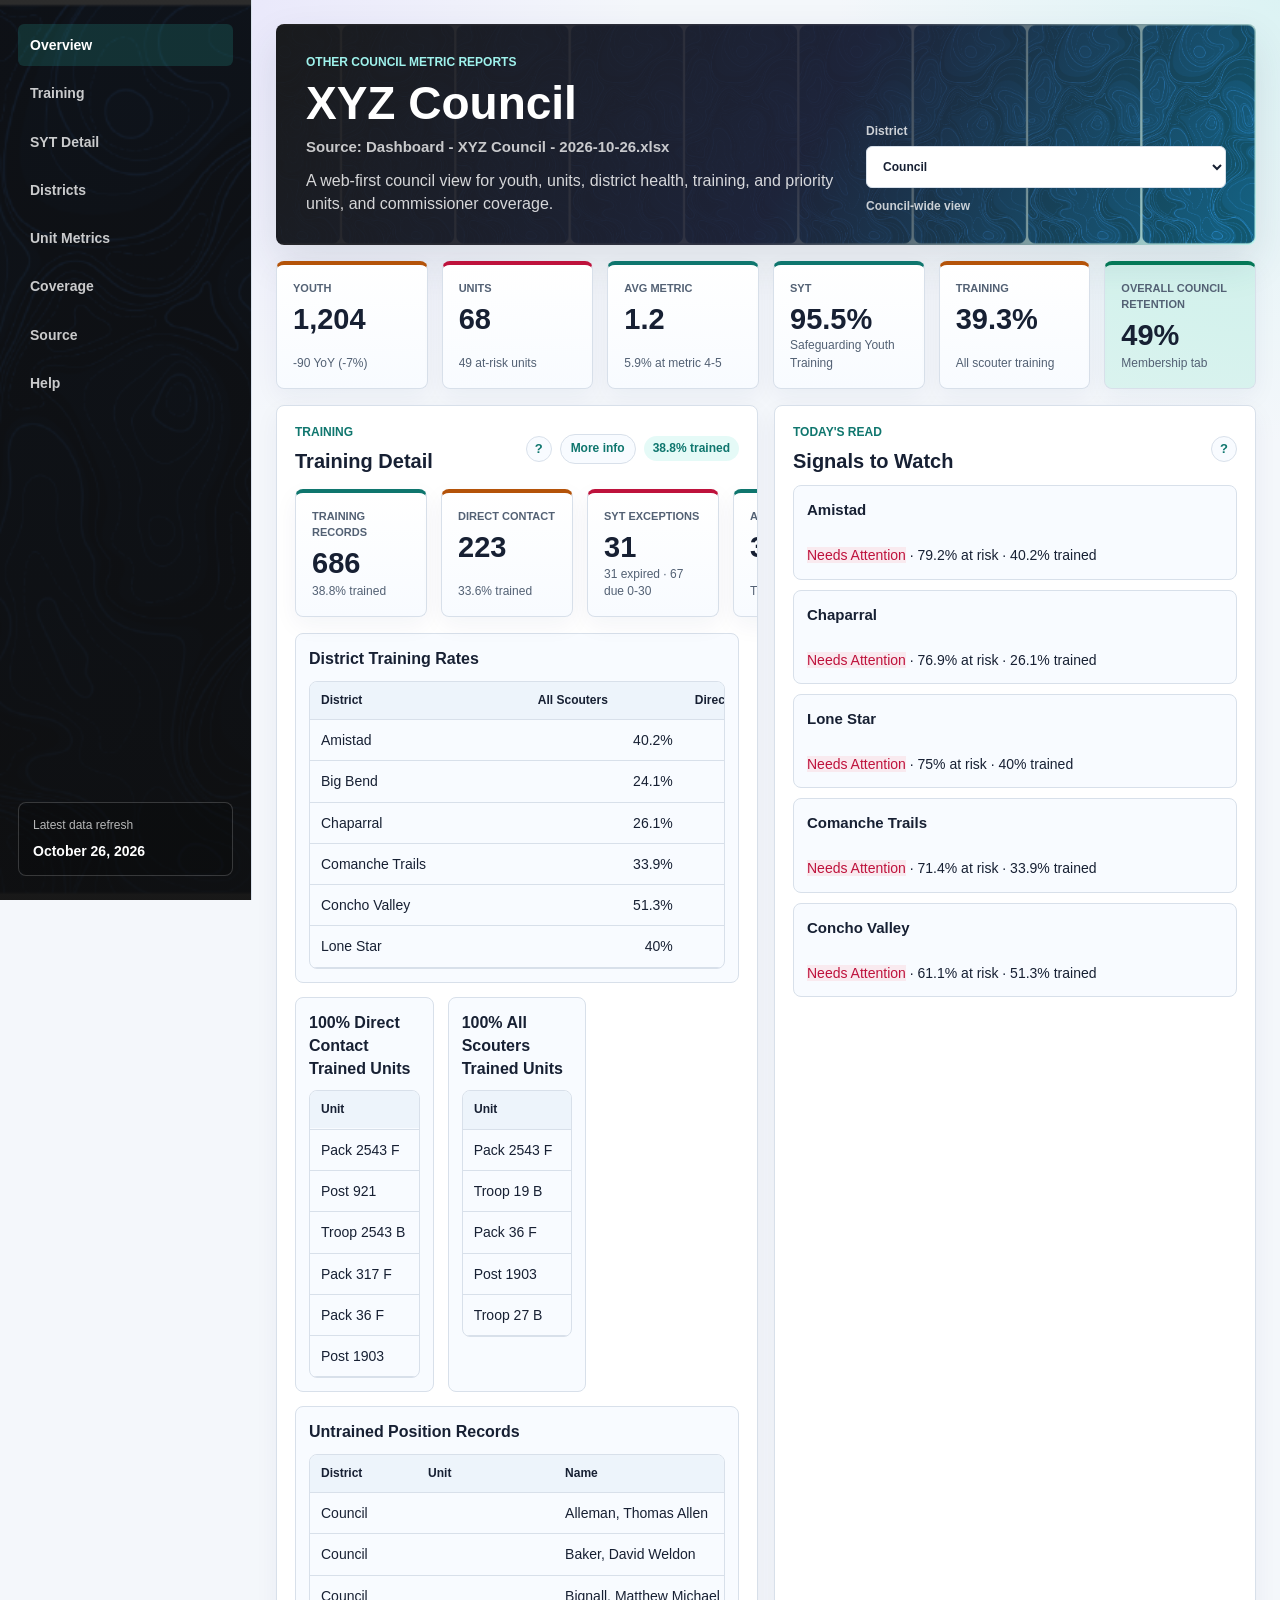
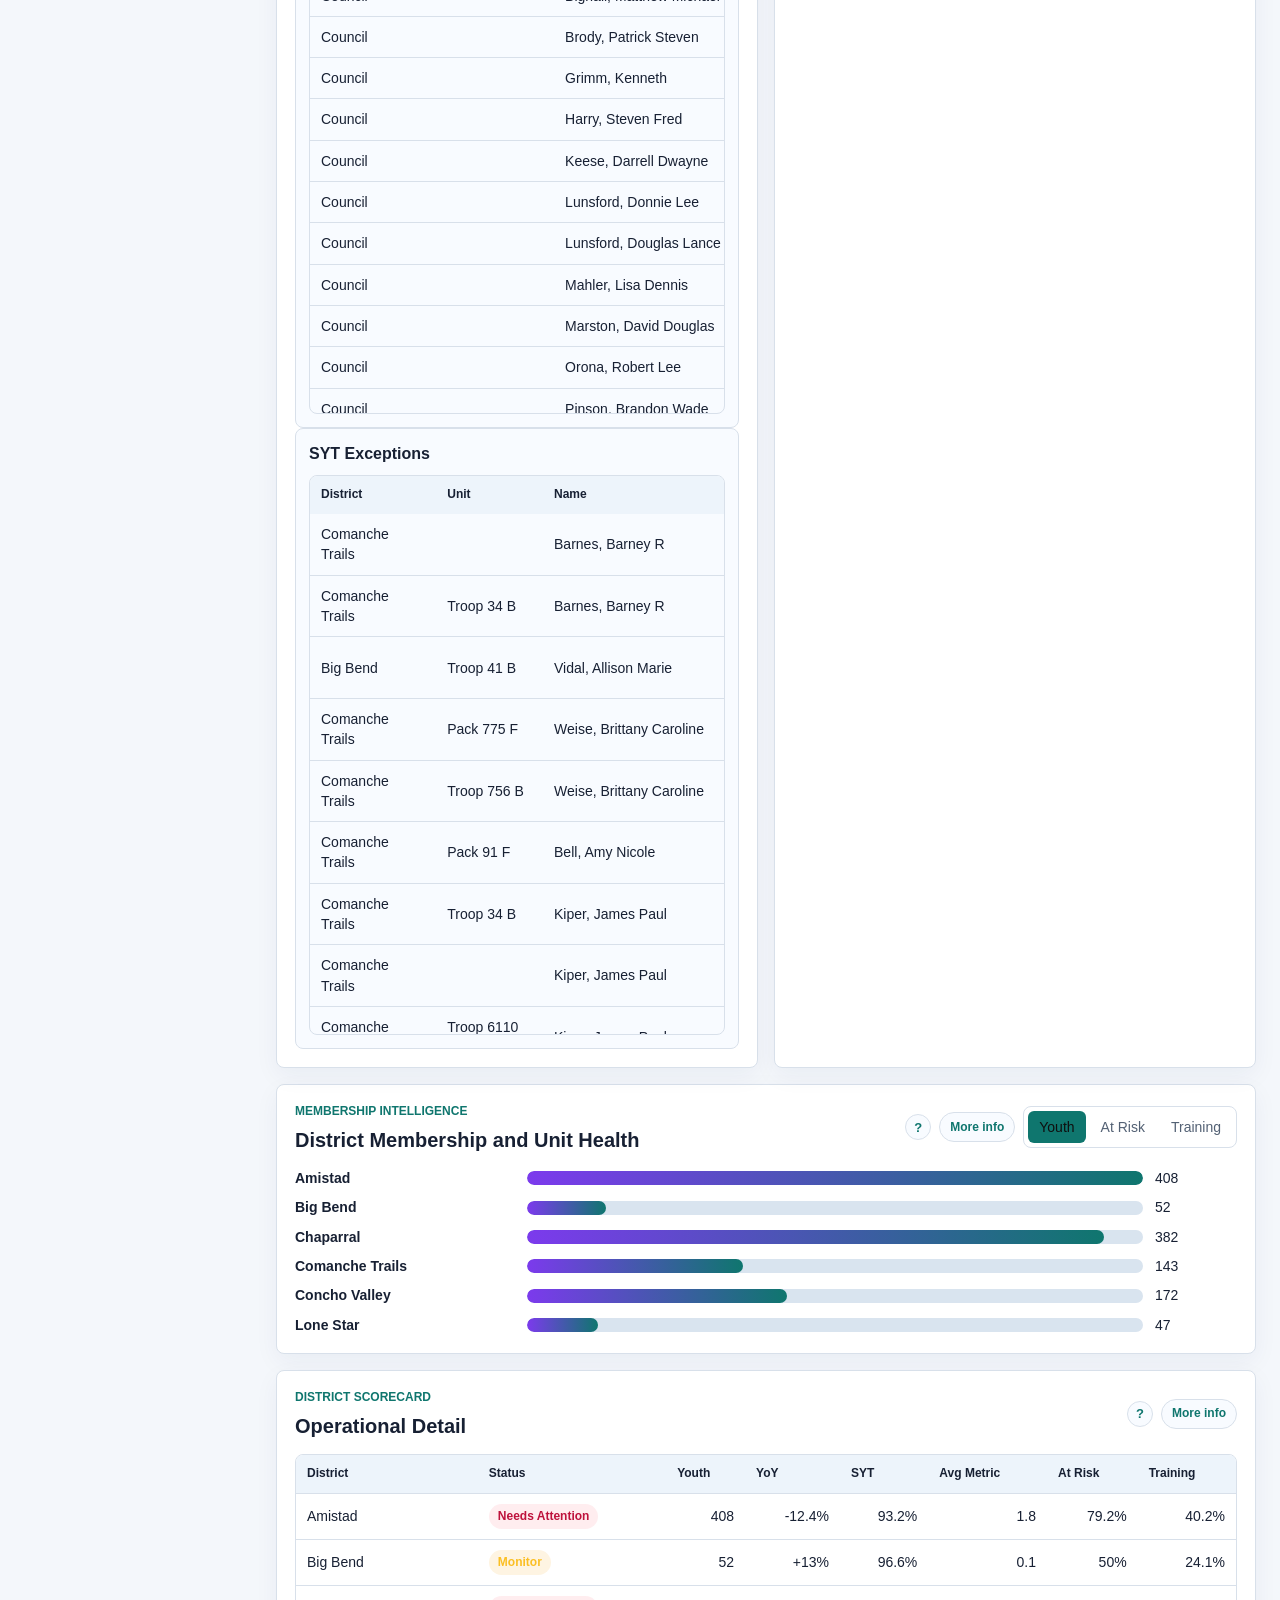
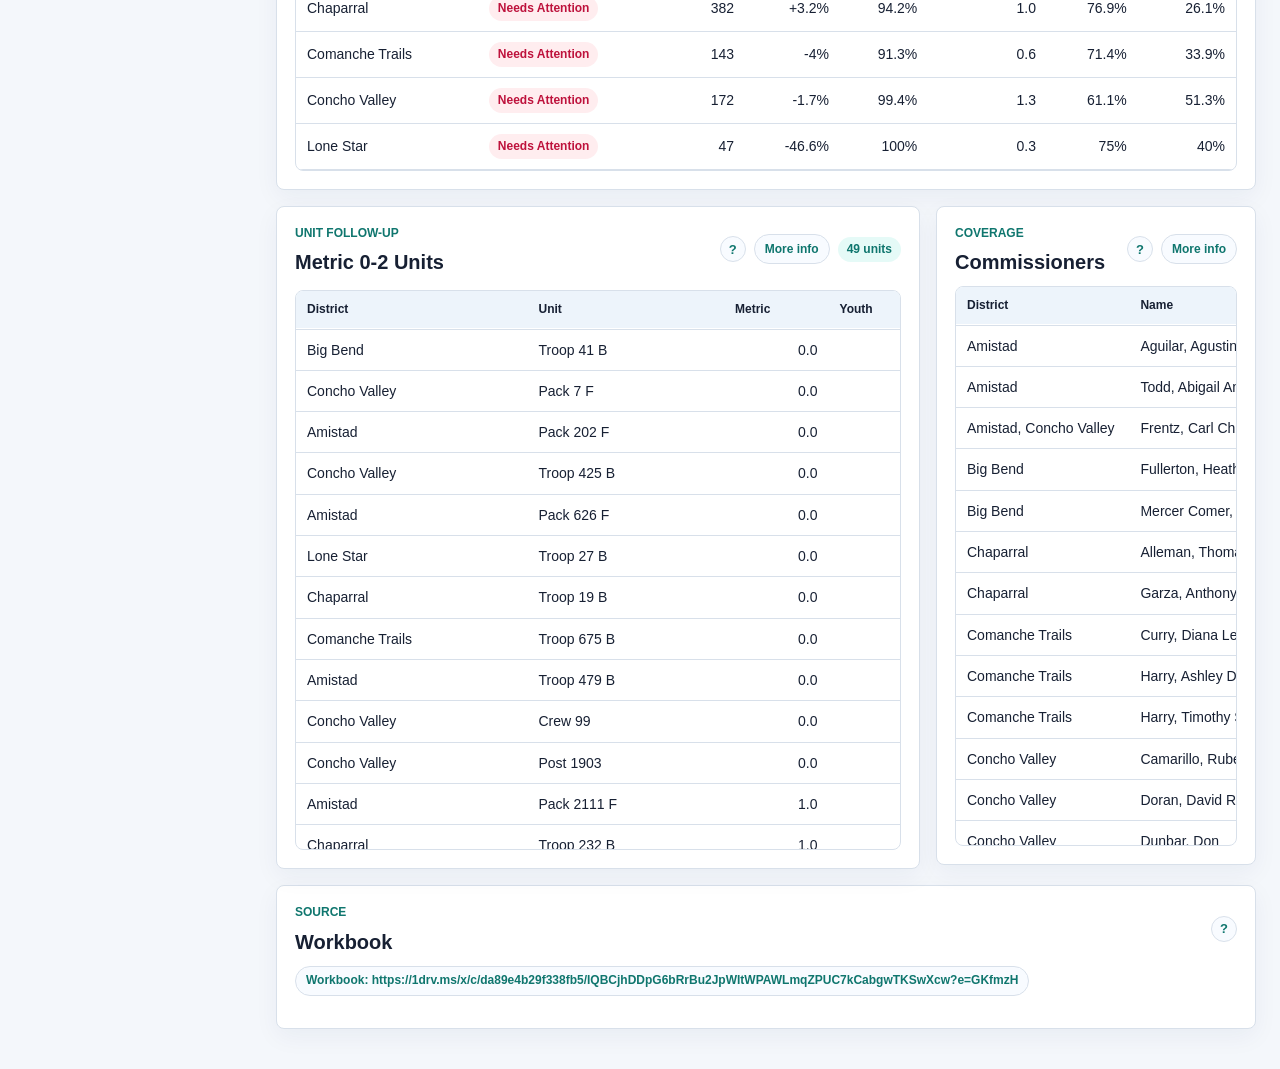
==== index.html @ b9febe0d "Publish XYZ Council dashboard snapshot" ====
<!doctype html>
<html lang="en">
<head>
  <meta charset="utf-8">
  <meta name="viewport" content="width=device-width, initial-scale=1">
  <title>XYZ Council Dashboard</title>
  <link rel="stylesheet" href="assets/dashboard-20260824-iols-ready-v1.css">
</head>
<body>
  <div class="app-shell">
    <aside class="sidebar" aria-label="Council dashboard navigation">
      <nav>
        <a href="#overview" class="active" aria-current="page">Overview</a>
        <a href="#training">Training</a>
        <a href="syt.html">SYT Detail</a>
        <a href="#districts">Districts</a>
        <a href="unit-metrics.html">Unit Metrics</a>
        <a href="#commissioners">Coverage</a>
        <a href="#source">Source</a>
        <a href="help.html">Help</a>
      </nav>
      <div class="sidebar-note">
        <span>Latest data refresh</span>
        <strong>October 26, 2026</strong>
      </div>
    </aside>
    <main>
      <header class="hero" id="overview">
        <div>
          <p class="eyebrow">Other Council Metric Reports</p>
          <h1>XYZ Council <span class="title-data-date">Source: Dashboard - XYZ Council - 2026-10-26.xlsx</span></h1>
          <p class="lede">A web-first council view for youth, units, district health, training, and priority units, and commissioner coverage.</p>
        </div>
        <div class="hero-actions masthead-filters" aria-label="Dashboard filters">
          <label class="control"><span>District</span><select id="mastheadDistrictSelect"></select></label>
          <p class="filter-note" id="mastheadFilterNote">Council-wide view</p>
        </div>
      </header>

      <section class="kpi-grid" id="kpis" aria-label="Council metrics"></section>

      <section class="focus-grid">
        <section class="panel focus-panel" id="training" aria-labelledby="trainingTitle">
          <div class="panel-head compact">
            <div><p class="section-kicker">Training</p><h2 id="trainingTitle">Training Detail</h2></div>
            <div class="panel-actions"><span class="help-tip" tabindex="0" aria-label="Summarizes the workbook Training, Training Dive, and SYT tabs. It shows leader training completion, direct-contact readiness, and selected follow-up lists from the latest council workbook."><span aria-hidden="true">?</span><span class="help-bubble">Summarizes the workbook Training, Training Dive, and SYT tabs. It shows leader training completion, direct-contact readiness, and selected follow-up lists from the latest council workbook.</span></span><a class="detail-link" href="training.html">More info</a><span class="count-pill" id="trainingStatus"></span></div>
          </div>
          <div id="trainingContent"></div>
        </section>
        <section class="panel focus-panel" aria-labelledby="signalsTitle">
          <div class="panel-head compact">
            <div><p class="section-kicker">Today&apos;s read</p><h2 id="signalsTitle">Signals to Watch</h2></div>
            <div class="panel-actions"><span class="help-tip" tabindex="0" aria-label="Highlights districts with the highest operational risk signals, primarily at-risk unit rate, training rate, and membership movement calculated from the workbook tabs."><span aria-hidden="true">?</span><span class="help-bubble">Highlights districts with the highest operational risk signals, primarily at-risk unit rate, training rate, and membership movement calculated from the workbook tabs.</span></span></div>
          </div>
          <div id="signals" class="signal-list"></div>
        </section>
      </section>

      <section class="panel">
          <div class="panel-head">
            <div><p class="section-kicker">Membership intelligence</p><h2>District Membership and Unit Health</h2></div>
            <div class="panel-actions">
              <span class="help-tip" tabindex="0" aria-label="Uses the Membership tab for youth, units, YoY, SYT, and PIN, then blends in Unit Metric Compare, Unit Metrics, Glance, and Training Dive fields to show district health."><span aria-hidden="true">?</span><span class="help-bubble">Uses the Membership tab for youth, units, YoY, SYT, and PIN, then blends in Unit Metric Compare, Unit Metrics, Glance, and Training Dive fields to show district health.</span></span>
              <a class="detail-link" href="membership.html">More info</a>
              <div class="segmented" id="districtChartMetric" role="group" aria-label="Chart metric">
                <button class="active" type="button" data-metric="members" aria-pressed="true">Youth</button>
                <button type="button" data-metric="at_risk_rate" aria-pressed="false">At Risk</button>
                <button type="button" data-metric="training_pct" aria-pressed="false">Training</button>
              </div>
            </div>
          </div>
          <div class="chart-list" id="districtChart"></div>
      </section>

      <section class="panel table-panel" id="districts">
          <div class="panel-head">
            <div><p class="section-kicker">District scorecard</p><h2>Operational Detail</h2></div>
            <div class="panel-actions"><span class="help-tip" tabindex="0" aria-label="District rows are keyed from the Membership tab and enriched with unit metric, training, and contact fields. Status is derived from YoY, SYT, training, and at-risk unit thresholds."><span aria-hidden="true">?</span><span class="help-bubble">District rows are keyed from the Membership tab and enriched with unit metric, training, and contact fields. Status is derived from YoY, SYT, training, and at-risk unit thresholds.</span></span><a class="detail-link" href="membership.html">More info</a></div>
          </div>
        <div class="table-wrap"><table><thead><tr><th>District</th><th>Status</th><th>Youth</th><th>YoY</th><th>SYT</th><th>Avg Metric</th><th>At Risk</th><th>Training</th></tr></thead><tbody id="districtRows"></tbody></table></div>
      </section>

      <section class="dashboard-grid">
        <section class="panel table-panel wide" id="priority">
          <div class="panel-head">
            <div><p class="section-kicker">Unit follow-up</p><h2>Metric 0-2 Units</h2></div>
            <div class="panel-actions"><span class="help-tip" tabindex="0" aria-label="Lists units from the Unit Metrics tab with a Unit Metric score of 0, 1, or 2. These are treated as priority follow-up units because they carry the weakest health scores."><span aria-hidden="true">?</span><span class="help-bubble">Lists units from the Unit Metrics tab with a Unit Metric score of 0, 1, or 2. These are treated as priority follow-up units because they carry the weakest health scores.</span></span><a class="detail-link" href="unit-metrics.html">More info</a><span class="count-pill" id="priorityCount"></span></div>
          </div>
          <div class="table-wrap"><table><thead><tr><th>District</th><th>Unit</th><th>Metric</th><th>Youth</th><th>UL/CC</th><th>Small</th><th>YoY</th></tr></thead><tbody id="priorityRows"></tbody></table></div>
        </section>
        
        <section class="panel table-panel" id="commissioners">
          <div class="panel-head compact"><div><p class="section-kicker">Coverage</p><h2>Commissioners</h2></div><div class="panel-actions"><span class="help-tip" tabindex="0" aria-label="Shows commissioner coverage from the Commissioners tab when present, or from the Assigned tab by grouping assigned units by commissioner when no commissioner roster is available."><span aria-hidden="true">?</span><span class="help-bubble">Shows commissioner coverage from the Commissioners tab when present, or from the Assigned tab by grouping assigned units by commissioner when no commissioner roster is available.</span></span><a class="detail-link" href="commissioners.html">More info</a></div></div>
          <div class="table-wrap"><table><thead><tr><th>District</th><th>Name</th><th>Position</th><th>Trained</th><th>Assigned Units</th></tr></thead><tbody id="commissionerRows"></tbody></table></div>
        </section>
      </section>
      <section class="panel source" id="source">
        <div class="panel-head compact"><div><p class="section-kicker">Source</p><h2>Workbook</h2></div><div class="panel-actions"><span class="help-tip" tabindex="0" aria-label="This comes from the OneDrive Dashboard URL in the control workbook and includes an optional Unit Detail OneDrive link when provided. Rebuilds use the newest downloaded .xlsx file in the council folder."><span aria-hidden="true">?</span><span class="help-bubble">This comes from the OneDrive Dashboard URL in the control workbook and includes an optional Unit Detail OneDrive link when provided. Rebuilds use the newest downloaded .xlsx file in the council folder.</span></span></div></div>
        <p><a class="detail-link" href="https://1drv.ms/x/c/da89e4b29f338fb5/IQBCjhDDpG6bRrBu2JpWItWPAWLmqZPUC7kCabgwTKSwXcw?e=GKfmzH" target="_blank" rel="noopener noreferrer">Workbook: https://1drv.ms/x/c/da89e4b29f338fb5/IQBCjhDDpG6bRrBu2JpWItWPAWLmqZPUC7kCabgwTKSwXcw?e=GKfmzH</a></p>
      </section>
    </main>
  </div>
  <script>window.COUNCIL_DATA = {"name":"XYZ Council","slug":"xyz-council","folder":"/Users/petersargent/Library/CloudStorage/GoogleDrive-peter@imetpetersargent.com/Shared drives/Other Council Metric Reports/XYZ Council","source":"/Users/petersargent/Library/CloudStorage/GoogleDrive-peter@imetpetersargent.com/Shared drives/Other Council Metric Reports/XYZ Council/Dashboard - XYZ Council - 2026-10-26.xlsx","source_name":"Dashboard - XYZ Council - 2026-10-26.xlsx","source_mtime":"2026-10-26T09:48:50","source_url":"https://1drv.ms/x/c/da89e4b29f338fb5/IQBCjhDDpG6bRrBu2JpWItWPAWLmqZPUC7kCabgwTKSwXcw?e=GKfmzH","unit_detail_source_url":null,"council":{"units":68.0,"members":1204.0,"last_year_members":1294.0,"yoy_delta":-90.0,"at_risk_units":49,"healthy_units":4,"commissioners":24,"unit_commissioners_only":13,"duplicate_commissioner_registrations":2,"syt_pct":0.9548762736535662,"pin_pct":null,"yoy_pct":-0.0695517774343122,"at_risk_rate":0.7205882352941176,"healthy_rate":0.058823529411764705,"avg_metric":1.2365196078431373,"retention_rate":0.4895588235294117,"training_pct":0.39343538374023507,"status_counts":{"Needs Attention":5,"Monitor":1}},"districts":[{"district":"Amistad","district_label":"Amistad 02","units":24.0,"members":408.0,"last_year_members":466.0,"yoy_delta":-58.0,"yoy_pct":-0.12446351931330472,"year_end_2025":436.0,"year_end_delta":-28.0,"year_end_pct":-0.06422018348623854,"syt_pct":0.9316770186335404,"pin_pct":null,"retention_rate":0.26625,"district_chair":null,"district_commissioner":"Carl Frentz","field_exec":null,"avg_metric":1.75,"metric_0_2_rate":0.19,"metric_3_rate":0.03,"metric_4_5_rate":0.02,"ul_cc_trained_rate":0.16666666666666666,"small_unit_rate":0.4583333333333333,"membership_yoy_growth_rate":0.6666666666666666,"rank_advancement_rate":0.3333333333333333,"outdoor_rate":0.125,"training_pct":0.4024390243902439,"direct_contact_training_pct":0.39705882352941174,"at_risk_units":19,"healthy_units":2,"at_risk_rate":0.7916666666666666,"healthy_rate":0.08333333333333333,"status":"Needs Attention"},{"district":"Big Bend","district_label":"Big Bend 04","units":2.0,"members":52.0,"last_year_members":46.0,"yoy_delta":6.0,"yoy_pct":0.13043478260869565,"year_end_2025":40.0,"year_end_delta":12.0,"year_end_pct":0.3,"syt_pct":0.9655172413793104,"pin_pct":null,"retention_rate":0.78,"district_chair":"James Fry","district_commissioner":null,"field_exec":null,"avg_metric":0.125,"metric_0_2_rate":1.0,"metric_3_rate":1.0,"metric_4_5_rate":0.0,"ul_cc_trained_rate":0.0,"small_unit_rate":0.041666666666666664,"membership_yoy_growth_rate":0.041666666666666664,"rank_advancement_rate":0.041666666666666664,"outdoor_rate":0.0,"training_pct":0.2413793103448276,"direct_contact_training_pct":0.2222222222222222,"at_risk_units":1,"healthy_units":0,"at_risk_rate":0.5,"healthy_rate":0.0,"status":"Monitor"},{"district":"Chaparral","district_label":"Chaparral 06","units":13.0,"members":382.0,"last_year_members":370.0,"yoy_delta":12.0,"yoy_pct":0.032432432432432434,"year_end_2025":353.0,"year_end_delta":29.0,"year_end_pct":0.0821529745042493,"syt_pct":0.9421487603305785,"pin_pct":null,"retention_rate":0.6153846153846154,"district_chair":null,"district_commissioner":"Thomas Alleman","field_exec":null,"avg_metric":0.9583333333333334,"metric_0_2_rate":0.1,"metric_3_rate":0.03,"metric_4_5_rate":0.0,"ul_cc_trained_rate":0.08333333333333333,"small_unit_rate":0.4166666666666667,"membership_yoy_growth_rate":0.3333333333333333,"rank_advancement_rate":0.125,"outdoor_rate":0.0,"training_pct":0.26119402985074625,"direct_contact_training_pct":0.18604651162790697,"at_risk_units":10,"healthy_units":0,"at_risk_rate":0.7692307692307693,"healthy_rate":0.0,"status":"Needs Attention"},{"district":"Comanche Trails","district_label":"Comanche Trails 02","units":7.0,"members":143.0,"last_year_members":149.0,"yoy_delta":-6.0,"yoy_pct":-0.040268456375838924,"year_end_2025":122.0,"year_end_delta":21.0,"year_end_pct":0.1721311475409836,"syt_pct":0.912621359223301,"pin_pct":null,"retention_rate":0.5157142857142857,"district_chair":null,"district_commissioner":"Ashley Harry","field_exec":null,"avg_metric":0.625,"metric_0_2_rate":0.05,"metric_3_rate":1.0,"metric_4_5_rate":1.0,"ul_cc_trained_rate":0.08333333333333333,"small_unit_rate":0.16666666666666666,"membership_yoy_growth_rate":0.16666666666666666,"rank_advancement_rate":0.20833333333333334,"outdoor_rate":0.0,"training_pct":0.3394495412844037,"direct_contact_training_pct":0.2413793103448276,"at_risk_units":5,"healthy_units":1,"at_risk_rate":0.7142857142857143,"healthy_rate":0.14285714285714285,"status":"Needs Attention"},{"district":"Concho Valley","district_label":"Concho Valley 03","units":18.0,"members":172.0,"last_year_members":175.0,"yoy_delta":-3.0,"yoy_pct":-0.017142857142857144,"year_end_2025":188.0,"year_end_delta":-16.0,"year_end_pct":-0.0851063829787234,"syt_pct":0.9936708860759493,"pin_pct":null,"retention_rate":0.6572222222222223,"district_chair":"Samantha Lindsey","district_commissioner":null,"field_exec":null,"avg_metric":1.3333333333333333,"metric_0_2_rate":0.11,"metric_3_rate":0.06,"metric_4_5_rate":1.0,"ul_cc_trained_rate":0.2916666666666667,"small_unit_rate":0.20833333333333334,"membership_yoy_growth_rate":0.375,"rank_advancement_rate":0.3333333333333333,"outdoor_rate":0.125,"training_pct":0.5133689839572193,"direct_contact_training_pct":0.46551724137931033,"at_risk_units":11,"healthy_units":1,"at_risk_rate":0.6111111111111112,"healthy_rate":0.05555555555555555,"status":"Needs Attention"},{"district":"Lone Star","district_label":"Lone Star 05","units":4.0,"members":47.0,"last_year_members":88.0,"yoy_delta":-41.0,"yoy_pct":-0.4659090909090909,"year_end_2025":78.0,"year_end_delta":-31.0,"year_end_pct":-0.3974358974358974,"syt_pct":1.0,"pin_pct":null,"retention_rate":0.475,"district_chair":null,"district_commissioner":"Anthony Miranda","field_exec":null,"avg_metric":0.25,"metric_0_2_rate":0.03,"metric_3_rate":1.0,"metric_4_5_rate":0.0,"ul_cc_trained_rate":0.041666666666666664,"small_unit_rate":0.08333333333333333,"membership_yoy_growth_rate":0.0,"rank_advancement_rate":0.125,"outdoor_rate":0.0,"training_pct":0.4,"direct_contact_training_pct":0.25,"at_risk_units":3,"healthy_units":0,"at_risk_rate":0.75,"healthy_rate":0.0,"status":"Needs Attention"}],"training":{"available":true,"dive":{"available":true,"council":{"district":"XYZ Council","district_label":"XYZ Council","all_scouters_pct":0.3877551020408163,"direct_contact_pct":0.336322869955157,"all_scouters_count":null,"direct_contact_count":null},"districts":[{"district":"Amistad","district_label":"Amistad 02","all_scouters_pct":0.4024390243902439,"direct_contact_pct":0.39705882352941174,"all_scouters_count":164,"direct_contact_count":68},{"district":"Big Bend","district_label":"Big Bend 04","all_scouters_pct":0.2413793103448276,"direct_contact_pct":0.2222222222222222,"all_scouters_count":29,"direct_contact_count":9},{"district":"Chaparral","district_label":"Chaparral 06","all_scouters_pct":0.26119402985074625,"direct_contact_pct":0.18604651162790697,"all_scouters_count":134,"direct_contact_count":43},{"district":"Comanche Trails","district_label":"Comanche Trails 02","all_scouters_pct":0.3394495412844037,"direct_contact_pct":0.2413793103448276,"all_scouters_count":109,"direct_contact_count":29},{"district":"Concho Valley","district_label":"Concho Valley 03","all_scouters_pct":0.5133689839572193,"direct_contact_pct":0.46551724137931033,"all_scouters_count":187,"direct_contact_count":58},{"district":"Lone Star","district_label":"Lone Star 05","all_scouters_pct":0.4,"direct_contact_pct":0.25,"all_scouters_count":35,"direct_contact_count":16}],"cant_camp_available":false,"direct_contact_honor_roll":[{"district":"Amistad","unit":"Pack 2543 F"},{"district":"Amistad","unit":"Post 921"},{"district":"Amistad","unit":"Troop 2543 B"},{"district":"Chaparral","unit":"Pack 317 F"},{"district":"Concho Valley","unit":"Pack 36 F"},{"district":"Concho Valley","unit":"Post 1903"}],"all_scouters_honor_roll":[{"district":"Amistad","unit":"Pack 2543 F"},{"district":"Chaparral","unit":"Troop 19 B"},{"district":"Concho Valley","unit":"Pack 36 F"},{"district":"Concho Valley","unit":"Post 1903"},{"district":"Lone Star","unit":"Troop 27 B"}],"no_baloo_packs":[],"cant_camp_troops":[]},"people":{"available":true,"total":686,"trained":266,"trained_pct":0.3877551020408163,"direct_contact":223,"direct_contact_trained":75,"direct_contact_trained_pct":0.336322869955157,"districts":[{"district":"Big Bend","total":29,"trained":7,"trained_pct":0.2413793103448276,"direct_contact":9,"direct_contact_trained":2,"direct_contact_trained_pct":0.2222222222222222},{"district":"Chaparral","total":134,"trained":35,"trained_pct":0.26119402985074625,"direct_contact":43,"direct_contact_trained":8,"direct_contact_trained_pct":0.18604651162790697},{"district":"Comanche Trails","total":109,"trained":37,"trained_pct":0.3394495412844037,"direct_contact":29,"direct_contact_trained":7,"direct_contact_trained_pct":0.2413793103448276},{"district":"Council","total":28,"trained":11,"trained_pct":0.39285714285714285,"direct_contact":0,"direct_contact_trained":0,"direct_contact_trained_pct":null},{"district":"Lone Star","total":35,"trained":14,"trained_pct":0.4,"direct_contact":16,"direct_contact_trained":4,"direct_contact_trained_pct":0.25},{"district":"Amistad","total":164,"trained":66,"trained_pct":0.4024390243902439,"direct_contact":68,"direct_contact_trained":27,"direct_contact_trained_pct":0.39705882352941174},{"district":"Concho Valley","total":187,"trained":96,"trained_pct":0.5133689839572193,"direct_contact":58,"direct_contact_trained":27,"direct_contact_trained_pct":0.46551724137931033}],"rows":[{"district":"Council","unit":"","unit_type":"","name":"Alleman, Thomas Allen","position":"Council Executive Board Member","trained":false,"direct_contact":false,"mandatory_codes":"","classroom_codes":"H91","online_codes":"SCO_1000, SCO_1002, SCO_16001, SCO_16002, SCO_16003, SCO_16004, SCO_16005, SCO_16006, SCO_16007, SCO_16008, SCO_16009","syt_expires":"2027-02-05T00:00:00","hazardous_weather_expires":null,"baloo_expires":null,"iols_trained":false},{"district":"Council","unit":"","unit_type":"","name":"Baker, David Weldon","position":"Council Vice-President","trained":false,"direct_contact":false,"mandatory_codes":"SCO_1264","classroom_codes":"H109","online_codes":"SCO_1000, SCO_1002, SCO_16001, SCO_16002, SCO_16003, SCO_16004, SCO_16005, SCO_16006, SCO_16007, SCO_16008, SCO_16009, SCO_16010, SCO_16011","syt_expires":"2027-09-19T00:00:00","hazardous_weather_expires":null,"baloo_expires":null,"iols_trained":false},{"district":"Council","unit":"","unit_type":"","name":"Bergmann, Daniel Roy","position":"Council Executive Board Member","trained":true,"direct_contact":false,"mandatory_codes":"","classroom_codes":"","online_codes":"","syt_expires":"2027-08-26T00:00:00","hazardous_weather_expires":null,"baloo_expires":null,"iols_trained":false},{"district":"Council","unit":"","unit_type":"","name":"Bignall, Matthew Michael","position":"Merit Badge Counselor","trained":false,"direct_contact":false,"mandatory_codes":"","classroom_codes":"D76","online_codes":"SCO_486","syt_expires":"2026-12-09T00:00:00","hazardous_weather_expires":null,"baloo_expires":null,"iols_trained":false},{"district":"Council","unit":"","unit_type":"","name":"Bignall, Patricia Neipuni","position":"Merit Badge Counselor","trained":true,"direct_contact":false,"mandatory_codes":"","classroom_codes":"","online_codes":"","syt_expires":"2026-10-16T00:00:00","hazardous_weather_expires":null,"baloo_expires":null,"iols_trained":false},{"district":"Council","unit":"","unit_type":"","name":"Brody, Patrick Steven","position":"Council Executive Board Member","trained":false,"direct_contact":false,"mandatory_codes":"","classroom_codes":"H91","online_codes":"SCO_1000, SCO_1002, SCO_16001, SCO_16002, SCO_16003, SCO_16004, SCO_16005, SCO_16006, SCO_16007, SCO_16008, SCO_16009","syt_expires":"2027-02-15T00:00:00","hazardous_weather_expires":null,"baloo_expires":null,"iols_trained":false},{"district":"Council","unit":"","unit_type":"","name":"Davis, Deborah ","position":"Merit Badge Counselor","trained":true,"direct_contact":false,"mandatory_codes":"","classroom_codes":"","online_codes":"","syt_expires":"2027-06-03T00:00:00","hazardous_weather_expires":null,"baloo_expires":null,"iols_trained":false},{"district":"Council","unit":"","unit_type":"","name":"Davis, Randy Michael","position":"Merit Badge Counselor","trained":true,"direct_contact":false,"mandatory_codes":"","classroom_codes":"","online_codes":"","syt_expires":"2026-12-03T00:00:00","hazardous_weather_expires":null,"baloo_expires":null,"iols_trained":false},{"district":"Council","unit":"","unit_type":"","name":"Franke, Kevin Thomas","position":"Assistant Council Commissioner","trained":true,"direct_contact":false,"mandatory_codes":"","classroom_codes":"","online_codes":"","syt_expires":"2027-03-28T00:00:00","hazardous_weather_expires":null,"baloo_expires":null,"iols_trained":false},{"district":"Council","unit":"","unit_type":"","name":"Franke, Kevin Thomas","position":"Merit Badge Counselor","trained":true,"direct_contact":false,"mandatory_codes":"","classroom_codes":"","online_codes":"","syt_expires":"2027-03-28T00:00:00","hazardous_weather_expires":null,"baloo_expires":null,"iols_trained":false},{"district":"Council","unit":"","unit_type":"","name":"Gillian, John Thomas","position":"Council Commissioner","trained":true,"direct_contact":false,"mandatory_codes":"","classroom_codes":"","online_codes":"","syt_expires":"2026-11-18T00:00:00","hazardous_weather_expires":null,"baloo_expires":null,"iols_trained":false},{"district":"Council","unit":"","unit_type":"","name":"Grimm, Kenneth ","position":"Council Executive Board Member","trained":false,"direct_contact":false,"mandatory_codes":"","classroom_codes":"H91","online_codes":"SCO_1000, SCO_1002, SCO_16001, SCO_16002, SCO_16003, SCO_16004, SCO_16005, SCO_16006, SCO_16007, SCO_16008, SCO_16009","syt_expires":"2026-12-07T00:00:00","hazardous_weather_expires":null,"baloo_expires":null,"iols_trained":false},{"district":"Council","unit":"","unit_type":"","name":"Harry, Steven Fred","position":"Council Executive Board Member","trained":false,"direct_contact":false,"mandatory_codes":"","classroom_codes":"H91","online_codes":"SCO_1000, SCO_1002, SCO_16001, SCO_16002, SCO_16003, SCO_16004, SCO_16005, SCO_16006, SCO_16007, SCO_16008, SCO_16009","syt_expires":"2027-03-29T00:00:00","hazardous_weather_expires":null,"baloo_expires":null,"iols_trained":false},{"district":"Council","unit":"","unit_type":"","name":"Houston, Bill ","position":"Council Commissioner","trained":true,"direct_contact":false,"mandatory_codes":"","classroom_codes":"","online_codes":"","syt_expires":"2026-11-17T00:00:00","hazardous_weather_expires":null,"baloo_expires":null,"iols_trained":false},{"district":"Council","unit":"","unit_type":"","name":"Houston, Bill ","position":"Merit Badge Counselor","trained":true,"direct_contact":false,"mandatory_codes":"","classroom_codes":"","online_codes":"","syt_expires":"2026-11-17T00:00:00","hazardous_weather_expires":null,"baloo_expires":null,"iols_trained":false},{"district":"Council","unit":"","unit_type":"","name":"Keese, Darrell Dwayne","position":"Council Executive Board Member","trained":false,"direct_contact":false,"mandatory_codes":"","classroom_codes":"H91","online_codes":"SCO_1000, SCO_1002, SCO_16001, SCO_16002, SCO_16003, SCO_16004, SCO_16005, SCO_16006, SCO_16007, SCO_16008, SCO_16009","syt_expires":"2027-10-21T00:00:00","hazardous_weather_expires":null,"baloo_expires":null,"iols_trained":false},{"district":"Council","unit":"","unit_type":"","name":"Lunsford, Donnie Lee","position":"Council Executive Board Member","trained":false,"direct_contact":false,"mandatory_codes":"","classroom_codes":"H91","online_codes":"SCO_16001, SCO_16002, SCO_16003, SCO_16004, SCO_16005, SCO_16006, SCO_16007, SCO_16008, SCO_16009","syt_expires":"2026-12-12T00:00:00","hazardous_weather_expires":null,"baloo_expires":null,"iols_trained":false},{"district":"Council","unit":"","unit_type":"","name":"Lunsford, Douglas Lance","position":"Roundtable Commissioner","trained":false,"direct_contact":false,"mandatory_codes":"","classroom_codes":"SCO_782, SCO_783, SCO_784, SCO_785, SCO_786, SCO_787, SCO_904","online_codes":"","syt_expires":"2027-04-07T00:00:00","hazardous_weather_expires":null,"baloo_expires":null,"iols_trained":false},{"district":"Council","unit":"","unit_type":"","name":"Mahler, Lisa Dennis","position":"Council Executive Board Member","trained":false,"direct_contact":false,"mandatory_codes":"","classroom_codes":"H91","online_codes":"SCO_16001, SCO_16002, SCO_16003, SCO_16004, SCO_16005, SCO_16006, SCO_16007, SCO_16008, SCO_16009","syt_expires":"2026-11-28T00:00:00","hazardous_weather_expires":null,"baloo_expires":null,"iols_trained":false},{"district":"Council","unit":"","unit_type":"","name":"Marston, David Douglas","position":"Council Executive Board Member","trained":false,"direct_contact":false,"mandatory_codes":"","classroom_codes":"H91","online_codes":"SCO_1000, SCO_1002, SCO_16001, SCO_16002, SCO_16003, SCO_16004, SCO_16005, SCO_16006, SCO_16007, SCO_16008, SCO_16009","syt_expires":"2027-04-21T00:00:00","hazardous_weather_expires":null,"baloo_expires":null,"iols_trained":false},{"district":"Council","unit":"","unit_type":"","name":"Orona, Robert Lee","position":"Council Executive Board Member","trained":false,"direct_contact":false,"mandatory_codes":"","classroom_codes":"H91","online_codes":"SCO_1000, SCO_1002, SCO_16001, SCO_16002, SCO_16003, SCO_16004, SCO_16005, SCO_16006, SCO_16007, SCO_16008, SCO_16009","syt_expires":"2027-09-24T00:00:00","hazardous_weather_expires":null,"baloo_expires":null,"iols_trained":false},{"district":"Council","unit":"","unit_type":"","name":"Pinson, Brandon Wade","position":"Council Executive Board Member","trained":false,"direct_contact":false,"mandatory_codes":"Y01","classroom_codes":"H91","online_codes":"SCO_1000, SCO_1002, SCO_16001, SCO_16002, SCO_16003, SCO_16004, SCO_16005, SCO_16006, SCO_16007, SCO_16008, SCO_16009","syt_expires":"2026-10-01T00:00:00","hazardous_weather_expires":null,"baloo_expires":null,"iols_trained":false},{"district":"Council","unit":"","unit_type":"","name":"Sloan, Mary Janet","position":"Merit Badge Counselor","trained":false,"direct_contact":false,"mandatory_codes":"","classroom_codes":"D76","online_codes":"SCO_471, SCO_472, SCO_474, SCO_486","syt_expires":"2027-02-11T00:00:00","hazardous_weather_expires":null,"baloo_expires":null,"iols_trained":false},{"district":"Council","unit":"","unit_type":"","name":"Strouhal, Paul Brian","position":"Council Executive Board Member","trained":false,"direct_contact":false,"mandatory_codes":"","classroom_codes":"H91","online_codes":"SCO_1000, SCO_1002, SCO_16001, SCO_16002, SCO_16003, SCO_16004, SCO_16005, SCO_16006, SCO_16007, SCO_16008, SCO_16009","syt_expires":"2027-07-24T00:00:00","hazardous_weather_expires":null,"baloo_expires":null,"iols_trained":false},{"district":"Council","unit":"","unit_type":"","name":"Terrill, Michael Burton","position":"Council President","trained":false,"direct_contact":false,"mandatory_codes":"SCO_1264","classroom_codes":"H109","online_codes":"SCO_1000, SCO_1002, SCO_16001, SCO_16002, SCO_16003, SCO_16004, SCO_16005, SCO_16006, SCO_16007, SCO_16008, SCO_16009, SCO_16010, SCO_16011","syt_expires":"2027-06-19T00:00:00","hazardous_weather_expires":null,"baloo_expires":null,"iols_trained":false},{"district":"Council","unit":"","unit_type":"","name":"Wagoner, Dan ","position":"Council Executive Board Member","trained":false,"direct_contact":false,"mandatory_codes":"","classroom_codes":"H91","online_codes":"SCO_1000, SCO_1002, SCO_16001, SCO_16002, SCO_16003, SCO_16004, SCO_16005, SCO_16006, SCO_16007, SCO_16008, SCO_16009","syt_expires":"2027-10-11T00:00:00","hazardous_weather_expires":null,"baloo_expires":null,"iols_trained":false},{"district":"Council","unit":"","unit_type":"","name":"Ward, Spencer Ryan","position":"Assistant Council Commissioner","trained":true,"direct_contact":false,"mandatory_codes":"","classroom_codes":"","online_codes":"","syt_expires":"2027-05-14T00:00:00","hazardous_weather_expires":null,"baloo_expires":null,"iols_trained":false},{"district":"Council","unit":"","unit_type":"","name":"Woodall, James Matthew","position":"Council Executive Board Member","trained":true,"direct_contact":false,"mandatory_codes":"","classroom_codes":"","online_codes":"","syt_expires":"2027-06-06T00:00:00","hazardous_weather_expires":null,"baloo_expires":null,"iols_trained":false},{"district":"Amistad","unit":"","unit_type":"","name":"Adam, Benjamin Jeffrey","position":"District Member-at-Large","trained":false,"direct_contact":false,"mandatory_codes":"","classroom_codes":"","online_codes":"SCO_1000, SCO_1002, SCO_1004, SCO_1005, SCO_1006, SCO_1007, SCO_11012, SCO_11013, SCO_11016, SCO_11017, SCO_11059, SCO_1109, SCO_11105, SCO_11106, SCO_11107, SCO_11108, SCO_1264, SCO_1502, SCO_1503, SCO_1504, SCO_1505, SCO_1508, SCO_1509, SCO_1510, SCO_607","syt_expires":"2027-06-13T00:00:00","hazardous_weather_expires":null,"baloo_expires":null,"iols_trained":false},{"district":"Amistad","unit":"","unit_type":"","name":"Aguilar, Agustin ","position":"Unit Commissioner","trained":false,"direct_contact":false,"mandatory_codes":"","classroom_codes":"D20","online_codes":"SCO_770, SCO_771, SCO_772, SCO_773, SCO_774, SCO_775, SCO_776, SCO_777, SCO_778, SCO_779, SCO_780, SCO_781","syt_expires":"2027-07-09T00:00:00","hazardous_weather_expires":null,"baloo_expires":null,"iols_trained":false},{"district":"Amistad","unit":"","unit_type":"","name":"Beltran, David Selvino","position":"District Member-at-Large","trained":false,"direct_contact":false,"mandatory_codes":"","classroom_codes":"","online_codes":"SCO_1000, SCO_1002, SCO_1004, SCO_1005, SCO_1006, SCO_1007, SCO_11012, SCO_11013, SCO_11016, SCO_11017, SCO_11059, SCO_1109, SCO_11105, SCO_11106, SCO_11107, SCO_11108, SCO_1264, SCO_1502, SCO_1503, SCO_1504, SCO_1505, SCO_1508, SCO_1509, SCO_1510, SCO_607","syt_expires":"2027-01-20T00:00:00","hazardous_weather_expires":null,"baloo_expires":null,"iols_trained":false},{"district":"Amistad","unit":"","unit_type":"","name":"Blackwell, Karen Dyer","position":"Merit Badge Counselor","trained":true,"direct_contact":false,"mandatory_codes":"","classroom_codes":"","online_codes":"","syt_expires":"2027-10-09T00:00:00","hazardous_weather_expires":null,"baloo_expires":null,"iols_trained":false},{"district":"Amistad","unit":"","unit_type":"","name":"Frentz, Carl Christopher","position":"District Commissioner","trained":true,"direct_contact":false,"mandatory_codes":"","classroom_codes":"","online_codes":"","syt_expires":"2027-05-18T00:00:00","hazardous_weather_expires":null,"baloo_expires":null,"iols_trained":false},{"district":"Amistad","unit":"","unit_type":"","name":"Jones, Vanessa Lynn","position":"Merit Badge Counselor","trained":true,"direct_contact":false,"mandatory_codes":"","classroom_codes":"","online_codes":"","syt_expires":"2027-10-22T00:00:00","hazardous_weather_expires":null,"baloo_expires":null,"iols_trained":false},{"district":"Amistad","unit":"","unit_type":"","name":"McElwain, James Hubert","position":"Merit Badge Counselor","trained":true,"direct_contact":false,"mandatory_codes":"","classroom_codes":"","online_codes":"","syt_expires":"2026-12-09T00:00:00","hazardous_weather_expires":null,"baloo_expires":null,"iols_trained":false},{"district":"Amistad","unit":"","unit_type":"","name":"Meyer, David Ray","position":"Merit Badge Counselor","trained":false,"direct_contact":false,"mandatory_codes":"","classroom_codes":"D76","online_codes":"SCO_471, SCO_472, SCO_474, SCO_486","syt_expires":"2027-06-21T00:00:00","hazardous_weather_expires":null,"baloo_expires":null,"iols_trained":false},{"district":"Amistad","unit":"","unit_type":"","name":"Palmer, Robin Anne","position":"District Committee Member","trained":false,"direct_contact":false,"mandatory_codes":"","classroom_codes":"D61","online_codes":"SCO_1002, SCO_1004, SCO_1005, SCO_1006, SCO_1007, SCO_11012, SCO_11013, SCO_11016, SCO_11017, SCO_11059, SCO_11107, SCO_11108, SCO_1264, SCO_1502, SCO_1503, SCO_1504, SCO_1508, SCO_1509, SCO_1510, SCO_607","syt_expires":"2027-03-15T00:00:00","hazardous_weather_expires":null,"baloo_expires":null,"iols_trained":false},{"district":"Amistad","unit":"","unit_type":"","name":"Shinaberry, John Adam","position":"Merit Badge Counselor","trained":false,"direct_contact":false,"mandatory_codes":"","classroom_codes":"D76","online_codes":"SCO_471, SCO_472, SCO_474, SCO_486","syt_expires":"2027-09-27T00:00:00","hazardous_weather_expires":null,"baloo_expires":null,"iols_trained":false},{"district":"Amistad","unit":"","unit_type":"","name":"Todd, Abigail Anne","position":"Unit Commissioner","trained":false,"direct_contact":false,"mandatory_codes":"","classroom_codes":"D20","online_codes":"SCO_770, SCO_771, SCO_772, SCO_773, SCO_774, SCO_775, SCO_776, SCO_777, SCO_778, SCO_779, SCO_780, SCO_781","syt_expires":"2027-09-02T00:00:00","hazardous_weather_expires":null,"baloo_expires":null,"iols_trained":false},{"district":"Amistad","unit":"Pack 95 F","unit_type":"Pack","name":"Beltran, David Selvino","position":"Committee Member","trained":false,"direct_contact":false,"mandatory_codes":"","classroom_codes":"C60","online_codes":"SCO_459","syt_expires":"2027-01-20T00:00:00","hazardous_weather_expires":null,"baloo_expires":null,"iols_trained":false},{"district":"Amistad","unit":"Pack 95 F","unit_type":"Pack","name":"Guerra, Lorenzo Alejandro","position":"Council Unit Representative","trained":false,"direct_contact":false,"mandatory_codes":"","classroom_codes":"D72","online_codes":"SCO_267, SCO_268, SCO_269, SCO_270","syt_expires":"2027-04-14T00:00:00","hazardous_weather_expires":null,"baloo_expires":null,"iols_trained":false},{"district":"Amistad","unit":"Pack 95 F","unit_type":"Pack","name":"Guerra, Santiago Emmanuel","position":"Assistant Cubmaster","trained":false,"direct_contact":true,"mandatory_codes":"","classroom_codes":"C40","online_codes":"SCO_450, SCO_451, SCO_453, SCO_454, SCO_457, SCO_458, SCO_460, SCO_461, SCO_462, SCO_463, SCO_464, SCO_465, SCO_466","syt_expires":"2027-02-16T00:00:00","hazardous_weather_expires":"SCO_800","baloo_expires":null,"iols_trained":false},{"district":"Amistad","unit":"Pack 95 F","unit_type":"Pack","name":"Larsen, Mathew Jacob","position":"Den Leader","trained":false,"direct_contact":true,"mandatory_codes":"SCO_800","classroom_codes":"C42","online_codes":"SCO_450, SCO_451, SCO_452, SCO_453, SCO_454, SCO_455, SCO_456, SCO_457, SCO_460, SCO_461, SCO_462, SCO_463, SCO_464, SCO_465, SCO_466","syt_expires":"2027-10-17T00:00:00","hazardous_weather_expires":"SCO_800","baloo_expires":null,"iols_trained":false},{"district":"Amistad","unit":"Pack 95 F","unit_type":"Pack","name":"Ponce, Francisco Ricardo","position":"Assistant Cubmaster","trained":false,"direct_contact":true,"mandatory_codes":"SCO_800","classroom_codes":"C40","online_codes":"SCO_450, SCO_451, SCO_453, SCO_454, SCO_457, SCO_458, SCO_460, SCO_461, SCO_462, SCO_463, SCO_464, SCO_465, SCO_466","syt_expires":"2027-06-11T00:00:00","hazardous_weather_expires":"SCO_800","baloo_expires":null,"iols_trained":false},{"district":"Amistad","unit":"Pack 95 F","unit_type":"Pack","name":"Ponce, Francisco Ricardo","position":"Cubmaster","trained":false,"direct_contact":true,"mandatory_codes":"SCO_800","classroom_codes":"C40","online_codes":"SCO_450, SCO_451, SCO_453, SCO_454, SCO_457, SCO_458, SCO_460, SCO_461, SCO_462, SCO_463, SCO_464, SCO_465, SCO_466","syt_expires":"2027-06-11T00:00:00","hazardous_weather_expires":"SCO_800","baloo_expires":null,"iols_trained":false},{"district":"Amistad","unit":"Pack 95 F","unit_type":"Pack","name":"Rios-Gutierrez, Angelica Amanda","position":"Den Leader","trained":false,"direct_contact":true,"mandatory_codes":"SCO_800","classroom_codes":"C42","online_codes":"SCO_450, SCO_451, SCO_452, SCO_453, SCO_454, SCO_455, SCO_456, SCO_457, SCO_460, SCO_461, SCO_462, SCO_463, SCO_464, SCO_465, SCO_466","syt_expires":"2027-09-05T00:00:00","hazardous_weather_expires":"SCO_800","baloo_expires":null,"iols_trained":false},{"district":"Amistad","unit":"Pack 95 F","unit_type":"Pack","name":"Rubalcaba, Andrew ","position":"Asst. Den Leader","trained":false,"direct_contact":true,"mandatory_codes":"SCO_800","classroom_codes":"C42","online_codes":"SCO_450, SCO_451, SCO_452, SCO_453, SCO_454, SCO_455, SCO_456, SCO_457, SCO_460, SCO_461, SCO_462, SCO_463, SCO_464, SCO_465, SCO_466","syt_expires":"2027-09-01T00:00:00","hazardous_weather_expires":"SCO_800","baloo_expires":null,"iols_trained":false},{"district":"Amistad","unit":"Pack 95 F","unit_type":"Pack","name":"Rubalcaba, Andrew ","position":"Den Leader","trained":false,"direct_contact":true,"mandatory_codes":"SCO_800","classroom_codes":"C42","online_codes":"SCO_450, SCO_451, SCO_452, SCO_453, SCO_454, SCO_455, SCO_456, SCO_457, SCO_460, SCO_461, SCO_462, SCO_463, SCO_464, SCO_465, SCO_466","syt_expires":"2027-09-01T00:00:00","hazardous_weather_expires":"SCO_800","baloo_expires":null,"iols_trained":false},{"district":"Amistad","unit":"Pack 202 F","unit_type":"Pack","name":"Pavlinski, Holly ","position":"Asst. Den Leader","trained":false,"direct_contact":true,"mandatory_codes":"SCO_800","classroom_codes":"C42","online_codes":"SCO_450, SCO_451, SCO_452, SCO_453, SCO_454, SCO_455, SCO_456, SCO_457, SCO_460, SCO_461, SCO_462, SCO_463, SCO_464, SCO_465, SCO_466","syt_expires":"2026-10-31T00:00:00","hazardous_weather_expires":"SCO_800","baloo_expires":null,"iols_trained":false},{"district":"Amistad","unit":"Pack 222 F","unit_type":"Pack","name":"Alcantara, Natalie Paniagua","position":"Cubmaster","trained":false,"direct_contact":true,"mandatory_codes":"SCO_800","classroom_codes":"C40","online_codes":"","syt_expires":"2026-10-28T00:00:00","hazardous_weather_expires":"SCO_800","baloo_expires":null,"iols_trained":false},{"district":"Amistad","unit":"Pack 222 F","unit_type":"Pack","name":"Fleenor, James ","position":"Den Leader","trained":false,"direct_contact":true,"mandatory_codes":"SCO_800","classroom_codes":"C42","online_codes":"SCO_450, SCO_451, SCO_452, SCO_453, SCO_454, SCO_455, SCO_456, SCO_457, SCO_460, SCO_461, SCO_462, SCO_463, SCO_464, SCO_465, SCO_466","syt_expires":"2027-03-08T00:00:00","hazardous_weather_expires":"SCO_800","baloo_expires":null,"iols_trained":false},{"district":"Amistad","unit":"Pack 222 F","unit_type":"Pack","name":"Gomez, Alejandro ","position":"Asst. Den Leader","trained":true,"direct_contact":true,"mandatory_codes":"","classroom_codes":"","online_codes":"","syt_expires":"2027-07-19T00:00:00","hazardous_weather_expires":"SCO_800","baloo_expires":null,"iols_trained":false},{"district":"Amistad","unit":"Pack 222 F","unit_type":"Pack","name":"Herrera, Mayra ","position":"Committee Member","trained":true,"direct_contact":false,"mandatory_codes":"","classroom_codes":"","online_codes":"","syt_expires":"2026-10-17T00:00:00","hazardous_weather_expires":null,"baloo_expires":null,"iols_trained":false},{"district":"Amistad","unit":"Pack 222 F","unit_type":"Pack","name":"Martinez, Priscilla Andrea","position":"Committee Chair","trained":false,"direct_contact":false,"mandatory_codes":"","classroom_codes":"C60","online_codes":"SCO_450, SCO_451, SCO_453, SCO_454, SCO_459, SCO_460, SCO_461, SCO_462, SCO_463, SCO_465, SCO_466, SCO_467, SCO_468, SCO_469","syt_expires":"2027-03-26T00:00:00","hazardous_weather_expires":null,"baloo_expires":null,"iols_trained":false},{"district":"Amistad","unit":"Pack 222 F","unit_type":"Pack","name":"Overfelt, Joshua D","position":"Chartered Organization Rep.","trained":false,"direct_contact":false,"mandatory_codes":"","classroom_codes":"D72","online_codes":"SCO_267, SCO_268, SCO_269, SCO_270","syt_expires":"2027-06-23T00:00:00","hazardous_weather_expires":null,"baloo_expires":null,"iols_trained":false},{"district":"Amistad","unit":"Pack 222 F","unit_type":"Pack","name":"Rodriguez, Pat ","position":"Den Leader","trained":false,"direct_contact":true,"mandatory_codes":"SCO_800, Y01","classroom_codes":"C42","online_codes":"SCO_450, SCO_451, SCO_452, SCO_453, SCO_454, SCO_455, SCO_456, SCO_457, SCO_460, SCO_461, SCO_462, SCO_463, SCO_464, SCO_465, SCO_466","syt_expires":"2026-10-14T00:00:00","hazardous_weather_expires":"SCO_800","baloo_expires":null,"iols_trained":false},{"district":"Amistad","unit":"Pack 222 F","unit_type":"Pack","name":"Soto, Veronica Jo","position":"Committee Member","trained":false,"direct_contact":false,"mandatory_codes":"","classroom_codes":"C60","online_codes":"SCO_450, SCO_451, SCO_454, SCO_459, SCO_460, SCO_461, SCO_462, SCO_463, SCO_466","syt_expires":"2027-03-29T00:00:00","hazardous_weather_expires":null,"baloo_expires":null,"iols_trained":false},{"district":"Amistad","unit":"Pack 267 F","unit_type":"Pack","name":"Dingenary, Mary Falcon","position":"Den Leader","trained":false,"direct_contact":true,"mandatory_codes":"SCO_800","classroom_codes":"C42","online_codes":"SCO_450, SCO_451, SCO_452, SCO_453, SCO_454, SCO_455, SCO_456, SCO_457, SCO_460, SCO_461, SCO_463, SCO_464, SCO_465, SCO_466","syt_expires":"2027-03-13T00:00:00","hazardous_weather_expires":"SCO_800","baloo_expires":null,"iols_trained":false},{"district":"Amistad","unit":"Pack 267 F","unit_type":"Pack","name":"Guerra, Lorenzo Alejandro","position":"Council Unit Representative","trained":false,"direct_contact":false,"mandatory_codes":"","classroom_codes":"D72","online_codes":"SCO_267, SCO_268, SCO_269, SCO_270","syt_expires":"2027-04-14T00:00:00","hazardous_weather_expires":null,"baloo_expires":null,"iols_trained":false},{"district":"Amistad","unit":"Pack 267 F","unit_type":"Pack","name":"Guerra, Santiago Emmanuel","position":"Asst. Den Leader","trained":false,"direct_contact":true,"mandatory_codes":"","classroom_codes":"C42","online_codes":"SCO_450, SCO_451, SCO_452, SCO_453, SCO_454, SCO_455, SCO_456, SCO_457, SCO_460, SCO_461, SCO_462, SCO_463, SCO_464, SCO_465, SCO_466","syt_expires":"2027-02-16T00:00:00","hazardous_weather_expires":"SCO_800","baloo_expires":null,"iols_trained":false},{"district":"Amistad","unit":"Pack 267 F","unit_type":"Pack","name":"Mosqueda, Jennifer Diane","position":"Cubmaster","trained":true,"direct_contact":true,"mandatory_codes":"","classroom_codes":"","online_codes":"","syt_expires":"2027-03-04T00:00:00","hazardous_weather_expires":"SCO_800","baloo_expires":null,"iols_trained":false},{"district":"Amistad","unit":"Pack 280 F","unit_type":"Pack","name":"Blackwell, Karen Dyer","position":"Den Leader","trained":true,"direct_contact":true,"mandatory_codes":"","classroom_codes":"","online_codes":"","syt_expires":"2027-10-09T00:00:00","hazardous_weather_expires":"SCO_800","baloo_expires":null,"iols_trained":false},{"district":"Amistad","unit":"Pack 280 F","unit_type":"Pack","name":"Bowen, Shane ","position":"Den Leader","trained":false,"direct_contact":true,"mandatory_codes":"SCO_800","classroom_codes":"C42","online_codes":"SCO_450, SCO_451, SCO_452, SCO_453, SCO_454, SCO_455, SCO_456, SCO_457, SCO_460, SCO_461, SCO_462, SCO_463, SCO_464, SCO_465, SCO_466","syt_expires":"2027-10-13T00:00:00","hazardous_weather_expires":"SCO_800","baloo_expires":null,"iols_trained":false},{"district":"Amistad","unit":"Pack 280 F","unit_type":"Pack","name":"Cockroft, Kristen ","position":"Committee Member","trained":false,"direct_contact":false,"mandatory_codes":"","classroom_codes":"C60","online_codes":"SCO_450, SCO_451, SCO_454, SCO_459, SCO_460, SCO_461, SCO_462, SCO_463, SCO_466","syt_expires":"2027-09-30T00:00:00","hazardous_weather_expires":null,"baloo_expires":null,"iols_trained":false},{"district":"Amistad","unit":"Pack 280 F","unit_type":"Pack","name":"Erb, Paula Nicole ","position":"Committee Member","trained":false,"direct_contact":false,"mandatory_codes":"","classroom_codes":"C60","online_codes":"SCO_450, SCO_451, SCO_454, SCO_459, SCO_460, SCO_461, SCO_462, SCO_463, SCO_466","syt_expires":"2027-09-01T00:00:00","hazardous_weather_expires":null,"baloo_expires":null,"iols_trained":false},{"district":"Amistad","unit":"Pack 280 F","unit_type":"Pack","name":"Fletcher, Heather Yolanda","position":"Committee Chair","trained":true,"direct_contact":false,"mandatory_codes":"","classroom_codes":"","online_codes":"","syt_expires":"2026-11-21T00:00:00","hazardous_weather_expires":null,"baloo_expires":null,"iols_trained":false},{"district":"Amistad","unit":"Pack 280 F","unit_type":"Pack","name":"Fletcher, Heather Yolanda","position":"Committee Member","trained":true,"direct_contact":false,"mandatory_codes":"","classroom_codes":"","online_codes":"","syt_expires":"2026-11-21T00:00:00","hazardous_weather_expires":null,"baloo_expires":null,"iols_trained":false},{"district":"Amistad","unit":"Pack 280 F","unit_type":"Pack","name":"Guerra, Santiago Emmanuel","position":"Committee Member","trained":false,"direct_contact":false,"mandatory_codes":"","classroom_codes":"C60","online_codes":"SCO_450, SCO_451, SCO_454, SCO_459, SCO_460, SCO_461, SCO_462, SCO_463, SCO_466","syt_expires":"2027-02-16T00:00:00","hazardous_weather_expires":null,"baloo_expires":null,"iols_trained":false},{"district":"Amistad","unit":"Pack 280 F","unit_type":"Pack","name":"Meyer, Angela M","position":"Committee Member","trained":false,"direct_contact":false,"mandatory_codes":"","classroom_codes":"C60","online_codes":"SCO_450, SCO_451, SCO_454, SCO_459, SCO_460, SCO_461, SCO_462, SCO_463, SCO_466","syt_expires":"2027-03-26T00:00:00","hazardous_weather_expires":null,"baloo_expires":null,"iols_trained":false},{"district":"Amistad","unit":"Pack 280 F","unit_type":"Pack","name":"Meyer, David Ray","position":"Chartered Organization Rep.","trained":false,"direct_contact":false,"mandatory_codes":"","classroom_codes":"D72","online_codes":"SCO_267, SCO_268, SCO_269, SCO_270","syt_expires":"2027-06-21T00:00:00","hazardous_weather_expires":null,"baloo_expires":null,"iols_trained":false},{"district":"Amistad","unit":"Pack 280 F","unit_type":"Pack","name":"Meyer, David Ray","position":"Committee Chair","trained":false,"direct_contact":false,"mandatory_codes":"","classroom_codes":"C60","online_codes":"SCO_459, SCO_460, SCO_461, SCO_462, SCO_463, SCO_466, SCO_468, SCO_469","syt_expires":"2027-06-21T00:00:00","hazardous_weather_expires":null,"baloo_expires":null,"iols_trained":false},{"district":"Amistad","unit":"Pack 280 F","unit_type":"Pack","name":"Meyer, David Ray","position":"Committee Member","trained":false,"direct_contact":false,"mandatory_codes":"","classroom_codes":"C60","online_codes":"SCO_459, SCO_460, SCO_461, SCO_462, SCO_463, SCO_466","syt_expires":"2027-06-21T00:00:00","hazardous_weather_expires":null,"baloo_expires":null,"iols_trained":false},{"district":"Amistad","unit":"Pack 280 F","unit_type":"Pack","name":"Shinaberry, Amber Joycelyn","position":"Den Leader","trained":false,"direct_contact":true,"mandatory_codes":"SCO_800","classroom_codes":"C42","online_codes":"SCO_450, SCO_451, SCO_452, SCO_453, SCO_454, SCO_455, SCO_456, SCO_457, SCO_460, SCO_461, SCO_463, SCO_464, SCO_465, SCO_466","syt_expires":"2027-08-24T00:00:00","hazardous_weather_expires":"SCO_800","baloo_expires":null,"iols_trained":false},{"district":"Amistad","unit":"Pack 280 F","unit_type":"Pack","name":"Shinaberry, John Adam","position":"Cubmaster","trained":true,"direct_contact":true,"mandatory_codes":"","classroom_codes":"","online_codes":"","syt_expires":"2027-09-27T00:00:00","hazardous_weather_expires":"SCO_800","baloo_expires":null,"iols_trained":false},{"district":"Amistad","unit":"Pack 479 F","unit_type":"Pack","name":"Field, Johnny Joe","position":"Committee Member","trained":true,"direct_contact":false,"mandatory_codes":"","classroom_codes":"","online_codes":"","syt_expires":"2026-11-10T00:00:00","hazardous_weather_expires":null,"baloo_expires":null,"iols_trained":false},{"district":"Amistad","unit":"Pack 479 F","unit_type":"Pack","name":"Guerra, Lorenzo Alejandro","position":"Council Unit Representative","trained":false,"direct_contact":false,"mandatory_codes":"","classroom_codes":"D72","online_codes":"SCO_267, SCO_268, SCO_269, SCO_270","syt_expires":"2027-04-14T00:00:00","hazardous_weather_expires":null,"baloo_expires":null,"iols_trained":false},{"district":"Amistad","unit":"Pack 479 F","unit_type":"Pack","name":"McNamara, Frances ","position":"Asst. Den Leader","trained":false,"direct_contact":true,"mandatory_codes":"SCO_800","classroom_codes":"C42","online_codes":"SCO_450, SCO_451, SCO_452, SCO_453, SCO_454, SCO_455, SCO_456, SCO_457, SCO_460, SCO_461, SCO_462, SCO_463, SCO_464, SCO_465, SCO_466","syt_expires":"2026-11-30T00:00:00","hazardous_weather_expires":"SCO_800","baloo_expires":null,"iols_trained":false},{"district":"Amistad","unit":"Pack 479 F","unit_type":"Pack","name":"Rodriguez, Mariz ","position":"Cubmaster","trained":false,"direct_contact":true,"mandatory_codes":"Y01","classroom_codes":"C40","online_codes":"","syt_expires":"2026-10-15T00:00:00","hazardous_weather_expires":"SCO_800","baloo_expires":null,"iols_trained":false},{"district":"Amistad","unit":"Pack 479 F","unit_type":"Pack","name":"Rodriguez, Vidal ","position":"Den Leader","trained":false,"direct_contact":true,"mandatory_codes":"SCO_800","classroom_codes":"C42","online_codes":"SCO_450, SCO_451, SCO_452, SCO_453, SCO_454, SCO_455, SCO_456, SCO_457, SCO_460, SCO_461, SCO_462, SCO_463, SCO_464, SCO_465, SCO_466","syt_expires":"2026-11-11T00:00:00","hazardous_weather_expires":"SCO_800","baloo_expires":null,"iols_trained":false},{"district":"Amistad","unit":"Pack 626 F","unit_type":"Pack","name":"Diaz, David Daniel","position":"Chartered Organization Rep.","trained":false,"direct_contact":false,"mandatory_codes":"Y01","classroom_codes":"D72","online_codes":"SCO_267, SCO_268, SCO_269, SCO_270","syt_expires":"2026-10-05T00:00:00","hazardous_weather_expires":null,"baloo_expires":null,"iols_trained":false},{"district":"Amistad","unit":"Pack 626 F","unit_type":"Pack","name":"Diaz, David Daniel","position":"Committee Member","trained":false,"direct_contact":false,"mandatory_codes":"Y01","classroom_codes":"C60","online_codes":"SCO_450, SCO_451, SCO_454, SCO_459, SCO_460, SCO_461, SCO_462, SCO_463, SCO_466","syt_expires":"2026-10-05T00:00:00","hazardous_weather_expires":null,"baloo_expires":null,"iols_trained":false},{"district":"Amistad","unit":"Pack 626 F","unit_type":"Pack","name":"Garcia, Raymond C.","position":"Committee Member","trained":true,"direct_contact":false,"mandatory_codes":"","classroom_codes":"","online_codes":"","syt_expires":"2027-01-27T00:00:00","hazardous_weather_expires":null,"baloo_expires":null,"iols_trained":false},{"district":"Amistad","unit":"Pack 2111 F","unit_type":"Pack","name":"Guerra, Lorenzo Alejandro","position":"Chartered Organization Rep.","trained":false,"direct_contact":false,"mandatory_codes":"","classroom_codes":"D72","online_codes":"SCO_267, SCO_268, SCO_269, SCO_270","syt_expires":"2027-04-14T00:00:00","hazardous_weather_expires":null,"baloo_expires":null,"iols_trained":false},{"district":"Amistad","unit":"Pack 2111 F","unit_type":"Pack","name":"Guerra, Lorenzo Alejandro","position":"Committee Chair","trained":false,"direct_contact":false,"mandatory_codes":"","classroom_codes":"C60","online_codes":"SCO_450, SCO_451, SCO_453, SCO_454, SCO_459, SCO_460, SCO_461, SCO_463, SCO_465, SCO_466, SCO_467, SCO_468, SCO_469","syt_expires":"2027-04-14T00:00:00","hazardous_weather_expires":null,"baloo_expires":null,"iols_trained":false},{"district":"Amistad","unit":"Pack 2378 F","unit_type":"Pack","name":"Ford, Dustin ","position":"Cubmaster","trained":true,"direct_contact":true,"mandatory_codes":"","classroom_codes":"","online_codes":"","syt_expires":"2026-10-29T00:00:00","hazardous_weather_expires":"SCO_800","baloo_expires":null,"iols_trained":false},{"district":"Amistad","unit":"Pack 2378 F","unit_type":"Pack","name":"Frerich, Madison Kathleen","position":"Den Leader","trained":false,"direct_contact":true,"mandatory_codes":"SCO_800","classroom_codes":"C42","online_codes":"","syt_expires":"2026-11-11T00:00:00","hazardous_weather_expires":"SCO_800","baloo_expires":null,"iols_trained":false},{"district":"Amistad","unit":"Pack 2378 F","unit_type":"Pack","name":"Guerra, Lorenzo Alejandro","position":"Council Unit Representative","trained":false,"direct_contact":false,"mandatory_codes":"","classroom_codes":"D72","online_codes":"SCO_267, SCO_268, SCO_269, SCO_270","syt_expires":"2027-04-14T00:00:00","hazardous_weather_expires":null,"baloo_expires":null,"iols_trained":false},{"district":"Amistad","unit":"Pack 2378 F","unit_type":"Pack","name":"Wilson, Britney ","position":"Asst. Den Leader","trained":false,"direct_contact":true,"mandatory_codes":"SCO_800","classroom_codes":"C42","online_codes":"SCO_450, SCO_451, SCO_452, SCO_453, SCO_454, SCO_455, SCO_456, SCO_457, SCO_460, SCO_461, SCO_462, SCO_463, SCO_464, SCO_465, SCO_466","syt_expires":"2026-11-06T00:00:00","hazardous_weather_expires":"SCO_800","baloo_expires":null,"iols_trained":false},{"district":"Amistad","unit":"Pack 2543 F","unit_type":"Pack","name":"Cruz, Victor ","position":"Den Leader","trained":true,"direct_contact":true,"mandatory_codes":"","classroom_codes":"","online_codes":"","syt_expires":"2027-09-15T00:00:00","hazardous_weather_expires":"SCO_800","baloo_expires":null,"iols_trained":false},{"district":"Amistad","unit":"Pack 2543 F","unit_type":"Pack","name":"Escobar, Bianca ","position":"Committee Member","trained":true,"direct_contact":false,"mandatory_codes":"","classroom_codes":"","online_codes":"","syt_expires":"2027-10-16T00:00:00","hazardous_weather_expires":null,"baloo_expires":null,"iols_trained":false},{"district":"Amistad","unit":"Pack 2543 F","unit_type":"Pack","name":"Frausto, Hector Felix","position":"Chartered Organization Rep.","trained":true,"direct_contact":false,"mandatory_codes":"","classroom_codes":"","online_codes":"","syt_expires":"2027-05-31T00:00:00","hazardous_weather_expires":null,"baloo_expires":null,"iols_trained":false},{"district":"Amistad","unit":"Pack 2543 F","unit_type":"Pack","name":"Gutierrez, Jorge Luis","position":"Assistant Cubmaster","trained":true,"direct_contact":true,"mandatory_codes":"","classroom_codes":"","online_codes":"","syt_expires":"2027-06-19T00:00:00","hazardous_weather_expires":"SCO_800","baloo_expires":null,"iols_trained":false},{"district":"Amistad","unit":"Pack 2543 F","unit_type":"Pack","name":"Landois, Olivia ","position":"Committee Member","trained":true,"direct_contact":false,"mandatory_codes":"","classroom_codes":"","online_codes":"","syt_expires":"2027-09-11T00:00:00","hazardous_weather_expires":null,"baloo_expires":null,"iols_trained":false},{"district":"Amistad","unit":"Pack 2543 F","unit_type":"Pack","name":"Landois, Osbaldo ","position":"Den Leader","trained":true,"direct_contact":true,"mandatory_codes":"","classroom_codes":"","online_codes":"","syt_expires":"2027-09-14T00:00:00","hazardous_weather_expires":"SCO_800","baloo_expires":null,"iols_trained":false},{"district":"Amistad","unit":"Pack 2543 F","unit_type":"Pack","name":"McFall, Dorothy ","position":"Committee Chair","trained":true,"direct_contact":false,"mandatory_codes":"","classroom_codes":"","online_codes":"","syt_expires":"2027-05-10T00:00:00","hazardous_weather_expires":null,"baloo_expires":null,"iols_trained":false},{"district":"Amistad","unit":"Pack 2543 F","unit_type":"Pack","name":"McFall, Theodore Patrick","position":"Cubmaster","trained":true,"direct_contact":true,"mandatory_codes":"","classroom_codes":"","online_codes":"","syt_expires":"2027-08-05T00:00:00","hazardous_weather_expires":"SCO_800","baloo_expires":null,"iols_trained":false},{"district":"Amistad","unit":"Pack 2543 F","unit_type":"Pack","name":"Rodriguez, Willie ","position":"Den Leader","trained":true,"direct_contact":true,"mandatory_codes":"","classroom_codes":"","online_codes":"","syt_expires":"2027-05-23T00:00:00","hazardous_weather_expires":"SCO_800","baloo_expires":null,"iols_trained":false},{"district":"Amistad","unit":"Pack 2543 F","unit_type":"Pack","name":"Rosas, Vanesa ","position":"Committee Member","trained":true,"direct_contact":false,"mandatory_codes":"","classroom_codes":"","online_codes":"","syt_expires":"2027-08-11T00:00:00","hazardous_weather_expires":null,"baloo_expires":null,"iols_trained":false},{"district":"Amistad","unit":"Pack 2543 F","unit_type":"Pack","name":"Vega, Jose ","position":"Unit Scouter Reserve","trained":true,"direct_contact":false,"mandatory_codes":"","classroom_codes":"","online_codes":"","syt_expires":"2027-09-10T00:00:00","hazardous_weather_expires":null,"baloo_expires":null,"iols_trained":false},{"district":"Amistad","unit":"Pack 8562 F","unit_type":"Pack","name":"Artiaga, Trinedad Guadalupe","position":"Assistant Cubmaster","trained":false,"direct_contact":true,"mandatory_codes":"SCO_800, Y01","classroom_codes":"C40","online_codes":"SCO_453, SCO_457, SCO_458, SCO_460, SCO_461, SCO_462, SCO_463, SCO_464, SCO_465","syt_expires":"2026-10-16T00:00:00","hazardous_weather_expires":"SCO_800","baloo_expires":null,"iols_trained":false},{"district":"Amistad","unit":"Pack 8562 F","unit_type":"Pack","name":"Beltran, David Selvino","position":"Cubmaster","trained":true,"direct_contact":true,"mandatory_codes":"","classroom_codes":"","online_codes":"","syt_expires":"2027-01-20T00:00:00","hazardous_weather_expires":"SCO_800","baloo_expires":null,"iols_trained":false},{"district":"Amistad","unit":"Pack 8562 F","unit_type":"Pack","name":"Bolivar, Honorio Sionosa","position":"Unit Scouter Reserve","trained":true,"direct_contact":false,"mandatory_codes":"","classroom_codes":"","online_codes":"","syt_expires":"2027-04-02T00:00:00","hazardous_weather_expires":null,"baloo_expires":null,"iols_trained":false},{"district":"Amistad","unit":"Pack 8562 F","unit_type":"Pack","name":"Camarillo, Ruben Joshua","position":"Den Leader","trained":true,"direct_contact":true,"mandatory_codes":"","classroom_codes":"","online_codes":"","syt_expires":"2027-07-02T00:00:00","hazardous_weather_expires":"SCO_800","baloo_expires":null,"iols_trained":false},{"district":"Amistad","unit":"Pack 8562 F","unit_type":"Pack","name":"Flores, Eloisa ","position":"Committee Chair","trained":true,"direct_contact":false,"mandatory_codes":"","classroom_codes":"","online_codes":"","syt_expires":"2026-09-05T00:00:00","hazardous_weather_expires":null,"baloo_expires":null,"iols_trained":false},{"district":"Amistad","unit":"Pack 8562 F","unit_type":"Pack","name":"Flores, Melissa Araceli","position":"Committee Member","trained":false,"direct_contact":false,"mandatory_codes":"","classroom_codes":"C60","online_codes":"SCO_450, SCO_451, SCO_454, SCO_459, SCO_460, SCO_461, SCO_462, SCO_463, SCO_466","syt_expires":"2027-02-01T00:00:00","hazardous_weather_expires":null,"baloo_expires":null,"iols_trained":false},{"district":"Amistad","unit":"Pack 8562 F","unit_type":"Pack","name":"Gutierrez, Ricardo ","position":"Chartered Organization Rep.","trained":false,"direct_contact":false,"mandatory_codes":"Y01","classroom_codes":"D72","online_codes":"SCO_267, SCO_268, SCO_269, SCO_270","syt_expires":"2026-10-22T00:00:00","hazardous_weather_expires":null,"baloo_expires":null,"iols_trained":false},{"district":"Amistad","unit":"Pack 8562 F","unit_type":"Pack","name":"Lozano, Jacqueline ","position":"Committee Member","trained":true,"direct_contact":false,"mandatory_codes":"","classroom_codes":"","online_codes":"","syt_expires":"2027-05-16T00:00:00","hazardous_weather_expires":null,"baloo_expires":null,"iols_trained":false},{"district":"Amistad","unit":"Pack 8562 F","unit_type":"Pack","name":"Perez, Jesus ","position":"Unit Scouter Reserve","trained":true,"direct_contact":false,"mandatory_codes":"","classroom_codes":"","online_codes":"","syt_expires":"2027-04-20T00:00:00","hazardous_weather_expires":null,"baloo_expires":null,"iols_trained":false},{"district":"Amistad","unit":"Post 920","unit_type":"Post","name":"Bernal, Sadee ","position":"Post - Explorer Post Associate Advisor","trained":false,"direct_contact":true,"mandatory_codes":"SCO_800","classroom_codes":"L01","online_codes":"","syt_expires":"2027-07-18T00:00:00","hazardous_weather_expires":"SCO_800","baloo_expires":null,"iols_trained":false},{"district":"Amistad","unit":"Post 920","unit_type":"Post","name":"Ceniceros, Abel ","position":"Post Committee Chair","trained":false,"direct_contact":false,"mandatory_codes":"","classroom_codes":"L01","online_codes":"SCO_303, SCO_306, SCO_308, SCO_315","syt_expires":"2027-07-20T00:00:00","hazardous_weather_expires":null,"baloo_expires":null,"iols_trained":false},{"district":"Amistad","unit":"Post 920","unit_type":"Post","name":"Conejo, Jose ","position":"Post - Explorer Post Associate Advisor","trained":false,"direct_contact":true,"mandatory_codes":"SCO_800","classroom_codes":"L01","online_codes":"SCO_1005, SCO_301, SCO_305, SCO_307, SCO_309, SCO_310, SCO_311, SCO_312, SCO_313, SCO_314, SCO_316, SCO_317","syt_expires":"2027-02-16T00:00:00","hazardous_weather_expires":"SCO_800","baloo_expires":null,"iols_trained":false},{"district":"Amistad","unit":"Post 920","unit_type":"Post","name":"Faria-Jimenez, Alex ","position":"Explorer Post Advisor","trained":false,"direct_contact":true,"mandatory_codes":"SCO_800","classroom_codes":"L01","online_codes":"","syt_expires":"2027-07-17T00:00:00","hazardous_weather_expires":"SCO_800","baloo_expires":null,"iols_trained":false},{"district":"Amistad","unit":"Post 920","unit_type":"Post","name":"Inzunza, Estefania Escobedo","position":"Post - Explorer Post Associate Advisor","trained":true,"direct_contact":true,"mandatory_codes":"","classroom_codes":"","online_codes":"","syt_expires":"2027-04-20T00:00:00","hazardous_weather_expires":"SCO_800","baloo_expires":null,"iols_trained":false},{"district":"Amistad","unit":"Post 920","unit_type":"Post","name":"Lopez Juarez, Victor Erick","position":"Post Committee Member","trained":false,"direct_contact":false,"mandatory_codes":"","classroom_codes":"L01","online_codes":"SCO_303, SCO_306, SCO_308, SCO_315","syt_expires":"2027-07-17T00:00:00","hazardous_weather_expires":null,"baloo_expires":null,"iols_trained":false},{"district":"Amistad","unit":"Post 920","unit_type":"Post","name":"Oleus, Jean ","position":"Post - Explorer Post Associate Advisor","trained":true,"direct_contact":true,"mandatory_codes":"","classroom_codes":"","online_codes":"","syt_expires":"2027-07-22T00:00:00","hazardous_weather_expires":"SCO_800","baloo_expires":null,"iols_trained":false},{"district":"Amistad","unit":"Post 920","unit_type":"Post","name":"Renkema, Daniel ","position":"Post - Explorer Post Associate Advisor","trained":true,"direct_contact":true,"mandatory_codes":"","classroom_codes":"","online_codes":"","syt_expires":"2027-07-15T00:00:00","hazardous_weather_expires":"SCO_800","baloo_expires":null,"iols_trained":false},{"district":"Amistad","unit":"Post 920","unit_type":"Post","name":"Wade, Abdourahmane ","position":"Post - Explorer Post Associate Advisor","trained":false,"direct_contact":true,"mandatory_codes":"SCO_800","classroom_codes":"L01","online_codes":"","syt_expires":"2027-07-17T00:00:00","hazardous_weather_expires":"SCO_800","baloo_expires":null,"iols_trained":false},{"district":"Amistad","unit":"Post 921","unit_type":"Post","name":"Arellano, Julian ","position":"Post Committee Chair","trained":false,"direct_contact":false,"mandatory_codes":"","classroom_codes":"L01","online_codes":"SCO_303, SCO_306, SCO_307, SCO_308, SCO_309, SCO_310, SCO_311, SCO_312, SCO_314, SCO_315, SCO_316","syt_expires":"2027-02-23T00:00:00","hazardous_weather_expires":null,"baloo_expires":null,"iols_trained":false},{"district":"Amistad","unit":"Post 921","unit_type":"Post","name":"Polanco, Melody Amelia","position":"Explorer Post Advisor","trained":true,"direct_contact":true,"mandatory_codes":"","classroom_codes":"","online_codes":"","syt_expires":"N/A","hazardous_weather_expires":"SCO_800","baloo_expires":null,"iols_trained":false},{"district":"Amistad","unit":"Post 921","unit_type":"Post","name":"Trevino, Gabriela ","position":"Explorer Post Advisor","trained":true,"direct_contact":true,"mandatory_codes":"","classroom_codes":"","online_codes":"","syt_expires":"2027-09-22T00:00:00","hazardous_weather_expires":"SCO_800","baloo_expires":null,"iols_trained":false},{"district":"Amistad","unit":"Post 925","unit_type":"Post","name":"Campos, Michael ","position":"Post - Explorer Post Associate Advisor","trained":false,"direct_contact":true,"mandatory_codes":"SCO_800","classroom_codes":"L01","online_codes":"SCO_307, SCO_317","syt_expires":"2027-02-24T00:00:00","hazardous_weather_expires":"SCO_800","baloo_expires":null,"iols_trained":false},{"district":"Amistad","unit":"Post 925","unit_type":"Post","name":"Cazares, Martin ","position":"Post Committee Member","trained":false,"direct_contact":false,"mandatory_codes":"","classroom_codes":"L01","online_codes":"SCO_303, SCO_306, SCO_307, SCO_308, SCO_309, SCO_310, SCO_311, SCO_312, SCO_314, SCO_315, SCO_316","syt_expires":"2027-04-30T00:00:00","hazardous_weather_expires":null,"baloo_expires":null,"iols_trained":false},{"district":"Amistad","unit":"Post 925","unit_type":"Post","name":"Conejo, Jose ","position":"Post - Explorer Post Associate Advisor","trained":false,"direct_contact":true,"mandatory_codes":"SCO_800","classroom_codes":"L01","online_codes":"SCO_1005, SCO_301, SCO_305, SCO_307, SCO_309, SCO_310, SCO_311, SCO_312, SCO_313, SCO_314, SCO_316, SCO_317","syt_expires":"2027-02-16T00:00:00","hazardous_weather_expires":"SCO_800","baloo_expires":null,"iols_trained":false},{"district":"Amistad","unit":"Post 925","unit_type":"Post","name":"Hernandez, Guillermo Alfonso","position":"Post - Explorer Post Associate Advisor","trained":false,"direct_contact":true,"mandatory_codes":"SCO_800","classroom_codes":"L01","online_codes":"SCO_1005, SCO_301, SCO_305, SCO_307, SCO_309, SCO_310, SCO_311, SCO_312, SCO_313, SCO_314, SCO_316, SCO_317","syt_expires":"2027-02-14T00:00:00","hazardous_weather_expires":"SCO_800","baloo_expires":null,"iols_trained":false},{"district":"Amistad","unit":"Post 925","unit_type":"Post","name":"Inzunza, Estefania Escobedo","position":"Explorer Post Advisor","trained":true,"direct_contact":true,"mandatory_codes":"","classroom_codes":"","online_codes":"","syt_expires":"2027-04-20T00:00:00","hazardous_weather_expires":"SCO_800","baloo_expires":null,"iols_trained":false},{"district":"Amistad","unit":"Post 925","unit_type":"Post","name":"Lazo, Carlos Alfredo Alfredo","position":"Post - Explorer Post Associate Advisor","trained":true,"direct_contact":true,"mandatory_codes":"","classroom_codes":"","online_codes":"","syt_expires":"2027-02-19T00:00:00","hazardous_weather_expires":"SCO_800","baloo_expires":null,"iols_trained":false},{"district":"Amistad","unit":"Post 925","unit_type":"Post","name":"Losoya, Jacob Rey","position":"Post Committee Chair","trained":false,"direct_contact":false,"mandatory_codes":"","classroom_codes":"L01","online_codes":"SCO_303, SCO_306, SCO_307, SCO_308, SCO_309, SCO_310, SCO_311, SCO_312, SCO_314, SCO_315, SCO_316","syt_expires":"2027-05-20T00:00:00","hazardous_weather_expires":null,"baloo_expires":null,"iols_trained":false},{"district":"Amistad","unit":"Post 925","unit_type":"Post","name":"Snider, Julianna ","position":"Post Committee Member","trained":false,"direct_contact":false,"mandatory_codes":"","classroom_codes":"L01","online_codes":"SCO_303, SCO_306, SCO_307, SCO_308, SCO_309, SCO_310, SCO_311, SCO_312, SCO_314, SCO_315, SCO_316","syt_expires":"2027-07-24T00:00:00","hazardous_weather_expires":null,"baloo_expires":null,"iols_trained":false},{"district":"Amistad","unit":"Post 925","unit_type":"Post","name":"Teague, Justin Andrew","position":"Post - Explorer Post Associate Advisor","trained":true,"direct_contact":true,"mandatory_codes":"","classroom_codes":"","online_codes":"","syt_expires":"2027-02-14T00:00:00","hazardous_weather_expires":"SCO_800","baloo_expires":null,"iols_trained":false},{"district":"Amistad","unit":"Post 927","unit_type":"Post","name":"Becerra, Cruz Daniel","position":"Post - Explorer Post Associate Advisor","trained":false,"direct_contact":true,"mandatory_codes":"SCO_800","classroom_codes":"L01","online_codes":"SCO_1005, SCO_301, SCO_305, SCO_307, SCO_309, SCO_310, SCO_311, SCO_312, SCO_313, SCO_314, SCO_316, SCO_317","syt_expires":"2026-10-30T00:00:00","hazardous_weather_expires":"SCO_800","baloo_expires":null,"iols_trained":false},{"district":"Amistad","unit":"Post 927","unit_type":"Post","name":"Dritschel, Ryan ","position":"Post - Explorer Post Associate Advisor","trained":false,"direct_contact":true,"mandatory_codes":"SCO_800","classroom_codes":"L01","online_codes":"SCO_1005, SCO_301, SCO_305, SCO_307, SCO_309, SCO_310, SCO_311, SCO_312, SCO_313, SCO_314, SCO_316, SCO_317","syt_expires":"2026-10-29T00:00:00","hazardous_weather_expires":"SCO_800","baloo_expires":null,"iols_trained":false},{"district":"Amistad","unit":"Post 927","unit_type":"Post","name":"Joy, David ","position":"Explorer Post Advisor","trained":false,"direct_contact":true,"mandatory_codes":"SCO_800","classroom_codes":"L01","online_codes":"SCO_1005, SCO_301, SCO_305, SCO_307, SCO_309, SCO_310, SCO_311, SCO_312, SCO_313, SCO_314, SCO_316, SCO_317","syt_expires":"2026-10-27T00:00:00","hazardous_weather_expires":"SCO_800","baloo_expires":null,"iols_trained":false},{"district":"Amistad","unit":"Post 927","unit_type":"Post","name":"Merino Ruiz, Diego Alexander","position":"Post Committee Member","trained":false,"direct_contact":false,"mandatory_codes":"","classroom_codes":"L01","online_codes":"SCO_303, SCO_306, SCO_307, SCO_308, SCO_309, SCO_310, SCO_311, SCO_312, SCO_314, SCO_315, SCO_316","syt_expires":"2026-11-04T00:00:00","hazardous_weather_expires":null,"baloo_expires":null,"iols_trained":false},{"district":"Amistad","unit":"Post 927","unit_type":"Post","name":"Rios, Pamela ","position":"Post Committee Member","trained":false,"direct_contact":false,"mandatory_codes":"","classroom_codes":"L01","online_codes":"SCO_303, SCO_306, SCO_307, SCO_308, SCO_309, SCO_310, SCO_311, SCO_312, SCO_314, SCO_315, SCO_316","syt_expires":"2026-11-03T00:00:00","hazardous_weather_expires":null,"baloo_expires":null,"iols_trained":false},{"district":"Amistad","unit":"Post 927","unit_type":"Post","name":"White, Logan ","position":"Post Committee Chair","trained":false,"direct_contact":false,"mandatory_codes":"","classroom_codes":"L01","online_codes":"SCO_303, SCO_306, SCO_307, SCO_308, SCO_309, SCO_310, SCO_311, SCO_312, SCO_314, SCO_315, SCO_316","syt_expires":"2026-10-29T00:00:00","hazardous_weather_expires":null,"baloo_expires":null,"iols_trained":false},{"district":"Amistad","unit":"Post 2302","unit_type":"Post","name":"Acosta, Raquel ","position":"Post Committee Chair","trained":false,"direct_contact":false,"mandatory_codes":"","classroom_codes":"L01","online_codes":"SCO_303, SCO_306, SCO_307, SCO_308, SCO_309, SCO_310, SCO_311, SCO_312, SCO_314, SCO_315, SCO_316","syt_expires":"2027-06-23T00:00:00","hazardous_weather_expires":null,"baloo_expires":null,"iols_trained":false},{"district":"Amistad","unit":"Post 2302","unit_type":"Post","name":"Galindo, Yvette ","position":"Post Committee Member","trained":false,"direct_contact":false,"mandatory_codes":"","classroom_codes":"L01","online_codes":"SCO_303, SCO_306, SCO_307, SCO_308, SCO_309, SCO_310, SCO_311, SCO_312, SCO_314, SCO_315, SCO_316","syt_expires":"2027-07-08T00:00:00","hazardous_weather_expires":null,"baloo_expires":null,"iols_trained":false},{"district":"Amistad","unit":"Post 2302","unit_type":"Post","name":"Hernandez, Jorge Alberto","position":"Post Committee Member","trained":false,"direct_contact":false,"mandatory_codes":"","classroom_codes":"L01","online_codes":"SCO_303, SCO_306, SCO_307, SCO_308, SCO_309, SCO_310, SCO_311, SCO_312, SCO_314, SCO_315, SCO_316","syt_expires":"2027-07-01T00:00:00","hazardous_weather_expires":null,"baloo_expires":null,"iols_trained":false},{"district":"Amistad","unit":"Post 2303","unit_type":"Post","name":"Figueroa Molina, Kenny Xavier","position":"Post Committee Member","trained":false,"direct_contact":false,"mandatory_codes":"","classroom_codes":"L01","online_codes":"SCO_303, SCO_306, SCO_307, SCO_308, SCO_309, SCO_310, SCO_311, SCO_312, SCO_314, SCO_315, SCO_316","syt_expires":"2027-07-09T00:00:00","hazardous_weather_expires":null,"baloo_expires":null,"iols_trained":false},{"district":"Amistad","unit":"Post 2303","unit_type":"Post","name":"Garza, Jesus Humberto","position":"Explorer Post Advisor","trained":false,"direct_contact":true,"mandatory_codes":"SCO_800","classroom_codes":"L01","online_codes":"","syt_expires":"2027-07-09T00:00:00","hazardous_weather_expires":"SCO_800","baloo_expires":null,"iols_trained":false},{"district":"Amistad","unit":"Post 2303","unit_type":"Post","name":"Gomez, Edgar Israel","position":"Post Committee Chair","trained":false,"direct_contact":false,"mandatory_codes":"","classroom_codes":"L01","online_codes":"SCO_303, SCO_306, SCO_307, SCO_308, SCO_309, SCO_310, SCO_311, SCO_312, SCO_314, SCO_315, SCO_316","syt_expires":"2027-08-10T00:00:00","hazardous_weather_expires":null,"baloo_expires":null,"iols_trained":false},{"district":"Amistad","unit":"Post 2303","unit_type":"Post","name":"Guerra, Lorenzo Alejandro","position":"Post Committee Member","trained":false,"direct_contact":false,"mandatory_codes":"","classroom_codes":"L01","online_codes":"SCO_303, SCO_306, SCO_308, SCO_309, SCO_311, SCO_312, SCO_314, SCO_315, SCO_316","syt_expires":"2027-04-14T00:00:00","hazardous_weather_expires":null,"baloo_expires":null,"iols_trained":false},{"district":"Amistad","unit":"Troop 255 B","unit_type":"Troop","name":"Alderete, Julia Carolina","position":"Unit Scouter Reserve","trained":true,"direct_contact":false,"mandatory_codes":"","classroom_codes":"","online_codes":"","syt_expires":"2026-12-26T00:00:00","hazardous_weather_expires":null,"baloo_expires":null,"iols_trained":false},{"district":"Amistad","unit":"Troop 255 B","unit_type":"Troop","name":"Alderete, Ricardo ","position":"Unit Scouter Reserve","trained":true,"direct_contact":false,"mandatory_codes":"","classroom_codes":"","online_codes":"","syt_expires":"2026-12-26T00:00:00","hazardous_weather_expires":null,"baloo_expires":null,"iols_trained":false},{"district":"Amistad","unit":"Troop 255 B","unit_type":"Troop","name":"Blackwell, Karen Dyer","position":"Committee Member","trained":true,"direct_contact":false,"mandatory_codes":"","classroom_codes":"","online_codes":"","syt_expires":"2027-10-09T00:00:00","hazardous_weather_expires":null,"baloo_expires":null,"iols_trained":false},{"district":"Amistad","unit":"Troop 255 B","unit_type":"Troop","name":"Blackwell, Karen Dyer","position":"Unit Scouter Reserve","trained":true,"direct_contact":false,"mandatory_codes":"","classroom_codes":"","online_codes":"","syt_expires":"2027-10-09T00:00:00","hazardous_weather_expires":null,"baloo_expires":null,"iols_trained":false},{"district":"Amistad","unit":"Troop 255 B","unit_type":"Troop","name":"Casas Ortiz, Sebastian ","position":"Unit College Scouter Reserve","trained":true,"direct_contact":false,"mandatory_codes":"","classroom_codes":"","online_codes":"","syt_expires":"2026-11-23T00:00:00","hazardous_weather_expires":null,"baloo_expires":null,"iols_trained":false},{"district":"Amistad","unit":"Troop 255 B","unit_type":"Troop","name":"Davis, Deborah ","position":"Committee Member","trained":false,"direct_contact":false,"mandatory_codes":"","classroom_codes":"WS10","online_codes":"SCO_473, SCO_476, SCO_481, SCO_485","syt_expires":"2027-06-03T00:00:00","hazardous_weather_expires":null,"baloo_expires":null,"iols_trained":false},{"district":"Amistad","unit":"Troop 255 B","unit_type":"Troop","name":"Davis, Randy Michael","position":"Assistant Scoutmaster","trained":true,"direct_contact":true,"mandatory_codes":"","classroom_codes":"","online_codes":"","syt_expires":"2026-12-03T00:00:00","hazardous_weather_expires":"SCO_800","baloo_expires":null,"iols_trained":true},{"district":"Amistad","unit":"Troop 255 B","unit_type":"Troop","name":"Davis, Zachary Wayne","position":"Assistant Scoutmaster","trained":true,"direct_contact":true,"mandatory_codes":"","classroom_codes":"","online_codes":"","syt_expires":"2026-12-03T00:00:00","hazardous_weather_expires":"SCO_800","baloo_expires":null,"iols_trained":true},{"district":"Amistad","unit":"Troop 255 B","unit_type":"Troop","name":"Fletcher, Heather Yolanda","position":"Unit Scouter Reserve","trained":true,"direct_contact":false,"mandatory_codes":"","classroom_codes":"","online_codes":"","syt_expires":"2026-11-21T00:00:00","hazardous_weather_expires":null,"baloo_expires":null,"iols_trained":false},{"district":"Amistad","unit":"Troop 255 B","unit_type":"Troop","name":"Guerra, Santiago Emmanuel","position":"Unit College Scouter Reserve","trained":true,"direct_contact":false,"mandatory_codes":"","classroom_codes":"","online_codes":"","syt_expires":"2027-02-16T00:00:00","hazardous_weather_expires":null,"baloo_expires":null,"iols_trained":false},{"district":"Amistad","unit":"Troop 255 B","unit_type":"Troop","name":"Jones, Vanessa Lynn","position":"Committee Chair","trained":true,"direct_contact":false,"mandatory_codes":"","classroom_codes":"","online_codes":"","syt_expires":"2027-10-22T00:00:00","hazardous_weather_expires":null,"baloo_expires":null,"iols_trained":false},{"district":"Amistad","unit":"Troop 255 B","unit_type":"Troop","name":"Klasen, Gloria Irene","position":"Committee Member","trained":false,"direct_contact":false,"mandatory_codes":"","classroom_codes":"WS10","online_codes":"SCO_471, SCO_472, SCO_473, SCO_474, SCO_476, SCO_481, SCO_482, SCO_485","syt_expires":"2026-12-03T00:00:00","hazardous_weather_expires":null,"baloo_expires":null,"iols_trained":false},{"district":"Amistad","unit":"Troop 255 B","unit_type":"Troop","name":"Klasen, Gloria Irene","position":"Chartered Organization Rep.","trained":true,"direct_contact":false,"mandatory_codes":"","classroom_codes":"","online_codes":"","syt_expires":"2026-12-03T00:00:00","hazardous_weather_expires":null,"baloo_expires":null,"iols_trained":false},{"district":"Amistad","unit":"Troop 255 B","unit_type":"Troop","name":"Meyer, David Ray","position":"Scoutmaster","trained":false,"direct_contact":true,"mandatory_codes":"","classroom_codes":"S24","online_codes":"SCO_471, SCO_472, SCO_473, SCO_474, SCO_475, SCO_476, SCO_477, SCO_478, SCO_479, SCO_480, SCO_481, SCO_482, SCO_484, SCO_485","syt_expires":"2027-06-21T00:00:00","hazardous_weather_expires":"SCO_800","baloo_expires":null,"iols_trained":true},{"district":"Amistad","unit":"Troop 255 B","unit_type":"Troop","name":"Shinaberry, John Adam","position":"Assistant Scoutmaster","trained":false,"direct_contact":true,"mandatory_codes":"S11","classroom_codes":"S24","online_codes":"SCO_471, SCO_472, SCO_473, SCO_474, SCO_475, SCO_476, SCO_477, SCO_478, SCO_479, SCO_480, SCO_481, SCO_482, SCO_484, SCO_485","syt_expires":"2027-09-27T00:00:00","hazardous_weather_expires":"SCO_800","baloo_expires":null,"iols_trained":false},{"district":"Amistad","unit":"Troop 255 B","unit_type":"Troop","name":"Taylor, Joaquin ","position":"Unit College Scouter Reserve","trained":true,"direct_contact":false,"mandatory_codes":"","classroom_codes":"","online_codes":"","syt_expires":"2027-10-03T00:00:00","hazardous_weather_expires":null,"baloo_expires":null,"iols_trained":false},{"district":"Amistad","unit":"Troop 288 B","unit_type":"Troop","name":"Aguilar, Agustin ","position":"Assistant Scoutmaster","trained":false,"direct_contact":true,"mandatory_codes":"S11, SCO_800","classroom_codes":"S24","online_codes":"SCO_471, SCO_472, SCO_473, SCO_474, SCO_475, SCO_476, SCO_477, SCO_478, SCO_479, SCO_480, SCO_481, SCO_482, SCO_484, SCO_485","syt_expires":"2027-07-09T00:00:00","hazardous_weather_expires":"SCO_800","baloo_expires":null,"iols_trained":false},{"district":"Amistad","unit":"Troop 288 B","unit_type":"Troop","name":"Alamillo, Dalivov ","position":"Committee Member","trained":false,"direct_contact":false,"mandatory_codes":"","classroom_codes":"WS10","online_codes":"SCO_471, SCO_472, SCO_473, SCO_474, SCO_476, SCO_481, SCO_482, SCO_485","syt_expires":"2026-11-26T00:00:00","hazardous_weather_expires":null,"baloo_expires":null,"iols_trained":false},{"district":"Amistad","unit":"Troop 288 B","unit_type":"Troop","name":"Flores, Javier ","position":"Scoutmaster","trained":false,"direct_contact":true,"mandatory_codes":"S11","classroom_codes":"S24","online_codes":"SCO_471, SCO_473, SCO_474, SCO_475, SCO_476, SCO_477, SCO_478, SCO_482, SCO_485","syt_expires":"2027-03-20T00:00:00","hazardous_weather_expires":"SCO_800","baloo_expires":null,"iols_trained":false},{"district":"Amistad","unit":"Troop 479 B","unit_type":"Troop","name":"Alaniz, Amy Marie","position":"Committee Chair","trained":false,"direct_contact":false,"mandatory_codes":"","classroom_codes":"WS10","online_codes":"SCO_479, SCO_483","syt_expires":"2027-01-17T00:00:00","hazardous_weather_expires":null,"baloo_expires":null,"iols_trained":false},{"district":"Amistad","unit":"Troop 479 B","unit_type":"Troop","name":"Alaniz, Jeremiah Jaden","position":"Assistant Scoutmaster","trained":false,"direct_contact":true,"mandatory_codes":"S11","classroom_codes":"S24","online_codes":"SCO_471, SCO_473, SCO_474, SCO_475, SCO_476, SCO_477, SCO_478, SCO_479, SCO_480, SCO_481, SCO_482, SCO_484, SCO_485","syt_expires":"2027-01-15T00:00:00","hazardous_weather_expires":"SCO_800","baloo_expires":null,"iols_trained":false},{"district":"Amistad","unit":"Troop 479 B","unit_type":"Troop","name":"Isenberg, Jeffrey Mark","position":"Assistant Scoutmaster","trained":true,"direct_contact":true,"mandatory_codes":"","classroom_codes":"","online_codes":"","syt_expires":"2026-12-10T00:00:00","hazardous_weather_expires":"SCO_800","baloo_expires":null,"iols_trained":true},{"district":"Amistad","unit":"Troop 479 B","unit_type":"Troop","name":"McElwain, James Hubert","position":"Assistant Scoutmaster","trained":true,"direct_contact":true,"mandatory_codes":"","classroom_codes":"","online_codes":"","syt_expires":"2026-12-09T00:00:00","hazardous_weather_expires":"SCO_800","baloo_expires":null,"iols_trained":true},{"district":"Amistad","unit":"Troop 479 B","unit_type":"Troop","name":"Shimp, Samuel Kline","position":"Assistant Scoutmaster","trained":false,"direct_contact":true,"mandatory_codes":"SCO_800","classroom_codes":"","online_codes":"SCO_471, SCO_472, SCO_473, SCO_474, SCO_475, SCO_476, SCO_477, SCO_478, SCO_479, SCO_480, SCO_481, SCO_482, SCO_484, SCO_485","syt_expires":"2026-11-18T00:00:00","hazardous_weather_expires":"SCO_800","baloo_expires":null,"iols_trained":true},{"district":"Amistad","unit":"Troop 626 B","unit_type":"Troop","name":"Diaz, David Daniel","position":"Chartered Organization Rep.","trained":false,"direct_contact":false,"mandatory_codes":"Y01","classroom_codes":"D72","online_codes":"SCO_267, SCO_268, SCO_269, SCO_270","syt_expires":"2026-10-05T00:00:00","hazardous_weather_expires":null,"baloo_expires":null,"iols_trained":false},{"district":"Amistad","unit":"Troop 626 B","unit_type":"Troop","name":"Garcia, Raymond C.","position":"Committee Member","trained":true,"direct_contact":false,"mandatory_codes":"","classroom_codes":"","online_codes":"","syt_expires":"2027-01-27T00:00:00","hazardous_weather_expires":null,"baloo_expires":null,"iols_trained":false},{"district":"Amistad","unit":"Troop 626 G","unit_type":"Troop","name":"Diaz, David Daniel","position":"Chartered Organization Rep.","trained":false,"direct_contact":false,"mandatory_codes":"Y01","classroom_codes":"D72","online_codes":"SCO_267, SCO_268, SCO_269, SCO_270","syt_expires":"2026-10-05T00:00:00","hazardous_weather_expires":null,"baloo_expires":null,"iols_trained":false},{"district":"Amistad","unit":"Troop 1024 G","unit_type":"Troop","name":"Adam, Benjamin Jeffrey","position":"Committee Member","trained":true,"direct_contact":false,"mandatory_codes":"","classroom_codes":"","online_codes":"","syt_expires":"2027-06-13T00:00:00","hazardous_weather_expires":null,"baloo_expires":null,"iols_trained":false},{"district":"Amistad","unit":"Troop 1024 G","unit_type":"Troop","name":"Adam, Terri Ann","position":"Committee Chair","trained":true,"direct_contact":false,"mandatory_codes":"","classroom_codes":"","online_codes":"","syt_expires":"2027-06-02T00:00:00","hazardous_weather_expires":null,"baloo_expires":null,"iols_trained":false},{"district":"Amistad","unit":"Troop 1024 G","unit_type":"Troop","name":"Blackwell, Karen Dyer","position":"Assistant Scoutmaster","trained":true,"direct_contact":true,"mandatory_codes":"","classroom_codes":"","online_codes":"","syt_expires":"2027-10-09T00:00:00","hazardous_weather_expires":"SCO_800","baloo_expires":null,"iols_trained":true},{"district":"Amistad","unit":"Troop 1024 G","unit_type":"Troop","name":"Blackwell, Karen Dyer","position":"Scoutmaster","trained":true,"direct_contact":true,"mandatory_codes":"","classroom_codes":"","online_codes":"","syt_expires":"2027-10-09T00:00:00","hazardous_weather_expires":"SCO_800","baloo_expires":null,"iols_trained":true},{"district":"Amistad","unit":"Troop 1024 G","unit_type":"Troop","name":"Guerra, Lorenzo Alejandro","position":"Scoutmaster","trained":false,"direct_contact":true,"mandatory_codes":"S11","classroom_codes":"","online_codes":"SCO_471, SCO_473, SCO_474, SCO_475, SCO_476, SCO_477, SCO_478, SCO_482, SCO_485","syt_expires":"2027-04-14T00:00:00","hazardous_weather_expires":"SCO_800","baloo_expires":null,"iols_trained":false},{"district":"Amistad","unit":"Troop 1024 G","unit_type":"Troop","name":"Guerra, Lorenzo Alejandro","position":"Unit Scouter Reserve","trained":true,"direct_contact":false,"mandatory_codes":"","classroom_codes":"","online_codes":"","syt_expires":"2027-04-14T00:00:00","hazardous_weather_expires":null,"baloo_expires":null,"iols_trained":false},{"district":"Amistad","unit":"Troop 1024 G","unit_type":"Troop","name":"Hernandez, Alina Rocio","position":"Assistant Scoutmaster","trained":false,"direct_contact":true,"mandatory_codes":"S11, SCO_800","classroom_codes":"S24","online_codes":"SCO_471, SCO_473, SCO_474, SCO_475, SCO_476, SCO_477, SCO_478, SCO_479, SCO_480, SCO_481, SCO_482, SCO_484, SCO_485","syt_expires":"2027-06-14T00:00:00","hazardous_weather_expires":"SCO_800","baloo_expires":null,"iols_trained":false},{"district":"Amistad","unit":"Troop 1024 G","unit_type":"Troop","name":"Meyer, David Ray","position":"Committee Member","trained":false,"direct_contact":false,"mandatory_codes":"","classroom_codes":"WS10","online_codes":"SCO_471, SCO_472, SCO_473, SCO_474, SCO_476, SCO_481, SCO_482, SCO_485","syt_expires":"2027-06-21T00:00:00","hazardous_weather_expires":null,"baloo_expires":null,"iols_trained":false},{"district":"Amistad","unit":"Troop 1024 G","unit_type":"Troop","name":"Palmer, Krystyna ","position":"Committee Member","trained":false,"direct_contact":false,"mandatory_codes":"","classroom_codes":"WS10","online_codes":"SCO_471, SCO_472, SCO_473, SCO_474, SCO_476, SCO_481, SCO_482, SCO_485","syt_expires":"2026-12-12T00:00:00","hazardous_weather_expires":null,"baloo_expires":null,"iols_trained":false},{"district":"Amistad","unit":"Troop 1024 G","unit_type":"Troop","name":"Prather, Angela ","position":"Chartered Organization Rep.","trained":false,"direct_contact":false,"mandatory_codes":"","classroom_codes":"D72","online_codes":"SCO_267, SCO_268, SCO_269, SCO_270","syt_expires":"2026-12-10T00:00:00","hazardous_weather_expires":null,"baloo_expires":null,"iols_trained":false},{"district":"Amistad","unit":"Troop 1024 G","unit_type":"Troop","name":"Prather, Angela ","position":"Committee Member","trained":false,"direct_contact":false,"mandatory_codes":"","classroom_codes":"WS10","online_codes":"SCO_471, SCO_472, SCO_473, SCO_474, SCO_476, SCO_481, SCO_482, SCO_485","syt_expires":"2026-12-10T00:00:00","hazardous_weather_expires":null,"baloo_expires":null,"iols_trained":false},{"district":"Amistad","unit":"Troop 2543 B","unit_type":"Troop","name":"Escobar, Bianca ","position":"Committee Member","trained":true,"direct_contact":false,"mandatory_codes":"","classroom_codes":"","online_codes":"","syt_expires":"2027-10-16T00:00:00","hazardous_weather_expires":null,"baloo_expires":null,"iols_trained":false},{"district":"Amistad","unit":"Troop 2543 B","unit_type":"Troop","name":"Frausto, Hector Felix","position":"Chartered Organization Rep.","trained":true,"direct_contact":false,"mandatory_codes":"","classroom_codes":"","online_codes":"","syt_expires":"2027-05-31T00:00:00","hazardous_weather_expires":null,"baloo_expires":null,"iols_trained":false},{"district":"Amistad","unit":"Troop 2543 B","unit_type":"Troop","name":"Gutierrez, Jorge Luis","position":"Committee Member","trained":false,"direct_contact":false,"mandatory_codes":"","classroom_codes":"WS10","online_codes":"SCO_472, SCO_473, SCO_474, SCO_476, SCO_481, SCO_482","syt_expires":"2027-06-19T00:00:00","hazardous_weather_expires":null,"baloo_expires":null,"iols_trained":false},{"district":"Amistad","unit":"Troop 2543 B","unit_type":"Troop","name":"Gutierrez, Jorge Luis","position":"Unit Scouter Reserve","trained":true,"direct_contact":false,"mandatory_codes":"","classroom_codes":"","online_codes":"","syt_expires":"2027-06-19T00:00:00","hazardous_weather_expires":null,"baloo_expires":null,"iols_trained":false},{"district":"Amistad","unit":"Troop 2543 B","unit_type":"Troop","name":"McFall, Dorothy ","position":"Committee Chair","trained":true,"direct_contact":false,"mandatory_codes":"","classroom_codes":"","online_codes":"","syt_expires":"2027-05-10T00:00:00","hazardous_weather_expires":null,"baloo_expires":null,"iols_trained":false},{"district":"Amistad","unit":"Troop 2543 B","unit_type":"Troop","name":"McFall, Theodore Patrick","position":"Scoutmaster","trained":true,"direct_contact":true,"mandatory_codes":"","classroom_codes":"","online_codes":"","syt_expires":"2027-08-05T00:00:00","hazardous_weather_expires":"SCO_800","baloo_expires":null,"iols_trained":true},{"district":"Amistad","unit":"Troop 2543 B","unit_type":"Troop","name":"Rosas, Vanesa ","position":"Committee Member","trained":true,"direct_contact":false,"mandatory_codes":"","classroom_codes":"","online_codes":"","syt_expires":"2027-08-11T00:00:00","hazardous_weather_expires":null,"baloo_expires":null,"iols_trained":false},{"district":"Amistad","unit":"Troop 8562 F","unit_type":"Troop","name":"Beltran, David Selvino","position":"Committee Member","trained":false,"direct_contact":false,"mandatory_codes":"","classroom_codes":"WS10","online_codes":"SCO_471, SCO_473, SCO_474, SCO_476, SCO_482, SCO_485","syt_expires":"2027-01-20T00:00:00","hazardous_weather_expires":null,"baloo_expires":null,"iols_trained":false},{"district":"Amistad","unit":"Troop 8562 F","unit_type":"Troop","name":"Camarillo, Ruben Joshua","position":"Scoutmaster","trained":false,"direct_contact":true,"mandatory_codes":"S11","classroom_codes":"S24","online_codes":"","syt_expires":"2027-07-02T00:00:00","hazardous_weather_expires":"SCO_800","baloo_expires":null,"iols_trained":false},{"district":"Amistad","unit":"Troop 8562 F","unit_type":"Troop","name":"Gutierrez, Ricardo ","position":"Chartered Organization Rep.","trained":false,"direct_contact":false,"mandatory_codes":"Y01","classroom_codes":"D72","online_codes":"SCO_267, SCO_268, SCO_269, SCO_270","syt_expires":"2026-10-22T00:00:00","hazardous_weather_expires":null,"baloo_expires":null,"iols_trained":false},{"district":"Amistad","unit":"Troop 8562 F","unit_type":"Troop","name":"Lozano, Jacqueline ","position":"Committee Chair","trained":true,"direct_contact":false,"mandatory_codes":"","classroom_codes":"","online_codes":"","syt_expires":"2027-05-16T00:00:00","hazardous_weather_expires":null,"baloo_expires":null,"iols_trained":false},{"district":"Amistad","unit":"Troop 8562 F","unit_type":"Troop","name":"Yenero, Denisse ","position":"Committee Member","trained":false,"direct_contact":false,"mandatory_codes":"Y01","classroom_codes":"WS10","online_codes":"SCO_471, SCO_472, SCO_473, SCO_474, SCO_476, SCO_481, SCO_482, SCO_485","syt_expires":"2026-10-22T00:00:00","hazardous_weather_expires":null,"baloo_expires":null,"iols_trained":false},{"district":"Big Bend","unit":"","unit_type":"","name":"Billings, Adrian Nelson","position":"Merit Badge Counselor","trained":false,"direct_contact":false,"mandatory_codes":"","classroom_codes":"D76","online_codes":"SCO_472, SCO_474, SCO_486","syt_expires":"2027-06-11T00:00:00","hazardous_weather_expires":null,"baloo_expires":null,"iols_trained":false},{"district":"Big Bend","unit":"","unit_type":"","name":"Billings, Susan Elizabeth","position":"Merit Badge Counselor","trained":false,"direct_contact":false,"mandatory_codes":"","classroom_codes":"D76","online_codes":"SCO_471, SCO_472, SCO_474, SCO_486","syt_expires":"2027-06-11T00:00:00","hazardous_weather_expires":null,"baloo_expires":null,"iols_trained":false},{"district":"Big Bend","unit":"","unit_type":"","name":"Cayton, Kevin Robert","position":"Merit Badge Counselor","trained":true,"direct_contact":false,"mandatory_codes":"","classroom_codes":"","online_codes":"","syt_expires":"2027-05-10T00:00:00","hazardous_weather_expires":null,"baloo_expires":null,"iols_trained":false},{"district":"Big Bend","unit":"","unit_type":"","name":"Fry, James Jason","position":"District Chair","trained":true,"direct_contact":false,"mandatory_codes":"","classroom_codes":"","online_codes":"","syt_expires":"2027-02-21T00:00:00","hazardous_weather_expires":null,"baloo_expires":null,"iols_trained":false},{"district":"Big Bend","unit":"","unit_type":"","name":"Fullerton, Heather ","position":"Unit Commissioner","trained":false,"direct_contact":false,"mandatory_codes":"","classroom_codes":"D20","online_codes":"SCO_770, SCO_771, SCO_772, SCO_773, SCO_774, SCO_775, SCO_776, SCO_777, SCO_778, SCO_779, SCO_780, SCO_781","syt_expires":"2027-05-01T00:00:00","hazardous_weather_expires":null,"baloo_expires":null,"iols_trained":false},{"district":"Big Bend","unit":"","unit_type":"","name":"Holguin, Hector Saenz","position":"Merit Badge Counselor","trained":true,"direct_contact":false,"mandatory_codes":"","classroom_codes":"","online_codes":"","syt_expires":"2027-06-30T00:00:00","hazardous_weather_expires":null,"baloo_expires":null,"iols_trained":false},{"district":"Big Bend","unit":"","unit_type":"","name":"Martin, Selena Doss","position":"Merit Badge Counselor","trained":false,"direct_contact":false,"mandatory_codes":"","classroom_codes":"D76","online_codes":"SCO_471, SCO_472, SCO_474, SCO_486","syt_expires":"2027-06-11T00:00:00","hazardous_weather_expires":null,"baloo_expires":null,"iols_trained":false},{"district":"Big Bend","unit":"","unit_type":"","name":"McClanahan, Andrew Scott","position":"District Member-at-Large","trained":false,"direct_contact":false,"mandatory_codes":"","classroom_codes":"","online_codes":"SCO_1000, SCO_1002, SCO_1004, SCO_1005, SCO_1006, SCO_1007, SCO_11012, SCO_11013, SCO_11016, SCO_11017, SCO_11059, SCO_1109, SCO_11105, SCO_11106, SCO_11107, SCO_11108, SCO_1264, SCO_1502, SCO_1503, SCO_1504, SCO_1505, SCO_1508, SCO_1509, SCO_1510, SCO_607","syt_expires":"2027-07-20T00:00:00","hazardous_weather_expires":null,"baloo_expires":null,"iols_trained":false},{"district":"Big Bend","unit":"","unit_type":"","name":"Mercer Comer, Christina Marie","position":"Asst. District Commissioner","trained":true,"direct_contact":false,"mandatory_codes":"","classroom_codes":"","online_codes":"","syt_expires":"2027-02-19T00:00:00","hazardous_weather_expires":null,"baloo_expires":null,"iols_trained":false},{"district":"Big Bend","unit":"Pack 141 F","unit_type":"Pack","name":"Cayton, Amber Kim","position":"Committee Member","trained":false,"direct_contact":false,"mandatory_codes":"","classroom_codes":"C60","online_codes":"SCO_450, SCO_451, SCO_454, SCO_459, SCO_460, SCO_461, SCO_462, SCO_463, SCO_466","syt_expires":"2027-09-12T00:00:00","hazardous_weather_expires":null,"baloo_expires":null,"iols_trained":false},{"district":"Big Bend","unit":"Pack 141 F","unit_type":"Pack","name":"Cayton, Kevin Robert","position":"Den Leader","trained":true,"direct_contact":true,"mandatory_codes":"","classroom_codes":"","online_codes":"","syt_expires":"2027-05-10T00:00:00","hazardous_weather_expires":"SCO_800","baloo_expires":null,"iols_trained":false},{"district":"Big Bend","unit":"Pack 141 F","unit_type":"Pack","name":"Martin, Selena Doss","position":"Chartered Organization Rep.","trained":false,"direct_contact":false,"mandatory_codes":"","classroom_codes":"D72","online_codes":"SCO_267, SCO_268, SCO_269, SCO_270","syt_expires":"2027-06-11T00:00:00","hazardous_weather_expires":null,"baloo_expires":null,"iols_trained":false},{"district":"Big Bend","unit":"Pack 141 F","unit_type":"Pack","name":"Mears, Arthur Lee","position":"Den Leader","trained":false,"direct_contact":true,"mandatory_codes":"","classroom_codes":"C42","online_codes":"SCO_450, SCO_451, SCO_452, SCO_453, SCO_454, SCO_455, SCO_456, SCO_457, SCO_460, SCO_461, SCO_464, SCO_465, SCO_466","syt_expires":"2027-09-29T00:00:00","hazardous_weather_expires":"SCO_800","baloo_expires":null,"iols_trained":false},{"district":"Big Bend","unit":"Pack 141 F","unit_type":"Pack","name":"Mears, Rebecca Lee","position":"Committee Chair","trained":true,"direct_contact":false,"mandatory_codes":"","classroom_codes":"","online_codes":"","syt_expires":"2027-08-18T00:00:00","hazardous_weather_expires":null,"baloo_expires":null,"iols_trained":false},{"district":"Big Bend","unit":"Pack 141 F","unit_type":"Pack","name":"Montilva Pilonieta, Gabriela ","position":"Den Leader","trained":false,"direct_contact":true,"mandatory_codes":"SCO_800","classroom_codes":"C42","online_codes":"SCO_450, SCO_451, SCO_452, SCO_453, SCO_454, SCO_455, SCO_456, SCO_457, SCO_460, SCO_461, SCO_466","syt_expires":"2027-09-08T00:00:00","hazardous_weather_expires":"SCO_800","baloo_expires":null,"iols_trained":false},{"district":"Big Bend","unit":"Pack 141 F","unit_type":"Pack","name":"Parada, Sandra ","position":"Committee Member","trained":false,"direct_contact":false,"mandatory_codes":"","classroom_codes":"C60","online_codes":"SCO_450, SCO_451, SCO_454, SCO_459, SCO_460, SCO_461, SCO_462, SCO_463, SCO_466","syt_expires":"2027-09-06T00:00:00","hazardous_weather_expires":null,"baloo_expires":null,"iols_trained":false},{"district":"Big Bend","unit":"Pack 141 F","unit_type":"Pack","name":"Savery, Dolores ","position":"Den Leader","trained":true,"direct_contact":true,"mandatory_codes":"","classroom_codes":"","online_codes":"","syt_expires":"2027-07-17T00:00:00","hazardous_weather_expires":"SCO_800","baloo_expires":null,"iols_trained":false},{"district":"Big Bend","unit":"Pack 141 F","unit_type":"Pack","name":"Savery, Georgia Eloisa","position":"Committee Member","trained":false,"direct_contact":false,"mandatory_codes":"","classroom_codes":"C60","online_codes":"SCO_450, SCO_451, SCO_454, SCO_459, SCO_460, SCO_461, SCO_462, SCO_463, SCO_466","syt_expires":"2027-08-26T00:00:00","hazardous_weather_expires":null,"baloo_expires":null,"iols_trained":false},{"district":"Big Bend","unit":"Pack 141 F","unit_type":"Pack","name":"Savery, Robert Richard","position":"Cubmaster","trained":false,"direct_contact":true,"mandatory_codes":"SCO_800","classroom_codes":"C40","online_codes":"","syt_expires":"2027-07-02T00:00:00","hazardous_weather_expires":"SCO_800","baloo_expires":null,"iols_trained":false},{"district":"Big Bend","unit":"Pack 141 F","unit_type":"Pack","name":"Vidal, Crisantos ","position":"Committee Member","trained":false,"direct_contact":false,"mandatory_codes":"","classroom_codes":"C60","online_codes":"SCO_450, SCO_451, SCO_454, SCO_459, SCO_460, SCO_461, SCO_462, SCO_463, SCO_466","syt_expires":"2026-12-18T00:00:00","hazardous_weather_expires":null,"baloo_expires":null,"iols_trained":false},{"district":"Big Bend","unit":"Pack 141 F","unit_type":"Pack","name":"Zwahr, Erika L","position":"Committee Member","trained":false,"direct_contact":false,"mandatory_codes":"","classroom_codes":"C60","online_codes":"SCO_450, SCO_451, SCO_454, SCO_459, SCO_460, SCO_461, SCO_462, SCO_463, SCO_466","syt_expires":"2026-12-11T00:00:00","hazardous_weather_expires":null,"baloo_expires":null,"iols_trained":false},{"district":"Big Bend","unit":"Troop 41 B","unit_type":"Troop","name":"Billings, Adrian Nelson","position":"Assistant Scoutmaster","trained":false,"direct_contact":true,"mandatory_codes":"","classroom_codes":"S24","online_codes":"SCO_472, SCO_473, SCO_474, SCO_475, SCO_476, SCO_477, SCO_478, SCO_479, SCO_480, SCO_481, SCO_482, SCO_484, SCO_485","syt_expires":"2027-06-11T00:00:00","hazardous_weather_expires":"SCO_800","baloo_expires":null,"iols_trained":true},{"district":"Big Bend","unit":"Troop 41 B","unit_type":"Troop","name":"Billings, Susan Elizabeth","position":"Committee Member","trained":false,"direct_contact":false,"mandatory_codes":"","classroom_codes":"WS10","online_codes":"SCO_471, SCO_472, SCO_473, SCO_474, SCO_476, SCO_481, SCO_482, SCO_485","syt_expires":"2027-06-11T00:00:00","hazardous_weather_expires":null,"baloo_expires":null,"iols_trained":false},{"district":"Big Bend","unit":"Troop 41 B","unit_type":"Troop","name":"Cayton, Kevin Robert","position":"Assistant Scoutmaster","trained":false,"direct_contact":true,"mandatory_codes":"S11","classroom_codes":"S24","online_codes":"SCO_475, SCO_476, SCO_477, SCO_480, SCO_482, SCO_484, SCO_485","syt_expires":"2027-05-10T00:00:00","hazardous_weather_expires":"SCO_800","baloo_expires":null,"iols_trained":false},{"district":"Big Bend","unit":"Troop 41 B","unit_type":"Troop","name":"Holguin, Adela ","position":"Committee Member","trained":false,"direct_contact":false,"mandatory_codes":"","classroom_codes":"WS10","online_codes":"SCO_471, SCO_472, SCO_473, SCO_474, SCO_476, SCO_481, SCO_482, SCO_485","syt_expires":"2027-08-26T00:00:00","hazardous_weather_expires":null,"baloo_expires":null,"iols_trained":false},{"district":"Big Bend","unit":"Troop 41 B","unit_type":"Troop","name":"Holguin, Hector Saenz","position":"Scoutmaster","trained":false,"direct_contact":true,"mandatory_codes":"S11, SCO_800","classroom_codes":"S24","online_codes":"","syt_expires":"2027-06-30T00:00:00","hazardous_weather_expires":"SCO_800","baloo_expires":null,"iols_trained":false},{"district":"Big Bend","unit":"Troop 41 B","unit_type":"Troop","name":"Savery, Dolores ","position":"Committee Member","trained":false,"direct_contact":false,"mandatory_codes":"","classroom_codes":"WS10","online_codes":"SCO_471, SCO_472, SCO_473, SCO_474, SCO_476, SCO_481, SCO_482, SCO_485","syt_expires":"2027-07-17T00:00:00","hazardous_weather_expires":null,"baloo_expires":null,"iols_trained":false},{"district":"Big Bend","unit":"Troop 41 B","unit_type":"Troop","name":"Savery, Robert Richard","position":"Assistant Scoutmaster","trained":false,"direct_contact":true,"mandatory_codes":"SCO_800","classroom_codes":"S24","online_codes":"SCO_471, SCO_472, SCO_473, SCO_474, SCO_475, SCO_476, SCO_477, SCO_478, SCO_479, SCO_480, SCO_481, SCO_482, SCO_484, SCO_485","syt_expires":"2027-07-02T00:00:00","hazardous_weather_expires":"SCO_800","baloo_expires":null,"iols_trained":true},{"district":"Big Bend","unit":"Troop 41 B","unit_type":"Troop","name":"Vidal, Allison Marie","position":"Committee Member","trained":false,"direct_contact":false,"mandatory_codes":"Y01","classroom_codes":"WS10","online_codes":"SCO_471, SCO_472, SCO_473, SCO_474, SCO_476, SCO_481, SCO_482, SCO_485","syt_expires":"2026-08-02T00:00:00","hazardous_weather_expires":null,"baloo_expires":null,"iols_trained":false},{"district":"Chaparral","unit":"","unit_type":"","name":"Alleman, Thomas Allen","position":"District Commissioner","trained":false,"direct_contact":false,"mandatory_codes":"","classroom_codes":"SCO_792, SCO_793, SCO_794, SCO_900, SCO_901, SCO_902, SCO_903, SCO_906, SCO_907, SCO_908","online_codes":"","syt_expires":"2027-02-05T00:00:00","hazardous_weather_expires":null,"baloo_expires":null,"iols_trained":false},{"district":"Chaparral","unit":"","unit_type":"","name":"Alleman, Thomas Allen","position":"District Member-at-Large","trained":false,"direct_contact":false,"mandatory_codes":"","classroom_codes":"","online_codes":"SCO_1000, SCO_1002, SCO_1004, SCO_1005, SCO_1006, SCO_1007, SCO_11012, SCO_11013, SCO_11016, SCO_11017, SCO_11059, SCO_1109, SCO_11105, SCO_11106, SCO_11107, SCO_11108, SCO_1264, SCO_1502, SCO_1503, SCO_1504, SCO_1505, SCO_1508, SCO_1509, SCO_1510, SCO_607","syt_expires":"2027-02-05T00:00:00","hazardous_weather_expires":null,"baloo_expires":null,"iols_trained":false},{"district":"Chaparral","unit":"","unit_type":"","name":"Alleman, Thomas Allen","position":"Merit Badge Counselor","trained":true,"direct_contact":false,"mandatory_codes":"","classroom_codes":"","online_codes":"","syt_expires":"2027-02-05T00:00:00","hazardous_weather_expires":null,"baloo_expires":null,"iols_trained":false},{"district":"Chaparral","unit":"","unit_type":"","name":"Castillo, Julio ","position":"Merit Badge Counselor","trained":true,"direct_contact":false,"mandatory_codes":"","classroom_codes":"","online_codes":"","syt_expires":"2027-09-30T00:00:00","hazardous_weather_expires":null,"baloo_expires":null,"iols_trained":false},{"district":"Chaparral","unit":"","unit_type":"","name":"Doss, Nolen Howard","position":"Merit Badge Counselor","trained":false,"direct_contact":false,"mandatory_codes":"","classroom_codes":"D76","online_codes":"SCO_471, SCO_472, SCO_474, SCO_486","syt_expires":"2027-09-02T00:00:00","hazardous_weather_expires":null,"baloo_expires":null,"iols_trained":false},{"district":"Chaparral","unit":"","unit_type":"","name":"Eberly, John Glade","position":"District Committee Member","trained":false,"direct_contact":false,"mandatory_codes":"","classroom_codes":"D61","online_codes":"SCO_11012, SCO_11013, SCO_11016, SCO_11017, SCO_11059, SCO_1109, SCO_11105, SCO_11106, SCO_11107, SCO_11108, SCO_1264, SCO_1502, SCO_1503, SCO_1504, SCO_1505, SCO_1508, SCO_1509, SCO_1510","syt_expires":"2027-05-19T00:00:00","hazardous_weather_expires":null,"baloo_expires":null,"iols_trained":false},{"district":"Chaparral","unit":"","unit_type":"","name":"Eberly, John Glade","position":"Merit Badge Counselor","trained":true,"direct_contact":false,"mandatory_codes":"","classroom_codes":"","online_codes":"","syt_expires":"2027-05-19T00:00:00","hazardous_weather_expires":null,"baloo_expires":null,"iols_trained":false},{"district":"Chaparral","unit":"","unit_type":"","name":"Flores, Jeweliann Carrol","position":"District Member-at-Large","trained":false,"direct_contact":false,"mandatory_codes":"","classroom_codes":"","online_codes":"SCO_1000, SCO_1002, SCO_1004, SCO_1005, SCO_1006, SCO_1007, SCO_11012, SCO_11013, SCO_11016, SCO_11017, SCO_11059, SCO_1109, SCO_11105, SCO_11106, SCO_11107, SCO_11108, SCO_1264, SCO_1502, SCO_1503, SCO_1504, SCO_1505, SCO_1508, SCO_1509, SCO_1510, SCO_607","syt_expires":"2027-05-30T00:00:00","hazardous_weather_expires":null,"baloo_expires":null,"iols_trained":false},{"district":"Chaparral","unit":"","unit_type":"","name":"Flores, Jeweliann Carrol","position":"Merit Badge Counselor","trained":true,"direct_contact":false,"mandatory_codes":"","classroom_codes":"","online_codes":"","syt_expires":"2027-05-30T00:00:00","hazardous_weather_expires":null,"baloo_expires":null,"iols_trained":false},{"district":"Chaparral","unit":"","unit_type":"","name":"Gabriel, Kelly Bill","position":"District Member-at-Large","trained":false,"direct_contact":false,"mandatory_codes":"","classroom_codes":"","online_codes":"SCO_1000, SCO_1002, SCO_1004, SCO_1005, SCO_1006, SCO_1007, SCO_11012, SCO_11013, SCO_11016, SCO_11017, SCO_11059, SCO_1109, SCO_11105, SCO_11106, SCO_11107, SCO_11108, SCO_1264, SCO_1502, SCO_1503, SCO_1504, SCO_1505, SCO_1508, SCO_1509, SCO_1510, SCO_607","syt_expires":"2026-11-20T00:00:00","hazardous_weather_expires":null,"baloo_expires":null,"iols_trained":false},{"district":"Chaparral","unit":"","unit_type":"","name":"Garza, Anthony ","position":"District Committee Member","trained":false,"direct_contact":false,"mandatory_codes":"","classroom_codes":"D61","online_codes":"SCO_11013, SCO_11016, SCO_11017, SCO_11059, SCO_11107, SCO_11108, SCO_1264, SCO_1502, SCO_1503, SCO_1504, SCO_1505, SCO_1508, SCO_1509, SCO_1510, SCO_607","syt_expires":"2027-04-15T00:00:00","hazardous_weather_expires":null,"baloo_expires":null,"iols_trained":false},{"district":"Chaparral","unit":"","unit_type":"","name":"Garza, Anthony ","position":"Unit Commissioner","trained":false,"direct_contact":false,"mandatory_codes":"","classroom_codes":"D20","online_codes":"SCO_779, SCO_780, SCO_781","syt_expires":"2027-04-15T00:00:00","hazardous_weather_expires":null,"baloo_expires":null,"iols_trained":false},{"district":"Chaparral","unit":"","unit_type":"","name":"Geick, Alan Joel","position":"District Member-at-Large","trained":false,"direct_contact":false,"mandatory_codes":"","classroom_codes":"","online_codes":"SCO_1000, SCO_1002, SCO_1004, SCO_1005, SCO_1006, SCO_1007, SCO_11012, SCO_11013, SCO_11016, SCO_11017, SCO_11059, SCO_1109, SCO_11105, SCO_11106, SCO_11107, SCO_11108, SCO_1264, SCO_1502, SCO_1503, SCO_1504, SCO_1505, SCO_1508, SCO_1509, SCO_1510, SCO_607","syt_expires":"2026-11-19T00:00:00","hazardous_weather_expires":null,"baloo_expires":null,"iols_trained":false},{"district":"Chaparral","unit":"","unit_type":"","name":"Hinrichs, Tyler Ryan","position":"District Member-at-Large","trained":false,"direct_contact":false,"mandatory_codes":"","classroom_codes":"","online_codes":"SCO_1000, SCO_1002, SCO_1004, SCO_1005, SCO_1006, SCO_1007, SCO_11012, SCO_11013, SCO_11016, SCO_11017, SCO_11059, SCO_1109, SCO_11105, SCO_11106, SCO_11107, SCO_11108, SCO_1264, SCO_1502, SCO_1503, SCO_1504, SCO_1505, SCO_1508, SCO_1509, SCO_1510, SCO_607","syt_expires":"2026-11-19T00:00:00","hazardous_weather_expires":null,"baloo_expires":null,"iols_trained":false},{"district":"Chaparral","unit":"","unit_type":"","name":"Holcomb, Cara Leigh","position":"Merit Badge Counselor","trained":false,"direct_contact":false,"mandatory_codes":"","classroom_codes":"D76","online_codes":"SCO_471, SCO_472, SCO_474, SCO_486","syt_expires":"2027-05-31T00:00:00","hazardous_weather_expires":null,"baloo_expires":null,"iols_trained":false},{"district":"Chaparral","unit":"","unit_type":"","name":"Hood, Jack W","position":"Merit Badge Counselor","trained":false,"direct_contact":false,"mandatory_codes":"","classroom_codes":"D76","online_codes":"SCO_471, SCO_472, SCO_474, SCO_486","syt_expires":"2027-08-07T00:00:00","hazardous_weather_expires":null,"baloo_expires":null,"iols_trained":false},{"district":"Chaparral","unit":"","unit_type":"","name":"Jennings, Hannah Abigail","position":"Merit Badge Counselor","trained":true,"direct_contact":false,"mandatory_codes":"","classroom_codes":"","online_codes":"","syt_expires":"2027-05-17T00:00:00","hazardous_weather_expires":null,"baloo_expires":null,"iols_trained":false},{"district":"Chaparral","unit":"","unit_type":"","name":"Keller, Jessica Lea","position":"Merit Badge Counselor","trained":false,"direct_contact":false,"mandatory_codes":"","classroom_codes":"D76","online_codes":"SCO_486","syt_expires":"2027-08-26T00:00:00","hazardous_weather_expires":null,"baloo_expires":null,"iols_trained":false},{"district":"Chaparral","unit":"","unit_type":"","name":"Priebe, Billy Marvin","position":"Merit Badge Counselor","trained":true,"direct_contact":false,"mandatory_codes":"","classroom_codes":"","online_codes":"","syt_expires":"2027-09-16T00:00:00","hazardous_weather_expires":null,"baloo_expires":null,"iols_trained":false},{"district":"Chaparral","unit":"","unit_type":"","name":"Rust, Kenneth ","position":"District Member-at-Large","trained":false,"direct_contact":false,"mandatory_codes":"","classroom_codes":"","online_codes":"SCO_1000, SCO_1002, SCO_1004, SCO_1005, SCO_1006, SCO_1007, SCO_11012, SCO_11013, SCO_11016, SCO_11017, SCO_11059, SCO_1109, SCO_11105, SCO_11106, SCO_11107, SCO_11108, SCO_1264, SCO_1502, SCO_1503, SCO_1504, SCO_1505, SCO_1508, SCO_1509, SCO_1510, SCO_607","syt_expires":"2027-01-16T00:00:00","hazardous_weather_expires":null,"baloo_expires":null,"iols_trained":false},{"district":"Chaparral","unit":"","unit_type":"","name":"Sites, David Thomas","position":"Merit Badge Counselor","trained":false,"direct_contact":false,"mandatory_codes":"","classroom_codes":"D76","online_codes":"SCO_471, SCO_472, SCO_474, SCO_486","syt_expires":"2027-06-03T00:00:00","hazardous_weather_expires":null,"baloo_expires":null,"iols_trained":false},{"district":"Chaparral","unit":"","unit_type":"","name":"Yee, Lonnie Chinn","position":"District Committee Member","trained":false,"direct_contact":false,"mandatory_codes":"Y01","classroom_codes":"D61","online_codes":"SCO_1000, SCO_1002, SCO_1004, SCO_1005, SCO_1006, SCO_1007, SCO_11012, SCO_11013, SCO_11016, SCO_11017, SCO_11059, SCO_1109, SCO_11105, SCO_11106, SCO_11107, SCO_11108, SCO_1264, SCO_1502, SCO_1503, SCO_1504, SCO_1505, SCO_1508, SCO_1509, SCO_1510, SCO_607","syt_expires":"2026-09-29T00:00:00","hazardous_weather_expires":null,"baloo_expires":null,"iols_trained":false},{"district":"Chaparral","unit":"Crew 3719","unit_type":"Crew","name":"Eberly, John Glade","position":"Committee Member","trained":false,"direct_contact":false,"mandatory_codes":"","classroom_codes":"WS12","online_codes":"SCO_102, SCO_105, SCO_107, SCO_108, SCO_109, SCO_110, SCO_111, SCO_112, SCO_113, SCO_114","syt_expires":"2027-05-19T00:00:00","hazardous_weather_expires":null,"baloo_expires":null,"iols_trained":false},{"district":"Chaparral","unit":"Crew 3719","unit_type":"Crew","name":"Eberly, John Glade","position":"Chartered Organization Rep.","trained":true,"direct_contact":false,"mandatory_codes":"","classroom_codes":"","online_codes":"","syt_expires":"2027-05-19T00:00:00","hazardous_weather_expires":null,"baloo_expires":null,"iols_trained":false},{"district":"Chaparral","unit":"Crew 3719","unit_type":"Crew","name":"Orona, Robert Lee","position":"Committee Chair","trained":false,"direct_contact":false,"mandatory_codes":"","classroom_codes":"WS12","online_codes":"SCO_101, SCO_102, SCO_103, SCO_104, SCO_105, SCO_107, SCO_108, SCO_109, SCO_110, SCO_111, SCO_112, SCO_113, SCO_114","syt_expires":"2027-09-24T00:00:00","hazardous_weather_expires":null,"baloo_expires":null,"iols_trained":false},{"district":"Chaparral","unit":"Crew 3719","unit_type":"Crew","name":"Segovia, Elisa Nicole","position":"Committee Member","trained":false,"direct_contact":false,"mandatory_codes":"","classroom_codes":"WS12","online_codes":"SCO_101, SCO_102, SCO_103, SCO_104, SCO_105, SCO_107, SCO_108, SCO_109, SCO_110, SCO_111, SCO_112, SCO_113, SCO_114","syt_expires":"2027-05-19T00:00:00","hazardous_weather_expires":null,"baloo_expires":null,"iols_trained":false},{"district":"Chaparral","unit":"Crew 3719","unit_type":"Crew","name":"Wright, Lynda S","position":"Venturing Crew Advisor","trained":false,"direct_contact":true,"mandatory_codes":"SCO_800","classroom_codes":"P21","online_codes":"SCO_101, SCO_102, SCO_103, SCO_104, SCO_105, SCO_107, SCO_108, SCO_109, SCO_110, SCO_111, SCO_112, SCO_113, SCO_114","syt_expires":"2027-02-01T00:00:00","hazardous_weather_expires":"SCO_800","baloo_expires":null,"iols_trained":false},{"district":"Chaparral","unit":"Pack 3 B","unit_type":"Pack","name":"Kavanagh, Katharine ","position":"Den Leader","trained":false,"direct_contact":true,"mandatory_codes":"SCO_800, Y01","classroom_codes":"C42","online_codes":"SCO_450, SCO_451, SCO_452, SCO_453, SCO_454, SCO_455, SCO_456, SCO_457, SCO_460, SCO_461, SCO_462, SCO_463, SCO_464, SCO_465, SCO_466","syt_expires":"2026-09-30T00:00:00","hazardous_weather_expires":"SCO_800","baloo_expires":null,"iols_trained":false},{"district":"Chaparral","unit":"Pack 3 B","unit_type":"Pack","name":"Kuzmich, Clarissa ","position":"Den Leader","trained":false,"direct_contact":true,"mandatory_codes":"SCO_800","classroom_codes":"C42","online_codes":"SCO_450, SCO_451, SCO_452, SCO_453, SCO_454, SCO_455, SCO_456, SCO_457, SCO_460, SCO_461, SCO_462, SCO_463, SCO_464, SCO_465, SCO_466","syt_expires":"2027-08-14T00:00:00","hazardous_weather_expires":"SCO_800","baloo_expires":null,"iols_trained":false},{"district":"Chaparral","unit":"Pack 3 B","unit_type":"Pack","name":"Parsons, Joel ","position":"Committee Member","trained":false,"direct_contact":false,"mandatory_codes":"Y01","classroom_codes":"C60","online_codes":"SCO_450, SCO_451, SCO_454, SCO_459, SCO_460, SCO_461, SCO_462, SCO_463, SCO_466","syt_expires":"2026-10-15T00:00:00","hazardous_weather_expires":null,"baloo_expires":null,"iols_trained":false},{"district":"Chaparral","unit":"Pack 3 B","unit_type":"Pack","name":"Sollee, Elizabeth Gates","position":"Committee Member","trained":false,"direct_contact":false,"mandatory_codes":"","classroom_codes":"C60","online_codes":"SCO_450, SCO_451, SCO_454, SCO_459, SCO_460, SCO_461, SCO_462, SCO_463, SCO_466","syt_expires":"2027-09-24T00:00:00","hazardous_weather_expires":null,"baloo_expires":null,"iols_trained":false},{"district":"Chaparral","unit":"Pack 3 B","unit_type":"Pack","name":"Sollee, Elizabeth Gates","position":"Den Leader","trained":false,"direct_contact":true,"mandatory_codes":"SCO_800","classroom_codes":"C42","online_codes":"SCO_450, SCO_451, SCO_452, SCO_453, SCO_454, SCO_455, SCO_456, SCO_457, SCO_460, SCO_461, SCO_462, SCO_463, SCO_464, SCO_465, SCO_466","syt_expires":"2027-09-24T00:00:00","hazardous_weather_expires":"SCO_800","baloo_expires":null,"iols_trained":false},{"district":"Chaparral","unit":"Pack 3 B","unit_type":"Pack","name":"Stike, Aaron ","position":"Committee Chair","trained":false,"direct_contact":false,"mandatory_codes":"","classroom_codes":"C60","online_codes":"SCO_453, SCO_454, SCO_459, SCO_460, SCO_461, SCO_467, SCO_468, SCO_469","syt_expires":"2027-08-19T00:00:00","hazardous_weather_expires":null,"baloo_expires":null,"iols_trained":false},{"district":"Chaparral","unit":"Pack 3 B","unit_type":"Pack","name":"Viney, Reagan ","position":"Committee Member","trained":false,"direct_contact":false,"mandatory_codes":"","classroom_codes":"C60","online_codes":"SCO_459, SCO_460, SCO_461","syt_expires":"2027-06-14T00:00:00","hazardous_weather_expires":null,"baloo_expires":null,"iols_trained":false},{"district":"Chaparral","unit":"Pack 3 B","unit_type":"Pack","name":"Viney, Reagan ","position":"Chartered Organization Rep.","trained":false,"direct_contact":false,"mandatory_codes":"","classroom_codes":"D72","online_codes":"SCO_267, SCO_268, SCO_269, SCO_270","syt_expires":"2027-06-14T00:00:00","hazardous_weather_expires":null,"baloo_expires":null,"iols_trained":false},{"district":"Chaparral","unit":"Pack 67 F","unit_type":"Pack","name":"Doss, Nolen Howard","position":"Committee Member","trained":true,"direct_contact":false,"mandatory_codes":"","classroom_codes":"","online_codes":"","syt_expires":"2027-09-02T00:00:00","hazardous_weather_expires":null,"baloo_expires":null,"iols_trained":false},{"district":"Chaparral","unit":"Pack 67 F","unit_type":"Pack","name":"Flores, Cecilio Gonzales","position":"Committee Member","trained":true,"direct_contact":false,"mandatory_codes":"","classroom_codes":"","online_codes":"","syt_expires":"2027-09-02T00:00:00","hazardous_weather_expires":null,"baloo_expires":null,"iols_trained":false},{"district":"Chaparral","unit":"Pack 67 F","unit_type":"Pack","name":"Flores, Jeweliann Carrol","position":"Committee Chair","trained":true,"direct_contact":false,"mandatory_codes":"","classroom_codes":"","online_codes":"","syt_expires":"2027-05-30T00:00:00","hazardous_weather_expires":null,"baloo_expires":null,"iols_trained":false},{"district":"Chaparral","unit":"Pack 67 F","unit_type":"Pack","name":"Gomez, Hillary Elizabeth","position":"Committee Member","trained":false,"direct_contact":false,"mandatory_codes":"","classroom_codes":"C60","online_codes":"SCO_450, SCO_451, SCO_454, SCO_459, SCO_460, SCO_461, SCO_462, SCO_463, SCO_466","syt_expires":"2027-09-24T00:00:00","hazardous_weather_expires":null,"baloo_expires":null,"iols_trained":false},{"district":"Chaparral","unit":"Pack 67 F","unit_type":"Pack","name":"Heinrich, Joshua ","position":"Assistant Cubmaster","trained":false,"direct_contact":true,"mandatory_codes":"SCO_800","classroom_codes":"C40","online_codes":"SCO_450, SCO_451, SCO_453, SCO_454, SCO_457, SCO_458, SCO_460, SCO_461, SCO_462, SCO_463, SCO_464, SCO_465, SCO_466","syt_expires":"2027-08-29T00:00:00","hazardous_weather_expires":"SCO_800","baloo_expires":null,"iols_trained":false},{"district":"Chaparral","unit":"Pack 67 F","unit_type":"Pack","name":"Keller, Jessica Lea","position":"Committee Member","trained":false,"direct_contact":false,"mandatory_codes":"","classroom_codes":"C60","online_codes":"SCO_459","syt_expires":"2027-08-26T00:00:00","hazardous_weather_expires":null,"baloo_expires":null,"iols_trained":false},{"district":"Chaparral","unit":"Pack 67 F","unit_type":"Pack","name":"Little, Jessica ","position":"Cubmaster","trained":false,"direct_contact":true,"mandatory_codes":"SCO_800","classroom_codes":"C40","online_codes":"SCO_450, SCO_451, SCO_453, SCO_454, SCO_457, SCO_458, SCO_460, SCO_461, SCO_462, SCO_463, SCO_464, SCO_465, SCO_466","syt_expires":"2027-09-04T00:00:00","hazardous_weather_expires":"SCO_800","baloo_expires":null,"iols_trained":false},{"district":"Chaparral","unit":"Pack 67 F","unit_type":"Pack","name":"McConnell, Donald W","position":"Chartered Organization Rep.","trained":true,"direct_contact":false,"mandatory_codes":"","classroom_codes":"","online_codes":"","syt_expires":"2027-09-29T00:00:00","hazardous_weather_expires":null,"baloo_expires":null,"iols_trained":false},{"district":"Chaparral","unit":"Pack 67 F","unit_type":"Pack","name":"McConnell, Donald W","position":"Pack Trainer","trained":false,"direct_contact":false,"mandatory_codes":"D70","classroom_codes":"C60, D70","online_codes":"SCO_20014, SCO_20015, SCO_20016, SCO_20017, SCO_20018, SCO_20019, SCO_20020, SCO_20021, SCO_451, SCO_454, SCO_459, SCO_460, SCO_461, SCO_462, SCO_463, SCO_466","syt_expires":"2027-09-29T00:00:00","hazardous_weather_expires":null,"baloo_expires":null,"iols_trained":false},{"district":"Chaparral","unit":"Pack 67 F","unit_type":"Pack","name":"Segura, Amanda ","position":"Den Leader","trained":false,"direct_contact":true,"mandatory_codes":"SCO_800","classroom_codes":"C42","online_codes":"SCO_450, SCO_451, SCO_452, SCO_453, SCO_454, SCO_455, SCO_456, SCO_457, SCO_460, SCO_461, SCO_462, SCO_463, SCO_464, SCO_465, SCO_466","syt_expires":"2026-12-08T00:00:00","hazardous_weather_expires":"SCO_800","baloo_expires":null,"iols_trained":false},{"district":"Chaparral","unit":"Pack 84 B","unit_type":"Pack","name":"Baker, Carl Eugene","position":"Committee Member","trained":false,"direct_contact":false,"mandatory_codes":"","classroom_codes":"C60","online_codes":"SCO_450, SCO_451, SCO_454, SCO_459, SCO_460, SCO_461, SCO_462, SCO_463, SCO_466","syt_expires":"2027-01-26T00:00:00","hazardous_weather_expires":null,"baloo_expires":null,"iols_trained":false},{"district":"Chaparral","unit":"Pack 84 B","unit_type":"Pack","name":"Baker, Lynn Anne","position":"Committee Member","trained":false,"direct_contact":false,"mandatory_codes":"","classroom_codes":"C60","online_codes":"SCO_450, SCO_451, SCO_454, SCO_459, SCO_460, SCO_461, SCO_462, SCO_463, SCO_466","syt_expires":"2027-01-26T00:00:00","hazardous_weather_expires":null,"baloo_expires":null,"iols_trained":false},{"district":"Chaparral","unit":"Pack 84 B","unit_type":"Pack","name":"Casey, Thomas Joseph","position":"Committee Chair","trained":false,"direct_contact":false,"mandatory_codes":"","classroom_codes":"C60","online_codes":"SCO_450, SCO_451, SCO_453, SCO_454, SCO_459, SCO_460, SCO_461, SCO_462, SCO_463, SCO_465, SCO_466, SCO_467, SCO_468, SCO_469","syt_expires":"2027-01-04T00:00:00","hazardous_weather_expires":null,"baloo_expires":null,"iols_trained":false},{"district":"Chaparral","unit":"Pack 84 B","unit_type":"Pack","name":"Hill, Tyler Jacob","position":"Den Leader","trained":false,"direct_contact":true,"mandatory_codes":"SCO_800","classroom_codes":"C42","online_codes":"SCO_450, SCO_451, SCO_452, SCO_453, SCO_454, SCO_455, SCO_456, SCO_457, SCO_460, SCO_461, SCO_464, SCO_465, SCO_466","syt_expires":"2027-01-10T00:00:00","hazardous_weather_expires":"SCO_800","baloo_expires":null,"iols_trained":false},{"district":"Chaparral","unit":"Pack 84 B","unit_type":"Pack","name":"Lunceford, Andrew ","position":"Cubmaster","trained":false,"direct_contact":true,"mandatory_codes":"SCO_800","classroom_codes":"C40","online_codes":"SCO_450, SCO_451, SCO_453, SCO_454, SCO_457, SCO_458, SCO_460, SCO_461, SCO_462, SCO_463, SCO_464, SCO_465, SCO_466","syt_expires":"2027-01-06T00:00:00","hazardous_weather_expires":"SCO_800","baloo_expires":null,"iols_trained":false},{"district":"Chaparral","unit":"Pack 84 B","unit_type":"Pack","name":"Sites, David Thomas","position":"Chartered Organization Rep.","trained":false,"direct_contact":false,"mandatory_codes":"","classroom_codes":"D72","online_codes":"SCO_267, SCO_268, SCO_269, SCO_270","syt_expires":"2027-06-03T00:00:00","hazardous_weather_expires":null,"baloo_expires":null,"iols_trained":false},{"district":"Chaparral","unit":"Pack 157 B","unit_type":"Pack","name":"Elliott, Tom ","position":"Den Leader","trained":false,"direct_contact":true,"mandatory_codes":"SCO_800","classroom_codes":"C42","online_codes":"SCO_450, SCO_451, SCO_452, SCO_453, SCO_454, SCO_455, SCO_456, SCO_457, SCO_460, SCO_461, SCO_462, SCO_463, SCO_464, SCO_465, SCO_466","syt_expires":"2027-03-18T00:00:00","hazardous_weather_expires":"SCO_800","baloo_expires":null,"iols_trained":false},{"district":"Chaparral","unit":"Pack 157 B","unit_type":"Pack","name":"Garner, Joseph T","position":"Committee Member","trained":false,"direct_contact":false,"mandatory_codes":"","classroom_codes":"C60","online_codes":"SCO_450, SCO_451, SCO_454, SCO_459, SCO_460, SCO_461, SCO_462, SCO_463, SCO_466","syt_expires":"2027-03-24T00:00:00","hazardous_weather_expires":null,"baloo_expires":null,"iols_trained":false},{"district":"Chaparral","unit":"Pack 157 B","unit_type":"Pack","name":"Garza, Anthony ","position":"Assistant Cubmaster","trained":true,"direct_contact":true,"mandatory_codes":"","classroom_codes":"","online_codes":"","syt_expires":"2027-04-15T00:00:00","hazardous_weather_expires":"SCO_800","baloo_expires":null,"iols_trained":false},{"district":"Chaparral","unit":"Pack 157 B","unit_type":"Pack","name":"Garza, Victoria Ellen","position":"Cubmaster","trained":true,"direct_contact":true,"mandatory_codes":"","classroom_codes":"","online_codes":"","syt_expires":"2026-11-03T00:00:00","hazardous_weather_expires":"SCO_800","baloo_expires":null,"iols_trained":false},{"district":"Chaparral","unit":"Pack 157 B","unit_type":"Pack","name":"Golembieski, Amanda ","position":"Den Leader","trained":true,"direct_contact":true,"mandatory_codes":"","classroom_codes":"","online_codes":"","syt_expires":"2026-11-07T00:00:00","hazardous_weather_expires":"SCO_800","baloo_expires":null,"iols_trained":false},{"district":"Chaparral","unit":"Pack 157 B","unit_type":"Pack","name":"Hawley, Lauren Elizabeth","position":"Den Leader","trained":false,"direct_contact":true,"mandatory_codes":"SCO_800","classroom_codes":"C42","online_codes":"SCO_450, SCO_451, SCO_452, SCO_453, SCO_454, SCO_455, SCO_456, SCO_457, SCO_460, SCO_461, SCO_462, SCO_463, SCO_464, SCO_465, SCO_466","syt_expires":"2027-08-26T00:00:00","hazardous_weather_expires":"SCO_800","baloo_expires":null,"iols_trained":false},{"district":"Chaparral","unit":"Pack 157 B","unit_type":"Pack","name":"Hawley, Lauren Elizabeth","position":"Assistant Cubmaster","trained":false,"direct_contact":true,"mandatory_codes":"SCO_800","classroom_codes":"C40","online_codes":"SCO_450, SCO_451, SCO_453, SCO_454, SCO_457, SCO_458, SCO_460, SCO_461, SCO_462, SCO_463, SCO_464, SCO_465, SCO_466","syt_expires":"2027-08-26T00:00:00","hazardous_weather_expires":"SCO_800","baloo_expires":null,"iols_trained":false},{"district":"Chaparral","unit":"Pack 157 B","unit_type":"Pack","name":"Hawley, Michael Aaron","position":"Den Leader","trained":false,"direct_contact":true,"mandatory_codes":"","classroom_codes":"C42","online_codes":"SCO_452, SCO_453, SCO_454, SCO_455, SCO_456, SCO_457, SCO_460, SCO_461, SCO_463, SCO_464, SCO_465, SCO_466","syt_expires":"2027-08-02T00:00:00","hazardous_weather_expires":"SCO_800","baloo_expires":null,"iols_trained":false},{"district":"Chaparral","unit":"Pack 157 B","unit_type":"Pack","name":"Moore, Joshua ","position":"Den Leader","trained":false,"direct_contact":true,"mandatory_codes":"SCO_800","classroom_codes":"C42","online_codes":"SCO_456, SCO_460, SCO_461, SCO_463, SCO_464, SCO_466","syt_expires":"2027-09-22T00:00:00","hazardous_weather_expires":"SCO_800","baloo_expires":null,"iols_trained":false},{"district":"Chaparral","unit":"Pack 157 B","unit_type":"Pack","name":"Party, Robert ","position":"Committee Member","trained":true,"direct_contact":false,"mandatory_codes":"","classroom_codes":"","online_codes":"","syt_expires":"2027-03-02T00:00:00","hazardous_weather_expires":null,"baloo_expires":null,"iols_trained":false},{"district":"Chaparral","unit":"Pack 157 B","unit_type":"Pack","name":"Smith, Andrew Kenneth","position":"Chartered Organization Rep.","trained":false,"direct_contact":false,"mandatory_codes":"","classroom_codes":"D72","online_codes":"SCO_267, SCO_268, SCO_269, SCO_270","syt_expires":"2027-09-13T00:00:00","hazardous_weather_expires":null,"baloo_expires":null,"iols_trained":false},{"district":"Chaparral","unit":"Pack 157 B","unit_type":"Pack","name":"Smith, Jessica Corine","position":"Committee Member","trained":false,"direct_contact":false,"mandatory_codes":"","classroom_codes":"C60","online_codes":"SCO_450, SCO_451, SCO_454, SCO_459, SCO_460, SCO_461, SCO_462, SCO_463, SCO_466","syt_expires":"2027-09-13T00:00:00","hazardous_weather_expires":null,"baloo_expires":null,"iols_trained":false},{"district":"Chaparral","unit":"Pack 157 B","unit_type":"Pack","name":"Tipton, Amanda ","position":"Committee Member","trained":false,"direct_contact":false,"mandatory_codes":"","classroom_codes":"C60","online_codes":"SCO_450, SCO_451, SCO_454, SCO_459, SCO_460, SCO_461, SCO_462, SCO_463, SCO_466","syt_expires":"2027-03-16T00:00:00","hazardous_weather_expires":null,"baloo_expires":null,"iols_trained":false},{"district":"Chaparral","unit":"Pack 157 B","unit_type":"Pack","name":"Waters, Matthew Francis","position":"Committee Chair","trained":true,"direct_contact":false,"mandatory_codes":"","classroom_codes":"","online_codes":"","syt_expires":"2027-09-05T00:00:00","hazardous_weather_expires":null,"baloo_expires":null,"iols_trained":false},{"district":"Chaparral","unit":"Pack 157 B","unit_type":"Pack","name":"Wegner, Sabrina Dawn","position":"Chartered Organization Rep.","trained":false,"direct_contact":false,"mandatory_codes":"","classroom_codes":"D72","online_codes":"SCO_268, SCO_269","syt_expires":"2027-06-14T00:00:00","hazardous_weather_expires":null,"baloo_expires":null,"iols_trained":false},{"district":"Chaparral","unit":"Pack 157 B","unit_type":"Pack","name":"Wegner, Sabrina Dawn","position":"Committee Member","trained":false,"direct_contact":false,"mandatory_codes":"","classroom_codes":"C60","online_codes":"SCO_450, SCO_451, SCO_454, SCO_459, SCO_460, SCO_461, SCO_462, SCO_463, SCO_466","syt_expires":"2027-06-14T00:00:00","hazardous_weather_expires":null,"baloo_expires":null,"iols_trained":false},{"district":"Chaparral","unit":"Pack 317 F","unit_type":"Pack","name":"Donaldson, Jamie ","position":"Committee Member","trained":false,"direct_contact":false,"mandatory_codes":"","classroom_codes":"C60","online_codes":"SCO_459","syt_expires":"2026-12-10T00:00:00","hazardous_weather_expires":null,"baloo_expires":null,"iols_trained":false},{"district":"Chaparral","unit":"Pack 317 F","unit_type":"Pack","name":"Eberly, John Glade","position":"Chartered Organization Rep.","trained":true,"direct_contact":false,"mandatory_codes":"","classroom_codes":"","online_codes":"","syt_expires":"2027-05-19T00:00:00","hazardous_weather_expires":null,"baloo_expires":null,"iols_trained":false},{"district":"Chaparral","unit":"Pack 317 F","unit_type":"Pack","name":"Eberly, John Glade","position":"Committee Chair","trained":true,"direct_contact":false,"mandatory_codes":"","classroom_codes":"","online_codes":"","syt_expires":"2027-05-19T00:00:00","hazardous_weather_expires":null,"baloo_expires":null,"iols_trained":false},{"district":"Chaparral","unit":"Pack 317 F","unit_type":"Pack","name":"Gee, Melissa Marcela","position":"Cubmaster","trained":true,"direct_contact":true,"mandatory_codes":"","classroom_codes":"","online_codes":"","syt_expires":"2027-02-04T00:00:00","hazardous_weather_expires":"SCO_800","baloo_expires":null,"iols_trained":false},{"district":"Chaparral","unit":"Pack 317 F","unit_type":"Pack","name":"Ortegon, Daniel ","position":"Committee Member","trained":false,"direct_contact":false,"mandatory_codes":"","classroom_codes":"C60","online_codes":"SCO_450, SCO_451, SCO_454, SCO_459, SCO_460, SCO_461, SCO_462, SCO_463, SCO_466","syt_expires":"2026-11-03T00:00:00","hazardous_weather_expires":null,"baloo_expires":null,"iols_trained":false},{"district":"Chaparral","unit":"Pack 317 F","unit_type":"Pack","name":"Ortegon, Marissa ","position":"Committee Member","trained":false,"direct_contact":false,"mandatory_codes":"Y01","classroom_codes":"C60","online_codes":"SCO_450, SCO_451, SCO_454, SCO_459, SCO_460, SCO_461, SCO_462, SCO_463, SCO_466","syt_expires":"2026-09-11T00:00:00","hazardous_weather_expires":null,"baloo_expires":null,"iols_trained":false},{"district":"Chaparral","unit":"Pack 317 F","unit_type":"Pack","name":"Roberson, Patrick Norwood","position":"Assistant Cubmaster","trained":true,"direct_contact":true,"mandatory_codes":"","classroom_codes":"","online_codes":"","syt_expires":"2027-08-09T00:00:00","hazardous_weather_expires":"SCO_800","baloo_expires":null,"iols_trained":false},{"district":"Chaparral","unit":"Pack 317 F","unit_type":"Pack","name":"Saenz, Connie Diann","position":"Committee Member","trained":false,"direct_contact":false,"mandatory_codes":"Y01","classroom_codes":"C60","online_codes":"SCO_450, SCO_451, SCO_454, SCO_459, SCO_460, SCO_461, SCO_462, SCO_463, SCO_466","syt_expires":"2026-10-16T00:00:00","hazardous_weather_expires":null,"baloo_expires":null,"iols_trained":false},{"district":"Chaparral","unit":"Post 1950","unit_type":"Post","name":"Barnt, Tanner Blaine","position":"Post Committee Member","trained":false,"direct_contact":false,"mandatory_codes":"","classroom_codes":"L01","online_codes":"SCO_303, SCO_306, SCO_307, SCO_308, SCO_309, SCO_310, SCO_311, SCO_312, SCO_314, SCO_315, SCO_316","syt_expires":"2027-09-25T00:00:00","hazardous_weather_expires":null,"baloo_expires":null,"iols_trained":false},{"district":"Chaparral","unit":"Post 1950","unit_type":"Post","name":"Barnt, Wesley Ray","position":"Explorer Post Advisor","trained":false,"direct_contact":true,"mandatory_codes":"SCO_800","classroom_codes":"L01","online_codes":"SCO_1005, SCO_301, SCO_305, SCO_307, SCO_309, SCO_311, SCO_312, SCO_314, SCO_316, SCO_317","syt_expires":"2027-05-08T00:00:00","hazardous_weather_expires":"SCO_800","baloo_expires":null,"iols_trained":false},{"district":"Chaparral","unit":"Post 1950","unit_type":"Post","name":"Bredimus, Brandon G","position":"Post Committee Chair","trained":false,"direct_contact":false,"mandatory_codes":"","classroom_codes":"L01","online_codes":"SCO_303, SCO_306, SCO_307, SCO_308, SCO_309, SCO_310, SCO_311, SCO_312, SCO_314, SCO_315, SCO_316","syt_expires":"2027-05-22T00:00:00","hazardous_weather_expires":null,"baloo_expires":null,"iols_trained":false},{"district":"Chaparral","unit":"Post 1950","unit_type":"Post","name":"Herren, Erica Carter","position":"Post - Explorer Post Associate Advisor","trained":false,"direct_contact":true,"mandatory_codes":"SCO_800","classroom_codes":"L01","online_codes":"SCO_1005, SCO_301, SCO_305, SCO_307, SCO_309, SCO_310, SCO_311, SCO_312, SCO_313, SCO_314, SCO_316, SCO_317","syt_expires":"2027-06-12T00:00:00","hazardous_weather_expires":"SCO_800","baloo_expires":null,"iols_trained":false},{"district":"Chaparral","unit":"Post 1950","unit_type":"Post","name":"Torres, Xavier ","position":"Post Committee Member","trained":false,"direct_contact":false,"mandatory_codes":"","classroom_codes":"L01","online_codes":"SCO_303, SCO_306, SCO_307, SCO_308, SCO_309, SCO_310, SCO_311, SCO_312, SCO_314, SCO_315, SCO_316","syt_expires":"2027-09-28T00:00:00","hazardous_weather_expires":null,"baloo_expires":null,"iols_trained":false},{"district":"Chaparral","unit":"Post 1950","unit_type":"Post","name":"Warpula, Timothy Todd","position":"Post Committee Member","trained":false,"direct_contact":false,"mandatory_codes":"","classroom_codes":"L01","online_codes":"SCO_303, SCO_306, SCO_307, SCO_308, SCO_309, SCO_310, SCO_311, SCO_312, SCO_314, SCO_315, SCO_316","syt_expires":"2027-06-11T00:00:00","hazardous_weather_expires":null,"baloo_expires":null,"iols_trained":false},{"district":"Chaparral","unit":"Post 1950","unit_type":"Post","name":"spirito, katheryn michelle","position":"Post Committee Member","trained":false,"direct_contact":false,"mandatory_codes":"","classroom_codes":"L01","online_codes":"SCO_303, SCO_306, SCO_307, SCO_308, SCO_309, SCO_310, SCO_311, SCO_312, SCO_314, SCO_315, SCO_316","syt_expires":"2027-09-10T00:00:00","hazardous_weather_expires":null,"baloo_expires":null,"iols_trained":false},{"district":"Chaparral","unit":"Troop 19 B","unit_type":"Troop","name":"Bunch, Rachel ","position":"Committee Member","trained":true,"direct_contact":false,"mandatory_codes":"","classroom_codes":"","online_codes":"","syt_expires":"2026-12-09T00:00:00","hazardous_weather_expires":null,"baloo_expires":null,"iols_trained":false},{"district":"Chaparral","unit":"Troop 19 B","unit_type":"Troop","name":"McConnell, Donald W","position":"Chartered Organization Rep.","trained":true,"direct_contact":false,"mandatory_codes":"","classroom_codes":"","online_codes":"","syt_expires":"2027-09-29T00:00:00","hazardous_weather_expires":null,"baloo_expires":null,"iols_trained":false},{"district":"Chaparral","unit":"Troop 19 B","unit_type":"Troop","name":"McConnell, Kathy Hart","position":"Committee Member","trained":true,"direct_contact":false,"mandatory_codes":"","classroom_codes":"","online_codes":"","syt_expires":"2027-09-30T00:00:00","hazardous_weather_expires":null,"baloo_expires":null,"iols_trained":false},{"district":"Chaparral","unit":"Troop 84 B","unit_type":"Troop","name":"Franzon-Erazo, Soeli ","position":"Committee Member","trained":false,"direct_contact":false,"mandatory_codes":"","classroom_codes":"WS10","online_codes":"SCO_471, SCO_472, SCO_473, SCO_474, SCO_476, SCO_481, SCO_482, SCO_485","syt_expires":"2027-06-28T00:00:00","hazardous_weather_expires":null,"baloo_expires":null,"iols_trained":false},{"district":"Chaparral","unit":"Troop 84 B","unit_type":"Troop","name":"Martinez, Raymond Guadalupe","position":"Scoutmaster","trained":false,"direct_contact":true,"mandatory_codes":"S11, SCO_800","classroom_codes":"S24","online_codes":"SCO_471, SCO_472, SCO_473, SCO_474, SCO_475, SCO_476, SCO_477, SCO_478, SCO_479, SCO_480, SCO_481, SCO_482, SCO_484, SCO_485","syt_expires":"2027-07-16T00:00:00","hazardous_weather_expires":"SCO_800","baloo_expires":null,"iols_trained":false},{"district":"Chaparral","unit":"Troop 84 B","unit_type":"Troop","name":"Sites, David Thomas","position":"Chartered Organization Rep.","trained":false,"direct_contact":false,"mandatory_codes":"","classroom_codes":"D72","online_codes":"SCO_267, SCO_268, SCO_269, SCO_270","syt_expires":"2027-06-03T00:00:00","hazardous_weather_expires":null,"baloo_expires":null,"iols_trained":false},{"district":"Chaparral","unit":"Troop 160 B","unit_type":"Troop","name":"Alleman, Thomas Allen","position":"Committee Member","trained":true,"direct_contact":false,"mandatory_codes":"","classroom_codes":"","online_codes":"","syt_expires":"2027-02-05T00:00:00","hazardous_weather_expires":null,"baloo_expires":null,"iols_trained":false},{"district":"Chaparral","unit":"Troop 160 B","unit_type":"Troop","name":"Baker, David Weldon","position":"Assistant Scoutmaster","trained":false,"direct_contact":true,"mandatory_codes":"S11, SCO_800","classroom_codes":"","online_codes":"SCO_471, SCO_472, SCO_473, SCO_474, SCO_475, SCO_476, SCO_477, SCO_478, SCO_479, SCO_480, SCO_481, SCO_482, SCO_484, SCO_485","syt_expires":"2027-09-19T00:00:00","hazardous_weather_expires":"SCO_800","baloo_expires":null,"iols_trained":false},{"district":"Chaparral","unit":"Troop 160 B","unit_type":"Troop","name":"Clark, Randy Lee","position":"Scoutmaster","trained":false,"direct_contact":true,"mandatory_codes":"S11","classroom_codes":"S24","online_codes":"","syt_expires":"2026-11-30T00:00:00","hazardous_weather_expires":"SCO_800","baloo_expires":null,"iols_trained":false},{"district":"Chaparral","unit":"Troop 160 B","unit_type":"Troop","name":"Cooper, James Franklin","position":"Committee Member","trained":false,"direct_contact":false,"mandatory_codes":"","classroom_codes":"WS10","online_codes":"SCO_472, SCO_473, SCO_474, SCO_476, SCO_481, SCO_482, SCO_485","syt_expires":"2027-06-21T00:00:00","hazardous_weather_expires":null,"baloo_expires":null,"iols_trained":false},{"district":"Chaparral","unit":"Troop 160 B","unit_type":"Troop","name":"Covington, Middleton Samuel","position":"Committee Member","trained":false,"direct_contact":false,"mandatory_codes":"","classroom_codes":"WS10","online_codes":"SCO_471, SCO_472, SCO_473, SCO_474, SCO_476, SCO_481, SCO_482, SCO_485","syt_expires":"2027-06-02T00:00:00","hazardous_weather_expires":null,"baloo_expires":null,"iols_trained":false},{"district":"Chaparral","unit":"Troop 160 B","unit_type":"Troop","name":"Eberly, John Glade","position":"Committee Member","trained":true,"direct_contact":false,"mandatory_codes":"","classroom_codes":"","online_codes":"","syt_expires":"2027-05-19T00:00:00","hazardous_weather_expires":null,"baloo_expires":null,"iols_trained":false},{"district":"Chaparral","unit":"Troop 160 B","unit_type":"Troop","name":"Faught, Mitchell ","position":"Committee Member","trained":false,"direct_contact":false,"mandatory_codes":"","classroom_codes":"WS10","online_codes":"SCO_471, SCO_472, SCO_473, SCO_474, SCO_476, SCO_481, SCO_482, SCO_485","syt_expires":"2027-04-13T00:00:00","hazardous_weather_expires":null,"baloo_expires":null,"iols_trained":false},{"district":"Chaparral","unit":"Troop 160 B","unit_type":"Troop","name":"Fischer, Thomas Richard","position":"Assistant Scoutmaster","trained":false,"direct_contact":true,"mandatory_codes":"S11, SCO_800","classroom_codes":"S24","online_codes":"SCO_471, SCO_472, SCO_473, SCO_474, SCO_475, SCO_476, SCO_477, SCO_478, SCO_479, SCO_480, SCO_481, SCO_482, SCO_484, SCO_485","syt_expires":"2027-06-11T00:00:00","hazardous_weather_expires":"SCO_800","baloo_expires":null,"iols_trained":false},{"district":"Chaparral","unit":"Troop 160 B","unit_type":"Troop","name":"Green, Casey Lee","position":"Assistant Scoutmaster","trained":false,"direct_contact":true,"mandatory_codes":"S11, SCO_800","classroom_codes":"S24","online_codes":"SCO_471, SCO_472, SCO_473, SCO_474, SCO_475, SCO_476, SCO_477, SCO_478, SCO_479, SCO_480, SCO_481, SCO_482, SCO_484, SCO_485","syt_expires":"2027-10-02T00:00:00","hazardous_weather_expires":"SCO_800","baloo_expires":null,"iols_trained":false},{"district":"Chaparral","unit":"Troop 160 B","unit_type":"Troop","name":"Hall, Christopher Thomas","position":"Committee Chair","trained":true,"direct_contact":false,"mandatory_codes":"","classroom_codes":"","online_codes":"","syt_expires":"2027-02-18T00:00:00","hazardous_weather_expires":null,"baloo_expires":null,"iols_trained":false},{"district":"Chaparral","unit":"Troop 160 B","unit_type":"Troop","name":"Harry, Timothy Steven","position":"Committee Member","trained":false,"direct_contact":false,"mandatory_codes":"","classroom_codes":"WS10","online_codes":"SCO_471, SCO_472, SCO_473, SCO_474, SCO_476, SCO_481, SCO_482, SCO_485","syt_expires":"2027-06-15T00:00:00","hazardous_weather_expires":null,"baloo_expires":null,"iols_trained":false},{"district":"Chaparral","unit":"Troop 160 B","unit_type":"Troop","name":"Hawley, Michael Aaron","position":"Assistant Scoutmaster","trained":false,"direct_contact":true,"mandatory_codes":"S11","classroom_codes":"S24","online_codes":"SCO_471, SCO_472, SCO_473, SCO_475, SCO_476, SCO_477, SCO_478, SCO_479, SCO_480, SCO_481, SCO_482, SCO_484, SCO_485","syt_expires":"2027-08-02T00:00:00","hazardous_weather_expires":"SCO_800","baloo_expires":null,"iols_trained":false},{"district":"Chaparral","unit":"Troop 160 B","unit_type":"Troop","name":"Priebe, Billy Marvin","position":"Assistant Scoutmaster","trained":false,"direct_contact":true,"mandatory_codes":"","classroom_codes":"S24","online_codes":"SCO_471, SCO_472, SCO_473, SCO_474, SCO_475, SCO_477, SCO_478, SCO_479, SCO_480, SCO_481, SCO_482, SCO_484, SCO_485","syt_expires":"2027-09-16T00:00:00","hazardous_weather_expires":"SCO_800","baloo_expires":null,"iols_trained":true},{"district":"Chaparral","unit":"Troop 160 B","unit_type":"Troop","name":"Stubbs, Brian ","position":"Assistant Scoutmaster","trained":false,"direct_contact":true,"mandatory_codes":"S11","classroom_codes":"S24","online_codes":"SCO_471, SCO_472, SCO_473, SCO_474, SCO_475, SCO_476, SCO_477, SCO_478, SCO_479, SCO_480, SCO_481, SCO_482, SCO_484, SCO_485","syt_expires":"2027-06-11T00:00:00","hazardous_weather_expires":"SCO_800","baloo_expires":null,"iols_trained":false},{"district":"Chaparral","unit":"Troop 160 B","unit_type":"Troop","name":"Teller, Brian Alan","position":"Assistant Scoutmaster","trained":false,"direct_contact":true,"mandatory_codes":"S11, SCO_800","classroom_codes":"S24","online_codes":"SCO_471, SCO_472, SCO_473, SCO_474, SCO_475, SCO_476, SCO_477, SCO_478, SCO_479, SCO_480, SCO_481, SCO_482, SCO_484, SCO_485","syt_expires":"2027-10-01T00:00:00","hazardous_weather_expires":"SCO_800","baloo_expires":null,"iols_trained":false},{"district":"Chaparral","unit":"Troop 160 B","unit_type":"Troop","name":"Wegner, Sabrina Dawn","position":"Chartered Organization Rep.","trained":false,"direct_contact":false,"mandatory_codes":"","classroom_codes":"D72","online_codes":"SCO_268, SCO_269","syt_expires":"2027-06-14T00:00:00","hazardous_weather_expires":null,"baloo_expires":null,"iols_trained":false},{"district":"Chaparral","unit":"Troop 160 B","unit_type":"Troop","name":"Wiggins, Russell David","position":"Committee Member","trained":false,"direct_contact":false,"mandatory_codes":"","classroom_codes":"WS10","online_codes":"SCO_471, SCO_472, SCO_473, SCO_474, SCO_476, SCO_481, SCO_482, SCO_485","syt_expires":"2027-06-07T00:00:00","hazardous_weather_expires":null,"baloo_expires":null,"iols_trained":false},{"district":"Chaparral","unit":"Troop 160 B","unit_type":"Troop","name":"Wright, Michael Brian","position":"Assistant Scoutmaster","trained":false,"direct_contact":true,"mandatory_codes":"S11","classroom_codes":"S24","online_codes":"SCO_471, SCO_472, SCO_473, SCO_475, SCO_476, SCO_477, SCO_478, SCO_479, SCO_480, SCO_481, SCO_482, SCO_484, SCO_485","syt_expires":"2027-08-09T00:00:00","hazardous_weather_expires":"SCO_800","baloo_expires":null,"iols_trained":false},{"district":"Chaparral","unit":"Troop 175 B","unit_type":"Troop","name":"Bulla, Tom ","position":"Assistant Scoutmaster","trained":false,"direct_contact":true,"mandatory_codes":"SCO_800","classroom_codes":"S24","online_codes":"SCO_471, SCO_472, SCO_473, SCO_474, SCO_476, SCO_477, SCO_478, SCO_479, SCO_480, SCO_481, SCO_482, SCO_484, SCO_485","syt_expires":"2027-08-28T00:00:00","hazardous_weather_expires":"SCO_800","baloo_expires":null,"iols_trained":true},{"district":"Chaparral","unit":"Troop 175 B","unit_type":"Troop","name":"Disney, Dallas Carson","position":"Scoutmaster","trained":true,"direct_contact":true,"mandatory_codes":"","classroom_codes":"","online_codes":"","syt_expires":"2027-08-23T00:00:00","hazardous_weather_expires":"SCO_800","baloo_expires":null,"iols_trained":true},{"district":"Chaparral","unit":"Troop 175 B","unit_type":"Troop","name":"Flores, Cecilio Gonzales","position":"Unit Scouter Reserve","trained":true,"direct_contact":false,"mandatory_codes":"","classroom_codes":"","online_codes":"","syt_expires":"2027-09-02T00:00:00","hazardous_weather_expires":null,"baloo_expires":null,"iols_trained":false},{"district":"Chaparral","unit":"Troop 175 B","unit_type":"Troop","name":"Holcomb, Cara Leigh","position":"Chartered Organization Rep.","trained":false,"direct_contact":false,"mandatory_codes":"","classroom_codes":"D72","online_codes":"SCO_267, SCO_268, SCO_269, SCO_270","syt_expires":"2027-05-31T00:00:00","hazardous_weather_expires":null,"baloo_expires":null,"iols_trained":false},{"district":"Chaparral","unit":"Troop 175 B","unit_type":"Troop","name":"Holcomb, Cara Leigh","position":"Committee Chair","trained":false,"direct_contact":false,"mandatory_codes":"","classroom_codes":"WS10","online_codes":"SCO_471, SCO_472, SCO_473, SCO_474, SCO_476, SCO_479, SCO_481, SCO_482, SCO_483, SCO_485","syt_expires":"2027-05-31T00:00:00","hazardous_weather_expires":null,"baloo_expires":null,"iols_trained":false},{"district":"Chaparral","unit":"Troop 175 B","unit_type":"Troop","name":"Holcomb, Lance Tyler","position":"Committee Member","trained":true,"direct_contact":false,"mandatory_codes":"","classroom_codes":"","online_codes":"","syt_expires":"2027-02-23T00:00:00","hazardous_weather_expires":null,"baloo_expires":null,"iols_trained":false},{"district":"Chaparral","unit":"Troop 175 B","unit_type":"Troop","name":"Jennings, Gordon ","position":"Unit College Scouter Reserve","trained":true,"direct_contact":false,"mandatory_codes":"","classroom_codes":"","online_codes":"","syt_expires":"2027-06-12T00:00:00","hazardous_weather_expires":null,"baloo_expires":null,"iols_trained":false},{"district":"Chaparral","unit":"Troop 175 B","unit_type":"Troop","name":"Pinson, Brandon Wade","position":"Committee Member","trained":false,"direct_contact":false,"mandatory_codes":"Y01","classroom_codes":"WS10","online_codes":"SCO_471, SCO_472, SCO_473, SCO_474, SCO_476, SCO_481, SCO_482, SCO_485","syt_expires":"2026-10-01T00:00:00","hazardous_weather_expires":null,"baloo_expires":null,"iols_trained":false},{"district":"Chaparral","unit":"Troop 232 B","unit_type":"Troop","name":"Alleman, Thomas Allen","position":"Committee Member","trained":true,"direct_contact":false,"mandatory_codes":"","classroom_codes":"","online_codes":"","syt_expires":"2027-02-05T00:00:00","hazardous_weather_expires":null,"baloo_expires":null,"iols_trained":false},{"district":"Chaparral","unit":"Troop 232 B","unit_type":"Troop","name":"Dunn, Luke ","position":"Assistant Scoutmaster","trained":false,"direct_contact":true,"mandatory_codes":"S11","classroom_codes":"S24","online_codes":"SCO_471, SCO_472, SCO_473, SCO_474, SCO_475, SCO_476, SCO_477, SCO_478, SCO_479, SCO_480, SCO_481, SCO_482, SCO_484, SCO_485","syt_expires":"2027-06-03T00:00:00","hazardous_weather_expires":"SCO_800","baloo_expires":null,"iols_trained":false},{"district":"Chaparral","unit":"Troop 232 B","unit_type":"Troop","name":"Hood, Jack W","position":"Chartered Organization Rep.","trained":false,"direct_contact":false,"mandatory_codes":"","classroom_codes":"D72","online_codes":"SCO_267, SCO_268, SCO_269, SCO_270","syt_expires":"2027-08-07T00:00:00","hazardous_weather_expires":null,"baloo_expires":null,"iols_trained":false},{"district":"Chaparral","unit":"Troop 232 B","unit_type":"Troop","name":"Hood, Jack W","position":"Committee Chair","trained":false,"direct_contact":false,"mandatory_codes":"","classroom_codes":"WS10","online_codes":"SCO_471, SCO_472, SCO_473, SCO_474, SCO_476, SCO_479, SCO_481, SCO_482, SCO_483, SCO_485","syt_expires":"2027-08-07T00:00:00","hazardous_weather_expires":null,"baloo_expires":null,"iols_trained":false},{"district":"Chaparral","unit":"Troop 232 B","unit_type":"Troop","name":"Parker, Stephen R","position":"Assistant Scoutmaster","trained":false,"direct_contact":true,"mandatory_codes":"SCO_800","classroom_codes":"S24","online_codes":"SCO_471, SCO_472, SCO_473, SCO_474, SCO_475, SCO_476, SCO_477, SCO_478, SCO_479, SCO_480, SCO_481, SCO_482, SCO_484, SCO_485","syt_expires":"2026-12-03T00:00:00","hazardous_weather_expires":"SCO_800","baloo_expires":null,"iols_trained":true},{"district":"Chaparral","unit":"Troop 232 B","unit_type":"Troop","name":"Ross, Paul ","position":"Assistant Scoutmaster","trained":false,"direct_contact":true,"mandatory_codes":"S11, SCO_800","classroom_codes":"S24","online_codes":"SCO_471, SCO_472, SCO_473, SCO_474, SCO_475, SCO_476, SCO_477, SCO_478, SCO_479, SCO_480, SCO_481, SCO_482, SCO_484, SCO_485","syt_expires":"2027-05-28T00:00:00","hazardous_weather_expires":"SCO_800","baloo_expires":null,"iols_trained":false},{"district":"Chaparral","unit":"Troop 232 B","unit_type":"Troop","name":"Shreves, Larry Shawn","position":"Assistant Scoutmaster","trained":false,"direct_contact":true,"mandatory_codes":"S11","classroom_codes":"S24","online_codes":"SCO_471, SCO_472, SCO_473, SCO_474, SCO_475, SCO_476, SCO_477, SCO_478, SCO_479, SCO_480, SCO_481, SCO_482, SCO_484, SCO_485","syt_expires":"2027-08-06T00:00:00","hazardous_weather_expires":"SCO_800","baloo_expires":null,"iols_trained":false},{"district":"Chaparral","unit":"Troop 232 B","unit_type":"Troop","name":"Shreves, Valarie Dawn","position":"Assistant Scoutmaster","trained":false,"direct_contact":true,"mandatory_codes":"S11, SCO_800","classroom_codes":"","online_codes":"SCO_471, SCO_472, SCO_473, SCO_474, SCO_475, SCO_476, SCO_477, SCO_478, SCO_479, SCO_480, SCO_481, SCO_482, SCO_484, SCO_485","syt_expires":"2027-08-06T00:00:00","hazardous_weather_expires":"SCO_800","baloo_expires":null,"iols_trained":false},{"district":"Chaparral","unit":"Troop 232 B","unit_type":"Troop","name":"Snider, Joshua William","position":"Scoutmaster","trained":false,"direct_contact":true,"mandatory_codes":"S11, SCO_800","classroom_codes":"S24","online_codes":"SCO_471, SCO_472, SCO_473, SCO_474, SCO_475, SCO_476, SCO_477, SCO_478, SCO_479, SCO_480, SCO_481, SCO_482, SCO_484, SCO_485","syt_expires":"2027-10-21T00:00:00","hazardous_weather_expires":"SCO_800","baloo_expires":null,"iols_trained":false},{"district":"Chaparral","unit":"Troop 232 B","unit_type":"Troop","name":"Sullivan, Chad M","position":"Assistant Scoutmaster","trained":false,"direct_contact":true,"mandatory_codes":"S11, SCO_800","classroom_codes":"S24","online_codes":"SCO_471, SCO_472, SCO_473, SCO_474, SCO_475, SCO_476, SCO_477, SCO_478, SCO_479, SCO_480, SCO_481, SCO_482, SCO_484, SCO_485","syt_expires":"2027-06-15T00:00:00","hazardous_weather_expires":"SCO_800","baloo_expires":null,"iols_trained":false},{"district":"Chaparral","unit":"Troop 232 B","unit_type":"Troop","name":"Walker, Herman Clifford","position":"Committee Member","trained":false,"direct_contact":false,"mandatory_codes":"","classroom_codes":"WS10","online_codes":"SCO_471, SCO_472, SCO_473, SCO_474, SCO_476, SCO_481, SCO_482, SCO_485","syt_expires":"2027-05-30T00:00:00","hazardous_weather_expires":null,"baloo_expires":null,"iols_trained":false},{"district":"Chaparral","unit":"Troop 719 G","unit_type":"Troop","name":"Brame, Kristen ","position":"Committee Member","trained":false,"direct_contact":false,"mandatory_codes":"","classroom_codes":"WS10","online_codes":"SCO_471, SCO_472, SCO_473, SCO_474, SCO_476, SCO_481, SCO_482, SCO_485","syt_expires":"2027-04-23T00:00:00","hazardous_weather_expires":null,"baloo_expires":null,"iols_trained":false},{"district":"Chaparral","unit":"Troop 719 G","unit_type":"Troop","name":"Castillo, Anna Marie","position":"Committee Member","trained":false,"direct_contact":false,"mandatory_codes":"","classroom_codes":"WS10","online_codes":"SCO_471, SCO_473, SCO_474, SCO_476, SCO_481, SCO_485","syt_expires":"2027-08-23T00:00:00","hazardous_weather_expires":null,"baloo_expires":null,"iols_trained":false},{"district":"Chaparral","unit":"Troop 719 G","unit_type":"Troop","name":"Castillo, Julio ","position":"Assistant Scoutmaster","trained":false,"direct_contact":true,"mandatory_codes":"SCO_800","classroom_codes":"S24","online_codes":"SCO_473, SCO_475, SCO_476, SCO_477, SCO_478, SCO_479, SCO_480, SCO_481, SCO_482, SCO_484, SCO_485","syt_expires":"2027-09-30T00:00:00","hazardous_weather_expires":"SCO_800","baloo_expires":null,"iols_trained":true},{"district":"Chaparral","unit":"Troop 719 G","unit_type":"Troop","name":"Disney, Dallas Carson","position":"Assistant Scoutmaster","trained":true,"direct_contact":true,"mandatory_codes":"","classroom_codes":"","online_codes":"","syt_expires":"2027-08-23T00:00:00","hazardous_weather_expires":"SCO_800","baloo_expires":null,"iols_trained":true},{"district":"Chaparral","unit":"Troop 719 G","unit_type":"Troop","name":"Disney, Jamie ","position":"Committee Chair","trained":false,"direct_contact":false,"mandatory_codes":"","classroom_codes":"WS10","online_codes":"SCO_471, SCO_472, SCO_473, SCO_474, SCO_476, SCO_479, SCO_481, SCO_482, SCO_483, SCO_485","syt_expires":"2027-05-08T00:00:00","hazardous_weather_expires":null,"baloo_expires":null,"iols_trained":false},{"district":"Chaparral","unit":"Troop 719 G","unit_type":"Troop","name":"Harty, Kathy ","position":"Committee Member","trained":false,"direct_contact":false,"mandatory_codes":"","classroom_codes":"WS10","online_codes":"SCO_471, SCO_472, SCO_473, SCO_474, SCO_476, SCO_481, SCO_482, SCO_485","syt_expires":"2027-07-14T00:00:00","hazardous_weather_expires":null,"baloo_expires":null,"iols_trained":false},{"district":"Chaparral","unit":"Troop 719 G","unit_type":"Troop","name":"Jennings, Hannah Abigail","position":"Scoutmaster","trained":true,"direct_contact":true,"mandatory_codes":"","classroom_codes":"","online_codes":"","syt_expires":"2027-05-17T00:00:00","hazardous_weather_expires":"SCO_800","baloo_expires":null,"iols_trained":true},{"district":"Chaparral","unit":"Troop 719 G","unit_type":"Troop","name":"McConnell, Donald W","position":"Chartered Organization Rep.","trained":true,"direct_contact":false,"mandatory_codes":"","classroom_codes":"","online_codes":"","syt_expires":"2027-09-29T00:00:00","hazardous_weather_expires":null,"baloo_expires":null,"iols_trained":false},{"district":"Chaparral","unit":"Troop 719 G","unit_type":"Troop","name":"McConnell, Kathy Hart","position":"Committee Member","trained":true,"direct_contact":false,"mandatory_codes":"","classroom_codes":"","online_codes":"","syt_expires":"2027-09-30T00:00:00","hazardous_weather_expires":null,"baloo_expires":null,"iols_trained":false},{"district":"Comanche Trails","unit":"","unit_type":"","name":"Armstrong, Brance R","position":"District Member-at-Large","trained":false,"direct_contact":false,"mandatory_codes":"","classroom_codes":"","online_codes":"SCO_1000, SCO_1002, SCO_1004, SCO_1005, SCO_1006, SCO_1007, SCO_11012, SCO_11013, SCO_11016, SCO_11017, SCO_11059, SCO_1109, SCO_11105, SCO_11106, SCO_11107, SCO_11108, SCO_1264, SCO_1502, SCO_1503, SCO_1504, SCO_1505, SCO_1508, SCO_1509, SCO_1510, SCO_607","syt_expires":"2027-09-22T00:00:00","hazardous_weather_expires":null,"baloo_expires":null,"iols_trained":false},{"district":"Comanche Trails","unit":"","unit_type":"","name":"Barnes, Barney R","position":"Merit Badge Counselor","trained":false,"direct_contact":false,"mandatory_codes":"Y01","classroom_codes":"D76","online_codes":"SCO_471, SCO_472, SCO_474, SCO_486","syt_expires":"2026-05-31T00:00:00","hazardous_weather_expires":null,"baloo_expires":null,"iols_trained":false},{"district":"Comanche Trails","unit":"","unit_type":"","name":"Bergmann, Daniel Roy","position":"Merit Badge Counselor","trained":true,"direct_contact":false,"mandatory_codes":"","classroom_codes":"","online_codes":"","syt_expires":"2027-08-26T00:00:00","hazardous_weather_expires":null,"baloo_expires":null,"iols_trained":false},{"district":"Comanche Trails","unit":"","unit_type":"","name":"Chavez, Christine Joy","position":"Merit Badge Counselor","trained":false,"direct_contact":false,"mandatory_codes":"","classroom_codes":"D76","online_codes":"SCO_471, SCO_472, SCO_474, SCO_486","syt_expires":"2027-04-09T00:00:00","hazardous_weather_expires":null,"baloo_expires":null,"iols_trained":false},{"district":"Comanche Trails","unit":"","unit_type":"","name":"Curry, Diana Lee","position":"Unit Commissioner","trained":false,"direct_contact":false,"mandatory_codes":"","classroom_codes":"D20","online_codes":"SCO_770, SCO_771, SCO_772, SCO_773, SCO_774, SCO_775, SCO_776, SCO_777, SCO_778, SCO_779, SCO_780, SCO_781","syt_expires":"2027-07-23T00:00:00","hazardous_weather_expires":null,"baloo_expires":null,"iols_trained":false},{"district":"Comanche Trails","unit":"","unit_type":"","name":"Disney, Dallas Carson","position":"Nova Counselor","trained":true,"direct_contact":false,"mandatory_codes":"","classroom_codes":"","online_codes":"","syt_expires":"2027-08-23T00:00:00","hazardous_weather_expires":null,"baloo_expires":null,"iols_trained":false},{"district":"Comanche Trails","unit":"","unit_type":"","name":"Disney, Dallas Carson","position":"Merit Badge Counselor","trained":true,"direct_contact":false,"mandatory_codes":"","classroom_codes":"","online_codes":"","syt_expires":"2027-08-23T00:00:00","hazardous_weather_expires":null,"baloo_expires":null,"iols_trained":false},{"district":"Comanche Trails","unit":"","unit_type":"","name":"Gilley, Tim ","position":"Merit Badge Counselor","trained":false,"direct_contact":false,"mandatory_codes":"","classroom_codes":"D76","online_codes":"SCO_471, SCO_472, SCO_474, SCO_486","syt_expires":"2027-01-25T00:00:00","hazardous_weather_expires":null,"baloo_expires":null,"iols_trained":false},{"district":"Comanche Trails","unit":"","unit_type":"","name":"Gillian, John Thomas","position":"District Member-at-Large","trained":false,"direct_contact":false,"mandatory_codes":"","classroom_codes":"","online_codes":"SCO_1000, SCO_1002, SCO_1004, SCO_1005, SCO_1006, SCO_1007, SCO_11012, SCO_11013, SCO_11016, SCO_11017, SCO_11059, SCO_1109, SCO_11105, SCO_11106, SCO_11107, SCO_11108, SCO_1264, SCO_1502, SCO_1503, SCO_1504, SCO_1505, SCO_1508, SCO_1509, SCO_1510, SCO_607","syt_expires":"2026-11-18T00:00:00","hazardous_weather_expires":null,"baloo_expires":null,"iols_trained":false},{"district":"Comanche Trails","unit":"","unit_type":"","name":"Gillian, John Thomas","position":"Merit Badge Counselor","trained":true,"direct_contact":false,"mandatory_codes":"","classroom_codes":"","online_codes":"","syt_expires":"2026-11-18T00:00:00","hazardous_weather_expires":null,"baloo_expires":null,"iols_trained":false},{"district":"Comanche Trails","unit":"","unit_type":"","name":"Harry, Ashley Diane","position":"District Commissioner","trained":false,"direct_contact":false,"mandatory_codes":"","classroom_codes":"SCO_792, SCO_793, SCO_794, SCO_900, SCO_901, SCO_902, SCO_903, SCO_906, SCO_907, SCO_908","online_codes":"","syt_expires":"2027-08-29T00:00:00","hazardous_weather_expires":null,"baloo_expires":null,"iols_trained":false},{"district":"Comanche Trails","unit":"","unit_type":"","name":"Harry, Timothy Steven","position":"Unit Commissioner","trained":false,"direct_contact":false,"mandatory_codes":"","classroom_codes":"D20","online_codes":"SCO_770, SCO_771, SCO_772, SCO_773, SCO_774, SCO_775, SCO_776, SCO_777, SCO_778, SCO_779, SCO_780, SCO_781","syt_expires":"2027-06-15T00:00:00","hazardous_weather_expires":null,"baloo_expires":null,"iols_trained":false},{"district":"Comanche Trails","unit":"","unit_type":"","name":"Kiper, Evelyne Bernadette","position":"Merit Badge Counselor","trained":true,"direct_contact":false,"mandatory_codes":"","classroom_codes":"","online_codes":"","syt_expires":"2027-04-16T00:00:00","hazardous_weather_expires":null,"baloo_expires":null,"iols_trained":false},{"district":"Comanche Trails","unit":"","unit_type":"","name":"Kiper, Evelyne Bernadette","position":"Nova Counselor","trained":true,"direct_contact":false,"mandatory_codes":"","classroom_codes":"","online_codes":"","syt_expires":"2027-04-16T00:00:00","hazardous_weather_expires":null,"baloo_expires":null,"iols_trained":false},{"district":"Comanche Trails","unit":"","unit_type":"","name":"Kiper, James Paul","position":"Merit Badge Counselor","trained":true,"direct_contact":false,"mandatory_codes":"","classroom_codes":"","online_codes":"","syt_expires":"2026-08-27T00:00:00","hazardous_weather_expires":null,"baloo_expires":null,"iols_trained":false},{"district":"Comanche Trails","unit":"","unit_type":"","name":"Lopez, Raquel ","position":"Merit Badge Counselor","trained":false,"direct_contact":false,"mandatory_codes":"","classroom_codes":"D76","online_codes":"SCO_471, SCO_472, SCO_474, SCO_486","syt_expires":"2026-11-06T00:00:00","hazardous_weather_expires":null,"baloo_expires":null,"iols_trained":false},{"district":"Comanche Trails","unit":"","unit_type":"","name":"Reichardt, Adam John","position":"Merit Badge Counselor","trained":false,"direct_contact":false,"mandatory_codes":"","classroom_codes":"D76","online_codes":"SCO_486","syt_expires":"2026-11-05T00:00:00","hazardous_weather_expires":null,"baloo_expires":null,"iols_trained":false},{"district":"Comanche Trails","unit":"","unit_type":"","name":"Reichardt, Jennifer Lee","position":"Merit Badge Counselor","trained":false,"direct_contact":false,"mandatory_codes":"","classroom_codes":"D76","online_codes":"SCO_471, SCO_472, SCO_474, SCO_486","syt_expires":"2026-12-03T00:00:00","hazardous_weather_expires":null,"baloo_expires":null,"iols_trained":false},{"district":"Comanche Trails","unit":"","unit_type":"","name":"Turner, Michael ","position":"Merit Badge Counselor","trained":false,"direct_contact":false,"mandatory_codes":"","classroom_codes":"D76","online_codes":"SCO_471","syt_expires":"2027-06-28T00:00:00","hazardous_weather_expires":null,"baloo_expires":null,"iols_trained":false},{"district":"Comanche Trails","unit":"","unit_type":"","name":"Wagoner, Dan ","position":"Merit Badge Counselor","trained":false,"direct_contact":false,"mandatory_codes":"","classroom_codes":"D76","online_codes":"SCO_471, SCO_472, SCO_474, SCO_486","syt_expires":"2027-10-11T00:00:00","hazardous_weather_expires":null,"baloo_expires":null,"iols_trained":false},{"district":"Comanche Trails","unit":"","unit_type":"","name":"Wright, Lynda S","position":"Merit Badge Counselor","trained":false,"direct_contact":false,"mandatory_codes":"","classroom_codes":"D76","online_codes":"SCO_471, SCO_472, SCO_486","syt_expires":"2027-02-01T00:00:00","hazardous_weather_expires":null,"baloo_expires":null,"iols_trained":false},{"district":"Comanche Trails","unit":"Pack 58 F","unit_type":"Pack","name":"Chavez, Christine Joy","position":"Den Leader","trained":false,"direct_contact":true,"mandatory_codes":"","classroom_codes":"C42","online_codes":"SCO_450, SCO_451, SCO_452, SCO_453, SCO_454, SCO_455, SCO_456, SCO_457, SCO_460, SCO_461, SCO_462, SCO_463, SCO_464, SCO_465, SCO_466","syt_expires":"2027-04-09T00:00:00","hazardous_weather_expires":"SCO_800","baloo_expires":null,"iols_trained":false},{"district":"Comanche Trails","unit":"Pack 58 F","unit_type":"Pack","name":"Chavez, Joseph Alexander","position":"Asst. Den Leader","trained":false,"direct_contact":true,"mandatory_codes":"","classroom_codes":"C42","online_codes":"SCO_450, SCO_451, SCO_452, SCO_453, SCO_454, SCO_455, SCO_456, SCO_457, SCO_460, SCO_461, SCO_462, SCO_463, SCO_464, SCO_465, SCO_466","syt_expires":"2027-07-13T00:00:00","hazardous_weather_expires":"SCO_800","baloo_expires":null,"iols_trained":false},{"district":"Comanche Trails","unit":"Pack 58 F","unit_type":"Pack","name":"Howell, Crystal D","position":"Committee Member","trained":true,"direct_contact":false,"mandatory_codes":"","classroom_codes":"","online_codes":"","syt_expires":"2026-12-03T00:00:00","hazardous_weather_expires":null,"baloo_expires":null,"iols_trained":false},{"district":"Comanche Trails","unit":"Pack 58 F","unit_type":"Pack","name":"Kiper, Evelyne Bernadette","position":"Committee Member","trained":true,"direct_contact":false,"mandatory_codes":"","classroom_codes":"","online_codes":"","syt_expires":"2027-04-16T00:00:00","hazardous_weather_expires":null,"baloo_expires":null,"iols_trained":false},{"district":"Comanche Trails","unit":"Pack 58 F","unit_type":"Pack","name":"Lopez, Raquel ","position":"Committee Chair","trained":true,"direct_contact":false,"mandatory_codes":"","classroom_codes":"","online_codes":"","syt_expires":"2026-11-06T00:00:00","hazardous_weather_expires":null,"baloo_expires":null,"iols_trained":false},{"district":"Comanche Trails","unit":"Pack 58 F","unit_type":"Pack","name":"Moore, Eric ","position":"Committee Member","trained":false,"direct_contact":false,"mandatory_codes":"","classroom_codes":"C60","online_codes":"SCO_450, SCO_451, SCO_454, SCO_459, SCO_460, SCO_461, SCO_462, SCO_463, SCO_466","syt_expires":"2027-03-23T00:00:00","hazardous_weather_expires":null,"baloo_expires":null,"iols_trained":false},{"district":"Comanche Trails","unit":"Pack 58 F","unit_type":"Pack","name":"Munoz, Amber Raquel","position":"Den Leader","trained":false,"direct_contact":true,"mandatory_codes":"Y01","classroom_codes":"C42","online_codes":"SCO_450, SCO_451, SCO_452, SCO_453, SCO_454, SCO_455, SCO_456, SCO_457, SCO_461, SCO_462, SCO_463, SCO_464, SCO_465, SCO_466","syt_expires":"2026-10-16T00:00:00","hazardous_weather_expires":"SCO_800","baloo_expires":null,"iols_trained":false},{"district":"Comanche Trails","unit":"Pack 58 F","unit_type":"Pack","name":"Reichardt, Adam John","position":"Committee Member","trained":false,"direct_contact":false,"mandatory_codes":"","classroom_codes":"C60","online_codes":"SCO_450, SCO_451, SCO_454, SCO_459, SCO_460, SCO_461, SCO_462, SCO_463, SCO_466","syt_expires":"2026-11-05T00:00:00","hazardous_weather_expires":null,"baloo_expires":null,"iols_trained":false},{"district":"Comanche Trails","unit":"Pack 58 F","unit_type":"Pack","name":"Reichardt, Adam John","position":"Chartered Organization Rep.","trained":true,"direct_contact":false,"mandatory_codes":"","classroom_codes":"","online_codes":"","syt_expires":"2026-11-05T00:00:00","hazardous_weather_expires":null,"baloo_expires":null,"iols_trained":false},{"district":"Comanche Trails","unit":"Pack 58 F","unit_type":"Pack","name":"Reichardt, Jennifer Lee","position":"Cubmaster","trained":true,"direct_contact":true,"mandatory_codes":"","classroom_codes":"","online_codes":"","syt_expires":"2026-12-03T00:00:00","hazardous_weather_expires":"SCO_800","baloo_expires":null,"iols_trained":false},{"district":"Comanche Trails","unit":"Pack 91 F","unit_type":"Pack","name":"Atkins, David Jesse","position":"Den Leader","trained":false,"direct_contact":true,"mandatory_codes":"SCO_800","classroom_codes":"C42","online_codes":"SCO_453, SCO_454, SCO_456, SCO_457, SCO_460, SCO_461, SCO_462, SCO_463, SCO_464, SCO_465, SCO_466","syt_expires":"2026-11-12T00:00:00","hazardous_weather_expires":"SCO_800","baloo_expires":null,"iols_trained":false},{"district":"Comanche Trails","unit":"Pack 91 F","unit_type":"Pack","name":"Bell, Amy Nicole","position":"Committee Member","trained":false,"direct_contact":false,"mandatory_codes":"Y01","classroom_codes":"C60","online_codes":"SCO_450, SCO_451, SCO_454, SCO_459, SCO_460, SCO_461, SCO_462, SCO_463, SCO_466","syt_expires":"2026-08-24T00:00:00","hazardous_weather_expires":null,"baloo_expires":null,"iols_trained":false},{"district":"Comanche Trails","unit":"Pack 91 F","unit_type":"Pack","name":"Bryan, Johnathan Layton","position":"Asst. Den Leader","trained":true,"direct_contact":true,"mandatory_codes":"","classroom_codes":"","online_codes":"","syt_expires":"2027-09-09T00:00:00","hazardous_weather_expires":"SCO_800","baloo_expires":null,"iols_trained":false},{"district":"Comanche Trails","unit":"Pack 91 F","unit_type":"Pack","name":"Crain, Kelsey Eryn","position":"Assistant Cubmaster","trained":false,"direct_contact":true,"mandatory_codes":"SCO_800","classroom_codes":"C40","online_codes":"SCO_450, SCO_451, SCO_454, SCO_457, SCO_458, SCO_460, SCO_461, SCO_462, SCO_463, SCO_464","syt_expires":"2027-07-18T00:00:00","hazardous_weather_expires":"SCO_800","baloo_expires":null,"iols_trained":false},{"district":"Comanche Trails","unit":"Pack 91 F","unit_type":"Pack","name":"Harry, Ashley Diane","position":"Cubmaster","trained":true,"direct_contact":true,"mandatory_codes":"","classroom_codes":"","online_codes":"","syt_expires":"2027-08-29T00:00:00","hazardous_weather_expires":"SCO_800","baloo_expires":null,"iols_trained":false},{"district":"Comanche Trails","unit":"Pack 91 F","unit_type":"Pack","name":"Harry, Steven Fred","position":"Committee Member","trained":false,"direct_contact":false,"mandatory_codes":"","classroom_codes":"C60","online_codes":"SCO_450, SCO_451, SCO_454, SCO_459, SCO_460, SCO_461, SCO_462, SCO_463, SCO_466","syt_expires":"2027-03-29T00:00:00","hazardous_weather_expires":null,"baloo_expires":null,"iols_trained":false},{"district":"Comanche Trails","unit":"Pack 91 F","unit_type":"Pack","name":"Loya, Felicia Nichole","position":"Committee Member","trained":false,"direct_contact":false,"mandatory_codes":"","classroom_codes":"C60","online_codes":"SCO_450, SCO_451, SCO_454, SCO_459, SCO_460, SCO_461, SCO_462, SCO_463, SCO_466","syt_expires":"2027-09-14T00:00:00","hazardous_weather_expires":null,"baloo_expires":null,"iols_trained":false},{"district":"Comanche Trails","unit":"Pack 91 F","unit_type":"Pack","name":"McElroy, Andrew Michael","position":"Committee Member","trained":false,"direct_contact":false,"mandatory_codes":"","classroom_codes":"C60","online_codes":"SCO_450, SCO_451, SCO_454, SCO_459, SCO_460, SCO_461, SCO_462, SCO_463, SCO_466","syt_expires":"2027-09-21T00:00:00","hazardous_weather_expires":null,"baloo_expires":null,"iols_trained":false},{"district":"Comanche Trails","unit":"Pack 91 F","unit_type":"Pack","name":"Milton, Danielle ","position":"Den Leader","trained":false,"direct_contact":true,"mandatory_codes":"SCO_800","classroom_codes":"C42","online_codes":"SCO_450, SCO_451, SCO_452, SCO_453, SCO_454, SCO_455, SCO_456, SCO_457, SCO_460, SCO_461, SCO_462, SCO_463, SCO_464, SCO_465, SCO_466","syt_expires":"2027-07-15T00:00:00","hazardous_weather_expires":"SCO_800","baloo_expires":null,"iols_trained":false},{"district":"Comanche Trails","unit":"Pack 91 F","unit_type":"Pack","name":"Milton, Wesley ","position":"Den Leader","trained":false,"direct_contact":true,"mandatory_codes":"SCO_800","classroom_codes":"C42","online_codes":"SCO_450, SCO_451, SCO_452, SCO_453, SCO_454, SCO_455, SCO_456, SCO_457, SCO_460, SCO_461, SCO_462, SCO_463, SCO_464, SCO_465, SCO_466","syt_expires":"2027-07-16T00:00:00","hazardous_weather_expires":"SCO_800","baloo_expires":null,"iols_trained":false},{"district":"Comanche Trails","unit":"Pack 91 F","unit_type":"Pack","name":"Porter, Andrew Robert","position":"Den Leader","trained":true,"direct_contact":true,"mandatory_codes":"","classroom_codes":"","online_codes":"","syt_expires":"2027-10-09T00:00:00","hazardous_weather_expires":"SCO_800","baloo_expires":null,"iols_trained":false},{"district":"Comanche Trails","unit":"Pack 91 F","unit_type":"Pack","name":"Porter, Brittni Rene","position":"Chartered Organization Rep.","trained":false,"direct_contact":false,"mandatory_codes":"","classroom_codes":"D72","online_codes":"SCO_267, SCO_268, SCO_269, SCO_270","syt_expires":"2027-06-12T00:00:00","hazardous_weather_expires":null,"baloo_expires":null,"iols_trained":false},{"district":"Comanche Trails","unit":"Pack 91 F","unit_type":"Pack","name":"Turner, Michael ","position":"Committee Member","trained":true,"direct_contact":false,"mandatory_codes":"","classroom_codes":"","online_codes":"","syt_expires":"2027-06-28T00:00:00","hazardous_weather_expires":null,"baloo_expires":null,"iols_trained":false},{"district":"Comanche Trails","unit":"Pack 91 F","unit_type":"Pack","name":"Walls, Alashia Betty","position":"Committee Member","trained":false,"direct_contact":false,"mandatory_codes":"","classroom_codes":"C60","online_codes":"SCO_450, SCO_451, SCO_454, SCO_459, SCO_460, SCO_461, SCO_462, SCO_463, SCO_466","syt_expires":"2027-03-22T00:00:00","hazardous_weather_expires":null,"baloo_expires":null,"iols_trained":false},{"district":"Comanche Trails","unit":"Pack 91 F","unit_type":"Pack","name":"Wiese, Keiva ","position":"Committee Chair","trained":false,"direct_contact":false,"mandatory_codes":"","classroom_codes":"C60","online_codes":"SCO_459, SCO_468, SCO_469","syt_expires":"2027-08-13T00:00:00","hazardous_weather_expires":null,"baloo_expires":null,"iols_trained":false},{"district":"Comanche Trails","unit":"Pack 91 F","unit_type":"Pack","name":"Wiese, Steven Michael","position":"Committee Member","trained":false,"direct_contact":false,"mandatory_codes":"","classroom_codes":"C60","online_codes":"SCO_450, SCO_451, SCO_454, SCO_459, SCO_460, SCO_461, SCO_462, SCO_463, SCO_466","syt_expires":"2027-08-26T00:00:00","hazardous_weather_expires":null,"baloo_expires":null,"iols_trained":false},{"district":"Comanche Trails","unit":"Pack 775 F","unit_type":"Pack","name":"Disney, Dallas Carson","position":"Cubmaster","trained":true,"direct_contact":true,"mandatory_codes":"","classroom_codes":"","online_codes":"","syt_expires":"2027-08-23T00:00:00","hazardous_weather_expires":"SCO_800","baloo_expires":null,"iols_trained":false},{"district":"Comanche Trails","unit":"Pack 775 F","unit_type":"Pack","name":"Disney, Jamie ","position":"Committee Member","trained":false,"direct_contact":false,"mandatory_codes":"","classroom_codes":"C60","online_codes":"SCO_450, SCO_451, SCO_454, SCO_459, SCO_460, SCO_461, SCO_462, SCO_463, SCO_466","syt_expires":"2027-05-08T00:00:00","hazardous_weather_expires":null,"baloo_expires":null,"iols_trained":false},{"district":"Comanche Trails","unit":"Pack 775 F","unit_type":"Pack","name":"Fields, Kenneth Riley","position":"Den Leader","trained":false,"direct_contact":true,"mandatory_codes":"SCO_800","classroom_codes":"C42","online_codes":"SCO_450, SCO_451, SCO_452, SCO_453, SCO_454, SCO_455, SCO_456, SCO_457, SCO_461, SCO_462, SCO_463, SCO_464, SCO_465, SCO_466","syt_expires":"2027-09-20T00:00:00","hazardous_weather_expires":"SCO_800","baloo_expires":null,"iols_trained":false},{"district":"Comanche Trails","unit":"Pack 775 F","unit_type":"Pack","name":"Fields, Samantha Marie","position":"Committee Member","trained":false,"direct_contact":false,"mandatory_codes":"","classroom_codes":"C60","online_codes":"SCO_450, SCO_451, SCO_454, SCO_459, SCO_460, SCO_461, SCO_462, SCO_463, SCO_466","syt_expires":"2027-08-30T00:00:00","hazardous_weather_expires":null,"baloo_expires":null,"iols_trained":false},{"district":"Comanche Trails","unit":"Pack 775 F","unit_type":"Pack","name":"Henderson, Miles Anthony","position":"Committee Chair","trained":false,"direct_contact":false,"mandatory_codes":"","classroom_codes":"C60","online_codes":"SCO_453, SCO_460, SCO_461, SCO_462, SCO_465, SCO_466, SCO_467, SCO_468, SCO_469","syt_expires":"2027-06-14T00:00:00","hazardous_weather_expires":null,"baloo_expires":null,"iols_trained":false},{"district":"Comanche Trails","unit":"Pack 775 F","unit_type":"Pack","name":"Henderson, Viktoria Rundman","position":"Committee Member","trained":false,"direct_contact":false,"mandatory_codes":"","classroom_codes":"C60","online_codes":"SCO_450, SCO_451, SCO_454, SCO_459, SCO_460, SCO_461, SCO_462, SCO_463, SCO_466","syt_expires":"2027-04-09T00:00:00","hazardous_weather_expires":null,"baloo_expires":null,"iols_trained":false},{"district":"Comanche Trails","unit":"Pack 775 F","unit_type":"Pack","name":"Weise, Brittany Caroline","position":"Den Leader","trained":false,"direct_contact":true,"mandatory_codes":"SCO_800, Y01","classroom_codes":"","online_codes":"","syt_expires":"2026-08-15T00:00:00","hazardous_weather_expires":"SCO_800","baloo_expires":null,"iols_trained":false},{"district":"Comanche Trails","unit":"Post 1950","unit_type":"Post","name":"Ashley, Staci Stephens","position":"Post Committee Chair","trained":false,"direct_contact":false,"mandatory_codes":"","classroom_codes":"L01","online_codes":"SCO_303, SCO_306, SCO_307, SCO_308, SCO_309, SCO_310, SCO_311, SCO_312, SCO_314, SCO_315, SCO_316","syt_expires":"2027-09-30T00:00:00","hazardous_weather_expires":null,"baloo_expires":null,"iols_trained":false},{"district":"Comanche Trails","unit":"Post 1950","unit_type":"Post","name":"Crain, Adina Marie","position":"Post Committee Member","trained":false,"direct_contact":false,"mandatory_codes":"","classroom_codes":"L01","online_codes":"SCO_303, SCO_306, SCO_307, SCO_308, SCO_309, SCO_310, SCO_311, SCO_312, SCO_314, SCO_315, SCO_316","syt_expires":"2027-09-17T00:00:00","hazardous_weather_expires":null,"baloo_expires":null,"iols_trained":false},{"district":"Comanche Trails","unit":"Post 1950","unit_type":"Post","name":"Lerma, Lina R","position":"Post - Explorer Post Associate Advisor","trained":false,"direct_contact":true,"mandatory_codes":"SCO_800","classroom_codes":"L01","online_codes":"SCO_1005, SCO_301, SCO_305, SCO_307, SCO_309, SCO_310, SCO_311, SCO_312, SCO_313, SCO_314, SCO_316, SCO_317","syt_expires":"2027-09-15T00:00:00","hazardous_weather_expires":"SCO_800","baloo_expires":null,"iols_trained":false},{"district":"Comanche Trails","unit":"Post 1950","unit_type":"Post","name":"Ochoa, Lucas Daniel","position":"Post Committee Member","trained":false,"direct_contact":false,"mandatory_codes":"","classroom_codes":"L01","online_codes":"SCO_303, SCO_306, SCO_307, SCO_308, SCO_309, SCO_310, SCO_311, SCO_312, SCO_314, SCO_315, SCO_316","syt_expires":"2027-09-17T00:00:00","hazardous_weather_expires":null,"baloo_expires":null,"iols_trained":false},{"district":"Comanche Trails","unit":"Post 1950","unit_type":"Post","name":"Rhodes, Lynda ","position":"Explorer Post Advisor","trained":false,"direct_contact":true,"mandatory_codes":"SCO_800","classroom_codes":"L01","online_codes":"SCO_1005, SCO_301, SCO_305, SCO_307, SCO_309, SCO_310, SCO_311, SCO_312, SCO_313, SCO_314, SCO_316, SCO_317","syt_expires":"2027-09-11T00:00:00","hazardous_weather_expires":"SCO_800","baloo_expires":null,"iols_trained":false},{"district":"Comanche Trails","unit":"Troop 34 B","unit_type":"Troop","name":"Barnes, Barney R","position":"Assistant Scoutmaster","trained":false,"direct_contact":true,"mandatory_codes":"SCO_800, Y01","classroom_codes":"","online_codes":"SCO_471, SCO_472, SCO_473, SCO_474, SCO_475, SCO_476, SCO_477, SCO_478, SCO_479, SCO_480, SCO_481, SCO_482, SCO_484, SCO_485","syt_expires":"2026-05-31T00:00:00","hazardous_weather_expires":"SCO_800","baloo_expires":null,"iols_trained":true},{"district":"Comanche Trails","unit":"Troop 34 B","unit_type":"Troop","name":"Borrego, Stefani Paige","position":"Committee Member","trained":false,"direct_contact":false,"mandatory_codes":"","classroom_codes":"WS10","online_codes":"SCO_471, SCO_472, SCO_473, SCO_474, SCO_476, SCO_481, SCO_482, SCO_485","syt_expires":"2027-04-27T00:00:00","hazardous_weather_expires":null,"baloo_expires":null,"iols_trained":false},{"district":"Comanche Trails","unit":"Troop 34 B","unit_type":"Troop","name":"Bryan, Johnathan Layton","position":"Committee Member","trained":false,"direct_contact":false,"mandatory_codes":"","classroom_codes":"WS10","online_codes":"SCO_471, SCO_472, SCO_473, SCO_474, SCO_476, SCO_481, SCO_482, SCO_485","syt_expires":"2027-09-09T00:00:00","hazardous_weather_expires":null,"baloo_expires":null,"iols_trained":false},{"district":"Comanche Trails","unit":"Troop 34 B","unit_type":"Troop","name":"Chavez, Christine Joy","position":"Committee Member","trained":false,"direct_contact":false,"mandatory_codes":"","classroom_codes":"WS10","online_codes":"SCO_471, SCO_472, SCO_473, SCO_474, SCO_476, SCO_481, SCO_482, SCO_485","syt_expires":"2027-04-09T00:00:00","hazardous_weather_expires":null,"baloo_expires":null,"iols_trained":false},{"district":"Comanche Trails","unit":"Troop 34 B","unit_type":"Troop","name":"Chavez, Joseph Alexander","position":"Assistant Scoutmaster","trained":false,"direct_contact":true,"mandatory_codes":"S11","classroom_codes":"S24","online_codes":"SCO_471, SCO_472, SCO_473, SCO_474, SCO_475, SCO_476, SCO_477, SCO_478, SCO_479, SCO_480, SCO_481, SCO_482, SCO_484, SCO_485","syt_expires":"2027-07-13T00:00:00","hazardous_weather_expires":"SCO_800","baloo_expires":null,"iols_trained":false},{"district":"Comanche Trails","unit":"Troop 34 B","unit_type":"Troop","name":"Curry, Diana Lee","position":"Committee Member","trained":false,"direct_contact":false,"mandatory_codes":"","classroom_codes":"WS10","online_codes":"SCO_471, SCO_472, SCO_473, SCO_474, SCO_476, SCO_481, SCO_482, SCO_485","syt_expires":"2027-07-23T00:00:00","hazardous_weather_expires":null,"baloo_expires":null,"iols_trained":false},{"district":"Comanche Trails","unit":"Troop 34 B","unit_type":"Troop","name":"Curry, Sean ","position":"Assistant Scoutmaster","trained":false,"direct_contact":true,"mandatory_codes":"S11, SCO_800","classroom_codes":"S24","online_codes":"SCO_471, SCO_472, SCO_473, SCO_474, SCO_475, SCO_476, SCO_477, SCO_478, SCO_479, SCO_480, SCO_481, SCO_482, SCO_484, SCO_485","syt_expires":"2027-07-23T00:00:00","hazardous_weather_expires":"SCO_800","baloo_expires":null,"iols_trained":false},{"district":"Comanche Trails","unit":"Troop 34 B","unit_type":"Troop","name":"Ellsworth, Matthew Steven","position":"Scoutmaster","trained":true,"direct_contact":true,"mandatory_codes":"","classroom_codes":"","online_codes":"","syt_expires":"2026-12-18T00:00:00","hazardous_weather_expires":"SCO_800","baloo_expires":null,"iols_trained":true},{"district":"Comanche Trails","unit":"Troop 34 B","unit_type":"Troop","name":"Gilley, Jill Ann","position":"Committee Member","trained":false,"direct_contact":false,"mandatory_codes":"","classroom_codes":"WS10","online_codes":"SCO_471, SCO_472, SCO_473, SCO_474, SCO_476, SCO_481, SCO_482, SCO_485","syt_expires":"2027-01-25T00:00:00","hazardous_weather_expires":null,"baloo_expires":null,"iols_trained":false},{"district":"Comanche Trails","unit":"Troop 34 B","unit_type":"Troop","name":"Gilley, Michael Angel","position":"Committee Member","trained":false,"direct_contact":false,"mandatory_codes":"","classroom_codes":"WS10","online_codes":"SCO_471, SCO_472, SCO_473, SCO_474, SCO_476, SCO_481, SCO_482, SCO_485","syt_expires":"2027-04-14T00:00:00","hazardous_weather_expires":null,"baloo_expires":null,"iols_trained":false},{"district":"Comanche Trails","unit":"Troop 34 B","unit_type":"Troop","name":"Gilley, Tim ","position":"Assistant Scoutmaster","trained":false,"direct_contact":true,"mandatory_codes":"S11","classroom_codes":"","online_codes":"SCO_471, SCO_472, SCO_473, SCO_474, SCO_475, SCO_476, SCO_477, SCO_478, SCO_479, SCO_480, SCO_481, SCO_482, SCO_484, SCO_485","syt_expires":"2027-01-25T00:00:00","hazardous_weather_expires":"SCO_800","baloo_expires":null,"iols_trained":false},{"district":"Comanche Trails","unit":"Troop 34 B","unit_type":"Troop","name":"Gillian, Jerry William","position":"Assistant Scoutmaster","trained":false,"direct_contact":true,"mandatory_codes":"S11, SCO_800","classroom_codes":"S24","online_codes":"SCO_471, SCO_472, SCO_473, SCO_474, SCO_475, SCO_476, SCO_477, SCO_478, SCO_479, SCO_480, SCO_481, SCO_482, SCO_484, SCO_485","syt_expires":"2026-12-18T00:00:00","hazardous_weather_expires":"SCO_800","baloo_expires":null,"iols_trained":false},{"district":"Comanche Trails","unit":"Troop 34 B","unit_type":"Troop","name":"Gillian, John Thomas","position":"Chartered Organization Rep.","trained":true,"direct_contact":false,"mandatory_codes":"","classroom_codes":"","online_codes":"","syt_expires":"2026-11-18T00:00:00","hazardous_weather_expires":null,"baloo_expires":null,"iols_trained":false},{"district":"Comanche Trails","unit":"Troop 34 B","unit_type":"Troop","name":"Guynn, Chris D","position":"Committee Member","trained":true,"direct_contact":false,"mandatory_codes":"","classroom_codes":"","online_codes":"","syt_expires":"2027-08-18T00:00:00","hazardous_weather_expires":null,"baloo_expires":null,"iols_trained":false},{"district":"Comanche Trails","unit":"Troop 34 B","unit_type":"Troop","name":"Hilliard, Jason Shane","position":"Committee Member","trained":false,"direct_contact":false,"mandatory_codes":"","classroom_codes":"WS10","online_codes":"SCO_471, SCO_472, SCO_473, SCO_474, SCO_476, SCO_481, SCO_482, SCO_485","syt_expires":"2027-01-31T00:00:00","hazardous_weather_expires":null,"baloo_expires":null,"iols_trained":false},{"district":"Comanche Trails","unit":"Troop 34 B","unit_type":"Troop","name":"Hilliard, Ronald Lee","position":"Committee Member","trained":true,"direct_contact":false,"mandatory_codes":"","classroom_codes":"","online_codes":"","syt_expires":"2027-07-13T00:00:00","hazardous_weather_expires":null,"baloo_expires":null,"iols_trained":false},{"district":"Comanche Trails","unit":"Troop 34 B","unit_type":"Troop","name":"Houston, William Fred","position":"Committee Member","trained":false,"direct_contact":false,"mandatory_codes":"","classroom_codes":"WS10","online_codes":"SCO_471, SCO_472, SCO_473, SCO_474, SCO_476, SCO_481, SCO_482, SCO_485","syt_expires":"2026-11-17T00:00:00","hazardous_weather_expires":null,"baloo_expires":null,"iols_trained":false},{"district":"Comanche Trails","unit":"Troop 34 B","unit_type":"Troop","name":"Howell, Crystal D","position":"Committee Member","trained":false,"direct_contact":false,"mandatory_codes":"","classroom_codes":"WS10","online_codes":"SCO_476, SCO_482, SCO_485","syt_expires":"2026-12-03T00:00:00","hazardous_weather_expires":null,"baloo_expires":null,"iols_trained":false},{"district":"Comanche Trails","unit":"Troop 34 B","unit_type":"Troop","name":"Kiper, Evelyne Bernadette","position":"Committee Member","trained":true,"direct_contact":false,"mandatory_codes":"","classroom_codes":"","online_codes":"","syt_expires":"2027-04-16T00:00:00","hazardous_weather_expires":null,"baloo_expires":null,"iols_trained":false},{"district":"Comanche Trails","unit":"Troop 34 B","unit_type":"Troop","name":"Kiper, James Paul","position":"Committee Member","trained":true,"direct_contact":false,"mandatory_codes":"","classroom_codes":"","online_codes":"","syt_expires":"2026-08-27T00:00:00","hazardous_weather_expires":null,"baloo_expires":null,"iols_trained":false},{"district":"Comanche Trails","unit":"Troop 34 B","unit_type":"Troop","name":"Lopez, Raquel ","position":"Assistant Scoutmaster","trained":false,"direct_contact":true,"mandatory_codes":"SCO_800","classroom_codes":"","online_codes":"SCO_471, SCO_472, SCO_473, SCO_474, SCO_475, SCO_476, SCO_477, SCO_478, SCO_479, SCO_480, SCO_481, SCO_482, SCO_484, SCO_485","syt_expires":"2026-11-06T00:00:00","hazardous_weather_expires":"SCO_800","baloo_expires":null,"iols_trained":true},{"district":"Comanche Trails","unit":"Troop 34 B","unit_type":"Troop","name":"Maness, Colby ","position":"Assistant Scoutmaster","trained":false,"direct_contact":true,"mandatory_codes":"S11","classroom_codes":"S24","online_codes":"SCO_471, SCO_472, SCO_473, SCO_474, SCO_475, SCO_476, SCO_477, SCO_478, SCO_479, SCO_480, SCO_481, SCO_482, SCO_484, SCO_485","syt_expires":"2027-07-10T00:00:00","hazardous_weather_expires":"SCO_800","baloo_expires":null,"iols_trained":false},{"district":"Comanche Trails","unit":"Troop 34 B","unit_type":"Troop","name":"Moore, Eric ","position":"Committee Member","trained":true,"direct_contact":false,"mandatory_codes":"","classroom_codes":"","online_codes":"","syt_expires":"2027-03-23T00:00:00","hazardous_weather_expires":null,"baloo_expires":null,"iols_trained":false},{"district":"Comanche Trails","unit":"Troop 34 B","unit_type":"Troop","name":"Orona, Robert Lee","position":"Assistant Scoutmaster","trained":true,"direct_contact":true,"mandatory_codes":"","classroom_codes":"","online_codes":"","syt_expires":"2027-09-24T00:00:00","hazardous_weather_expires":"SCO_800","baloo_expires":null,"iols_trained":true},{"district":"Comanche Trails","unit":"Troop 34 B","unit_type":"Troop","name":"Porter, Andrew Robert","position":"Committee Chair","trained":true,"direct_contact":false,"mandatory_codes":"","classroom_codes":"","online_codes":"","syt_expires":"2027-10-09T00:00:00","hazardous_weather_expires":null,"baloo_expires":null,"iols_trained":false},{"district":"Comanche Trails","unit":"Troop 34 B","unit_type":"Troop","name":"Porter, Brittni Rene","position":"Committee Member","trained":false,"direct_contact":false,"mandatory_codes":"","classroom_codes":"WS10","online_codes":"SCO_471, SCO_472, SCO_473, SCO_474, SCO_476, SCO_481, SCO_482, SCO_485","syt_expires":"2027-06-12T00:00:00","hazardous_weather_expires":null,"baloo_expires":null,"iols_trained":false},{"district":"Comanche Trails","unit":"Troop 34 B","unit_type":"Troop","name":"Reichardt, Adam John","position":"Committee Member","trained":true,"direct_contact":false,"mandatory_codes":"","classroom_codes":"","online_codes":"","syt_expires":"2026-11-05T00:00:00","hazardous_weather_expires":null,"baloo_expires":null,"iols_trained":false},{"district":"Comanche Trails","unit":"Troop 34 B","unit_type":"Troop","name":"Reichardt, Jennifer Lee","position":"Committee Member","trained":false,"direct_contact":false,"mandatory_codes":"","classroom_codes":"WS10","online_codes":"SCO_471, SCO_472, SCO_473, SCO_474, SCO_476, SCO_481, SCO_482, SCO_485","syt_expires":"2026-12-03T00:00:00","hazardous_weather_expires":null,"baloo_expires":null,"iols_trained":false},{"district":"Comanche Trails","unit":"Troop 34 B","unit_type":"Troop","name":"Reichardt, Trace James","position":"Assistant Scoutmaster","trained":false,"direct_contact":true,"mandatory_codes":"S11, SCO_800","classroom_codes":"S24","online_codes":"SCO_471, SCO_472, SCO_473, SCO_474, SCO_475, SCO_476, SCO_477, SCO_478, SCO_479, SCO_480, SCO_481, SCO_482, SCO_484, SCO_485","syt_expires":"2027-07-26T00:00:00","hazardous_weather_expires":"SCO_800","baloo_expires":null,"iols_trained":false},{"district":"Comanche Trails","unit":"Troop 34 B","unit_type":"Troop","name":"Turner, Michael ","position":"Committee Member","trained":true,"direct_contact":false,"mandatory_codes":"","classroom_codes":"","online_codes":"","syt_expires":"2027-06-28T00:00:00","hazardous_weather_expires":null,"baloo_expires":null,"iols_trained":false},{"district":"Comanche Trails","unit":"Troop 34 B","unit_type":"Troop","name":"Wagoner, Dan ","position":"Committee Member","trained":true,"direct_contact":false,"mandatory_codes":"","classroom_codes":"","online_codes":"","syt_expires":"2027-10-11T00:00:00","hazardous_weather_expires":null,"baloo_expires":null,"iols_trained":false},{"district":"Comanche Trails","unit":"Troop 34 B","unit_type":"Troop","name":"Wagoner, Judy Gail","position":"Committee Member","trained":true,"direct_contact":false,"mandatory_codes":"","classroom_codes":"","online_codes":"","syt_expires":"2027-09-07T00:00:00","hazardous_weather_expires":null,"baloo_expires":null,"iols_trained":false},{"district":"Comanche Trails","unit":"Troop 34 B","unit_type":"Troop","name":"Wagoner, Michael D","position":"Committee Member","trained":true,"direct_contact":false,"mandatory_codes":"","classroom_codes":"","online_codes":"","syt_expires":"2026-12-17T00:00:00","hazardous_weather_expires":null,"baloo_expires":null,"iols_trained":false},{"district":"Comanche Trails","unit":"Troop 34 B","unit_type":"Troop","name":"potluri, sree vishnu ","position":"Committee Member","trained":false,"direct_contact":false,"mandatory_codes":"","classroom_codes":"WS10","online_codes":"SCO_471, SCO_472, SCO_473, SCO_474, SCO_476, SCO_481, SCO_482, SCO_485","syt_expires":"2027-08-10T00:00:00","hazardous_weather_expires":null,"baloo_expires":null,"iols_trained":false},{"district":"Comanche Trails","unit":"Troop 675 B","unit_type":"Troop","name":"Bergmann, Daniel Roy","position":"Scoutmaster","trained":false,"direct_contact":true,"mandatory_codes":"S11","classroom_codes":"S24","online_codes":"","syt_expires":"2027-08-26T00:00:00","hazardous_weather_expires":"SCO_800","baloo_expires":null,"iols_trained":false},{"district":"Comanche Trails","unit":"Troop 675 B","unit_type":"Troop","name":"King, Susan Alice","position":"Committee Member","trained":false,"direct_contact":false,"mandatory_codes":"","classroom_codes":"WS10","online_codes":"SCO_471, SCO_472, SCO_473, SCO_474, SCO_476, SCO_481, SCO_482, SCO_485","syt_expires":"2027-02-01T00:00:00","hazardous_weather_expires":null,"baloo_expires":null,"iols_trained":false},{"district":"Comanche Trails","unit":"Troop 675 B","unit_type":"Troop","name":"Lamothe, Georgia Suzanne","position":"Committee Member","trained":false,"direct_contact":false,"mandatory_codes":"","classroom_codes":"WS10","online_codes":"SCO_471, SCO_472, SCO_473, SCO_474, SCO_476, SCO_481, SCO_482, SCO_485","syt_expires":"2027-02-01T00:00:00","hazardous_weather_expires":null,"baloo_expires":null,"iols_trained":false},{"district":"Comanche Trails","unit":"Troop 675 B","unit_type":"Troop","name":"Roeber, Robert Max","position":"Committee Chair","trained":false,"direct_contact":false,"mandatory_codes":"","classroom_codes":"WS10","online_codes":"SCO_471, SCO_472, SCO_473, SCO_474, SCO_476, SCO_479, SCO_481, SCO_482, SCO_483, SCO_485","syt_expires":"2027-01-20T00:00:00","hazardous_weather_expires":null,"baloo_expires":null,"iols_trained":false},{"district":"Comanche Trails","unit":"Troop 675 B","unit_type":"Troop","name":"Roeber, Robert Max","position":"Chartered Organization Rep.","trained":false,"direct_contact":false,"mandatory_codes":"","classroom_codes":"D72","online_codes":"SCO_267, SCO_268, SCO_269, SCO_270","syt_expires":"2027-01-20T00:00:00","hazardous_weather_expires":null,"baloo_expires":null,"iols_trained":false},{"district":"Comanche Trails","unit":"Troop 756 B","unit_type":"Troop","name":"Weise, Brittany Caroline","position":"Committee Member","trained":false,"direct_contact":false,"mandatory_codes":"Y01","classroom_codes":"WS10","online_codes":"SCO_471, SCO_472, SCO_473, SCO_474, SCO_476, SCO_481, SCO_482, SCO_485","syt_expires":"2026-08-15T00:00:00","hazardous_weather_expires":null,"baloo_expires":null,"iols_trained":false},{"district":"Comanche Trails","unit":"Troop 6110 G","unit_type":"Troop","name":"Chavez, Christine Joy","position":"Committee Member","trained":false,"direct_contact":false,"mandatory_codes":"","classroom_codes":"WS10","online_codes":"SCO_471, SCO_472, SCO_473, SCO_474, SCO_476, SCO_481, SCO_482, SCO_485","syt_expires":"2027-04-09T00:00:00","hazardous_weather_expires":null,"baloo_expires":null,"iols_trained":false},{"district":"Comanche Trails","unit":"Troop 6110 G","unit_type":"Troop","name":"Howell, Crystal D","position":"Scoutmaster","trained":false,"direct_contact":true,"mandatory_codes":"S11","classroom_codes":"S24","online_codes":"SCO_476, SCO_477, SCO_482, SCO_485","syt_expires":"2026-12-03T00:00:00","hazardous_weather_expires":"SCO_800","baloo_expires":null,"iols_trained":false},{"district":"Comanche Trails","unit":"Troop 6110 G","unit_type":"Troop","name":"Kiper, Evelyne Bernadette","position":"Committee Chair","trained":true,"direct_contact":false,"mandatory_codes":"","classroom_codes":"","online_codes":"","syt_expires":"2027-04-16T00:00:00","hazardous_weather_expires":null,"baloo_expires":null,"iols_trained":false},{"district":"Comanche Trails","unit":"Troop 6110 G","unit_type":"Troop","name":"Kiper, James Paul","position":"Committee Member","trained":true,"direct_contact":false,"mandatory_codes":"","classroom_codes":"","online_codes":"","syt_expires":"2026-08-27T00:00:00","hazardous_weather_expires":null,"baloo_expires":null,"iols_trained":false},{"district":"Comanche Trails","unit":"Troop 6110 G","unit_type":"Troop","name":"Lopez, Raquel ","position":"Assistant Scoutmaster","trained":false,"direct_contact":true,"mandatory_codes":"SCO_800","classroom_codes":"","online_codes":"SCO_471, SCO_472, SCO_473, SCO_474, SCO_475, SCO_476, SCO_477, SCO_478, SCO_479, SCO_480, SCO_481, SCO_482, SCO_484, SCO_485","syt_expires":"2026-11-06T00:00:00","hazardous_weather_expires":"SCO_800","baloo_expires":null,"iols_trained":true},{"district":"Comanche Trails","unit":"Troop 6110 G","unit_type":"Troop","name":"Moore, Eric ","position":"Committee Member","trained":true,"direct_contact":false,"mandatory_codes":"","classroom_codes":"","online_codes":"","syt_expires":"2027-03-23T00:00:00","hazardous_weather_expires":null,"baloo_expires":null,"iols_trained":false},{"district":"Comanche Trails","unit":"Troop 6110 G","unit_type":"Troop","name":"Reichardt, Adam John","position":"Committee Member","trained":true,"direct_contact":false,"mandatory_codes":"","classroom_codes":"","online_codes":"","syt_expires":"2026-11-05T00:00:00","hazardous_weather_expires":null,"baloo_expires":null,"iols_trained":false},{"district":"Comanche Trails","unit":"Troop 6110 G","unit_type":"Troop","name":"Reichardt, Adam John","position":"Chartered Organization Rep.","trained":true,"direct_contact":false,"mandatory_codes":"","classroom_codes":"","online_codes":"","syt_expires":"2026-11-05T00:00:00","hazardous_weather_expires":null,"baloo_expires":null,"iols_trained":false},{"district":"Comanche Trails","unit":"Troop 6110 G","unit_type":"Troop","name":"Smith, Bryan ","position":"Committee Member","trained":true,"direct_contact":false,"mandatory_codes":"","classroom_codes":"","online_codes":"","syt_expires":"2027-02-08T00:00:00","hazardous_weather_expires":null,"baloo_expires":null,"iols_trained":false},{"district":"Comanche Trails","unit":"Troop 6110 G","unit_type":"Troop","name":"Wright, Lynda S","position":"Committee Member","trained":false,"direct_contact":false,"mandatory_codes":"","classroom_codes":"WS10","online_codes":"SCO_471, SCO_472, SCO_473, SCO_476, SCO_481, SCO_482, SCO_485","syt_expires":"2027-02-01T00:00:00","hazardous_weather_expires":null,"baloo_expires":null,"iols_trained":false},{"district":"Concho Valley","unit":"","unit_type":"","name":"Camarillo, Ruben Joshua","position":"Unit Commissioner","trained":true,"direct_contact":false,"mandatory_codes":"","classroom_codes":"","online_codes":"","syt_expires":"2027-07-02T00:00:00","hazardous_weather_expires":null,"baloo_expires":null,"iols_trained":false},{"district":"Concho Valley","unit":"","unit_type":"","name":"Casillas, Daniel ","position":"District Committee Member","trained":false,"direct_contact":false,"mandatory_codes":"","classroom_codes":"D61","online_codes":"SCO_1002, SCO_1004, SCO_1005, SCO_1006, SCO_1007, SCO_11012, SCO_11013, SCO_11016, SCO_11017, SCO_11059, SCO_1109, SCO_11106, SCO_11108, SCO_1264, SCO_1502, SCO_1503, SCO_1504, SCO_1505, SCO_1508, SCO_1510, SCO_607","syt_expires":"2026-12-08T00:00:00","hazardous_weather_expires":null,"baloo_expires":null,"iols_trained":false},{"district":"Concho Valley","unit":"","unit_type":"","name":"Crutchfield, Danny Lewis","position":"Merit Badge Counselor","trained":true,"direct_contact":false,"mandatory_codes":"","classroom_codes":"","online_codes":"","syt_expires":"2027-06-08T00:00:00","hazardous_weather_expires":null,"baloo_expires":null,"iols_trained":false},{"district":"Concho Valley","unit":"","unit_type":"","name":"Doran, David Randall","position":"Unit Commissioner","trained":true,"direct_contact":false,"mandatory_codes":"","classroom_codes":"","online_codes":"","syt_expires":"2026-12-29T00:00:00","hazardous_weather_expires":null,"baloo_expires":null,"iols_trained":false},{"district":"Concho Valley","unit":"","unit_type":"","name":"Dunbar, Don ","position":"Unit Commissioner","trained":false,"direct_contact":false,"mandatory_codes":"","classroom_codes":"D20","online_codes":"SCO_770, SCO_771, SCO_772, SCO_773, SCO_774, SCO_775, SCO_776, SCO_777, SCO_778, SCO_779, SCO_780, SCO_781","syt_expires":"2026-12-18T00:00:00","hazardous_weather_expires":null,"baloo_expires":null,"iols_trained":false},{"district":"Concho Valley","unit":"","unit_type":"","name":"Erickson, Sarabeth ","position":"District Member-at-Large","trained":false,"direct_contact":false,"mandatory_codes":"","classroom_codes":"","online_codes":"SCO_1000, SCO_1002, SCO_1004, SCO_1005, SCO_1006, SCO_1007, SCO_11012, SCO_11013, SCO_11016, SCO_11017, SCO_11059, SCO_1109, SCO_11105, SCO_11106, SCO_11107, SCO_11108, SCO_1264, SCO_1502, SCO_1503, SCO_1504, SCO_1505, SCO_1508, SCO_1509, SCO_1510, SCO_607","syt_expires":"2027-01-20T00:00:00","hazardous_weather_expires":null,"baloo_expires":null,"iols_trained":false},{"district":"Concho Valley","unit":"","unit_type":"","name":"Frentz, Carl Christopher","position":"Unit Commissioner","trained":true,"direct_contact":false,"mandatory_codes":"","classroom_codes":"","online_codes":"","syt_expires":"2027-05-18T00:00:00","hazardous_weather_expires":null,"baloo_expires":null,"iols_trained":false},{"district":"Concho Valley","unit":"","unit_type":"","name":"Frentz, Mary Sue","position":"Unit Commissioner","trained":false,"direct_contact":false,"mandatory_codes":"","classroom_codes":"D20","online_codes":"SCO_770, SCO_771, SCO_772, SCO_773, SCO_774, SCO_775, SCO_776, SCO_777, SCO_778, SCO_779, SCO_780, SCO_781","syt_expires":"2027-09-30T00:00:00","hazardous_weather_expires":null,"baloo_expires":null,"iols_trained":false},{"district":"Concho Valley","unit":"","unit_type":"","name":"Gillett, Aulby Lawrence","position":"Unit Commissioner","trained":true,"direct_contact":false,"mandatory_codes":"","classroom_codes":"","online_codes":"","syt_expires":"2027-09-21T00:00:00","hazardous_weather_expires":null,"baloo_expires":null,"iols_trained":false},{"district":"Concho Valley","unit":"","unit_type":"","name":"Gillett, Aulby Lawrence","position":"Asst Roundtable Commissioner","trained":true,"direct_contact":false,"mandatory_codes":"","classroom_codes":"","online_codes":"","syt_expires":"2027-09-21T00:00:00","hazardous_weather_expires":null,"baloo_expires":null,"iols_trained":false},{"district":"Concho Valley","unit":"","unit_type":"","name":"Heidenheimer, Zachary Oren","position":"District Member-at-Large","trained":false,"direct_contact":false,"mandatory_codes":"","classroom_codes":"","online_codes":"SCO_1000, SCO_1002, SCO_1004, SCO_1005, SCO_1006, SCO_1007, SCO_11012, SCO_11013, SCO_11016, SCO_11017, SCO_11059, SCO_1109, SCO_11105, SCO_11106, SCO_11107, SCO_11108, SCO_1264, SCO_1502, SCO_1503, SCO_1504, SCO_1505, SCO_1508, SCO_1509, SCO_1510, SCO_607","syt_expires":"2027-02-05T00:00:00","hazardous_weather_expires":null,"baloo_expires":null,"iols_trained":false},{"district":"Concho Valley","unit":"","unit_type":"","name":"Helton, Jeff Scott","position":"Merit Badge Counselor","trained":false,"direct_contact":false,"mandatory_codes":"","classroom_codes":"D76","online_codes":"SCO_471, SCO_472, SCO_474, SCO_486","syt_expires":"2027-05-20T00:00:00","hazardous_weather_expires":null,"baloo_expires":null,"iols_trained":false},{"district":"Concho Valley","unit":"","unit_type":"","name":"High, Katie K","position":"Merit Badge Counselor","trained":true,"direct_contact":false,"mandatory_codes":"","classroom_codes":"","online_codes":"","syt_expires":"2027-08-28T00:00:00","hazardous_weather_expires":null,"baloo_expires":null,"iols_trained":false},{"district":"Concho Valley","unit":"","unit_type":"","name":"Koehler, Dennis ","position":"District Member-at-Large","trained":false,"direct_contact":false,"mandatory_codes":"","classroom_codes":"","online_codes":"SCO_1000, SCO_1002, SCO_1004, SCO_1005, SCO_1006, SCO_1007, SCO_11012, SCO_11013, SCO_11016, SCO_11017, SCO_11059, SCO_1109, SCO_11105, SCO_11106, SCO_11107, SCO_11108, SCO_1264, SCO_1502, SCO_1503, SCO_1504, SCO_1505, SCO_1508, SCO_1509, SCO_1510, SCO_607","syt_expires":"2027-06-24T00:00:00","hazardous_weather_expires":null,"baloo_expires":null,"iols_trained":false},{"district":"Concho Valley","unit":"","unit_type":"","name":"Lindsey, Samantha ","position":"District Chair","trained":false,"direct_contact":false,"mandatory_codes":"","classroom_codes":"D61","online_codes":"SCO_1000, SCO_1002, SCO_1004, SCO_1005, SCO_1006, SCO_1007, SCO_11012, SCO_11013, SCO_11016, SCO_11017, SCO_11053, SCO_11056, SCO_1109, SCO_11100, SCO_1264, SCO_1500, SCO_1501, SCO_1502, SCO_1503, SCO_1504, SCO_1505, SCO_1506, SCO_1507, SCO_1508, SCO_607","syt_expires":"2026-12-18T00:00:00","hazardous_weather_expires":null,"baloo_expires":null,"iols_trained":false},{"district":"Concho Valley","unit":"","unit_type":"","name":"Muehlbrad, Vickie Louise","position":"Unit Commissioner","trained":false,"direct_contact":false,"mandatory_codes":"","classroom_codes":"D20","online_codes":"SCO_770, SCO_771, SCO_772, SCO_773, SCO_775, SCO_776, SCO_777, SCO_778, SCO_779, SCO_780, SCO_781","syt_expires":"2026-11-21T00:00:00","hazardous_weather_expires":null,"baloo_expires":null,"iols_trained":false},{"district":"Concho Valley","unit":"","unit_type":"","name":"Sanchez, Andres Luis","position":"Unit Commissioner","trained":true,"direct_contact":false,"mandatory_codes":"","classroom_codes":"","online_codes":"","syt_expires":"2027-02-16T00:00:00","hazardous_weather_expires":null,"baloo_expires":null,"iols_trained":false},{"district":"Concho Valley","unit":"","unit_type":"","name":"Shrum, Christopher William","position":"Merit Badge Counselor","trained":true,"direct_contact":false,"mandatory_codes":"","classroom_codes":"","online_codes":"","syt_expires":"2027-01-07T00:00:00","hazardous_weather_expires":null,"baloo_expires":null,"iols_trained":false},{"district":"Concho Valley","unit":"","unit_type":"","name":"Slover, Daina Skiles","position":"District Member-at-Large","trained":true,"direct_contact":false,"mandatory_codes":"","classroom_codes":"","online_codes":"","syt_expires":"2027-10-15T00:00:00","hazardous_weather_expires":null,"baloo_expires":null,"iols_trained":false},{"district":"Concho Valley","unit":"","unit_type":"","name":"Smith, David William","position":"Merit Badge Counselor","trained":true,"direct_contact":false,"mandatory_codes":"","classroom_codes":"","online_codes":"","syt_expires":"2027-10-21T00:00:00","hazardous_weather_expires":null,"baloo_expires":null,"iols_trained":false},{"district":"Concho Valley","unit":"","unit_type":"","name":"Walston, Cecil ","position":"Unit Commissioner","trained":false,"direct_contact":false,"mandatory_codes":"","classroom_codes":"D20","online_codes":"SCO_770, SCO_771, SCO_772, SCO_773, SCO_774, SCO_775, SCO_776, SCO_777, SCO_778, SCO_779, SCO_780, SCO_781","syt_expires":"2027-06-01T00:00:00","hazardous_weather_expires":null,"baloo_expires":null,"iols_trained":false},{"district":"Concho Valley","unit":"Crew 332","unit_type":"Crew","name":"Crutchfield, Danny Lewis","position":"Committee Member","trained":false,"direct_contact":false,"mandatory_codes":"","classroom_codes":"WS12","online_codes":"SCO_101, SCO_102, SCO_103, SCO_104, SCO_105, SCO_107, SCO_108, SCO_109, SCO_110, SCO_111, SCO_112, SCO_113, SCO_114","syt_expires":"2027-06-08T00:00:00","hazardous_weather_expires":null,"baloo_expires":null,"iols_trained":false},{"district":"Concho Valley","unit":"Crew 332","unit_type":"Crew","name":"Frentz, Carl Christopher","position":"Committee Member","trained":false,"direct_contact":false,"mandatory_codes":"","classroom_codes":"WS12","online_codes":"SCO_101, SCO_102, SCO_103, SCO_104, SCO_105, SCO_107, SCO_108, SCO_109, SCO_110, SCO_111, SCO_112, SCO_113, SCO_114","syt_expires":"2027-05-18T00:00:00","hazardous_weather_expires":null,"baloo_expires":null,"iols_trained":false},{"district":"Concho Valley","unit":"Crew 332","unit_type":"Crew","name":"Frentz, Mary Sue","position":"Committee Member","trained":true,"direct_contact":false,"mandatory_codes":"","classroom_codes":"","online_codes":"","syt_expires":"2027-09-30T00:00:00","hazardous_weather_expires":null,"baloo_expires":null,"iols_trained":false},{"district":"Concho Valley","unit":"Crew 332","unit_type":"Crew","name":"Helton, Jeff Scott","position":"Venturing Crew Assoc. Advisor","trained":false,"direct_contact":true,"mandatory_codes":"","classroom_codes":"P21","online_codes":"SCO_101, SCO_102, SCO_103, SCO_104, SCO_105, SCO_107, SCO_108, SCO_109, SCO_110, SCO_111, SCO_112, SCO_113, SCO_114","syt_expires":"2027-05-20T00:00:00","hazardous_weather_expires":"SCO_800","baloo_expires":null,"iols_trained":false},{"district":"Concho Valley","unit":"Crew 332","unit_type":"Crew","name":"Houston, Bill ","position":"Committee Chair","trained":true,"direct_contact":false,"mandatory_codes":"","classroom_codes":"","online_codes":"","syt_expires":"2026-11-17T00:00:00","hazardous_weather_expires":null,"baloo_expires":null,"iols_trained":false},{"district":"Concho Valley","unit":"Crew 332","unit_type":"Crew","name":"McGuire, Stacy M","position":"Venturing Crew Advisor","trained":true,"direct_contact":true,"mandatory_codes":"","classroom_codes":"","online_codes":"","syt_expires":"2027-05-31T00:00:00","hazardous_weather_expires":"SCO_800","baloo_expires":null,"iols_trained":false},{"district":"Concho Valley","unit":"Pack 7 F","unit_type":"Pack","name":"Heare, Jean Nicole","position":"Chartered Organization Rep.","trained":false,"direct_contact":false,"mandatory_codes":"","classroom_codes":"D72","online_codes":"SCO_267, SCO_268, SCO_269, SCO_270","syt_expires":"2027-03-06T00:00:00","hazardous_weather_expires":null,"baloo_expires":null,"iols_trained":false},{"district":"Concho Valley","unit":"Pack 7 F","unit_type":"Pack","name":"McCollough, Rebecca DanYale","position":"Den Leader","trained":false,"direct_contact":true,"mandatory_codes":"SCO_800","classroom_codes":"C42","online_codes":"SCO_450, SCO_451, SCO_452, SCO_453, SCO_454, SCO_455, SCO_456, SCO_457, SCO_460, SCO_461, SCO_462, SCO_463, SCO_464, SCO_465, SCO_466","syt_expires":"2027-09-21T00:00:00","hazardous_weather_expires":"SCO_800","baloo_expires":null,"iols_trained":false},{"district":"Concho Valley","unit":"Pack 7 F","unit_type":"Pack","name":"Moore, Joel Timothy","position":"Committee Member","trained":false,"direct_contact":false,"mandatory_codes":"","classroom_codes":"C60","online_codes":"SCO_450, SCO_451, SCO_454, SCO_459, SCO_460, SCO_461, SCO_462, SCO_463, SCO_466","syt_expires":"2027-01-02T00:00:00","hazardous_weather_expires":null,"baloo_expires":null,"iols_trained":false},{"district":"Concho Valley","unit":"Pack 7 F","unit_type":"Pack","name":"Muehlbrad, Roger Kay","position":"Committee Member","trained":false,"direct_contact":false,"mandatory_codes":"","classroom_codes":"C60","online_codes":"SCO_450, SCO_451, SCO_454, SCO_459, SCO_460, SCO_461, SCO_462, SCO_463, SCO_466","syt_expires":"2027-09-15T00:00:00","hazardous_weather_expires":null,"baloo_expires":null,"iols_trained":false},{"district":"Concho Valley","unit":"Pack 7 F","unit_type":"Pack","name":"Muehlbrad, Vickie Louise","position":"Cubmaster","trained":true,"direct_contact":true,"mandatory_codes":"","classroom_codes":"","online_codes":"","syt_expires":"2026-11-21T00:00:00","hazardous_weather_expires":"SCO_800","baloo_expires":null,"iols_trained":false},{"district":"Concho Valley","unit":"Pack 7 F","unit_type":"Pack","name":"Ross, Tiana ","position":"Committee Chair","trained":false,"direct_contact":false,"mandatory_codes":"","classroom_codes":"C60","online_codes":"SCO_450, SCO_451, SCO_453, SCO_454, SCO_459, SCO_460, SCO_461, SCO_465, SCO_466, SCO_467, SCO_468, SCO_469","syt_expires":"2027-08-18T00:00:00","hazardous_weather_expires":null,"baloo_expires":null,"iols_trained":false},{"district":"Concho Valley","unit":"Pack 18 F","unit_type":"Pack","name":"Albin, Edward Leroy","position":"Chartered Organization Rep.","trained":true,"direct_contact":false,"mandatory_codes":"","classroom_codes":"","online_codes":"","syt_expires":"2027-06-10T00:00:00","hazardous_weather_expires":null,"baloo_expires":null,"iols_trained":false},{"district":"Concho Valley","unit":"Pack 18 F","unit_type":"Pack","name":"Albin, Edward Leroy","position":"Council Unit Representative","trained":true,"direct_contact":false,"mandatory_codes":"","classroom_codes":"","online_codes":"","syt_expires":"2027-06-10T00:00:00","hazardous_weather_expires":null,"baloo_expires":null,"iols_trained":false},{"district":"Concho Valley","unit":"Pack 18 F","unit_type":"Pack","name":"Albin, Edward Leroy","position":"Committee Member","trained":true,"direct_contact":false,"mandatory_codes":"","classroom_codes":"","online_codes":"","syt_expires":"2027-06-10T00:00:00","hazardous_weather_expires":null,"baloo_expires":null,"iols_trained":false},{"district":"Concho Valley","unit":"Pack 18 F","unit_type":"Pack","name":"Doran, David Randall","position":"Committee Chair","trained":true,"direct_contact":false,"mandatory_codes":"","classroom_codes":"","online_codes":"","syt_expires":"2026-12-29T00:00:00","hazardous_weather_expires":null,"baloo_expires":null,"iols_trained":false},{"district":"Concho Valley","unit":"Pack 18 F","unit_type":"Pack","name":"Doran, David Ray","position":"Committee Member","trained":false,"direct_contact":false,"mandatory_codes":"","classroom_codes":"C60","online_codes":"SCO_459","syt_expires":"2027-03-16T00:00:00","hazardous_weather_expires":null,"baloo_expires":null,"iols_trained":false},{"district":"Concho Valley","unit":"Pack 18 F","unit_type":"Pack","name":"Garcia, Sheryl LeeAnn","position":"Cubmaster","trained":false,"direct_contact":true,"mandatory_codes":"SCO_800","classroom_codes":"C40","online_codes":"","syt_expires":"2026-12-13T00:00:00","hazardous_weather_expires":"SCO_800","baloo_expires":null,"iols_trained":false},{"district":"Concho Valley","unit":"Pack 18 F","unit_type":"Pack","name":"Lloyd, Susan Arleen","position":"Den Leader","trained":true,"direct_contact":true,"mandatory_codes":"","classroom_codes":"","online_codes":"","syt_expires":"2027-06-06T00:00:00","hazardous_weather_expires":"SCO_800","baloo_expires":null,"iols_trained":false},{"district":"Concho Valley","unit":"Pack 18 F","unit_type":"Pack","name":"Sanders, Timothy ","position":"Committee Member","trained":false,"direct_contact":false,"mandatory_codes":"","classroom_codes":"C60","online_codes":"SCO_454, SCO_459, SCO_460, SCO_461, SCO_462, SCO_463, SCO_466","syt_expires":"2027-09-10T00:00:00","hazardous_weather_expires":null,"baloo_expires":null,"iols_trained":false},{"district":"Concho Valley","unit":"Pack 22 F","unit_type":"Pack","name":"Andrus, David Andrew","position":"Committee Member","trained":false,"direct_contact":false,"mandatory_codes":"","classroom_codes":"C60","online_codes":"SCO_450, SCO_451, SCO_454, SCO_459, SCO_460, SCO_461, SCO_462, SCO_463, SCO_466","syt_expires":"2027-04-03T00:00:00","hazardous_weather_expires":null,"baloo_expires":null,"iols_trained":false},{"district":"Concho Valley","unit":"Pack 22 F","unit_type":"Pack","name":"Andrus, Ericka ","position":"Asst. Den Leader","trained":true,"direct_contact":true,"mandatory_codes":"","classroom_codes":"","online_codes":"","syt_expires":"2027-04-30T00:00:00","hazardous_weather_expires":"SCO_800","baloo_expires":null,"iols_trained":false},{"district":"Concho Valley","unit":"Pack 22 F","unit_type":"Pack","name":"Davis, Dessie ","position":"Den Leader","trained":true,"direct_contact":true,"mandatory_codes":"","classroom_codes":"","online_codes":"","syt_expires":"2027-06-01T00:00:00","hazardous_weather_expires":"SCO_800","baloo_expires":null,"iols_trained":false},{"district":"Concho Valley","unit":"Pack 22 F","unit_type":"Pack","name":"Fuchs, Robin Renee Urso","position":"Den Leader","trained":true,"direct_contact":true,"mandatory_codes":"","classroom_codes":"","online_codes":"","syt_expires":"2027-07-29T00:00:00","hazardous_weather_expires":"SCO_800","baloo_expires":null,"iols_trained":false},{"district":"Concho Valley","unit":"Pack 22 F","unit_type":"Pack","name":"Heare, Bradley Robinson","position":"Cubmaster","trained":true,"direct_contact":true,"mandatory_codes":"","classroom_codes":"","online_codes":"","syt_expires":"2027-03-03T00:00:00","hazardous_weather_expires":"SCO_800","baloo_expires":null,"iols_trained":false},{"district":"Concho Valley","unit":"Pack 22 F","unit_type":"Pack","name":"Heare, Jean Nicole","position":"Chartered Organization Rep.","trained":false,"direct_contact":false,"mandatory_codes":"","classroom_codes":"D72","online_codes":"SCO_267, SCO_268, SCO_269, SCO_270","syt_expires":"2027-03-06T00:00:00","hazardous_weather_expires":null,"baloo_expires":null,"iols_trained":false},{"district":"Concho Valley","unit":"Pack 22 F","unit_type":"Pack","name":"Heare, Jean Nicole","position":"Committee Member","trained":false,"direct_contact":false,"mandatory_codes":"","classroom_codes":"C60","online_codes":"SCO_450, SCO_451, SCO_454, SCO_459, SCO_460, SCO_461, SCO_462, SCO_463, SCO_466","syt_expires":"2027-03-06T00:00:00","hazardous_weather_expires":null,"baloo_expires":null,"iols_trained":false},{"district":"Concho Valley","unit":"Pack 22 F","unit_type":"Pack","name":"Hill, Grant C","position":"Committee Member","trained":false,"direct_contact":false,"mandatory_codes":"","classroom_codes":"C60","online_codes":"SCO_450, SCO_451, SCO_454, SCO_459, SCO_460, SCO_461, SCO_462, SCO_463, SCO_466","syt_expires":"2026-12-05T00:00:00","hazardous_weather_expires":null,"baloo_expires":null,"iols_trained":false},{"district":"Concho Valley","unit":"Pack 22 F","unit_type":"Pack","name":"Hill, Grant C","position":"Den Leader","trained":false,"direct_contact":true,"mandatory_codes":"SCO_800","classroom_codes":"C42","online_codes":"SCO_450, SCO_451, SCO_452, SCO_453, SCO_454, SCO_455, SCO_456, SCO_457, SCO_460, SCO_461, SCO_462, SCO_463, SCO_464, SCO_465, SCO_466","syt_expires":"2026-12-05T00:00:00","hazardous_weather_expires":"SCO_800","baloo_expires":null,"iols_trained":false},{"district":"Concho Valley","unit":"Pack 22 F","unit_type":"Pack","name":"Long, Seth Daniel","position":"Committee Member","trained":false,"direct_contact":false,"mandatory_codes":"","classroom_codes":"C60","online_codes":"SCO_450, SCO_451, SCO_454, SCO_459, SCO_460, SCO_461, SCO_462, SCO_463, SCO_466","syt_expires":"2027-05-12T00:00:00","hazardous_weather_expires":null,"baloo_expires":null,"iols_trained":false},{"district":"Concho Valley","unit":"Pack 22 F","unit_type":"Pack","name":"Lunsford, Donnie Lee","position":"Asst. Den Leader","trained":false,"direct_contact":true,"mandatory_codes":"SCO_800","classroom_codes":"C42","online_codes":"SCO_452, SCO_453, SCO_454, SCO_455, SCO_456, SCO_457, SCO_462, SCO_463, SCO_464, SCO_465, SCO_466","syt_expires":"2026-12-12T00:00:00","hazardous_weather_expires":"SCO_800","baloo_expires":null,"iols_trained":false},{"district":"Concho Valley","unit":"Pack 22 F","unit_type":"Pack","name":"Lunsford, Donnie Lee","position":"Assistant Cubmaster","trained":false,"direct_contact":true,"mandatory_codes":"SCO_800","classroom_codes":"C40","online_codes":"SCO_453, SCO_454, SCO_457, SCO_458, SCO_462, SCO_463, SCO_464, SCO_465, SCO_466","syt_expires":"2026-12-12T00:00:00","hazardous_weather_expires":"SCO_800","baloo_expires":null,"iols_trained":false},{"district":"Concho Valley","unit":"Pack 22 F","unit_type":"Pack","name":"Mayberry, Cheryl ","position":"Den Leader","trained":true,"direct_contact":true,"mandatory_codes":"","classroom_codes":"","online_codes":"","syt_expires":"2027-08-17T00:00:00","hazardous_weather_expires":"SCO_800","baloo_expires":null,"iols_trained":false},{"district":"Concho Valley","unit":"Pack 22 F","unit_type":"Pack","name":"Mayberry, Cheryl ","position":"Committee Member","trained":true,"direct_contact":false,"mandatory_codes":"","classroom_codes":"","online_codes":"","syt_expires":"2027-08-17T00:00:00","hazardous_weather_expires":null,"baloo_expires":null,"iols_trained":false},{"district":"Concho Valley","unit":"Pack 22 F","unit_type":"Pack","name":"Mayberry, Jennifer ","position":"Committee Member","trained":true,"direct_contact":false,"mandatory_codes":"","classroom_codes":"","online_codes":"","syt_expires":"2027-07-31T00:00:00","hazardous_weather_expires":null,"baloo_expires":null,"iols_trained":false},{"district":"Concho Valley","unit":"Pack 22 F","unit_type":"Pack","name":"Mayberry, Seth ","position":"Committee Chair","trained":true,"direct_contact":false,"mandatory_codes":"","classroom_codes":"","online_codes":"","syt_expires":"2027-09-26T00:00:00","hazardous_weather_expires":null,"baloo_expires":null,"iols_trained":false},{"district":"Concho Valley","unit":"Pack 22 F","unit_type":"Pack","name":"Simpson, Jimmy E","position":"Committee Member","trained":false,"direct_contact":false,"mandatory_codes":"","classroom_codes":"C60","online_codes":"SCO_450, SCO_451, SCO_454, SCO_459, SCO_460, SCO_461, SCO_462, SCO_463, SCO_466","syt_expires":"2026-12-02T00:00:00","hazardous_weather_expires":null,"baloo_expires":null,"iols_trained":false},{"district":"Concho Valley","unit":"Pack 22 F","unit_type":"Pack","name":"Walters, Brian ","position":"Committee Member","trained":false,"direct_contact":false,"mandatory_codes":"","classroom_codes":"C60","online_codes":"SCO_450, SCO_451, SCO_454, SCO_459, SCO_460, SCO_461, SCO_462, SCO_463, SCO_466","syt_expires":"2027-09-29T00:00:00","hazardous_weather_expires":null,"baloo_expires":null,"iols_trained":false},{"district":"Concho Valley","unit":"Pack 36 F","unit_type":"Pack","name":"Begrin, Amber Louise","position":"Cubmaster","trained":true,"direct_contact":true,"mandatory_codes":"","classroom_codes":"","online_codes":"","syt_expires":"2026-11-08T00:00:00","hazardous_weather_expires":"SCO_800","baloo_expires":null,"iols_trained":false},{"district":"Concho Valley","unit":"Pack 36 F","unit_type":"Pack","name":"Begrin, Amber Louise","position":"Den Leader","trained":true,"direct_contact":true,"mandatory_codes":"","classroom_codes":"","online_codes":"","syt_expires":"2026-11-08T00:00:00","hazardous_weather_expires":"SCO_800","baloo_expires":null,"iols_trained":false},{"district":"Concho Valley","unit":"Pack 36 F","unit_type":"Pack","name":"Begrin, Ronald ","position":"Committee Chair","trained":true,"direct_contact":false,"mandatory_codes":"","classroom_codes":"","online_codes":"","syt_expires":"2026-11-07T00:00:00","hazardous_weather_expires":null,"baloo_expires":null,"iols_trained":false},{"district":"Concho Valley","unit":"Pack 36 F","unit_type":"Pack","name":"Lindsey, Samantha ","position":"Unit Scouter Reserve","trained":true,"direct_contact":false,"mandatory_codes":"","classroom_codes":"","online_codes":"","syt_expires":"2026-12-18T00:00:00","hazardous_weather_expires":null,"baloo_expires":null,"iols_trained":false},{"district":"Concho Valley","unit":"Pack 36 F","unit_type":"Pack","name":"Moore, Devin Denice","position":"Committee Member","trained":true,"direct_contact":false,"mandatory_codes":"","classroom_codes":"","online_codes":"","syt_expires":"2026-11-07T00:00:00","hazardous_weather_expires":null,"baloo_expires":null,"iols_trained":false},{"district":"Concho Valley","unit":"Pack 36 F","unit_type":"Pack","name":"Shrum, Christopher William","position":"Chartered Organization Rep.","trained":true,"direct_contact":false,"mandatory_codes":"","classroom_codes":"","online_codes":"","syt_expires":"2027-01-07T00:00:00","hazardous_weather_expires":null,"baloo_expires":null,"iols_trained":false},{"district":"Concho Valley","unit":"Pack 36 F","unit_type":"Pack","name":"Shrum, Christopher William","position":"Committee Member","trained":true,"direct_contact":false,"mandatory_codes":"","classroom_codes":"","online_codes":"","syt_expires":"2027-01-07T00:00:00","hazardous_weather_expires":null,"baloo_expires":null,"iols_trained":false},{"district":"Concho Valley","unit":"Pack 116 F","unit_type":"Pack","name":"Camacho, Justin ","position":"Committee Chair","trained":false,"direct_contact":false,"mandatory_codes":"","classroom_codes":"C60","online_codes":"SCO_450, SCO_451, SCO_453, SCO_454, SCO_459, SCO_460, SCO_461, SCO_462, SCO_463, SCO_465, SCO_466, SCO_467, SCO_468, SCO_469","syt_expires":"2026-12-25T00:00:00","hazardous_weather_expires":null,"baloo_expires":null,"iols_trained":false},{"district":"Concho Valley","unit":"Pack 116 F","unit_type":"Pack","name":"Crutchfield, Danny Lewis","position":"Chartered Organization Rep.","trained":false,"direct_contact":false,"mandatory_codes":"","classroom_codes":"D72","online_codes":"SCO_267, SCO_268, SCO_270","syt_expires":"2027-06-08T00:00:00","hazardous_weather_expires":null,"baloo_expires":null,"iols_trained":false},{"district":"Concho Valley","unit":"Pack 116 F","unit_type":"Pack","name":"Crutchfield, Danny Lewis","position":"Committee Member","trained":true,"direct_contact":false,"mandatory_codes":"","classroom_codes":"","online_codes":"","syt_expires":"2027-06-08T00:00:00","hazardous_weather_expires":null,"baloo_expires":null,"iols_trained":false},{"district":"Concho Valley","unit":"Pack 116 F","unit_type":"Pack","name":"Driskill, Amanda ","position":"Cubmaster","trained":false,"direct_contact":true,"mandatory_codes":"SCO_800","classroom_codes":"C40","online_codes":"SCO_450, SCO_451, SCO_453, SCO_454, SCO_457, SCO_458, SCO_460, SCO_461, SCO_462, SCO_463, SCO_464, SCO_465, SCO_466","syt_expires":"2027-08-03T00:00:00","hazardous_weather_expires":"SCO_800","baloo_expires":null,"iols_trained":false},{"district":"Concho Valley","unit":"Pack 116 F","unit_type":"Pack","name":"Elkins, Treston Hunter","position":"Den Leader","trained":false,"direct_contact":true,"mandatory_codes":"","classroom_codes":"C42","online_codes":"SCO_450, SCO_451, SCO_452, SCO_454, SCO_455, SCO_456, SCO_457, SCO_460, SCO_461, SCO_462, SCO_463, SCO_464, SCO_465, SCO_466","syt_expires":"2027-07-02T00:00:00","hazardous_weather_expires":"SCO_800","baloo_expires":null,"iols_trained":false},{"district":"Concho Valley","unit":"Pack 116 F","unit_type":"Pack","name":"Scott, Saxon Mason","position":"Committee Member","trained":false,"direct_contact":false,"mandatory_codes":"","classroom_codes":"C60","online_codes":"SCO_450, SCO_451, SCO_454, SCO_459, SCO_460, SCO_461, SCO_462, SCO_463, SCO_466","syt_expires":"2027-09-06T00:00:00","hazardous_weather_expires":null,"baloo_expires":null,"iols_trained":false},{"district":"Concho Valley","unit":"Pack 116 F","unit_type":"Pack","name":"Swepston, Deacon Connor","position":"New Member Coordinator","trained":false,"direct_contact":false,"mandatory_codes":"","classroom_codes":"","online_codes":"SCO_535, SCO_536","syt_expires":"2027-07-06T00:00:00","hazardous_weather_expires":null,"baloo_expires":null,"iols_trained":false},{"district":"Concho Valley","unit":"Pack 116 F","unit_type":"Pack","name":"borgne, fernando ","position":"Committee Member","trained":false,"direct_contact":false,"mandatory_codes":"","classroom_codes":"C60","online_codes":"SCO_450, SCO_451, SCO_454, SCO_459, SCO_460, SCO_461, SCO_462, SCO_463, SCO_466","syt_expires":"2027-02-02T00:00:00","hazardous_weather_expires":null,"baloo_expires":null,"iols_trained":false},{"district":"Concho Valley","unit":"Pack 116 F","unit_type":"Pack","name":"borgne, fernando ","position":"Asst. Den Leader","trained":false,"direct_contact":true,"mandatory_codes":"SCO_800","classroom_codes":"C42","online_codes":"SCO_450, SCO_451, SCO_452, SCO_453, SCO_454, SCO_455, SCO_456, SCO_457, SCO_460, SCO_461, SCO_462, SCO_463, SCO_464, SCO_465, SCO_466","syt_expires":"2027-02-02T00:00:00","hazardous_weather_expires":"SCO_800","baloo_expires":null,"iols_trained":false},{"district":"Concho Valley","unit":"Pack 153 F","unit_type":"Pack","name":"Fuller, Kayla ","position":"Den Leader","trained":false,"direct_contact":true,"mandatory_codes":"SCO_800","classroom_codes":"C42","online_codes":"SCO_450, SCO_451, SCO_452, SCO_453, SCO_454, SCO_455, SCO_456, SCO_457, SCO_460, SCO_461, SCO_462, SCO_463, SCO_464, SCO_465, SCO_466","syt_expires":"2026-11-24T00:00:00","hazardous_weather_expires":"SCO_800","baloo_expires":null,"iols_trained":false},{"district":"Concho Valley","unit":"Pack 153 F","unit_type":"Pack","name":"Lee, Chanda ","position":"Cubmaster","trained":false,"direct_contact":true,"mandatory_codes":"SCO_800","classroom_codes":"C40","online_codes":"SCO_450, SCO_451, SCO_453, SCO_454, SCO_457, SCO_458, SCO_460, SCO_461, SCO_462, SCO_463, SCO_464, SCO_465, SCO_466","syt_expires":"2026-11-30T00:00:00","hazardous_weather_expires":"SCO_800","baloo_expires":null,"iols_trained":false},{"district":"Concho Valley","unit":"Pack 153 F","unit_type":"Pack","name":"McGuire, Stacy M","position":"Council Unit Representative","trained":false,"direct_contact":false,"mandatory_codes":"","classroom_codes":"D72","online_codes":"SCO_268, SCO_269, SCO_270","syt_expires":"2027-05-31T00:00:00","hazardous_weather_expires":null,"baloo_expires":null,"iols_trained":false},{"district":"Concho Valley","unit":"Pack 153 F","unit_type":"Pack","name":"Ramsey, Toby ","position":"Asst. Den Leader","trained":false,"direct_contact":true,"mandatory_codes":"SCO_800","classroom_codes":"C42","online_codes":"SCO_450, SCO_451, SCO_452, SCO_453, SCO_454, SCO_455, SCO_456, SCO_457, SCO_460, SCO_461, SCO_462, SCO_463, SCO_464, SCO_465, SCO_466","syt_expires":"2026-11-29T00:00:00","hazardous_weather_expires":"SCO_800","baloo_expires":null,"iols_trained":false},{"district":"Concho Valley","unit":"Pack 434 F","unit_type":"Pack","name":"Allcorn, Richard Alan","position":"Committee Member","trained":false,"direct_contact":false,"mandatory_codes":"","classroom_codes":"C60","online_codes":"SCO_450, SCO_451, SCO_454, SCO_459, SCO_460, SCO_461, SCO_462, SCO_463, SCO_466","syt_expires":"2027-08-13T00:00:00","hazardous_weather_expires":null,"baloo_expires":null,"iols_trained":false},{"district":"Concho Valley","unit":"Pack 434 F","unit_type":"Pack","name":"Book, Kellie Ann","position":"Den Leader","trained":false,"direct_contact":true,"mandatory_codes":"SCO_800","classroom_codes":"C42","online_codes":"SCO_450, SCO_451, SCO_452, SCO_453, SCO_454, SCO_455, SCO_456, SCO_457, SCO_460, SCO_461, SCO_462, SCO_463, SCO_464, SCO_465, SCO_466","syt_expires":"2026-11-04T00:00:00","hazardous_weather_expires":"SCO_800","baloo_expires":null,"iols_trained":false},{"district":"Concho Valley","unit":"Pack 434 F","unit_type":"Pack","name":"Franklin, Laura Jenkins","position":"Den Leader","trained":false,"direct_contact":true,"mandatory_codes":"SCO_800","classroom_codes":"C42","online_codes":"SCO_450, SCO_451, SCO_452, SCO_453, SCO_454, SCO_455, SCO_456, SCO_457, SCO_460, SCO_461, SCO_462, SCO_463, SCO_464, SCO_465, SCO_466","syt_expires":"2026-11-20T00:00:00","hazardous_weather_expires":"SCO_800","baloo_expires":null,"iols_trained":false},{"district":"Concho Valley","unit":"Pack 434 F","unit_type":"Pack","name":"Galvan, Kodi ","position":"Committee Chair","trained":false,"direct_contact":false,"mandatory_codes":"","classroom_codes":"C60","online_codes":"SCO_469","syt_expires":"2026-10-26T00:00:00","hazardous_weather_expires":null,"baloo_expires":null,"iols_trained":false},{"district":"Concho Valley","unit":"Pack 434 F","unit_type":"Pack","name":"Galvan, Kodi ","position":"Committee Member","trained":true,"direct_contact":false,"mandatory_codes":"","classroom_codes":"","online_codes":"","syt_expires":"2026-10-26T00:00:00","hazardous_weather_expires":null,"baloo_expires":null,"iols_trained":false},{"district":"Concho Valley","unit":"Pack 434 F","unit_type":"Pack","name":"Muehlbrad, Vickie Louise","position":"Cubmaster","trained":true,"direct_contact":true,"mandatory_codes":"","classroom_codes":"","online_codes":"","syt_expires":"2026-11-21T00:00:00","hazardous_weather_expires":"SCO_800","baloo_expires":null,"iols_trained":false},{"district":"Concho Valley","unit":"Pack 434 F","unit_type":"Pack","name":"Ocon, Nannette ","position":"Chartered Organization Rep.","trained":true,"direct_contact":false,"mandatory_codes":"","classroom_codes":"","online_codes":"","syt_expires":"N/A","hazardous_weather_expires":null,"baloo_expires":null,"iols_trained":false},{"district":"Concho Valley","unit":"Pack 434 F","unit_type":"Pack","name":"Ocon, Nannette ","position":"Committee Chair","trained":false,"direct_contact":false,"mandatory_codes":"","classroom_codes":"C60","online_codes":"SCO_450, SCO_451, SCO_453, SCO_454, SCO_459, SCO_461, SCO_462, SCO_463, SCO_465, SCO_466, SCO_467, SCO_468, SCO_469","syt_expires":"N/A","hazardous_weather_expires":null,"baloo_expires":null,"iols_trained":false},{"district":"Concho Valley","unit":"Pack 434 F","unit_type":"Pack","name":"Wales, Tonya J","position":"Chartered Organization Rep.","trained":false,"direct_contact":false,"mandatory_codes":"","classroom_codes":"D72","online_codes":"SCO_267, SCO_268, SCO_269, SCO_270","syt_expires":"2026-11-18T00:00:00","hazardous_weather_expires":null,"baloo_expires":null,"iols_trained":false},{"district":"Concho Valley","unit":"Post 1903","unit_type":"Post","name":"Houston, Bill ","position":"Explorer Post Advisor","trained":true,"direct_contact":true,"mandatory_codes":"","classroom_codes":"","online_codes":"","syt_expires":"2026-11-17T00:00:00","hazardous_weather_expires":"SCO_800","baloo_expires":null,"iols_trained":false},{"district":"Concho Valley","unit":"Ship 1","unit_type":"Ship","name":"Casillas, Daniel ","position":"Committee Member","trained":true,"direct_contact":false,"mandatory_codes":"","classroom_codes":"","online_codes":"","syt_expires":"2026-12-08T00:00:00","hazardous_weather_expires":null,"baloo_expires":null,"iols_trained":false},{"district":"Concho Valley","unit":"Ship 1","unit_type":"Ship","name":"Davis, Dessie ","position":"Committee Member","trained":false,"direct_contact":false,"mandatory_codes":"","classroom_codes":"P44","online_codes":"SCO_600, SCO_601, SCO_602, SCO_603, SCO_604, SCO_605","syt_expires":"2027-06-01T00:00:00","hazardous_weather_expires":null,"baloo_expires":null,"iols_trained":false},{"district":"Concho Valley","unit":"Ship 1","unit_type":"Ship","name":"Dunbar, Don ","position":"Chartered Organization Rep.","trained":true,"direct_contact":false,"mandatory_codes":"","classroom_codes":"","online_codes":"","syt_expires":"2026-12-18T00:00:00","hazardous_weather_expires":null,"baloo_expires":null,"iols_trained":false},{"district":"Concho Valley","unit":"Ship 1","unit_type":"Ship","name":"Franke, Kevin Thomas","position":"Committee Member","trained":true,"direct_contact":false,"mandatory_codes":"","classroom_codes":"","online_codes":"","syt_expires":"2027-03-28T00:00:00","hazardous_weather_expires":null,"baloo_expires":null,"iols_trained":false},{"district":"Concho Valley","unit":"Ship 1","unit_type":"Ship","name":"Graham, Johns Webb","position":"Mate","trained":false,"direct_contact":true,"mandatory_codes":"SCO_800","classroom_codes":"P44","online_codes":"SCO_600, SCO_601, SCO_602, SCO_603, SCO_604, SCO_605, SCO_800","syt_expires":"2027-04-01T00:00:00","hazardous_weather_expires":"SCO_800","baloo_expires":null,"iols_trained":false},{"district":"Concho Valley","unit":"Ship 1","unit_type":"Ship","name":"Kidd, Brenna ","position":"Committee Member","trained":false,"direct_contact":false,"mandatory_codes":"","classroom_codes":"P44","online_codes":"SCO_600, SCO_601, SCO_602, SCO_603, SCO_604, SCO_605","syt_expires":"2026-12-01T00:00:00","hazardous_weather_expires":null,"baloo_expires":null,"iols_trained":false},{"district":"Concho Valley","unit":"Ship 1","unit_type":"Ship","name":"Koehler, Devin Damarron","position":"Skipper","trained":true,"direct_contact":true,"mandatory_codes":"","classroom_codes":"","online_codes":"","syt_expires":"2027-01-01T00:00:00","hazardous_weather_expires":"SCO_800","baloo_expires":null,"iols_trained":false},{"district":"Concho Valley","unit":"Ship 1","unit_type":"Ship","name":"Koehler, Julia ","position":"Committee Chair","trained":false,"direct_contact":false,"mandatory_codes":"","classroom_codes":"P44","online_codes":"SCO_600, SCO_601, SCO_602, SCO_603, SCO_604, SCO_605, SCO_800","syt_expires":"2027-10-18T00:00:00","hazardous_weather_expires":null,"baloo_expires":null,"iols_trained":false},{"district":"Concho Valley","unit":"Ship 1","unit_type":"Ship","name":"Sanchez, Andres Luis","position":"Committee Member","trained":true,"direct_contact":false,"mandatory_codes":"","classroom_codes":"","online_codes":"","syt_expires":"2027-02-16T00:00:00","hazardous_weather_expires":null,"baloo_expires":null,"iols_trained":false},{"district":"Concho Valley","unit":"Ship 1","unit_type":"Ship","name":"Warren, Jerami ","position":"Mate","trained":false,"direct_contact":true,"mandatory_codes":"","classroom_codes":"P44","online_codes":"SCO_600, SCO_601, SCO_602, SCO_603, SCO_604, SCO_605","syt_expires":"2027-05-27T00:00:00","hazardous_weather_expires":"SCO_800","baloo_expires":null,"iols_trained":false},{"district":"Concho Valley","unit":"Troop 1 B","unit_type":"Troop","name":"Casillas, Daniel ","position":"Assistant Scoutmaster","trained":true,"direct_contact":true,"mandatory_codes":"","classroom_codes":"","online_codes":"","syt_expires":"2026-12-08T00:00:00","hazardous_weather_expires":"SCO_800","baloo_expires":null,"iols_trained":true},{"district":"Concho Valley","unit":"Troop 1 B","unit_type":"Troop","name":"Coy, Joanna ","position":"Committee Member","trained":true,"direct_contact":false,"mandatory_codes":"","classroom_codes":"","online_codes":"","syt_expires":"2027-05-25T00:00:00","hazardous_weather_expires":null,"baloo_expires":null,"iols_trained":false},{"district":"Concho Valley","unit":"Troop 1 B","unit_type":"Troop","name":"Coy, Joanna ","position":"Unit Scouter Reserve","trained":true,"direct_contact":false,"mandatory_codes":"","classroom_codes":"","online_codes":"","syt_expires":"2027-05-25T00:00:00","hazardous_weather_expires":null,"baloo_expires":null,"iols_trained":false},{"district":"Concho Valley","unit":"Troop 1 B","unit_type":"Troop","name":"Dunbar, Don ","position":"Chartered Organization Rep.","trained":true,"direct_contact":false,"mandatory_codes":"","classroom_codes":"","online_codes":"","syt_expires":"2026-12-18T00:00:00","hazardous_weather_expires":null,"baloo_expires":null,"iols_trained":false},{"district":"Concho Valley","unit":"Troop 1 B","unit_type":"Troop","name":"Farris, Kurt Douglas","position":"Committee Member","trained":false,"direct_contact":false,"mandatory_codes":"","classroom_codes":"WS10","online_codes":"SCO_471, SCO_472, SCO_473, SCO_474, SCO_476, SCO_481, SCO_482, SCO_485","syt_expires":"2027-10-07T00:00:00","hazardous_weather_expires":null,"baloo_expires":null,"iols_trained":false},{"district":"Concho Valley","unit":"Troop 1 B","unit_type":"Troop","name":"Graham, Johns Webb","position":"Assistant Scoutmaster","trained":false,"direct_contact":true,"mandatory_codes":"SCO_800","classroom_codes":"S24","online_codes":"SCO_471, SCO_472, SCO_473, SCO_474, SCO_475, SCO_476, SCO_477, SCO_478, SCO_479, SCO_480, SCO_481, SCO_482, SCO_484, SCO_485","syt_expires":"2027-04-01T00:00:00","hazardous_weather_expires":"SCO_800","baloo_expires":null,"iols_trained":true},{"district":"Concho Valley","unit":"Troop 1 B","unit_type":"Troop","name":"Graham, Johns Webb","position":"Unit Scouter Reserve","trained":true,"direct_contact":false,"mandatory_codes":"","classroom_codes":"","online_codes":"","syt_expires":"2027-04-01T00:00:00","hazardous_weather_expires":null,"baloo_expires":null,"iols_trained":false},{"district":"Concho Valley","unit":"Troop 1 B","unit_type":"Troop","name":"Hartin, David Jon","position":"Assistant Scoutmaster","trained":false,"direct_contact":true,"mandatory_codes":"SCO_800","classroom_codes":"S24","online_codes":"SCO_475, SCO_477, SCO_478, SCO_479, SCO_480, SCO_484","syt_expires":"2027-10-11T00:00:00","hazardous_weather_expires":"SCO_800","baloo_expires":null,"iols_trained":true},{"district":"Concho Valley","unit":"Troop 1 B","unit_type":"Troop","name":"Hartin, David Jon","position":"Committee Member","trained":true,"direct_contact":false,"mandatory_codes":"","classroom_codes":"","online_codes":"","syt_expires":"2027-10-11T00:00:00","hazardous_weather_expires":null,"baloo_expires":null,"iols_trained":false},{"district":"Concho Valley","unit":"Troop 1 B","unit_type":"Troop","name":"Hein, Owen ","position":"Assistant Scoutmaster","trained":true,"direct_contact":true,"mandatory_codes":"","classroom_codes":"","online_codes":"","syt_expires":"2027-05-13T00:00:00","hazardous_weather_expires":"SCO_800","baloo_expires":null,"iols_trained":true},{"district":"Concho Valley","unit":"Troop 1 B","unit_type":"Troop","name":"Hein, Owen ","position":"Committee Chair","trained":true,"direct_contact":false,"mandatory_codes":"","classroom_codes":"","online_codes":"","syt_expires":"2027-05-13T00:00:00","hazardous_weather_expires":null,"baloo_expires":null,"iols_trained":false},{"district":"Concho Valley","unit":"Troop 1 B","unit_type":"Troop","name":"High, D'Artagnan ","position":"Assistant Scoutmaster","trained":true,"direct_contact":true,"mandatory_codes":"","classroom_codes":"","online_codes":"","syt_expires":"2027-05-08T00:00:00","hazardous_weather_expires":"SCO_800","baloo_expires":null,"iols_trained":true},{"district":"Concho Valley","unit":"Troop 1 B","unit_type":"Troop","name":"High, Jesse ","position":"Committee Member","trained":true,"direct_contact":false,"mandatory_codes":"","classroom_codes":"","online_codes":"","syt_expires":"2027-05-08T00:00:00","hazardous_weather_expires":null,"baloo_expires":null,"iols_trained":false},{"district":"Concho Valley","unit":"Troop 1 B","unit_type":"Troop","name":"High, Jesse ","position":"Unit Scouter Reserve","trained":true,"direct_contact":false,"mandatory_codes":"","classroom_codes":"","online_codes":"","syt_expires":"2027-05-08T00:00:00","hazardous_weather_expires":null,"baloo_expires":null,"iols_trained":false},{"district":"Concho Valley","unit":"Troop 1 B","unit_type":"Troop","name":"High, Katie K","position":"Committee Member","trained":true,"direct_contact":false,"mandatory_codes":"","classroom_codes":"","online_codes":"","syt_expires":"2027-08-28T00:00:00","hazardous_weather_expires":null,"baloo_expires":null,"iols_trained":false},{"district":"Concho Valley","unit":"Troop 1 B","unit_type":"Troop","name":"High, Katie K","position":"Unit Scouter Reserve","trained":true,"direct_contact":false,"mandatory_codes":"","classroom_codes":"","online_codes":"","syt_expires":"2027-08-28T00:00:00","hazardous_weather_expires":null,"baloo_expires":null,"iols_trained":false},{"district":"Concho Valley","unit":"Troop 1 B","unit_type":"Troop","name":"Koehler, Devin Damarron","position":"Assistant Scoutmaster","trained":true,"direct_contact":true,"mandatory_codes":"","classroom_codes":"","online_codes":"","syt_expires":"2027-01-01T00:00:00","hazardous_weather_expires":"SCO_800","baloo_expires":null,"iols_trained":true},{"district":"Concho Valley","unit":"Troop 1 B","unit_type":"Troop","name":"Lunsford, Donnie Lee","position":"Assistant Scoutmaster","trained":false,"direct_contact":true,"mandatory_codes":"SCO_800","classroom_codes":"S24","online_codes":"","syt_expires":"2026-12-12T00:00:00","hazardous_weather_expires":"SCO_800","baloo_expires":null,"iols_trained":true},{"district":"Concho Valley","unit":"Troop 1 B","unit_type":"Troop","name":"Pehl, Russell ","position":"Assistant Scoutmaster","trained":true,"direct_contact":true,"mandatory_codes":"","classroom_codes":"","online_codes":"","syt_expires":"2027-09-26T00:00:00","hazardous_weather_expires":"SCO_800","baloo_expires":null,"iols_trained":true},{"district":"Concho Valley","unit":"Troop 1 B","unit_type":"Troop","name":"Pehl, Russell ","position":"Committee Member","trained":true,"direct_contact":false,"mandatory_codes":"","classroom_codes":"","online_codes":"","syt_expires":"2027-09-26T00:00:00","hazardous_weather_expires":null,"baloo_expires":null,"iols_trained":false},{"district":"Concho Valley","unit":"Troop 1 B","unit_type":"Troop","name":"Pehl, Russell ","position":"Scoutmaster","trained":true,"direct_contact":true,"mandatory_codes":"","classroom_codes":"","online_codes":"","syt_expires":"2027-09-26T00:00:00","hazardous_weather_expires":"SCO_800","baloo_expires":null,"iols_trained":true},{"district":"Concho Valley","unit":"Troop 1 B","unit_type":"Troop","name":"Vasquez, Katherine ","position":"Committee Member","trained":true,"direct_contact":false,"mandatory_codes":"","classroom_codes":"","online_codes":"","syt_expires":"2027-10-19T00:00:00","hazardous_weather_expires":null,"baloo_expires":null,"iols_trained":false},{"district":"Concho Valley","unit":"Troop 1 B","unit_type":"Troop","name":"Warren, Jerami ","position":"Committee Member","trained":true,"direct_contact":false,"mandatory_codes":"","classroom_codes":"","online_codes":"","syt_expires":"2027-05-27T00:00:00","hazardous_weather_expires":null,"baloo_expires":null,"iols_trained":false},{"district":"Concho Valley","unit":"Troop 36 B","unit_type":"Troop","name":"Begrin, Amber Louise","position":"Committee Member","trained":true,"direct_contact":false,"mandatory_codes":"","classroom_codes":"","online_codes":"","syt_expires":"2026-11-08T00:00:00","hazardous_weather_expires":null,"baloo_expires":null,"iols_trained":false},{"district":"Concho Valley","unit":"Troop 36 B","unit_type":"Troop","name":"Begrin, Ronald ","position":"Scoutmaster","trained":true,"direct_contact":true,"mandatory_codes":"","classroom_codes":"","online_codes":"","syt_expires":"2026-11-07T00:00:00","hazardous_weather_expires":"SCO_800","baloo_expires":null,"iols_trained":true},{"district":"Concho Valley","unit":"Troop 36 B","unit_type":"Troop","name":"Bignall, Matthew Michael","position":"Assistant Scoutmaster","trained":false,"direct_contact":true,"mandatory_codes":"S11","classroom_codes":"S24","online_codes":"","syt_expires":"2026-12-09T00:00:00","hazardous_weather_expires":"SCO_800","baloo_expires":null,"iols_trained":false},{"district":"Concho Valley","unit":"Troop 36 B","unit_type":"Troop","name":"Bignall, Patricia Neipuni","position":"Committee Member","trained":true,"direct_contact":false,"mandatory_codes":"","classroom_codes":"","online_codes":"","syt_expires":"2026-10-16T00:00:00","hazardous_weather_expires":null,"baloo_expires":null,"iols_trained":false},{"district":"Concho Valley","unit":"Troop 36 B","unit_type":"Troop","name":"Frentz, Carl Christopher","position":"Committee Member","trained":true,"direct_contact":false,"mandatory_codes":"","classroom_codes":"","online_codes":"","syt_expires":"2027-05-18T00:00:00","hazardous_weather_expires":null,"baloo_expires":null,"iols_trained":false},{"district":"Concho Valley","unit":"Troop 36 B","unit_type":"Troop","name":"Gillett, Aulby Lawrence","position":"Assistant Scoutmaster","trained":true,"direct_contact":true,"mandatory_codes":"","classroom_codes":"","online_codes":"","syt_expires":"2027-09-21T00:00:00","hazardous_weather_expires":"SCO_800","baloo_expires":null,"iols_trained":true},{"district":"Concho Valley","unit":"Troop 36 B","unit_type":"Troop","name":"Moore, Devin Denice","position":"Committee Member","trained":false,"direct_contact":false,"mandatory_codes":"","classroom_codes":"WS10","online_codes":"SCO_471, SCO_473, SCO_474, SCO_476, SCO_481, SCO_482, SCO_485","syt_expires":"2026-11-07T00:00:00","hazardous_weather_expires":null,"baloo_expires":null,"iols_trained":false},{"district":"Concho Valley","unit":"Troop 36 B","unit_type":"Troop","name":"Riley, Rachel ","position":"Committee Member","trained":true,"direct_contact":false,"mandatory_codes":"","classroom_codes":"","online_codes":"","syt_expires":"2026-11-19T00:00:00","hazardous_weather_expires":null,"baloo_expires":null,"iols_trained":false},{"district":"Concho Valley","unit":"Troop 36 B","unit_type":"Troop","name":"Scott, Micheal S","position":"Committee Member","trained":true,"direct_contact":false,"mandatory_codes":"","classroom_codes":"","online_codes":"","syt_expires":"2026-12-01T00:00:00","hazardous_weather_expires":null,"baloo_expires":null,"iols_trained":false},{"district":"Concho Valley","unit":"Troop 36 B","unit_type":"Troop","name":"Scott, Tracie L","position":"Committee Member","trained":true,"direct_contact":false,"mandatory_codes":"","classroom_codes":"","online_codes":"","syt_expires":"2026-12-01T00:00:00","hazardous_weather_expires":null,"baloo_expires":null,"iols_trained":false},{"district":"Concho Valley","unit":"Troop 36 B","unit_type":"Troop","name":"Thornton, William Thomas","position":"Chartered Organization Rep.","trained":false,"direct_contact":false,"mandatory_codes":"","classroom_codes":"D72","online_codes":"SCO_267, SCO_268, SCO_269, SCO_270","syt_expires":"2027-08-26T00:00:00","hazardous_weather_expires":null,"baloo_expires":null,"iols_trained":false},{"district":"Concho Valley","unit":"Troop 36 B","unit_type":"Troop","name":"Thornton, William Thomas","position":"Committee Member","trained":false,"direct_contact":false,"mandatory_codes":"","classroom_codes":"WS10","online_codes":"SCO_471, SCO_472, SCO_473, SCO_474, SCO_476, SCO_481, SCO_482, SCO_485","syt_expires":"2027-08-26T00:00:00","hazardous_weather_expires":null,"baloo_expires":null,"iols_trained":false},{"district":"Concho Valley","unit":"Troop 36 B","unit_type":"Troop","name":"Ward, Dennis Patrick","position":"Committee Chair","trained":true,"direct_contact":false,"mandatory_codes":"","classroom_codes":"","online_codes":"","syt_expires":"2026-11-07T00:00:00","hazardous_weather_expires":null,"baloo_expires":null,"iols_trained":false},{"district":"Concho Valley","unit":"Troop 42 G","unit_type":"Troop","name":"Cogdell, Bethany Marie","position":"Committee Member","trained":true,"direct_contact":false,"mandatory_codes":"","classroom_codes":"","online_codes":"","syt_expires":"2027-05-11T00:00:00","hazardous_weather_expires":null,"baloo_expires":null,"iols_trained":false},{"district":"Concho Valley","unit":"Troop 42 G","unit_type":"Troop","name":"Dunbar, Don ","position":"Chartered Organization Rep.","trained":true,"direct_contact":false,"mandatory_codes":"","classroom_codes":"","online_codes":"","syt_expires":"2026-12-18T00:00:00","hazardous_weather_expires":null,"baloo_expires":null,"iols_trained":false},{"district":"Concho Valley","unit":"Troop 42 G","unit_type":"Troop","name":"Gonzales, Melinda Flores","position":"Committee Member","trained":true,"direct_contact":false,"mandatory_codes":"","classroom_codes":"","online_codes":"","syt_expires":"2026-12-10T00:00:00","hazardous_weather_expires":null,"baloo_expires":null,"iols_trained":false},{"district":"Concho Valley","unit":"Troop 42 G","unit_type":"Troop","name":"High, Katie K","position":"Committee Member","trained":true,"direct_contact":false,"mandatory_codes":"","classroom_codes":"","online_codes":"","syt_expires":"2027-08-28T00:00:00","hazardous_weather_expires":null,"baloo_expires":null,"iols_trained":false},{"district":"Concho Valley","unit":"Troop 42 G","unit_type":"Troop","name":"Kidd, Brenna ","position":"Scoutmaster","trained":true,"direct_contact":true,"mandatory_codes":"","classroom_codes":"","online_codes":"","syt_expires":"2026-12-01T00:00:00","hazardous_weather_expires":"SCO_800","baloo_expires":null,"iols_trained":true},{"district":"Concho Valley","unit":"Troop 42 G","unit_type":"Troop","name":"Kobler, Justin Henry","position":"Assistant Scoutmaster","trained":false,"direct_contact":true,"mandatory_codes":"S11, SCO_800","classroom_codes":"S24","online_codes":"SCO_471, SCO_472, SCO_473, SCO_474, SCO_475, SCO_476, SCO_477, SCO_478, SCO_479, SCO_480, SCO_481, SCO_482, SCO_484, SCO_485","syt_expires":"2027-09-02T00:00:00","hazardous_weather_expires":"SCO_800","baloo_expires":null,"iols_trained":false},{"district":"Concho Valley","unit":"Troop 42 G","unit_type":"Troop","name":"Lindsey, Samantha ","position":"Committee Member","trained":true,"direct_contact":false,"mandatory_codes":"","classroom_codes":"","online_codes":"","syt_expires":"2026-12-18T00:00:00","hazardous_weather_expires":null,"baloo_expires":null,"iols_trained":false},{"district":"Concho Valley","unit":"Troop 42 G","unit_type":"Troop","name":"Long, Seth Daniel","position":"Committee Member","trained":false,"direct_contact":false,"mandatory_codes":"","classroom_codes":"WS10","online_codes":"SCO_471, SCO_472, SCO_473, SCO_474, SCO_476, SCO_481, SCO_482, SCO_485","syt_expires":"2027-05-12T00:00:00","hazardous_weather_expires":null,"baloo_expires":null,"iols_trained":false},{"district":"Concho Valley","unit":"Troop 42 G","unit_type":"Troop","name":"Sanchez, Andres Luis","position":"Assistant Scoutmaster","trained":true,"direct_contact":true,"mandatory_codes":"","classroom_codes":"","online_codes":"","syt_expires":"2027-02-16T00:00:00","hazardous_weather_expires":"SCO_800","baloo_expires":null,"iols_trained":true},{"district":"Concho Valley","unit":"Troop 42 G","unit_type":"Troop","name":"Simpson, Jimmy E","position":"Committee Member","trained":true,"direct_contact":false,"mandatory_codes":"","classroom_codes":"","online_codes":"","syt_expires":"2026-12-02T00:00:00","hazardous_weather_expires":null,"baloo_expires":null,"iols_trained":false},{"district":"Concho Valley","unit":"Troop 42 G","unit_type":"Troop","name":"Smith, James Cliff","position":"Assistant Scoutmaster","trained":true,"direct_contact":true,"mandatory_codes":"","classroom_codes":"","online_codes":"","syt_expires":"2027-08-26T00:00:00","hazardous_weather_expires":"SCO_800","baloo_expires":null,"iols_trained":true},{"district":"Concho Valley","unit":"Troop 42 G","unit_type":"Troop","name":"Vasquez, Katherine ","position":"Committee Chair","trained":true,"direct_contact":false,"mandatory_codes":"","classroom_codes":"","online_codes":"","syt_expires":"2027-10-19T00:00:00","hazardous_weather_expires":null,"baloo_expires":null,"iols_trained":false},{"district":"Concho Valley","unit":"Troop 116 B","unit_type":"Troop","name":"Camacho, Justin ","position":"Unit Scouter Reserve","trained":true,"direct_contact":false,"mandatory_codes":"","classroom_codes":"","online_codes":"","syt_expires":"2026-12-25T00:00:00","hazardous_weather_expires":null,"baloo_expires":null,"iols_trained":false},{"district":"Concho Valley","unit":"Troop 116 B","unit_type":"Troop","name":"Camacho, Justin ","position":"Committee Chair","trained":false,"direct_contact":false,"mandatory_codes":"","classroom_codes":"WS10","online_codes":"SCO_471, SCO_472, SCO_473, SCO_474, SCO_476, SCO_479, SCO_481, SCO_482, SCO_483, SCO_485","syt_expires":"2026-12-25T00:00:00","hazardous_weather_expires":null,"baloo_expires":null,"iols_trained":false},{"district":"Concho Valley","unit":"Troop 116 B","unit_type":"Troop","name":"Crutchfield, Danny Lewis","position":"Chartered Organization Rep.","trained":false,"direct_contact":false,"mandatory_codes":"","classroom_codes":"D72","online_codes":"SCO_267, SCO_268, SCO_270","syt_expires":"2027-06-08T00:00:00","hazardous_weather_expires":null,"baloo_expires":null,"iols_trained":false},{"district":"Concho Valley","unit":"Troop 116 B","unit_type":"Troop","name":"Crutchfield, Danny Lewis","position":"New Member Coordinator","trained":false,"direct_contact":false,"mandatory_codes":"","classroom_codes":"","online_codes":"SCO_535, SCO_536","syt_expires":"2027-06-08T00:00:00","hazardous_weather_expires":null,"baloo_expires":null,"iols_trained":false},{"district":"Concho Valley","unit":"Troop 116 B","unit_type":"Troop","name":"Elkins, Treston Hunter","position":"Scoutmaster","trained":false,"direct_contact":true,"mandatory_codes":"S11","classroom_codes":"S24","online_codes":"","syt_expires":"2027-07-02T00:00:00","hazardous_weather_expires":"SCO_800","baloo_expires":null,"iols_trained":false},{"district":"Concho Valley","unit":"Troop 116 B","unit_type":"Troop","name":"Scott, Saxon Mason","position":"Committee Member","trained":false,"direct_contact":false,"mandatory_codes":"","classroom_codes":"WS10","online_codes":"SCO_471, SCO_472, SCO_473, SCO_474, SCO_476, SCO_481, SCO_482, SCO_485","syt_expires":"2027-09-06T00:00:00","hazardous_weather_expires":null,"baloo_expires":null,"iols_trained":false},{"district":"Concho Valley","unit":"Troop 116 B","unit_type":"Troop","name":"Swepston, Deacon Connor","position":"Committee Member","trained":false,"direct_contact":false,"mandatory_codes":"","classroom_codes":"WS10","online_codes":"SCO_485","syt_expires":"2027-07-06T00:00:00","hazardous_weather_expires":null,"baloo_expires":null,"iols_trained":false},{"district":"Concho Valley","unit":"Troop 116 B","unit_type":"Troop","name":"borgne, fernando ","position":"Assistant Scoutmaster","trained":false,"direct_contact":true,"mandatory_codes":"S11, SCO_800","classroom_codes":"S24","online_codes":"SCO_471, SCO_472, SCO_473, SCO_474, SCO_475, SCO_476, SCO_477, SCO_478, SCO_479, SCO_480, SCO_481, SCO_482, SCO_484, SCO_485","syt_expires":"2027-02-02T00:00:00","hazardous_weather_expires":"SCO_800","baloo_expires":null,"iols_trained":false},{"district":"Concho Valley","unit":"Troop 363 B","unit_type":"Troop","name":"Armendariz, Peter Roland","position":"Assistant Scoutmaster","trained":false,"direct_contact":true,"mandatory_codes":"S11, SCO_800","classroom_codes":"","online_codes":"SCO_471, SCO_472, SCO_473, SCO_474, SCO_475, SCO_476, SCO_477, SCO_478, SCO_479, SCO_480, SCO_481, SCO_482, SCO_484, SCO_485","syt_expires":"2027-04-21T00:00:00","hazardous_weather_expires":"SCO_800","baloo_expires":null,"iols_trained":false},{"district":"Concho Valley","unit":"Troop 363 B","unit_type":"Troop","name":"Franke, Kevin Thomas","position":"Assistant Scoutmaster","trained":false,"direct_contact":true,"mandatory_codes":"SCO_800","classroom_codes":"S24","online_codes":"","syt_expires":"2027-03-28T00:00:00","hazardous_weather_expires":"SCO_800","baloo_expires":null,"iols_trained":true},{"district":"Concho Valley","unit":"Troop 363 B","unit_type":"Troop","name":"Frentz, Carl Christopher","position":"Committee Member","trained":true,"direct_contact":false,"mandatory_codes":"","classroom_codes":"","online_codes":"","syt_expires":"2027-05-18T00:00:00","hazardous_weather_expires":null,"baloo_expires":null,"iols_trained":false},{"district":"Concho Valley","unit":"Troop 363 B","unit_type":"Troop","name":"Frentz, Kristina ","position":"Committee Member","trained":false,"direct_contact":false,"mandatory_codes":"","classroom_codes":"WS10","online_codes":"SCO_471, SCO_472, SCO_473, SCO_474, SCO_476, SCO_481, SCO_482, SCO_485","syt_expires":"2026-12-16T00:00:00","hazardous_weather_expires":null,"baloo_expires":null,"iols_trained":false},{"district":"Concho Valley","unit":"Troop 363 B","unit_type":"Troop","name":"Frentz, Mary Sue","position":"Committee Member","trained":true,"direct_contact":false,"mandatory_codes":"","classroom_codes":"","online_codes":"","syt_expires":"2027-09-30T00:00:00","hazardous_weather_expires":null,"baloo_expires":null,"iols_trained":false},{"district":"Concho Valley","unit":"Troop 363 B","unit_type":"Troop","name":"Helton, Jeff Scott","position":"Scoutmaster","trained":true,"direct_contact":true,"mandatory_codes":"","classroom_codes":"","online_codes":"","syt_expires":"2027-05-20T00:00:00","hazardous_weather_expires":"SCO_800","baloo_expires":null,"iols_trained":true},{"district":"Concho Valley","unit":"Troop 363 B","unit_type":"Troop","name":"Lara, Joey ","position":"Committee Member","trained":false,"direct_contact":false,"mandatory_codes":"","classroom_codes":"WS10","online_codes":"SCO_471, SCO_472, SCO_473, SCO_474, SCO_476, SCO_481, SCO_482, SCO_485","syt_expires":"2026-12-13T00:00:00","hazardous_weather_expires":null,"baloo_expires":null,"iols_trained":false},{"district":"Concho Valley","unit":"Troop 363 B","unit_type":"Troop","name":"Long, Seth Daniel","position":"Committee Member","trained":false,"direct_contact":false,"mandatory_codes":"","classroom_codes":"WS10","online_codes":"SCO_471, SCO_472, SCO_473, SCO_474, SCO_476, SCO_481, SCO_482, SCO_485","syt_expires":"2027-05-12T00:00:00","hazardous_weather_expires":null,"baloo_expires":null,"iols_trained":false},{"district":"Concho Valley","unit":"Troop 363 B","unit_type":"Troop","name":"Mejia, Peter John","position":"Assistant Scoutmaster","trained":false,"direct_contact":true,"mandatory_codes":"S11, SCO_800","classroom_codes":"S24","online_codes":"SCO_471, SCO_472, SCO_473, SCO_474, SCO_475, SCO_476, SCO_477, SCO_478, SCO_479, SCO_480, SCO_481, SCO_482, SCO_484, SCO_485","syt_expires":"2027-07-07T00:00:00","hazardous_weather_expires":"SCO_800","baloo_expires":null,"iols_trained":false},{"district":"Concho Valley","unit":"Troop 363 B","unit_type":"Troop","name":"Palmer, Sean ","position":"Committee Member","trained":false,"direct_contact":false,"mandatory_codes":"","classroom_codes":"WS10","online_codes":"SCO_471, SCO_472, SCO_473, SCO_474, SCO_476, SCO_481, SCO_482, SCO_485","syt_expires":"2027-07-27T00:00:00","hazardous_weather_expires":null,"baloo_expires":null,"iols_trained":false},{"district":"Concho Valley","unit":"Troop 363 B","unit_type":"Troop","name":"Ross, Tiana ","position":"Committee Member","trained":false,"direct_contact":false,"mandatory_codes":"","classroom_codes":"WS10","online_codes":"SCO_473, SCO_476, SCO_482, SCO_485","syt_expires":"2027-08-18T00:00:00","hazardous_weather_expires":null,"baloo_expires":null,"iols_trained":false},{"district":"Concho Valley","unit":"Troop 363 B","unit_type":"Troop","name":"Rusche I, Christopher Paul","position":"Committee Chair","trained":true,"direct_contact":false,"mandatory_codes":"","classroom_codes":"","online_codes":"","syt_expires":"2027-09-17T00:00:00","hazardous_weather_expires":null,"baloo_expires":null,"iols_trained":false},{"district":"Concho Valley","unit":"Troop 425 B","unit_type":"Troop","name":"Keese, Darrell Dwayne","position":"Chartered Organization Rep.","trained":false,"direct_contact":false,"mandatory_codes":"","classroom_codes":"D72","online_codes":"SCO_267, SCO_268, SCO_269, SCO_270","syt_expires":"2027-10-21T00:00:00","hazardous_weather_expires":null,"baloo_expires":null,"iols_trained":false},{"district":"Concho Valley","unit":"Troop 425 B","unit_type":"Troop","name":"Keese, Darrell Dwayne","position":"Committee Member","trained":false,"direct_contact":false,"mandatory_codes":"","classroom_codes":"WS10","online_codes":"SCO_471, SCO_472, SCO_473, SCO_474, SCO_476, SCO_481, SCO_482, SCO_485","syt_expires":"2027-10-21T00:00:00","hazardous_weather_expires":null,"baloo_expires":null,"iols_trained":false},{"district":"Concho Valley","unit":"Troop 425 B","unit_type":"Troop","name":"Maricle, Gary Thomas","position":"Assistant Scoutmaster","trained":false,"direct_contact":true,"mandatory_codes":"S11","classroom_codes":"S24","online_codes":"SCO_471, SCO_472, SCO_473, SCO_474, SCO_475, SCO_476, SCO_477, SCO_478, SCO_479, SCO_480, SCO_481, SCO_482, SCO_484, SCO_485","syt_expires":"2027-05-04T00:00:00","hazardous_weather_expires":"SCO_800","baloo_expires":null,"iols_trained":false},{"district":"Concho Valley","unit":"Troop 425 B","unit_type":"Troop","name":"Rubio, Orlando ","position":"Committee Chair","trained":false,"direct_contact":false,"mandatory_codes":"","classroom_codes":"WS10","online_codes":"SCO_471, SCO_472, SCO_473, SCO_474, SCO_476, SCO_479, SCO_481, SCO_482, SCO_483, SCO_485","syt_expires":"2026-12-23T00:00:00","hazardous_weather_expires":null,"baloo_expires":null,"iols_trained":false},{"district":"Concho Valley","unit":"Troop 425 B","unit_type":"Troop","name":"Smith, Charles ","position":"Committee Member","trained":false,"direct_contact":false,"mandatory_codes":"","classroom_codes":"WS10","online_codes":"SCO_471, SCO_472, SCO_473, SCO_474, SCO_476, SCO_481, SCO_482, SCO_485","syt_expires":"2026-12-14T00:00:00","hazardous_weather_expires":null,"baloo_expires":null,"iols_trained":false},{"district":"Concho Valley","unit":"Troop 425 B","unit_type":"Troop","name":"Smith, David William","position":"Scoutmaster","trained":true,"direct_contact":true,"mandatory_codes":"","classroom_codes":"","online_codes":"","syt_expires":"2027-10-21T00:00:00","hazardous_weather_expires":"SCO_800","baloo_expires":null,"iols_trained":true},{"district":"Concho Valley","unit":"Troop 425 B","unit_type":"Troop","name":"Walters, Christopher ","position":"Assistant Scoutmaster","trained":true,"direct_contact":true,"mandatory_codes":"","classroom_codes":"","online_codes":"","syt_expires":"2026-10-28T00:00:00","hazardous_weather_expires":"SCO_800","baloo_expires":null,"iols_trained":true},{"district":"Concho Valley","unit":"Troop 430 B","unit_type":"Troop","name":"Franklin, Justin Lee","position":"Assistant Scoutmaster","trained":false,"direct_contact":true,"mandatory_codes":"S11","classroom_codes":"S24","online_codes":"","syt_expires":"2026-11-18T00:00:00","hazardous_weather_expires":"SCO_800","baloo_expires":null,"iols_trained":false},{"district":"Concho Valley","unit":"Troop 430 B","unit_type":"Troop","name":"Smith, Jonathan Dale","position":"Committee Member","trained":false,"direct_contact":false,"mandatory_codes":"","classroom_codes":"WS10","online_codes":"SCO_471, SCO_472, SCO_473, SCO_474, SCO_476, SCO_481, SCO_482, SCO_485","syt_expires":"2026-11-04T00:00:00","hazardous_weather_expires":null,"baloo_expires":null,"iols_trained":false},{"district":"Concho Valley","unit":"Troop 430 F","unit_type":"Troop","name":"Allcorn, Richard Alan","position":"Committee Member","trained":true,"direct_contact":false,"mandatory_codes":"","classroom_codes":"","online_codes":"","syt_expires":"2027-08-13T00:00:00","hazardous_weather_expires":null,"baloo_expires":null,"iols_trained":false},{"district":"Concho Valley","unit":"Troop 430 F","unit_type":"Troop","name":"Book, Kellie Ann","position":"Assistant Scoutmaster","trained":false,"direct_contact":true,"mandatory_codes":"S11, SCO_800","classroom_codes":"S24","online_codes":"SCO_471, SCO_472, SCO_473, SCO_474, SCO_475, SCO_476, SCO_477, SCO_478, SCO_479, SCO_480, SCO_481, SCO_482, SCO_484, SCO_485","syt_expires":"2026-11-04T00:00:00","hazardous_weather_expires":"SCO_800","baloo_expires":null,"iols_trained":false},{"district":"Concho Valley","unit":"Troop 430 F","unit_type":"Troop","name":"Franklin, Justin Lee","position":"Assistant Scoutmaster","trained":false,"direct_contact":true,"mandatory_codes":"S11","classroom_codes":"S24","online_codes":"","syt_expires":"2026-11-18T00:00:00","hazardous_weather_expires":"SCO_800","baloo_expires":null,"iols_trained":false},{"district":"Concho Valley","unit":"Troop 430 F","unit_type":"Troop","name":"Franklin, Laura Jenkins","position":"Committee Member","trained":false,"direct_contact":false,"mandatory_codes":"","classroom_codes":"WS10","online_codes":"SCO_471, SCO_472, SCO_473, SCO_474, SCO_476, SCO_481, SCO_482, SCO_485","syt_expires":"2026-11-20T00:00:00","hazardous_weather_expires":null,"baloo_expires":null,"iols_trained":false},{"district":"Concho Valley","unit":"Troop 430 F","unit_type":"Troop","name":"Galvan, Kodi ","position":"Committee Chair","trained":true,"direct_contact":false,"mandatory_codes":"","classroom_codes":"","online_codes":"","syt_expires":"2026-10-26T00:00:00","hazardous_weather_expires":null,"baloo_expires":null,"iols_trained":false},{"district":"Concho Valley","unit":"Troop 430 F","unit_type":"Troop","name":"Galvan, Kodi ","position":"Committee Member","trained":true,"direct_contact":false,"mandatory_codes":"","classroom_codes":"","online_codes":"","syt_expires":"2026-10-26T00:00:00","hazardous_weather_expires":null,"baloo_expires":null,"iols_trained":false},{"district":"Concho Valley","unit":"Troop 430 F","unit_type":"Troop","name":"Muehlbrad, Vickie Louise","position":"Committee Member","trained":true,"direct_contact":false,"mandatory_codes":"","classroom_codes":"","online_codes":"","syt_expires":"2026-11-21T00:00:00","hazardous_weather_expires":null,"baloo_expires":null,"iols_trained":false},{"district":"Concho Valley","unit":"Troop 430 F","unit_type":"Troop","name":"Ocon, Nannette ","position":"Committee Chair","trained":true,"direct_contact":false,"mandatory_codes":"","classroom_codes":"","online_codes":"","syt_expires":"N/A","hazardous_weather_expires":null,"baloo_expires":null,"iols_trained":false},{"district":"Concho Valley","unit":"Troop 430 F","unit_type":"Troop","name":"Ocon, Nannette ","position":"Committee Member","trained":true,"direct_contact":false,"mandatory_codes":"","classroom_codes":"","online_codes":"","syt_expires":"N/A","hazardous_weather_expires":null,"baloo_expires":null,"iols_trained":false},{"district":"Concho Valley","unit":"Troop 430 F","unit_type":"Troop","name":"Smith, Jonathan Dale","position":"Scoutmaster","trained":false,"direct_contact":true,"mandatory_codes":"S11, SCO_800","classroom_codes":"S24","online_codes":"SCO_471, SCO_472, SCO_473, SCO_474, SCO_475, SCO_476, SCO_477, SCO_478, SCO_479, SCO_480, SCO_481, SCO_482, SCO_485","syt_expires":"2026-11-04T00:00:00","hazardous_weather_expires":"SCO_800","baloo_expires":null,"iols_trained":false},{"district":"Concho Valley","unit":"Troop 430 F","unit_type":"Troop","name":"Wales, Tonya J","position":"Chartered Organization Rep.","trained":false,"direct_contact":false,"mandatory_codes":"","classroom_codes":"D72","online_codes":"SCO_267, SCO_268, SCO_269, SCO_270","syt_expires":"2026-11-18T00:00:00","hazardous_weather_expires":null,"baloo_expires":null,"iols_trained":false},{"district":"Lone Star","unit":"","unit_type":"","name":"Cox, Kenneth Terry","position":"Merit Badge Counselor","trained":false,"direct_contact":false,"mandatory_codes":"","classroom_codes":"D76","online_codes":"SCO_471, SCO_472, SCO_474, SCO_486","syt_expires":"2027-09-08T00:00:00","hazardous_weather_expires":null,"baloo_expires":null,"iols_trained":false},{"district":"Lone Star","unit":"","unit_type":"","name":"Folsom, Shonda Kay","position":"Merit Badge Counselor","trained":true,"direct_contact":false,"mandatory_codes":"","classroom_codes":"","online_codes":"","syt_expires":"2027-01-14T00:00:00","hazardous_weather_expires":null,"baloo_expires":null,"iols_trained":false},{"district":"Lone Star","unit":"","unit_type":"","name":"King, Isaac Glenn","position":"Merit Badge Counselor","trained":true,"direct_contact":false,"mandatory_codes":"","classroom_codes":"","online_codes":"","syt_expires":"2027-01-13T00:00:00","hazardous_weather_expires":null,"baloo_expires":null,"iols_trained":false},{"district":"Lone Star","unit":"","unit_type":"","name":"Miranda, Anthony ","position":"District Commissioner","trained":false,"direct_contact":false,"mandatory_codes":"","classroom_codes":"SCO_771, SCO_774, SCO_775, SCO_777, SCO_792, SCO_793, SCO_794, SCO_900, SCO_901, SCO_902, SCO_903, SCO_906, SCO_907, SCO_908","online_codes":"","syt_expires":"2027-08-26T00:00:00","hazardous_weather_expires":null,"baloo_expires":null,"iols_trained":false},{"district":"Lone Star","unit":"","unit_type":"","name":"Miranda, Anthony ","position":"Merit Badge Counselor","trained":true,"direct_contact":false,"mandatory_codes":"","classroom_codes":"","online_codes":"","syt_expires":"2027-08-26T00:00:00","hazardous_weather_expires":null,"baloo_expires":null,"iols_trained":false},{"district":"Lone Star","unit":"","unit_type":"","name":"Miranda, Anthony ","position":"Nova Counselor","trained":true,"direct_contact":false,"mandatory_codes":"","classroom_codes":"","online_codes":"","syt_expires":"2027-08-26T00:00:00","hazardous_weather_expires":null,"baloo_expires":null,"iols_trained":false},{"district":"Lone Star","unit":"","unit_type":"","name":"Walker, Leslie Nicole","position":"Merit Badge Counselor","trained":true,"direct_contact":false,"mandatory_codes":"","classroom_codes":"","online_codes":"","syt_expires":"2027-06-12T00:00:00","hazardous_weather_expires":null,"baloo_expires":null,"iols_trained":false},{"district":"Lone Star","unit":"","unit_type":"","name":"Woodall, James Matthew","position":"Merit Badge Counselor","trained":true,"direct_contact":false,"mandatory_codes":"","classroom_codes":"","online_codes":"","syt_expires":"2027-06-06T00:00:00","hazardous_weather_expires":null,"baloo_expires":null,"iols_trained":false},{"district":"Lone Star","unit":"Pack 305 F","unit_type":"Pack","name":"Carbajal, Destiny Danielle","position":"Committee Member","trained":false,"direct_contact":false,"mandatory_codes":"","classroom_codes":"C60","online_codes":"SCO_450, SCO_451, SCO_454, SCO_459, SCO_460, SCO_461, SCO_462, SCO_463, SCO_466","syt_expires":"2027-09-23T00:00:00","hazardous_weather_expires":null,"baloo_expires":null,"iols_trained":false},{"district":"Lone Star","unit":"Pack 305 F","unit_type":"Pack","name":"Dominguez, Christopher Juan","position":"Committee Member","trained":false,"direct_contact":false,"mandatory_codes":"","classroom_codes":"C60","online_codes":"SCO_454, SCO_459, SCO_460, SCO_461, SCO_462, SCO_463, SCO_466","syt_expires":"2027-09-22T00:00:00","hazardous_weather_expires":null,"baloo_expires":null,"iols_trained":false},{"district":"Lone Star","unit":"Pack 305 F","unit_type":"Pack","name":"Larson, Nora Dupree","position":"Cubmaster","trained":false,"direct_contact":true,"mandatory_codes":"SCO_800","classroom_codes":"C40","online_codes":"SCO_450, SCO_451, SCO_453, SCO_454, SCO_457, SCO_458, SCO_462, SCO_463, SCO_464, SCO_465, SCO_466","syt_expires":"2027-09-27T00:00:00","hazardous_weather_expires":"SCO_800","baloo_expires":null,"iols_trained":false},{"district":"Lone Star","unit":"Pack 305 F","unit_type":"Pack","name":"Miranda, Anthony ","position":"Committee Member","trained":true,"direct_contact":false,"mandatory_codes":"","classroom_codes":"","online_codes":"","syt_expires":"2027-08-26T00:00:00","hazardous_weather_expires":null,"baloo_expires":null,"iols_trained":false},{"district":"Lone Star","unit":"Pack 305 F","unit_type":"Pack","name":"Requenez, Ruben Amado","position":"Assistant Cubmaster","trained":false,"direct_contact":true,"mandatory_codes":"SCO_800","classroom_codes":"C40","online_codes":"SCO_450, SCO_451, SCO_453, SCO_454, SCO_457, SCO_458, SCO_460, SCO_461, SCO_462, SCO_463, SCO_464, SCO_465, SCO_466","syt_expires":"2027-09-21T00:00:00","hazardous_weather_expires":"SCO_800","baloo_expires":null,"iols_trained":false},{"district":"Lone Star","unit":"Pack 305 F","unit_type":"Pack","name":"Requenez, Shannon ","position":"Den Leader","trained":true,"direct_contact":true,"mandatory_codes":"","classroom_codes":"","online_codes":"","syt_expires":"2027-09-21T00:00:00","hazardous_weather_expires":"SCO_800","baloo_expires":null,"iols_trained":false},{"district":"Lone Star","unit":"Pack 305 F","unit_type":"Pack","name":"Scott, David R","position":"Den Leader","trained":true,"direct_contact":true,"mandatory_codes":"","classroom_codes":"","online_codes":"","syt_expires":"2027-04-15T00:00:00","hazardous_weather_expires":"SCO_800","baloo_expires":null,"iols_trained":false},{"district":"Lone Star","unit":"Pack 305 F","unit_type":"Pack","name":"Sneed, Cody Alan","position":"Den Leader","trained":false,"direct_contact":true,"mandatory_codes":"SCO_800","classroom_codes":"C42","online_codes":"SCO_450, SCO_451, SCO_452, SCO_453, SCO_454, SCO_455, SCO_456, SCO_457, SCO_460, SCO_461, SCO_462, SCO_463, SCO_464, SCO_465, SCO_466","syt_expires":"2027-06-04T00:00:00","hazardous_weather_expires":"SCO_800","baloo_expires":null,"iols_trained":false},{"district":"Lone Star","unit":"Pack 305 F","unit_type":"Pack","name":"Sneed, Dawn Lee","position":"Committee Chair","trained":true,"direct_contact":false,"mandatory_codes":"","classroom_codes":"","online_codes":"","syt_expires":"2027-02-21T00:00:00","hazardous_weather_expires":null,"baloo_expires":null,"iols_trained":false},{"district":"Lone Star","unit":"Pack 305 F","unit_type":"Pack","name":"WELDON, JEREMY Dean","position":"Committee Member","trained":false,"direct_contact":false,"mandatory_codes":"","classroom_codes":"C60","online_codes":"SCO_450, SCO_451, SCO_454, SCO_459, SCO_460, SCO_461, SCO_462, SCO_463, SCO_466","syt_expires":"2027-08-26T00:00:00","hazardous_weather_expires":null,"baloo_expires":null,"iols_trained":false},{"district":"Lone Star","unit":"Pack 305 F","unit_type":"Pack","name":"WELDON, JEREMY Dean","position":"Chartered Organization Rep.","trained":false,"direct_contact":false,"mandatory_codes":"","classroom_codes":"D72","online_codes":"SCO_267, SCO_268, SCO_269, SCO_270","syt_expires":"2027-08-26T00:00:00","hazardous_weather_expires":null,"baloo_expires":null,"iols_trained":false},{"district":"Lone Star","unit":"Troop 1 B","unit_type":"Troop","name":"Cox, Kenneth Terry","position":"Assistant Scoutmaster","trained":false,"direct_contact":true,"mandatory_codes":"S11, SCO_800","classroom_codes":"S24","online_codes":"SCO_471, SCO_472, SCO_473, SCO_474, SCO_475, SCO_476, SCO_477, SCO_478, SCO_479, SCO_480, SCO_481, SCO_482, SCO_484, SCO_485","syt_expires":"2027-09-08T00:00:00","hazardous_weather_expires":"SCO_800","baloo_expires":null,"iols_trained":false},{"district":"Lone Star","unit":"Troop 1 B","unit_type":"Troop","name":"Dunlap, James Louis","position":"Committee Member","trained":false,"direct_contact":false,"mandatory_codes":"","classroom_codes":"WS10","online_codes":"SCO_471, SCO_472, SCO_473, SCO_474, SCO_476, SCO_481, SCO_482, SCO_485","syt_expires":"2027-06-02T00:00:00","hazardous_weather_expires":null,"baloo_expires":null,"iols_trained":false},{"district":"Lone Star","unit":"Troop 1 B","unit_type":"Troop","name":"Folsom, Clinton Allen","position":"Assistant Scoutmaster","trained":false,"direct_contact":true,"mandatory_codes":"S11, SCO_800","classroom_codes":"S24","online_codes":"SCO_473, SCO_475, SCO_476, SCO_477, SCO_478, SCO_479, SCO_480, SCO_481, SCO_482, SCO_484, SCO_485","syt_expires":"2027-06-03T00:00:00","hazardous_weather_expires":"SCO_800","baloo_expires":null,"iols_trained":false},{"district":"Lone Star","unit":"Troop 1 B","unit_type":"Troop","name":"King, Isaac Glenn","position":"Assistant Scoutmaster","trained":false,"direct_contact":true,"mandatory_codes":"SCO_800","classroom_codes":"S24","online_codes":"","syt_expires":"2027-01-13T00:00:00","hazardous_weather_expires":"SCO_800","baloo_expires":null,"iols_trained":true},{"district":"Lone Star","unit":"Troop 1 B","unit_type":"Troop","name":"King, Kerry Anne","position":"Committee Member","trained":false,"direct_contact":false,"mandatory_codes":"","classroom_codes":"WS10","online_codes":"SCO_471, SCO_472, SCO_473, SCO_474, SCO_476, SCO_481, SCO_482, SCO_485","syt_expires":"2027-02-17T00:00:00","hazardous_weather_expires":null,"baloo_expires":null,"iols_trained":false},{"district":"Lone Star","unit":"Troop 1 B","unit_type":"Troop","name":"Miracle, Ryan Todd","position":"Committee Member","trained":false,"direct_contact":false,"mandatory_codes":"","classroom_codes":"WS10","online_codes":"SCO_471, SCO_472, SCO_473, SCO_474, SCO_476, SCO_481, SCO_482, SCO_485","syt_expires":"2027-09-08T00:00:00","hazardous_weather_expires":null,"baloo_expires":null,"iols_trained":false},{"district":"Lone Star","unit":"Troop 1 B","unit_type":"Troop","name":"Miranda, Anthony ","position":"Assistant Scoutmaster","trained":true,"direct_contact":true,"mandatory_codes":"","classroom_codes":"","online_codes":"","syt_expires":"2027-08-26T00:00:00","hazardous_weather_expires":"SCO_800","baloo_expires":null,"iols_trained":true},{"district":"Lone Star","unit":"Troop 1 B","unit_type":"Troop","name":"Richardson, David ","position":"Assistant Scoutmaster","trained":false,"direct_contact":true,"mandatory_codes":"S11","classroom_codes":"S24","online_codes":"","syt_expires":"2027-05-04T00:00:00","hazardous_weather_expires":"SCO_800","baloo_expires":null,"iols_trained":false},{"district":"Lone Star","unit":"Troop 1 B","unit_type":"Troop","name":"Richardson, Jonathan ","position":"Assistant Scoutmaster","trained":false,"direct_contact":true,"mandatory_codes":"S11, SCO_800","classroom_codes":"S24","online_codes":"SCO_471, SCO_472, SCO_473, SCO_474, SCO_475, SCO_476, SCO_477, SCO_478, SCO_479, SCO_480, SCO_481, SCO_482, SCO_484, SCO_485","syt_expires":"2027-07-14T00:00:00","hazardous_weather_expires":"SCO_800","baloo_expires":null,"iols_trained":false},{"district":"Lone Star","unit":"Troop 1 B","unit_type":"Troop","name":"Richardson, Shelia Fay","position":"Assistant Scoutmaster","trained":false,"direct_contact":true,"mandatory_codes":"S11, SCO_800","classroom_codes":"S24","online_codes":"SCO_471, SCO_472, SCO_473, SCO_474, SCO_475, SCO_476, SCO_477, SCO_478, SCO_479, SCO_480, SCO_481, SCO_482, SCO_484, SCO_485","syt_expires":"2027-05-27T00:00:00","hazardous_weather_expires":"SCO_800","baloo_expires":null,"iols_trained":false},{"district":"Lone Star","unit":"Troop 1 B","unit_type":"Troop","name":"Sneed, Cody Alan","position":"Assistant Scoutmaster","trained":false,"direct_contact":true,"mandatory_codes":"SCO_800","classroom_codes":"","online_codes":"SCO_471, SCO_472, SCO_473, SCO_474, SCO_475, SCO_476, SCO_477, SCO_478, SCO_479, SCO_480, SCO_481, SCO_482, SCO_484, SCO_485","syt_expires":"2027-06-04T00:00:00","hazardous_weather_expires":"SCO_800","baloo_expires":null,"iols_trained":true},{"district":"Lone Star","unit":"Troop 1 B","unit_type":"Troop","name":"Walker, Leslie Nicole","position":"Committee Chair","trained":true,"direct_contact":false,"mandatory_codes":"","classroom_codes":"","online_codes":"","syt_expires":"2027-06-12T00:00:00","hazardous_weather_expires":null,"baloo_expires":null,"iols_trained":false},{"district":"Lone Star","unit":"Troop 1 B","unit_type":"Troop","name":"Woodall, James Colton","position":"Assistant Scoutmaster","trained":false,"direct_contact":true,"mandatory_codes":"S11, SCO_800","classroom_codes":"S24","online_codes":"SCO_471, SCO_472, SCO_473, SCO_474, SCO_475, SCO_476, SCO_477, SCO_478, SCO_479, SCO_480, SCO_481, SCO_482, SCO_484, SCO_485","syt_expires":"2027-05-15T00:00:00","hazardous_weather_expires":"SCO_800","baloo_expires":null,"iols_trained":false},{"district":"Lone Star","unit":"Troop 1 B","unit_type":"Troop","name":"Woodall, James Matthew","position":"Scoutmaster","trained":true,"direct_contact":true,"mandatory_codes":"","classroom_codes":"","online_codes":"","syt_expires":"2027-06-06T00:00:00","hazardous_weather_expires":"SCO_800","baloo_expires":null,"iols_trained":true},{"district":"Lone Star","unit":"Troop 27 B","unit_type":"Troop","name":"Mottern, Barbara Ann","position":"Committee Member","trained":true,"direct_contact":false,"mandatory_codes":"","classroom_codes":"","online_codes":"","syt_expires":"2027-08-11T00:00:00","hazardous_weather_expires":null,"baloo_expires":null,"iols_trained":false},{"district":"Lone Star","unit":"Troop 27 G","unit_type":"Troop","name":"Mottern, Barbara Ann","position":"Scoutmaster","trained":false,"direct_contact":true,"mandatory_codes":"S11, SCO_800","classroom_codes":"S24","online_codes":"","syt_expires":"2027-08-11T00:00:00","hazardous_weather_expires":"SCO_800","baloo_expires":null,"iols_trained":false}],"untrained":[{"district":"Council","unit":"","name":"Alleman, Thomas Allen","position":"Council Executive Board Member"},{"district":"Council","unit":"","name":"Baker, David Weldon","position":"Council Vice-President"},{"district":"Council","unit":"","name":"Bignall, Matthew Michael","position":"Merit Badge Counselor"},{"district":"Council","unit":"","name":"Brody, Patrick Steven","position":"Council Executive Board Member"},{"district":"Council","unit":"","name":"Grimm, Kenneth ","position":"Council Executive Board Member"},{"district":"Council","unit":"","name":"Harry, Steven Fred","position":"Council Executive Board Member"},{"district":"Council","unit":"","name":"Keese, Darrell Dwayne","position":"Council Executive Board Member"},{"district":"Council","unit":"","name":"Lunsford, Donnie Lee","position":"Council Executive Board Member"},{"district":"Council","unit":"","name":"Lunsford, Douglas Lance","position":"Roundtable Commissioner"},{"district":"Council","unit":"","name":"Mahler, Lisa Dennis","position":"Council Executive Board Member"},{"district":"Council","unit":"","name":"Marston, David Douglas","position":"Council Executive Board Member"},{"district":"Council","unit":"","name":"Orona, Robert Lee","position":"Council Executive Board Member"},{"district":"Council","unit":"","name":"Pinson, Brandon Wade","position":"Council Executive Board Member"},{"district":"Council","unit":"","name":"Sloan, Mary Janet","position":"Merit Badge Counselor"},{"district":"Council","unit":"","name":"Strouhal, Paul Brian","position":"Council Executive Board Member"},{"district":"Council","unit":"","name":"Terrill, Michael Burton","position":"Council President"},{"district":"Council","unit":"","name":"Wagoner, Dan ","position":"Council Executive Board Member"},{"district":"Amistad","unit":"","name":"Adam, Benjamin Jeffrey","position":"District Member-at-Large"},{"district":"Amistad","unit":"","name":"Aguilar, Agustin ","position":"Unit Commissioner"},{"district":"Amistad","unit":"","name":"Beltran, David Selvino","position":"District Member-at-Large"},{"district":"Amistad","unit":"","name":"Meyer, David Ray","position":"Merit Badge Counselor"},{"district":"Amistad","unit":"","name":"Palmer, Robin Anne","position":"District Committee Member"},{"district":"Amistad","unit":"","name":"Shinaberry, John Adam","position":"Merit Badge Counselor"},{"district":"Amistad","unit":"","name":"Todd, Abigail Anne","position":"Unit Commissioner"},{"district":"Amistad","unit":"Pack 95 F","name":"Beltran, David Selvino","position":"Committee Member"},{"district":"Amistad","unit":"Pack 95 F","name":"Guerra, Lorenzo Alejandro","position":"Council Unit Representative"},{"district":"Amistad","unit":"Pack 95 F","name":"Guerra, Santiago Emmanuel","position":"Assistant Cubmaster"},{"district":"Amistad","unit":"Pack 95 F","name":"Larsen, Mathew Jacob","position":"Den Leader"},{"district":"Amistad","unit":"Pack 95 F","name":"Ponce, Francisco Ricardo","position":"Assistant Cubmaster"},{"district":"Amistad","unit":"Pack 95 F","name":"Ponce, Francisco Ricardo","position":"Cubmaster"},{"district":"Amistad","unit":"Pack 95 F","name":"Rios-Gutierrez, Angelica Amanda","position":"Den Leader"},{"district":"Amistad","unit":"Pack 95 F","name":"Rubalcaba, Andrew ","position":"Asst. Den Leader"},{"district":"Amistad","unit":"Pack 95 F","name":"Rubalcaba, Andrew ","position":"Den Leader"},{"district":"Amistad","unit":"Pack 202 F","name":"Pavlinski, Holly ","position":"Asst. Den Leader"},{"district":"Amistad","unit":"Pack 222 F","name":"Alcantara, Natalie Paniagua","position":"Cubmaster"},{"district":"Amistad","unit":"Pack 222 F","name":"Fleenor, James ","position":"Den Leader"},{"district":"Amistad","unit":"Pack 222 F","name":"Martinez, Priscilla Andrea","position":"Committee Chair"},{"district":"Amistad","unit":"Pack 222 F","name":"Overfelt, Joshua D","position":"Chartered Organization Rep."},{"district":"Amistad","unit":"Pack 222 F","name":"Rodriguez, Pat ","position":"Den Leader"},{"district":"Amistad","unit":"Pack 222 F","name":"Soto, Veronica Jo","position":"Committee Member"},{"district":"Amistad","unit":"Pack 267 F","name":"Dingenary, Mary Falcon","position":"Den Leader"},{"district":"Amistad","unit":"Pack 267 F","name":"Guerra, Lorenzo Alejandro","position":"Council Unit Representative"},{"district":"Amistad","unit":"Pack 267 F","name":"Guerra, Santiago Emmanuel","position":"Asst. Den Leader"},{"district":"Amistad","unit":"Pack 280 F","name":"Bowen, Shane ","position":"Den Leader"},{"district":"Amistad","unit":"Pack 280 F","name":"Cockroft, Kristen ","position":"Committee Member"},{"district":"Amistad","unit":"Pack 280 F","name":"Erb, Paula Nicole ","position":"Committee Member"},{"district":"Amistad","unit":"Pack 280 F","name":"Guerra, Santiago Emmanuel","position":"Committee Member"},{"district":"Amistad","unit":"Pack 280 F","name":"Meyer, Angela M","position":"Committee Member"},{"district":"Amistad","unit":"Pack 280 F","name":"Meyer, David Ray","position":"Chartered Organization Rep."},{"district":"Amistad","unit":"Pack 280 F","name":"Meyer, David Ray","position":"Committee Chair"},{"district":"Amistad","unit":"Pack 280 F","name":"Meyer, David Ray","position":"Committee Member"},{"district":"Amistad","unit":"Pack 280 F","name":"Shinaberry, Amber Joycelyn","position":"Den Leader"},{"district":"Amistad","unit":"Pack 479 F","name":"Guerra, Lorenzo Alejandro","position":"Council Unit Representative"},{"district":"Amistad","unit":"Pack 479 F","name":"McNamara, Frances ","position":"Asst. Den Leader"},{"district":"Amistad","unit":"Pack 479 F","name":"Rodriguez, Mariz ","position":"Cubmaster"},{"district":"Amistad","unit":"Pack 479 F","name":"Rodriguez, Vidal ","position":"Den Leader"},{"district":"Amistad","unit":"Pack 626 F","name":"Diaz, David Daniel","position":"Chartered Organization Rep."},{"district":"Amistad","unit":"Pack 626 F","name":"Diaz, David Daniel","position":"Committee Member"},{"district":"Amistad","unit":"Pack 2111 F","name":"Guerra, Lorenzo Alejandro","position":"Chartered Organization Rep."},{"district":"Amistad","unit":"Pack 2111 F","name":"Guerra, Lorenzo Alejandro","position":"Committee Chair"}],"direct_contact_untrained":[{"district":"Amistad","unit":"Pack 95 F","name":"Guerra, Santiago Emmanuel","position":"Assistant Cubmaster"},{"district":"Amistad","unit":"Pack 95 F","name":"Larsen, Mathew Jacob","position":"Den Leader"},{"district":"Amistad","unit":"Pack 95 F","name":"Ponce, Francisco Ricardo","position":"Assistant Cubmaster"},{"district":"Amistad","unit":"Pack 95 F","name":"Ponce, Francisco Ricardo","position":"Cubmaster"},{"district":"Amistad","unit":"Pack 95 F","name":"Rios-Gutierrez, Angelica Amanda","position":"Den Leader"},{"district":"Amistad","unit":"Pack 95 F","name":"Rubalcaba, Andrew ","position":"Asst. Den Leader"},{"district":"Amistad","unit":"Pack 95 F","name":"Rubalcaba, Andrew ","position":"Den Leader"},{"district":"Amistad","unit":"Pack 202 F","name":"Pavlinski, Holly ","position":"Asst. Den Leader"},{"district":"Amistad","unit":"Pack 222 F","name":"Alcantara, Natalie Paniagua","position":"Cubmaster"},{"district":"Amistad","unit":"Pack 222 F","name":"Fleenor, James ","position":"Den Leader"},{"district":"Amistad","unit":"Pack 222 F","name":"Rodriguez, Pat ","position":"Den Leader"},{"district":"Amistad","unit":"Pack 267 F","name":"Dingenary, Mary Falcon","position":"Den Leader"},{"district":"Amistad","unit":"Pack 267 F","name":"Guerra, Santiago Emmanuel","position":"Asst. Den Leader"},{"district":"Amistad","unit":"Pack 280 F","name":"Bowen, Shane ","position":"Den Leader"},{"district":"Amistad","unit":"Pack 280 F","name":"Shinaberry, Amber Joycelyn","position":"Den Leader"},{"district":"Amistad","unit":"Pack 479 F","name":"McNamara, Frances ","position":"Asst. Den Leader"},{"district":"Amistad","unit":"Pack 479 F","name":"Rodriguez, Mariz ","position":"Cubmaster"},{"district":"Amistad","unit":"Pack 479 F","name":"Rodriguez, Vidal ","position":"Den Leader"}]},"syt":{"available":true,"total":687,"exceptions":31,"expired":31,"due_30":67,"due_90":94,"districts":[{"district":"Concho Valley","exceptions":1,"expired":1,"due_30":28,"due_90":39},{"district":"Amistad","exceptions":11,"expired":11,"due_30":17,"due_90":19},{"district":"Comanche Trails","exceptions":9,"expired":9,"due_30":12,"due_90":10},{"district":"Chaparral","exceptions":7,"expired":7,"due_30":6,"due_90":10},{"district":"Council","exceptions":2,"expired":2,"due_30":4,"due_90":11},{"district":"Big Bend","exceptions":1,"expired":1,"due_30":0,"due_90":2},{"district":"Lone Star","exceptions":0,"expired":0,"due_30":0,"due_90":3}],"exceptions_sample":[{"district":"Comanche Trails","unit":"","name":"Barnes, Barney R","position":"Merit Badge Counselor","status":"NO","expires":"2026-05-31T00:00:00","expired":true,"due_30":false,"due_90":false},{"district":"Comanche Trails","unit":"Troop 34 B","name":"Barnes, Barney R","position":"Assistant Scoutmaster","status":"NO","expires":"2026-05-31T00:00:00","expired":true,"due_30":false,"due_90":false},{"district":"Big Bend","unit":"Troop 41 B","name":"Vidal, Allison Marie","position":"Committee Member","status":"NO","expires":"2026-08-02T00:00:00","expired":true,"due_30":false,"due_90":false},{"district":"Comanche Trails","unit":"Pack 775 F","name":"Weise, Brittany Caroline","position":"Den Leader","status":"NO","expires":"2026-08-15T00:00:00","expired":true,"due_30":false,"due_90":false},{"district":"Comanche Trails","unit":"Troop 756 B","name":"Weise, Brittany Caroline","position":"Committee Member","status":"NO","expires":"2026-08-15T00:00:00","expired":true,"due_30":false,"due_90":false},{"district":"Comanche Trails","unit":"Pack 91 F","name":"Bell, Amy Nicole","position":"Committee Member","status":"NO","expires":"2026-08-24T00:00:00","expired":true,"due_30":false,"due_90":false},{"district":"Comanche Trails","unit":"Troop 34 B","name":"Kiper, James Paul","position":"Committee Member","status":"NO","expires":"2026-08-27T00:00:00","expired":true,"due_30":false,"due_90":false},{"district":"Comanche Trails","unit":"","name":"Kiper, James Paul","position":"Merit Badge Counselor","status":"NO","expires":"2026-08-27T00:00:00","expired":true,"due_30":false,"due_90":false},{"district":"Comanche Trails","unit":"Troop 6110 G","name":"Kiper, James Paul","position":"Committee Member","status":"NO","expires":"2026-08-27T00:00:00","expired":true,"due_30":false,"due_90":false},{"district":"Amistad","unit":"Pack 8562 F","name":"Flores, Eloisa ","position":"Committee Chair","status":"NO","expires":"2026-09-05T00:00:00","expired":true,"due_30":false,"due_90":false},{"district":"Chaparral","unit":"Post 1950","name":"Ta, Jenny ","position":"Exploring Participant","status":"NO","expires":"2026-09-07T00:00:00","expired":true,"due_30":false,"due_90":false},{"district":"Chaparral","unit":"Pack 317 F","name":"Ortegon, Marissa ","position":"Committee Member","status":"NO","expires":"2026-09-11T00:00:00","expired":true,"due_30":false,"due_90":false},{"district":"Chaparral","unit":"","name":"Yee, Lonnie Chinn","position":"District Committee Member","status":"NO","expires":"2026-09-29T00:00:00","expired":true,"due_30":false,"due_90":false},{"district":"Chaparral","unit":"Pack 3 B","name":"Kavanagh, Katharine ","position":"Den Leader","status":"NO","expires":"2026-09-30T00:00:00","expired":true,"due_30":false,"due_90":false},{"district":"Council","unit":"","name":"Pinson, Brandon Wade","position":"Council Executive Board Member","status":"NO","expires":"2026-10-01T00:00:00","expired":true,"due_30":false,"due_90":false},{"district":"Chaparral","unit":"Troop 175 B","name":"Pinson, Brandon Wade","position":"Committee Member","status":"NO","expires":"2026-10-01T00:00:00","expired":true,"due_30":false,"due_90":false},{"district":"Amistad","unit":"Troop 626 G","name":"Diaz, David Daniel","position":"Chartered Organization Rep.","status":"NO","expires":"2026-10-05T00:00:00","expired":true,"due_30":false,"due_90":false},{"district":"Amistad","unit":"Troop 626 B","name":"Diaz, David Daniel","position":"Chartered Organization Rep.","status":"NO","expires":"2026-10-05T00:00:00","expired":true,"due_30":false,"due_90":false},{"district":"Amistad","unit":"Pack 626 F","name":"Diaz, David Daniel","position":"Chartered Organization Rep., Committee Member","status":"NO","expires":"2026-10-05T00:00:00","expired":true,"due_30":false,"due_90":false},{"district":"Amistad","unit":"Pack 222 F","name":"Rodriguez, Pat ","position":"Den Leader","status":"NO","expires":"2026-10-14T00:00:00","expired":true,"due_30":false,"due_90":false},{"district":"Chaparral","unit":"Pack 3 B","name":"Parsons, Joel ","position":"Committee Member","status":"NO","expires":"2026-10-15T00:00:00","expired":true,"due_30":false,"due_90":false},{"district":"Amistad","unit":"Pack 479 F","name":"Rodriguez, Mariz ","position":"Cubmaster","status":"NO","expires":"2026-10-15T00:00:00","expired":true,"due_30":false,"due_90":false},{"district":"Council","unit":"","name":"Bignall, Patricia Neipuni","position":"Merit Badge Counselor","status":"NO","expires":"2026-10-16T00:00:00","expired":true,"due_30":false,"due_90":false},{"district":"Concho Valley","unit":"Troop 36 B","name":"Bignall, Patricia Neipuni","position":"Committee Member","status":"NO","expires":"2026-10-16T00:00:00","expired":true,"due_30":false,"due_90":false},{"district":"Chaparral","unit":"Pack 317 F","name":"Saenz, Connie Diann","position":"Committee Member","status":"NO","expires":"2026-10-16T00:00:00","expired":true,"due_30":false,"due_90":false},{"district":"Comanche Trails","unit":"Pack 58 F","name":"Munoz, Amber Raquel","position":"Den Leader","status":"NO","expires":"2026-10-16T00:00:00","expired":true,"due_30":false,"due_90":false},{"district":"Amistad","unit":"Pack 8562 F","name":"Artiaga, Trinedad Guadalupe","position":"Assistant Cubmaster","status":"NO","expires":"2026-10-16T00:00:00","expired":true,"due_30":false,"due_90":false},{"district":"Amistad","unit":"Pack 222 F","name":"Herrera, Mayra ","position":"Committee Member","status":"NO","expires":"2026-10-17T00:00:00","expired":true,"due_30":false,"due_90":false},{"district":"Amistad","unit":"Pack 8562 F","name":"Gutierrez, Ricardo ","position":"Chartered Organization Rep.","status":"NO","expires":"2026-10-22T00:00:00","expired":true,"due_30":false,"due_90":false},{"district":"Amistad","unit":"Troop 8562 F","name":"Gutierrez, Ricardo ","position":"Chartered Organization Rep.","status":"NO","expires":"2026-10-22T00:00:00","expired":true,"due_30":false,"due_90":false},{"district":"Amistad","unit":"Troop 8562 F","name":"Yenero, Denisse ","position":"Committee Member","status":"NO","expires":"2026-10-22T00:00:00","expired":true,"due_30":false,"due_90":false},{"district":"Concho Valley","unit":"Troop 430 F","name":"Galvan, Kodi ","position":"Committee Chair","status":"YES","expires":"2026-10-26T00:00:00","expired":false,"due_30":true,"due_90":false},{"district":"Concho Valley","unit":"Pack 434 F","name":"Galvan, Kodi ","position":"Committee Chair, Committee Member","status":"YES","expires":"2026-10-26T00:00:00","expired":false,"due_30":true,"due_90":false},{"district":"Amistad","unit":"Post 927","name":"Joy, David ","position":"Explorer Post Advisor","status":"YES","expires":"2026-10-27T00:00:00","expired":false,"due_30":true,"due_90":false},{"district":"Concho Valley","unit":"Troop 425 B","name":"Walters, Christopher ","position":"Assistant Scoutmaster","status":"YES","expires":"2026-10-28T00:00:00","expired":false,"due_30":true,"due_90":false},{"district":"Amistad","unit":"Pack 222 F","name":"Alcantara, Natalie Paniagua","position":"Cubmaster","status":"YES","expires":"2026-10-28T00:00:00","expired":false,"due_30":true,"due_90":false},{"district":"Amistad","unit":"Post 927","name":"Dritschel, Ryan ","position":"Post - Explorer Post Associate Advisor","status":"YES","expires":"2026-10-29T00:00:00","expired":false,"due_30":true,"due_90":false},{"district":"Amistad","unit":"Pack 2378 F","name":"Ford, Dustin ","position":"Cubmaster","status":"YES","expires":"2026-10-29T00:00:00","expired":false,"due_30":true,"due_90":false},{"district":"Amistad","unit":"Post 927","name":"White, Logan ","position":"Post Committee Chair","status":"YES","expires":"2026-10-29T00:00:00","expired":false,"due_30":true,"due_90":false},{"district":"Amistad","unit":"Post 927","name":"Becerra, Cruz Daniel","position":"Post - Explorer Post Associate Advisor","status":"YES","expires":"2026-10-30T00:00:00","expired":false,"due_30":true,"due_90":false},{"district":"Amistad","unit":"Pack 202 F","name":"Pavlinski, Holly ","position":"Asst. Den Leader","status":"YES","expires":"2026-10-31T00:00:00","expired":false,"due_30":true,"due_90":false},{"district":"Amistad","unit":"Post 927","name":"Rios, Pamela ","position":"Post Committee Member","status":"YES","expires":"2026-11-03T00:00:00","expired":false,"due_30":true,"due_90":false},{"district":"Chaparral","unit":"Pack 157 B","name":"Garza, Victoria Ellen","position":"Cubmaster","status":"YES","expires":"2026-11-03T00:00:00","expired":false,"due_30":true,"due_90":false},{"district":"Chaparral","unit":"Pack 317 F","name":"Ortegon, Daniel ","position":"Committee Member","status":"YES","expires":"2026-11-03T00:00:00","expired":false,"due_30":true,"due_90":false},{"district":"Concho Valley","unit":"Troop 430 F","name":"Smith, Jonathan Dale","position":"Scoutmaster","status":"YES","expires":"2026-11-04T00:00:00","expired":false,"due_30":true,"due_90":false},{"district":"Amistad","unit":"Post 927","name":"Merino Ruiz, Diego Alexander","position":"Post Committee Member","status":"YES","expires":"2026-11-04T00:00:00","expired":false,"due_30":true,"due_90":false},{"district":"Concho Valley","unit":"Pack 434 F","name":"Book, Kellie Ann","position":"Den Leader","status":"YES","expires":"2026-11-04T00:00:00","expired":false,"due_30":true,"due_90":false},{"district":"Concho Valley","unit":"Troop 430 B","name":"Smith, Jonathan Dale","position":"Committee Member","status":"YES","expires":"2026-11-04T00:00:00","expired":false,"due_30":true,"due_90":false},{"district":"Concho Valley","unit":"Troop 430 F","name":"Book, Kellie Ann","position":"Assistant Scoutmaster","status":"YES","expires":"2026-11-04T00:00:00","expired":false,"due_30":true,"due_90":false},{"district":"Comanche Trails","unit":"Troop 6110 G","name":"Reichardt, Adam John","position":"Committee Member, Chartered Organization Rep.","status":"YES","expires":"2026-11-05T00:00:00","expired":false,"due_30":true,"due_90":false},{"district":"Comanche Trails","unit":"Troop 34 B","name":"Reichardt, Adam John","position":"Committee Member","status":"YES","expires":"2026-11-05T00:00:00","expired":false,"due_30":true,"due_90":false},{"district":"Comanche Trails","unit":"","name":"Reichardt, Adam John","position":"Merit Badge Counselor","status":"YES","expires":"2026-11-05T00:00:00","expired":false,"due_30":true,"due_90":false},{"district":"Comanche Trails","unit":"Pack 58 F","name":"Reichardt, Adam John","position":"Chartered Organization Rep., Committee Member","status":"YES","expires":"2026-11-05T00:00:00","expired":false,"due_30":true,"due_90":false},{"district":"Comanche Trails","unit":"Troop 34 B","name":"Lopez, Raquel ","position":"Assistant Scoutmaster","status":"YES","expires":"2026-11-06T00:00:00","expired":false,"due_30":true,"due_90":false},{"district":"Comanche Trails","unit":"Troop 6110 G","name":"Lopez, Raquel ","position":"Assistant Scoutmaster","status":"YES","expires":"2026-11-06T00:00:00","expired":false,"due_30":true,"due_90":false},{"district":"Comanche Trails","unit":"","name":"Lopez, Raquel ","position":"Merit Badge Counselor","status":"YES","expires":"2026-11-06T00:00:00","expired":false,"due_30":true,"due_90":false},{"district":"Comanche Trails","unit":"Pack 58 F","name":"Lopez, Raquel ","position":"Committee Chair","status":"YES","expires":"2026-11-06T00:00:00","expired":false,"due_30":true,"due_90":false},{"district":"Amistad","unit":"Pack 2378 F","name":"Wilson, Britney ","position":"Asst. Den Leader","status":"YES","expires":"2026-11-06T00:00:00","expired":false,"due_30":true,"due_90":false},{"district":"Concho Valley","unit":"Troop 36 B","name":"Begrin, Ronald ","position":"Scoutmaster","status":"YES","expires":"2026-11-07T00:00:00","expired":false,"due_30":true,"due_90":false},{"district":"Concho Valley","unit":"Troop 36 B","name":"Moore, Devin Denice","position":"Committee Member","status":"YES","expires":"2026-11-07T00:00:00","expired":false,"due_30":true,"due_90":false}]}},"unit_metric_compare":[{"section":"All Units","rows":[{"section":"All Units","district":"Amistad","is_council_total":false,"units":24.0,"avg_metric":1.75,"metric_0_2_rate":0.7916666666666666,"metric_3_rate":0.125,"metric_4_5_rate":0.08333333333333333,"ul_cc_trained_rate":0.16666666666666666,"small_unit_rate":0.4583333333333333,"membership_yoy_growth_rate":0.6666666666666666,"rank_advancement_rate":0.3333333333333333,"outdoor_rate":0.125,"retention_rate":0.26625,"metric_0_2_count":19.0,"metric_3_count":3.0,"metric_4_5_count":2.0},{"section":"All Units","district":"Big Bend","is_council_total":false,"units":2.0,"avg_metric":0.125,"metric_0_2_rate":0.5,"metric_3_rate":0.5,"metric_4_5_rate":0.0,"ul_cc_trained_rate":0.0,"small_unit_rate":0.041666666666666664,"membership_yoy_growth_rate":0.041666666666666664,"rank_advancement_rate":0.041666666666666664,"outdoor_rate":0.0,"retention_rate":0.78,"metric_0_2_count":1.0,"metric_3_count":1.0,"metric_4_5_count":0.0},{"section":"All Units","district":"Chaparral","is_council_total":false,"units":13.0,"avg_metric":0.9583333333333334,"metric_0_2_rate":0.7692307692307693,"metric_3_rate":0.23076923076923078,"metric_4_5_rate":0.0,"ul_cc_trained_rate":0.08333333333333333,"small_unit_rate":0.4166666666666667,"membership_yoy_growth_rate":0.3333333333333333,"rank_advancement_rate":0.125,"outdoor_rate":0.0,"retention_rate":0.6153846153846154,"metric_0_2_count":10.0,"metric_3_count":3.0,"metric_4_5_count":0.0},{"section":"All Units","district":"Comanche Trails","is_council_total":false,"units":7.0,"avg_metric":0.625,"metric_0_2_rate":0.7142857142857143,"metric_3_rate":0.14285714285714285,"metric_4_5_rate":0.14285714285714285,"ul_cc_trained_rate":0.08333333333333333,"small_unit_rate":0.16666666666666666,"membership_yoy_growth_rate":0.16666666666666666,"rank_advancement_rate":0.20833333333333334,"outdoor_rate":0.0,"retention_rate":0.5157142857142857,"metric_0_2_count":5.0,"metric_3_count":1.0,"metric_4_5_count":1.0},{"section":"All Units","district":"Concho Valley","is_council_total":false,"units":18.0,"avg_metric":1.3333333333333333,"metric_0_2_rate":0.6111111111111112,"metric_3_rate":0.3333333333333333,"metric_4_5_rate":0.05555555555555555,"ul_cc_trained_rate":0.2916666666666667,"small_unit_rate":0.20833333333333334,"membership_yoy_growth_rate":0.375,"rank_advancement_rate":0.3333333333333333,"outdoor_rate":0.125,"retention_rate":0.6572222222222223,"metric_0_2_count":11.0,"metric_3_count":6.0,"metric_4_5_count":1.0},{"section":"All Units","district":"Lone Star","is_council_total":false,"units":4.0,"avg_metric":0.25,"metric_0_2_rate":0.75,"metric_3_rate":0.25,"metric_4_5_rate":0.0,"ul_cc_trained_rate":0.041666666666666664,"small_unit_rate":0.08333333333333333,"membership_yoy_growth_rate":0.0,"rank_advancement_rate":0.125,"outdoor_rate":0.0,"retention_rate":0.475,"metric_0_2_count":3.0,"metric_3_count":1.0,"metric_4_5_count":0.0},{"section":"All Units","district":"XYZ Council","is_council_total":true,"units":68.0,"avg_metric":1.7794117647058822,"metric_0_2_rate":0.7205882352941176,"metric_3_rate":0.22058823529411764,"metric_4_5_rate":0.058823529411764705,"ul_cc_trained_rate":0.23529411764705882,"small_unit_rate":0.4852941176470588,"membership_yoy_growth_rate":0.5588235294117647,"rank_advancement_rate":0.4117647058823529,"outdoor_rate":0.08823529411764706,"retention_rate":0.4895588235294117,"metric_0_2_count":49.0,"metric_3_count":15.0,"metric_4_5_count":4.0}]},{"section":"Pack","rows":[{"section":"Pack","district":"Amistad","is_council_total":false,"units":11.0,"avg_metric":1.8181818181818181,"metric_0_2_rate":0.8181818181818182,"metric_3_rate":0.0,"metric_4_5_rate":0.18181818181818182,"ul_cc_trained_rate":0.18181818181818182,"small_unit_rate":0.36363636363636365,"membership_yoy_growth_rate":0.6363636363636364,"rank_advancement_rate":0.45454545454545453,"outdoor_rate":0.18181818181818182,"retention_rate":0.2209090909090909,"metric_0_2_count":9.0,"metric_3_count":0.0,"metric_4_5_count":2.0},{"section":"Pack","district":"Big Bend","is_council_total":false,"units":1.0,"avg_metric":0.2727272727272727,"metric_0_2_rate":0.0,"metric_3_rate":1.0,"metric_4_5_rate":0.0,"ul_cc_trained_rate":0.0,"small_unit_rate":0.09090909090909091,"membership_yoy_growth_rate":0.09090909090909091,"rank_advancement_rate":0.09090909090909091,"outdoor_rate":0.0,"retention_rate":0.72,"metric_0_2_count":0.0,"metric_3_count":1.0,"metric_4_5_count":0.0},{"section":"Pack","district":"Chaparral","is_council_total":false,"units":5.0,"avg_metric":1.0909090909090908,"metric_0_2_rate":0.6,"metric_3_rate":0.4,"metric_4_5_rate":0.0,"ul_cc_trained_rate":0.18181818181818182,"small_unit_rate":0.45454545454545453,"membership_yoy_growth_rate":0.45454545454545453,"rank_advancement_rate":0.0,"outdoor_rate":0.0,"retention_rate":0.518,"metric_0_2_count":3.0,"metric_3_count":2.0,"metric_4_5_count":0.0},{"section":"Pack","district":"Comanche Trails","is_council_total":false,"units":3.0,"avg_metric":0.6363636363636364,"metric_0_2_rate":0.6666666666666666,"metric_3_rate":0.3333333333333333,"metric_4_5_rate":0.0,"ul_cc_trained_rate":0.09090909090909091,"small_unit_rate":0.18181818181818182,"membership_yoy_growth_rate":0.09090909090909091,"rank_advancement_rate":0.2727272727272727,"outdoor_rate":0.0,"retention_rate":0.36,"metric_0_2_count":2.0,"metric_3_count":1.0,"metric_4_5_count":0.0},{"section":"Pack","district":"Concho Valley","is_council_total":false,"units":7.0,"avg_metric":1.0909090909090908,"metric_0_2_rate":0.8571428571428571,"metric_3_rate":0.0,"metric_4_5_rate":0.14285714285714285,"ul_cc_trained_rate":0.18181818181818182,"small_unit_rate":0.09090909090909091,"membership_yoy_growth_rate":0.45454545454545453,"rank_advancement_rate":0.2727272727272727,"outdoor_rate":0.09090909090909091,"retention_rate":0.5457142857142857,"metric_0_2_count":6.0,"metric_3_count":0.0,"metric_4_5_count":1.0},{"section":"Pack","district":"Lone Star","is_council_total":false,"units":1.0,"avg_metric":0.18181818181818182,"metric_0_2_rate":1.0,"metric_3_rate":0.0,"metric_4_5_rate":0.0,"ul_cc_trained_rate":0.0,"small_unit_rate":0.09090909090909091,"membership_yoy_growth_rate":0.0,"rank_advancement_rate":0.09090909090909091,"outdoor_rate":0.0,"retention_rate":0.37,"metric_0_2_count":1.0,"metric_3_count":0.0,"metric_4_5_count":0.0},{"section":"Pack","district":"XYZ Council","is_council_total":true,"units":28.0,"avg_metric":2.0,"metric_0_2_rate":0.75,"metric_3_rate":0.14285714285714285,"metric_4_5_rate":0.10714285714285714,"ul_cc_trained_rate":0.25,"small_unit_rate":0.5,"membership_yoy_growth_rate":0.6785714285714286,"rank_advancement_rate":0.4642857142857143,"outdoor_rate":0.10714285714285714,"retention_rate":0.3932142857142857,"metric_0_2_count":21.0,"metric_3_count":4.0,"metric_4_5_count":3.0}]},{"section":"Troop","rows":[{"section":"Troop","district":"Amistad","is_council_total":false,"units":7.0,"avg_metric":1.8571428571428572,"metric_0_2_rate":0.5714285714285714,"metric_3_rate":0.42857142857142855,"metric_4_5_rate":0.0,"ul_cc_trained_rate":0.2857142857142857,"small_unit_rate":0.2857142857142857,"membership_yoy_growth_rate":0.7142857142857143,"rank_advancement_rate":0.42857142857142855,"outdoor_rate":0.14285714285714285,"retention_rate":0.3142857142857143,"metric_0_2_count":4.0,"metric_3_count":3.0,"metric_4_5_count":0.0},{"section":"Troop","district":"Big Bend","is_council_total":false,"units":1.0,"avg_metric":0.0,"metric_0_2_rate":1.0,"metric_3_rate":0.0,"metric_4_5_rate":0.0,"ul_cc_trained_rate":0.0,"small_unit_rate":0.0,"membership_yoy_growth_rate":0.0,"rank_advancement_rate":0.0,"outdoor_rate":0.0,"retention_rate":0.84,"metric_0_2_count":1.0,"metric_3_count":0.0,"metric_4_5_count":0.0},{"section":"Troop","district":"Chaparral","is_council_total":false,"units":6.0,"avg_metric":1.1428571428571428,"metric_0_2_rate":0.8333333333333334,"metric_3_rate":0.16666666666666666,"metric_4_5_rate":0.0,"ul_cc_trained_rate":0.0,"small_unit_rate":0.5714285714285714,"membership_yoy_growth_rate":0.14285714285714285,"rank_advancement_rate":0.42857142857142855,"outdoor_rate":0.0,"retention_rate":0.815,"metric_0_2_count":5.0,"metric_3_count":1.0,"metric_4_5_count":0.0},{"section":"Troop","district":"Comanche Trails","is_council_total":false,"units":3.0,"avg_metric":0.8571428571428571,"metric_0_2_rate":0.6666666666666666,"metric_3_rate":0.0,"metric_4_5_rate":0.3333333333333333,"ul_cc_trained_rate":0.14285714285714285,"small_unit_rate":0.14285714285714285,"membership_yoy_growth_rate":0.2857142857142857,"rank_advancement_rate":0.2857142857142857,"outdoor_rate":0.0,"retention_rate":0.8433333333333333,"metric_0_2_count":2.0,"metric_3_count":0.0,"metric_4_5_count":1.0},{"section":"Troop","district":"Concho Valley","is_council_total":false,"units":7.0,"avg_metric":2.2857142857142856,"metric_0_2_rate":0.2857142857142857,"metric_3_rate":0.7142857142857143,"metric_4_5_rate":0.0,"ul_cc_trained_rate":0.5714285714285714,"small_unit_rate":0.42857142857142855,"membership_yoy_growth_rate":0.42857142857142855,"rank_advancement_rate":0.5714285714285714,"outdoor_rate":0.2857142857142857,"retention_rate":1.08,"metric_0_2_count":2.0,"metric_3_count":5.0,"metric_4_5_count":0.0},{"section":"Troop","district":"Lone Star","is_council_total":false,"units":3.0,"avg_metric":0.5714285714285714,"metric_0_2_rate":0.6666666666666666,"metric_3_rate":0.3333333333333333,"metric_4_5_rate":0.0,"ul_cc_trained_rate":0.14285714285714285,"small_unit_rate":0.14285714285714285,"membership_yoy_growth_rate":0.0,"rank_advancement_rate":0.2857142857142857,"outdoor_rate":0.0,"retention_rate":0.51,"metric_0_2_count":2.0,"metric_3_count":1.0,"metric_4_5_count":0.0},{"section":"Troop","district":"XYZ Council","is_council_total":true,"units":27.0,"avg_metric":1.7407407407407407,"metric_0_2_rate":0.5925925925925926,"metric_3_rate":0.37037037037037035,"metric_4_5_rate":0.037037037037037035,"ul_cc_trained_rate":0.2962962962962963,"small_unit_rate":0.4074074074074074,"membership_yoy_growth_rate":0.4074074074074074,"rank_advancement_rate":0.5185185185185185,"outdoor_rate":0.1111111111111111,"retention_rate":0.7240740740740741,"metric_0_2_count":16.0,"metric_3_count":10.0,"metric_4_5_count":1.0}]},{"section":"Crew","rows":[{"section":"Crew","district":"Amistad","is_council_total":false,"units":0.0,"avg_metric":null,"metric_0_2_rate":0.0,"metric_3_rate":0.0,"metric_4_5_rate":0.0,"ul_cc_trained_rate":null,"small_unit_rate":null,"membership_yoy_growth_rate":null,"rank_advancement_rate":null,"outdoor_rate":null,"retention_rate":null,"metric_0_2_count":0.0,"metric_3_count":0.0,"metric_4_5_count":0.0},{"section":"Crew","district":"Big Bend","is_council_total":false,"units":0.0,"avg_metric":null,"metric_0_2_rate":0.0,"metric_3_rate":0.0,"metric_4_5_rate":0.0,"ul_cc_trained_rate":null,"small_unit_rate":null,"membership_yoy_growth_rate":null,"rank_advancement_rate":null,"outdoor_rate":null,"retention_rate":null,"metric_0_2_count":0.0,"metric_3_count":0.0,"metric_4_5_count":0.0},{"section":"Crew","district":"Chaparral","is_council_total":false,"units":1.0,"avg_metric":null,"metric_0_2_rate":1.0,"metric_3_rate":0.0,"metric_4_5_rate":0.0,"ul_cc_trained_rate":null,"small_unit_rate":null,"membership_yoy_growth_rate":null,"rank_advancement_rate":null,"outdoor_rate":null,"retention_rate":0.0,"metric_0_2_count":1.0,"metric_3_count":0.0,"metric_4_5_count":0.0},{"section":"Crew","district":"Comanche Trails","is_council_total":false,"units":0.0,"avg_metric":null,"metric_0_2_rate":0.0,"metric_3_rate":0.0,"metric_4_5_rate":0.0,"ul_cc_trained_rate":null,"small_unit_rate":null,"membership_yoy_growth_rate":null,"rank_advancement_rate":null,"outdoor_rate":null,"retention_rate":null,"metric_0_2_count":0.0,"metric_3_count":0.0,"metric_4_5_count":0.0},{"section":"Crew","district":"Concho Valley","is_council_total":false,"units":2.0,"avg_metric":null,"metric_0_2_rate":1.0,"metric_3_rate":0.0,"metric_4_5_rate":0.0,"ul_cc_trained_rate":null,"small_unit_rate":null,"membership_yoy_growth_rate":null,"rank_advancement_rate":null,"outdoor_rate":null,"retention_rate":0.1,"metric_0_2_count":2.0,"metric_3_count":0.0,"metric_4_5_count":0.0},{"section":"Crew","district":"Lone Star","is_council_total":false,"units":0.0,"avg_metric":null,"metric_0_2_rate":0.0,"metric_3_rate":0.0,"metric_4_5_rate":0.0,"ul_cc_trained_rate":null,"small_unit_rate":null,"membership_yoy_growth_rate":null,"rank_advancement_rate":null,"outdoor_rate":null,"retention_rate":null,"metric_0_2_count":0.0,"metric_3_count":0.0,"metric_4_5_count":0.0},{"section":"Crew","district":"XYZ Council","is_council_total":true,"units":3.0,"avg_metric":0.6666666666666666,"metric_0_2_rate":1.0,"metric_3_rate":0.0,"metric_4_5_rate":0.0,"ul_cc_trained_rate":0.3333333333333333,"small_unit_rate":0.0,"membership_yoy_growth_rate":0.3333333333333333,"rank_advancement_rate":0.0,"outdoor_rate":0.0,"retention_rate":0.06666666666666667,"metric_0_2_count":3.0,"metric_3_count":0.0,"metric_4_5_count":0.0}]},{"section":"Post","rows":[{"section":"Post","district":"Amistad","is_council_total":false,"units":6.0,"avg_metric":1.5,"metric_0_2_rate":1.0,"metric_3_rate":0.0,"metric_4_5_rate":0.0,"ul_cc_trained_rate":0.0,"small_unit_rate":0.8333333333333334,"membership_yoy_growth_rate":0.6666666666666666,"rank_advancement_rate":0.0,"outdoor_rate":0.0,"retention_rate":0.29333333333333333,"metric_0_2_count":6.0,"metric_3_count":0.0,"metric_4_5_count":0.0},{"section":"Post","district":"Big Bend","is_council_total":false,"units":0.0,"avg_metric":0.0,"metric_0_2_rate":0.0,"metric_3_rate":0.0,"metric_4_5_rate":0.0,"ul_cc_trained_rate":0.0,"small_unit_rate":0.0,"membership_yoy_growth_rate":0.0,"rank_advancement_rate":0.0,"outdoor_rate":0.0,"retention_rate":null,"metric_0_2_count":0.0,"metric_3_count":0.0,"metric_4_5_count":0.0},{"section":"Post","district":"Chaparral","is_council_total":false,"units":1.0,"avg_metric":0.3333333333333333,"metric_0_2_rate":1.0,"metric_3_rate":0.0,"metric_4_5_rate":0.0,"ul_cc_trained_rate":0.0,"small_unit_rate":0.16666666666666666,"membership_yoy_growth_rate":0.16666666666666666,"rank_advancement_rate":0.0,"outdoor_rate":0.0,"retention_rate":0.52,"metric_0_2_count":1.0,"metric_3_count":0.0,"metric_4_5_count":0.0},{"section":"Post","district":"Comanche Trails","is_council_total":false,"units":1.0,"avg_metric":0.3333333333333333,"metric_0_2_rate":1.0,"metric_3_rate":0.0,"metric_4_5_rate":0.0,"ul_cc_trained_rate":0.0,"small_unit_rate":0.16666666666666666,"membership_yoy_growth_rate":0.16666666666666666,"rank_advancement_rate":0.0,"outdoor_rate":0.0,"retention_rate":0.0,"metric_0_2_count":1.0,"metric_3_count":0.0,"metric_4_5_count":0.0},{"section":"Post","district":"Concho Valley","is_council_total":false,"units":1.0,"avg_metric":0.0,"metric_0_2_rate":1.0,"metric_3_rate":0.0,"metric_4_5_rate":0.0,"ul_cc_trained_rate":0.0,"small_unit_rate":0.0,"membership_yoy_growth_rate":0.0,"rank_advancement_rate":0.0,"outdoor_rate":0.0,"retention_rate":0.25,"metric_0_2_count":1.0,"metric_3_count":0.0,"metric_4_5_count":0.0},{"section":"Post","district":"Lone Star","is_council_total":false,"units":0.0,"avg_metric":0.0,"metric_0_2_rate":0.0,"metric_3_rate":0.0,"metric_4_5_rate":0.0,"ul_cc_trained_rate":0.0,"small_unit_rate":0.0,"membership_yoy_growth_rate":0.0,"rank_advancement_rate":0.0,"outdoor_rate":0.0,"retention_rate":null,"metric_0_2_count":0.0,"metric_3_count":0.0,"metric_4_5_count":0.0},{"section":"Post","district":"XYZ Council","is_council_total":true,"units":9.0,"avg_metric":1.4444444444444444,"metric_0_2_rate":1.0,"metric_3_rate":0.0,"metric_4_5_rate":0.0,"ul_cc_trained_rate":0.0,"small_unit_rate":0.7777777777777778,"membership_yoy_growth_rate":0.6666666666666666,"rank_advancement_rate":0.0,"outdoor_rate":0.0,"retention_rate":0.2811111111111111,"metric_0_2_count":9.0,"metric_3_count":0.0,"metric_4_5_count":0.0}]},{"section":"Ship","rows":[{"section":"Ship","district":"Amistad","is_council_total":false,"units":0.0,"avg_metric":null,"metric_0_2_rate":0.0,"metric_3_rate":0.0,"metric_4_5_rate":0.0,"ul_cc_trained_rate":null,"small_unit_rate":null,"membership_yoy_growth_rate":null,"rank_advancement_rate":null,"outdoor_rate":null,"retention_rate":null,"metric_0_2_count":0.0,"metric_3_count":0.0,"metric_4_5_count":0.0},{"section":"Ship","district":"Big Bend","is_council_total":false,"units":0.0,"avg_metric":null,"metric_0_2_rate":0.0,"metric_3_rate":0.0,"metric_4_5_rate":0.0,"ul_cc_trained_rate":null,"small_unit_rate":null,"membership_yoy_growth_rate":null,"rank_advancement_rate":null,"outdoor_rate":null,"retention_rate":null,"metric_0_2_count":0.0,"metric_3_count":0.0,"metric_4_5_count":0.0},{"section":"Ship","district":"Chaparral","is_council_total":false,"units":0.0,"avg_metric":null,"metric_0_2_rate":0.0,"metric_3_rate":0.0,"metric_4_5_rate":0.0,"ul_cc_trained_rate":null,"small_unit_rate":null,"membership_yoy_growth_rate":null,"rank_advancement_rate":null,"outdoor_rate":null,"retention_rate":null,"metric_0_2_count":0.0,"metric_3_count":0.0,"metric_4_5_count":0.0},{"section":"Ship","district":"Comanche Trails","is_council_total":false,"units":0.0,"avg_metric":null,"metric_0_2_rate":0.0,"metric_3_rate":0.0,"metric_4_5_rate":0.0,"ul_cc_trained_rate":null,"small_unit_rate":null,"membership_yoy_growth_rate":null,"rank_advancement_rate":null,"outdoor_rate":null,"retention_rate":null,"metric_0_2_count":0.0,"metric_3_count":0.0,"metric_4_5_count":0.0},{"section":"Ship","district":"Concho Valley","is_council_total":false,"units":1.0,"avg_metric":null,"metric_0_2_rate":0.0,"metric_3_rate":1.0,"metric_4_5_rate":0.0,"ul_cc_trained_rate":null,"small_unit_rate":null,"membership_yoy_growth_rate":null,"rank_advancement_rate":null,"outdoor_rate":null,"retention_rate":0.0,"metric_0_2_count":0.0,"metric_3_count":1.0,"metric_4_5_count":0.0},{"section":"Ship","district":"Lone Star","is_council_total":false,"units":0.0,"avg_metric":null,"metric_0_2_rate":0.0,"metric_3_rate":0.0,"metric_4_5_rate":0.0,"ul_cc_trained_rate":null,"small_unit_rate":null,"membership_yoy_growth_rate":null,"rank_advancement_rate":null,"outdoor_rate":null,"retention_rate":null,"metric_0_2_count":0.0,"metric_3_count":0.0,"metric_4_5_count":0.0},{"section":"Ship","district":"XYZ Council","is_council_total":true,"units":1.0,"avg_metric":3.0,"metric_0_2_rate":0.0,"metric_3_rate":1.0,"metric_4_5_rate":0.0,"ul_cc_trained_rate":0.0,"small_unit_rate":1.0,"membership_yoy_growth_rate":1.0,"rank_advancement_rate":1.0,"outdoor_rate":0.0,"retention_rate":0.0,"metric_0_2_count":0.0,"metric_3_count":1.0,"metric_4_5_count":0.0}]}],"unit_metric_kpis":[{"section":"All Units","district":"","is_council_total":true,"units":68,"avg_metric":1.7794117647058822,"metric_0_2_count":49,"metric_0_2_rate":0.7205882352941176,"metric_3_count":15,"metric_3_rate":0.22058823529411764,"metric_4_5_count":4,"metric_4_5_rate":0.058823529411764705,"ul_cc_trained_rate":0.23529411764705882,"small_unit_rate":0.4852941176470588,"membership_yoy_growth_rate":0.5588235294117647,"rank_advancement_rate":0.4117647058823529,"outdoor_rate":0.08823529411764706,"retention_rate":0.48955882352941177,"source":"Unit Metrics"},{"section":"All Units","district":"Amistad","is_council_total":false,"units":24,"avg_metric":1.75,"metric_0_2_count":19,"metric_0_2_rate":0.7916666666666666,"metric_3_count":3,"metric_3_rate":0.125,"metric_4_5_count":2,"metric_4_5_rate":0.08333333333333333,"ul_cc_trained_rate":0.16666666666666666,"small_unit_rate":0.4583333333333333,"membership_yoy_growth_rate":0.6666666666666666,"rank_advancement_rate":0.3333333333333333,"outdoor_rate":0.125,"retention_rate":0.26625,"source":"Unit Metrics"},{"section":"All Units","district":"Big Bend","is_council_total":false,"units":2,"avg_metric":1.5,"metric_0_2_count":1,"metric_0_2_rate":0.5,"metric_3_count":1,"metric_3_rate":0.5,"metric_4_5_count":0,"metric_4_5_rate":0.0,"ul_cc_trained_rate":0.0,"small_unit_rate":0.5,"membership_yoy_growth_rate":0.5,"rank_advancement_rate":0.5,"outdoor_rate":0.0,"retention_rate":0.78,"source":"Unit Metrics"},{"section":"All Units","district":"Chaparral","is_council_total":false,"units":13,"avg_metric":1.7692307692307692,"metric_0_2_count":10,"metric_0_2_rate":0.7692307692307693,"metric_3_count":3,"metric_3_rate":0.23076923076923078,"metric_4_5_count":0,"metric_4_5_rate":0.0,"ul_cc_trained_rate":0.15384615384615385,"small_unit_rate":0.7692307692307693,"membership_yoy_growth_rate":0.6153846153846154,"rank_advancement_rate":0.23076923076923078,"outdoor_rate":0.0,"retention_rate":0.6153846153846154,"source":"Unit Metrics"},{"section":"All Units","district":"Comanche Trails","is_council_total":false,"units":7,"avg_metric":2.142857142857143,"metric_0_2_count":5,"metric_0_2_rate":0.7142857142857143,"metric_3_count":1,"metric_3_rate":0.14285714285714285,"metric_4_5_count":1,"metric_4_5_rate":0.14285714285714285,"ul_cc_trained_rate":0.2857142857142857,"small_unit_rate":0.5714285714285714,"membership_yoy_growth_rate":0.5714285714285714,"rank_advancement_rate":0.7142857142857143,"outdoor_rate":0.0,"retention_rate":0.5157142857142857,"source":"Unit Metrics"},{"section":"All Units","district":"Concho Valley","is_council_total":false,"units":18,"avg_metric":1.7777777777777777,"metric_0_2_count":11,"metric_0_2_rate":0.6111111111111112,"metric_3_count":6,"metric_3_rate":0.3333333333333333,"metric_4_5_count":1,"metric_4_5_rate":0.05555555555555555,"ul_cc_trained_rate":0.3888888888888889,"small_unit_rate":0.2777777777777778,"membership_yoy_growth_rate":0.5,"rank_advancement_rate":0.4444444444444444,"outdoor_rate":0.16666666666666666,"retention_rate":0.6572222222222223,"source":"Unit Metrics"},{"section":"All Units","district":"Lone Star","is_council_total":false,"units":4,"avg_metric":1.5,"metric_0_2_count":3,"metric_0_2_rate":0.75,"metric_3_count":1,"metric_3_rate":0.25,"metric_4_5_count":0,"metric_4_5_rate":0.0,"ul_cc_trained_rate":0.25,"small_unit_rate":0.5,"membership_yoy_growth_rate":0.0,"rank_advancement_rate":0.75,"outdoor_rate":0.0,"retention_rate":0.475,"source":"Unit Metrics"},{"section":"Pack","district":"","is_council_total":true,"units":28,"avg_metric":2.0,"metric_0_2_count":21,"metric_0_2_rate":0.75,"metric_3_count":4,"metric_3_rate":0.14285714285714285,"metric_4_5_count":3,"metric_4_5_rate":0.10714285714285714,"ul_cc_trained_rate":0.25,"small_unit_rate":0.5,"membership_yoy_growth_rate":0.6785714285714286,"rank_advancement_rate":0.4642857142857143,"outdoor_rate":0.10714285714285714,"retention_rate":0.3932142857142857,"source":"Unit Metrics"},{"section":"Pack","district":"Amistad","is_council_total":false,"units":11,"avg_metric":1.8181818181818181,"metric_0_2_count":9,"metric_0_2_rate":0.8181818181818182,"metric_3_count":0,"metric_3_rate":0.0,"metric_4_5_count":2,"metric_4_5_rate":0.18181818181818182,"ul_cc_trained_rate":0.18181818181818182,"small_unit_rate":0.36363636363636365,"membership_yoy_growth_rate":0.6363636363636364,"rank_advancement_rate":0.45454545454545453,"outdoor_rate":0.18181818181818182,"retention_rate":0.22090909090909092,"source":"Unit Metrics"},{"section":"Pack","district":"Big Bend","is_council_total":false,"units":1,"avg_metric":3.0,"metric_0_2_count":0,"metric_0_2_rate":0.0,"metric_3_count":1,"metric_3_rate":1.0,"metric_4_5_count":0,"metric_4_5_rate":0.0,"ul_cc_trained_rate":0.0,"small_unit_rate":1.0,"membership_yoy_growth_rate":1.0,"rank_advancement_rate":1.0,"outdoor_rate":0.0,"retention_rate":0.72,"source":"Unit Metrics"},{"section":"Pack","district":"Chaparral","is_council_total":false,"units":5,"avg_metric":2.4,"metric_0_2_count":3,"metric_0_2_rate":0.6,"metric_3_count":2,"metric_3_rate":0.4,"metric_4_5_count":0,"metric_4_5_rate":0.0,"ul_cc_trained_rate":0.4,"small_unit_rate":1.0,"membership_yoy_growth_rate":1.0,"rank_advancement_rate":0.0,"outdoor_rate":0.0,"retention_rate":0.518,"source":"Unit Metrics"},{"section":"Pack","district":"Comanche Trails","is_council_total":false,"units":3,"avg_metric":2.3333333333333335,"metric_0_2_count":2,"metric_0_2_rate":0.6666666666666666,"metric_3_count":1,"metric_3_rate":0.3333333333333333,"metric_4_5_count":0,"metric_4_5_rate":0.0,"ul_cc_trained_rate":0.3333333333333333,"small_unit_rate":0.6666666666666666,"membership_yoy_growth_rate":0.3333333333333333,"rank_advancement_rate":1.0,"outdoor_rate":0.0,"retention_rate":0.36000000000000004,"source":"Unit Metrics"},{"section":"Pack","district":"Concho Valley","is_council_total":false,"units":7,"avg_metric":1.7142857142857142,"metric_0_2_count":6,"metric_0_2_rate":0.8571428571428571,"metric_3_count":0,"metric_3_rate":0.0,"metric_4_5_count":1,"metric_4_5_rate":0.14285714285714285,"ul_cc_trained_rate":0.2857142857142857,"small_unit_rate":0.14285714285714285,"membership_yoy_growth_rate":0.7142857142857143,"rank_advancement_rate":0.42857142857142855,"outdoor_rate":0.14285714285714285,"retention_rate":0.5457142857142857,"source":"Unit Metrics"},{"section":"Pack","district":"Lone Star","is_council_total":false,"units":1,"avg_metric":2.0,"metric_0_2_count":1,"metric_0_2_rate":1.0,"metric_3_count":0,"metric_3_rate":0.0,"metric_4_5_count":0,"metric_4_5_rate":0.0,"ul_cc_trained_rate":0.0,"small_unit_rate":1.0,"membership_yoy_growth_rate":0.0,"rank_advancement_rate":1.0,"outdoor_rate":0.0,"retention_rate":0.37,"source":"Unit Metrics"},{"section":"Troop","district":"","is_council_total":true,"units":27,"avg_metric":1.7407407407407407,"metric_0_2_count":16,"metric_0_2_rate":0.5925925925925926,"metric_3_count":10,"metric_3_rate":0.37037037037037035,"metric_4_5_count":1,"metric_4_5_rate":0.037037037037037035,"ul_cc_trained_rate":0.2962962962962963,"small_unit_rate":0.4074074074074074,"membership_yoy_growth_rate":0.4074074074074074,"rank_advancement_rate":0.5185185185185185,"outdoor_rate":0.1111111111111111,"retention_rate":0.7240740740740741,"source":"Unit Metrics"},{"section":"Troop","district":"Amistad","is_council_total":false,"units":7,"avg_metric":1.8571428571428572,"metric_0_2_count":4,"metric_0_2_rate":0.5714285714285714,"metric_3_count":3,"metric_3_rate":0.42857142857142855,"metric_4_5_count":0,"metric_4_5_rate":0.0,"ul_cc_trained_rate":0.2857142857142857,"small_unit_rate":0.2857142857142857,"membership_yoy_growth_rate":0.7142857142857143,"rank_advancement_rate":0.42857142857142855,"outdoor_rate":0.14285714285714285,"retention_rate":0.31428571428571433,"source":"Unit Metrics"},{"section":"Troop","district":"Big Bend","is_council_total":false,"units":1,"avg_metric":0.0,"metric_0_2_count":1,"metric_0_2_rate":1.0,"metric_3_count":0,"metric_3_rate":0.0,"metric_4_5_count":0,"metric_4_5_rate":0.0,"ul_cc_trained_rate":0.0,"small_unit_rate":0.0,"membership_yoy_growth_rate":0.0,"rank_advancement_rate":0.0,"outdoor_rate":0.0,"retention_rate":0.84,"source":"Unit Metrics"},{"section":"Troop","district":"Chaparral","is_council_total":false,"units":6,"avg_metric":1.3333333333333333,"metric_0_2_count":5,"metric_0_2_rate":0.8333333333333334,"metric_3_count":1,"metric_3_rate":0.16666666666666666,"metric_4_5_count":0,"metric_4_5_rate":0.0,"ul_cc_trained_rate":0.0,"small_unit_rate":0.6666666666666666,"membership_yoy_growth_rate":0.16666666666666666,"rank_advancement_rate":0.5,"outdoor_rate":0.0,"retention_rate":0.815,"source":"Unit Metrics"},{"section":"Troop","district":"Comanche Trails","is_council_total":false,"units":3,"avg_metric":2.0,"metric_0_2_count":2,"metric_0_2_rate":0.6666666666666666,"metric_3_count":0,"metric_3_rate":0.0,"metric_4_5_count":1,"metric_4_5_rate":0.3333333333333333,"ul_cc_trained_rate":0.3333333333333333,"small_unit_rate":0.3333333333333333,"membership_yoy_growth_rate":0.6666666666666666,"rank_advancement_rate":0.6666666666666666,"outdoor_rate":0.0,"retention_rate":0.8433333333333333,"source":"Unit Metrics"},{"section":"Troop","district":"Concho Valley","is_council_total":false,"units":7,"avg_metric":2.2857142857142856,"metric_0_2_count":2,"metric_0_2_rate":0.2857142857142857,"metric_3_count":5,"metric_3_rate":0.7142857142857143,"metric_4_5_count":0,"metric_4_5_rate":0.0,"ul_cc_trained_rate":0.5714285714285714,"small_unit_rate":0.42857142857142855,"membership_yoy_growth_rate":0.42857142857142855,"rank_advancement_rate":0.5714285714285714,"outdoor_rate":0.2857142857142857,"retention_rate":1.08,"source":"Unit Metrics"},{"section":"Troop","district":"Lone Star","is_council_total":false,"units":3,"avg_metric":1.3333333333333333,"metric_0_2_count":2,"metric_0_2_rate":0.6666666666666666,"metric_3_count":1,"metric_3_rate":0.3333333333333333,"metric_4_5_count":0,"metric_4_5_rate":0.0,"ul_cc_trained_rate":0.3333333333333333,"small_unit_rate":0.3333333333333333,"membership_yoy_growth_rate":0.0,"rank_advancement_rate":0.6666666666666666,"outdoor_rate":0.0,"retention_rate":0.51,"source":"Unit Metrics"},{"section":"Crew","district":"","is_council_total":true,"units":3,"avg_metric":0.6666666666666666,"metric_0_2_count":3,"metric_0_2_rate":1.0,"metric_3_count":0,"metric_3_rate":0.0,"metric_4_5_count":0,"metric_4_5_rate":0.0,"ul_cc_trained_rate":0.3333333333333333,"small_unit_rate":0.0,"membership_yoy_growth_rate":0.3333333333333333,"rank_advancement_rate":0.0,"outdoor_rate":0.0,"retention_rate":0.06666666666666667,"source":"Unit Metrics"},{"section":"Crew","district":"Chaparral","is_council_total":false,"units":1,"avg_metric":1.0,"metric_0_2_count":1,"metric_0_2_rate":1.0,"metric_3_count":0,"metric_3_rate":0.0,"metric_4_5_count":0,"metric_4_5_rate":0.0,"ul_cc_trained_rate":0.0,"small_unit_rate":0.0,"membership_yoy_growth_rate":1.0,"rank_advancement_rate":0.0,"outdoor_rate":0.0,"retention_rate":0.0,"source":"Unit Metrics"},{"section":"Crew","district":"Concho Valley","is_council_total":false,"units":2,"avg_metric":0.5,"metric_0_2_count":2,"metric_0_2_rate":1.0,"metric_3_count":0,"metric_3_rate":0.0,"metric_4_5_count":0,"metric_4_5_rate":0.0,"ul_cc_trained_rate":0.5,"small_unit_rate":0.0,"membership_yoy_growth_rate":0.0,"rank_advancement_rate":0.0,"outdoor_rate":0.0,"retention_rate":0.1,"source":"Unit Metrics"},{"section":"Post","district":"","is_council_total":true,"units":9,"avg_metric":1.4444444444444444,"metric_0_2_count":9,"metric_0_2_rate":1.0,"metric_3_count":0,"metric_3_rate":0.0,"metric_4_5_count":0,"metric_4_5_rate":0.0,"ul_cc_trained_rate":0.0,"small_unit_rate":0.7777777777777778,"membership_yoy_growth_rate":0.6666666666666666,"rank_advancement_rate":0.0,"outdoor_rate":0.0,"retention_rate":0.2811111111111111,"source":"Unit Metrics"},{"section":"Post","district":"Amistad","is_council_total":false,"units":6,"avg_metric":1.5,"metric_0_2_count":6,"metric_0_2_rate":1.0,"metric_3_count":0,"metric_3_rate":0.0,"metric_4_5_count":0,"metric_4_5_rate":0.0,"ul_cc_trained_rate":0.0,"small_unit_rate":0.8333333333333334,"membership_yoy_growth_rate":0.6666666666666666,"rank_advancement_rate":0.0,"outdoor_rate":0.0,"retention_rate":0.29333333333333333,"source":"Unit Metrics"},{"section":"Post","district":"Chaparral","is_council_total":false,"units":1,"avg_metric":2.0,"metric_0_2_count":1,"metric_0_2_rate":1.0,"metric_3_count":0,"metric_3_rate":0.0,"metric_4_5_count":0,"metric_4_5_rate":0.0,"ul_cc_trained_rate":0.0,"small_unit_rate":1.0,"membership_yoy_growth_rate":1.0,"rank_advancement_rate":0.0,"outdoor_rate":0.0,"retention_rate":0.52,"source":"Unit Metrics"},{"section":"Post","district":"Comanche Trails","is_council_total":false,"units":1,"avg_metric":2.0,"metric_0_2_count":1,"metric_0_2_rate":1.0,"metric_3_count":0,"metric_3_rate":0.0,"metric_4_5_count":0,"metric_4_5_rate":0.0,"ul_cc_trained_rate":0.0,"small_unit_rate":1.0,"membership_yoy_growth_rate":1.0,"rank_advancement_rate":0.0,"outdoor_rate":0.0,"retention_rate":0.0,"source":"Unit Metrics"},{"section":"Post","district":"Concho Valley","is_council_total":false,"units":1,"avg_metric":0.0,"metric_0_2_count":1,"metric_0_2_rate":1.0,"metric_3_count":0,"metric_3_rate":0.0,"metric_4_5_count":0,"metric_4_5_rate":0.0,"ul_cc_trained_rate":0.0,"small_unit_rate":0.0,"membership_yoy_growth_rate":0.0,"rank_advancement_rate":0.0,"outdoor_rate":0.0,"retention_rate":0.25,"source":"Unit Metrics"},{"section":"Ship","district":"","is_council_total":true,"units":1,"avg_metric":3.0,"metric_0_2_count":0,"metric_0_2_rate":0.0,"metric_3_count":1,"metric_3_rate":1.0,"metric_4_5_count":0,"metric_4_5_rate":0.0,"ul_cc_trained_rate":0.0,"small_unit_rate":1.0,"membership_yoy_growth_rate":1.0,"rank_advancement_rate":1.0,"outdoor_rate":0.0,"retention_rate":0.0,"source":"Unit Metrics"},{"section":"Ship","district":"Concho Valley","is_council_total":false,"units":1,"avg_metric":3.0,"metric_0_2_count":0,"metric_0_2_rate":0.0,"metric_3_count":1,"metric_3_rate":1.0,"metric_4_5_count":0,"metric_4_5_rate":0.0,"ul_cc_trained_rate":0.0,"small_unit_rate":1.0,"membership_yoy_growth_rate":1.0,"rank_advancement_rate":1.0,"outdoor_rate":0.0,"retention_rate":0.0,"source":"Unit Metrics"}],"priority_units":[{"district":"Big Bend","unit":"Troop 41 B","unit_type":"Troop","metric":0.0,"youth":11.0,"ul_cc_trained":false,"small_unit_threshold":false,"yoy_growth":false,"advancement_or_officers":false,"outdoor":false,"retention_rate":0.84},{"district":"Concho Valley","unit":"Pack 7 F","unit_type":"Pack","metric":0.0,"youth":11.0,"ul_cc_trained":false,"small_unit_threshold":false,"yoy_growth":false,"advancement_or_officers":false,"outdoor":false,"retention_rate":0.4},{"district":"Amistad","unit":"Pack 202 F","unit_type":"Pack","metric":0.0,"youth":10.0,"ul_cc_trained":false,"small_unit_threshold":false,"yoy_growth":false,"advancement_or_officers":false,"outdoor":false,"retention_rate":0.41},{"district":"Concho Valley","unit":"Troop 425 B","unit_type":"Troop","metric":0.0,"youth":7.0,"ul_cc_trained":false,"small_unit_threshold":false,"yoy_growth":false,"advancement_or_officers":false,"outdoor":false,"retention_rate":1.0},{"district":"Amistad","unit":"Pack 626 F","unit_type":"Pack","metric":0.0,"youth":5.0,"ul_cc_trained":false,"small_unit_threshold":false,"yoy_growth":false,"advancement_or_officers":false,"outdoor":false,"retention_rate":0.06},{"district":"Lone Star","unit":"Troop 27 B","unit_type":"Troop","metric":0.0,"youth":4.0,"ul_cc_trained":false,"small_unit_threshold":false,"yoy_growth":false,"advancement_or_officers":false,"outdoor":false,"retention_rate":0.37},{"district":"Chaparral","unit":"Troop 19 B","unit_type":"Troop","metric":0.0,"youth":3.0,"ul_cc_trained":false,"small_unit_threshold":false,"yoy_growth":false,"advancement_or_officers":false,"outdoor":false,"retention_rate":0.71},{"district":"Comanche Trails","unit":"Troop 675 B","unit_type":"Troop","metric":0.0,"youth":2.0,"ul_cc_trained":false,"small_unit_threshold":false,"yoy_growth":false,"advancement_or_officers":false,"outdoor":false,"retention_rate":0.4},{"district":"Amistad","unit":"Troop 479 B","unit_type":"Troop","metric":0.0,"youth":1.0,"ul_cc_trained":false,"small_unit_threshold":false,"yoy_growth":false,"advancement_or_officers":false,"outdoor":false,"retention_rate":0.25},{"district":"Concho Valley","unit":"Crew 99","unit_type":"Crew","metric":0.0,"youth":1.0,"ul_cc_trained":false,"small_unit_threshold":false,"yoy_growth":false,"advancement_or_officers":false,"outdoor":false,"retention_rate":0.2},{"district":"Concho Valley","unit":"Post 1903","unit_type":"Post","metric":0.0,"youth":1.0,"ul_cc_trained":false,"small_unit_threshold":false,"yoy_growth":false,"advancement_or_officers":false,"outdoor":false,"retention_rate":0.25},{"district":"Amistad","unit":"Pack 2111 F","unit_type":"Pack","metric":1.0,"youth":27.0,"ul_cc_trained":false,"small_unit_threshold":true,"yoy_growth":false,"advancement_or_officers":false,"outdoor":false,"retention_rate":0.43},{"district":"Chaparral","unit":"Troop 232 B","unit_type":"Troop","metric":1.0,"youth":26.0,"ul_cc_trained":false,"small_unit_threshold":true,"yoy_growth":false,"advancement_or_officers":false,"outdoor":false,"retention_rate":0.62},{"district":"Chaparral","unit":"Troop 175 B","unit_type":"Troop","metric":1.0,"youth":22.0,"ul_cc_trained":false,"small_unit_threshold":true,"yoy_growth":false,"advancement_or_officers":false,"outdoor":false,"retention_rate":0.95},{"district":"Amistad","unit":"Post 920","unit_type":"Post","metric":1.0,"youth":20.0,"ul_cc_trained":false,"small_unit_threshold":true,"yoy_growth":false,"advancement_or_officers":false,"outdoor":false,"retention_rate":0.5},{"district":"Amistad","unit":"Pack 280 F","unit_type":"Pack","metric":1.0,"youth":18.0,"ul_cc_trained":false,"small_unit_threshold":false,"yoy_growth":true,"advancement_or_officers":false,"outdoor":false,"retention_rate":0.09},{"district":"Amistad","unit":"Pack 95 F","unit_type":"Pack","metric":1.0,"youth":11.0,"ul_cc_trained":false,"small_unit_threshold":false,"yoy_growth":true,"advancement_or_officers":false,"outdoor":false,"retention_rate":0.0},{"district":"Amistad","unit":"Post 921","unit_type":"Post","metric":1.0,"youth":11.0,"ul_cc_trained":false,"small_unit_threshold":true,"yoy_growth":false,"advancement_or_officers":false,"outdoor":false,"retention_rate":0.61},{"district":"Concho Valley","unit":"Pack 434 F","unit_type":"Pack","metric":1.0,"youth":10.0,"ul_cc_trained":false,"small_unit_threshold":false,"yoy_growth":true,"advancement_or_officers":false,"outdoor":false,"retention_rate":0.55},{"district":"Concho Valley","unit":"Troop 430 F","unit_type":"Troop","metric":1.0,"youth":8.0,"ul_cc_trained":false,"small_unit_threshold":false,"yoy_growth":true,"advancement_or_officers":false,"outdoor":false,"retention_rate":1.33},{"district":"Concho Valley","unit":"Pack 116 F","unit_type":"Pack","metric":1.0,"youth":6.0,"ul_cc_trained":false,"small_unit_threshold":false,"yoy_growth":true,"advancement_or_officers":false,"outdoor":false,"retention_rate":1.0},{"district":"Concho Valley","unit":"Pack 153 F","unit_type":"Pack","metric":1.0,"youth":6.0,"ul_cc_trained":false,"small_unit_threshold":false,"yoy_growth":true,"advancement_or_officers":false,"outdoor":false,"retention_rate":0.0},{"district":"Amistad","unit":"Pack 267 F","unit_type":"Pack","metric":1.0,"youth":5.0,"ul_cc_trained":false,"small_unit_threshold":false,"yoy_growth":true,"advancement_or_officers":false,"outdoor":false,"retention_rate":0.0},{"district":"Amistad","unit":"Troop 626 B","unit_type":"Troop","metric":1.0,"youth":5.0,"ul_cc_trained":false,"small_unit_threshold":false,"yoy_growth":true,"advancement_or_officers":false,"outdoor":false,"retention_rate":0.0},{"district":"Chaparral","unit":"Crew 3719","unit_type":"Crew","metric":1.0,"youth":5.0,"ul_cc_trained":false,"small_unit_threshold":false,"yoy_growth":true,"advancement_or_officers":false,"outdoor":false,"retention_rate":0.0},{"district":"Chaparral","unit":"Troop 84 B","unit_type":"Troop","metric":1.0,"youth":5.0,"ul_cc_trained":false,"small_unit_threshold":false,"yoy_growth":false,"advancement_or_officers":true,"outdoor":false,"retention_rate":0.83},{"district":"Amistad","unit":"Post 927","unit_type":"Post","metric":1.0,"youth":4.0,"ul_cc_trained":false,"small_unit_threshold":false,"yoy_growth":true,"advancement_or_officers":false,"outdoor":false,"retention_rate":0.0},{"district":"Amistad","unit":"Troop 288 B","unit_type":"Troop","metric":1.0,"youth":4.0,"ul_cc_trained":false,"small_unit_threshold":false,"yoy_growth":false,"advancement_or_officers":true,"outdoor":false,"retention_rate":0.8},{"district":"Lone Star","unit":"Troop 27 G","unit_type":"Troop","metric":1.0,"youth":3.0,"ul_cc_trained":false,"small_unit_threshold":false,"yoy_growth":false,"advancement_or_officers":true,"outdoor":false,"retention_rate":0.6},{"district":"Concho Valley","unit":"Crew 332","unit_type":"Crew","metric":1.0,"youth":1.0,"ul_cc_trained":true,"small_unit_threshold":false,"yoy_growth":false,"advancement_or_officers":false,"outdoor":false,"retention_rate":0.0},{"district":"Chaparral","unit":"Post 1950","unit_type":"Post","metric":2.0,"youth":112.0,"ul_cc_trained":false,"small_unit_threshold":true,"yoy_growth":true,"advancement_or_officers":false,"outdoor":false,"retention_rate":0.52},{"district":"Amistad","unit":"Pack 222 F","unit_type":"Pack","metric":2.0,"youth":39.0,"ul_cc_trained":false,"small_unit_threshold":true,"yoy_growth":false,"advancement_or_officers":true,"outdoor":false,"retention_rate":0.28},{"district":"Chaparral","unit":"Pack 67 F","unit_type":"Pack","metric":2.0,"youth":39.0,"ul_cc_trained":false,"small_unit_threshold":true,"yoy_growth":true,"advancement_or_officers":false,"outdoor":false,"retention_rate":0.61},{"district":"Amistad","unit":"Post 2303","unit_type":"Post","metric":2.0,"youth":33.0,"ul_cc_trained":false,"small_unit_threshold":true,"yoy_growth":true,"advancement_or_officers":false,"outdoor":false,"retention_rate":0.03},{"district":"Comanche Trails","unit":"Post 1950","unit_type":"Post","metric":2.0,"youth":31.0,"ul_cc_trained":false,"small_unit_threshold":true,"yoy_growth":true,"advancement_or_officers":false,"outdoor":false,"retention_rate":0.0},{"district":"Comanche Trails","unit":"Pack 775 F","unit_type":"Pack","metric":2.0,"youth":25.0,"ul_cc_trained":false,"small_unit_threshold":true,"yoy_growth":false,"advancement_or_officers":true,"outdoor":false,"retention_rate":0.5},{"district":"Chaparral","unit":"Pack 3 B","unit_type":"Pack","metric":2.0,"youth":22.0,"ul_cc_trained":false,"small_unit_threshold":true,"yoy_growth":true,"advancement_or_officers":false,"outdoor":false,"retention_rate":1.0},{"district":"Chaparral","unit":"Pack 84 B","unit_type":"Pack","metric":2.0,"youth":22.0,"ul_cc_trained":false,"small_unit_threshold":true,"yoy_growth":true,"advancement_or_officers":false,"outdoor":false,"retention_rate":0.0},{"district":"Amistad","unit":"Post 2302","unit_type":"Post","metric":2.0,"youth":21.0,"ul_cc_trained":false,"small_unit_threshold":true,"yoy_growth":true,"advancement_or_officers":false,"outdoor":false,"retention_rate":0.62},{"district":"Lone Star","unit":"Pack 305 F","unit_type":"Pack","metric":2.0,"youth":21.0,"ul_cc_trained":false,"small_unit_threshold":true,"yoy_growth":false,"advancement_or_officers":true,"outdoor":false,"retention_rate":0.37},{"district":"Amistad","unit":"Pack 2378 F","unit_type":"Pack","metric":2.0,"youth":17.0,"ul_cc_trained":false,"small_unit_threshold":false,"yoy_growth":true,"advancement_or_officers":true,"outdoor":false,"retention_rate":0.0},{"district":"Chaparral","unit":"Troop 719 G","unit_type":"Troop","metric":2.0,"youth":14.0,"ul_cc_trained":false,"small_unit_threshold":true,"yoy_growth":false,"advancement_or_officers":true,"outdoor":false,"retention_rate":0.82},{"district":"Amistad","unit":"Troop 8562 F","unit_type":"Troop","metric":2.0,"youth":12.0,"ul_cc_trained":false,"small_unit_threshold":true,"yoy_growth":true,"advancement_or_officers":false,"outdoor":false,"retention_rate":0.0},{"district":"Concho Valley","unit":"Pack 18 F","unit_type":"Pack","metric":2.0,"youth":12.0,"ul_cc_trained":false,"small_unit_threshold":false,"yoy_growth":true,"advancement_or_officers":true,"outdoor":false,"retention_rate":0.85},{"district":"Comanche Trails","unit":"Troop 6110 G","unit_type":"Troop","metric":2.0,"youth":10.0,"ul_cc_trained":false,"small_unit_threshold":false,"yoy_growth":true,"advancement_or_officers":true,"outdoor":false,"retention_rate":1.0},{"district":"Amistad","unit":"Pack 479 F","unit_type":"Pack","metric":2.0,"youth":8.0,"ul_cc_trained":false,"small_unit_threshold":false,"yoy_growth":true,"advancement_or_officers":true,"outdoor":false,"retention_rate":0.0},{"district":"Amistad","unit":"Post 925","unit_type":"Post","metric":2.0,"youth":7.0,"ul_cc_trained":false,"small_unit_threshold":true,"yoy_growth":true,"advancement_or_officers":false,"outdoor":false,"retention_rate":0.0},{"district":"Comanche Trails","unit":"Pack 58 F","unit_type":"Pack","metric":2.0,"youth":3.0,"ul_cc_trained":true,"small_unit_threshold":false,"yoy_growth":false,"advancement_or_officers":true,"outdoor":false,"retention_rate":-0.14},{"district":"Concho Valley","unit":"Pack 36 F","unit_type":"Pack","metric":2.0,"youth":3.0,"ul_cc_trained":true,"small_unit_threshold":false,"yoy_growth":false,"advancement_or_officers":true,"outdoor":false,"retention_rate":0.4}],"priority_units_all":[{"district":"Big Bend","unit":"Troop 41 B","unit_type":"Troop","metric":0.0,"youth":11.0,"ul_cc_trained":false,"small_unit_threshold":false,"yoy_growth":false,"advancement_or_officers":false,"outdoor":false,"retention_rate":0.84},{"district":"Concho Valley","unit":"Pack 7 F","unit_type":"Pack","metric":0.0,"youth":11.0,"ul_cc_trained":false,"small_unit_threshold":false,"yoy_growth":false,"advancement_or_officers":false,"outdoor":false,"retention_rate":0.4},{"district":"Amistad","unit":"Pack 202 F","unit_type":"Pack","metric":0.0,"youth":10.0,"ul_cc_trained":false,"small_unit_threshold":false,"yoy_growth":false,"advancement_or_officers":false,"outdoor":false,"retention_rate":0.41},{"district":"Concho Valley","unit":"Troop 425 B","unit_type":"Troop","metric":0.0,"youth":7.0,"ul_cc_trained":false,"small_unit_threshold":false,"yoy_growth":false,"advancement_or_officers":false,"outdoor":false,"retention_rate":1.0},{"district":"Amistad","unit":"Pack 626 F","unit_type":"Pack","metric":0.0,"youth":5.0,"ul_cc_trained":false,"small_unit_threshold":false,"yoy_growth":false,"advancement_or_officers":false,"outdoor":false,"retention_rate":0.06},{"district":"Lone Star","unit":"Troop 27 B","unit_type":"Troop","metric":0.0,"youth":4.0,"ul_cc_trained":false,"small_unit_threshold":false,"yoy_growth":false,"advancement_or_officers":false,"outdoor":false,"retention_rate":0.37},{"district":"Chaparral","unit":"Troop 19 B","unit_type":"Troop","metric":0.0,"youth":3.0,"ul_cc_trained":false,"small_unit_threshold":false,"yoy_growth":false,"advancement_or_officers":false,"outdoor":false,"retention_rate":0.71},{"district":"Comanche Trails","unit":"Troop 675 B","unit_type":"Troop","metric":0.0,"youth":2.0,"ul_cc_trained":false,"small_unit_threshold":false,"yoy_growth":false,"advancement_or_officers":false,"outdoor":false,"retention_rate":0.4},{"district":"Amistad","unit":"Troop 479 B","unit_type":"Troop","metric":0.0,"youth":1.0,"ul_cc_trained":false,"small_unit_threshold":false,"yoy_growth":false,"advancement_or_officers":false,"outdoor":false,"retention_rate":0.25},{"district":"Concho Valley","unit":"Crew 99","unit_type":"Crew","metric":0.0,"youth":1.0,"ul_cc_trained":false,"small_unit_threshold":false,"yoy_growth":false,"advancement_or_officers":false,"outdoor":false,"retention_rate":0.2},{"district":"Concho Valley","unit":"Post 1903","unit_type":"Post","metric":0.0,"youth":1.0,"ul_cc_trained":false,"small_unit_threshold":false,"yoy_growth":false,"advancement_or_officers":false,"outdoor":false,"retention_rate":0.25},{"district":"Amistad","unit":"Pack 2111 F","unit_type":"Pack","metric":1.0,"youth":27.0,"ul_cc_trained":false,"small_unit_threshold":true,"yoy_growth":false,"advancement_or_officers":false,"outdoor":false,"retention_rate":0.43},{"district":"Chaparral","unit":"Troop 232 B","unit_type":"Troop","metric":1.0,"youth":26.0,"ul_cc_trained":false,"small_unit_threshold":true,"yoy_growth":false,"advancement_or_officers":false,"outdoor":false,"retention_rate":0.62},{"district":"Chaparral","unit":"Troop 175 B","unit_type":"Troop","metric":1.0,"youth":22.0,"ul_cc_trained":false,"small_unit_threshold":true,"yoy_growth":false,"advancement_or_officers":false,"outdoor":false,"retention_rate":0.95},{"district":"Amistad","unit":"Post 920","unit_type":"Post","metric":1.0,"youth":20.0,"ul_cc_trained":false,"small_unit_threshold":true,"yoy_growth":false,"advancement_or_officers":false,"outdoor":false,"retention_rate":0.5},{"district":"Amistad","unit":"Pack 280 F","unit_type":"Pack","metric":1.0,"youth":18.0,"ul_cc_trained":false,"small_unit_threshold":false,"yoy_growth":true,"advancement_or_officers":false,"outdoor":false,"retention_rate":0.09},{"district":"Amistad","unit":"Pack 95 F","unit_type":"Pack","metric":1.0,"youth":11.0,"ul_cc_trained":false,"small_unit_threshold":false,"yoy_growth":true,"advancement_or_officers":false,"outdoor":false,"retention_rate":0.0},{"district":"Amistad","unit":"Post 921","unit_type":"Post","metric":1.0,"youth":11.0,"ul_cc_trained":false,"small_unit_threshold":true,"yoy_growth":false,"advancement_or_officers":false,"outdoor":false,"retention_rate":0.61},{"district":"Concho Valley","unit":"Pack 434 F","unit_type":"Pack","metric":1.0,"youth":10.0,"ul_cc_trained":false,"small_unit_threshold":false,"yoy_growth":true,"advancement_or_officers":false,"outdoor":false,"retention_rate":0.55},{"district":"Concho Valley","unit":"Troop 430 F","unit_type":"Troop","metric":1.0,"youth":8.0,"ul_cc_trained":false,"small_unit_threshold":false,"yoy_growth":true,"advancement_or_officers":false,"outdoor":false,"retention_rate":1.33},{"district":"Concho Valley","unit":"Pack 116 F","unit_type":"Pack","metric":1.0,"youth":6.0,"ul_cc_trained":false,"small_unit_threshold":false,"yoy_growth":true,"advancement_or_officers":false,"outdoor":false,"retention_rate":1.0},{"district":"Concho Valley","unit":"Pack 153 F","unit_type":"Pack","metric":1.0,"youth":6.0,"ul_cc_trained":false,"small_unit_threshold":false,"yoy_growth":true,"advancement_or_officers":false,"outdoor":false,"retention_rate":0.0},{"district":"Amistad","unit":"Pack 267 F","unit_type":"Pack","metric":1.0,"youth":5.0,"ul_cc_trained":false,"small_unit_threshold":false,"yoy_growth":true,"advancement_or_officers":false,"outdoor":false,"retention_rate":0.0},{"district":"Amistad","unit":"Troop 626 B","unit_type":"Troop","metric":1.0,"youth":5.0,"ul_cc_trained":false,"small_unit_threshold":false,"yoy_growth":true,"advancement_or_officers":false,"outdoor":false,"retention_rate":0.0},{"district":"Chaparral","unit":"Crew 3719","unit_type":"Crew","metric":1.0,"youth":5.0,"ul_cc_trained":false,"small_unit_threshold":false,"yoy_growth":true,"advancement_or_officers":false,"outdoor":false,"retention_rate":0.0},{"district":"Chaparral","unit":"Troop 84 B","unit_type":"Troop","metric":1.0,"youth":5.0,"ul_cc_trained":false,"small_unit_threshold":false,"yoy_growth":false,"advancement_or_officers":true,"outdoor":false,"retention_rate":0.83},{"district":"Amistad","unit":"Post 927","unit_type":"Post","metric":1.0,"youth":4.0,"ul_cc_trained":false,"small_unit_threshold":false,"yoy_growth":true,"advancement_or_officers":false,"outdoor":false,"retention_rate":0.0},{"district":"Amistad","unit":"Troop 288 B","unit_type":"Troop","metric":1.0,"youth":4.0,"ul_cc_trained":false,"small_unit_threshold":false,"yoy_growth":false,"advancement_or_officers":true,"outdoor":false,"retention_rate":0.8},{"district":"Lone Star","unit":"Troop 27 G","unit_type":"Troop","metric":1.0,"youth":3.0,"ul_cc_trained":false,"small_unit_threshold":false,"yoy_growth":false,"advancement_or_officers":true,"outdoor":false,"retention_rate":0.6},{"district":"Concho Valley","unit":"Crew 332","unit_type":"Crew","metric":1.0,"youth":1.0,"ul_cc_trained":true,"small_unit_threshold":false,"yoy_growth":false,"advancement_or_officers":false,"outdoor":false,"retention_rate":0.0},{"district":"Chaparral","unit":"Post 1950","unit_type":"Post","metric":2.0,"youth":112.0,"ul_cc_trained":false,"small_unit_threshold":true,"yoy_growth":true,"advancement_or_officers":false,"outdoor":false,"retention_rate":0.52},{"district":"Amistad","unit":"Pack 222 F","unit_type":"Pack","metric":2.0,"youth":39.0,"ul_cc_trained":false,"small_unit_threshold":true,"yoy_growth":false,"advancement_or_officers":true,"outdoor":false,"retention_rate":0.28},{"district":"Chaparral","unit":"Pack 67 F","unit_type":"Pack","metric":2.0,"youth":39.0,"ul_cc_trained":false,"small_unit_threshold":true,"yoy_growth":true,"advancement_or_officers":false,"outdoor":false,"retention_rate":0.61},{"district":"Amistad","unit":"Post 2303","unit_type":"Post","metric":2.0,"youth":33.0,"ul_cc_trained":false,"small_unit_threshold":true,"yoy_growth":true,"advancement_or_officers":false,"outdoor":false,"retention_rate":0.03},{"district":"Comanche Trails","unit":"Post 1950","unit_type":"Post","metric":2.0,"youth":31.0,"ul_cc_trained":false,"small_unit_threshold":true,"yoy_growth":true,"advancement_or_officers":false,"outdoor":false,"retention_rate":0.0},{"district":"Comanche Trails","unit":"Pack 775 F","unit_type":"Pack","metric":2.0,"youth":25.0,"ul_cc_trained":false,"small_unit_threshold":true,"yoy_growth":false,"advancement_or_officers":true,"outdoor":false,"retention_rate":0.5},{"district":"Chaparral","unit":"Pack 3 B","unit_type":"Pack","metric":2.0,"youth":22.0,"ul_cc_trained":false,"small_unit_threshold":true,"yoy_growth":true,"advancement_or_officers":false,"outdoor":false,"retention_rate":1.0},{"district":"Chaparral","unit":"Pack 84 B","unit_type":"Pack","metric":2.0,"youth":22.0,"ul_cc_trained":false,"small_unit_threshold":true,"yoy_growth":true,"advancement_or_officers":false,"outdoor":false,"retention_rate":0.0},{"district":"Amistad","unit":"Post 2302","unit_type":"Post","metric":2.0,"youth":21.0,"ul_cc_trained":false,"small_unit_threshold":true,"yoy_growth":true,"advancement_or_officers":false,"outdoor":false,"retention_rate":0.62},{"district":"Lone Star","unit":"Pack 305 F","unit_type":"Pack","metric":2.0,"youth":21.0,"ul_cc_trained":false,"small_unit_threshold":true,"yoy_growth":false,"advancement_or_officers":true,"outdoor":false,"retention_rate":0.37},{"district":"Amistad","unit":"Pack 2378 F","unit_type":"Pack","metric":2.0,"youth":17.0,"ul_cc_trained":false,"small_unit_threshold":false,"yoy_growth":true,"advancement_or_officers":true,"outdoor":false,"retention_rate":0.0},{"district":"Chaparral","unit":"Troop 719 G","unit_type":"Troop","metric":2.0,"youth":14.0,"ul_cc_trained":false,"small_unit_threshold":true,"yoy_growth":false,"advancement_or_officers":true,"outdoor":false,"retention_rate":0.82},{"district":"Amistad","unit":"Troop 8562 F","unit_type":"Troop","metric":2.0,"youth":12.0,"ul_cc_trained":false,"small_unit_threshold":true,"yoy_growth":true,"advancement_or_officers":false,"outdoor":false,"retention_rate":0.0},{"district":"Concho Valley","unit":"Pack 18 F","unit_type":"Pack","metric":2.0,"youth":12.0,"ul_cc_trained":false,"small_unit_threshold":false,"yoy_growth":true,"advancement_or_officers":true,"outdoor":false,"retention_rate":0.85},{"district":"Comanche Trails","unit":"Troop 6110 G","unit_type":"Troop","metric":2.0,"youth":10.0,"ul_cc_trained":false,"small_unit_threshold":false,"yoy_growth":true,"advancement_or_officers":true,"outdoor":false,"retention_rate":1.0},{"district":"Amistad","unit":"Pack 479 F","unit_type":"Pack","metric":2.0,"youth":8.0,"ul_cc_trained":false,"small_unit_threshold":false,"yoy_growth":true,"advancement_or_officers":true,"outdoor":false,"retention_rate":0.0},{"district":"Amistad","unit":"Post 925","unit_type":"Post","metric":2.0,"youth":7.0,"ul_cc_trained":false,"small_unit_threshold":true,"yoy_growth":true,"advancement_or_officers":false,"outdoor":false,"retention_rate":0.0},{"district":"Comanche Trails","unit":"Pack 58 F","unit_type":"Pack","metric":2.0,"youth":3.0,"ul_cc_trained":true,"small_unit_threshold":false,"yoy_growth":false,"advancement_or_officers":true,"outdoor":false,"retention_rate":-0.14},{"district":"Concho Valley","unit":"Pack 36 F","unit_type":"Pack","metric":2.0,"youth":3.0,"ul_cc_trained":true,"small_unit_threshold":false,"yoy_growth":false,"advancement_or_officers":true,"outdoor":false,"retention_rate":0.4}],"visibility_restricted":false,"available_sections":{"syt_detail":true,"commissioners":true},"commissioners":[{"district":"Amistad","district_list":["Amistad"],"name":"Aguilar, Agustin ","position":"Unit Commissioner","positions":["Unit Commissioner"],"trained":false,"ypt":false,"assigned_units":"0","unit_health":"","source":"Commissioners","source_row_count":1,"duplicate_registration":false,"unit_commissioner":true,"unit_commissioner_only":true},{"district":"Amistad","district_list":["Amistad"],"name":"Todd, Abigail Anne","position":"Unit Commissioner","positions":["Unit Commissioner"],"trained":false,"ypt":false,"assigned_units":"3","unit_health":"","source":"Commissioners","source_row_count":1,"duplicate_registration":false,"unit_commissioner":true,"unit_commissioner_only":true},{"district":"Amistad, Concho Valley","district_list":["Amistad","Concho Valley"],"name":"Frentz, Carl Christopher","position":"District Commissioner, Unit Commissioner","positions":["District Commissioner","Unit Commissioner"],"trained":true,"ypt":false,"assigned_units":"1, 1","unit_health":"","source":"Commissioners","source_row_count":2,"duplicate_registration":true,"unit_commissioner":true,"unit_commissioner_only":false},{"district":"Big Bend","district_list":["Big Bend"],"name":"Fullerton, Heather ","position":"Unit Commissioner","positions":["Unit Commissioner"],"trained":false,"ypt":false,"assigned_units":"0","unit_health":"","source":"Commissioners","source_row_count":1,"duplicate_registration":false,"unit_commissioner":true,"unit_commissioner_only":true},{"district":"Big Bend","district_list":["Big Bend"],"name":"Mercer Comer, Christina Marie","position":"Asst. District Commissioner","positions":["Asst. District Commissioner"],"trained":true,"ypt":false,"assigned_units":"1","unit_health":"","source":"Commissioners","source_row_count":1,"duplicate_registration":false,"unit_commissioner":false,"unit_commissioner_only":false},{"district":"Chaparral","district_list":["Chaparral"],"name":"Alleman, Thomas Allen","position":"District Commissioner","positions":["District Commissioner"],"trained":false,"ypt":false,"assigned_units":"0","unit_health":"","source":"Commissioners","source_row_count":1,"duplicate_registration":false,"unit_commissioner":false,"unit_commissioner_only":false},{"district":"Chaparral","district_list":["Chaparral"],"name":"Garza, Anthony ","position":"Unit Commissioner","positions":["Unit Commissioner"],"trained":false,"ypt":false,"assigned_units":"0","unit_health":"","source":"Commissioners","source_row_count":1,"duplicate_registration":false,"unit_commissioner":true,"unit_commissioner_only":true},{"district":"Comanche Trails","district_list":["Comanche Trails"],"name":"Curry, Diana Lee","position":"Unit Commissioner","positions":["Unit Commissioner"],"trained":false,"ypt":false,"assigned_units":"0","unit_health":"","source":"Commissioners","source_row_count":1,"duplicate_registration":false,"unit_commissioner":true,"unit_commissioner_only":true},{"district":"Comanche Trails","district_list":["Comanche Trails"],"name":"Harry, Ashley Diane","position":"District Commissioner","positions":["District Commissioner"],"trained":false,"ypt":false,"assigned_units":"0","unit_health":"","source":"Commissioners","source_row_count":1,"duplicate_registration":false,"unit_commissioner":false,"unit_commissioner_only":false},{"district":"Comanche Trails","district_list":["Comanche Trails"],"name":"Harry, Timothy Steven","position":"Unit Commissioner","positions":["Unit Commissioner"],"trained":false,"ypt":false,"assigned_units":"0","unit_health":"","source":"Commissioners","source_row_count":1,"duplicate_registration":false,"unit_commissioner":true,"unit_commissioner_only":true},{"district":"Concho Valley","district_list":["Concho Valley"],"name":"Camarillo, Ruben Joshua","position":"Unit Commissioner","positions":["Unit Commissioner"],"trained":true,"ypt":false,"assigned_units":"3","unit_health":"","source":"Commissioners","source_row_count":1,"duplicate_registration":false,"unit_commissioner":true,"unit_commissioner_only":true},{"district":"Concho Valley","district_list":["Concho Valley"],"name":"Doran, David Randall","position":"Unit Commissioner","positions":["Unit Commissioner"],"trained":true,"ypt":false,"assigned_units":"1","unit_health":"","source":"Commissioners","source_row_count":1,"duplicate_registration":false,"unit_commissioner":true,"unit_commissioner_only":true},{"district":"Concho Valley","district_list":["Concho Valley"],"name":"Dunbar, Don ","position":"Unit Commissioner","positions":["Unit Commissioner"],"trained":false,"ypt":false,"assigned_units":"2","unit_health":"","source":"Commissioners","source_row_count":1,"duplicate_registration":false,"unit_commissioner":true,"unit_commissioner_only":true},{"district":"Concho Valley","district_list":["Concho Valley"],"name":"Frentz, Mary Sue","position":"Unit Commissioner","positions":["Unit Commissioner"],"trained":false,"ypt":false,"assigned_units":"1","unit_health":"","source":"Commissioners","source_row_count":1,"duplicate_registration":false,"unit_commissioner":true,"unit_commissioner_only":true},{"district":"Concho Valley","district_list":["Concho Valley"],"name":"Gillett, Aulby Lawrence","position":"Asst Roundtable Commissioner, Unit Commissioner","positions":["Asst Roundtable Commissioner","Unit Commissioner"],"trained":true,"ypt":false,"assigned_units":"2, 2","unit_health":"","source":"Commissioners","source_row_count":2,"duplicate_registration":true,"unit_commissioner":true,"unit_commissioner_only":false},{"district":"Concho Valley","district_list":["Concho Valley"],"name":"Muehlbrad, Vickie Louise","position":"Unit Commissioner","positions":["Unit Commissioner"],"trained":false,"ypt":false,"assigned_units":"1","unit_health":"","source":"Commissioners","source_row_count":1,"duplicate_registration":false,"unit_commissioner":true,"unit_commissioner_only":true},{"district":"Concho Valley","district_list":["Concho Valley"],"name":"Sanchez, Andres Luis","position":"Unit Commissioner","positions":["Unit Commissioner"],"trained":true,"ypt":false,"assigned_units":"1","unit_health":"","source":"Commissioners","source_row_count":1,"duplicate_registration":false,"unit_commissioner":true,"unit_commissioner_only":true},{"district":"Concho Valley","district_list":["Concho Valley"],"name":"Walston, Cecil ","position":"Unit Commissioner","positions":["Unit Commissioner"],"trained":false,"ypt":false,"assigned_units":"1","unit_health":"","source":"Commissioners","source_row_count":1,"duplicate_registration":false,"unit_commissioner":true,"unit_commissioner_only":true},{"district":"Council","district_list":[],"name":"Franke, Kevin Thomas","position":"Assistant Council Commissioner","positions":["Assistant Council Commissioner"],"trained":true,"ypt":false,"assigned_units":"0","unit_health":"","source":"Commissioners","source_row_count":1,"duplicate_registration":false,"unit_commissioner":false,"unit_commissioner_only":false},{"district":"Council","district_list":[],"name":"Gillian, John Thomas","position":"Council Commissioner","positions":["Council Commissioner"],"trained":true,"ypt":false,"assigned_units":"0","unit_health":"","source":"Commissioners","source_row_count":1,"duplicate_registration":false,"unit_commissioner":false,"unit_commissioner_only":false},{"district":"Council","district_list":[],"name":"Houston, Bill ","position":"Council Commissioner","positions":["Council Commissioner"],"trained":true,"ypt":false,"assigned_units":"24","unit_health":"","source":"Commissioners","source_row_count":1,"duplicate_registration":false,"unit_commissioner":false,"unit_commissioner_only":false},{"district":"Council","district_list":[],"name":"Lunsford, Douglas Lance","position":"Roundtable Commissioner","positions":["Roundtable Commissioner"],"trained":false,"ypt":false,"assigned_units":"1","unit_health":"","source":"Commissioners","source_row_count":1,"duplicate_registration":false,"unit_commissioner":false,"unit_commissioner_only":false},{"district":"Council","district_list":[],"name":"Ward, Spencer Ryan","position":"Assistant Council Commissioner","positions":["Assistant Council Commissioner"],"trained":true,"ypt":false,"assigned_units":"0","unit_health":"","source":"Commissioners","source_row_count":1,"duplicate_registration":false,"unit_commissioner":false,"unit_commissioner_only":false},{"district":"Lone Star","district_list":["Lone Star"],"name":"Miranda, Anthony ","position":"District Commissioner","positions":["District Commissioner"],"trained":false,"ypt":false,"assigned_units":"0","unit_health":"","source":"Commissioners","source_row_count":1,"duplicate_registration":false,"unit_commissioner":false,"unit_commissioner_only":false}]};</script>
  <script src="assets/dashboard-20260824-iols-ready-v1.js"></script>
</body>
</html>
---- assets/dashboard-20260824-iols-ready-v1.css ----
:root{color-scheme:light dark;--blue-900:#dbeafe;--blue-700:#7dd3fc;--blue-500:#38bdf8;--cyan:#2dd4bf;--purple:#a78bfa;--orange:#f5a623;--red:#fb7185;--green:#34d399;--ink:#f8fafc;--muted:#a7b0c0;--line:#2b3345;--soft:#0f0f0f;--panel:#1a1a1a;--panel-2:#20222a;--control-bg:#101218;--track:#2b3345;--kpi-bg:linear-gradient(180deg,#20222a,#18191f);--table-head-bg:#111827;--table-head-ink:#fff;--row-hover:rgba(45,212,191,.08);--shadow:0 18px 42px rgba(0,0,0,.34)}
@media (prefers-color-scheme:light){:root{--blue-900:#1e3a8a;--blue-700:#0369a1;--blue-500:#0284c7;--cyan:#0f766e;--purple:#7c3aed;--orange:#b45309;--red:#be123c;--green:#047857;--ink:#172033;--muted:#536174;--line:#d8e0ea;--soft:#f4f7fb;--panel:#fff;--panel-2:#f8fbff;--control-bg:#fff;--track:#d9e4ef;--kpi-bg:linear-gradient(180deg,#fff,#f8fbff);--table-head-bg:#edf4fb;--table-head-ink:#172033;--row-hover:rgba(15,118,110,.08);--shadow:0 18px 42px rgba(43,56,80,.12)}}
*{box-sizing:border-box}html{scroll-behavior:smooth}body{margin:0;overflow-x:hidden;background:radial-gradient(circle at top right,rgba(45,212,191,.12),transparent 28rem),radial-gradient(circle at 18% 0,rgba(167,139,250,.14),transparent 26rem),var(--soft);color:var(--ink);font-family:Aptos,"Segoe UI",-apple-system,BlinkMacSystemFont,sans-serif;font-size:14px;line-height:1.45}button,input,select{font:inherit}.app-shell{min-height:100vh;display:grid;grid-template-columns:252px minmax(0,1fr)}.sidebar{position:sticky;top:0;height:100vh;display:flex;flex-direction:column;gap:28px;padding:24px 18px;color:#fff;background:linear-gradient(rgba(15,15,15,.88),rgba(15,15,15,.96)),url("topo-panel.png") center/cover;border-right:1px solid var(--line)}nav{display:grid;gap:6px}nav a{color:rgba(255,255,255,.78);text-decoration:none;border-radius:6px;padding:11px 12px;font-weight:650}nav a:hover,nav a.active{color:#fff;background:rgba(45,212,191,.16)}.sidebar-note{margin-top:auto;display:grid;gap:6px;padding:14px;border:1px solid rgba(255,255,255,.18);border-radius:8px;background:rgba(0,0,0,.16)}.sidebar-note span{color:rgba(255,255,255,.7);font-size:12px}main{min-width:0;padding:24px}.hero{display:flex;justify-content:space-between;gap:28px;align-items:end;padding:30px;min-height:220px;color:#fff;background:linear-gradient(120deg,rgba(26,26,26,.96),rgba(31,35,54,.92) 54%,rgba(45,212,191,.32)),url("topo-panel.png") right center/auto 100%;border-radius:8px;box-shadow:var(--shadow)}.eyebrow,.section-kicker{margin:0 0 8px;color:var(--cyan);font-size:12px;font-weight:800;letter-spacing:0;text-transform:uppercase}.hero .eyebrow{color:#9ff2ec}h1,h2,h3,p{margin-top:0}h1{margin-bottom:12px;max-width:720px;font-size:46px;line-height:1.08;font-weight:650;letter-spacing:0}.title-data-date{display:block;margin-top:8px;color:rgba(255,255,255,.76);font-size:15px;line-height:1.3;font-weight:700}h2{margin-bottom:0;font-size:20px;line-height:1.2}h3{margin:0 0 10px;font-size:16px}.lede{margin-bottom:0;max-width:680px;color:rgba(255,255,255,.82);font-size:16px}.hero-actions{width:min(460px,100%);display:grid;grid-template-columns:1fr;gap:10px}.control{display:grid;gap:5px;color:rgba(255,255,255,.78);font-size:12px;font-weight:700}select,input{min-width:0;height:42px;border:1px solid var(--line);border-radius:6px;padding:0 12px;color:var(--ink);background:var(--control-bg)}.kpi-grid,.training-kpis{display:grid;grid-template-columns:repeat(6,minmax(132px,1fr));gap:14px;margin:16px 0}.kpi,.panel,.mini-panel,.source-card,.council-card{background:var(--panel);border:1px solid var(--line);border-radius:8px;box-shadow:0 8px 24px rgba(8,43,97,.05)}.kpi{min-width:0;min-height:128px;padding:16px;display:grid;align-content:space-between;border-top:4px solid var(--blue-500);background:var(--kpi-bg)}.kpi.danger{border-top-color:var(--red)}.kpi.warning{border-top-color:var(--orange)}.kpi.good{border-top-color:var(--green)}.kpi.teal{border-top-color:var(--cyan)}.kpi-label,.kpi small{color:var(--muted);font-size:11px;font-weight:800;text-transform:uppercase}.kpi-value,.kpi strong{min-width:0;margin:8px 0 3px;color:var(--ink);font-size:29px;line-height:1;font-weight:680;font-variant-numeric:tabular-nums;overflow-wrap:anywhere}.kpi-sub,.kpi span{min-width:0;color:var(--muted);font-size:12px;overflow-wrap:anywhere}.dashboard-grid{min-width:0;display:grid;grid-template-columns:minmax(0,1.35fr) minmax(320px,.65fr);gap:16px;align-items:start}.focus-grid{min-width:0;display:grid;grid-template-columns:repeat(2,minmax(0,1fr));gap:16px}.panel{min-width:0;margin-bottom:16px;padding:18px;overflow:hidden}.panel-head{display:flex;justify-content:space-between;gap:16px;align-items:center;margin-bottom:16px}.panel-head.compact{margin-bottom:12px}.panel-actions{display:inline-flex;align-items:center;gap:8px;flex-wrap:wrap;justify-content:flex-end}.segmented{display:inline-flex;gap:4px;padding:4px;border:1px solid var(--line);border-radius:8px;background:var(--control-bg)}.segmented button{height:32px;border:0;border-radius:6px;padding:0 11px;color:var(--muted);background:transparent}.segmented button.active{color:#0f0f0f;background:var(--cyan)}.chart-list{display:grid;gap:9px}.chart-row,.bar-row{display:grid;grid-template-columns:minmax(132px,220px) minmax(120px,1fr) 82px;gap:12px;align-items:center}.chart-row strong,.bar-label{min-width:0;font-weight:700}.bar,.meter{height:14px;overflow:hidden;border-radius:999px;background:var(--track)}.bar span,.meter-fill{display:block;height:100%;min-width:2px;border-radius:inherit;background:linear-gradient(90deg,var(--purple),var(--cyan))}.signal-list{display:grid;gap:10px}.signal,.source-card,.mini-panel{border:1px solid var(--line);border-radius:8px;padding:13px;background:var(--panel-2);box-shadow:none}.signal strong,.source-card strong{display:block;margin-bottom:4px;color:var(--ink);font-size:15px}.signal p,.source-card p{margin:0;color:var(--muted)}.table-wrap{width:100%;max-width:100%;max-height:560px;overflow:auto;border:1px solid var(--line);border-radius:8px}table{width:100%;border-collapse:collapse;min-width:920px}th,td{padding:10px 11px;border-bottom:1px solid var(--line);text-align:left;vertical-align:middle}th{position:sticky;top:0;z-index:1;color:var(--table-head-ink);background:var(--table-head-bg);font-size:12px;font-weight:750;text-transform:none}tbody tr:hover{background:var(--row-hover)}.num{text-align:right;font-variant-numeric:tabular-nums}.status,.count-pill{display:inline-flex;align-items:center;justify-content:center;min-height:25px;border-radius:999px;padding:3px 9px;font-size:12px;font-weight:800;white-space:nowrap}.status.good,.good{color:var(--green);background:rgba(52,211,153,.13)}.status.warn,.warn{color:#fbbf24;background:rgba(245,166,35,.13)}.status.bad,.bad{color:var(--red);background:rgba(251,113,133,.13)}.count-pill{color:var(--cyan);background:rgba(45,212,191,.12)}.muted{color:var(--muted)}.training-grid{display:grid;grid-template-columns:repeat(3,minmax(0,1fr));gap:14px;margin:14px 0}.source p{overflow-wrap:anywhere}.index-page{max-width:1280px;margin:0 auto;padding:24px}.index-hero{padding:30px;color:#fff;background:linear-gradient(120deg,rgba(26,26,26,.96),rgba(31,35,54,.92) 54%,rgba(45,212,191,.32)),url("topo-panel.png") right center/auto 100%;border-radius:8px;box-shadow:var(--shadow)}.summary-strip{display:grid;grid-template-columns:repeat(3,1fr);gap:14px;margin:16px 0}.summary-strip article{padding:18px;background:var(--panel);border:1px solid var(--line);border-radius:8px}.summary-strip span{display:block;font-size:30px;font-weight:800}.council-grid{display:grid;grid-template-columns:repeat(auto-fill,minmax(250px,1fr));gap:14px}.council-card{display:grid;gap:8px;padding:16px;text-decoration:none}.council-card:hover{border-color:var(--cyan)}.council-card span{color:var(--muted)}@media(max-width:1180px){.kpi-grid,.training-kpis{grid-template-columns:repeat(3,minmax(0,1fr))}.dashboard-grid,.focus-grid,.training-grid{grid-template-columns:1fr}.hero{align-items:start;flex-direction:column}}@media(max-width:900px){.app-shell{grid-template-columns:1fr}.sidebar{position:relative;height:auto}.kpi-grid,.summary-strip,.training-kpis{grid-template-columns:1fr}.chart-row,.bar-row{grid-template-columns:1fr}.hero{padding:22px}h1{font-size:34px}main{padding:14px}}

.help-tip{position:relative;display:inline-flex;align-items:center;justify-content:center;width:26px;height:26px;flex:0 0 auto;border:1px solid var(--line);border-radius:999px;color:var(--cyan);background:var(--panel-2);font-size:13px;font-weight:850;line-height:1;cursor:help}
.help-tip:focus{outline:2px solid var(--cyan);outline-offset:2px}
.help-bubble{position:absolute;right:0;top:calc(100% + 8px);z-index:20;width:min(320px,calc(100vw - 48px));padding:11px 12px;border:1px solid var(--line);border-radius:8px;color:var(--ink);background:var(--panel);box-shadow:var(--shadow);font-size:12px;font-weight:650;line-height:1.35;text-align:left;text-transform:none;visibility:hidden;opacity:0;transform:translateY(-3px);transition:opacity .12s ease,transform .12s ease,visibility .12s ease;white-space:normal}
.help-bubble::before{content:"";position:absolute;right:8px;top:-6px;width:10px;height:10px;border-left:1px solid var(--line);border-top:1px solid var(--line);background:var(--panel);transform:rotate(45deg)}
.help-tip:hover .help-bubble{visibility:visible;opacity:1;transform:translateY(0)}
.detail-link{display:inline-flex;align-items:center;min-height:30px;border:1px solid var(--line);border-radius:999px;padding:4px 10px;color:var(--cyan);background:var(--panel-2);font-size:12px;font-weight:800;text-decoration:none;white-space:nowrap}
.detail-link:hover{text-decoration:underline}
.hero-link{justify-content:center;color:#9ff2ec;background:rgba(0,0,0,.18);border-color:rgba(255,255,255,.24)}
.filter-note{margin:0;color:rgba(255,255,255,.76);font-size:12px;font-weight:750}
.panel.detail-table{max-height:none}
.panel.detail-table>.table-wrap{max-height:clamp(240px,calc(100vh - 310px),560px);overflow:auto;overscroll-behavior:contain;scrollbar-gutter:stable}
.training-detail-grid{grid-template-columns:minmax(260px,320px) minmax(0,1fr)}
.training-detail-grid .wide{grid-column:2;grid-row:1 / span 2}
.training-detail-grid .table-wrap table{min-width:780px}
.detail-toolbar{display:grid;grid-template-columns:repeat(4,minmax(160px,1fr));gap:12px;margin:16px 0;padding:14px;background:var(--panel);border:1px solid var(--line);border-radius:8px}
.detail-toolbar .control{color:var(--muted)}
.detail-toolbar .search{grid-column:auto/span 1}
.syt-toolbar{grid-template-columns:repeat(5,minmax(150px,1fr))}
.donut-card{min-height:245px;display:grid;align-items:center}
.donut-layout{display:grid;gap:16px;justify-items:center}
.donut-figure{position:relative;width:min(210px,100%);aspect-ratio:1}
.training-detail-grid .donut-card{min-height:210px}
.training-detail-grid .donut-figure{width:min(170px,100%)}
.donut-svg{display:block;width:100%;height:100%;transform:rotate(-90deg)}
.donut-track,.donut-segment{fill:none;stroke-width:5.2}
.donut-track{stroke:var(--track)}
.donut-segment{stroke-linecap:round;transition:stroke-dasharray .2s ease,stroke-dashoffset .2s ease}
.donut-segment.trained{stroke:var(--green)}
.donut-segment.untrained{stroke:var(--red)}
.donut-center{position:absolute;inset:24%;display:grid;align-content:center;justify-items:center;border-radius:999px;background:var(--panel-2);border:1px solid var(--line);text-align:center}
.donut-center strong{color:var(--ink);font-size:28px;line-height:1;font-weight:780;font-variant-numeric:tabular-nums}
.donut-center span{margin-top:4px;color:var(--muted);font-size:12px;font-weight:750;text-transform:uppercase}
.donut-legend{width:100%;display:grid;gap:8px}
.legend-row{display:grid;grid-template-columns:12px minmax(0,1fr) auto;gap:8px;align-items:center;color:var(--ink);font-weight:700}
.legend-row strong{font-variant-numeric:tabular-nums}
.legend-swatch{width:12px;height:12px;border-radius:999px}
.legend-swatch.trained{background:var(--green)}
.legend-swatch.untrained{background:var(--red)}
.donut-legend p{margin:4px 0 0;color:var(--muted);font-size:12px}
.bar-label{display:grid;gap:3px}
.bar-label span,.subtle{display:block;color:var(--muted);font-size:11px;font-weight:650}
.bar-value{font-variant-numeric:tabular-nums;text-align:right}
.meter-fill.risk{background:linear-gradient(90deg,var(--red),var(--orange))}
.meter-fill.good{background:linear-gradient(90deg,var(--green),var(--cyan))}
.empty-state{padding:18px;color:var(--muted);text-align:center}
.table-wrap.short{max-height:380px}
@media(max-width:1180px){.training-detail-grid .wide{grid-column:auto;grid-row:auto}}
@media(max-width:900px){.detail-toolbar,.syt-toolbar{grid-template-columns:1fr}}

.help-document{max-width:1500px}.help-hero{margin-bottom:16px}.help-actions{max-width:260px}.print-button{width:100%;cursor:pointer}.help-grid{display:grid;grid-template-columns:repeat(2,minmax(0,1fr));gap:16px;align-items:start}.help-card{height:100%;margin:0}.help-card-wide{grid-column:1/-1}.help-card h2{margin-bottom:14px}.help-card p,.help-card li,.help-card dd{max-width:78ch}.help-card ol,.help-card ul{margin:12px 0 0;padding-left:22px}.help-card li+li{margin-top:8px}.help-definitions{margin:0}.help-definitions dt{margin-top:12px;color:var(--ink);font-weight:800}.help-definitions dt:first-child{margin-top:0}.help-definitions dd{margin:3px 0 0;color:var(--muted)}.definition-columns{display:grid;grid-template-columns:repeat(2,minmax(0,1fr));gap:28px}.help-footer{padding:20px 4px 4px;color:var(--muted);font-size:12px}.help-footer p{margin:0}.help-card .detail-link{width:max-content}.help-card .status{margin-right:5px}
@media(max-width:900px){.help-grid,.definition-columns{grid-template-columns:1fr}.help-card-wide{grid-column:auto}.help-actions{max-width:none}}
@media print{@page{margin:.55in;size:auto}.app-shell{display:block}.sidebar,.help-actions{display:none!important}body{background:#fff!important;color:#111!important;font-size:10pt}.help-document{max-width:none;padding:0}.hero.help-hero{min-height:0;margin:0 0 14px;padding:18px;color:#111;background:#fff;border:2px solid #333;box-shadow:none}.hero .eyebrow,.hero .lede,.title-data-date{color:#222}.hero h1{font-size:27pt}.help-grid{display:block}.help-card{break-inside:avoid;margin-bottom:10px;padding:12px;background:#fff!important;border:1px solid #aaa;box-shadow:none}.help-card-wide{grid-column:auto}.help-card p,.help-card li,.help-card dd{max-width:none}.help-footer{padding-top:8px;color:#333}.status{border:1px solid currentColor}a{color:#111!important;text-decoration:underline}}
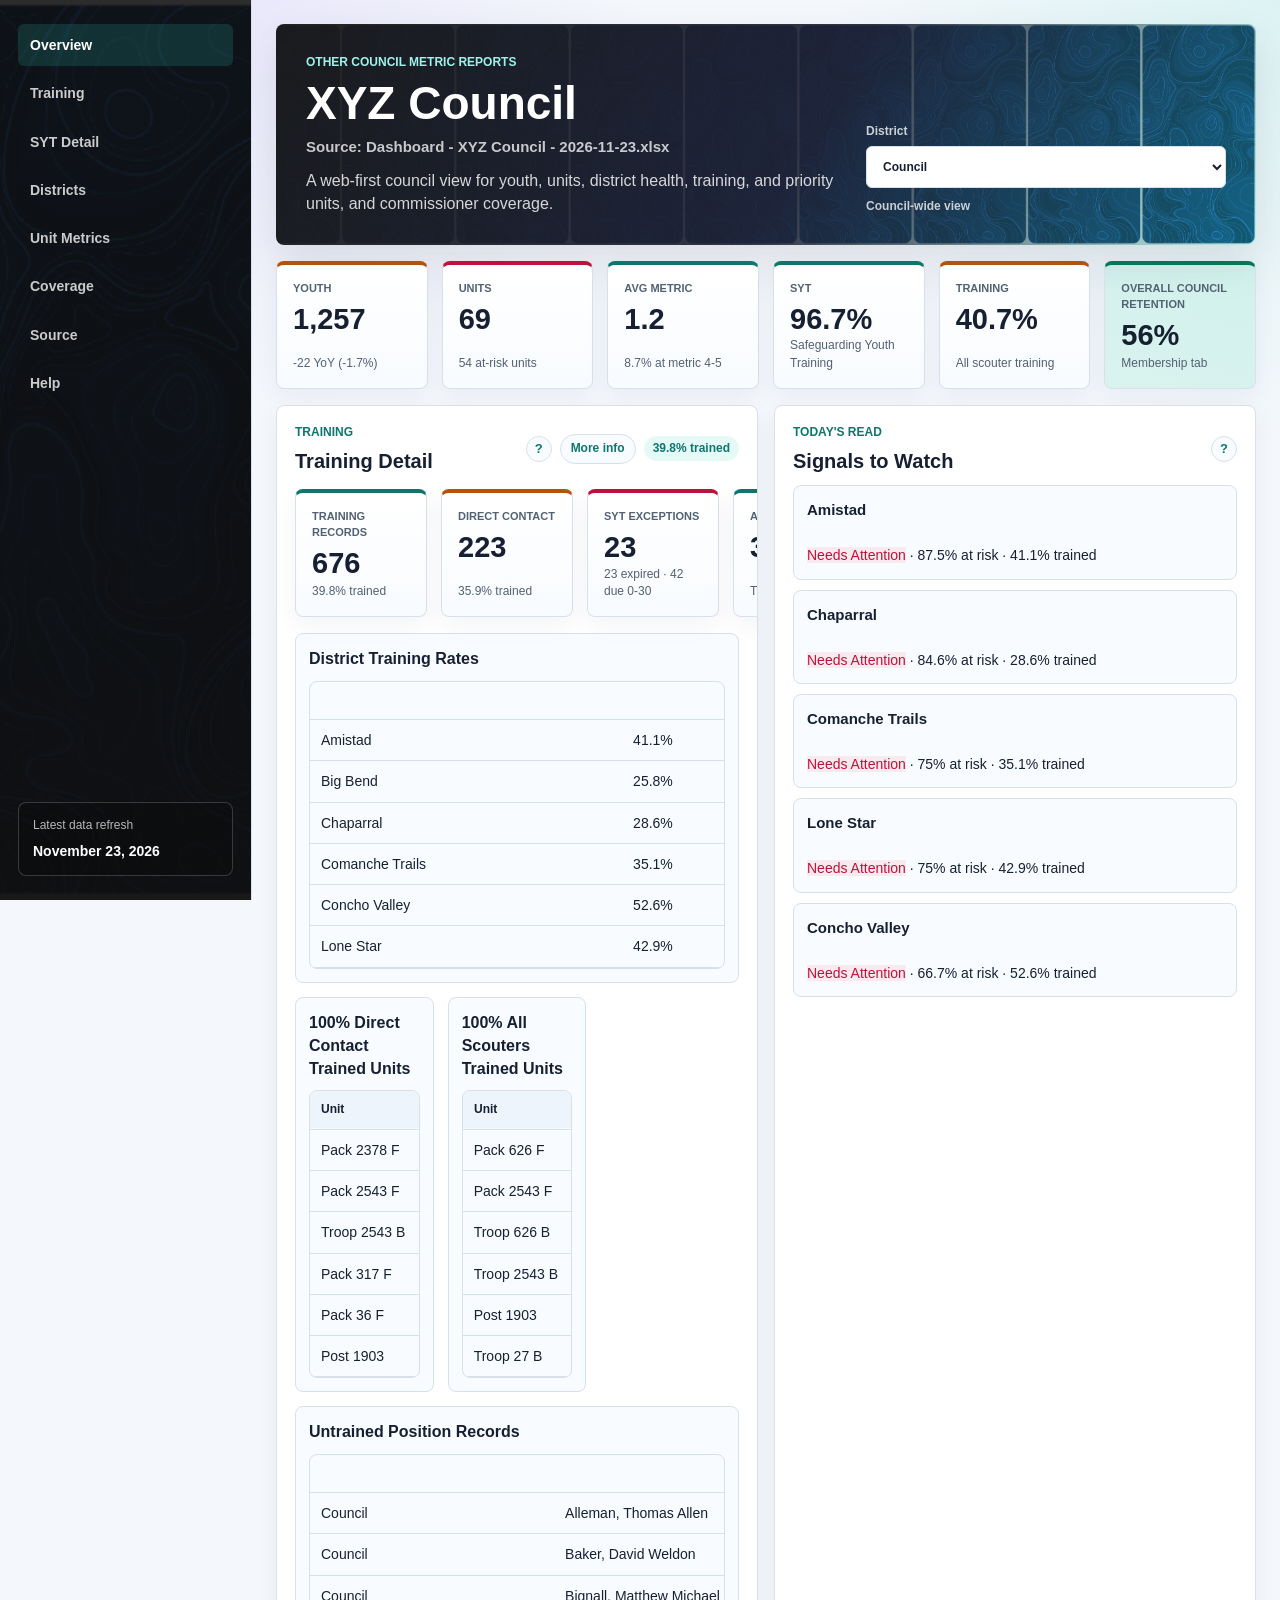
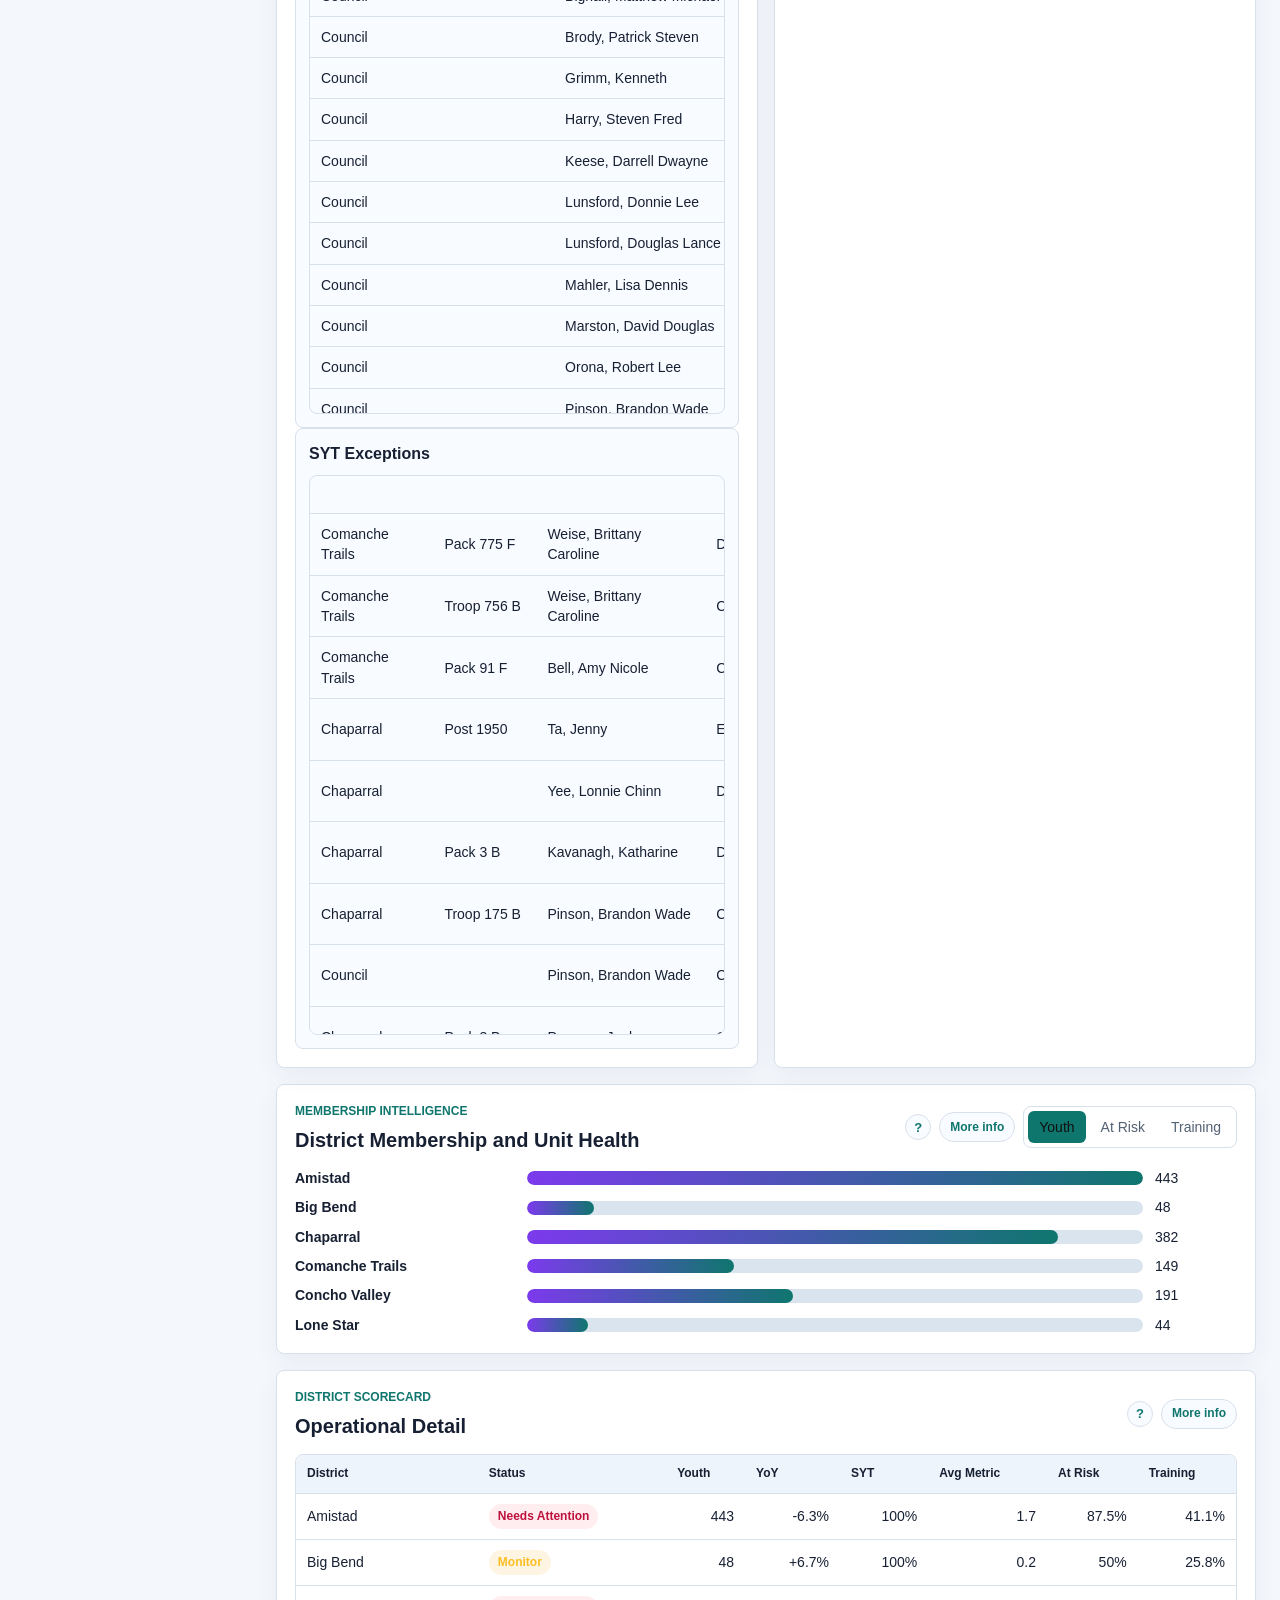
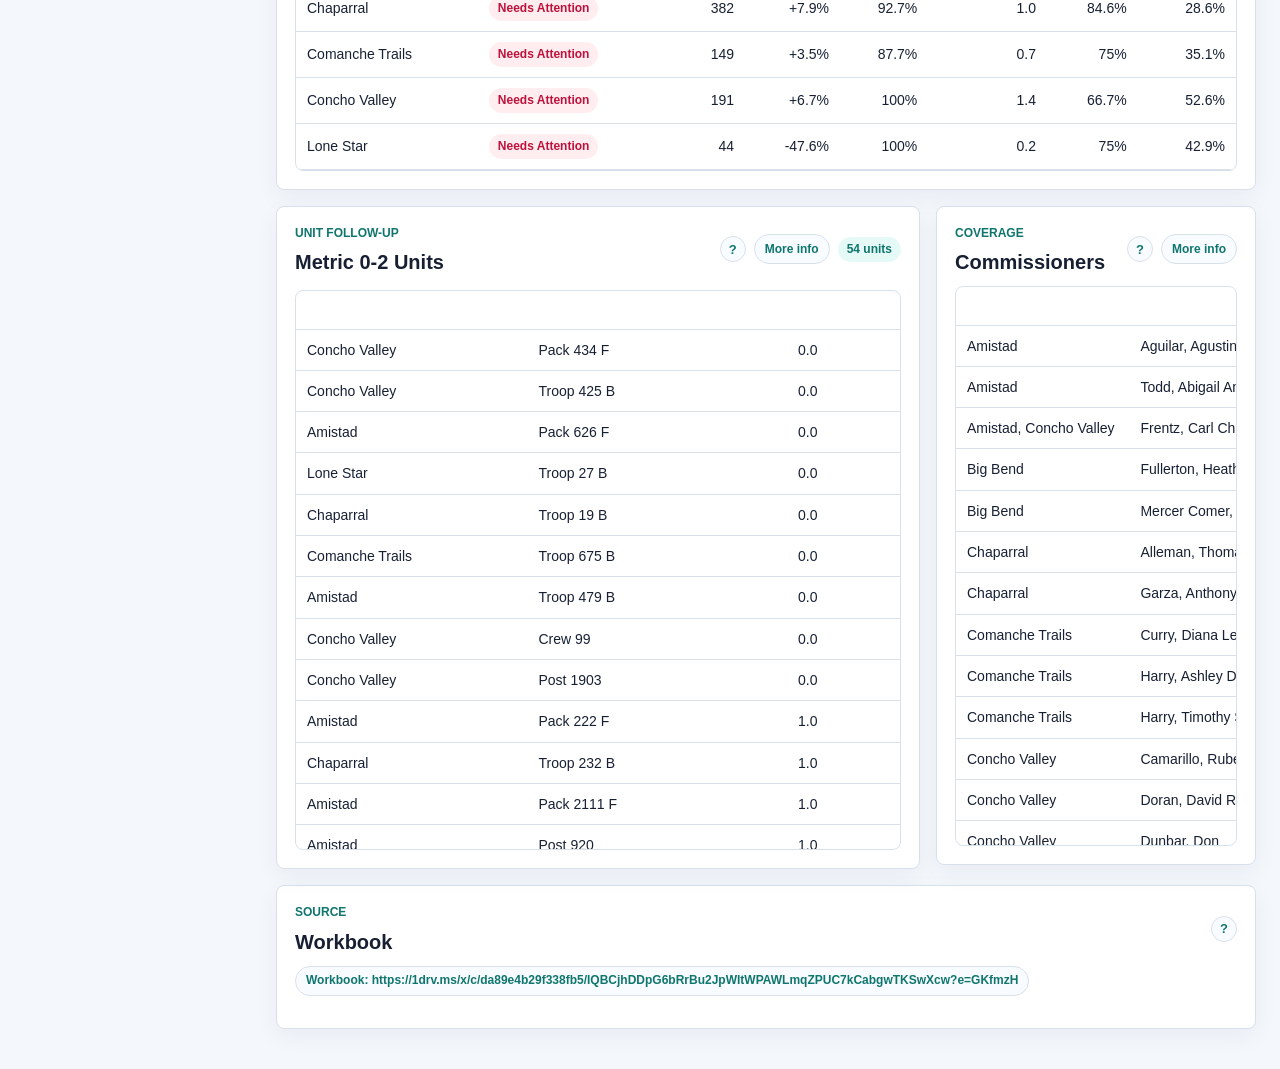
==== commit 8df0c904: "Publish XYZ Council dashboard snapshot" ====
--- a/index.html
+++ b/index.html
@@ -21,14 +21,14 @@
       </nav>
       <div class="sidebar-note">
         <span>Latest data refresh</span>
-        <strong>October 26, 2026</strong>
+        <strong>November 23, 2026</strong>
       </div>
     </aside>
     <main>
       <header class="hero" id="overview">
         <div>
           <p class="eyebrow">Other Council Metric Reports</p>
-          <h1>XYZ Council <span class="title-data-date">Source: Dashboard - XYZ Council - 2026-10-26.xlsx</span></h1>
+          <h1>XYZ Council <span class="title-data-date">Source: Dashboard - XYZ Council - 2026-11-23.xlsx</span></h1>
           <p class="lede">A web-first council view for youth, units, district health, training, and priority units, and commissioner coverage.</p>
         </div>
         <div class="hero-actions masthead-filters" aria-label="Dashboard filters">
@@ -100,7 +100,7 @@
       </section>
     </main>
   </div>
-  <script>window.COUNCIL_DATA = {"name":"XYZ Council","slug":"xyz-council","folder":"/Users/petersargent/Library/CloudStorage/GoogleDrive-peter@imetpetersargent.com/Shared drives/Other Council Metric Reports/XYZ Council","source":"/Users/petersargent/Library/CloudStorage/GoogleDrive-peter@imetpetersargent.com/Shared drives/Other Council Metric Reports/XYZ Council/Dashboard - XYZ Council - 2026-10-26.xlsx","source_name":"Dashboard - XYZ Council - 2026-10-26.xlsx","source_mtime":"2026-10-26T09:48:50","source_url":"https://1drv.ms/x/c/da89e4b29f338fb5/IQBCjhDDpG6bRrBu2JpWItWPAWLmqZPUC7kCabgwTKSwXcw?e=GKfmzH","unit_detail_source_url":null,"council":{"units":68.0,"members":1204.0,"last_year_members":1294.0,"yoy_delta":-90.0,"at_risk_units":49,"healthy_units":4,"commissioners":24,"unit_commissioners_only":13,"duplicate_commissioner_registrations":2,"syt_pct":0.9548762736535662,"pin_pct":null,"yoy_pct":-0.0695517774343122,"at_risk_rate":0.7205882352941176,"healthy_rate":0.058823529411764705,"avg_metric":1.2365196078431373,"retention_rate":0.4895588235294117,"training_pct":0.39343538374023507,"status_counts":{"Needs Attention":5,"Monitor":1}},"districts":[{"district":"Amistad","district_label":"Amistad 02","units":24.0,"members":408.0,"last_year_members":466.0,"yoy_delta":-58.0,"yoy_pct":-0.12446351931330472,"year_end_2025":436.0,"year_end_delta":-28.0,"year_end_pct":-0.06422018348623854,"syt_pct":0.9316770186335404,"pin_pct":null,"retention_rate":0.26625,"district_chair":null,"district_commissioner":"Carl Frentz","field_exec":null,"avg_metric":1.75,"metric_0_2_rate":0.19,"metric_3_rate":0.03,"metric_4_5_rate":0.02,"ul_cc_trained_rate":0.16666666666666666,"small_unit_rate":0.4583333333333333,"membership_yoy_growth_rate":0.6666666666666666,"rank_advancement_rate":0.3333333333333333,"outdoor_rate":0.125,"training_pct":0.4024390243902439,"direct_contact_training_pct":0.39705882352941174,"at_risk_units":19,"healthy_units":2,"at_risk_rate":0.7916666666666666,"healthy_rate":0.08333333333333333,"status":"Needs Attention"},{"district":"Big Bend","district_label":"Big Bend 04","units":2.0,"members":52.0,"last_year_members":46.0,"yoy_delta":6.0,"yoy_pct":0.13043478260869565,"year_end_2025":40.0,"year_end_delta":12.0,"year_end_pct":0.3,"syt_pct":0.9655172413793104,"pin_pct":null,"retention_rate":0.78,"district_chair":"James Fry","district_commissioner":null,"field_exec":null,"avg_metric":0.125,"metric_0_2_rate":1.0,"metric_3_rate":1.0,"metric_4_5_rate":0.0,"ul_cc_trained_rate":0.0,"small_unit_rate":0.041666666666666664,"membership_yoy_growth_rate":0.041666666666666664,"rank_advancement_rate":0.041666666666666664,"outdoor_rate":0.0,"training_pct":0.2413793103448276,"direct_contact_training_pct":0.2222222222222222,"at_risk_units":1,"healthy_units":0,"at_risk_rate":0.5,"healthy_rate":0.0,"status":"Monitor"},{"district":"Chaparral","district_label":"Chaparral 06","units":13.0,"members":382.0,"last_year_members":370.0,"yoy_delta":12.0,"yoy_pct":0.032432432432432434,"year_end_2025":353.0,"year_end_delta":29.0,"year_end_pct":0.0821529745042493,"syt_pct":0.9421487603305785,"pin_pct":null,"retention_rate":0.6153846153846154,"district_chair":null,"district_commissioner":"Thomas Alleman","field_exec":null,"avg_metric":0.9583333333333334,"metric_0_2_rate":0.1,"metric_3_rate":0.03,"metric_4_5_rate":0.0,"ul_cc_trained_rate":0.08333333333333333,"small_unit_rate":0.4166666666666667,"membership_yoy_growth_rate":0.3333333333333333,"rank_advancement_rate":0.125,"outdoor_rate":0.0,"training_pct":0.26119402985074625,"direct_contact_training_pct":0.18604651162790697,"at_risk_units":10,"healthy_units":0,"at_risk_rate":0.7692307692307693,"healthy_rate":0.0,"status":"Needs Attention"},{"district":"Comanche Trails","district_label":"Comanche Trails 02","units":7.0,"members":143.0,"last_year_members":149.0,"yoy_delta":-6.0,"yoy_pct":-0.040268456375838924,"year_end_2025":122.0,"year_end_delta":21.0,"year_end_pct":0.1721311475409836,"syt_pct":0.912621359223301,"pin_pct":null,"retention_rate":0.5157142857142857,"district_chair":null,"district_commissioner":"Ashley Harry","field_exec":null,"avg_metric":0.625,"metric_0_2_rate":0.05,"metric_3_rate":1.0,"metric_4_5_rate":1.0,"ul_cc_trained_rate":0.08333333333333333,"small_unit_rate":0.16666666666666666,"membership_yoy_growth_rate":0.16666666666666666,"rank_advancement_rate":0.20833333333333334,"outdoor_rate":0.0,"training_pct":0.3394495412844037,"direct_contact_training_pct":0.2413793103448276,"at_risk_units":5,"healthy_units":1,"at_risk_rate":0.7142857142857143,"healthy_rate":0.14285714285714285,"status":"Needs Attention"},{"district":"Concho Valley","district_label":"Concho Valley 03","units":18.0,"members":172.0,"last_year_members":175.0,"yoy_delta":-3.0,"yoy_pct":-0.017142857142857144,"year_end_2025":188.0,"year_end_delta":-16.0,"year_end_pct":-0.0851063829787234,"syt_pct":0.9936708860759493,"pin_pct":null,"retention_rate":0.6572222222222223,"district_chair":"Samantha Lindsey","district_commissioner":null,"field_exec":null,"avg_metric":1.3333333333333333,"metric_0_2_rate":0.11,"metric_3_rate":0.06,"metric_4_5_rate":1.0,"ul_cc_trained_rate":0.2916666666666667,"small_unit_rate":0.20833333333333334,"membership_yoy_growth_rate":0.375,"rank_advancement_rate":0.3333333333333333,"outdoor_rate":0.125,"training_pct":0.5133689839572193,"direct_contact_training_pct":0.46551724137931033,"at_risk_units":11,"healthy_units":1,"at_risk_rate":0.6111111111111112,"healthy_rate":0.05555555555555555,"status":"Needs Attention"},{"district":"Lone Star","district_label":"Lone Star 05","units":4.0,"members":47.0,"last_year_members":88.0,"yoy_delta":-41.0,"yoy_pct":-0.4659090909090909,"year_end_2025":78.0,"year_end_delta":-31.0,"year_end_pct":-0.3974358974358974,"syt_pct":1.0,"pin_pct":null,"retention_rate":0.475,"district_chair":null,"district_commissioner":"Anthony Miranda","field_exec":null,"avg_metric":0.25,"metric_0_2_rate":0.03,"metric_3_rate":1.0,"metric_4_5_rate":0.0,"ul_cc_trained_rate":0.041666666666666664,"small_unit_rate":0.08333333333333333,"membership_yoy_growth_rate":0.0,"rank_advancement_rate":0.125,"outdoor_rate":0.0,"training_pct":0.4,"direct_contact_training_pct":0.25,"at_risk_units":3,"healthy_units":0,"at_risk_rate":0.75,"healthy_rate":0.0,"status":"Needs Attention"}],"training":{"available":true,"dive":{"available":true,"council":{"district":"XYZ Council","district_label":"XYZ Council","all_scouters_pct":0.3877551020408163,"direct_contact_pct":0.336322869955157,"all_scouters_count":null,"direct_contact_count":null},"districts":[{"district":"Amistad","district_label":"Amistad 02","all_scouters_pct":0.4024390243902439,"direct_contact_pct":0.39705882352941174,"all_scouters_count":164,"direct_contact_count":68},{"district":"Big Bend","district_label":"Big Bend 04","all_scouters_pct":0.2413793103448276,"direct_contact_pct":0.2222222222222222,"all_scouters_count":29,"direct_contact_count":9},{"district":"Chaparral","district_label":"Chaparral 06","all_scouters_pct":0.26119402985074625,"direct_contact_pct":0.18604651162790697,"all_scouters_count":134,"direct_contact_count":43},{"district":"Comanche Trails","district_label":"Comanche Trails 02","all_scouters_pct":0.3394495412844037,"direct_contact_pct":0.2413793103448276,"all_scouters_count":109,"direct_contact_count":29},{"district":"Concho Valley","district_label":"Concho Valley 03","all_scouters_pct":0.5133689839572193,"direct_contact_pct":0.46551724137931033,"all_scouters_count":187,"direct_contact_count":58},{"district":"Lone Star","district_label":"Lone Star 05","all_scouters_pct":0.4,"direct_contact_pct":0.25,"all_scouters_count":35,"direct_contact_count":16}],"cant_camp_available":false,"direct_contact_honor_roll":[{"district":"Amistad","unit":"Pack 2543 F"},{"district":"Amistad","unit":"Post 921"},{"district":"Amistad","unit":"Troop 2543 B"},{"district":"Chaparral","unit":"Pack 317 F"},{"district":"Concho Valley","unit":"Pack 36 F"},{"district":"Concho Valley","unit":"Post 1903"}],"all_scouters_honor_roll":[{"district":"Amistad","unit":"Pack 2543 F"},{"district":"Chaparral","unit":"Troop 19 B"},{"district":"Concho Valley","unit":"Pack 36 F"},{"district":"Concho Valley","unit":"Post 1903"},{"district":"Lone Star","unit":"Troop 27 B"}],"no_baloo_packs":[],"cant_camp_troops":[]},"people":{"available":true,"total":686,"trained":266,"trained_pct":0.3877551020408163,"direct_contact":223,"direct_contact_trained":75,"direct_contact_trained_pct":0.336322869955157,"districts":[{"district":"Big Bend","total":29,"trained":7,"trained_pct":0.2413793103448276,"direct_contact":9,"direct_contact_trained":2,"direct_contact_trained_pct":0.2222222222222222},{"district":"Chaparral","total":134,"trained":35,"trained_pct":0.26119402985074625,"direct_contact":43,"direct_contact_trained":8,"direct_contact_trained_pct":0.18604651162790697},{"district":"Comanche Trails","total":109,"trained":37,"trained_pct":0.3394495412844037,"direct_contact":29,"direct_contact_trained":7,"direct_contact_trained_pct":0.2413793103448276},{"district":"Council","total":28,"trained":11,"trained_pct":0.39285714285714285,"direct_contact":0,"direct_contact_trained":0,"direct_contact_trained_pct":null},{"district":"Lone Star","total":35,"trained":14,"trained_pct":0.4,"direct_contact":16,"direct_contact_trained":4,"direct_contact_trained_pct":0.25},{"district":"Amistad","total":164,"trained":66,"trained_pct":0.4024390243902439,"direct_contact":68,"direct_contact_trained":27,"direct_contact_trained_pct":0.39705882352941174},{"district":"Concho Valley","total":187,"trained":96,"trained_pct":0.5133689839572193,"direct_contact":58,"direct_contact_trained":27,"direct_contact_trained_pct":0.46551724137931033}],"rows":[{"district":"Council","unit":"","unit_type":"","name":"Alleman, Thomas Allen","position":"Council Executive Board Member","trained":false,"direct_contact":false,"mandatory_codes":"","classroom_codes":"H91","online_codes":"SCO_1000, SCO_1002, SCO_16001, SCO_16002, SCO_16003, SCO_16004, SCO_16005, SCO_16006, SCO_16007, SCO_16008, SCO_16009","syt_expires":"2027-02-05T00:00:00","hazardous_weather_expires":null,"baloo_expires":null,"iols_trained":false},{"district":"Council","unit":"","unit_type":"","name":"Baker, David Weldon","position":"Council Vice-President","trained":false,"direct_contact":false,"mandatory_codes":"SCO_1264","classroom_codes":"H109","online_codes":"SCO_1000, SCO_1002, SCO_16001, SCO_16002, SCO_16003, SCO_16004, SCO_16005, SCO_16006, SCO_16007, SCO_16008, SCO_16009, SCO_16010, SCO_16011","syt_expires":"2027-09-19T00:00:00","hazardous_weather_expires":null,"baloo_expires":null,"iols_trained":false},{"district":"Council","unit":"","unit_type":"","name":"Bergmann, Daniel Roy","position":"Council Executive Board Member","trained":true,"direct_contact":false,"mandatory_codes":"","classroom_codes":"","online_codes":"","syt_expires":"2027-08-26T00:00:00","hazardous_weather_expires":null,"baloo_expires":null,"iols_trained":false},{"district":"Council","unit":"","unit_type":"","name":"Bignall, Matthew Michael","position":"Merit Badge Counselor","trained":false,"direct_contact":false,"mandatory_codes":"","classroom_codes":"D76","online_codes":"SCO_486","syt_expires":"2026-12-09T00:00:00","hazardous_weather_expires":null,"baloo_expires":null,"iols_trained":false},{"district":"Council","unit":"","unit_type":"","name":"Bignall, Patricia Neipuni","position":"Merit Badge Counselor","trained":true,"direct_contact":false,"mandatory_codes":"","classroom_codes":"","online_codes":"","syt_expires":"2026-10-16T00:00:00","hazardous_weather_expires":null,"baloo_expires":null,"iols_trained":false},{"district":"Council","unit":"","unit_type":"","name":"Brody, Patrick Steven","position":"Council Executive Board Member","trained":false,"direct_contact":false,"mandatory_codes":"","classroom_codes":"H91","online_codes":"SCO_1000, SCO_1002, SCO_16001, SCO_16002, SCO_16003, SCO_16004, SCO_16005, SCO_16006, SCO_16007, SCO_16008, SCO_16009","syt_expires":"2027-02-15T00:00:00","hazardous_weather_expires":null,"baloo_expires":null,"iols_trained":false},{"district":"Council","unit":"","unit_type":"","name":"Davis, Deborah ","position":"Merit Badge Counselor","trained":true,"direct_contact":false,"mandatory_codes":"","classroom_codes":"","online_codes":"","syt_expires":"2027-06-03T00:00:00","hazardous_weather_expires":null,"baloo_expires":null,"iols_trained":false},{"district":"Council","unit":"","unit_type":"","name":"Davis, Randy Michael","position":"Merit Badge Counselor","trained":true,"direct_contact":false,"mandatory_codes":"","classroom_codes":"","online_codes":"","syt_expires":"2026-12-03T00:00:00","hazardous_weather_expires":null,"baloo_expires":null,"iols_trained":false},{"district":"Council","unit":"","unit_type":"","name":"Franke, Kevin Thomas","position":"Assistant Council Commissioner","trained":true,"direct_contact":false,"mandatory_codes":"","classroom_codes":"","online_codes":"","syt_expires":"2027-03-28T00:00:00","hazardous_weather_expires":null,"baloo_expires":null,"iols_trained":false},{"district":"Council","unit":"","unit_type":"","name":"Franke, Kevin Thomas","position":"Merit Badge Counselor","trained":true,"direct_contact":false,"mandatory_codes":"","classroom_codes":"","online_codes":"","syt_expires":"2027-03-28T00:00:00","hazardous_weather_expires":null,"baloo_expires":null,"iols_trained":false},{"district":"Council","unit":"","unit_type":"","name":"Gillian, John Thomas","position":"Council Commissioner","trained":true,"direct_contact":false,"mandatory_codes":"","classroom_codes":"","online_codes":"","syt_expires":"2026-11-18T00:00:00","hazardous_weather_expires":null,"baloo_expires":null,"iols_trained":false},{"district":"Council","unit":"","unit_type":"","name":"Grimm, Kenneth ","position":"Council Executive Board Member","trained":false,"direct_contact":false,"mandatory_codes":"","classroom_codes":"H91","online_codes":"SCO_1000, SCO_1002, SCO_16001, SCO_16002, SCO_16003, SCO_16004, SCO_16005, SCO_16006, SCO_16007, SCO_16008, SCO_16009","syt_expires":"2026-12-07T00:00:00","hazardous_weather_expires":null,"baloo_expires":null,"iols_trained":false},{"district":"Council","unit":"","unit_type":"","name":"Harry, Steven Fred","position":"Council Executive Board Member","trained":false,"direct_contact":false,"mandatory_codes":"","classroom_codes":"H91","online_codes":"SCO_1000, SCO_1002, SCO_16001, SCO_16002, SCO_16003, SCO_16004, SCO_16005, SCO_16006, SCO_16007, SCO_16008, SCO_16009","syt_expires":"2027-03-29T00:00:00","hazardous_weather_expires":null,"baloo_expires":null,"iols_trained":false},{"district":"Council","unit":"","unit_type":"","name":"Houston, Bill ","position":"Council Commissioner","trained":true,"direct_contact":false,"mandatory_codes":"","classroom_codes":"","online_codes":"","syt_expires":"2026-11-17T00:00:00","hazardous_weather_expires":null,"baloo_expires":null,"iols_trained":false},{"district":"Council","unit":"","unit_type":"","name":"Houston, Bill ","position":"Merit Badge Counselor","trained":true,"direct_contact":false,"mandatory_codes":"","classroom_codes":"","online_codes":"","syt_expires":"2026-11-17T00:00:00","hazardous_weather_expires":null,"baloo_expires":null,"iols_trained":false},{"district":"Council","unit":"","unit_type":"","name":"Keese, Darrell Dwayne","position":"Council Executive Board Member","trained":false,"direct_contact":false,"mandatory_codes":"","classroom_codes":"H91","online_codes":"SCO_1000, SCO_1002, SCO_16001, SCO_16002, SCO_16003, SCO_16004, SCO_16005, SCO_16006, SCO_16007, SCO_16008, SCO_16009","syt_expires":"2027-10-21T00:00:00","hazardous_weather_expires":null,"baloo_expires":null,"iols_trained":false},{"district":"Council","unit":"","unit_type":"","name":"Lunsford, Donnie Lee","position":"Council Executive Board Member","trained":false,"direct_contact":false,"mandatory_codes":"","classroom_codes":"H91","online_codes":"SCO_16001, SCO_16002, SCO_16003, SCO_16004, SCO_16005, SCO_16006, SCO_16007, SCO_16008, SCO_16009","syt_expires":"2026-12-12T00:00:00","hazardous_weather_expires":null,"baloo_expires":null,"iols_trained":false},{"district":"Council","unit":"","unit_type":"","name":"Lunsford, Douglas Lance","position":"Roundtable Commissioner","trained":false,"direct_contact":false,"mandatory_codes":"","classroom_codes":"SCO_782, SCO_783, SCO_784, SCO_785, SCO_786, SCO_787, SCO_904","online_codes":"","syt_expires":"2027-04-07T00:00:00","hazardous_weather_expires":null,"baloo_expires":null,"iols_trained":false},{"district":"Council","unit":"","unit_type":"","name":"Mahler, Lisa Dennis","position":"Council Executive Board Member","trained":false,"direct_contact":false,"mandatory_codes":"","classroom_codes":"H91","online_codes":"SCO_16001, SCO_16002, SCO_16003, SCO_16004, SCO_16005, SCO_16006, SCO_16007, SCO_16008, SCO_16009","syt_expires":"2026-11-28T00:00:00","hazardous_weather_expires":null,"baloo_expires":null,"iols_trained":false},{"district":"Council","unit":"","unit_type":"","name":"Marston, David Douglas","position":"Council Executive Board Member","trained":false,"direct_contact":false,"mandatory_codes":"","classroom_codes":"H91","online_codes":"SCO_1000, SCO_1002, SCO_16001, SCO_16002, SCO_16003, SCO_16004, SCO_16005, SCO_16006, SCO_16007, SCO_16008, SCO_16009","syt_expires":"2027-04-21T00:00:00","hazardous_weather_expires":null,"baloo_expires":null,"iols_trained":false},{"district":"Council","unit":"","unit_type":"","name":"Orona, Robert Lee","position":"Council Executive Board Member","trained":false,"direct_contact":false,"mandatory_codes":"","classroom_codes":"H91","online_codes":"SCO_1000, SCO_1002, SCO_16001, SCO_16002, SCO_16003, SCO_16004, SCO_16005, SCO_16006, SCO_16007, SCO_16008, SCO_16009","syt_expires":"2027-09-24T00:00:00","hazardous_weather_expires":null,"baloo_expires":null,"iols_trained":false},{"district":"Council","unit":"","unit_type":"","name":"Pinson, Brandon Wade","position":"Council Executive Board Member","trained":false,"direct_contact":false,"mandatory_codes":"Y01","classroom_codes":"H91","online_codes":"SCO_1000, SCO_1002, SCO_16001, SCO_16002, SCO_16003, SCO_16004, SCO_16005, SCO_16006, SCO_16007, SCO_16008, SCO_16009","syt_expires":"2026-10-01T00:00:00","hazardous_weather_expires":null,"baloo_expires":null,"iols_trained":false},{"district":"Council","unit":"","unit_type":"","name":"Sloan, Mary Janet","position":"Merit Badge Counselor","trained":false,"direct_contact":false,"mandatory_codes":"","classroom_codes":"D76","online_codes":"SCO_471, SCO_472, SCO_474, SCO_486","syt_expires":"2027-02-11T00:00:00","hazardous_weather_expires":null,"baloo_expires":null,"iols_trained":false},{"district":"Council","unit":"","unit_type":"","name":"Strouhal, Paul Brian","position":"Council Executive Board Member","trained":false,"direct_contact":false,"mandatory_codes":"","classroom_codes":"H91","online_codes":"SCO_1000, SCO_1002, SCO_16001, SCO_16002, SCO_16003, SCO_16004, SCO_16005, SCO_16006, SCO_16007, SCO_16008, SCO_16009","syt_expires":"2027-07-24T00:00:00","hazardous_weather_expires":null,"baloo_expires":null,"iols_trained":false},{"district":"Council","unit":"","unit_type":"","name":"Terrill, Michael Burton","position":"Council President","trained":false,"direct_contact":false,"mandatory_codes":"SCO_1264","classroom_codes":"H109","online_codes":"SCO_1000, SCO_1002, SCO_16001, SCO_16002, SCO_16003, SCO_16004, SCO_16005, SCO_16006, SCO_16007, SCO_16008, SCO_16009, SCO_16010, SCO_16011","syt_expires":"2027-06-19T00:00:00","hazardous_weather_expires":null,"baloo_expires":null,"iols_trained":false},{"district":"Council","unit":"","unit_type":"","name":"Wagoner, Dan ","position":"Council Executive Board Member","trained":false,"direct_contact":false,"mandatory_codes":"","classroom_codes":"H91","online_codes":"SCO_1000, SCO_1002, SCO_16001, SCO_16002, SCO_16003, SCO_16004, SCO_16005, SCO_16006, SCO_16007, SCO_16008, SCO_16009","syt_expires":"2027-10-11T00:00:00","hazardous_weather_expires":null,"baloo_expires":null,"iols_trained":false},{"district":"Council","unit":"","unit_type":"","name":"Ward, Spencer Ryan","position":"Assistant Council Commissioner","trained":true,"direct_contact":false,"mandatory_codes":"","classroom_codes":"","online_codes":"","syt_expires":"2027-05-14T00:00:00","hazardous_weather_expires":null,"baloo_expires":null,"iols_trained":false},{"district":"Council","unit":"","unit_type":"","name":"Woodall, James Matthew","position":"Council Executive Board Member","trained":true,"direct_contact":false,"mandatory_codes":"","classroom_codes":"","online_codes":"","syt_expires":"2027-06-06T00:00:00","hazardous_weather_expires":null,"baloo_expires":null,"iols_trained":false},{"district":"Amistad","unit":"","unit_type":"","name":"Adam, Benjamin Jeffrey","position":"District Member-at-Large","trained":false,"direct_contact":false,"mandatory_codes":"","classroom_codes":"","online_codes":"SCO_1000, SCO_1002, SCO_1004, SCO_1005, SCO_1006, SCO_1007, SCO_11012, SCO_11013, SCO_11016, SCO_11017, SCO_11059, SCO_1109, SCO_11105, SCO_11106, SCO_11107, SCO_11108, SCO_1264, SCO_1502, SCO_1503, SCO_1504, SCO_1505, SCO_1508, SCO_1509, SCO_1510, SCO_607","syt_expires":"2027-06-13T00:00:00","hazardous_weather_expires":null,"baloo_expires":null,"iols_trained":false},{"district":"Amistad","unit":"","unit_type":"","name":"Aguilar, Agustin ","position":"Unit Commissioner","trained":false,"direct_contact":false,"mandatory_codes":"","classroom_codes":"D20","online_codes":"SCO_770, SCO_771, SCO_772, SCO_773, SCO_774, SCO_775, SCO_776, SCO_777, SCO_778, SCO_779, SCO_780, SCO_781","syt_expires":"2027-07-09T00:00:00","hazardous_weather_expires":null,"baloo_expires":null,"iols_trained":false},{"district":"Amistad","unit":"","unit_type":"","name":"Beltran, David Selvino","position":"District Member-at-Large","trained":false,"direct_contact":false,"mandatory_codes":"","classroom_codes":"","online_codes":"SCO_1000, SCO_1002, SCO_1004, SCO_1005, SCO_1006, SCO_1007, SCO_11012, SCO_11013, SCO_11016, SCO_11017, SCO_11059, SCO_1109, SCO_11105, SCO_11106, SCO_11107, SCO_11108, SCO_1264, SCO_1502, SCO_1503, SCO_1504, SCO_1505, SCO_1508, SCO_1509, SCO_1510, SCO_607","syt_expires":"2027-01-20T00:00:00","hazardous_weather_expires":null,"baloo_expires":null,"iols_trained":false},{"district":"Amistad","unit":"","unit_type":"","name":"Blackwell, Karen Dyer","position":"Merit Badge Counselor","trained":true,"direct_contact":false,"mandatory_codes":"","classroom_codes":"","online_codes":"","syt_expires":"2027-10-09T00:00:00","hazardous_weather_expires":null,"baloo_expires":null,"iols_trained":false},{"district":"Amistad","unit":"","unit_type":"","name":"Frentz, Carl Christopher","position":"District Commissioner","trained":true,"direct_contact":false,"mandatory_codes":"","classroom_codes":"","online_codes":"","syt_expires":"2027-05-18T00:00:00","hazardous_weather_expires":null,"baloo_expires":null,"iols_trained":false},{"district":"Amistad","unit":"","unit_type":"","name":"Jones, Vanessa Lynn","position":"Merit Badge Counselor","trained":true,"direct_contact":false,"mandatory_codes":"","classroom_codes":"","online_codes":"","syt_expires":"2027-10-22T00:00:00","hazardous_weather_expires":null,"baloo_expires":null,"iols_trained":false},{"district":"Amistad","unit":"","unit_type":"","name":"McElwain, James Hubert","position":"Merit Badge Counselor","trained":true,"direct_contact":false,"mandatory_codes":"","classroom_codes":"","online_codes":"","syt_expires":"2026-12-09T00:00:00","hazardous_weather_expires":null,"baloo_expires":null,"iols_trained":false},{"district":"Amistad","unit":"","unit_type":"","name":"Meyer, David Ray","position":"Merit Badge Counselor","trained":false,"direct_contact":false,"mandatory_codes":"","classroom_codes":"D76","online_codes":"SCO_471, SCO_472, SCO_474, SCO_486","syt_expires":"2027-06-21T00:00:00","hazardous_weather_expires":null,"baloo_expires":null,"iols_trained":false},{"district":"Amistad","unit":"","unit_type":"","name":"Palmer, Robin Anne","position":"District Committee Member","trained":false,"direct_contact":false,"mandatory_codes":"","classroom_codes":"D61","online_codes":"SCO_1002, SCO_1004, SCO_1005, SCO_1006, SCO_1007, SCO_11012, SCO_11013, SCO_11016, SCO_11017, SCO_11059, SCO_11107, SCO_11108, SCO_1264, SCO_1502, SCO_1503, SCO_1504, SCO_1508, SCO_1509, SCO_1510, SCO_607","syt_expires":"2027-03-15T00:00:00","hazardous_weather_expires":null,"baloo_expires":null,"iols_trained":false},{"district":"Amistad","unit":"","unit_type":"","name":"Shinaberry, John Adam","position":"Merit Badge Counselor","trained":false,"direct_contact":false,"mandatory_codes":"","classroom_codes":"D76","online_codes":"SCO_471, SCO_472, SCO_474, SCO_486","syt_expires":"2027-09-27T00:00:00","hazardous_weather_expires":null,"baloo_expires":null,"iols_trained":false},{"district":"Amistad","unit":"","unit_type":"","name":"Todd, Abigail Anne","position":"Unit Commissioner","trained":false,"direct_contact":false,"mandatory_codes":"","classroom_codes":"D20","online_codes":"SCO_770, SCO_771, SCO_772, SCO_773, SCO_774, SCO_775, SCO_776, SCO_777, SCO_778, SCO_779, SCO_780, SCO_781","syt_expires":"2027-09-02T00:00:00","hazardous_weather_expires":null,"baloo_expires":null,"iols_trained":false},{"district":"Amistad","unit":"Pack 95 F","unit_type":"Pack","name":"Beltran, David Selvino","position":"Committee Member","trained":false,"direct_contact":false,"mandatory_codes":"","classroom_codes":"C60","online_codes":"SCO_459","syt_expires":"2027-01-20T00:00:00","hazardous_weather_expires":null,"baloo_expires":null,"iols_trained":false},{"district":"Amistad","unit":"Pack 95 F","unit_type":"Pack","name":"Guerra, Lorenzo Alejandro","position":"Council Unit Representative","trained":false,"direct_contact":false,"mandatory_codes":"","classroom_codes":"D72","online_codes":"SCO_267, SCO_268, SCO_269, SCO_270","syt_expires":"2027-04-14T00:00:00","hazardous_weather_expires":null,"baloo_expires":null,"iols_trained":false},{"district":"Amistad","unit":"Pack 95 F","unit_type":"Pack","name":"Guerra, Santiago Emmanuel","position":"Assistant Cubmaster","trained":false,"direct_contact":true,"mandatory_codes":"","classroom_codes":"C40","online_codes":"SCO_450, SCO_451, SCO_453, SCO_454, SCO_457, SCO_458, SCO_460, SCO_461, SCO_462, SCO_463, SCO_464, SCO_465, SCO_466","syt_expires":"2027-02-16T00:00:00","hazardous_weather_expires":"SCO_800","baloo_expires":null,"iols_trained":false},{"district":"Amistad","unit":"Pack 95 F","unit_type":"Pack","name":"Larsen, Mathew Jacob","position":"Den Leader","trained":false,"direct_contact":true,"mandatory_codes":"SCO_800","classroom_codes":"C42","online_codes":"SCO_450, SCO_451, SCO_452, SCO_453, SCO_454, SCO_455, SCO_456, SCO_457, SCO_460, SCO_461, SCO_462, SCO_463, SCO_464, SCO_465, SCO_466","syt_expires":"2027-10-17T00:00:00","hazardous_weather_expires":"SCO_800","baloo_expires":null,"iols_trained":false},{"district":"Amistad","unit":"Pack 95 F","unit_type":"Pack","name":"Ponce, Francisco Ricardo","position":"Assistant Cubmaster","trained":false,"direct_contact":true,"mandatory_codes":"SCO_800","classroom_codes":"C40","online_codes":"SCO_450, SCO_451, SCO_453, SCO_454, SCO_457, SCO_458, SCO_460, SCO_461, SCO_462, SCO_463, SCO_464, SCO_465, SCO_466","syt_expires":"2027-06-11T00:00:00","hazardous_weather_expires":"SCO_800","baloo_expires":null,"iols_trained":false},{"district":"Amistad","unit":"Pack 95 F","unit_type":"Pack","name":"Ponce, Francisco Ricardo","position":"Cubmaster","trained":false,"direct_contact":true,"mandatory_codes":"SCO_800","classroom_codes":"C40","online_codes":"SCO_450, SCO_451, SCO_453, SCO_454, SCO_457, SCO_458, SCO_460, SCO_461, SCO_462, SCO_463, SCO_464, SCO_465, SCO_466","syt_expires":"2027-06-11T00:00:00","hazardous_weather_expires":"SCO_800","baloo_expires":null,"iols_trained":false},{"district":"Amistad","unit":"Pack 95 F","unit_type":"Pack","name":"Rios-Gutierrez, Angelica Amanda","position":"Den Leader","trained":false,"direct_contact":true,"mandatory_codes":"SCO_800","classroom_codes":"C42","online_codes":"SCO_450, SCO_451, SCO_452, SCO_453, SCO_454, SCO_455, SCO_456, SCO_457, SCO_460, SCO_461, SCO_462, SCO_463, SCO_464, SCO_465, SCO_466","syt_expires":"2027-09-05T00:00:00","hazardous_weather_expires":"SCO_800","baloo_expires":null,"iols_trained":false},{"district":"Amistad","unit":"Pack 95 F","unit_type":"Pack","name":"Rubalcaba, Andrew ","position":"Asst. Den Leader","trained":false,"direct_contact":true,"mandatory_codes":"SCO_800","classroom_codes":"C42","online_codes":"SCO_450, SCO_451, SCO_452, SCO_453, SCO_454, SCO_455, SCO_456, SCO_457, SCO_460, SCO_461, SCO_462, SCO_463, SCO_464, SCO_465, SCO_466","syt_expires":"2027-09-01T00:00:00","hazardous_weather_expires":"SCO_800","baloo_expires":null,"iols_trained":false},{"district":"Amistad","unit":"Pack 95 F","unit_type":"Pack","name":"Rubalcaba, Andrew ","position":"Den Leader","trained":false,"direct_contact":true,"mandatory_codes":"SCO_800","classroom_codes":"C42","online_codes":"SCO_450, SCO_451, SCO_452, SCO_453, SCO_454, SCO_455, SCO_456, SCO_457, SCO_460, SCO_461, SCO_462, SCO_463, SCO_464, SCO_465, SCO_466","syt_expires":"2027-09-01T00:00:00","hazardous_weather_expires":"SCO_800","baloo_expires":null,"iols_trained":false},{"district":"Amistad","unit":"Pack 202 F","unit_type":"Pack","name":"Pavlinski, Holly ","position":"Asst. Den Leader","trained":false,"direct_contact":true,"mandatory_codes":"SCO_800","classroom_codes":"C42","online_codes":"SCO_450, SCO_451, SCO_452, SCO_453, SCO_454, SCO_455, SCO_456, SCO_457, SCO_460, SCO_461, SCO_462, SCO_463, SCO_464, SCO_465, SCO_466","syt_expires":"2026-10-31T00:00:00","hazardous_weather_expires":"SCO_800","baloo_expires":null,"iols_trained":false},{"district":"Amistad","unit":"Pack 222 F","unit_type":"Pack","name":"Alcantara, Natalie Paniagua","position":"Cubmaster","trained":false,"direct_contact":true,"mandatory_codes":"SCO_800","classroom_codes":"C40","online_codes":"","syt_expires":"2026-10-28T00:00:00","hazardous_weather_expires":"SCO_800","baloo_expires":null,"iols_trained":false},{"district":"Amistad","unit":"Pack 222 F","unit_type":"Pack","name":"Fleenor, James ","position":"Den Leader","trained":false,"direct_contact":true,"mandatory_codes":"SCO_800","classroom_codes":"C42","online_codes":"SCO_450, SCO_451, SCO_452, SCO_453, SCO_454, SCO_455, SCO_456, SCO_457, SCO_460, SCO_461, SCO_462, SCO_463, SCO_464, SCO_465, SCO_466","syt_expires":"2027-03-08T00:00:00","hazardous_weather_expires":"SCO_800","baloo_expires":null,"iols_trained":false},{"district":"Amistad","unit":"Pack 222 F","unit_type":"Pack","name":"Gomez, Alejandro ","position":"Asst. Den Leader","trained":true,"direct_contact":true,"mandatory_codes":"","classroom_codes":"","online_codes":"","syt_expires":"2027-07-19T00:00:00","hazardous_weather_expires":"SCO_800","baloo_expires":null,"iols_trained":false},{"district":"Amistad","unit":"Pack 222 F","unit_type":"Pack","name":"Herrera, Mayra ","position":"Committee Member","trained":true,"direct_contact":false,"mandatory_codes":"","classroom_codes":"","online_codes":"","syt_expires":"2026-10-17T00:00:00","hazardous_weather_expires":null,"baloo_expires":null,"iols_trained":false},{"district":"Amistad","unit":"Pack 222 F","unit_type":"Pack","name":"Martinez, Priscilla Andrea","position":"Committee Chair","trained":false,"direct_contact":false,"mandatory_codes":"","classroom_codes":"C60","online_codes":"SCO_450, SCO_451, SCO_453, SCO_454, SCO_459, SCO_460, SCO_461, SCO_462, SCO_463, SCO_465, SCO_466, SCO_467, SCO_468, SCO_469","syt_expires":"2027-03-26T00:00:00","hazardous_weather_expires":null,"baloo_expires":null,"iols_trained":false},{"district":"Amistad","unit":"Pack 222 F","unit_type":"Pack","name":"Overfelt, Joshua D","position":"Chartered Organization Rep.","trained":false,"direct_contact":false,"mandatory_codes":"","classroom_codes":"D72","online_codes":"SCO_267, SCO_268, SCO_269, SCO_270","syt_expires":"2027-06-23T00:00:00","hazardous_weather_expires":null,"baloo_expires":null,"iols_trained":false},{"district":"Amistad","unit":"Pack 222 F","unit_type":"Pack","name":"Rodriguez, Pat ","position":"Den Leader","trained":false,"direct_contact":true,"mandatory_codes":"SCO_800, Y01","classroom_codes":"C42","online_codes":"SCO_450, SCO_451, SCO_452, SCO_453, SCO_454, SCO_455, SCO_456, SCO_457, SCO_460, SCO_461, SCO_462, SCO_463, SCO_464, SCO_465, SCO_466","syt_expires":"2026-10-14T00:00:00","hazardous_weather_expires":"SCO_800","baloo_expires":null,"iols_trained":false},{"district":"Amistad","unit":"Pack 222 F","unit_type":"Pack","name":"Soto, Veronica Jo","position":"Committee Member","trained":false,"direct_contact":false,"mandatory_codes":"","classroom_codes":"C60","online_codes":"SCO_450, SCO_451, SCO_454, SCO_459, SCO_460, SCO_461, SCO_462, SCO_463, SCO_466","syt_expires":"2027-03-29T00:00:00","hazardous_weather_expires":null,"baloo_expires":null,"iols_trained":false},{"district":"Amistad","unit":"Pack 267 F","unit_type":"Pack","name":"Dingenary, Mary Falcon","position":"Den Leader","trained":false,"direct_contact":true,"mandatory_codes":"SCO_800","classroom_codes":"C42","online_codes":"SCO_450, SCO_451, SCO_452, SCO_453, SCO_454, SCO_455, SCO_456, SCO_457, SCO_460, SCO_461, SCO_463, SCO_464, SCO_465, SCO_466","syt_expires":"2027-03-13T00:00:00","hazardous_weather_expires":"SCO_800","baloo_expires":null,"iols_trained":false},{"district":"Amistad","unit":"Pack 267 F","unit_type":"Pack","name":"Guerra, Lorenzo Alejandro","position":"Council Unit Representative","trained":false,"direct_contact":false,"mandatory_codes":"","classroom_codes":"D72","online_codes":"SCO_267, SCO_268, SCO_269, SCO_270","syt_expires":"2027-04-14T00:00:00","hazardous_weather_expires":null,"baloo_expires":null,"iols_trained":false},{"district":"Amistad","unit":"Pack 267 F","unit_type":"Pack","name":"Guerra, Santiago Emmanuel","position":"Asst. Den Leader","trained":false,"direct_contact":true,"mandatory_codes":"","classroom_codes":"C42","online_codes":"SCO_450, SCO_451, SCO_452, SCO_453, SCO_454, SCO_455, SCO_456, SCO_457, SCO_460, SCO_461, SCO_462, SCO_463, SCO_464, SCO_465, SCO_466","syt_expires":"2027-02-16T00:00:00","hazardous_weather_expires":"SCO_800","baloo_expires":null,"iols_trained":false},{"district":"Amistad","unit":"Pack 267 F","unit_type":"Pack","name":"Mosqueda, Jennifer Diane","position":"Cubmaster","trained":true,"direct_contact":true,"mandatory_codes":"","classroom_codes":"","online_codes":"","syt_expires":"2027-03-04T00:00:00","hazardous_weather_expires":"SCO_800","baloo_expires":null,"iols_trained":false},{"district":"Amistad","unit":"Pack 280 F","unit_type":"Pack","name":"Blackwell, Karen Dyer","position":"Den Leader","trained":true,"direct_contact":true,"mandatory_codes":"","classroom_codes":"","online_codes":"","syt_expires":"2027-10-09T00:00:00","hazardous_weather_expires":"SCO_800","baloo_expires":null,"iols_trained":false},{"district":"Amistad","unit":"Pack 280 F","unit_type":"Pack","name":"Bowen, Shane ","position":"Den Leader","trained":false,"direct_contact":true,"mandatory_codes":"SCO_800","classroom_codes":"C42","online_codes":"SCO_450, SCO_451, SCO_452, SCO_453, SCO_454, SCO_455, SCO_456, SCO_457, SCO_460, SCO_461, SCO_462, SCO_463, SCO_464, SCO_465, SCO_466","syt_expires":"2027-10-13T00:00:00","hazardous_weather_expires":"SCO_800","baloo_expires":null,"iols_trained":false},{"district":"Amistad","unit":"Pack 280 F","unit_type":"Pack","name":"Cockroft, Kristen ","position":"Committee Member","trained":false,"direct_contact":false,"mandatory_codes":"","classroom_codes":"C60","online_codes":"SCO_450, SCO_451, SCO_454, SCO_459, SCO_460, SCO_461, SCO_462, SCO_463, SCO_466","syt_expires":"2027-09-30T00:00:00","hazardous_weather_expires":null,"baloo_expires":null,"iols_trained":false},{"district":"Amistad","unit":"Pack 280 F","unit_type":"Pack","name":"Erb, Paula Nicole ","position":"Committee Member","trained":false,"direct_contact":false,"mandatory_codes":"","classroom_codes":"C60","online_codes":"SCO_450, SCO_451, SCO_454, SCO_459, SCO_460, SCO_461, SCO_462, SCO_463, SCO_466","syt_expires":"2027-09-01T00:00:00","hazardous_weather_expires":null,"baloo_expires":null,"iols_trained":false},{"district":"Amistad","unit":"Pack 280 F","unit_type":"Pack","name":"Fletcher, Heather Yolanda","position":"Committee Chair","trained":true,"direct_contact":false,"mandatory_codes":"","classroom_codes":"","online_codes":"","syt_expires":"2026-11-21T00:00:00","hazardous_weather_expires":null,"baloo_expires":null,"iols_trained":false},{"district":"Amistad","unit":"Pack 280 F","unit_type":"Pack","name":"Fletcher, Heather Yolanda","position":"Committee Member","trained":true,"direct_contact":false,"mandatory_codes":"","classroom_codes":"","online_codes":"","syt_expires":"2026-11-21T00:00:00","hazardous_weather_expires":null,"baloo_expires":null,"iols_trained":false},{"district":"Amistad","unit":"Pack 280 F","unit_type":"Pack","name":"Guerra, Santiago Emmanuel","position":"Committee Member","trained":false,"direct_contact":false,"mandatory_codes":"","classroom_codes":"C60","online_codes":"SCO_450, SCO_451, SCO_454, SCO_459, SCO_460, SCO_461, SCO_462, SCO_463, SCO_466","syt_expires":"2027-02-16T00:00:00","hazardous_weather_expires":null,"baloo_expires":null,"iols_trained":false},{"district":"Amistad","unit":"Pack 280 F","unit_type":"Pack","name":"Meyer, Angela M","position":"Committee Member","trained":false,"direct_contact":false,"mandatory_codes":"","classroom_codes":"C60","online_codes":"SCO_450, SCO_451, SCO_454, SCO_459, SCO_460, SCO_461, SCO_462, SCO_463, SCO_466","syt_expires":"2027-03-26T00:00:00","hazardous_weather_expires":null,"baloo_expires":null,"iols_trained":false},{"district":"Amistad","unit":"Pack 280 F","unit_type":"Pack","name":"Meyer, David Ray","position":"Chartered Organization Rep.","trained":false,"direct_contact":false,"mandatory_codes":"","classroom_codes":"D72","online_codes":"SCO_267, SCO_268, SCO_269, SCO_270","syt_expires":"2027-06-21T00:00:00","hazardous_weather_expires":null,"baloo_expires":null,"iols_trained":false},{"district":"Amistad","unit":"Pack 280 F","unit_type":"Pack","name":"Meyer, David Ray","position":"Committee Chair","trained":false,"direct_contact":false,"mandatory_codes":"","classroom_codes":"C60","online_codes":"SCO_459, SCO_460, SCO_461, SCO_462, SCO_463, SCO_466, SCO_468, SCO_469","syt_expires":"2027-06-21T00:00:00","hazardous_weather_expires":null,"baloo_expires":null,"iols_trained":false},{"district":"Amistad","unit":"Pack 280 F","unit_type":"Pack","name":"Meyer, David Ray","position":"Committee Member","trained":false,"direct_contact":false,"mandatory_codes":"","classroom_codes":"C60","online_codes":"SCO_459, SCO_460, SCO_461, SCO_462, SCO_463, SCO_466","syt_expires":"2027-06-21T00:00:00","hazardous_weather_expires":null,"baloo_expires":null,"iols_trained":false},{"district":"Amistad","unit":"Pack 280 F","unit_type":"Pack","name":"Shinaberry, Amber Joycelyn","position":"Den Leader","trained":false,"direct_contact":true,"mandatory_codes":"SCO_800","classroom_codes":"C42","online_codes":"SCO_450, SCO_451, SCO_452, SCO_453, SCO_454, SCO_455, SCO_456, SCO_457, SCO_460, SCO_461, SCO_463, SCO_464, SCO_465, SCO_466","syt_expires":"2027-08-24T00:00:00","hazardous_weather_expires":"SCO_800","baloo_expires":null,"iols_trained":false},{"district":"Amistad","unit":"Pack 280 F","unit_type":"Pack","name":"Shinaberry, John Adam","position":"Cubmaster","trained":true,"direct_contact":true,"mandatory_codes":"","classroom_codes":"","online_codes":"","syt_expires":"2027-09-27T00:00:00","hazardous_weather_expires":"SCO_800","baloo_expires":null,"iols_trained":false},{"district":"Amistad","unit":"Pack 479 F","unit_type":"Pack","name":"Field, Johnny Joe","position":"Committee Member","trained":true,"direct_contact":false,"mandatory_codes":"","classroom_codes":"","online_codes":"","syt_expires":"2026-11-10T00:00:00","hazardous_weather_expires":null,"baloo_expires":null,"iols_trained":false},{"district":"Amistad","unit":"Pack 479 F","unit_type":"Pack","name":"Guerra, Lorenzo Alejandro","position":"Council Unit Representative","trained":false,"direct_contact":false,"mandatory_codes":"","classroom_codes":"D72","online_codes":"SCO_267, SCO_268, SCO_269, SCO_270","syt_expires":"2027-04-14T00:00:00","hazardous_weather_expires":null,"baloo_expires":null,"iols_trained":false},{"district":"Amistad","unit":"Pack 479 F","unit_type":"Pack","name":"McNamara, Frances ","position":"Asst. Den Leader","trained":false,"direct_contact":true,"mandatory_codes":"SCO_800","classroom_codes":"C42","online_codes":"SCO_450, SCO_451, SCO_452, SCO_453, SCO_454, SCO_455, SCO_456, SCO_457, SCO_460, SCO_461, SCO_462, SCO_463, SCO_464, SCO_465, SCO_466","syt_expires":"2026-11-30T00:00:00","hazardous_weather_expires":"SCO_800","baloo_expires":null,"iols_trained":false},{"district":"Amistad","unit":"Pack 479 F","unit_type":"Pack","name":"Rodriguez, Mariz ","position":"Cubmaster","trained":false,"direct_contact":true,"mandatory_codes":"Y01","classroom_codes":"C40","online_codes":"","syt_expires":"2026-10-15T00:00:00","hazardous_weather_expires":"SCO_800","baloo_expires":null,"iols_trained":false},{"district":"Amistad","unit":"Pack 479 F","unit_type":"Pack","name":"Rodriguez, Vidal ","position":"Den Leader","trained":false,"direct_contact":true,"mandatory_codes":"SCO_800","classroom_codes":"C42","online_codes":"SCO_450, SCO_451, SCO_452, SCO_453, SCO_454, SCO_455, SCO_456, SCO_457, SCO_460, SCO_461, SCO_462, SCO_463, SCO_464, SCO_465, SCO_466","syt_expires":"2026-11-11T00:00:00","hazardous_weather_expires":"SCO_800","baloo_expires":null,"iols_trained":false},{"district":"Amistad","unit":"Pack 626 F","unit_type":"Pack","name":"Diaz, David Daniel","position":"Chartered Organization Rep.","trained":false,"direct_contact":false,"mandatory_codes":"Y01","classroom_codes":"D72","online_codes":"SCO_267, SCO_268, SCO_269, SCO_270","syt_expires":"2026-10-05T00:00:00","hazardous_weather_expires":null,"baloo_expires":null,"iols_trained":false},{"district":"Amistad","unit":"Pack 626 F","unit_type":"Pack","name":"Diaz, David Daniel","position":"Committee Member","trained":false,"direct_contact":false,"mandatory_codes":"Y01","classroom_codes":"C60","online_codes":"SCO_450, SCO_451, SCO_454, SCO_459, SCO_460, SCO_461, SCO_462, SCO_463, SCO_466","syt_expires":"2026-10-05T00:00:00","hazardous_weather_expires":null,"baloo_expires":null,"iols_trained":false},{"district":"Amistad","unit":"Pack 626 F","unit_type":"Pack","name":"Garcia, Raymond C.","position":"Committee Member","trained":true,"direct_contact":false,"mandatory_codes":"","classroom_codes":"","online_codes":"","syt_expires":"2027-01-27T00:00:00","hazardous_weather_expires":null,"baloo_expires":null,"iols_trained":false},{"district":"Amistad","unit":"Pack 2111 F","unit_type":"Pack","name":"Guerra, Lorenzo Alejandro","position":"Chartered Organization Rep.","trained":false,"direct_contact":false,"mandatory_codes":"","classroom_codes":"D72","online_codes":"SCO_267, SCO_268, SCO_269, SCO_270","syt_expires":"2027-04-14T00:00:00","hazardous_weather_expires":null,"baloo_expires":null,"iols_trained":false},{"district":"Amistad","unit":"Pack 2111 F","unit_type":"Pack","name":"Guerra, Lorenzo Alejandro","position":"Committee Chair","trained":false,"direct_contact":false,"mandatory_codes":"","classroom_codes":"C60","online_codes":"SCO_450, SCO_451, SCO_453, SCO_454, SCO_459, SCO_460, SCO_461, SCO_463, SCO_465, SCO_466, SCO_467, SCO_468, SCO_469","syt_expires":"2027-04-14T00:00:00","hazardous_weather_expires":null,"baloo_expires":null,"iols_trained":false},{"district":"Amistad","unit":"Pack 2378 F","unit_type":"Pack","name":"Ford, Dustin ","position":"Cubmaster","trained":true,"direct_contact":true,"mandatory_codes":"","classroom_codes":"","online_codes":"","syt_expires":"2026-10-29T00:00:00","hazardous_weather_expires":"SCO_800","baloo_expires":null,"iols_trained":false},{"district":"Amistad","unit":"Pack 2378 F","unit_type":"Pack","name":"Frerich, Madison Kathleen","position":"Den Leader","trained":false,"direct_contact":true,"mandatory_codes":"SCO_800","classroom_codes":"C42","online_codes":"","syt_expires":"2026-11-11T00:00:00","hazardous_weather_expires":"SCO_800","baloo_expires":null,"iols_trained":false},{"district":"Amistad","unit":"Pack 2378 F","unit_type":"Pack","name":"Guerra, Lorenzo Alejandro","position":"Council Unit Representative","trained":false,"direct_contact":false,"mandatory_codes":"","classroom_codes":"D72","online_codes":"SCO_267, SCO_268, SCO_269, SCO_270","syt_expires":"2027-04-14T00:00:00","hazardous_weather_expires":null,"baloo_expires":null,"iols_trained":false},{"district":"Amistad","unit":"Pack 2378 F","unit_type":"Pack","name":"Wilson, Britney ","position":"Asst. Den Leader","trained":false,"direct_contact":true,"mandatory_codes":"SCO_800","classroom_codes":"C42","online_codes":"SCO_450, SCO_451, SCO_452, SCO_453, SCO_454, SCO_455, SCO_456, SCO_457, SCO_460, SCO_461, SCO_462, SCO_463, SCO_464, SCO_465, SCO_466","syt_expires":"2026-11-06T00:00:00","hazardous_weather_expires":"SCO_800","baloo_expires":null,"iols_trained":false},{"district":"Amistad","unit":"Pack 2543 F","unit_type":"Pack","name":"Cruz, Victor ","position":"Den Leader","trained":true,"direct_contact":true,"mandatory_codes":"","classroom_codes":"","online_codes":"","syt_expires":"2027-09-15T00:00:00","hazardous_weather_expires":"SCO_800","baloo_expires":null,"iols_trained":false},{"district":"Amistad","unit":"Pack 2543 F","unit_type":"Pack","name":"Escobar, Bianca ","position":"Committee Member","trained":true,"direct_contact":false,"mandatory_codes":"","classroom_codes":"","online_codes":"","syt_expires":"2027-10-16T00:00:00","hazardous_weather_expires":null,"baloo_expires":null,"iols_trained":false},{"district":"Amistad","unit":"Pack 2543 F","unit_type":"Pack","name":"Frausto, Hector Felix","position":"Chartered Organization Rep.","trained":true,"direct_contact":false,"mandatory_codes":"","classroom_codes":"","online_codes":"","syt_expires":"2027-05-31T00:00:00","hazardous_weather_expires":null,"baloo_expires":null,"iols_trained":false},{"district":"Amistad","unit":"Pack 2543 F","unit_type":"Pack","name":"Gutierrez, Jorge Luis","position":"Assistant Cubmaster","trained":true,"direct_contact":true,"mandatory_codes":"","classroom_codes":"","online_codes":"","syt_expires":"2027-06-19T00:00:00","hazardous_weather_expires":"SCO_800","baloo_expires":null,"iols_trained":false},{"district":"Amistad","unit":"Pack 2543 F","unit_type":"Pack","name":"Landois, Olivia ","position":"Committee Member","trained":true,"direct_contact":false,"mandatory_codes":"","classroom_codes":"","online_codes":"","syt_expires":"2027-09-11T00:00:00","hazardous_weather_expires":null,"baloo_expires":null,"iols_trained":false},{"district":"Amistad","unit":"Pack 2543 F","unit_type":"Pack","name":"Landois, Osbaldo ","position":"Den Leader","trained":true,"direct_contact":true,"mandatory_codes":"","classroom_codes":"","online_codes":"","syt_expires":"2027-09-14T00:00:00","hazardous_weather_expires":"SCO_800","baloo_expires":null,"iols_trained":false},{"district":"Amistad","unit":"Pack 2543 F","unit_type":"Pack","name":"McFall, Dorothy ","position":"Committee Chair","trained":true,"direct_contact":false,"mandatory_codes":"","classroom_codes":"","online_codes":"","syt_expires":"2027-05-10T00:00:00","hazardous_weather_expires":null,"baloo_expires":null,"iols_trained":false},{"district":"Amistad","unit":"Pack 2543 F","unit_type":"Pack","name":"McFall, Theodore Patrick","position":"Cubmaster","trained":true,"direct_contact":true,"mandatory_codes":"","classroom_codes":"","online_codes":"","syt_expires":"2027-08-05T00:00:00","hazardous_weather_expires":"SCO_800","baloo_expires":null,"iols_trained":false},{"district":"Amistad","unit":"Pack 2543 F","unit_type":"Pack","name":"Rodriguez, Willie ","position":"Den Leader","trained":true,"direct_contact":true,"mandatory_codes":"","classroom_codes":"","online_codes":"","syt_expires":"2027-05-23T00:00:00","hazardous_weather_expires":"SCO_800","baloo_expires":null,"iols_trained":false},{"district":"Amistad","unit":"Pack 2543 F","unit_type":"Pack","name":"Rosas, Vanesa ","position":"Committee Member","trained":true,"direct_contact":false,"mandatory_codes":"","classroom_codes":"","online_codes":"","syt_expires":"2027-08-11T00:00:00","hazardous_weather_expires":null,"baloo_expires":null,"iols_trained":false},{"district":"Amistad","unit":"Pack 2543 F","unit_type":"Pack","name":"Vega, Jose ","position":"Unit Scouter Reserve","trained":true,"direct_contact":false,"mandatory_codes":"","classroom_codes":"","online_codes":"","syt_expires":"2027-09-10T00:00:00","hazardous_weather_expires":null,"baloo_expires":null,"iols_trained":false},{"district":"Amistad","unit":"Pack 8562 F","unit_type":"Pack","name":"Artiaga, Trinedad Guadalupe","position":"Assistant Cubmaster","trained":false,"direct_contact":true,"mandatory_codes":"SCO_800, Y01","classroom_codes":"C40","online_codes":"SCO_453, SCO_457, SCO_458, SCO_460, SCO_461, SCO_462, SCO_463, SCO_464, SCO_465","syt_expires":"2026-10-16T00:00:00","hazardous_weather_expires":"SCO_800","baloo_expires":null,"iols_trained":false},{"district":"Amistad","unit":"Pack 8562 F","unit_type":"Pack","name":"Beltran, David Selvino","position":"Cubmaster","trained":true,"direct_contact":true,"mandatory_codes":"","classroom_codes":"","online_codes":"","syt_expires":"2027-01-20T00:00:00","hazardous_weather_expires":"SCO_800","baloo_expires":null,"iols_trained":false},{"district":"Amistad","unit":"Pack 8562 F","unit_type":"Pack","name":"Bolivar, Honorio Sionosa","position":"Unit Scouter Reserve","trained":true,"direct_contact":false,"mandatory_codes":"","classroom_codes":"","online_codes":"","syt_expires":"2027-04-02T00:00:00","hazardous_weather_expires":null,"baloo_expires":null,"iols_trained":false},{"district":"Amistad","unit":"Pack 8562 F","unit_type":"Pack","name":"Camarillo, Ruben Joshua","position":"Den Leader","trained":true,"direct_contact":true,"mandatory_codes":"","classroom_codes":"","online_codes":"","syt_expires":"2027-07-02T00:00:00","hazardous_weather_expires":"SCO_800","baloo_expires":null,"iols_trained":false},{"district":"Amistad","unit":"Pack 8562 F","unit_type":"Pack","name":"Flores, Eloisa ","position":"Committee Chair","trained":true,"direct_contact":false,"mandatory_codes":"","classroom_codes":"","online_codes":"","syt_expires":"2026-09-05T00:00:00","hazardous_weather_expires":null,"baloo_expires":null,"iols_trained":false},{"district":"Amistad","unit":"Pack 8562 F","unit_type":"Pack","name":"Flores, Melissa Araceli","position":"Committee Member","trained":false,"direct_contact":false,"mandatory_codes":"","classroom_codes":"C60","online_codes":"SCO_450, SCO_451, SCO_454, SCO_459, SCO_460, SCO_461, SCO_462, SCO_463, SCO_466","syt_expires":"2027-02-01T00:00:00","hazardous_weather_expires":null,"baloo_expires":null,"iols_trained":false},{"district":"Amistad","unit":"Pack 8562 F","unit_type":"Pack","name":"Gutierrez, Ricardo ","position":"Chartered Organization Rep.","trained":false,"direct_contact":false,"mandatory_codes":"Y01","classroom_codes":"D72","online_codes":"SCO_267, SCO_268, SCO_269, SCO_270","syt_expires":"2026-10-22T00:00:00","hazardous_weather_expires":null,"baloo_expires":null,"iols_trained":false},{"district":"Amistad","unit":"Pack 8562 F","unit_type":"Pack","name":"Lozano, Jacqueline ","position":"Committee Member","trained":true,"direct_contact":false,"mandatory_codes":"","classroom_codes":"","online_codes":"","syt_expires":"2027-05-16T00:00:00","hazardous_weather_expires":null,"baloo_expires":null,"iols_trained":false},{"district":"Amistad","unit":"Pack 8562 F","unit_type":"Pack","name":"Perez, Jesus ","position":"Unit Scouter Reserve","trained":true,"direct_contact":false,"mandatory_codes":"","classroom_codes":"","online_codes":"","syt_expires":"2027-04-20T00:00:00","hazardous_weather_expires":null,"baloo_expires":null,"iols_trained":false},{"district":"Amistad","unit":"Post 920","unit_type":"Post","name":"Bernal, Sadee ","position":"Post - Explorer Post Associate Advisor","trained":false,"direct_contact":true,"mandatory_codes":"SCO_800","classroom_codes":"L01","online_codes":"","syt_expires":"2027-07-18T00:00:00","hazardous_weather_expires":"SCO_800","baloo_expires":null,"iols_trained":false},{"district":"Amistad","unit":"Post 920","unit_type":"Post","name":"Ceniceros, Abel ","position":"Post Committee Chair","trained":false,"direct_contact":false,"mandatory_codes":"","classroom_codes":"L01","online_codes":"SCO_303, SCO_306, SCO_308, SCO_315","syt_expires":"2027-07-20T00:00:00","hazardous_weather_expires":null,"baloo_expires":null,"iols_trained":false},{"district":"Amistad","unit":"Post 920","unit_type":"Post","name":"Conejo, Jose ","position":"Post - Explorer Post Associate Advisor","trained":false,"direct_contact":true,"mandatory_codes":"SCO_800","classroom_codes":"L01","online_codes":"SCO_1005, SCO_301, SCO_305, SCO_307, SCO_309, SCO_310, SCO_311, SCO_312, SCO_313, SCO_314, SCO_316, SCO_317","syt_expires":"2027-02-16T00:00:00","hazardous_weather_expires":"SCO_800","baloo_expires":null,"iols_trained":false},{"district":"Amistad","unit":"Post 920","unit_type":"Post","name":"Faria-Jimenez, Alex ","position":"Explorer Post Advisor","trained":false,"direct_contact":true,"mandatory_codes":"SCO_800","classroom_codes":"L01","online_codes":"","syt_expires":"2027-07-17T00:00:00","hazardous_weather_expires":"SCO_800","baloo_expires":null,"iols_trained":false},{"district":"Amistad","unit":"Post 920","unit_type":"Post","name":"Inzunza, Estefania Escobedo","position":"Post - Explorer Post Associate Advisor","trained":true,"direct_contact":true,"mandatory_codes":"","classroom_codes":"","online_codes":"","syt_expires":"2027-04-20T00:00:00","hazardous_weather_expires":"SCO_800","baloo_expires":null,"iols_trained":false},{"district":"Amistad","unit":"Post 920","unit_type":"Post","name":"Lopez Juarez, Victor Erick","position":"Post Committee Member","trained":false,"direct_contact":false,"mandatory_codes":"","classroom_codes":"L01","online_codes":"SCO_303, SCO_306, SCO_308, SCO_315","syt_expires":"2027-07-17T00:00:00","hazardous_weather_expires":null,"baloo_expires":null,"iols_trained":false},{"district":"Amistad","unit":"Post 920","unit_type":"Post","name":"Oleus, Jean ","position":"Post - Explorer Post Associate Advisor","trained":true,"direct_contact":true,"mandatory_codes":"","classroom_codes":"","online_codes":"","syt_expires":"2027-07-22T00:00:00","hazardous_weather_expires":"SCO_800","baloo_expires":null,"iols_trained":false},{"district":"Amistad","unit":"Post 920","unit_type":"Post","name":"Renkema, Daniel ","position":"Post - Explorer Post Associate Advisor","trained":true,"direct_contact":true,"mandatory_codes":"","classroom_codes":"","online_codes":"","syt_expires":"2027-07-15T00:00:00","hazardous_weather_expires":"SCO_800","baloo_expires":null,"iols_trained":false},{"district":"Amistad","unit":"Post 920","unit_type":"Post","name":"Wade, Abdourahmane ","position":"Post - Explorer Post Associate Advisor","trained":false,"direct_contact":true,"mandatory_codes":"SCO_800","classroom_codes":"L01","online_codes":"","syt_expires":"2027-07-17T00:00:00","hazardous_weather_expires":"SCO_800","baloo_expires":null,"iols_trained":false},{"district":"Amistad","unit":"Post 921","unit_type":"Post","name":"Arellano, Julian ","position":"Post Committee Chair","trained":false,"direct_contact":false,"mandatory_codes":"","classroom_codes":"L01","online_codes":"SCO_303, SCO_306, SCO_307, SCO_308, SCO_309, SCO_310, SCO_311, SCO_312, SCO_314, SCO_315, SCO_316","syt_expires":"2027-02-23T00:00:00","hazardous_weather_expires":null,"baloo_expires":null,"iols_trained":false},{"district":"Amistad","unit":"Post 921","unit_type":"Post","name":"Polanco, Melody Amelia","position":"Explorer Post Advisor","trained":true,"direct_contact":true,"mandatory_codes":"","classroom_codes":"","online_codes":"","syt_expires":"N/A","hazardous_weather_expires":"SCO_800","baloo_expires":null,"iols_trained":false},{"district":"Amistad","unit":"Post 921","unit_type":"Post","name":"Trevino, Gabriela ","position":"Explorer Post Advisor","trained":true,"direct_contact":true,"mandatory_codes":"","classroom_codes":"","online_codes":"","syt_expires":"2027-09-22T00:00:00","hazardous_weather_expires":"SCO_800","baloo_expires":null,"iols_trained":false},{"district":"Amistad","unit":"Post 925","unit_type":"Post","name":"Campos, Michael ","position":"Post - Explorer Post Associate Advisor","trained":false,"direct_contact":true,"mandatory_codes":"SCO_800","classroom_codes":"L01","online_codes":"SCO_307, SCO_317","syt_expires":"2027-02-24T00:00:00","hazardous_weather_expires":"SCO_800","baloo_expires":null,"iols_trained":false},{"district":"Amistad","unit":"Post 925","unit_type":"Post","name":"Cazares, Martin ","position":"Post Committee Member","trained":false,"direct_contact":false,"mandatory_codes":"","classroom_codes":"L01","online_codes":"SCO_303, SCO_306, SCO_307, SCO_308, SCO_309, SCO_310, SCO_311, SCO_312, SCO_314, SCO_315, SCO_316","syt_expires":"2027-04-30T00:00:00","hazardous_weather_expires":null,"baloo_expires":null,"iols_trained":false},{"district":"Amistad","unit":"Post 925","unit_type":"Post","name":"Conejo, Jose ","position":"Post - Explorer Post Associate Advisor","trained":false,"direct_contact":true,"mandatory_codes":"SCO_800","classroom_codes":"L01","online_codes":"SCO_1005, SCO_301, SCO_305, SCO_307, SCO_309, SCO_310, SCO_311, SCO_312, SCO_313, SCO_314, SCO_316, SCO_317","syt_expires":"2027-02-16T00:00:00","hazardous_weather_expires":"SCO_800","baloo_expires":null,"iols_trained":false},{"district":"Amistad","unit":"Post 925","unit_type":"Post","name":"Hernandez, Guillermo Alfonso","position":"Post - Explorer Post Associate Advisor","trained":false,"direct_contact":true,"mandatory_codes":"SCO_800","classroom_codes":"L01","online_codes":"SCO_1005, SCO_301, SCO_305, SCO_307, SCO_309, SCO_310, SCO_311, SCO_312, SCO_313, SCO_314, SCO_316, SCO_317","syt_expires":"2027-02-14T00:00:00","hazardous_weather_expires":"SCO_800","baloo_expires":null,"iols_trained":false},{"district":"Amistad","unit":"Post 925","unit_type":"Post","name":"Inzunza, Estefania Escobedo","position":"Explorer Post Advisor","trained":true,"direct_contact":true,"mandatory_codes":"","classroom_codes":"","online_codes":"","syt_expires":"2027-04-20T00:00:00","hazardous_weather_expires":"SCO_800","baloo_expires":null,"iols_trained":false},{"district":"Amistad","unit":"Post 925","unit_type":"Post","name":"Lazo, Carlos Alfredo Alfredo","position":"Post - Explorer Post Associate Advisor","trained":true,"direct_contact":true,"mandatory_codes":"","classroom_codes":"","online_codes":"","syt_expires":"2027-02-19T00:00:00","hazardous_weather_expires":"SCO_800","baloo_expires":null,"iols_trained":false},{"district":"Amistad","unit":"Post 925","unit_type":"Post","name":"Losoya, Jacob Rey","position":"Post Committee Chair","trained":false,"direct_contact":false,"mandatory_codes":"","classroom_codes":"L01","online_codes":"SCO_303, SCO_306, SCO_307, SCO_308, SCO_309, SCO_310, SCO_311, SCO_312, SCO_314, SCO_315, SCO_316","syt_expires":"2027-05-20T00:00:00","hazardous_weather_expires":null,"baloo_expires":null,"iols_trained":false},{"district":"Amistad","unit":"Post 925","unit_type":"Post","name":"Snider, Julianna ","position":"Post Committee Member","trained":false,"direct_contact":false,"mandatory_codes":"","classroom_codes":"L01","online_codes":"SCO_303, SCO_306, SCO_307, SCO_308, SCO_309, SCO_310, SCO_311, SCO_312, SCO_314, SCO_315, SCO_316","syt_expires":"2027-07-24T00:00:00","hazardous_weather_expires":null,"baloo_expires":null,"iols_trained":false},{"district":"Amistad","unit":"Post 925","unit_type":"Post","name":"Teague, Justin Andrew","position":"Post - Explorer Post Associate Advisor","trained":true,"direct_contact":true,"mandatory_codes":"","classroom_codes":"","online_codes":"","syt_expires":"2027-02-14T00:00:00","hazardous_weather_expires":"SCO_800","baloo_expires":null,"iols_trained":false},{"district":"Amistad","unit":"Post 927","unit_type":"Post","name":"Becerra, Cruz Daniel","position":"Post - Explorer Post Associate Advisor","trained":false,"direct_contact":true,"mandatory_codes":"SCO_800","classroom_codes":"L01","online_codes":"SCO_1005, SCO_301, SCO_305, SCO_307, SCO_309, SCO_310, SCO_311, SCO_312, SCO_313, SCO_314, SCO_316, SCO_317","syt_expires":"2026-10-30T00:00:00","hazardous_weather_expires":"SCO_800","baloo_expires":null,"iols_trained":false},{"district":"Amistad","unit":"Post 927","unit_type":"Post","name":"Dritschel, Ryan ","position":"Post - Explorer Post Associate Advisor","trained":false,"direct_contact":true,"mandatory_codes":"SCO_800","classroom_codes":"L01","online_codes":"SCO_1005, SCO_301, SCO_305, SCO_307, SCO_309, SCO_310, SCO_311, SCO_312, SCO_313, SCO_314, SCO_316, SCO_317","syt_expires":"2026-10-29T00:00:00","hazardous_weather_expires":"SCO_800","baloo_expires":null,"iols_trained":false},{"district":"Amistad","unit":"Post 927","unit_type":"Post","name":"Joy, David ","position":"Explorer Post Advisor","trained":false,"direct_contact":true,"mandatory_codes":"SCO_800","classroom_codes":"L01","online_codes":"SCO_1005, SCO_301, SCO_305, SCO_307, SCO_309, SCO_310, SCO_311, SCO_312, SCO_313, SCO_314, SCO_316, SCO_317","syt_expires":"2026-10-27T00:00:00","hazardous_weather_expires":"SCO_800","baloo_expires":null,"iols_trained":false},{"district":"Amistad","unit":"Post 927","unit_type":"Post","name":"Merino Ruiz, Diego Alexander","position":"Post Committee Member","trained":false,"direct_contact":false,"mandatory_codes":"","classroom_codes":"L01","online_codes":"SCO_303, SCO_306, SCO_307, SCO_308, SCO_309, SCO_310, SCO_311, SCO_312, SCO_314, SCO_315, SCO_316","syt_expires":"2026-11-04T00:00:00","hazardous_weather_expires":null,"baloo_expires":null,"iols_trained":false},{"district":"Amistad","unit":"Post 927","unit_type":"Post","name":"Rios, Pamela ","position":"Post Committee Member","trained":false,"direct_contact":false,"mandatory_codes":"","classroom_codes":"L01","online_codes":"SCO_303, SCO_306, SCO_307, SCO_308, SCO_309, SCO_310, SCO_311, SCO_312, SCO_314, SCO_315, SCO_316","syt_expires":"2026-11-03T00:00:00","hazardous_weather_expires":null,"baloo_expires":null,"iols_trained":false},{"district":"Amistad","unit":"Post 927","unit_type":"Post","name":"White, Logan ","position":"Post Committee Chair","trained":false,"direct_contact":false,"mandatory_codes":"","classroom_codes":"L01","online_codes":"SCO_303, SCO_306, SCO_307, SCO_308, SCO_309, SCO_310, SCO_311, SCO_312, SCO_314, SCO_315, SCO_316","syt_expires":"2026-10-29T00:00:00","hazardous_weather_expires":null,"baloo_expires":null,"iols_trained":false},{"district":"Amistad","unit":"Post 2302","unit_type":"Post","name":"Acosta, Raquel ","position":"Post Committee Chair","trained":false,"direct_contact":false,"mandatory_codes":"","classroom_codes":"L01","online_codes":"SCO_303, SCO_306, SCO_307, SCO_308, SCO_309, SCO_310, SCO_311, SCO_312, SCO_314, SCO_315, SCO_316","syt_expires":"2027-06-23T00:00:00","hazardous_weather_expires":null,"baloo_expires":null,"iols_trained":false},{"district":"Amistad","unit":"Post 2302","unit_type":"Post","name":"Galindo, Yvette ","position":"Post Committee Member","trained":false,"direct_contact":false,"mandatory_codes":"","classroom_codes":"L01","online_codes":"SCO_303, SCO_306, SCO_307, SCO_308, SCO_309, SCO_310, SCO_311, SCO_312, SCO_314, SCO_315, SCO_316","syt_expires":"2027-07-08T00:00:00","hazardous_weather_expires":null,"baloo_expires":null,"iols_trained":false},{"district":"Amistad","unit":"Post 2302","unit_type":"Post","name":"Hernandez, Jorge Alberto","position":"Post Committee Member","trained":false,"direct_contact":false,"mandatory_codes":"","classroom_codes":"L01","online_codes":"SCO_303, SCO_306, SCO_307, SCO_308, SCO_309, SCO_310, SCO_311, SCO_312, SCO_314, SCO_315, SCO_316","syt_expires":"2027-07-01T00:00:00","hazardous_weather_expires":null,"baloo_expires":null,"iols_trained":false},{"district":"Amistad","unit":"Post 2303","unit_type":"Post","name":"Figueroa Molina, Kenny Xavier","position":"Post Committee Member","trained":false,"direct_contact":false,"mandatory_codes":"","classroom_codes":"L01","online_codes":"SCO_303, SCO_306, SCO_307, SCO_308, SCO_309, SCO_310, SCO_311, SCO_312, SCO_314, SCO_315, SCO_316","syt_expires":"2027-07-09T00:00:00","hazardous_weather_expires":null,"baloo_expires":null,"iols_trained":false},{"district":"Amistad","unit":"Post 2303","unit_type":"Post","name":"Garza, Jesus Humberto","position":"Explorer Post Advisor","trained":false,"direct_contact":true,"mandatory_codes":"SCO_800","classroom_codes":"L01","online_codes":"","syt_expires":"2027-07-09T00:00:00","hazardous_weather_expires":"SCO_800","baloo_expires":null,"iols_trained":false},{"district":"Amistad","unit":"Post 2303","unit_type":"Post","name":"Gomez, Edgar Israel","position":"Post Committee Chair","trained":false,"direct_contact":false,"mandatory_codes":"","classroom_codes":"L01","online_codes":"SCO_303, SCO_306, SCO_307, SCO_308, SCO_309, SCO_310, SCO_311, SCO_312, SCO_314, SCO_315, SCO_316","syt_expires":"2027-08-10T00:00:00","hazardous_weather_expires":null,"baloo_expires":null,"iols_trained":false},{"district":"Amistad","unit":"Post 2303","unit_type":"Post","name":"Guerra, Lorenzo Alejandro","position":"Post Committee Member","trained":false,"direct_contact":false,"mandatory_codes":"","classroom_codes":"L01","online_codes":"SCO_303, SCO_306, SCO_308, SCO_309, SCO_311, SCO_312, SCO_314, SCO_315, SCO_316","syt_expires":"2027-04-14T00:00:00","hazardous_weather_expires":null,"baloo_expires":null,"iols_trained":false},{"district":"Amistad","unit":"Troop 255 B","unit_type":"Troop","name":"Alderete, Julia Carolina","position":"Unit Scouter Reserve","trained":true,"direct_contact":false,"mandatory_codes":"","classroom_codes":"","online_codes":"","syt_expires":"2026-12-26T00:00:00","hazardous_weather_expires":null,"baloo_expires":null,"iols_trained":false},{"district":"Amistad","unit":"Troop 255 B","unit_type":"Troop","name":"Alderete, Ricardo ","position":"Unit Scouter Reserve","trained":true,"direct_contact":false,"mandatory_codes":"","classroom_codes":"","online_codes":"","syt_expires":"2026-12-26T00:00:00","hazardous_weather_expires":null,"baloo_expires":null,"iols_trained":false},{"district":"Amistad","unit":"Troop 255 B","unit_type":"Troop","name":"Blackwell, Karen Dyer","position":"Committee Member","trained":true,"direct_contact":false,"mandatory_codes":"","classroom_codes":"","online_codes":"","syt_expires":"2027-10-09T00:00:00","hazardous_weather_expires":null,"baloo_expires":null,"iols_trained":false},{"district":"Amistad","unit":"Troop 255 B","unit_type":"Troop","name":"Blackwell, Karen Dyer","position":"Unit Scouter Reserve","trained":true,"direct_contact":false,"mandatory_codes":"","classroom_codes":"","online_codes":"","syt_expires":"2027-10-09T00:00:00","hazardous_weather_expires":null,"baloo_expires":null,"iols_trained":false},{"district":"Amistad","unit":"Troop 255 B","unit_type":"Troop","name":"Casas Ortiz, Sebastian ","position":"Unit College Scouter Reserve","trained":true,"direct_contact":false,"mandatory_codes":"","classroom_codes":"","online_codes":"","syt_expires":"2026-11-23T00:00:00","hazardous_weather_expires":null,"baloo_expires":null,"iols_trained":false},{"district":"Amistad","unit":"Troop 255 B","unit_type":"Troop","name":"Davis, Deborah ","position":"Committee Member","trained":false,"direct_contact":false,"mandatory_codes":"","classroom_codes":"WS10","online_codes":"SCO_473, SCO_476, SCO_481, SCO_485","syt_expires":"2027-06-03T00:00:00","hazardous_weather_expires":null,"baloo_expires":null,"iols_trained":false},{"district":"Amistad","unit":"Troop 255 B","unit_type":"Troop","name":"Davis, Randy Michael","position":"Assistant Scoutmaster","trained":true,"direct_contact":true,"mandatory_codes":"","classroom_codes":"","online_codes":"","syt_expires":"2026-12-03T00:00:00","hazardous_weather_expires":"SCO_800","baloo_expires":null,"iols_trained":true},{"district":"Amistad","unit":"Troop 255 B","unit_type":"Troop","name":"Davis, Zachary Wayne","position":"Assistant Scoutmaster","trained":true,"direct_contact":true,"mandatory_codes":"","classroom_codes":"","online_codes":"","syt_expires":"2026-12-03T00:00:00","hazardous_weather_expires":"SCO_800","baloo_expires":null,"iols_trained":true},{"district":"Amistad","unit":"Troop 255 B","unit_type":"Troop","name":"Fletcher, Heather Yolanda","position":"Unit Scouter Reserve","trained":true,"direct_contact":false,"mandatory_codes":"","classroom_codes":"","online_codes":"","syt_expires":"2026-11-21T00:00:00","hazardous_weather_expires":null,"baloo_expires":null,"iols_trained":false},{"district":"Amistad","unit":"Troop 255 B","unit_type":"Troop","name":"Guerra, Santiago Emmanuel","position":"Unit College Scouter Reserve","trained":true,"direct_contact":false,"mandatory_codes":"","classroom_codes":"","online_codes":"","syt_expires":"2027-02-16T00:00:00","hazardous_weather_expires":null,"baloo_expires":null,"iols_trained":false},{"district":"Amistad","unit":"Troop 255 B","unit_type":"Troop","name":"Jones, Vanessa Lynn","position":"Committee Chair","trained":true,"direct_contact":false,"mandatory_codes":"","classroom_codes":"","online_codes":"","syt_expires":"2027-10-22T00:00:00","hazardous_weather_expires":null,"baloo_expires":null,"iols_trained":false},{"district":"Amistad","unit":"Troop 255 B","unit_type":"Troop","name":"Klasen, Gloria Irene","position":"Committee Member","trained":false,"direct_contact":false,"mandatory_codes":"","classroom_codes":"WS10","online_codes":"SCO_471, SCO_472, SCO_473, SCO_474, SCO_476, SCO_481, SCO_482, SCO_485","syt_expires":"2026-12-03T00:00:00","hazardous_weather_expires":null,"baloo_expires":null,"iols_trained":false},{"district":"Amistad","unit":"Troop 255 B","unit_type":"Troop","name":"Klasen, Gloria Irene","position":"Chartered Organization Rep.","trained":true,"direct_contact":false,"mandatory_codes":"","classroom_codes":"","online_codes":"","syt_expires":"2026-12-03T00:00:00","hazardous_weather_expires":null,"baloo_expires":null,"iols_trained":false},{"district":"Amistad","unit":"Troop 255 B","unit_type":"Troop","name":"Meyer, David Ray","position":"Scoutmaster","trained":false,"direct_contact":true,"mandatory_codes":"","classroom_codes":"S24","online_codes":"SCO_471, SCO_472, SCO_473, SCO_474, SCO_475, SCO_476, SCO_477, SCO_478, SCO_479, SCO_480, SCO_481, SCO_482, SCO_484, SCO_485","syt_expires":"2027-06-21T00:00:00","hazardous_weather_expires":"SCO_800","baloo_expires":null,"iols_trained":true},{"district":"Amistad","unit":"Troop 255 B","unit_type":"Troop","name":"Shinaberry, John Adam","position":"Assistant Scoutmaster","trained":false,"direct_contact":true,"mandatory_codes":"S11","classroom_codes":"S24","online_codes":"SCO_471, SCO_472, SCO_473, SCO_474, SCO_475, SCO_476, SCO_477, SCO_478, SCO_479, SCO_480, SCO_481, SCO_482, SCO_484, SCO_485","syt_expires":"2027-09-27T00:00:00","hazardous_weather_expires":"SCO_800","baloo_expires":null,"iols_trained":false},{"district":"Amistad","unit":"Troop 255 B","unit_type":"Troop","name":"Taylor, Joaquin ","position":"Unit College Scouter Reserve","trained":true,"direct_contact":false,"mandatory_codes":"","classroom_codes":"","online_codes":"","syt_expires":"2027-10-03T00:00:00","hazardous_weather_expires":null,"baloo_expires":null,"iols_trained":false},{"district":"Amistad","unit":"Troop 288 B","unit_type":"Troop","name":"Aguilar, Agustin ","position":"Assistant Scoutmaster","trained":false,"direct_contact":true,"mandatory_codes":"S11, SCO_800","classroom_codes":"S24","online_codes":"SCO_471, SCO_472, SCO_473, SCO_474, SCO_475, SCO_476, SCO_477, SCO_478, SCO_479, SCO_480, SCO_481, SCO_482, SCO_484, SCO_485","syt_expires":"2027-07-09T00:00:00","hazardous_weather_expires":"SCO_800","baloo_expires":null,"iols_trained":false},{"district":"Amistad","unit":"Troop 288 B","unit_type":"Troop","name":"Alamillo, Dalivov ","position":"Committee Member","trained":false,"direct_contact":false,"mandatory_codes":"","classroom_codes":"WS10","online_codes":"SCO_471, SCO_472, SCO_473, SCO_474, SCO_476, SCO_481, SCO_482, SCO_485","syt_expires":"2026-11-26T00:00:00","hazardous_weather_expires":null,"baloo_expires":null,"iols_trained":false},{"district":"Amistad","unit":"Troop 288 B","unit_type":"Troop","name":"Flores, Javier ","position":"Scoutmaster","trained":false,"direct_contact":true,"mandatory_codes":"S11","classroom_codes":"S24","online_codes":"SCO_471, SCO_473, SCO_474, SCO_475, SCO_476, SCO_477, SCO_478, SCO_482, SCO_485","syt_expires":"2027-03-20T00:00:00","hazardous_weather_expires":"SCO_800","baloo_expires":null,"iols_trained":false},{"district":"Amistad","unit":"Troop 479 B","unit_type":"Troop","name":"Alaniz, Amy Marie","position":"Committee Chair","trained":false,"direct_contact":false,"mandatory_codes":"","classroom_codes":"WS10","online_codes":"SCO_479, SCO_483","syt_expires":"2027-01-17T00:00:00","hazardous_weather_expires":null,"baloo_expires":null,"iols_trained":false},{"district":"Amistad","unit":"Troop 479 B","unit_type":"Troop","name":"Alaniz, Jeremiah Jaden","position":"Assistant Scoutmaster","trained":false,"direct_contact":true,"mandatory_codes":"S11","classroom_codes":"S24","online_codes":"SCO_471, SCO_473, SCO_474, SCO_475, SCO_476, SCO_477, SCO_478, SCO_479, SCO_480, SCO_481, SCO_482, SCO_484, SCO_485","syt_expires":"2027-01-15T00:00:00","hazardous_weather_expires":"SCO_800","baloo_expires":null,"iols_trained":false},{"district":"Amistad","unit":"Troop 479 B","unit_type":"Troop","name":"Isenberg, Jeffrey Mark","position":"Assistant Scoutmaster","trained":true,"direct_contact":true,"mandatory_codes":"","classroom_codes":"","online_codes":"","syt_expires":"2026-12-10T00:00:00","hazardous_weather_expires":"SCO_800","baloo_expires":null,"iols_trained":true},{"district":"Amistad","unit":"Troop 479 B","unit_type":"Troop","name":"McElwain, James Hubert","position":"Assistant Scoutmaster","trained":true,"direct_contact":true,"mandatory_codes":"","classroom_codes":"","online_codes":"","syt_expires":"2026-12-09T00:00:00","hazardous_weather_expires":"SCO_800","baloo_expires":null,"iols_trained":true},{"district":"Amistad","unit":"Troop 479 B","unit_type":"Troop","name":"Shimp, Samuel Kline","position":"Assistant Scoutmaster","trained":false,"direct_contact":true,"mandatory_codes":"SCO_800","classroom_codes":"","online_codes":"SCO_471, SCO_472, SCO_473, SCO_474, SCO_475, SCO_476, SCO_477, SCO_478, SCO_479, SCO_480, SCO_481, SCO_482, SCO_484, SCO_485","syt_expires":"2026-11-18T00:00:00","hazardous_weather_expires":"SCO_800","baloo_expires":null,"iols_trained":true},{"district":"Amistad","unit":"Troop 626 B","unit_type":"Troop","name":"Diaz, David Daniel","position":"Chartered Organization Rep.","trained":false,"direct_contact":false,"mandatory_codes":"Y01","classroom_codes":"D72","online_codes":"SCO_267, SCO_268, SCO_269, SCO_270","syt_expires":"2026-10-05T00:00:00","hazardous_weather_expires":null,"baloo_expires":null,"iols_trained":false},{"district":"Amistad","unit":"Troop 626 B","unit_type":"Troop","name":"Garcia, Raymond C.","position":"Committee Member","trained":true,"direct_contact":false,"mandatory_codes":"","classroom_codes":"","online_codes":"","syt_expires":"2027-01-27T00:00:00","hazardous_weather_expires":null,"baloo_expires":null,"iols_trained":false},{"district":"Amistad","unit":"Troop 626 G","unit_type":"Troop","name":"Diaz, David Daniel","position":"Chartered Organization Rep.","trained":false,"direct_contact":false,"mandatory_codes":"Y01","classroom_codes":"D72","online_codes":"SCO_267, SCO_268, SCO_269, SCO_270","syt_expires":"2026-10-05T00:00:00","hazardous_weather_expires":null,"baloo_expires":null,"iols_trained":false},{"district":"Amistad","unit":"Troop 1024 G","unit_type":"Troop","name":"Adam, Benjamin Jeffrey","position":"Committee Member","trained":true,"direct_contact":false,"mandatory_codes":"","classroom_codes":"","online_codes":"","syt_expires":"2027-06-13T00:00:00","hazardous_weather_expires":null,"baloo_expires":null,"iols_trained":false},{"district":"Amistad","unit":"Troop 1024 G","unit_type":"Troop","name":"Adam, Terri Ann","position":"Committee Chair","trained":true,"direct_contact":false,"mandatory_codes":"","classroom_codes":"","online_codes":"","syt_expires":"2027-06-02T00:00:00","hazardous_weather_expires":null,"baloo_expires":null,"iols_trained":false},{"district":"Amistad","unit":"Troop 1024 G","unit_type":"Troop","name":"Blackwell, Karen Dyer","position":"Assistant Scoutmaster","trained":true,"direct_contact":true,"mandatory_codes":"","classroom_codes":"","online_codes":"","syt_expires":"2027-10-09T00:00:00","hazardous_weather_expires":"SCO_800","baloo_expires":null,"iols_trained":true},{"district":"Amistad","unit":"Troop 1024 G","unit_type":"Troop","name":"Blackwell, Karen Dyer","position":"Scoutmaster","trained":true,"direct_contact":true,"mandatory_codes":"","classroom_codes":"","online_codes":"","syt_expires":"2027-10-09T00:00:00","hazardous_weather_expires":"SCO_800","baloo_expires":null,"iols_trained":true},{"district":"Amistad","unit":"Troop 1024 G","unit_type":"Troop","name":"Guerra, Lorenzo Alejandro","position":"Scoutmaster","trained":false,"direct_contact":true,"mandatory_codes":"S11","classroom_codes":"","online_codes":"SCO_471, SCO_473, SCO_474, SCO_475, SCO_476, SCO_477, SCO_478, SCO_482, SCO_485","syt_expires":"2027-04-14T00:00:00","hazardous_weather_expires":"SCO_800","baloo_expires":null,"iols_trained":false},{"district":"Amistad","unit":"Troop 1024 G","unit_type":"Troop","name":"Guerra, Lorenzo Alejandro","position":"Unit Scouter Reserve","trained":true,"direct_contact":false,"mandatory_codes":"","classroom_codes":"","online_codes":"","syt_expires":"2027-04-14T00:00:00","hazardous_weather_expires":null,"baloo_expires":null,"iols_trained":false},{"district":"Amistad","unit":"Troop 1024 G","unit_type":"Troop","name":"Hernandez, Alina Rocio","position":"Assistant Scoutmaster","trained":false,"direct_contact":true,"mandatory_codes":"S11, SCO_800","classroom_codes":"S24","online_codes":"SCO_471, SCO_473, SCO_474, SCO_475, SCO_476, SCO_477, SCO_478, SCO_479, SCO_480, SCO_481, SCO_482, SCO_484, SCO_485","syt_expires":"2027-06-14T00:00:00","hazardous_weather_expires":"SCO_800","baloo_expires":null,"iols_trained":false},{"district":"Amistad","unit":"Troop 1024 G","unit_type":"Troop","name":"Meyer, David Ray","position":"Committee Member","trained":false,"direct_contact":false,"mandatory_codes":"","classroom_codes":"WS10","online_codes":"SCO_471, SCO_472, SCO_473, SCO_474, SCO_476, SCO_481, SCO_482, SCO_485","syt_expires":"2027-06-21T00:00:00","hazardous_weather_expires":null,"baloo_expires":null,"iols_trained":false},{"district":"Amistad","unit":"Troop 1024 G","unit_type":"Troop","name":"Palmer, Krystyna ","position":"Committee Member","trained":false,"direct_contact":false,"mandatory_codes":"","classroom_codes":"WS10","online_codes":"SCO_471, SCO_472, SCO_473, SCO_474, SCO_476, SCO_481, SCO_482, SCO_485","syt_expires":"2026-12-12T00:00:00","hazardous_weather_expires":null,"baloo_expires":null,"iols_trained":false},{"district":"Amistad","unit":"Troop 1024 G","unit_type":"Troop","name":"Prather, Angela ","position":"Chartered Organization Rep.","trained":false,"direct_contact":false,"mandatory_codes":"","classroom_codes":"D72","online_codes":"SCO_267, SCO_268, SCO_269, SCO_270","syt_expires":"2026-12-10T00:00:00","hazardous_weather_expires":null,"baloo_expires":null,"iols_trained":false},{"district":"Amistad","unit":"Troop 1024 G","unit_type":"Troop","name":"Prather, Angela ","position":"Committee Member","trained":false,"direct_contact":false,"mandatory_codes":"","classroom_codes":"WS10","online_codes":"SCO_471, SCO_472, SCO_473, SCO_474, SCO_476, SCO_481, SCO_482, SCO_485","syt_expires":"2026-12-10T00:00:00","hazardous_weather_expires":null,"baloo_expires":null,"iols_trained":false},{"district":"Amistad","unit":"Troop 2543 B","unit_type":"Troop","name":"Escobar, Bianca ","position":"Committee Member","trained":true,"direct_contact":false,"mandatory_codes":"","classroom_codes":"","online_codes":"","syt_expires":"2027-10-16T00:00:00","hazardous_weather_expires":null,"baloo_expires":null,"iols_trained":false},{"district":"Amistad","unit":"Troop 2543 B","unit_type":"Troop","name":"Frausto, Hector Felix","position":"Chartered Organization Rep.","trained":true,"direct_contact":false,"mandatory_codes":"","classroom_codes":"","online_codes":"","syt_expires":"2027-05-31T00:00:00","hazardous_weather_expires":null,"baloo_expires":null,"iols_trained":false},{"district":"Amistad","unit":"Troop 2543 B","unit_type":"Troop","name":"Gutierrez, Jorge Luis","position":"Committee Member","trained":false,"direct_contact":false,"mandatory_codes":"","classroom_codes":"WS10","online_codes":"SCO_472, SCO_473, SCO_474, SCO_476, SCO_481, SCO_482","syt_expires":"2027-06-19T00:00:00","hazardous_weather_expires":null,"baloo_expires":null,"iols_trained":false},{"district":"Amistad","unit":"Troop 2543 B","unit_type":"Troop","name":"Gutierrez, Jorge Luis","position":"Unit Scouter Reserve","trained":true,"direct_contact":false,"mandatory_codes":"","classroom_codes":"","online_codes":"","syt_expires":"2027-06-19T00:00:00","hazardous_weather_expires":null,"baloo_expires":null,"iols_trained":false},{"district":"Amistad","unit":"Troop 2543 B","unit_type":"Troop","name":"McFall, Dorothy ","position":"Committee Chair","trained":true,"direct_contact":false,"mandatory_codes":"","classroom_codes":"","online_codes":"","syt_expires":"2027-05-10T00:00:00","hazardous_weather_expires":null,"baloo_expires":null,"iols_trained":false},{"district":"Amistad","unit":"Troop 2543 B","unit_type":"Troop","name":"McFall, Theodore Patrick","position":"Scoutmaster","trained":true,"direct_contact":true,"mandatory_codes":"","classroom_codes":"","online_codes":"","syt_expires":"2027-08-05T00:00:00","hazardous_weather_expires":"SCO_800","baloo_expires":null,"iols_trained":true},{"district":"Amistad","unit":"Troop 2543 B","unit_type":"Troop","name":"Rosas, Vanesa ","position":"Committee Member","trained":true,"direct_contact":false,"mandatory_codes":"","classroom_codes":"","online_codes":"","syt_expires":"2027-08-11T00:00:00","hazardous_weather_expires":null,"baloo_expires":null,"iols_trained":false},{"district":"Amistad","unit":"Troop 8562 F","unit_type":"Troop","name":"Beltran, David Selvino","position":"Committee Member","trained":false,"direct_contact":false,"mandatory_codes":"","classroom_codes":"WS10","online_codes":"SCO_471, SCO_473, SCO_474, SCO_476, SCO_482, SCO_485","syt_expires":"2027-01-20T00:00:00","hazardous_weather_expires":null,"baloo_expires":null,"iols_trained":false},{"district":"Amistad","unit":"Troop 8562 F","unit_type":"Troop","name":"Camarillo, Ruben Joshua","position":"Scoutmaster","trained":false,"direct_contact":true,"mandatory_codes":"S11","classroom_codes":"S24","online_codes":"","syt_expires":"2027-07-02T00:00:00","hazardous_weather_expires":"SCO_800","baloo_expires":null,"iols_trained":false},{"district":"Amistad","unit":"Troop 8562 F","unit_type":"Troop","name":"Gutierrez, Ricardo ","position":"Chartered Organization Rep.","trained":false,"direct_contact":false,"mandatory_codes":"Y01","classroom_codes":"D72","online_codes":"SCO_267, SCO_268, SCO_269, SCO_270","syt_expires":"2026-10-22T00:00:00","hazardous_weather_expires":null,"baloo_expires":null,"iols_trained":false},{"district":"Amistad","unit":"Troop 8562 F","unit_type":"Troop","name":"Lozano, Jacqueline ","position":"Committee Chair","trained":true,"direct_contact":false,"mandatory_codes":"","classroom_codes":"","online_codes":"","syt_expires":"2027-05-16T00:00:00","hazardous_weather_expires":null,"baloo_expires":null,"iols_trained":false},{"district":"Amistad","unit":"Troop 8562 F","unit_type":"Troop","name":"Yenero, Denisse ","position":"Committee Member","trained":false,"direct_contact":false,"mandatory_codes":"Y01","classroom_codes":"WS10","online_codes":"SCO_471, SCO_472, SCO_473, SCO_474, SCO_476, SCO_481, SCO_482, SCO_485","syt_expires":"2026-10-22T00:00:00","hazardous_weather_expires":null,"baloo_expires":null,"iols_trained":false},{"district":"Big Bend","unit":"","unit_type":"","name":"Billings, Adrian Nelson","position":"Merit Badge Counselor","trained":false,"direct_contact":false,"mandatory_codes":"","classroom_codes":"D76","online_codes":"SCO_472, SCO_474, SCO_486","syt_expires":"2027-06-11T00:00:00","hazardous_weather_expires":null,"baloo_expires":null,"iols_trained":false},{"district":"Big Bend","unit":"","unit_type":"","name":"Billings, Susan Elizabeth","position":"Merit Badge Counselor","trained":false,"direct_contact":false,"mandatory_codes":"","classroom_codes":"D76","online_codes":"SCO_471, SCO_472, SCO_474, SCO_486","syt_expires":"2027-06-11T00:00:00","hazardous_weather_expires":null,"baloo_expires":null,"iols_trained":false},{"district":"Big Bend","unit":"","unit_type":"","name":"Cayton, Kevin Robert","position":"Merit Badge Counselor","trained":true,"direct_contact":false,"mandatory_codes":"","classroom_codes":"","online_codes":"","syt_expires":"2027-05-10T00:00:00","hazardous_weather_expires":null,"baloo_expires":null,"iols_trained":false},{"district":"Big Bend","unit":"","unit_type":"","name":"Fry, James Jason","position":"District Chair","trained":true,"direct_contact":false,"mandatory_codes":"","classroom_codes":"","online_codes":"","syt_expires":"2027-02-21T00:00:00","hazardous_weather_expires":null,"baloo_expires":null,"iols_trained":false},{"district":"Big Bend","unit":"","unit_type":"","name":"Fullerton, Heather ","position":"Unit Commissioner","trained":false,"direct_contact":false,"mandatory_codes":"","classroom_codes":"D20","online_codes":"SCO_770, SCO_771, SCO_772, SCO_773, SCO_774, SCO_775, SCO_776, SCO_777, SCO_778, SCO_779, SCO_780, SCO_781","syt_expires":"2027-05-01T00:00:00","hazardous_weather_expires":null,"baloo_expires":null,"iols_trained":false},{"district":"Big Bend","unit":"","unit_type":"","name":"Holguin, Hector Saenz","position":"Merit Badge Counselor","trained":true,"direct_contact":false,"mandatory_codes":"","classroom_codes":"","online_codes":"","syt_expires":"2027-06-30T00:00:00","hazardous_weather_expires":null,"baloo_expires":null,"iols_trained":false},{"district":"Big Bend","unit":"","unit_type":"","name":"Martin, Selena Doss","position":"Merit Badge Counselor","trained":false,"direct_contact":false,"mandatory_codes":"","classroom_codes":"D76","online_codes":"SCO_471, SCO_472, SCO_474, SCO_486","syt_expires":"2027-06-11T00:00:00","hazardous_weather_expires":null,"baloo_expires":null,"iols_trained":false},{"district":"Big Bend","unit":"","unit_type":"","name":"McClanahan, Andrew Scott","position":"District Member-at-Large","trained":false,"direct_contact":false,"mandatory_codes":"","classroom_codes":"","online_codes":"SCO_1000, SCO_1002, SCO_1004, SCO_1005, SCO_1006, SCO_1007, SCO_11012, SCO_11013, SCO_11016, SCO_11017, SCO_11059, SCO_1109, SCO_11105, SCO_11106, SCO_11107, SCO_11108, SCO_1264, SCO_1502, SCO_1503, SCO_1504, SCO_1505, SCO_1508, SCO_1509, SCO_1510, SCO_607","syt_expires":"2027-07-20T00:00:00","hazardous_weather_expires":null,"baloo_expires":null,"iols_trained":false},{"district":"Big Bend","unit":"","unit_type":"","name":"Mercer Comer, Christina Marie","position":"Asst. District Commissioner","trained":true,"direct_contact":false,"mandatory_codes":"","classroom_codes":"","online_codes":"","syt_expires":"2027-02-19T00:00:00","hazardous_weather_expires":null,"baloo_expires":null,"iols_trained":false},{"district":"Big Bend","unit":"Pack 141 F","unit_type":"Pack","name":"Cayton, Amber Kim","position":"Committee Member","trained":false,"direct_contact":false,"mandatory_codes":"","classroom_codes":"C60","online_codes":"SCO_450, SCO_451, SCO_454, SCO_459, SCO_460, SCO_461, SCO_462, SCO_463, SCO_466","syt_expires":"2027-09-12T00:00:00","hazardous_weather_expires":null,"baloo_expires":null,"iols_trained":false},{"district":"Big Bend","unit":"Pack 141 F","unit_type":"Pack","name":"Cayton, Kevin Robert","position":"Den Leader","trained":true,"direct_contact":true,"mandatory_codes":"","classroom_codes":"","online_codes":"","syt_expires":"2027-05-10T00:00:00","hazardous_weather_expires":"SCO_800","baloo_expires":null,"iols_trained":false},{"district":"Big Bend","unit":"Pack 141 F","unit_type":"Pack","name":"Martin, Selena Doss","position":"Chartered Organization Rep.","trained":false,"direct_contact":false,"mandatory_codes":"","classroom_codes":"D72","online_codes":"SCO_267, SCO_268, SCO_269, SCO_270","syt_expires":"2027-06-11T00:00:00","hazardous_weather_expires":null,"baloo_expires":null,"iols_trained":false},{"district":"Big Bend","unit":"Pack 141 F","unit_type":"Pack","name":"Mears, Arthur Lee","position":"Den Leader","trained":false,"direct_contact":true,"mandatory_codes":"","classroom_codes":"C42","online_codes":"SCO_450, SCO_451, SCO_452, SCO_453, SCO_454, SCO_455, SCO_456, SCO_457, SCO_460, SCO_461, SCO_464, SCO_465, SCO_466","syt_expires":"2027-09-29T00:00:00","hazardous_weather_expires":"SCO_800","baloo_expires":null,"iols_trained":false},{"district":"Big Bend","unit":"Pack 141 F","unit_type":"Pack","name":"Mears, Rebecca Lee","position":"Committee Chair","trained":true,"direct_contact":false,"mandatory_codes":"","classroom_codes":"","online_codes":"","syt_expires":"2027-08-18T00:00:00","hazardous_weather_expires":null,"baloo_expires":null,"iols_trained":false},{"district":"Big Bend","unit":"Pack 141 F","unit_type":"Pack","name":"Montilva Pilonieta, Gabriela ","position":"Den Leader","trained":false,"direct_contact":true,"mandatory_codes":"SCO_800","classroom_codes":"C42","online_codes":"SCO_450, SCO_451, SCO_452, SCO_453, SCO_454, SCO_455, SCO_456, SCO_457, SCO_460, SCO_461, SCO_466","syt_expires":"2027-09-08T00:00:00","hazardous_weather_expires":"SCO_800","baloo_expires":null,"iols_trained":false},{"district":"Big Bend","unit":"Pack 141 F","unit_type":"Pack","name":"Parada, Sandra ","position":"Committee Member","trained":false,"direct_contact":false,"mandatory_codes":"","classroom_codes":"C60","online_codes":"SCO_450, SCO_451, SCO_454, SCO_459, SCO_460, SCO_461, SCO_462, SCO_463, SCO_466","syt_expires":"2027-09-06T00:00:00","hazardous_weather_expires":null,"baloo_expires":null,"iols_trained":false},{"district":"Big Bend","unit":"Pack 141 F","unit_type":"Pack","name":"Savery, Dolores ","position":"Den Leader","trained":true,"direct_contact":true,"mandatory_codes":"","classroom_codes":"","online_codes":"","syt_expires":"2027-07-17T00:00:00","hazardous_weather_expires":"SCO_800","baloo_expires":null,"iols_trained":false},{"district":"Big Bend","unit":"Pack 141 F","unit_type":"Pack","name":"Savery, Georgia Eloisa","position":"Committee Member","trained":false,"direct_contact":false,"mandatory_codes":"","classroom_codes":"C60","online_codes":"SCO_450, SCO_451, SCO_454, SCO_459, SCO_460, SCO_461, SCO_462, SCO_463, SCO_466","syt_expires":"2027-08-26T00:00:00","hazardous_weather_expires":null,"baloo_expires":null,"iols_trained":false},{"district":"Big Bend","unit":"Pack 141 F","unit_type":"Pack","name":"Savery, Robert Richard","position":"Cubmaster","trained":false,"direct_contact":true,"mandatory_codes":"SCO_800","classroom_codes":"C40","online_codes":"","syt_expires":"2027-07-02T00:00:00","hazardous_weather_expires":"SCO_800","baloo_expires":null,"iols_trained":false},{"district":"Big Bend","unit":"Pack 141 F","unit_type":"Pack","name":"Vidal, Crisantos ","position":"Committee Member","trained":false,"direct_contact":false,"mandatory_codes":"","classroom_codes":"C60","online_codes":"SCO_450, SCO_451, SCO_454, SCO_459, SCO_460, SCO_461, SCO_462, SCO_463, SCO_466","syt_expires":"2026-12-18T00:00:00","hazardous_weather_expires":null,"baloo_expires":null,"iols_trained":false},{"district":"Big Bend","unit":"Pack 141 F","unit_type":"Pack","name":"Zwahr, Erika L","position":"Committee Member","trained":false,"direct_contact":false,"mandatory_codes":"","classroom_codes":"C60","online_codes":"SCO_450, SCO_451, SCO_454, SCO_459, SCO_460, SCO_461, SCO_462, SCO_463, SCO_466","syt_expires":"2026-12-11T00:00:00","hazardous_weather_expires":null,"baloo_expires":null,"iols_trained":false},{"district":"Big Bend","unit":"Troop 41 B","unit_type":"Troop","name":"Billings, Adrian Nelson","position":"Assistant Scoutmaster","trained":false,"direct_contact":true,"mandatory_codes":"","classroom_codes":"S24","online_codes":"SCO_472, SCO_473, SCO_474, SCO_475, SCO_476, SCO_477, SCO_478, SCO_479, SCO_480, SCO_481, SCO_482, SCO_484, SCO_485","syt_expires":"2027-06-11T00:00:00","hazardous_weather_expires":"SCO_800","baloo_expires":null,"iols_trained":true},{"district":"Big Bend","unit":"Troop 41 B","unit_type":"Troop","name":"Billings, Susan Elizabeth","position":"Committee Member","trained":false,"direct_contact":false,"mandatory_codes":"","classroom_codes":"WS10","online_codes":"SCO_471, SCO_472, SCO_473, SCO_474, SCO_476, SCO_481, SCO_482, SCO_485","syt_expires":"2027-06-11T00:00:00","hazardous_weather_expires":null,"baloo_expires":null,"iols_trained":false},{"district":"Big Bend","unit":"Troop 41 B","unit_type":"Troop","name":"Cayton, Kevin Robert","position":"Assistant Scoutmaster","trained":false,"direct_contact":true,"mandatory_codes":"S11","classroom_codes":"S24","online_codes":"SCO_475, SCO_476, SCO_477, SCO_480, SCO_482, SCO_484, SCO_485","syt_expires":"2027-05-10T00:00:00","hazardous_weather_expires":"SCO_800","baloo_expires":null,"iols_trained":false},{"district":"Big Bend","unit":"Troop 41 B","unit_type":"Troop","name":"Holguin, Adela ","position":"Committee Member","trained":false,"direct_contact":false,"mandatory_codes":"","classroom_codes":"WS10","online_codes":"SCO_471, SCO_472, SCO_473, SCO_474, SCO_476, SCO_481, SCO_482, SCO_485","syt_expires":"2027-08-26T00:00:00","hazardous_weather_expires":null,"baloo_expires":null,"iols_trained":false},{"district":"Big Bend","unit":"Troop 41 B","unit_type":"Troop","name":"Holguin, Hector Saenz","position":"Scoutmaster","trained":false,"direct_contact":true,"mandatory_codes":"S11, SCO_800","classroom_codes":"S24","online_codes":"","syt_expires":"2027-06-30T00:00:00","hazardous_weather_expires":"SCO_800","baloo_expires":null,"iols_trained":false},{"district":"Big Bend","unit":"Troop 41 B","unit_type":"Troop","name":"Savery, Dolores ","position":"Committee Member","trained":false,"direct_contact":false,"mandatory_codes":"","classroom_codes":"WS10","online_codes":"SCO_471, SCO_472, SCO_473, SCO_474, SCO_476, SCO_481, SCO_482, SCO_485","syt_expires":"2027-07-17T00:00:00","hazardous_weather_expires":null,"baloo_expires":null,"iols_trained":false},{"district":"Big Bend","unit":"Troop 41 B","unit_type":"Troop","name":"Savery, Robert Richard","position":"Assistant Scoutmaster","trained":false,"direct_contact":true,"mandatory_codes":"SCO_800","classroom_codes":"S24","online_codes":"SCO_471, SCO_472, SCO_473, SCO_474, SCO_475, SCO_476, SCO_477, SCO_478, SCO_479, SCO_480, SCO_481, SCO_482, SCO_484, SCO_485","syt_expires":"2027-07-02T00:00:00","hazardous_weather_expires":"SCO_800","baloo_expires":null,"iols_trained":true},{"district":"Big Bend","unit":"Troop 41 B","unit_type":"Troop","name":"Vidal, Allison Marie","position":"Committee Member","trained":false,"direct_contact":false,"mandatory_codes":"Y01","classroom_codes":"WS10","online_codes":"SCO_471, SCO_472, SCO_473, SCO_474, SCO_476, SCO_481, SCO_482, SCO_485","syt_expires":"2026-08-02T00:00:00","hazardous_weather_expires":null,"baloo_expires":null,"iols_trained":false},{"district":"Chaparral","unit":"","unit_type":"","name":"Alleman, Thomas Allen","position":"District Commissioner","trained":false,"direct_contact":false,"mandatory_codes":"","classroom_codes":"SCO_792, SCO_793, SCO_794, SCO_900, SCO_901, SCO_902, SCO_903, SCO_906, SCO_907, SCO_908","online_codes":"","syt_expires":"2027-02-05T00:00:00","hazardous_weather_expires":null,"baloo_expires":null,"iols_trained":false},{"district":"Chaparral","unit":"","unit_type":"","name":"Alleman, Thomas Allen","position":"District Member-at-Large","trained":false,"direct_contact":false,"mandatory_codes":"","classroom_codes":"","online_codes":"SCO_1000, SCO_1002, SCO_1004, SCO_1005, SCO_1006, SCO_1007, SCO_11012, SCO_11013, SCO_11016, SCO_11017, SCO_11059, SCO_1109, SCO_11105, SCO_11106, SCO_11107, SCO_11108, SCO_1264, SCO_1502, SCO_1503, SCO_1504, SCO_1505, SCO_1508, SCO_1509, SCO_1510, SCO_607","syt_expires":"2027-02-05T00:00:00","hazardous_weather_expires":null,"baloo_expires":null,"iols_trained":false},{"district":"Chaparral","unit":"","unit_type":"","name":"Alleman, Thomas Allen","position":"Merit Badge Counselor","trained":true,"direct_contact":false,"mandatory_codes":"","classroom_codes":"","online_codes":"","syt_expires":"2027-02-05T00:00:00","hazardous_weather_expires":null,"baloo_expires":null,"iols_trained":false},{"district":"Chaparral","unit":"","unit_type":"","name":"Castillo, Julio ","position":"Merit Badge Counselor","trained":true,"direct_contact":false,"mandatory_codes":"","classroom_codes":"","online_codes":"","syt_expires":"2027-09-30T00:00:00","hazardous_weather_expires":null,"baloo_expires":null,"iols_trained":false},{"district":"Chaparral","unit":"","unit_type":"","name":"Doss, Nolen Howard","position":"Merit Badge Counselor","trained":false,"direct_contact":false,"mandatory_codes":"","classroom_codes":"D76","online_codes":"SCO_471, SCO_472, SCO_474, SCO_486","syt_expires":"2027-09-02T00:00:00","hazardous_weather_expires":null,"baloo_expires":null,"iols_trained":false},{"district":"Chaparral","unit":"","unit_type":"","name":"Eberly, John Glade","position":"District Committee Member","trained":false,"direct_contact":false,"mandatory_codes":"","classroom_codes":"D61","online_codes":"SCO_11012, SCO_11013, SCO_11016, SCO_11017, SCO_11059, SCO_1109, SCO_11105, SCO_11106, SCO_11107, SCO_11108, SCO_1264, SCO_1502, SCO_1503, SCO_1504, SCO_1505, SCO_1508, SCO_1509, SCO_1510","syt_expires":"2027-05-19T00:00:00","hazardous_weather_expires":null,"baloo_expires":null,"iols_trained":false},{"district":"Chaparral","unit":"","unit_type":"","name":"Eberly, John Glade","position":"Merit Badge Counselor","trained":true,"direct_contact":false,"mandatory_codes":"","classroom_codes":"","online_codes":"","syt_expires":"2027-05-19T00:00:00","hazardous_weather_expires":null,"baloo_expires":null,"iols_trained":false},{"district":"Chaparral","unit":"","unit_type":"","name":"Flores, Jeweliann Carrol","position":"District Member-at-Large","trained":false,"direct_contact":false,"mandatory_codes":"","classroom_codes":"","online_codes":"SCO_1000, SCO_1002, SCO_1004, SCO_1005, SCO_1006, SCO_1007, SCO_11012, SCO_11013, SCO_11016, SCO_11017, SCO_11059, SCO_1109, SCO_11105, SCO_11106, SCO_11107, SCO_11108, SCO_1264, SCO_1502, SCO_1503, SCO_1504, SCO_1505, SCO_1508, SCO_1509, SCO_1510, SCO_607","syt_expires":"2027-05-30T00:00:00","hazardous_weather_expires":null,"baloo_expires":null,"iols_trained":false},{"district":"Chaparral","unit":"","unit_type":"","name":"Flores, Jeweliann Carrol","position":"Merit Badge Counselor","trained":true,"direct_contact":false,"mandatory_codes":"","classroom_codes":"","online_codes":"","syt_expires":"2027-05-30T00:00:00","hazardous_weather_expires":null,"baloo_expires":null,"iols_trained":false},{"district":"Chaparral","unit":"","unit_type":"","name":"Gabriel, Kelly Bill","position":"District Member-at-Large","trained":false,"direct_contact":false,"mandatory_codes":"","classroom_codes":"","online_codes":"SCO_1000, SCO_1002, SCO_1004, SCO_1005, SCO_1006, SCO_1007, SCO_11012, SCO_11013, SCO_11016, SCO_11017, SCO_11059, SCO_1109, SCO_11105, SCO_11106, SCO_11107, SCO_11108, SCO_1264, SCO_1502, SCO_1503, SCO_1504, SCO_1505, SCO_1508, SCO_1509, SCO_1510, SCO_607","syt_expires":"2026-11-20T00:00:00","hazardous_weather_expires":null,"baloo_expires":null,"iols_trained":false},{"district":"Chaparral","unit":"","unit_type":"","name":"Garza, Anthony ","position":"District Committee Member","trained":false,"direct_contact":false,"mandatory_codes":"","classroom_codes":"D61","online_codes":"SCO_11013, SCO_11016, SCO_11017, SCO_11059, SCO_11107, SCO_11108, SCO_1264, SCO_1502, SCO_1503, SCO_1504, SCO_1505, SCO_1508, SCO_1509, SCO_1510, SCO_607","syt_expires":"2027-04-15T00:00:00","hazardous_weather_expires":null,"baloo_expires":null,"iols_trained":false},{"district":"Chaparral","unit":"","unit_type":"","name":"Garza, Anthony ","position":"Unit Commissioner","trained":false,"direct_contact":false,"mandatory_codes":"","classroom_codes":"D20","online_codes":"SCO_779, SCO_780, SCO_781","syt_expires":"2027-04-15T00:00:00","hazardous_weather_expires":null,"baloo_expires":null,"iols_trained":false},{"district":"Chaparral","unit":"","unit_type":"","name":"Geick, Alan Joel","position":"District Member-at-Large","trained":false,"direct_contact":false,"mandatory_codes":"","classroom_codes":"","online_codes":"SCO_1000, SCO_1002, SCO_1004, SCO_1005, SCO_1006, SCO_1007, SCO_11012, SCO_11013, SCO_11016, SCO_11017, SCO_11059, SCO_1109, SCO_11105, SCO_11106, SCO_11107, SCO_11108, SCO_1264, SCO_1502, SCO_1503, SCO_1504, SCO_1505, SCO_1508, SCO_1509, SCO_1510, SCO_607","syt_expires":"2026-11-19T00:00:00","hazardous_weather_expires":null,"baloo_expires":null,"iols_trained":false},{"district":"Chaparral","unit":"","unit_type":"","name":"Hinrichs, Tyler Ryan","position":"District Member-at-Large","trained":false,"direct_contact":false,"mandatory_codes":"","classroom_codes":"","online_codes":"SCO_1000, SCO_1002, SCO_1004, SCO_1005, SCO_1006, SCO_1007, SCO_11012, SCO_11013, SCO_11016, SCO_11017, SCO_11059, SCO_1109, SCO_11105, SCO_11106, SCO_11107, SCO_11108, SCO_1264, SCO_1502, SCO_1503, SCO_1504, SCO_1505, SCO_1508, SCO_1509, SCO_1510, SCO_607","syt_expires":"2026-11-19T00:00:00","hazardous_weather_expires":null,"baloo_expires":null,"iols_trained":false},{"district":"Chaparral","unit":"","unit_type":"","name":"Holcomb, Cara Leigh","position":"Merit Badge Counselor","trained":false,"direct_contact":false,"mandatory_codes":"","classroom_codes":"D76","online_codes":"SCO_471, SCO_472, SCO_474, SCO_486","syt_expires":"2027-05-31T00:00:00","hazardous_weather_expires":null,"baloo_expires":null,"iols_trained":false},{"district":"Chaparral","unit":"","unit_type":"","name":"Hood, Jack W","position":"Merit Badge Counselor","trained":false,"direct_contact":false,"mandatory_codes":"","classroom_codes":"D76","online_codes":"SCO_471, SCO_472, SCO_474, SCO_486","syt_expires":"2027-08-07T00:00:00","hazardous_weather_expires":null,"baloo_expires":null,"iols_trained":false},{"district":"Chaparral","unit":"","unit_type":"","name":"Jennings, Hannah Abigail","position":"Merit Badge Counselor","trained":true,"direct_contact":false,"mandatory_codes":"","classroom_codes":"","online_codes":"","syt_expires":"2027-05-17T00:00:00","hazardous_weather_expires":null,"baloo_expires":null,"iols_trained":false},{"district":"Chaparral","unit":"","unit_type":"","name":"Keller, Jessica Lea","position":"Merit Badge Counselor","trained":false,"direct_contact":false,"mandatory_codes":"","classroom_codes":"D76","online_codes":"SCO_486","syt_expires":"2027-08-26T00:00:00","hazardous_weather_expires":null,"baloo_expires":null,"iols_trained":false},{"district":"Chaparral","unit":"","unit_type":"","name":"Priebe, Billy Marvin","position":"Merit Badge Counselor","trained":true,"direct_contact":false,"mandatory_codes":"","classroom_codes":"","online_codes":"","syt_expires":"2027-09-16T00:00:00","hazardous_weather_expires":null,"baloo_expires":null,"iols_trained":false},{"district":"Chaparral","unit":"","unit_type":"","name":"Rust, Kenneth ","position":"District Member-at-Large","trained":false,"direct_contact":false,"mandatory_codes":"","classroom_codes":"","online_codes":"SCO_1000, SCO_1002, SCO_1004, SCO_1005, SCO_1006, SCO_1007, SCO_11012, SCO_11013, SCO_11016, SCO_11017, SCO_11059, SCO_1109, SCO_11105, SCO_11106, SCO_11107, SCO_11108, SCO_1264, SCO_1502, SCO_1503, SCO_1504, SCO_1505, SCO_1508, SCO_1509, SCO_1510, SCO_607","syt_expires":"2027-01-16T00:00:00","hazardous_weather_expires":null,"baloo_expires":null,"iols_trained":false},{"district":"Chaparral","unit":"","unit_type":"","name":"Sites, David Thomas","position":"Merit Badge Counselor","trained":false,"direct_contact":false,"mandatory_codes":"","classroom_codes":"D76","online_codes":"SCO_471, SCO_472, SCO_474, SCO_486","syt_expires":"2027-06-03T00:00:00","hazardous_weather_expires":null,"baloo_expires":null,"iols_trained":false},{"district":"Chaparral","unit":"","unit_type":"","name":"Yee, Lonnie Chinn","position":"District Committee Member","trained":false,"direct_contact":false,"mandatory_codes":"Y01","classroom_codes":"D61","online_codes":"SCO_1000, SCO_1002, SCO_1004, SCO_1005, SCO_1006, SCO_1007, SCO_11012, SCO_11013, SCO_11016, SCO_11017, SCO_11059, SCO_1109, SCO_11105, SCO_11106, SCO_11107, SCO_11108, SCO_1264, SCO_1502, SCO_1503, SCO_1504, SCO_1505, SCO_1508, SCO_1509, SCO_1510, SCO_607","syt_expires":"2026-09-29T00:00:00","hazardous_weather_expires":null,"baloo_expires":null,"iols_trained":false},{"district":"Chaparral","unit":"Crew 3719","unit_type":"Crew","name":"Eberly, John Glade","position":"Committee Member","trained":false,"direct_contact":false,"mandatory_codes":"","classroom_codes":"WS12","online_codes":"SCO_102, SCO_105, SCO_107, SCO_108, SCO_109, SCO_110, SCO_111, SCO_112, SCO_113, SCO_114","syt_expires":"2027-05-19T00:00:00","hazardous_weather_expires":null,"baloo_expires":null,"iols_trained":false},{"district":"Chaparral","unit":"Crew 3719","unit_type":"Crew","name":"Eberly, John Glade","position":"Chartered Organization Rep.","trained":true,"direct_contact":false,"mandatory_codes":"","classroom_codes":"","online_codes":"","syt_expires":"2027-05-19T00:00:00","hazardous_weather_expires":null,"baloo_expires":null,"iols_trained":false},{"district":"Chaparral","unit":"Crew 3719","unit_type":"Crew","name":"Orona, Robert Lee","position":"Committee Chair","trained":false,"direct_contact":false,"mandatory_codes":"","classroom_codes":"WS12","online_codes":"SCO_101, SCO_102, SCO_103, SCO_104, SCO_105, SCO_107, SCO_108, SCO_109, SCO_110, SCO_111, SCO_112, SCO_113, SCO_114","syt_expires":"2027-09-24T00:00:00","hazardous_weather_expires":null,"baloo_expires":null,"iols_trained":false},{"district":"Chaparral","unit":"Crew 3719","unit_type":"Crew","name":"Segovia, Elisa Nicole","position":"Committee Member","trained":false,"direct_contact":false,"mandatory_codes":"","classroom_codes":"WS12","online_codes":"SCO_101, SCO_102, SCO_103, SCO_104, SCO_105, SCO_107, SCO_108, SCO_109, SCO_110, SCO_111, SCO_112, SCO_113, SCO_114","syt_expires":"2027-05-19T00:00:00","hazardous_weather_expires":null,"baloo_expires":null,"iols_trained":false},{"district":"Chaparral","unit":"Crew 3719","unit_type":"Crew","name":"Wright, Lynda S","position":"Venturing Crew Advisor","trained":false,"direct_contact":true,"mandatory_codes":"SCO_800","classroom_codes":"P21","online_codes":"SCO_101, SCO_102, SCO_103, SCO_104, SCO_105, SCO_107, SCO_108, SCO_109, SCO_110, SCO_111, SCO_112, SCO_113, SCO_114","syt_expires":"2027-02-01T00:00:00","hazardous_weather_expires":"SCO_800","baloo_expires":null,"iols_trained":false},{"district":"Chaparral","unit":"Pack 3 B","unit_type":"Pack","name":"Kavanagh, Katharine ","position":"Den Leader","trained":false,"direct_contact":true,"mandatory_codes":"SCO_800, Y01","classroom_codes":"C42","online_codes":"SCO_450, SCO_451, SCO_452, SCO_453, SCO_454, SCO_455, SCO_456, SCO_457, SCO_460, SCO_461, SCO_462, SCO_463, SCO_464, SCO_465, SCO_466","syt_expires":"2026-09-30T00:00:00","hazardous_weather_expires":"SCO_800","baloo_expires":null,"iols_trained":false},{"district":"Chaparral","unit":"Pack 3 B","unit_type":"Pack","name":"Kuzmich, Clarissa ","position":"Den Leader","trained":false,"direct_contact":true,"mandatory_codes":"SCO_800","classroom_codes":"C42","online_codes":"SCO_450, SCO_451, SCO_452, SCO_453, SCO_454, SCO_455, SCO_456, SCO_457, SCO_460, SCO_461, SCO_462, SCO_463, SCO_464, SCO_465, SCO_466","syt_expires":"2027-08-14T00:00:00","hazardous_weather_expires":"SCO_800","baloo_expires":null,"iols_trained":false},{"district":"Chaparral","unit":"Pack 3 B","unit_type":"Pack","name":"Parsons, Joel ","position":"Committee Member","trained":false,"direct_contact":false,"mandatory_codes":"Y01","classroom_codes":"C60","online_codes":"SCO_450, SCO_451, SCO_454, SCO_459, SCO_460, SCO_461, SCO_462, SCO_463, SCO_466","syt_expires":"2026-10-15T00:00:00","hazardous_weather_expires":null,"baloo_expires":null,"iols_trained":false},{"district":"Chaparral","unit":"Pack 3 B","unit_type":"Pack","name":"Sollee, Elizabeth Gates","position":"Committee Member","trained":false,"direct_contact":false,"mandatory_codes":"","classroom_codes":"C60","online_codes":"SCO_450, SCO_451, SCO_454, SCO_459, SCO_460, SCO_461, SCO_462, SCO_463, SCO_466","syt_expires":"2027-09-24T00:00:00","hazardous_weather_expires":null,"baloo_expires":null,"iols_trained":false},{"district":"Chaparral","unit":"Pack 3 B","unit_type":"Pack","name":"Sollee, Elizabeth Gates","position":"Den Leader","trained":false,"direct_contact":true,"mandatory_codes":"SCO_800","classroom_codes":"C42","online_codes":"SCO_450, SCO_451, SCO_452, SCO_453, SCO_454, SCO_455, SCO_456, SCO_457, SCO_460, SCO_461, SCO_462, SCO_463, SCO_464, SCO_465, SCO_466","syt_expires":"2027-09-24T00:00:00","hazardous_weather_expires":"SCO_800","baloo_expires":null,"iols_trained":false},{"district":"Chaparral","unit":"Pack 3 B","unit_type":"Pack","name":"Stike, Aaron ","position":"Committee Chair","trained":false,"direct_contact":false,"mandatory_codes":"","classroom_codes":"C60","online_codes":"SCO_453, SCO_454, SCO_459, SCO_460, SCO_461, SCO_467, SCO_468, SCO_469","syt_expires":"2027-08-19T00:00:00","hazardous_weather_expires":null,"baloo_expires":null,"iols_trained":false},{"district":"Chaparral","unit":"Pack 3 B","unit_type":"Pack","name":"Viney, Reagan ","position":"Committee Member","trained":false,"direct_contact":false,"mandatory_codes":"","classroom_codes":"C60","online_codes":"SCO_459, SCO_460, SCO_461","syt_expires":"2027-06-14T00:00:00","hazardous_weather_expires":null,"baloo_expires":null,"iols_trained":false},{"district":"Chaparral","unit":"Pack 3 B","unit_type":"Pack","name":"Viney, Reagan ","position":"Chartered Organization Rep.","trained":false,"direct_contact":false,"mandatory_codes":"","classroom_codes":"D72","online_codes":"SCO_267, SCO_268, SCO_269, SCO_270","syt_expires":"2027-06-14T00:00:00","hazardous_weather_expires":null,"baloo_expires":null,"iols_trained":false},{"district":"Chaparral","unit":"Pack 67 F","unit_type":"Pack","name":"Doss, Nolen Howard","position":"Committee Member","trained":true,"direct_contact":false,"mandatory_codes":"","classroom_codes":"","online_codes":"","syt_expires":"2027-09-02T00:00:00","hazardous_weather_expires":null,"baloo_expires":null,"iols_trained":false},{"district":"Chaparral","unit":"Pack 67 F","unit_type":"Pack","name":"Flores, Cecilio Gonzales","position":"Committee Member","trained":true,"direct_contact":false,"mandatory_codes":"","classroom_codes":"","online_codes":"","syt_expires":"2027-09-02T00:00:00","hazardous_weather_expires":null,"baloo_expires":null,"iols_trained":false},{"district":"Chaparral","unit":"Pack 67 F","unit_type":"Pack","name":"Flores, Jeweliann Carrol","position":"Committee Chair","trained":true,"direct_contact":false,"mandatory_codes":"","classroom_codes":"","online_codes":"","syt_expires":"2027-05-30T00:00:00","hazardous_weather_expires":null,"baloo_expires":null,"iols_trained":false},{"district":"Chaparral","unit":"Pack 67 F","unit_type":"Pack","name":"Gomez, Hillary Elizabeth","position":"Committee Member","trained":false,"direct_contact":false,"mandatory_codes":"","classroom_codes":"C60","online_codes":"SCO_450, SCO_451, SCO_454, SCO_459, SCO_460, SCO_461, SCO_462, SCO_463, SCO_466","syt_expires":"2027-09-24T00:00:00","hazardous_weather_expires":null,"baloo_expires":null,"iols_trained":false},{"district":"Chaparral","unit":"Pack 67 F","unit_type":"Pack","name":"Heinrich, Joshua ","position":"Assistant Cubmaster","trained":false,"direct_contact":true,"mandatory_codes":"SCO_800","classroom_codes":"C40","online_codes":"SCO_450, SCO_451, SCO_453, SCO_454, SCO_457, SCO_458, SCO_460, SCO_461, SCO_462, SCO_463, SCO_464, SCO_465, SCO_466","syt_expires":"2027-08-29T00:00:00","hazardous_weather_expires":"SCO_800","baloo_expires":null,"iols_trained":false},{"district":"Chaparral","unit":"Pack 67 F","unit_type":"Pack","name":"Keller, Jessica Lea","position":"Committee Member","trained":false,"direct_contact":false,"mandatory_codes":"","classroom_codes":"C60","online_codes":"SCO_459","syt_expires":"2027-08-26T00:00:00","hazardous_weather_expires":null,"baloo_expires":null,"iols_trained":false},{"district":"Chaparral","unit":"Pack 67 F","unit_type":"Pack","name":"Little, Jessica ","position":"Cubmaster","trained":false,"direct_contact":true,"mandatory_codes":"SCO_800","classroom_codes":"C40","online_codes":"SCO_450, SCO_451, SCO_453, SCO_454, SCO_457, SCO_458, SCO_460, SCO_461, SCO_462, SCO_463, SCO_464, SCO_465, SCO_466","syt_expires":"2027-09-04T00:00:00","hazardous_weather_expires":"SCO_800","baloo_expires":null,"iols_trained":false},{"district":"Chaparral","unit":"Pack 67 F","unit_type":"Pack","name":"McConnell, Donald W","position":"Chartered Organization Rep.","trained":true,"direct_contact":false,"mandatory_codes":"","classroom_codes":"","online_codes":"","syt_expires":"2027-09-29T00:00:00","hazardous_weather_expires":null,"baloo_expires":null,"iols_trained":false},{"district":"Chaparral","unit":"Pack 67 F","unit_type":"Pack","name":"McConnell, Donald W","position":"Pack Trainer","trained":false,"direct_contact":false,"mandatory_codes":"D70","classroom_codes":"C60, D70","online_codes":"SCO_20014, SCO_20015, SCO_20016, SCO_20017, SCO_20018, SCO_20019, SCO_20020, SCO_20021, SCO_451, SCO_454, SCO_459, SCO_460, SCO_461, SCO_462, SCO_463, SCO_466","syt_expires":"2027-09-29T00:00:00","hazardous_weather_expires":null,"baloo_expires":null,"iols_trained":false},{"district":"Chaparral","unit":"Pack 67 F","unit_type":"Pack","name":"Segura, Amanda ","position":"Den Leader","trained":false,"direct_contact":true,"mandatory_codes":"SCO_800","classroom_codes":"C42","online_codes":"SCO_450, SCO_451, SCO_452, SCO_453, SCO_454, SCO_455, SCO_456, SCO_457, SCO_460, SCO_461, SCO_462, SCO_463, SCO_464, SCO_465, SCO_466","syt_expires":"2026-12-08T00:00:00","hazardous_weather_expires":"SCO_800","baloo_expires":null,"iols_trained":false},{"district":"Chaparral","unit":"Pack 84 B","unit_type":"Pack","name":"Baker, Carl Eugene","position":"Committee Member","trained":false,"direct_contact":false,"mandatory_codes":"","classroom_codes":"C60","online_codes":"SCO_450, SCO_451, SCO_454, SCO_459, SCO_460, SCO_461, SCO_462, SCO_463, SCO_466","syt_expires":"2027-01-26T00:00:00","hazardous_weather_expires":null,"baloo_expires":null,"iols_trained":false},{"district":"Chaparral","unit":"Pack 84 B","unit_type":"Pack","name":"Baker, Lynn Anne","position":"Committee Member","trained":false,"direct_contact":false,"mandatory_codes":"","classroom_codes":"C60","online_codes":"SCO_450, SCO_451, SCO_454, SCO_459, SCO_460, SCO_461, SCO_462, SCO_463, SCO_466","syt_expires":"2027-01-26T00:00:00","hazardous_weather_expires":null,"baloo_expires":null,"iols_trained":false},{"district":"Chaparral","unit":"Pack 84 B","unit_type":"Pack","name":"Casey, Thomas Joseph","position":"Committee Chair","trained":false,"direct_contact":false,"mandatory_codes":"","classroom_codes":"C60","online_codes":"SCO_450, SCO_451, SCO_453, SCO_454, SCO_459, SCO_460, SCO_461, SCO_462, SCO_463, SCO_465, SCO_466, SCO_467, SCO_468, SCO_469","syt_expires":"2027-01-04T00:00:00","hazardous_weather_expires":null,"baloo_expires":null,"iols_trained":false},{"district":"Chaparral","unit":"Pack 84 B","unit_type":"Pack","name":"Hill, Tyler Jacob","position":"Den Leader","trained":false,"direct_contact":true,"mandatory_codes":"SCO_800","classroom_codes":"C42","online_codes":"SCO_450, SCO_451, SCO_452, SCO_453, SCO_454, SCO_455, SCO_456, SCO_457, SCO_460, SCO_461, SCO_464, SCO_465, SCO_466","syt_expires":"2027-01-10T00:00:00","hazardous_weather_expires":"SCO_800","baloo_expires":null,"iols_trained":false},{"district":"Chaparral","unit":"Pack 84 B","unit_type":"Pack","name":"Lunceford, Andrew ","position":"Cubmaster","trained":false,"direct_contact":true,"mandatory_codes":"SCO_800","classroom_codes":"C40","online_codes":"SCO_450, SCO_451, SCO_453, SCO_454, SCO_457, SCO_458, SCO_460, SCO_461, SCO_462, SCO_463, SCO_464, SCO_465, SCO_466","syt_expires":"2027-01-06T00:00:00","hazardous_weather_expires":"SCO_800","baloo_expires":null,"iols_trained":false},{"district":"Chaparral","unit":"Pack 84 B","unit_type":"Pack","name":"Sites, David Thomas","position":"Chartered Organization Rep.","trained":false,"direct_contact":false,"mandatory_codes":"","classroom_codes":"D72","online_codes":"SCO_267, SCO_268, SCO_269, SCO_270","syt_expires":"2027-06-03T00:00:00","hazardous_weather_expires":null,"baloo_expires":null,"iols_trained":false},{"district":"Chaparral","unit":"Pack 157 B","unit_type":"Pack","name":"Elliott, Tom ","position":"Den Leader","trained":false,"direct_contact":true,"mandatory_codes":"SCO_800","classroom_codes":"C42","online_codes":"SCO_450, SCO_451, SCO_452, SCO_453, SCO_454, SCO_455, SCO_456, SCO_457, SCO_460, SCO_461, SCO_462, SCO_463, SCO_464, SCO_465, SCO_466","syt_expires":"2027-03-18T00:00:00","hazardous_weather_expires":"SCO_800","baloo_expires":null,"iols_trained":false},{"district":"Chaparral","unit":"Pack 157 B","unit_type":"Pack","name":"Garner, Joseph T","position":"Committee Member","trained":false,"direct_contact":false,"mandatory_codes":"","classroom_codes":"C60","online_codes":"SCO_450, SCO_451, SCO_454, SCO_459, SCO_460, SCO_461, SCO_462, SCO_463, SCO_466","syt_expires":"2027-03-24T00:00:00","hazardous_weather_expires":null,"baloo_expires":null,"iols_trained":false},{"district":"Chaparral","unit":"Pack 157 B","unit_type":"Pack","name":"Garza, Anthony ","position":"Assistant Cubmaster","trained":true,"direct_contact":true,"mandatory_codes":"","classroom_codes":"","online_codes":"","syt_expires":"2027-04-15T00:00:00","hazardous_weather_expires":"SCO_800","baloo_expires":null,"iols_trained":false},{"district":"Chaparral","unit":"Pack 157 B","unit_type":"Pack","name":"Garza, Victoria Ellen","position":"Cubmaster","trained":true,"direct_contact":true,"mandatory_codes":"","classroom_codes":"","online_codes":"","syt_expires":"2026-11-03T00:00:00","hazardous_weather_expires":"SCO_800","baloo_expires":null,"iols_trained":false},{"district":"Chaparral","unit":"Pack 157 B","unit_type":"Pack","name":"Golembieski, Amanda ","position":"Den Leader","trained":true,"direct_contact":true,"mandatory_codes":"","classroom_codes":"","online_codes":"","syt_expires":"2026-11-07T00:00:00","hazardous_weather_expires":"SCO_800","baloo_expires":null,"iols_trained":false},{"district":"Chaparral","unit":"Pack 157 B","unit_type":"Pack","name":"Hawley, Lauren Elizabeth","position":"Den Leader","trained":false,"direct_contact":true,"mandatory_codes":"SCO_800","classroom_codes":"C42","online_codes":"SCO_450, SCO_451, SCO_452, SCO_453, SCO_454, SCO_455, SCO_456, SCO_457, SCO_460, SCO_461, SCO_462, SCO_463, SCO_464, SCO_465, SCO_466","syt_expires":"2027-08-26T00:00:00","hazardous_weather_expires":"SCO_800","baloo_expires":null,"iols_trained":false},{"district":"Chaparral","unit":"Pack 157 B","unit_type":"Pack","name":"Hawley, Lauren Elizabeth","position":"Assistant Cubmaster","trained":false,"direct_contact":true,"mandatory_codes":"SCO_800","classroom_codes":"C40","online_codes":"SCO_450, SCO_451, SCO_453, SCO_454, SCO_457, SCO_458, SCO_460, SCO_461, SCO_462, SCO_463, SCO_464, SCO_465, SCO_466","syt_expires":"2027-08-26T00:00:00","hazardous_weather_expires":"SCO_800","baloo_expires":null,"iols_trained":false},{"district":"Chaparral","unit":"Pack 157 B","unit_type":"Pack","name":"Hawley, Michael Aaron","position":"Den Leader","trained":false,"direct_contact":true,"mandatory_codes":"","classroom_codes":"C42","online_codes":"SCO_452, SCO_453, SCO_454, SCO_455, SCO_456, SCO_457, SCO_460, SCO_461, SCO_463, SCO_464, SCO_465, SCO_466","syt_expires":"2027-08-02T00:00:00","hazardous_weather_expires":"SCO_800","baloo_expires":null,"iols_trained":false},{"district":"Chaparral","unit":"Pack 157 B","unit_type":"Pack","name":"Moore, Joshua ","position":"Den Leader","trained":false,"direct_contact":true,"mandatory_codes":"SCO_800","classroom_codes":"C42","online_codes":"SCO_456, SCO_460, SCO_461, SCO_463, SCO_464, SCO_466","syt_expires":"2027-09-22T00:00:00","hazardous_weather_expires":"SCO_800","baloo_expires":null,"iols_trained":false},{"district":"Chaparral","unit":"Pack 157 B","unit_type":"Pack","name":"Party, Robert ","position":"Committee Member","trained":true,"direct_contact":false,"mandatory_codes":"","classroom_codes":"","online_codes":"","syt_expires":"2027-03-02T00:00:00","hazardous_weather_expires":null,"baloo_expires":null,"iols_trained":false},{"district":"Chaparral","unit":"Pack 157 B","unit_type":"Pack","name":"Smith, Andrew Kenneth","position":"Chartered Organization Rep.","trained":false,"direct_contact":false,"mandatory_codes":"","classroom_codes":"D72","online_codes":"SCO_267, SCO_268, SCO_269, SCO_270","syt_expires":"2027-09-13T00:00:00","hazardous_weather_expires":null,"baloo_expires":null,"iols_trained":false},{"district":"Chaparral","unit":"Pack 157 B","unit_type":"Pack","name":"Smith, Jessica Corine","position":"Committee Member","trained":false,"direct_contact":false,"mandatory_codes":"","classroom_codes":"C60","online_codes":"SCO_450, SCO_451, SCO_454, SCO_459, SCO_460, SCO_461, SCO_462, SCO_463, SCO_466","syt_expires":"2027-09-13T00:00:00","hazardous_weather_expires":null,"baloo_expires":null,"iols_trained":false},{"district":"Chaparral","unit":"Pack 157 B","unit_type":"Pack","name":"Tipton, Amanda ","position":"Committee Member","trained":false,"direct_contact":false,"mandatory_codes":"","classroom_codes":"C60","online_codes":"SCO_450, SCO_451, SCO_454, SCO_459, SCO_460, SCO_461, SCO_462, SCO_463, SCO_466","syt_expires":"2027-03-16T00:00:00","hazardous_weather_expires":null,"baloo_expires":null,"iols_trained":false},{"district":"Chaparral","unit":"Pack 157 B","unit_type":"Pack","name":"Waters, Matthew Francis","position":"Committee Chair","trained":true,"direct_contact":false,"mandatory_codes":"","classroom_codes":"","online_codes":"","syt_expires":"2027-09-05T00:00:00","hazardous_weather_expires":null,"baloo_expires":null,"iols_trained":false},{"district":"Chaparral","unit":"Pack 157 B","unit_type":"Pack","name":"Wegner, Sabrina Dawn","position":"Chartered Organization Rep.","trained":false,"direct_contact":false,"mandatory_codes":"","classroom_codes":"D72","online_codes":"SCO_268, SCO_269","syt_expires":"2027-06-14T00:00:00","hazardous_weather_expires":null,"baloo_expires":null,"iols_trained":false},{"district":"Chaparral","unit":"Pack 157 B","unit_type":"Pack","name":"Wegner, Sabrina Dawn","position":"Committee Member","trained":false,"direct_contact":false,"mandatory_codes":"","classroom_codes":"C60","online_codes":"SCO_450, SCO_451, SCO_454, SCO_459, SCO_460, SCO_461, SCO_462, SCO_463, SCO_466","syt_expires":"2027-06-14T00:00:00","hazardous_weather_expires":null,"baloo_expires":null,"iols_trained":false},{"district":"Chaparral","unit":"Pack 317 F","unit_type":"Pack","name":"Donaldson, Jamie ","position":"Committee Member","trained":false,"direct_contact":false,"mandatory_codes":"","classroom_codes":"C60","online_codes":"SCO_459","syt_expires":"2026-12-10T00:00:00","hazardous_weather_expires":null,"baloo_expires":null,"iols_trained":false},{"district":"Chaparral","unit":"Pack 317 F","unit_type":"Pack","name":"Eberly, John Glade","position":"Chartered Organization Rep.","trained":true,"direct_contact":false,"mandatory_codes":"","classroom_codes":"","online_codes":"","syt_expires":"2027-05-19T00:00:00","hazardous_weather_expires":null,"baloo_expires":null,"iols_trained":false},{"district":"Chaparral","unit":"Pack 317 F","unit_type":"Pack","name":"Eberly, John Glade","position":"Committee Chair","trained":true,"direct_contact":false,"mandatory_codes":"","classroom_codes":"","online_codes":"","syt_expires":"2027-05-19T00:00:00","hazardous_weather_expires":null,"baloo_expires":null,"iols_trained":false},{"district":"Chaparral","unit":"Pack 317 F","unit_type":"Pack","name":"Gee, Melissa Marcela","position":"Cubmaster","trained":true,"direct_contact":true,"mandatory_codes":"","classroom_codes":"","online_codes":"","syt_expires":"2027-02-04T00:00:00","hazardous_weather_expires":"SCO_800","baloo_expires":null,"iols_trained":false},{"district":"Chaparral","unit":"Pack 317 F","unit_type":"Pack","name":"Ortegon, Daniel ","position":"Committee Member","trained":false,"direct_contact":false,"mandatory_codes":"","classroom_codes":"C60","online_codes":"SCO_450, SCO_451, SCO_454, SCO_459, SCO_460, SCO_461, SCO_462, SCO_463, SCO_466","syt_expires":"2026-11-03T00:00:00","hazardous_weather_expires":null,"baloo_expires":null,"iols_trained":false},{"district":"Chaparral","unit":"Pack 317 F","unit_type":"Pack","name":"Ortegon, Marissa ","position":"Committee Member","trained":false,"direct_contact":false,"mandatory_codes":"Y01","classroom_codes":"C60","online_codes":"SCO_450, SCO_451, SCO_454, SCO_459, SCO_460, SCO_461, SCO_462, SCO_463, SCO_466","syt_expires":"2026-09-11T00:00:00","hazardous_weather_expires":null,"baloo_expires":null,"iols_trained":false},{"district":"Chaparral","unit":"Pack 317 F","unit_type":"Pack","name":"Roberson, Patrick Norwood","position":"Assistant Cubmaster","trained":true,"direct_contact":true,"mandatory_codes":"","classroom_codes":"","online_codes":"","syt_expires":"2027-08-09T00:00:00","hazardous_weather_expires":"SCO_800","baloo_expires":null,"iols_trained":false},{"district":"Chaparral","unit":"Pack 317 F","unit_type":"Pack","name":"Saenz, Connie Diann","position":"Committee Member","trained":false,"direct_contact":false,"mandatory_codes":"Y01","classroom_codes":"C60","online_codes":"SCO_450, SCO_451, SCO_454, SCO_459, SCO_460, SCO_461, SCO_462, SCO_463, SCO_466","syt_expires":"2026-10-16T00:00:00","hazardous_weather_expires":null,"baloo_expires":null,"iols_trained":false},{"district":"Chaparral","unit":"Post 1950","unit_type":"Post","name":"Barnt, Tanner Blaine","position":"Post Committee Member","trained":false,"direct_contact":false,"mandatory_codes":"","classroom_codes":"L01","online_codes":"SCO_303, SCO_306, SCO_307, SCO_308, SCO_309, SCO_310, SCO_311, SCO_312, SCO_314, SCO_315, SCO_316","syt_expires":"2027-09-25T00:00:00","hazardous_weather_expires":null,"baloo_expires":null,"iols_trained":false},{"district":"Chaparral","unit":"Post 1950","unit_type":"Post","name":"Barnt, Wesley Ray","position":"Explorer Post Advisor","trained":false,"direct_contact":true,"mandatory_codes":"SCO_800","classroom_codes":"L01","online_codes":"SCO_1005, SCO_301, SCO_305, SCO_307, SCO_309, SCO_311, SCO_312, SCO_314, SCO_316, SCO_317","syt_expires":"2027-05-08T00:00:00","hazardous_weather_expires":"SCO_800","baloo_expires":null,"iols_trained":false},{"district":"Chaparral","unit":"Post 1950","unit_type":"Post","name":"Bredimus, Brandon G","position":"Post Committee Chair","trained":false,"direct_contact":false,"mandatory_codes":"","classroom_codes":"L01","online_codes":"SCO_303, SCO_306, SCO_307, SCO_308, SCO_309, SCO_310, SCO_311, SCO_312, SCO_314, SCO_315, SCO_316","syt_expires":"2027-05-22T00:00:00","hazardous_weather_expires":null,"baloo_expires":null,"iols_trained":false},{"district":"Chaparral","unit":"Post 1950","unit_type":"Post","name":"Herren, Erica Carter","position":"Post - Explorer Post Associate Advisor","trained":false,"direct_contact":true,"mandatory_codes":"SCO_800","classroom_codes":"L01","online_codes":"SCO_1005, SCO_301, SCO_305, SCO_307, SCO_309, SCO_310, SCO_311, SCO_312, SCO_313, SCO_314, SCO_316, SCO_317","syt_expires":"2027-06-12T00:00:00","hazardous_weather_expires":"SCO_800","baloo_expires":null,"iols_trained":false},{"district":"Chaparral","unit":"Post 1950","unit_type":"Post","name":"Torres, Xavier ","position":"Post Committee Member","trained":false,"direct_contact":false,"mandatory_codes":"","classroom_codes":"L01","online_codes":"SCO_303, SCO_306, SCO_307, SCO_308, SCO_309, SCO_310, SCO_311, SCO_312, SCO_314, SCO_315, SCO_316","syt_expires":"2027-09-28T00:00:00","hazardous_weather_expires":null,"baloo_expires":null,"iols_trained":false},{"district":"Chaparral","unit":"Post 1950","unit_type":"Post","name":"Warpula, Timothy Todd","position":"Post Committee Member","trained":false,"direct_contact":false,"mandatory_codes":"","classroom_codes":"L01","online_codes":"SCO_303, SCO_306, SCO_307, SCO_308, SCO_309, SCO_310, SCO_311, SCO_312, SCO_314, SCO_315, SCO_316","syt_expires":"2027-06-11T00:00:00","hazardous_weather_expires":null,"baloo_expires":null,"iols_trained":false},{"district":"Chaparral","unit":"Post 1950","unit_type":"Post","name":"spirito, katheryn michelle","position":"Post Committee Member","trained":false,"direct_contact":false,"mandatory_codes":"","classroom_codes":"L01","online_codes":"SCO_303, SCO_306, SCO_307, SCO_308, SCO_309, SCO_310, SCO_311, SCO_312, SCO_314, SCO_315, SCO_316","syt_expires":"2027-09-10T00:00:00","hazardous_weather_expires":null,"baloo_expires":null,"iols_trained":false},{"district":"Chaparral","unit":"Troop 19 B","unit_type":"Troop","name":"Bunch, Rachel ","position":"Committee Member","trained":true,"direct_contact":false,"mandatory_codes":"","classroom_codes":"","online_codes":"","syt_expires":"2026-12-09T00:00:00","hazardous_weather_expires":null,"baloo_expires":null,"iols_trained":false},{"district":"Chaparral","unit":"Troop 19 B","unit_type":"Troop","name":"McConnell, Donald W","position":"Chartered Organization Rep.","trained":true,"direct_contact":false,"mandatory_codes":"","classroom_codes":"","online_codes":"","syt_expires":"2027-09-29T00:00:00","hazardous_weather_expires":null,"baloo_expires":null,"iols_trained":false},{"district":"Chaparral","unit":"Troop 19 B","unit_type":"Troop","name":"McConnell, Kathy Hart","position":"Committee Member","trained":true,"direct_contact":false,"mandatory_codes":"","classroom_codes":"","online_codes":"","syt_expires":"2027-09-30T00:00:00","hazardous_weather_expires":null,"baloo_expires":null,"iols_trained":false},{"district":"Chaparral","unit":"Troop 84 B","unit_type":"Troop","name":"Franzon-Erazo, Soeli ","position":"Committee Member","trained":false,"direct_contact":false,"mandatory_codes":"","classroom_codes":"WS10","online_codes":"SCO_471, SCO_472, SCO_473, SCO_474, SCO_476, SCO_481, SCO_482, SCO_485","syt_expires":"2027-06-28T00:00:00","hazardous_weather_expires":null,"baloo_expires":null,"iols_trained":false},{"district":"Chaparral","unit":"Troop 84 B","unit_type":"Troop","name":"Martinez, Raymond Guadalupe","position":"Scoutmaster","trained":false,"direct_contact":true,"mandatory_codes":"S11, SCO_800","classroom_codes":"S24","online_codes":"SCO_471, SCO_472, SCO_473, SCO_474, SCO_475, SCO_476, SCO_477, SCO_478, SCO_479, SCO_480, SCO_481, SCO_482, SCO_484, SCO_485","syt_expires":"2027-07-16T00:00:00","hazardous_weather_expires":"SCO_800","baloo_expires":null,"iols_trained":false},{"district":"Chaparral","unit":"Troop 84 B","unit_type":"Troop","name":"Sites, David Thomas","position":"Chartered Organization Rep.","trained":false,"direct_contact":false,"mandatory_codes":"","classroom_codes":"D72","online_codes":"SCO_267, SCO_268, SCO_269, SCO_270","syt_expires":"2027-06-03T00:00:00","hazardous_weather_expires":null,"baloo_expires":null,"iols_trained":false},{"district":"Chaparral","unit":"Troop 160 B","unit_type":"Troop","name":"Alleman, Thomas Allen","position":"Committee Member","trained":true,"direct_contact":false,"mandatory_codes":"","classroom_codes":"","online_codes":"","syt_expires":"2027-02-05T00:00:00","hazardous_weather_expires":null,"baloo_expires":null,"iols_trained":false},{"district":"Chaparral","unit":"Troop 160 B","unit_type":"Troop","name":"Baker, David Weldon","position":"Assistant Scoutmaster","trained":false,"direct_contact":true,"mandatory_codes":"S11, SCO_800","classroom_codes":"","online_codes":"SCO_471, SCO_472, SCO_473, SCO_474, SCO_475, SCO_476, SCO_477, SCO_478, SCO_479, SCO_480, SCO_481, SCO_482, SCO_484, SCO_485","syt_expires":"2027-09-19T00:00:00","hazardous_weather_expires":"SCO_800","baloo_expires":null,"iols_trained":false},{"district":"Chaparral","unit":"Troop 160 B","unit_type":"Troop","name":"Clark, Randy Lee","position":"Scoutmaster","trained":false,"direct_contact":true,"mandatory_codes":"S11","classroom_codes":"S24","online_codes":"","syt_expires":"2026-11-30T00:00:00","hazardous_weather_expires":"SCO_800","baloo_expires":null,"iols_trained":false},{"district":"Chaparral","unit":"Troop 160 B","unit_type":"Troop","name":"Cooper, James Franklin","position":"Committee Member","trained":false,"direct_contact":false,"mandatory_codes":"","classroom_codes":"WS10","online_codes":"SCO_472, SCO_473, SCO_474, SCO_476, SCO_481, SCO_482, SCO_485","syt_expires":"2027-06-21T00:00:00","hazardous_weather_expires":null,"baloo_expires":null,"iols_trained":false},{"district":"Chaparral","unit":"Troop 160 B","unit_type":"Troop","name":"Covington, Middleton Samuel","position":"Committee Member","trained":false,"direct_contact":false,"mandatory_codes":"","classroom_codes":"WS10","online_codes":"SCO_471, SCO_472, SCO_473, SCO_474, SCO_476, SCO_481, SCO_482, SCO_485","syt_expires":"2027-06-02T00:00:00","hazardous_weather_expires":null,"baloo_expires":null,"iols_trained":false},{"district":"Chaparral","unit":"Troop 160 B","unit_type":"Troop","name":"Eberly, John Glade","position":"Committee Member","trained":true,"direct_contact":false,"mandatory_codes":"","classroom_codes":"","online_codes":"","syt_expires":"2027-05-19T00:00:00","hazardous_weather_expires":null,"baloo_expires":null,"iols_trained":false},{"district":"Chaparral","unit":"Troop 160 B","unit_type":"Troop","name":"Faught, Mitchell ","position":"Committee Member","trained":false,"direct_contact":false,"mandatory_codes":"","classroom_codes":"WS10","online_codes":"SCO_471, SCO_472, SCO_473, SCO_474, SCO_476, SCO_481, SCO_482, SCO_485","syt_expires":"2027-04-13T00:00:00","hazardous_weather_expires":null,"baloo_expires":null,"iols_trained":false},{"district":"Chaparral","unit":"Troop 160 B","unit_type":"Troop","name":"Fischer, Thomas Richard","position":"Assistant Scoutmaster","trained":false,"direct_contact":true,"mandatory_codes":"S11, SCO_800","classroom_codes":"S24","online_codes":"SCO_471, SCO_472, SCO_473, SCO_474, SCO_475, SCO_476, SCO_477, SCO_478, SCO_479, SCO_480, SCO_481, SCO_482, SCO_484, SCO_485","syt_expires":"2027-06-11T00:00:00","hazardous_weather_expires":"SCO_800","baloo_expires":null,"iols_trained":false},{"district":"Chaparral","unit":"Troop 160 B","unit_type":"Troop","name":"Green, Casey Lee","position":"Assistant Scoutmaster","trained":false,"direct_contact":true,"mandatory_codes":"S11, SCO_800","classroom_codes":"S24","online_codes":"SCO_471, SCO_472, SCO_473, SCO_474, SCO_475, SCO_476, SCO_477, SCO_478, SCO_479, SCO_480, SCO_481, SCO_482, SCO_484, SCO_485","syt_expires":"2027-10-02T00:00:00","hazardous_weather_expires":"SCO_800","baloo_expires":null,"iols_trained":false},{"district":"Chaparral","unit":"Troop 160 B","unit_type":"Troop","name":"Hall, Christopher Thomas","position":"Committee Chair","trained":true,"direct_contact":false,"mandatory_codes":"","classroom_codes":"","online_codes":"","syt_expires":"2027-02-18T00:00:00","hazardous_weather_expires":null,"baloo_expires":null,"iols_trained":false},{"district":"Chaparral","unit":"Troop 160 B","unit_type":"Troop","name":"Harry, Timothy Steven","position":"Committee Member","trained":false,"direct_contact":false,"mandatory_codes":"","classroom_codes":"WS10","online_codes":"SCO_471, SCO_472, SCO_473, SCO_474, SCO_476, SCO_481, SCO_482, SCO_485","syt_expires":"2027-06-15T00:00:00","hazardous_weather_expires":null,"baloo_expires":null,"iols_trained":false},{"district":"Chaparral","unit":"Troop 160 B","unit_type":"Troop","name":"Hawley, Michael Aaron","position":"Assistant Scoutmaster","trained":false,"direct_contact":true,"mandatory_codes":"S11","classroom_codes":"S24","online_codes":"SCO_471, SCO_472, SCO_473, SCO_475, SCO_476, SCO_477, SCO_478, SCO_479, SCO_480, SCO_481, SCO_482, SCO_484, SCO_485","syt_expires":"2027-08-02T00:00:00","hazardous_weather_expires":"SCO_800","baloo_expires":null,"iols_trained":false},{"district":"Chaparral","unit":"Troop 160 B","unit_type":"Troop","name":"Priebe, Billy Marvin","position":"Assistant Scoutmaster","trained":false,"direct_contact":true,"mandatory_codes":"","classroom_codes":"S24","online_codes":"SCO_471, SCO_472, SCO_473, SCO_474, SCO_475, SCO_477, SCO_478, SCO_479, SCO_480, SCO_481, SCO_482, SCO_484, SCO_485","syt_expires":"2027-09-16T00:00:00","hazardous_weather_expires":"SCO_800","baloo_expires":null,"iols_trained":true},{"district":"Chaparral","unit":"Troop 160 B","unit_type":"Troop","name":"Stubbs, Brian ","position":"Assistant Scoutmaster","trained":false,"direct_contact":true,"mandatory_codes":"S11","classroom_codes":"S24","online_codes":"SCO_471, SCO_472, SCO_473, SCO_474, SCO_475, SCO_476, SCO_477, SCO_478, SCO_479, SCO_480, SCO_481, SCO_482, SCO_484, SCO_485","syt_expires":"2027-06-11T00:00:00","hazardous_weather_expires":"SCO_800","baloo_expires":null,"iols_trained":false},{"district":"Chaparral","unit":"Troop 160 B","unit_type":"Troop","name":"Teller, Brian Alan","position":"Assistant Scoutmaster","trained":false,"direct_contact":true,"mandatory_codes":"S11, SCO_800","classroom_codes":"S24","online_codes":"SCO_471, SCO_472, SCO_473, SCO_474, SCO_475, SCO_476, SCO_477, SCO_478, SCO_479, SCO_480, SCO_481, SCO_482, SCO_484, SCO_485","syt_expires":"2027-10-01T00:00:00","hazardous_weather_expires":"SCO_800","baloo_expires":null,"iols_trained":false},{"district":"Chaparral","unit":"Troop 160 B","unit_type":"Troop","name":"Wegner, Sabrina Dawn","position":"Chartered Organization Rep.","trained":false,"direct_contact":false,"mandatory_codes":"","classroom_codes":"D72","online_codes":"SCO_268, SCO_269","syt_expires":"2027-06-14T00:00:00","hazardous_weather_expires":null,"baloo_expires":null,"iols_trained":false},{"district":"Chaparral","unit":"Troop 160 B","unit_type":"Troop","name":"Wiggins, Russell David","position":"Committee Member","trained":false,"direct_contact":false,"mandatory_codes":"","classroom_codes":"WS10","online_codes":"SCO_471, SCO_472, SCO_473, SCO_474, SCO_476, SCO_481, SCO_482, SCO_485","syt_expires":"2027-06-07T00:00:00","hazardous_weather_expires":null,"baloo_expires":null,"iols_trained":false},{"district":"Chaparral","unit":"Troop 160 B","unit_type":"Troop","name":"Wright, Michael Brian","position":"Assistant Scoutmaster","trained":false,"direct_contact":true,"mandatory_codes":"S11","classroom_codes":"S24","online_codes":"SCO_471, SCO_472, SCO_473, SCO_475, SCO_476, SCO_477, SCO_478, SCO_479, SCO_480, SCO_481, SCO_482, SCO_484, SCO_485","syt_expires":"2027-08-09T00:00:00","hazardous_weather_expires":"SCO_800","baloo_expires":null,"iols_trained":false},{"district":"Chaparral","unit":"Troop 175 B","unit_type":"Troop","name":"Bulla, Tom ","position":"Assistant Scoutmaster","trained":false,"direct_contact":true,"mandatory_codes":"SCO_800","classroom_codes":"S24","online_codes":"SCO_471, SCO_472, SCO_473, SCO_474, SCO_476, SCO_477, SCO_478, SCO_479, SCO_480, SCO_481, SCO_482, SCO_484, SCO_485","syt_expires":"2027-08-28T00:00:00","hazardous_weather_expires":"SCO_800","baloo_expires":null,"iols_trained":true},{"district":"Chaparral","unit":"Troop 175 B","unit_type":"Troop","name":"Disney, Dallas Carson","position":"Scoutmaster","trained":true,"direct_contact":true,"mandatory_codes":"","classroom_codes":"","online_codes":"","syt_expires":"2027-08-23T00:00:00","hazardous_weather_expires":"SCO_800","baloo_expires":null,"iols_trained":true},{"district":"Chaparral","unit":"Troop 175 B","unit_type":"Troop","name":"Flores, Cecilio Gonzales","position":"Unit Scouter Reserve","trained":true,"direct_contact":false,"mandatory_codes":"","classroom_codes":"","online_codes":"","syt_expires":"2027-09-02T00:00:00","hazardous_weather_expires":null,"baloo_expires":null,"iols_trained":false},{"district":"Chaparral","unit":"Troop 175 B","unit_type":"Troop","name":"Holcomb, Cara Leigh","position":"Chartered Organization Rep.","trained":false,"direct_contact":false,"mandatory_codes":"","classroom_codes":"D72","online_codes":"SCO_267, SCO_268, SCO_269, SCO_270","syt_expires":"2027-05-31T00:00:00","hazardous_weather_expires":null,"baloo_expires":null,"iols_trained":false},{"district":"Chaparral","unit":"Troop 175 B","unit_type":"Troop","name":"Holcomb, Cara Leigh","position":"Committee Chair","trained":false,"direct_contact":false,"mandatory_codes":"","classroom_codes":"WS10","online_codes":"SCO_471, SCO_472, SCO_473, SCO_474, SCO_476, SCO_479, SCO_481, SCO_482, SCO_483, SCO_485","syt_expires":"2027-05-31T00:00:00","hazardous_weather_expires":null,"baloo_expires":null,"iols_trained":false},{"district":"Chaparral","unit":"Troop 175 B","unit_type":"Troop","name":"Holcomb, Lance Tyler","position":"Committee Member","trained":true,"direct_contact":false,"mandatory_codes":"","classroom_codes":"","online_codes":"","syt_expires":"2027-02-23T00:00:00","hazardous_weather_expires":null,"baloo_expires":null,"iols_trained":false},{"district":"Chaparral","unit":"Troop 175 B","unit_type":"Troop","name":"Jennings, Gordon ","position":"Unit College Scouter Reserve","trained":true,"direct_contact":false,"mandatory_codes":"","classroom_codes":"","online_codes":"","syt_expires":"2027-06-12T00:00:00","hazardous_weather_expires":null,"baloo_expires":null,"iols_trained":false},{"district":"Chaparral","unit":"Troop 175 B","unit_type":"Troop","name":"Pinson, Brandon Wade","position":"Committee Member","trained":false,"direct_contact":false,"mandatory_codes":"Y01","classroom_codes":"WS10","online_codes":"SCO_471, SCO_472, SCO_473, SCO_474, SCO_476, SCO_481, SCO_482, SCO_485","syt_expires":"2026-10-01T00:00:00","hazardous_weather_expires":null,"baloo_expires":null,"iols_trained":false},{"district":"Chaparral","unit":"Troop 232 B","unit_type":"Troop","name":"Alleman, Thomas Allen","position":"Committee Member","trained":true,"direct_contact":false,"mandatory_codes":"","classroom_codes":"","online_codes":"","syt_expires":"2027-02-05T00:00:00","hazardous_weather_expires":null,"baloo_expires":null,"iols_trained":false},{"district":"Chaparral","unit":"Troop 232 B","unit_type":"Troop","name":"Dunn, Luke ","position":"Assistant Scoutmaster","trained":false,"direct_contact":true,"mandatory_codes":"S11","classroom_codes":"S24","online_codes":"SCO_471, SCO_472, SCO_473, SCO_474, SCO_475, SCO_476, SCO_477, SCO_478, SCO_479, SCO_480, SCO_481, SCO_482, SCO_484, SCO_485","syt_expires":"2027-06-03T00:00:00","hazardous_weather_expires":"SCO_800","baloo_expires":null,"iols_trained":false},{"district":"Chaparral","unit":"Troop 232 B","unit_type":"Troop","name":"Hood, Jack W","position":"Chartered Organization Rep.","trained":false,"direct_contact":false,"mandatory_codes":"","classroom_codes":"D72","online_codes":"SCO_267, SCO_268, SCO_269, SCO_270","syt_expires":"2027-08-07T00:00:00","hazardous_weather_expires":null,"baloo_expires":null,"iols_trained":false},{"district":"Chaparral","unit":"Troop 232 B","unit_type":"Troop","name":"Hood, Jack W","position":"Committee Chair","trained":false,"direct_contact":false,"mandatory_codes":"","classroom_codes":"WS10","online_codes":"SCO_471, SCO_472, SCO_473, SCO_474, SCO_476, SCO_479, SCO_481, SCO_482, SCO_483, SCO_485","syt_expires":"2027-08-07T00:00:00","hazardous_weather_expires":null,"baloo_expires":null,"iols_trained":false},{"district":"Chaparral","unit":"Troop 232 B","unit_type":"Troop","name":"Parker, Stephen R","position":"Assistant Scoutmaster","trained":false,"direct_contact":true,"mandatory_codes":"SCO_800","classroom_codes":"S24","online_codes":"SCO_471, SCO_472, SCO_473, SCO_474, SCO_475, SCO_476, SCO_477, SCO_478, SCO_479, SCO_480, SCO_481, SCO_482, SCO_484, SCO_485","syt_expires":"2026-12-03T00:00:00","hazardous_weather_expires":"SCO_800","baloo_expires":null,"iols_trained":true},{"district":"Chaparral","unit":"Troop 232 B","unit_type":"Troop","name":"Ross, Paul ","position":"Assistant Scoutmaster","trained":false,"direct_contact":true,"mandatory_codes":"S11, SCO_800","classroom_codes":"S24","online_codes":"SCO_471, SCO_472, SCO_473, SCO_474, SCO_475, SCO_476, SCO_477, SCO_478, SCO_479, SCO_480, SCO_481, SCO_482, SCO_484, SCO_485","syt_expires":"2027-05-28T00:00:00","hazardous_weather_expires":"SCO_800","baloo_expires":null,"iols_trained":false},{"district":"Chaparral","unit":"Troop 232 B","unit_type":"Troop","name":"Shreves, Larry Shawn","position":"Assistant Scoutmaster","trained":false,"direct_contact":true,"mandatory_codes":"S11","classroom_codes":"S24","online_codes":"SCO_471, SCO_472, SCO_473, SCO_474, SCO_475, SCO_476, SCO_477, SCO_478, SCO_479, SCO_480, SCO_481, SCO_482, SCO_484, SCO_485","syt_expires":"2027-08-06T00:00:00","hazardous_weather_expires":"SCO_800","baloo_expires":null,"iols_trained":false},{"district":"Chaparral","unit":"Troop 232 B","unit_type":"Troop","name":"Shreves, Valarie Dawn","position":"Assistant Scoutmaster","trained":false,"direct_contact":true,"mandatory_codes":"S11, SCO_800","classroom_codes":"","online_codes":"SCO_471, SCO_472, SCO_473, SCO_474, SCO_475, SCO_476, SCO_477, SCO_478, SCO_479, SCO_480, SCO_481, SCO_482, SCO_484, SCO_485","syt_expires":"2027-08-06T00:00:00","hazardous_weather_expires":"SCO_800","baloo_expires":null,"iols_trained":false},{"district":"Chaparral","unit":"Troop 232 B","unit_type":"Troop","name":"Snider, Joshua William","position":"Scoutmaster","trained":false,"direct_contact":true,"mandatory_codes":"S11, SCO_800","classroom_codes":"S24","online_codes":"SCO_471, SCO_472, SCO_473, SCO_474, SCO_475, SCO_476, SCO_477, SCO_478, SCO_479, SCO_480, SCO_481, SCO_482, SCO_484, SCO_485","syt_expires":"2027-10-21T00:00:00","hazardous_weather_expires":"SCO_800","baloo_expires":null,"iols_trained":false},{"district":"Chaparral","unit":"Troop 232 B","unit_type":"Troop","name":"Sullivan, Chad M","position":"Assistant Scoutmaster","trained":false,"direct_contact":true,"mandatory_codes":"S11, SCO_800","classroom_codes":"S24","online_codes":"SCO_471, SCO_472, SCO_473, SCO_474, SCO_475, SCO_476, SCO_477, SCO_478, SCO_479, SCO_480, SCO_481, SCO_482, SCO_484, SCO_485","syt_expires":"2027-06-15T00:00:00","hazardous_weather_expires":"SCO_800","baloo_expires":null,"iols_trained":false},{"district":"Chaparral","unit":"Troop 232 B","unit_type":"Troop","name":"Walker, Herman Clifford","position":"Committee Member","trained":false,"direct_contact":false,"mandatory_codes":"","classroom_codes":"WS10","online_codes":"SCO_471, SCO_472, SCO_473, SCO_474, SCO_476, SCO_481, SCO_482, SCO_485","syt_expires":"2027-05-30T00:00:00","hazardous_weather_expires":null,"baloo_expires":null,"iols_trained":false},{"district":"Chaparral","unit":"Troop 719 G","unit_type":"Troop","name":"Brame, Kristen ","position":"Committee Member","trained":false,"direct_contact":false,"mandatory_codes":"","classroom_codes":"WS10","online_codes":"SCO_471, SCO_472, SCO_473, SCO_474, SCO_476, SCO_481, SCO_482, SCO_485","syt_expires":"2027-04-23T00:00:00","hazardous_weather_expires":null,"baloo_expires":null,"iols_trained":false},{"district":"Chaparral","unit":"Troop 719 G","unit_type":"Troop","name":"Castillo, Anna Marie","position":"Committee Member","trained":false,"direct_contact":false,"mandatory_codes":"","classroom_codes":"WS10","online_codes":"SCO_471, SCO_473, SCO_474, SCO_476, SCO_481, SCO_485","syt_expires":"2027-08-23T00:00:00","hazardous_weather_expires":null,"baloo_expires":null,"iols_trained":false},{"district":"Chaparral","unit":"Troop 719 G","unit_type":"Troop","name":"Castillo, Julio ","position":"Assistant Scoutmaster","trained":false,"direct_contact":true,"mandatory_codes":"SCO_800","classroom_codes":"S24","online_codes":"SCO_473, SCO_475, SCO_476, SCO_477, SCO_478, SCO_479, SCO_480, SCO_481, SCO_482, SCO_484, SCO_485","syt_expires":"2027-09-30T00:00:00","hazardous_weather_expires":"SCO_800","baloo_expires":null,"iols_trained":true},{"district":"Chaparral","unit":"Troop 719 G","unit_type":"Troop","name":"Disney, Dallas Carson","position":"Assistant Scoutmaster","trained":true,"direct_contact":true,"mandatory_codes":"","classroom_codes":"","online_codes":"","syt_expires":"2027-08-23T00:00:00","hazardous_weather_expires":"SCO_800","baloo_expires":null,"iols_trained":true},{"district":"Chaparral","unit":"Troop 719 G","unit_type":"Troop","name":"Disney, Jamie ","position":"Committee Chair","trained":false,"direct_contact":false,"mandatory_codes":"","classroom_codes":"WS10","online_codes":"SCO_471, SCO_472, SCO_473, SCO_474, SCO_476, SCO_479, SCO_481, SCO_482, SCO_483, SCO_485","syt_expires":"2027-05-08T00:00:00","hazardous_weather_expires":null,"baloo_expires":null,"iols_trained":false},{"district":"Chaparral","unit":"Troop 719 G","unit_type":"Troop","name":"Harty, Kathy ","position":"Committee Member","trained":false,"direct_contact":false,"mandatory_codes":"","classroom_codes":"WS10","online_codes":"SCO_471, SCO_472, SCO_473, SCO_474, SCO_476, SCO_481, SCO_482, SCO_485","syt_expires":"2027-07-14T00:00:00","hazardous_weather_expires":null,"baloo_expires":null,"iols_trained":false},{"district":"Chaparral","unit":"Troop 719 G","unit_type":"Troop","name":"Jennings, Hannah Abigail","position":"Scoutmaster","trained":true,"direct_contact":true,"mandatory_codes":"","classroom_codes":"","online_codes":"","syt_expires":"2027-05-17T00:00:00","hazardous_weather_expires":"SCO_800","baloo_expires":null,"iols_trained":true},{"district":"Chaparral","unit":"Troop 719 G","unit_type":"Troop","name":"McConnell, Donald W","position":"Chartered Organization Rep.","trained":true,"direct_contact":false,"mandatory_codes":"","classroom_codes":"","online_codes":"","syt_expires":"2027-09-29T00:00:00","hazardous_weather_expires":null,"baloo_expires":null,"iols_trained":false},{"district":"Chaparral","unit":"Troop 719 G","unit_type":"Troop","name":"McConnell, Kathy Hart","position":"Committee Member","trained":true,"direct_contact":false,"mandatory_codes":"","classroom_codes":"","online_codes":"","syt_expires":"2027-09-30T00:00:00","hazardous_weather_expires":null,"baloo_expires":null,"iols_trained":false},{"district":"Comanche Trails","unit":"","unit_type":"","name":"Armstrong, Brance R","position":"District Member-at-Large","trained":false,"direct_contact":false,"mandatory_codes":"","classroom_codes":"","online_codes":"SCO_1000, SCO_1002, SCO_1004, SCO_1005, SCO_1006, SCO_1007, SCO_11012, SCO_11013, SCO_11016, SCO_11017, SCO_11059, SCO_1109, SCO_11105, SCO_11106, SCO_11107, SCO_11108, SCO_1264, SCO_1502, SCO_1503, SCO_1504, SCO_1505, SCO_1508, SCO_1509, SCO_1510, SCO_607","syt_expires":"2027-09-22T00:00:00","hazardous_weather_expires":null,"baloo_expires":null,"iols_trained":false},{"district":"Comanche Trails","unit":"","unit_type":"","name":"Barnes, Barney R","position":"Merit Badge Counselor","trained":false,"direct_contact":false,"mandatory_codes":"Y01","classroom_codes":"D76","online_codes":"SCO_471, SCO_472, SCO_474, SCO_486","syt_expires":"2026-05-31T00:00:00","hazardous_weather_expires":null,"baloo_expires":null,"iols_trained":false},{"district":"Comanche Trails","unit":"","unit_type":"","name":"Bergmann, Daniel Roy","position":"Merit Badge Counselor","trained":true,"direct_contact":false,"mandatory_codes":"","classroom_codes":"","online_codes":"","syt_expires":"2027-08-26T00:00:00","hazardous_weather_expires":null,"baloo_expires":null,"iols_trained":false},{"district":"Comanche Trails","unit":"","unit_type":"","name":"Chavez, Christine Joy","position":"Merit Badge Counselor","trained":false,"direct_contact":false,"mandatory_codes":"","classroom_codes":"D76","online_codes":"SCO_471, SCO_472, SCO_474, SCO_486","syt_expires":"2027-04-09T00:00:00","hazardous_weather_expires":null,"baloo_expires":null,"iols_trained":false},{"district":"Comanche Trails","unit":"","unit_type":"","name":"Curry, Diana Lee","position":"Unit Commissioner","trained":false,"direct_contact":false,"mandatory_codes":"","classroom_codes":"D20","online_codes":"SCO_770, SCO_771, SCO_772, SCO_773, SCO_774, SCO_775, SCO_776, SCO_777, SCO_778, SCO_779, SCO_780, SCO_781","syt_expires":"2027-07-23T00:00:00","hazardous_weather_expires":null,"baloo_expires":null,"iols_trained":false},{"district":"Comanche Trails","unit":"","unit_type":"","name":"Disney, Dallas Carson","position":"Nova Counselor","trained":true,"direct_contact":false,"mandatory_codes":"","classroom_codes":"","online_codes":"","syt_expires":"2027-08-23T00:00:00","hazardous_weather_expires":null,"baloo_expires":null,"iols_trained":false},{"district":"Comanche Trails","unit":"","unit_type":"","name":"Disney, Dallas Carson","position":"Merit Badge Counselor","trained":true,"direct_contact":false,"mandatory_codes":"","classroom_codes":"","online_codes":"","syt_expires":"2027-08-23T00:00:00","hazardous_weather_expires":null,"baloo_expires":null,"iols_trained":false},{"district":"Comanche Trails","unit":"","unit_type":"","name":"Gilley, Tim ","position":"Merit Badge Counselor","trained":false,"direct_contact":false,"mandatory_codes":"","classroom_codes":"D76","online_codes":"SCO_471, SCO_472, SCO_474, SCO_486","syt_expires":"2027-01-25T00:00:00","hazardous_weather_expires":null,"baloo_expires":null,"iols_trained":false},{"district":"Comanche Trails","unit":"","unit_type":"","name":"Gillian, John Thomas","position":"District Member-at-Large","trained":false,"direct_contact":false,"mandatory_codes":"","classroom_codes":"","online_codes":"SCO_1000, SCO_1002, SCO_1004, SCO_1005, SCO_1006, SCO_1007, SCO_11012, SCO_11013, SCO_11016, SCO_11017, SCO_11059, SCO_1109, SCO_11105, SCO_11106, SCO_11107, SCO_11108, SCO_1264, SCO_1502, SCO_1503, SCO_1504, SCO_1505, SCO_1508, SCO_1509, SCO_1510, SCO_607","syt_expires":"2026-11-18T00:00:00","hazardous_weather_expires":null,"baloo_expires":null,"iols_trained":false},{"district":"Comanche Trails","unit":"","unit_type":"","name":"Gillian, John Thomas","position":"Merit Badge Counselor","trained":true,"direct_contact":false,"mandatory_codes":"","classroom_codes":"","online_codes":"","syt_expires":"2026-11-18T00:00:00","hazardous_weather_expires":null,"baloo_expires":null,"iols_trained":false},{"district":"Comanche Trails","unit":"","unit_type":"","name":"Harry, Ashley Diane","position":"District Commissioner","trained":false,"direct_contact":false,"mandatory_codes":"","classroom_codes":"SCO_792, SCO_793, SCO_794, SCO_900, SCO_901, SCO_902, SCO_903, SCO_906, SCO_907, SCO_908","online_codes":"","syt_expires":"2027-08-29T00:00:00","hazardous_weather_expires":null,"baloo_expires":null,"iols_trained":false},{"district":"Comanche Trails","unit":"","unit_type":"","name":"Harry, Timothy Steven","position":"Unit Commissioner","trained":false,"direct_contact":false,"mandatory_codes":"","classroom_codes":"D20","online_codes":"SCO_770, SCO_771, SCO_772, SCO_773, SCO_774, SCO_775, SCO_776, SCO_777, SCO_778, SCO_779, SCO_780, SCO_781","syt_expires":"2027-06-15T00:00:00","hazardous_weather_expires":null,"baloo_expires":null,"iols_trained":false},{"district":"Comanche Trails","unit":"","unit_type":"","name":"Kiper, Evelyne Bernadette","position":"Merit Badge Counselor","trained":true,"direct_contact":false,"mandatory_codes":"","classroom_codes":"","online_codes":"","syt_expires":"2027-04-16T00:00:00","hazardous_weather_expires":null,"baloo_expires":null,"iols_trained":false},{"district":"Comanche Trails","unit":"","unit_type":"","name":"Kiper, Evelyne Bernadette","position":"Nova Counselor","trained":true,"direct_contact":false,"mandatory_codes":"","classroom_codes":"","online_codes":"","syt_expires":"2027-04-16T00:00:00","hazardous_weather_expires":null,"baloo_expires":null,"iols_trained":false},{"district":"Comanche Trails","unit":"","unit_type":"","name":"Kiper, James Paul","position":"Merit Badge Counselor","trained":true,"direct_contact":false,"mandatory_codes":"","classroom_codes":"","online_codes":"","syt_expires":"2026-08-27T00:00:00","hazardous_weather_expires":null,"baloo_expires":null,"iols_trained":false},{"district":"Comanche Trails","unit":"","unit_type":"","name":"Lopez, Raquel ","position":"Merit Badge Counselor","trained":false,"direct_contact":false,"mandatory_codes":"","classroom_codes":"D76","online_codes":"SCO_471, SCO_472, SCO_474, SCO_486","syt_expires":"2026-11-06T00:00:00","hazardous_weather_expires":null,"baloo_expires":null,"iols_trained":false},{"district":"Comanche Trails","unit":"","unit_type":"","name":"Reichardt, Adam John","position":"Merit Badge Counselor","trained":false,"direct_contact":false,"mandatory_codes":"","classroom_codes":"D76","online_codes":"SCO_486","syt_expires":"2026-11-05T00:00:00","hazardous_weather_expires":null,"baloo_expires":null,"iols_trained":false},{"district":"Comanche Trails","unit":"","unit_type":"","name":"Reichardt, Jennifer Lee","position":"Merit Badge Counselor","trained":false,"direct_contact":false,"mandatory_codes":"","classroom_codes":"D76","online_codes":"SCO_471, SCO_472, SCO_474, SCO_486","syt_expires":"2026-12-03T00:00:00","hazardous_weather_expires":null,"baloo_expires":null,"iols_trained":false},{"district":"Comanche Trails","unit":"","unit_type":"","name":"Turner, Michael ","position":"Merit Badge Counselor","trained":false,"direct_contact":false,"mandatory_codes":"","classroom_codes":"D76","online_codes":"SCO_471","syt_expires":"2027-06-28T00:00:00","hazardous_weather_expires":null,"baloo_expires":null,"iols_trained":false},{"district":"Comanche Trails","unit":"","unit_type":"","name":"Wagoner, Dan ","position":"Merit Badge Counselor","trained":false,"direct_contact":false,"mandatory_codes":"","classroom_codes":"D76","online_codes":"SCO_471, SCO_472, SCO_474, SCO_486","syt_expires":"2027-10-11T00:00:00","hazardous_weather_expires":null,"baloo_expires":null,"iols_trained":false},{"district":"Comanche Trails","unit":"","unit_type":"","name":"Wright, Lynda S","position":"Merit Badge Counselor","trained":false,"direct_contact":false,"mandatory_codes":"","classroom_codes":"D76","online_codes":"SCO_471, SCO_472, SCO_486","syt_expires":"2027-02-01T00:00:00","hazardous_weather_expires":null,"baloo_expires":null,"iols_trained":false},{"district":"Comanche Trails","unit":"Pack 58 F","unit_type":"Pack","name":"Chavez, Christine Joy","position":"Den Leader","trained":false,"direct_contact":true,"mandatory_codes":"","classroom_codes":"C42","online_codes":"SCO_450, SCO_451, SCO_452, SCO_453, SCO_454, SCO_455, SCO_456, SCO_457, SCO_460, SCO_461, SCO_462, SCO_463, SCO_464, SCO_465, SCO_466","syt_expires":"2027-04-09T00:00:00","hazardous_weather_expires":"SCO_800","baloo_expires":null,"iols_trained":false},{"district":"Comanche Trails","unit":"Pack 58 F","unit_type":"Pack","name":"Chavez, Joseph Alexander","position":"Asst. Den Leader","trained":false,"direct_contact":true,"mandatory_codes":"","classroom_codes":"C42","online_codes":"SCO_450, SCO_451, SCO_452, SCO_453, SCO_454, SCO_455, SCO_456, SCO_457, SCO_460, SCO_461, SCO_462, SCO_463, SCO_464, SCO_465, SCO_466","syt_expires":"2027-07-13T00:00:00","hazardous_weather_expires":"SCO_800","baloo_expires":null,"iols_trained":false},{"district":"Comanche Trails","unit":"Pack 58 F","unit_type":"Pack","name":"Howell, Crystal D","position":"Committee Member","trained":true,"direct_contact":false,"mandatory_codes":"","classroom_codes":"","online_codes":"","syt_expires":"2026-12-03T00:00:00","hazardous_weather_expires":null,"baloo_expires":null,"iols_trained":false},{"district":"Comanche Trails","unit":"Pack 58 F","unit_type":"Pack","name":"Kiper, Evelyne Bernadette","position":"Committee Member","trained":true,"direct_contact":false,"mandatory_codes":"","classroom_codes":"","online_codes":"","syt_expires":"2027-04-16T00:00:00","hazardous_weather_expires":null,"baloo_expires":null,"iols_trained":false},{"district":"Comanche Trails","unit":"Pack 58 F","unit_type":"Pack","name":"Lopez, Raquel ","position":"Committee Chair","trained":true,"direct_contact":false,"mandatory_codes":"","classroom_codes":"","online_codes":"","syt_expires":"2026-11-06T00:00:00","hazardous_weather_expires":null,"baloo_expires":null,"iols_trained":false},{"district":"Comanche Trails","unit":"Pack 58 F","unit_type":"Pack","name":"Moore, Eric ","position":"Committee Member","trained":false,"direct_contact":false,"mandatory_codes":"","classroom_codes":"C60","online_codes":"SCO_450, SCO_451, SCO_454, SCO_459, SCO_460, SCO_461, SCO_462, SCO_463, SCO_466","syt_expires":"2027-03-23T00:00:00","hazardous_weather_expires":null,"baloo_expires":null,"iols_trained":false},{"district":"Comanche Trails","unit":"Pack 58 F","unit_type":"Pack","name":"Munoz, Amber Raquel","position":"Den Leader","trained":false,"direct_contact":true,"mandatory_codes":"Y01","classroom_codes":"C42","online_codes":"SCO_450, SCO_451, SCO_452, SCO_453, SCO_454, SCO_455, SCO_456, SCO_457, SCO_461, SCO_462, SCO_463, SCO_464, SCO_465, SCO_466","syt_expires":"2026-10-16T00:00:00","hazardous_weather_expires":"SCO_800","baloo_expires":null,"iols_trained":false},{"district":"Comanche Trails","unit":"Pack 58 F","unit_type":"Pack","name":"Reichardt, Adam John","position":"Committee Member","trained":false,"direct_contact":false,"mandatory_codes":"","classroom_codes":"C60","online_codes":"SCO_450, SCO_451, SCO_454, SCO_459, SCO_460, SCO_461, SCO_462, SCO_463, SCO_466","syt_expires":"2026-11-05T00:00:00","hazardous_weather_expires":null,"baloo_expires":null,"iols_trained":false},{"district":"Comanche Trails","unit":"Pack 58 F","unit_type":"Pack","name":"Reichardt, Adam John","position":"Chartered Organization Rep.","trained":true,"direct_contact":false,"mandatory_codes":"","classroom_codes":"","online_codes":"","syt_expires":"2026-11-05T00:00:00","hazardous_weather_expires":null,"baloo_expires":null,"iols_trained":false},{"district":"Comanche Trails","unit":"Pack 58 F","unit_type":"Pack","name":"Reichardt, Jennifer Lee","position":"Cubmaster","trained":true,"direct_contact":true,"mandatory_codes":"","classroom_codes":"","online_codes":"","syt_expires":"2026-12-03T00:00:00","hazardous_weather_expires":"SCO_800","baloo_expires":null,"iols_trained":false},{"district":"Comanche Trails","unit":"Pack 91 F","unit_type":"Pack","name":"Atkins, David Jesse","position":"Den Leader","trained":false,"direct_contact":true,"mandatory_codes":"SCO_800","classroom_codes":"C42","online_codes":"SCO_453, SCO_454, SCO_456, SCO_457, SCO_460, SCO_461, SCO_462, SCO_463, SCO_464, SCO_465, SCO_466","syt_expires":"2026-11-12T00:00:00","hazardous_weather_expires":"SCO_800","baloo_expires":null,"iols_trained":false},{"district":"Comanche Trails","unit":"Pack 91 F","unit_type":"Pack","name":"Bell, Amy Nicole","position":"Committee Member","trained":false,"direct_contact":false,"mandatory_codes":"Y01","classroom_codes":"C60","online_codes":"SCO_450, SCO_451, SCO_454, SCO_459, SCO_460, SCO_461, SCO_462, SCO_463, SCO_466","syt_expires":"2026-08-24T00:00:00","hazardous_weather_expires":null,"baloo_expires":null,"iols_trained":false},{"district":"Comanche Trails","unit":"Pack 91 F","unit_type":"Pack","name":"Bryan, Johnathan Layton","position":"Asst. Den Leader","trained":true,"direct_contact":true,"mandatory_codes":"","classroom_codes":"","online_codes":"","syt_expires":"2027-09-09T00:00:00","hazardous_weather_expires":"SCO_800","baloo_expires":null,"iols_trained":false},{"district":"Comanche Trails","unit":"Pack 91 F","unit_type":"Pack","name":"Crain, Kelsey Eryn","position":"Assistant Cubmaster","trained":false,"direct_contact":true,"mandatory_codes":"SCO_800","classroom_codes":"C40","online_codes":"SCO_450, SCO_451, SCO_454, SCO_457, SCO_458, SCO_460, SCO_461, SCO_462, SCO_463, SCO_464","syt_expires":"2027-07-18T00:00:00","hazardous_weather_expires":"SCO_800","baloo_expires":null,"iols_trained":false},{"district":"Comanche Trails","unit":"Pack 91 F","unit_type":"Pack","name":"Harry, Ashley Diane","position":"Cubmaster","trained":true,"direct_contact":true,"mandatory_codes":"","classroom_codes":"","online_codes":"","syt_expires":"2027-08-29T00:00:00","hazardous_weather_expires":"SCO_800","baloo_expires":null,"iols_trained":false},{"district":"Comanche Trails","unit":"Pack 91 F","unit_type":"Pack","name":"Harry, Steven Fred","position":"Committee Member","trained":false,"direct_contact":false,"mandatory_codes":"","classroom_codes":"C60","online_codes":"SCO_450, SCO_451, SCO_454, SCO_459, SCO_460, SCO_461, SCO_462, SCO_463, SCO_466","syt_expires":"2027-03-29T00:00:00","hazardous_weather_expires":null,"baloo_expires":null,"iols_trained":false},{"district":"Comanche Trails","unit":"Pack 91 F","unit_type":"Pack","name":"Loya, Felicia Nichole","position":"Committee Member","trained":false,"direct_contact":false,"mandatory_codes":"","classroom_codes":"C60","online_codes":"SCO_450, SCO_451, SCO_454, SCO_459, SCO_460, SCO_461, SCO_462, SCO_463, SCO_466","syt_expires":"2027-09-14T00:00:00","hazardous_weather_expires":null,"baloo_expires":null,"iols_trained":false},{"district":"Comanche Trails","unit":"Pack 91 F","unit_type":"Pack","name":"McElroy, Andrew Michael","position":"Committee Member","trained":false,"direct_contact":false,"mandatory_codes":"","classroom_codes":"C60","online_codes":"SCO_450, SCO_451, SCO_454, SCO_459, SCO_460, SCO_461, SCO_462, SCO_463, SCO_466","syt_expires":"2027-09-21T00:00:00","hazardous_weather_expires":null,"baloo_expires":null,"iols_trained":false},{"district":"Comanche Trails","unit":"Pack 91 F","unit_type":"Pack","name":"Milton, Danielle ","position":"Den Leader","trained":false,"direct_contact":true,"mandatory_codes":"SCO_800","classroom_codes":"C42","online_codes":"SCO_450, SCO_451, SCO_452, SCO_453, SCO_454, SCO_455, SCO_456, SCO_457, SCO_460, SCO_461, SCO_462, SCO_463, SCO_464, SCO_465, SCO_466","syt_expires":"2027-07-15T00:00:00","hazardous_weather_expires":"SCO_800","baloo_expires":null,"iols_trained":false},{"district":"Comanche Trails","unit":"Pack 91 F","unit_type":"Pack","name":"Milton, Wesley ","position":"Den Leader","trained":false,"direct_contact":true,"mandatory_codes":"SCO_800","classroom_codes":"C42","online_codes":"SCO_450, SCO_451, SCO_452, SCO_453, SCO_454, SCO_455, SCO_456, SCO_457, SCO_460, SCO_461, SCO_462, SCO_463, SCO_464, SCO_465, SCO_466","syt_expires":"2027-07-16T00:00:00","hazardous_weather_expires":"SCO_800","baloo_expires":null,"iols_trained":false},{"district":"Comanche Trails","unit":"Pack 91 F","unit_type":"Pack","name":"Porter, Andrew Robert","position":"Den Leader","trained":true,"direct_contact":true,"mandatory_codes":"","classroom_codes":"","online_codes":"","syt_expires":"2027-10-09T00:00:00","hazardous_weather_expires":"SCO_800","baloo_expires":null,"iols_trained":false},{"district":"Comanche Trails","unit":"Pack 91 F","unit_type":"Pack","name":"Porter, Brittni Rene","position":"Chartered Organization Rep.","trained":false,"direct_contact":false,"mandatory_codes":"","classroom_codes":"D72","online_codes":"SCO_267, SCO_268, SCO_269, SCO_270","syt_expires":"2027-06-12T00:00:00","hazardous_weather_expires":null,"baloo_expires":null,"iols_trained":false},{"district":"Comanche Trails","unit":"Pack 91 F","unit_type":"Pack","name":"Turner, Michael ","position":"Committee Member","trained":true,"direct_contact":false,"mandatory_codes":"","classroom_codes":"","online_codes":"","syt_expires":"2027-06-28T00:00:00","hazardous_weather_expires":null,"baloo_expires":null,"iols_trained":false},{"district":"Comanche Trails","unit":"Pack 91 F","unit_type":"Pack","name":"Walls, Alashia Betty","position":"Committee Member","trained":false,"direct_contact":false,"mandatory_codes":"","classroom_codes":"C60","online_codes":"SCO_450, SCO_451, SCO_454, SCO_459, SCO_460, SCO_461, SCO_462, SCO_463, SCO_466","syt_expires":"2027-03-22T00:00:00","hazardous_weather_expires":null,"baloo_expires":null,"iols_trained":false},{"district":"Comanche Trails","unit":"Pack 91 F","unit_type":"Pack","name":"Wiese, Keiva ","position":"Committee Chair","trained":false,"direct_contact":false,"mandatory_codes":"","classroom_codes":"C60","online_codes":"SCO_459, SCO_468, SCO_469","syt_expires":"2027-08-13T00:00:00","hazardous_weather_expires":null,"baloo_expires":null,"iols_trained":false},{"district":"Comanche Trails","unit":"Pack 91 F","unit_type":"Pack","name":"Wiese, Steven Michael","position":"Committee Member","trained":false,"direct_contact":false,"mandatory_codes":"","classroom_codes":"C60","online_codes":"SCO_450, SCO_451, SCO_454, SCO_459, SCO_460, SCO_461, SCO_462, SCO_463, SCO_466","syt_expires":"2027-08-26T00:00:00","hazardous_weather_expires":null,"baloo_expires":null,"iols_trained":false},{"district":"Comanche Trails","unit":"Pack 775 F","unit_type":"Pack","name":"Disney, Dallas Carson","position":"Cubmaster","trained":true,"direct_contact":true,"mandatory_codes":"","classroom_codes":"","online_codes":"","syt_expires":"2027-08-23T00:00:00","hazardous_weather_expires":"SCO_800","baloo_expires":null,"iols_trained":false},{"district":"Comanche Trails","unit":"Pack 775 F","unit_type":"Pack","name":"Disney, Jamie ","position":"Committee Member","trained":false,"direct_contact":false,"mandatory_codes":"","classroom_codes":"C60","online_codes":"SCO_450, SCO_451, SCO_454, SCO_459, SCO_460, SCO_461, SCO_462, SCO_463, SCO_466","syt_expires":"2027-05-08T00:00:00","hazardous_weather_expires":null,"baloo_expires":null,"iols_trained":false},{"district":"Comanche Trails","unit":"Pack 775 F","unit_type":"Pack","name":"Fields, Kenneth Riley","position":"Den Leader","trained":false,"direct_contact":true,"mandatory_codes":"SCO_800","classroom_codes":"C42","online_codes":"SCO_450, SCO_451, SCO_452, SCO_453, SCO_454, SCO_455, SCO_456, SCO_457, SCO_461, SCO_462, SCO_463, SCO_464, SCO_465, SCO_466","syt_expires":"2027-09-20T00:00:00","hazardous_weather_expires":"SCO_800","baloo_expires":null,"iols_trained":false},{"district":"Comanche Trails","unit":"Pack 775 F","unit_type":"Pack","name":"Fields, Samantha Marie","position":"Committee Member","trained":false,"direct_contact":false,"mandatory_codes":"","classroom_codes":"C60","online_codes":"SCO_450, SCO_451, SCO_454, SCO_459, SCO_460, SCO_461, SCO_462, SCO_463, SCO_466","syt_expires":"2027-08-30T00:00:00","hazardous_weather_expires":null,"baloo_expires":null,"iols_trained":false},{"district":"Comanche Trails","unit":"Pack 775 F","unit_type":"Pack","name":"Henderson, Miles Anthony","position":"Committee Chair","trained":false,"direct_contact":false,"mandatory_codes":"","classroom_codes":"C60","online_codes":"SCO_453, SCO_460, SCO_461, SCO_462, SCO_465, SCO_466, SCO_467, SCO_468, SCO_469","syt_expires":"2027-06-14T00:00:00","hazardous_weather_expires":null,"baloo_expires":null,"iols_trained":false},{"district":"Comanche Trails","unit":"Pack 775 F","unit_type":"Pack","name":"Henderson, Viktoria Rundman","position":"Committee Member","trained":false,"direct_contact":false,"mandatory_codes":"","classroom_codes":"C60","online_codes":"SCO_450, SCO_451, SCO_454, SCO_459, SCO_460, SCO_461, SCO_462, SCO_463, SCO_466","syt_expires":"2027-04-09T00:00:00","hazardous_weather_expires":null,"baloo_expires":null,"iols_trained":false},{"district":"Comanche Trails","unit":"Pack 775 F","unit_type":"Pack","name":"Weise, Brittany Caroline","position":"Den Leader","trained":false,"direct_contact":true,"mandatory_codes":"SCO_800, Y01","classroom_codes":"","online_codes":"","syt_expires":"2026-08-15T00:00:00","hazardous_weather_expires":"SCO_800","baloo_expires":null,"iols_trained":false},{"district":"Comanche Trails","unit":"Post 1950","unit_type":"Post","name":"Ashley, Staci Stephens","position":"Post Committee Chair","trained":false,"direct_contact":false,"mandatory_codes":"","classroom_codes":"L01","online_codes":"SCO_303, SCO_306, SCO_307, SCO_308, SCO_309, SCO_310, SCO_311, SCO_312, SCO_314, SCO_315, SCO_316","syt_expires":"2027-09-30T00:00:00","hazardous_weather_expires":null,"baloo_expires":null,"iols_trained":false},{"district":"Comanche Trails","unit":"Post 1950","unit_type":"Post","name":"Crain, Adina Marie","position":"Post Committee Member","trained":false,"direct_contact":false,"mandatory_codes":"","classroom_codes":"L01","online_codes":"SCO_303, SCO_306, SCO_307, SCO_308, SCO_309, SCO_310, SCO_311, SCO_312, SCO_314, SCO_315, SCO_316","syt_expires":"2027-09-17T00:00:00","hazardous_weather_expires":null,"baloo_expires":null,"iols_trained":false},{"district":"Comanche Trails","unit":"Post 1950","unit_type":"Post","name":"Lerma, Lina R","position":"Post - Explorer Post Associate Advisor","trained":false,"direct_contact":true,"mandatory_codes":"SCO_800","classroom_codes":"L01","online_codes":"SCO_1005, SCO_301, SCO_305, SCO_307, SCO_309, SCO_310, SCO_311, SCO_312, SCO_313, SCO_314, SCO_316, SCO_317","syt_expires":"2027-09-15T00:00:00","hazardous_weather_expires":"SCO_800","baloo_expires":null,"iols_trained":false},{"district":"Comanche Trails","unit":"Post 1950","unit_type":"Post","name":"Ochoa, Lucas Daniel","position":"Post Committee Member","trained":false,"direct_contact":false,"mandatory_codes":"","classroom_codes":"L01","online_codes":"SCO_303, SCO_306, SCO_307, SCO_308, SCO_309, SCO_310, SCO_311, SCO_312, SCO_314, SCO_315, SCO_316","syt_expires":"2027-09-17T00:00:00","hazardous_weather_expires":null,"baloo_expires":null,"iols_trained":false},{"district":"Comanche Trails","unit":"Post 1950","unit_type":"Post","name":"Rhodes, Lynda ","position":"Explorer Post Advisor","trained":false,"direct_contact":true,"mandatory_codes":"SCO_800","classroom_codes":"L01","online_codes":"SCO_1005, SCO_301, SCO_305, SCO_307, SCO_309, SCO_310, SCO_311, SCO_312, SCO_313, SCO_314, SCO_316, SCO_317","syt_expires":"2027-09-11T00:00:00","hazardous_weather_expires":"SCO_800","baloo_expires":null,"iols_trained":false},{"district":"Comanche Trails","unit":"Troop 34 B","unit_type":"Troop","name":"Barnes, Barney R","position":"Assistant Scoutmaster","trained":false,"direct_contact":true,"mandatory_codes":"SCO_800, Y01","classroom_codes":"","online_codes":"SCO_471, SCO_472, SCO_473, SCO_474, SCO_475, SCO_476, SCO_477, SCO_478, SCO_479, SCO_480, SCO_481, SCO_482, SCO_484, SCO_485","syt_expires":"2026-05-31T00:00:00","hazardous_weather_expires":"SCO_800","baloo_expires":null,"iols_trained":true},{"district":"Comanche Trails","unit":"Troop 34 B","unit_type":"Troop","name":"Borrego, Stefani Paige","position":"Committee Member","trained":false,"direct_contact":false,"mandatory_codes":"","classroom_codes":"WS10","online_codes":"SCO_471, SCO_472, SCO_473, SCO_474, SCO_476, SCO_481, SCO_482, SCO_485","syt_expires":"2027-04-27T00:00:00","hazardous_weather_expires":null,"baloo_expires":null,"iols_trained":false},{"district":"Comanche Trails","unit":"Troop 34 B","unit_type":"Troop","name":"Bryan, Johnathan Layton","position":"Committee Member","trained":false,"direct_contact":false,"mandatory_codes":"","classroom_codes":"WS10","online_codes":"SCO_471, SCO_472, SCO_473, SCO_474, SCO_476, SCO_481, SCO_482, SCO_485","syt_expires":"2027-09-09T00:00:00","hazardous_weather_expires":null,"baloo_expires":null,"iols_trained":false},{"district":"Comanche Trails","unit":"Troop 34 B","unit_type":"Troop","name":"Chavez, Christine Joy","position":"Committee Member","trained":false,"direct_contact":false,"mandatory_codes":"","classroom_codes":"WS10","online_codes":"SCO_471, SCO_472, SCO_473, SCO_474, SCO_476, SCO_481, SCO_482, SCO_485","syt_expires":"2027-04-09T00:00:00","hazardous_weather_expires":null,"baloo_expires":null,"iols_trained":false},{"district":"Comanche Trails","unit":"Troop 34 B","unit_type":"Troop","name":"Chavez, Joseph Alexander","position":"Assistant Scoutmaster","trained":false,"direct_contact":true,"mandatory_codes":"S11","classroom_codes":"S24","online_codes":"SCO_471, SCO_472, SCO_473, SCO_474, SCO_475, SCO_476, SCO_477, SCO_478, SCO_479, SCO_480, SCO_481, SCO_482, SCO_484, SCO_485","syt_expires":"2027-07-13T00:00:00","hazardous_weather_expires":"SCO_800","baloo_expires":null,"iols_trained":false},{"district":"Comanche Trails","unit":"Troop 34 B","unit_type":"Troop","name":"Curry, Diana Lee","position":"Committee Member","trained":false,"direct_contact":false,"mandatory_codes":"","classroom_codes":"WS10","online_codes":"SCO_471, SCO_472, SCO_473, SCO_474, SCO_476, SCO_481, SCO_482, SCO_485","syt_expires":"2027-07-23T00:00:00","hazardous_weather_expires":null,"baloo_expires":null,"iols_trained":false},{"district":"Comanche Trails","unit":"Troop 34 B","unit_type":"Troop","name":"Curry, Sean ","position":"Assistant Scoutmaster","trained":false,"direct_contact":true,"mandatory_codes":"S11, SCO_800","classroom_codes":"S24","online_codes":"SCO_471, SCO_472, SCO_473, SCO_474, SCO_475, SCO_476, SCO_477, SCO_478, SCO_479, SCO_480, SCO_481, SCO_482, SCO_484, SCO_485","syt_expires":"2027-07-23T00:00:00","hazardous_weather_expires":"SCO_800","baloo_expires":null,"iols_trained":false},{"district":"Comanche Trails","unit":"Troop 34 B","unit_type":"Troop","name":"Ellsworth, Matthew Steven","position":"Scoutmaster","trained":true,"direct_contact":true,"mandatory_codes":"","classroom_codes":"","online_codes":"","syt_expires":"2026-12-18T00:00:00","hazardous_weather_expires":"SCO_800","baloo_expires":null,"iols_trained":true},{"district":"Comanche Trails","unit":"Troop 34 B","unit_type":"Troop","name":"Gilley, Jill Ann","position":"Committee Member","trained":false,"direct_contact":false,"mandatory_codes":"","classroom_codes":"WS10","online_codes":"SCO_471, SCO_472, SCO_473, SCO_474, SCO_476, SCO_481, SCO_482, SCO_485","syt_expires":"2027-01-25T00:00:00","hazardous_weather_expires":null,"baloo_expires":null,"iols_trained":false},{"district":"Comanche Trails","unit":"Troop 34 B","unit_type":"Troop","name":"Gilley, Michael Angel","position":"Committee Member","trained":false,"direct_contact":false,"mandatory_codes":"","classroom_codes":"WS10","online_codes":"SCO_471, SCO_472, SCO_473, SCO_474, SCO_476, SCO_481, SCO_482, SCO_485","syt_expires":"2027-04-14T00:00:00","hazardous_weather_expires":null,"baloo_expires":null,"iols_trained":false},{"district":"Comanche Trails","unit":"Troop 34 B","unit_type":"Troop","name":"Gilley, Tim ","position":"Assistant Scoutmaster","trained":false,"direct_contact":true,"mandatory_codes":"S11","classroom_codes":"","online_codes":"SCO_471, SCO_472, SCO_473, SCO_474, SCO_475, SCO_476, SCO_477, SCO_478, SCO_479, SCO_480, SCO_481, SCO_482, SCO_484, SCO_485","syt_expires":"2027-01-25T00:00:00","hazardous_weather_expires":"SCO_800","baloo_expires":null,"iols_trained":false},{"district":"Comanche Trails","unit":"Troop 34 B","unit_type":"Troop","name":"Gillian, Jerry William","position":"Assistant Scoutmaster","trained":false,"direct_contact":true,"mandatory_codes":"S11, SCO_800","classroom_codes":"S24","online_codes":"SCO_471, SCO_472, SCO_473, SCO_474, SCO_475, SCO_476, SCO_477, SCO_478, SCO_479, SCO_480, SCO_481, SCO_482, SCO_484, SCO_485","syt_expires":"2026-12-18T00:00:00","hazardous_weather_expires":"SCO_800","baloo_expires":null,"iols_trained":false},{"district":"Comanche Trails","unit":"Troop 34 B","unit_type":"Troop","name":"Gillian, John Thomas","position":"Chartered Organization Rep.","trained":true,"direct_contact":false,"mandatory_codes":"","classroom_codes":"","online_codes":"","syt_expires":"2026-11-18T00:00:00","hazardous_weather_expires":null,"baloo_expires":null,"iols_trained":false},{"district":"Comanche Trails","unit":"Troop 34 B","unit_type":"Troop","name":"Guynn, Chris D","position":"Committee Member","trained":true,"direct_contact":false,"mandatory_codes":"","classroom_codes":"","online_codes":"","syt_expires":"2027-08-18T00:00:00","hazardous_weather_expires":null,"baloo_expires":null,"iols_trained":false},{"district":"Comanche Trails","unit":"Troop 34 B","unit_type":"Troop","name":"Hilliard, Jason Shane","position":"Committee Member","trained":false,"direct_contact":false,"mandatory_codes":"","classroom_codes":"WS10","online_codes":"SCO_471, SCO_472, SCO_473, SCO_474, SCO_476, SCO_481, SCO_482, SCO_485","syt_expires":"2027-01-31T00:00:00","hazardous_weather_expires":null,"baloo_expires":null,"iols_trained":false},{"district":"Comanche Trails","unit":"Troop 34 B","unit_type":"Troop","name":"Hilliard, Ronald Lee","position":"Committee Member","trained":true,"direct_contact":false,"mandatory_codes":"","classroom_codes":"","online_codes":"","syt_expires":"2027-07-13T00:00:00","hazardous_weather_expires":null,"baloo_expires":null,"iols_trained":false},{"district":"Comanche Trails","unit":"Troop 34 B","unit_type":"Troop","name":"Houston, William Fred","position":"Committee Member","trained":false,"direct_contact":false,"mandatory_codes":"","classroom_codes":"WS10","online_codes":"SCO_471, SCO_472, SCO_473, SCO_474, SCO_476, SCO_481, SCO_482, SCO_485","syt_expires":"2026-11-17T00:00:00","hazardous_weather_expires":null,"baloo_expires":null,"iols_trained":false},{"district":"Comanche Trails","unit":"Troop 34 B","unit_type":"Troop","name":"Howell, Crystal D","position":"Committee Member","trained":false,"direct_contact":false,"mandatory_codes":"","classroom_codes":"WS10","online_codes":"SCO_476, SCO_482, SCO_485","syt_expires":"2026-12-03T00:00:00","hazardous_weather_expires":null,"baloo_expires":null,"iols_trained":false},{"district":"Comanche Trails","unit":"Troop 34 B","unit_type":"Troop","name":"Kiper, Evelyne Bernadette","position":"Committee Member","trained":true,"direct_contact":false,"mandatory_codes":"","classroom_codes":"","online_codes":"","syt_expires":"2027-04-16T00:00:00","hazardous_weather_expires":null,"baloo_expires":null,"iols_trained":false},{"district":"Comanche Trails","unit":"Troop 34 B","unit_type":"Troop","name":"Kiper, James Paul","position":"Committee Member","trained":true,"direct_contact":false,"mandatory_codes":"","classroom_codes":"","online_codes":"","syt_expires":"2026-08-27T00:00:00","hazardous_weather_expires":null,"baloo_expires":null,"iols_trained":false},{"district":"Comanche Trails","unit":"Troop 34 B","unit_type":"Troop","name":"Lopez, Raquel ","position":"Assistant Scoutmaster","trained":false,"direct_contact":true,"mandatory_codes":"SCO_800","classroom_codes":"","online_codes":"SCO_471, SCO_472, SCO_473, SCO_474, SCO_475, SCO_476, SCO_477, SCO_478, SCO_479, SCO_480, SCO_481, SCO_482, SCO_484, SCO_485","syt_expires":"2026-11-06T00:00:00","hazardous_weather_expires":"SCO_800","baloo_expires":null,"iols_trained":true},{"district":"Comanche Trails","unit":"Troop 34 B","unit_type":"Troop","name":"Maness, Colby ","position":"Assistant Scoutmaster","trained":false,"direct_contact":true,"mandatory_codes":"S11","classroom_codes":"S24","online_codes":"SCO_471, SCO_472, SCO_473, SCO_474, SCO_475, SCO_476, SCO_477, SCO_478, SCO_479, SCO_480, SCO_481, SCO_482, SCO_484, SCO_485","syt_expires":"2027-07-10T00:00:00","hazardous_weather_expires":"SCO_800","baloo_expires":null,"iols_trained":false},{"district":"Comanche Trails","unit":"Troop 34 B","unit_type":"Troop","name":"Moore, Eric ","position":"Committee Member","trained":true,"direct_contact":false,"mandatory_codes":"","classroom_codes":"","online_codes":"","syt_expires":"2027-03-23T00:00:00","hazardous_weather_expires":null,"baloo_expires":null,"iols_trained":false},{"district":"Comanche Trails","unit":"Troop 34 B","unit_type":"Troop","name":"Orona, Robert Lee","position":"Assistant Scoutmaster","trained":true,"direct_contact":true,"mandatory_codes":"","classroom_codes":"","online_codes":"","syt_expires":"2027-09-24T00:00:00","hazardous_weather_expires":"SCO_800","baloo_expires":null,"iols_trained":true},{"district":"Comanche Trails","unit":"Troop 34 B","unit_type":"Troop","name":"Porter, Andrew Robert","position":"Committee Chair","trained":true,"direct_contact":false,"mandatory_codes":"","classroom_codes":"","online_codes":"","syt_expires":"2027-10-09T00:00:00","hazardous_weather_expires":null,"baloo_expires":null,"iols_trained":false},{"district":"Comanche Trails","unit":"Troop 34 B","unit_type":"Troop","name":"Porter, Brittni Rene","position":"Committee Member","trained":false,"direct_contact":false,"mandatory_codes":"","classroom_codes":"WS10","online_codes":"SCO_471, SCO_472, SCO_473, SCO_474, SCO_476, SCO_481, SCO_482, SCO_485","syt_expires":"2027-06-12T00:00:00","hazardous_weather_expires":null,"baloo_expires":null,"iols_trained":false},{"district":"Comanche Trails","unit":"Troop 34 B","unit_type":"Troop","name":"Reichardt, Adam John","position":"Committee Member","trained":true,"direct_contact":false,"mandatory_codes":"","classroom_codes":"","online_codes":"","syt_expires":"2026-11-05T00:00:00","hazardous_weather_expires":null,"baloo_expires":null,"iols_trained":false},{"district":"Comanche Trails","unit":"Troop 34 B","unit_type":"Troop","name":"Reichardt, Jennifer Lee","position":"Committee Member","trained":false,"direct_contact":false,"mandatory_codes":"","classroom_codes":"WS10","online_codes":"SCO_471, SCO_472, SCO_473, SCO_474, SCO_476, SCO_481, SCO_482, SCO_485","syt_expires":"2026-12-03T00:00:00","hazardous_weather_expires":null,"baloo_expires":null,"iols_trained":false},{"district":"Comanche Trails","unit":"Troop 34 B","unit_type":"Troop","name":"Reichardt, Trace James","position":"Assistant Scoutmaster","trained":false,"direct_contact":true,"mandatory_codes":"S11, SCO_800","classroom_codes":"S24","online_codes":"SCO_471, SCO_472, SCO_473, SCO_474, SCO_475, SCO_476, SCO_477, SCO_478, SCO_479, SCO_480, SCO_481, SCO_482, SCO_484, SCO_485","syt_expires":"2027-07-26T00:00:00","hazardous_weather_expires":"SCO_800","baloo_expires":null,"iols_trained":false},{"district":"Comanche Trails","unit":"Troop 34 B","unit_type":"Troop","name":"Turner, Michael ","position":"Committee Member","trained":true,"direct_contact":false,"mandatory_codes":"","classroom_codes":"","online_codes":"","syt_expires":"2027-06-28T00:00:00","hazardous_weather_expires":null,"baloo_expires":null,"iols_trained":false},{"district":"Comanche Trails","unit":"Troop 34 B","unit_type":"Troop","name":"Wagoner, Dan ","position":"Committee Member","trained":true,"direct_contact":false,"mandatory_codes":"","classroom_codes":"","online_codes":"","syt_expires":"2027-10-11T00:00:00","hazardous_weather_expires":null,"baloo_expires":null,"iols_trained":false},{"district":"Comanche Trails","unit":"Troop 34 B","unit_type":"Troop","name":"Wagoner, Judy Gail","position":"Committee Member","trained":true,"direct_contact":false,"mandatory_codes":"","classroom_codes":"","online_codes":"","syt_expires":"2027-09-07T00:00:00","hazardous_weather_expires":null,"baloo_expires":null,"iols_trained":false},{"district":"Comanche Trails","unit":"Troop 34 B","unit_type":"Troop","name":"Wagoner, Michael D","position":"Committee Member","trained":true,"direct_contact":false,"mandatory_codes":"","classroom_codes":"","online_codes":"","syt_expires":"2026-12-17T00:00:00","hazardous_weather_expires":null,"baloo_expires":null,"iols_trained":false},{"district":"Comanche Trails","unit":"Troop 34 B","unit_type":"Troop","name":"potluri, sree vishnu ","position":"Committee Member","trained":false,"direct_contact":false,"mandatory_codes":"","classroom_codes":"WS10","online_codes":"SCO_471, SCO_472, SCO_473, SCO_474, SCO_476, SCO_481, SCO_482, SCO_485","syt_expires":"2027-08-10T00:00:00","hazardous_weather_expires":null,"baloo_expires":null,"iols_trained":false},{"district":"Comanche Trails","unit":"Troop 675 B","unit_type":"Troop","name":"Bergmann, Daniel Roy","position":"Scoutmaster","trained":false,"direct_contact":true,"mandatory_codes":"S11","classroom_codes":"S24","online_codes":"","syt_expires":"2027-08-26T00:00:00","hazardous_weather_expires":"SCO_800","baloo_expires":null,"iols_trained":false},{"district":"Comanche Trails","unit":"Troop 675 B","unit_type":"Troop","name":"King, Susan Alice","position":"Committee Member","trained":false,"direct_contact":false,"mandatory_codes":"","classroom_codes":"WS10","online_codes":"SCO_471, SCO_472, SCO_473, SCO_474, SCO_476, SCO_481, SCO_482, SCO_485","syt_expires":"2027-02-01T00:00:00","hazardous_weather_expires":null,"baloo_expires":null,"iols_trained":false},{"district":"Comanche Trails","unit":"Troop 675 B","unit_type":"Troop","name":"Lamothe, Georgia Suzanne","position":"Committee Member","trained":false,"direct_contact":false,"mandatory_codes":"","classroom_codes":"WS10","online_codes":"SCO_471, SCO_472, SCO_473, SCO_474, SCO_476, SCO_481, SCO_482, SCO_485","syt_expires":"2027-02-01T00:00:00","hazardous_weather_expires":null,"baloo_expires":null,"iols_trained":false},{"district":"Comanche Trails","unit":"Troop 675 B","unit_type":"Troop","name":"Roeber, Robert Max","position":"Committee Chair","trained":false,"direct_contact":false,"mandatory_codes":"","classroom_codes":"WS10","online_codes":"SCO_471, SCO_472, SCO_473, SCO_474, SCO_476, SCO_479, SCO_481, SCO_482, SCO_483, SCO_485","syt_expires":"2027-01-20T00:00:00","hazardous_weather_expires":null,"baloo_expires":null,"iols_trained":false},{"district":"Comanche Trails","unit":"Troop 675 B","unit_type":"Troop","name":"Roeber, Robert Max","position":"Chartered Organization Rep.","trained":false,"direct_contact":false,"mandatory_codes":"","classroom_codes":"D72","online_codes":"SCO_267, SCO_268, SCO_269, SCO_270","syt_expires":"2027-01-20T00:00:00","hazardous_weather_expires":null,"baloo_expires":null,"iols_trained":false},{"district":"Comanche Trails","unit":"Troop 756 B","unit_type":"Troop","name":"Weise, Brittany Caroline","position":"Committee Member","trained":false,"direct_contact":false,"mandatory_codes":"Y01","classroom_codes":"WS10","online_codes":"SCO_471, SCO_472, SCO_473, SCO_474, SCO_476, SCO_481, SCO_482, SCO_485","syt_expires":"2026-08-15T00:00:00","hazardous_weather_expires":null,"baloo_expires":null,"iols_trained":false},{"district":"Comanche Trails","unit":"Troop 6110 G","unit_type":"Troop","name":"Chavez, Christine Joy","position":"Committee Member","trained":false,"direct_contact":false,"mandatory_codes":"","classroom_codes":"WS10","online_codes":"SCO_471, SCO_472, SCO_473, SCO_474, SCO_476, SCO_481, SCO_482, SCO_485","syt_expires":"2027-04-09T00:00:00","hazardous_weather_expires":null,"baloo_expires":null,"iols_trained":false},{"district":"Comanche Trails","unit":"Troop 6110 G","unit_type":"Troop","name":"Howell, Crystal D","position":"Scoutmaster","trained":false,"direct_contact":true,"mandatory_codes":"S11","classroom_codes":"S24","online_codes":"SCO_476, SCO_477, SCO_482, SCO_485","syt_expires":"2026-12-03T00:00:00","hazardous_weather_expires":"SCO_800","baloo_expires":null,"iols_trained":false},{"district":"Comanche Trails","unit":"Troop 6110 G","unit_type":"Troop","name":"Kiper, Evelyne Bernadette","position":"Committee Chair","trained":true,"direct_contact":false,"mandatory_codes":"","classroom_codes":"","online_codes":"","syt_expires":"2027-04-16T00:00:00","hazardous_weather_expires":null,"baloo_expires":null,"iols_trained":false},{"district":"Comanche Trails","unit":"Troop 6110 G","unit_type":"Troop","name":"Kiper, James Paul","position":"Committee Member","trained":true,"direct_contact":false,"mandatory_codes":"","classroom_codes":"","online_codes":"","syt_expires":"2026-08-27T00:00:00","hazardous_weather_expires":null,"baloo_expires":null,"iols_trained":false},{"district":"Comanche Trails","unit":"Troop 6110 G","unit_type":"Troop","name":"Lopez, Raquel ","position":"Assistant Scoutmaster","trained":false,"direct_contact":true,"mandatory_codes":"SCO_800","classroom_codes":"","online_codes":"SCO_471, SCO_472, SCO_473, SCO_474, SCO_475, SCO_476, SCO_477, SCO_478, SCO_479, SCO_480, SCO_481, SCO_482, SCO_484, SCO_485","syt_expires":"2026-11-06T00:00:00","hazardous_weather_expires":"SCO_800","baloo_expires":null,"iols_trained":true},{"district":"Comanche Trails","unit":"Troop 6110 G","unit_type":"Troop","name":"Moore, Eric ","position":"Committee Member","trained":true,"direct_contact":false,"mandatory_codes":"","classroom_codes":"","online_codes":"","syt_expires":"2027-03-23T00:00:00","hazardous_weather_expires":null,"baloo_expires":null,"iols_trained":false},{"district":"Comanche Trails","unit":"Troop 6110 G","unit_type":"Troop","name":"Reichardt, Adam John","position":"Committee Member","trained":true,"direct_contact":false,"mandatory_codes":"","classroom_codes":"","online_codes":"","syt_expires":"2026-11-05T00:00:00","hazardous_weather_expires":null,"baloo_expires":null,"iols_trained":false},{"district":"Comanche Trails","unit":"Troop 6110 G","unit_type":"Troop","name":"Reichardt, Adam John","position":"Chartered Organization Rep.","trained":true,"direct_contact":false,"mandatory_codes":"","classroom_codes":"","online_codes":"","syt_expires":"2026-11-05T00:00:00","hazardous_weather_expires":null,"baloo_expires":null,"iols_trained":false},{"district":"Comanche Trails","unit":"Troop 6110 G","unit_type":"Troop","name":"Smith, Bryan ","position":"Committee Member","trained":true,"direct_contact":false,"mandatory_codes":"","classroom_codes":"","online_codes":"","syt_expires":"2027-02-08T00:00:00","hazardous_weather_expires":null,"baloo_expires":null,"iols_trained":false},{"district":"Comanche Trails","unit":"Troop 6110 G","unit_type":"Troop","name":"Wright, Lynda S","position":"Committee Member","trained":false,"direct_contact":false,"mandatory_codes":"","classroom_codes":"WS10","online_codes":"SCO_471, SCO_472, SCO_473, SCO_476, SCO_481, SCO_482, SCO_485","syt_expires":"2027-02-01T00:00:00","hazardous_weather_expires":null,"baloo_expires":null,"iols_trained":false},{"district":"Concho Valley","unit":"","unit_type":"","name":"Camarillo, Ruben Joshua","position":"Unit Commissioner","trained":true,"direct_contact":false,"mandatory_codes":"","classroom_codes":"","online_codes":"","syt_expires":"2027-07-02T00:00:00","hazardous_weather_expires":null,"baloo_expires":null,"iols_trained":false},{"district":"Concho Valley","unit":"","unit_type":"","name":"Casillas, Daniel ","position":"District Committee Member","trained":false,"direct_contact":false,"mandatory_codes":"","classroom_codes":"D61","online_codes":"SCO_1002, SCO_1004, SCO_1005, SCO_1006, SCO_1007, SCO_11012, SCO_11013, SCO_11016, SCO_11017, SCO_11059, SCO_1109, SCO_11106, SCO_11108, SCO_1264, SCO_1502, SCO_1503, SCO_1504, SCO_1505, SCO_1508, SCO_1510, SCO_607","syt_expires":"2026-12-08T00:00:00","hazardous_weather_expires":null,"baloo_expires":null,"iols_trained":false},{"district":"Concho Valley","unit":"","unit_type":"","name":"Crutchfield, Danny Lewis","position":"Merit Badge Counselor","trained":true,"direct_contact":false,"mandatory_codes":"","classroom_codes":"","online_codes":"","syt_expires":"2027-06-08T00:00:00","hazardous_weather_expires":null,"baloo_expires":null,"iols_trained":false},{"district":"Concho Valley","unit":"","unit_type":"","name":"Doran, David Randall","position":"Unit Commissioner","trained":true,"direct_contact":false,"mandatory_codes":"","classroom_codes":"","online_codes":"","syt_expires":"2026-12-29T00:00:00","hazardous_weather_expires":null,"baloo_expires":null,"iols_trained":false},{"district":"Concho Valley","unit":"","unit_type":"","name":"Dunbar, Don ","position":"Unit Commissioner","trained":false,"direct_contact":false,"mandatory_codes":"","classroom_codes":"D20","online_codes":"SCO_770, SCO_771, SCO_772, SCO_773, SCO_774, SCO_775, SCO_776, SCO_777, SCO_778, SCO_779, SCO_780, SCO_781","syt_expires":"2026-12-18T00:00:00","hazardous_weather_expires":null,"baloo_expires":null,"iols_trained":false},{"district":"Concho Valley","unit":"","unit_type":"","name":"Erickson, Sarabeth ","position":"District Member-at-Large","trained":false,"direct_contact":false,"mandatory_codes":"","classroom_codes":"","online_codes":"SCO_1000, SCO_1002, SCO_1004, SCO_1005, SCO_1006, SCO_1007, SCO_11012, SCO_11013, SCO_11016, SCO_11017, SCO_11059, SCO_1109, SCO_11105, SCO_11106, SCO_11107, SCO_11108, SCO_1264, SCO_1502, SCO_1503, SCO_1504, SCO_1505, SCO_1508, SCO_1509, SCO_1510, SCO_607","syt_expires":"2027-01-20T00:00:00","hazardous_weather_expires":null,"baloo_expires":null,"iols_trained":false},{"district":"Concho Valley","unit":"","unit_type":"","name":"Frentz, Carl Christopher","position":"Unit Commissioner","trained":true,"direct_contact":false,"mandatory_codes":"","classroom_codes":"","online_codes":"","syt_expires":"2027-05-18T00:00:00","hazardous_weather_expires":null,"baloo_expires":null,"iols_trained":false},{"district":"Concho Valley","unit":"","unit_type":"","name":"Frentz, Mary Sue","position":"Unit Commissioner","trained":false,"direct_contact":false,"mandatory_codes":"","classroom_codes":"D20","online_codes":"SCO_770, SCO_771, SCO_772, SCO_773, SCO_774, SCO_775, SCO_776, SCO_777, SCO_778, SCO_779, SCO_780, SCO_781","syt_expires":"2027-09-30T00:00:00","hazardous_weather_expires":null,"baloo_expires":null,"iols_trained":false},{"district":"Concho Valley","unit":"","unit_type":"","name":"Gillett, Aulby Lawrence","position":"Unit Commissioner","trained":true,"direct_contact":false,"mandatory_codes":"","classroom_codes":"","online_codes":"","syt_expires":"2027-09-21T00:00:00","hazardous_weather_expires":null,"baloo_expires":null,"iols_trained":false},{"district":"Concho Valley","unit":"","unit_type":"","name":"Gillett, Aulby Lawrence","position":"Asst Roundtable Commissioner","trained":true,"direct_contact":false,"mandatory_codes":"","classroom_codes":"","online_codes":"","syt_expires":"2027-09-21T00:00:00","hazardous_weather_expires":null,"baloo_expires":null,"iols_trained":false},{"district":"Concho Valley","unit":"","unit_type":"","name":"Heidenheimer, Zachary Oren","position":"District Member-at-Large","trained":false,"direct_contact":false,"mandatory_codes":"","classroom_codes":"","online_codes":"SCO_1000, SCO_1002, SCO_1004, SCO_1005, SCO_1006, SCO_1007, SCO_11012, SCO_11013, SCO_11016, SCO_11017, SCO_11059, SCO_1109, SCO_11105, SCO_11106, SCO_11107, SCO_11108, SCO_1264, SCO_1502, SCO_1503, SCO_1504, SCO_1505, SCO_1508, SCO_1509, SCO_1510, SCO_607","syt_expires":"2027-02-05T00:00:00","hazardous_weather_expires":null,"baloo_expires":null,"iols_trained":false},{"district":"Concho Valley","unit":"","unit_type":"","name":"Helton, Jeff Scott","position":"Merit Badge Counselor","trained":false,"direct_contact":false,"mandatory_codes":"","classroom_codes":"D76","online_codes":"SCO_471, SCO_472, SCO_474, SCO_486","syt_expires":"2027-05-20T00:00:00","hazardous_weather_expires":null,"baloo_expires":null,"iols_trained":false},{"district":"Concho Valley","unit":"","unit_type":"","name":"High, Katie K","position":"Merit Badge Counselor","trained":true,"direct_contact":false,"mandatory_codes":"","classroom_codes":"","online_codes":"","syt_expires":"2027-08-28T00:00:00","hazardous_weather_expires":null,"baloo_expires":null,"iols_trained":false},{"district":"Concho Valley","unit":"","unit_type":"","name":"Koehler, Dennis ","position":"District Member-at-Large","trained":false,"direct_contact":false,"mandatory_codes":"","classroom_codes":"","online_codes":"SCO_1000, SCO_1002, SCO_1004, SCO_1005, SCO_1006, SCO_1007, SCO_11012, SCO_11013, SCO_11016, SCO_11017, SCO_11059, SCO_1109, SCO_11105, SCO_11106, SCO_11107, SCO_11108, SCO_1264, SCO_1502, SCO_1503, SCO_1504, SCO_1505, SCO_1508, SCO_1509, SCO_1510, SCO_607","syt_expires":"2027-06-24T00:00:00","hazardous_weather_expires":null,"baloo_expires":null,"iols_trained":false},{"district":"Concho Valley","unit":"","unit_type":"","name":"Lindsey, Samantha ","position":"District Chair","trained":false,"direct_contact":false,"mandatory_codes":"","classroom_codes":"D61","online_codes":"SCO_1000, SCO_1002, SCO_1004, SCO_1005, SCO_1006, SCO_1007, SCO_11012, SCO_11013, SCO_11016, SCO_11017, SCO_11053, SCO_11056, SCO_1109, SCO_11100, SCO_1264, SCO_1500, SCO_1501, SCO_1502, SCO_1503, SCO_1504, SCO_1505, SCO_1506, SCO_1507, SCO_1508, SCO_607","syt_expires":"2026-12-18T00:00:00","hazardous_weather_expires":null,"baloo_expires":null,"iols_trained":false},{"district":"Concho Valley","unit":"","unit_type":"","name":"Muehlbrad, Vickie Louise","position":"Unit Commissioner","trained":false,"direct_contact":false,"mandatory_codes":"","classroom_codes":"D20","online_codes":"SCO_770, SCO_771, SCO_772, SCO_773, SCO_775, SCO_776, SCO_777, SCO_778, SCO_779, SCO_780, SCO_781","syt_expires":"2026-11-21T00:00:00","hazardous_weather_expires":null,"baloo_expires":null,"iols_trained":false},{"district":"Concho Valley","unit":"","unit_type":"","name":"Sanchez, Andres Luis","position":"Unit Commissioner","trained":true,"direct_contact":false,"mandatory_codes":"","classroom_codes":"","online_codes":"","syt_expires":"2027-02-16T00:00:00","hazardous_weather_expires":null,"baloo_expires":null,"iols_trained":false},{"district":"Concho Valley","unit":"","unit_type":"","name":"Shrum, Christopher William","position":"Merit Badge Counselor","trained":true,"direct_contact":false,"mandatory_codes":"","classroom_codes":"","online_codes":"","syt_expires":"2027-01-07T00:00:00","hazardous_weather_expires":null,"baloo_expires":null,"iols_trained":false},{"district":"Concho Valley","unit":"","unit_type":"","name":"Slover, Daina Skiles","position":"District Member-at-Large","trained":true,"direct_contact":false,"mandatory_codes":"","classroom_codes":"","online_codes":"","syt_expires":"2027-10-15T00:00:00","hazardous_weather_expires":null,"baloo_expires":null,"iols_trained":false},{"district":"Concho Valley","unit":"","unit_type":"","name":"Smith, David William","position":"Merit Badge Counselor","trained":true,"direct_contact":false,"mandatory_codes":"","classroom_codes":"","online_codes":"","syt_expires":"2027-10-21T00:00:00","hazardous_weather_expires":null,"baloo_expires":null,"iols_trained":false},{"district":"Concho Valley","unit":"","unit_type":"","name":"Walston, Cecil ","position":"Unit Commissioner","trained":false,"direct_contact":false,"mandatory_codes":"","classroom_codes":"D20","online_codes":"SCO_770, SCO_771, SCO_772, SCO_773, SCO_774, SCO_775, SCO_776, SCO_777, SCO_778, SCO_779, SCO_780, SCO_781","syt_expires":"2027-06-01T00:00:00","hazardous_weather_expires":null,"baloo_expires":null,"iols_trained":false},{"district":"Concho Valley","unit":"Crew 332","unit_type":"Crew","name":"Crutchfield, Danny Lewis","position":"Committee Member","trained":false,"direct_contact":false,"mandatory_codes":"","classroom_codes":"WS12","online_codes":"SCO_101, SCO_102, SCO_103, SCO_104, SCO_105, SCO_107, SCO_108, SCO_109, SCO_110, SCO_111, SCO_112, SCO_113, SCO_114","syt_expires":"2027-06-08T00:00:00","hazardous_weather_expires":null,"baloo_expires":null,"iols_trained":false},{"district":"Concho Valley","unit":"Crew 332","unit_type":"Crew","name":"Frentz, Carl Christopher","position":"Committee Member","trained":false,"direct_contact":false,"mandatory_codes":"","classroom_codes":"WS12","online_codes":"SCO_101, SCO_102, SCO_103, SCO_104, SCO_105, SCO_107, SCO_108, SCO_109, SCO_110, SCO_111, SCO_112, SCO_113, SCO_114","syt_expires":"2027-05-18T00:00:00","hazardous_weather_expires":null,"baloo_expires":null,"iols_trained":false},{"district":"Concho Valley","unit":"Crew 332","unit_type":"Crew","name":"Frentz, Mary Sue","position":"Committee Member","trained":true,"direct_contact":false,"mandatory_codes":"","classroom_codes":"","online_codes":"","syt_expires":"2027-09-30T00:00:00","hazardous_weather_expires":null,"baloo_expires":null,"iols_trained":false},{"district":"Concho Valley","unit":"Crew 332","unit_type":"Crew","name":"Helton, Jeff Scott","position":"Venturing Crew Assoc. Advisor","trained":false,"direct_contact":true,"mandatory_codes":"","classroom_codes":"P21","online_codes":"SCO_101, SCO_102, SCO_103, SCO_104, SCO_105, SCO_107, SCO_108, SCO_109, SCO_110, SCO_111, SCO_112, SCO_113, SCO_114","syt_expires":"2027-05-20T00:00:00","hazardous_weather_expires":"SCO_800","baloo_expires":null,"iols_trained":false},{"district":"Concho Valley","unit":"Crew 332","unit_type":"Crew","name":"Houston, Bill ","position":"Committee Chair","trained":true,"direct_contact":false,"mandatory_codes":"","classroom_codes":"","online_codes":"","syt_expires":"2026-11-17T00:00:00","hazardous_weather_expires":null,"baloo_expires":null,"iols_trained":false},{"district":"Concho Valley","unit":"Crew 332","unit_type":"Crew","name":"McGuire, Stacy M","position":"Venturing Crew Advisor","trained":true,"direct_contact":true,"mandatory_codes":"","classroom_codes":"","online_codes":"","syt_expires":"2027-05-31T00:00:00","hazardous_weather_expires":"SCO_800","baloo_expires":null,"iols_trained":false},{"district":"Concho Valley","unit":"Pack 7 F","unit_type":"Pack","name":"Heare, Jean Nicole","position":"Chartered Organization Rep.","trained":false,"direct_contact":false,"mandatory_codes":"","classroom_codes":"D72","online_codes":"SCO_267, SCO_268, SCO_269, SCO_270","syt_expires":"2027-03-06T00:00:00","hazardous_weather_expires":null,"baloo_expires":null,"iols_trained":false},{"district":"Concho Valley","unit":"Pack 7 F","unit_type":"Pack","name":"McCollough, Rebecca DanYale","position":"Den Leader","trained":false,"direct_contact":true,"mandatory_codes":"SCO_800","classroom_codes":"C42","online_codes":"SCO_450, SCO_451, SCO_452, SCO_453, SCO_454, SCO_455, SCO_456, SCO_457, SCO_460, SCO_461, SCO_462, SCO_463, SCO_464, SCO_465, SCO_466","syt_expires":"2027-09-21T00:00:00","hazardous_weather_expires":"SCO_800","baloo_expires":null,"iols_trained":false},{"district":"Concho Valley","unit":"Pack 7 F","unit_type":"Pack","name":"Moore, Joel Timothy","position":"Committee Member","trained":false,"direct_contact":false,"mandatory_codes":"","classroom_codes":"C60","online_codes":"SCO_450, SCO_451, SCO_454, SCO_459, SCO_460, SCO_461, SCO_462, SCO_463, SCO_466","syt_expires":"2027-01-02T00:00:00","hazardous_weather_expires":null,"baloo_expires":null,"iols_trained":false},{"district":"Concho Valley","unit":"Pack 7 F","unit_type":"Pack","name":"Muehlbrad, Roger Kay","position":"Committee Member","trained":false,"direct_contact":false,"mandatory_codes":"","classroom_codes":"C60","online_codes":"SCO_450, SCO_451, SCO_454, SCO_459, SCO_460, SCO_461, SCO_462, SCO_463, SCO_466","syt_expires":"2027-09-15T00:00:00","hazardous_weather_expires":null,"baloo_expires":null,"iols_trained":false},{"district":"Concho Valley","unit":"Pack 7 F","unit_type":"Pack","name":"Muehlbrad, Vickie Louise","position":"Cubmaster","trained":true,"direct_contact":true,"mandatory_codes":"","classroom_codes":"","online_codes":"","syt_expires":"2026-11-21T00:00:00","hazardous_weather_expires":"SCO_800","baloo_expires":null,"iols_trained":false},{"district":"Concho Valley","unit":"Pack 7 F","unit_type":"Pack","name":"Ross, Tiana ","position":"Committee Chair","trained":false,"direct_contact":false,"mandatory_codes":"","classroom_codes":"C60","online_codes":"SCO_450, SCO_451, SCO_453, SCO_454, SCO_459, SCO_460, SCO_461, SCO_465, SCO_466, SCO_467, SCO_468, SCO_469","syt_expires":"2027-08-18T00:00:00","hazardous_weather_expires":null,"baloo_expires":null,"iols_trained":false},{"district":"Concho Valley","unit":"Pack 18 F","unit_type":"Pack","name":"Albin, Edward Leroy","position":"Chartered Organization Rep.","trained":true,"direct_contact":false,"mandatory_codes":"","classroom_codes":"","online_codes":"","syt_expires":"2027-06-10T00:00:00","hazardous_weather_expires":null,"baloo_expires":null,"iols_trained":false},{"district":"Concho Valley","unit":"Pack 18 F","unit_type":"Pack","name":"Albin, Edward Leroy","position":"Council Unit Representative","trained":true,"direct_contact":false,"mandatory_codes":"","classroom_codes":"","online_codes":"","syt_expires":"2027-06-10T00:00:00","hazardous_weather_expires":null,"baloo_expires":null,"iols_trained":false},{"district":"Concho Valley","unit":"Pack 18 F","unit_type":"Pack","name":"Albin, Edward Leroy","position":"Committee Member","trained":true,"direct_contact":false,"mandatory_codes":"","classroom_codes":"","online_codes":"","syt_expires":"2027-06-10T00:00:00","hazardous_weather_expires":null,"baloo_expires":null,"iols_trained":false},{"district":"Concho Valley","unit":"Pack 18 F","unit_type":"Pack","name":"Doran, David Randall","position":"Committee Chair","trained":true,"direct_contact":false,"mandatory_codes":"","classroom_codes":"","online_codes":"","syt_expires":"2026-12-29T00:00:00","hazardous_weather_expires":null,"baloo_expires":null,"iols_trained":false},{"district":"Concho Valley","unit":"Pack 18 F","unit_type":"Pack","name":"Doran, David Ray","position":"Committee Member","trained":false,"direct_contact":false,"mandatory_codes":"","classroom_codes":"C60","online_codes":"SCO_459","syt_expires":"2027-03-16T00:00:00","hazardous_weather_expires":null,"baloo_expires":null,"iols_trained":false},{"district":"Concho Valley","unit":"Pack 18 F","unit_type":"Pack","name":"Garcia, Sheryl LeeAnn","position":"Cubmaster","trained":false,"direct_contact":true,"mandatory_codes":"SCO_800","classroom_codes":"C40","online_codes":"","syt_expires":"2026-12-13T00:00:00","hazardous_weather_expires":"SCO_800","baloo_expires":null,"iols_trained":false},{"district":"Concho Valley","unit":"Pack 18 F","unit_type":"Pack","name":"Lloyd, Susan Arleen","position":"Den Leader","trained":true,"direct_contact":true,"mandatory_codes":"","classroom_codes":"","online_codes":"","syt_expires":"2027-06-06T00:00:00","hazardous_weather_expires":"SCO_800","baloo_expires":null,"iols_trained":false},{"district":"Concho Valley","unit":"Pack 18 F","unit_type":"Pack","name":"Sanders, Timothy ","position":"Committee Member","trained":false,"direct_contact":false,"mandatory_codes":"","classroom_codes":"C60","online_codes":"SCO_454, SCO_459, SCO_460, SCO_461, SCO_462, SCO_463, SCO_466","syt_expires":"2027-09-10T00:00:00","hazardous_weather_expires":null,"baloo_expires":null,"iols_trained":false},{"district":"Concho Valley","unit":"Pack 22 F","unit_type":"Pack","name":"Andrus, David Andrew","position":"Committee Member","trained":false,"direct_contact":false,"mandatory_codes":"","classroom_codes":"C60","online_codes":"SCO_450, SCO_451, SCO_454, SCO_459, SCO_460, SCO_461, SCO_462, SCO_463, SCO_466","syt_expires":"2027-04-03T00:00:00","hazardous_weather_expires":null,"baloo_expires":null,"iols_trained":false},{"district":"Concho Valley","unit":"Pack 22 F","unit_type":"Pack","name":"Andrus, Ericka ","position":"Asst. Den Leader","trained":true,"direct_contact":true,"mandatory_codes":"","classroom_codes":"","online_codes":"","syt_expires":"2027-04-30T00:00:00","hazardous_weather_expires":"SCO_800","baloo_expires":null,"iols_trained":false},{"district":"Concho Valley","unit":"Pack 22 F","unit_type":"Pack","name":"Davis, Dessie ","position":"Den Leader","trained":true,"direct_contact":true,"mandatory_codes":"","classroom_codes":"","online_codes":"","syt_expires":"2027-06-01T00:00:00","hazardous_weather_expires":"SCO_800","baloo_expires":null,"iols_trained":false},{"district":"Concho Valley","unit":"Pack 22 F","unit_type":"Pack","name":"Fuchs, Robin Renee Urso","position":"Den Leader","trained":true,"direct_contact":true,"mandatory_codes":"","classroom_codes":"","online_codes":"","syt_expires":"2027-07-29T00:00:00","hazardous_weather_expires":"SCO_800","baloo_expires":null,"iols_trained":false},{"district":"Concho Valley","unit":"Pack 22 F","unit_type":"Pack","name":"Heare, Bradley Robinson","position":"Cubmaster","trained":true,"direct_contact":true,"mandatory_codes":"","classroom_codes":"","online_codes":"","syt_expires":"2027-03-03T00:00:00","hazardous_weather_expires":"SCO_800","baloo_expires":null,"iols_trained":false},{"district":"Concho Valley","unit":"Pack 22 F","unit_type":"Pack","name":"Heare, Jean Nicole","position":"Chartered Organization Rep.","trained":false,"direct_contact":false,"mandatory_codes":"","classroom_codes":"D72","online_codes":"SCO_267, SCO_268, SCO_269, SCO_270","syt_expires":"2027-03-06T00:00:00","hazardous_weather_expires":null,"baloo_expires":null,"iols_trained":false},{"district":"Concho Valley","unit":"Pack 22 F","unit_type":"Pack","name":"Heare, Jean Nicole","position":"Committee Member","trained":false,"direct_contact":false,"mandatory_codes":"","classroom_codes":"C60","online_codes":"SCO_450, SCO_451, SCO_454, SCO_459, SCO_460, SCO_461, SCO_462, SCO_463, SCO_466","syt_expires":"2027-03-06T00:00:00","hazardous_weather_expires":null,"baloo_expires":null,"iols_trained":false},{"district":"Concho Valley","unit":"Pack 22 F","unit_type":"Pack","name":"Hill, Grant C","position":"Committee Member","trained":false,"direct_contact":false,"mandatory_codes":"","classroom_codes":"C60","online_codes":"SCO_450, SCO_451, SCO_454, SCO_459, SCO_460, SCO_461, SCO_462, SCO_463, SCO_466","syt_expires":"2026-12-05T00:00:00","hazardous_weather_expires":null,"baloo_expires":null,"iols_trained":false},{"district":"Concho Valley","unit":"Pack 22 F","unit_type":"Pack","name":"Hill, Grant C","position":"Den Leader","trained":false,"direct_contact":true,"mandatory_codes":"SCO_800","classroom_codes":"C42","online_codes":"SCO_450, SCO_451, SCO_452, SCO_453, SCO_454, SCO_455, SCO_456, SCO_457, SCO_460, SCO_461, SCO_462, SCO_463, SCO_464, SCO_465, SCO_466","syt_expires":"2026-12-05T00:00:00","hazardous_weather_expires":"SCO_800","baloo_expires":null,"iols_trained":false},{"district":"Concho Valley","unit":"Pack 22 F","unit_type":"Pack","name":"Long, Seth Daniel","position":"Committee Member","trained":false,"direct_contact":false,"mandatory_codes":"","classroom_codes":"C60","online_codes":"SCO_450, SCO_451, SCO_454, SCO_459, SCO_460, SCO_461, SCO_462, SCO_463, SCO_466","syt_expires":"2027-05-12T00:00:00","hazardous_weather_expires":null,"baloo_expires":null,"iols_trained":false},{"district":"Concho Valley","unit":"Pack 22 F","unit_type":"Pack","name":"Lunsford, Donnie Lee","position":"Asst. Den Leader","trained":false,"direct_contact":true,"mandatory_codes":"SCO_800","classroom_codes":"C42","online_codes":"SCO_452, SCO_453, SCO_454, SCO_455, SCO_456, SCO_457, SCO_462, SCO_463, SCO_464, SCO_465, SCO_466","syt_expires":"2026-12-12T00:00:00","hazardous_weather_expires":"SCO_800","baloo_expires":null,"iols_trained":false},{"district":"Concho Valley","unit":"Pack 22 F","unit_type":"Pack","name":"Lunsford, Donnie Lee","position":"Assistant Cubmaster","trained":false,"direct_contact":true,"mandatory_codes":"SCO_800","classroom_codes":"C40","online_codes":"SCO_453, SCO_454, SCO_457, SCO_458, SCO_462, SCO_463, SCO_464, SCO_465, SCO_466","syt_expires":"2026-12-12T00:00:00","hazardous_weather_expires":"SCO_800","baloo_expires":null,"iols_trained":false},{"district":"Concho Valley","unit":"Pack 22 F","unit_type":"Pack","name":"Mayberry, Cheryl ","position":"Den Leader","trained":true,"direct_contact":true,"mandatory_codes":"","classroom_codes":"","online_codes":"","syt_expires":"2027-08-17T00:00:00","hazardous_weather_expires":"SCO_800","baloo_expires":null,"iols_trained":false},{"district":"Concho Valley","unit":"Pack 22 F","unit_type":"Pack","name":"Mayberry, Cheryl ","position":"Committee Member","trained":true,"direct_contact":false,"mandatory_codes":"","classroom_codes":"","online_codes":"","syt_expires":"2027-08-17T00:00:00","hazardous_weather_expires":null,"baloo_expires":null,"iols_trained":false},{"district":"Concho Valley","unit":"Pack 22 F","unit_type":"Pack","name":"Mayberry, Jennifer ","position":"Committee Member","trained":true,"direct_contact":false,"mandatory_codes":"","classroom_codes":"","online_codes":"","syt_expires":"2027-07-31T00:00:00","hazardous_weather_expires":null,"baloo_expires":null,"iols_trained":false},{"district":"Concho Valley","unit":"Pack 22 F","unit_type":"Pack","name":"Mayberry, Seth ","position":"Committee Chair","trained":true,"direct_contact":false,"mandatory_codes":"","classroom_codes":"","online_codes":"","syt_expires":"2027-09-26T00:00:00","hazardous_weather_expires":null,"baloo_expires":null,"iols_trained":false},{"district":"Concho Valley","unit":"Pack 22 F","unit_type":"Pack","name":"Simpson, Jimmy E","position":"Committee Member","trained":false,"direct_contact":false,"mandatory_codes":"","classroom_codes":"C60","online_codes":"SCO_450, SCO_451, SCO_454, SCO_459, SCO_460, SCO_461, SCO_462, SCO_463, SCO_466","syt_expires":"2026-12-02T00:00:00","hazardous_weather_expires":null,"baloo_expires":null,"iols_trained":false},{"district":"Concho Valley","unit":"Pack 22 F","unit_type":"Pack","name":"Walters, Brian ","position":"Committee Member","trained":false,"direct_contact":false,"mandatory_codes":"","classroom_codes":"C60","online_codes":"SCO_450, SCO_451, SCO_454, SCO_459, SCO_460, SCO_461, SCO_462, SCO_463, SCO_466","syt_expires":"2027-09-29T00:00:00","hazardous_weather_expires":null,"baloo_expires":null,"iols_trained":false},{"district":"Concho Valley","unit":"Pack 36 F","unit_type":"Pack","name":"Begrin, Amber Louise","position":"Cubmaster","trained":true,"direct_contact":true,"mandatory_codes":"","classroom_codes":"","online_codes":"","syt_expires":"2026-11-08T00:00:00","hazardous_weather_expires":"SCO_800","baloo_expires":null,"iols_trained":false},{"district":"Concho Valley","unit":"Pack 36 F","unit_type":"Pack","name":"Begrin, Amber Louise","position":"Den Leader","trained":true,"direct_contact":true,"mandatory_codes":"","classroom_codes":"","online_codes":"","syt_expires":"2026-11-08T00:00:00","hazardous_weather_expires":"SCO_800","baloo_expires":null,"iols_trained":false},{"district":"Concho Valley","unit":"Pack 36 F","unit_type":"Pack","name":"Begrin, Ronald ","position":"Committee Chair","trained":true,"direct_contact":false,"mandatory_codes":"","classroom_codes":"","online_codes":"","syt_expires":"2026-11-07T00:00:00","hazardous_weather_expires":null,"baloo_expires":null,"iols_trained":false},{"district":"Concho Valley","unit":"Pack 36 F","unit_type":"Pack","name":"Lindsey, Samantha ","position":"Unit Scouter Reserve","trained":true,"direct_contact":false,"mandatory_codes":"","classroom_codes":"","online_codes":"","syt_expires":"2026-12-18T00:00:00","hazardous_weather_expires":null,"baloo_expires":null,"iols_trained":false},{"district":"Concho Valley","unit":"Pack 36 F","unit_type":"Pack","name":"Moore, Devin Denice","position":"Committee Member","trained":true,"direct_contact":false,"mandatory_codes":"","classroom_codes":"","online_codes":"","syt_expires":"2026-11-07T00:00:00","hazardous_weather_expires":null,"baloo_expires":null,"iols_trained":false},{"district":"Concho Valley","unit":"Pack 36 F","unit_type":"Pack","name":"Shrum, Christopher William","position":"Chartered Organization Rep.","trained":true,"direct_contact":false,"mandatory_codes":"","classroom_codes":"","online_codes":"","syt_expires":"2027-01-07T00:00:00","hazardous_weather_expires":null,"baloo_expires":null,"iols_trained":false},{"district":"Concho Valley","unit":"Pack 36 F","unit_type":"Pack","name":"Shrum, Christopher William","position":"Committee Member","trained":true,"direct_contact":false,"mandatory_codes":"","classroom_codes":"","online_codes":"","syt_expires":"2027-01-07T00:00:00","hazardous_weather_expires":null,"baloo_expires":null,"iols_trained":false},{"district":"Concho Valley","unit":"Pack 116 F","unit_type":"Pack","name":"Camacho, Justin ","position":"Committee Chair","trained":false,"direct_contact":false,"mandatory_codes":"","classroom_codes":"C60","online_codes":"SCO_450, SCO_451, SCO_453, SCO_454, SCO_459, SCO_460, SCO_461, SCO_462, SCO_463, SCO_465, SCO_466, SCO_467, SCO_468, SCO_469","syt_expires":"2026-12-25T00:00:00","hazardous_weather_expires":null,"baloo_expires":null,"iols_trained":false},{"district":"Concho Valley","unit":"Pack 116 F","unit_type":"Pack","name":"Crutchfield, Danny Lewis","position":"Chartered Organization Rep.","trained":false,"direct_contact":false,"mandatory_codes":"","classroom_codes":"D72","online_codes":"SCO_267, SCO_268, SCO_270","syt_expires":"2027-06-08T00:00:00","hazardous_weather_expires":null,"baloo_expires":null,"iols_trained":false},{"district":"Concho Valley","unit":"Pack 116 F","unit_type":"Pack","name":"Crutchfield, Danny Lewis","position":"Committee Member","trained":true,"direct_contact":false,"mandatory_codes":"","classroom_codes":"","online_codes":"","syt_expires":"2027-06-08T00:00:00","hazardous_weather_expires":null,"baloo_expires":null,"iols_trained":false},{"district":"Concho Valley","unit":"Pack 116 F","unit_type":"Pack","name":"Driskill, Amanda ","position":"Cubmaster","trained":false,"direct_contact":true,"mandatory_codes":"SCO_800","classroom_codes":"C40","online_codes":"SCO_450, SCO_451, SCO_453, SCO_454, SCO_457, SCO_458, SCO_460, SCO_461, SCO_462, SCO_463, SCO_464, SCO_465, SCO_466","syt_expires":"2027-08-03T00:00:00","hazardous_weather_expires":"SCO_800","baloo_expires":null,"iols_trained":false},{"district":"Concho Valley","unit":"Pack 116 F","unit_type":"Pack","name":"Elkins, Treston Hunter","position":"Den Leader","trained":false,"direct_contact":true,"mandatory_codes":"","classroom_codes":"C42","online_codes":"SCO_450, SCO_451, SCO_452, SCO_454, SCO_455, SCO_456, SCO_457, SCO_460, SCO_461, SCO_462, SCO_463, SCO_464, SCO_465, SCO_466","syt_expires":"2027-07-02T00:00:00","hazardous_weather_expires":"SCO_800","baloo_expires":null,"iols_trained":false},{"district":"Concho Valley","unit":"Pack 116 F","unit_type":"Pack","name":"Scott, Saxon Mason","position":"Committee Member","trained":false,"direct_contact":false,"mandatory_codes":"","classroom_codes":"C60","online_codes":"SCO_450, SCO_451, SCO_454, SCO_459, SCO_460, SCO_461, SCO_462, SCO_463, SCO_466","syt_expires":"2027-09-06T00:00:00","hazardous_weather_expires":null,"baloo_expires":null,"iols_trained":false},{"district":"Concho Valley","unit":"Pack 116 F","unit_type":"Pack","name":"Swepston, Deacon Connor","position":"New Member Coordinator","trained":false,"direct_contact":false,"mandatory_codes":"","classroom_codes":"","online_codes":"SCO_535, SCO_536","syt_expires":"2027-07-06T00:00:00","hazardous_weather_expires":null,"baloo_expires":null,"iols_trained":false},{"district":"Concho Valley","unit":"Pack 116 F","unit_type":"Pack","name":"borgne, fernando ","position":"Committee Member","trained":false,"direct_contact":false,"mandatory_codes":"","classroom_codes":"C60","online_codes":"SCO_450, SCO_451, SCO_454, SCO_459, SCO_460, SCO_461, SCO_462, SCO_463, SCO_466","syt_expires":"2027-02-02T00:00:00","hazardous_weather_expires":null,"baloo_expires":null,"iols_trained":false},{"district":"Concho Valley","unit":"Pack 116 F","unit_type":"Pack","name":"borgne, fernando ","position":"Asst. Den Leader","trained":false,"direct_contact":true,"mandatory_codes":"SCO_800","classroom_codes":"C42","online_codes":"SCO_450, SCO_451, SCO_452, SCO_453, SCO_454, SCO_455, SCO_456, SCO_457, SCO_460, SCO_461, SCO_462, SCO_463, SCO_464, SCO_465, SCO_466","syt_expires":"2027-02-02T00:00:00","hazardous_weather_expires":"SCO_800","baloo_expires":null,"iols_trained":false},{"district":"Concho Valley","unit":"Pack 153 F","unit_type":"Pack","name":"Fuller, Kayla ","position":"Den Leader","trained":false,"direct_contact":true,"mandatory_codes":"SCO_800","classroom_codes":"C42","online_codes":"SCO_450, SCO_451, SCO_452, SCO_453, SCO_454, SCO_455, SCO_456, SCO_457, SCO_460, SCO_461, SCO_462, SCO_463, SCO_464, SCO_465, SCO_466","syt_expires":"2026-11-24T00:00:00","hazardous_weather_expires":"SCO_800","baloo_expires":null,"iols_trained":false},{"district":"Concho Valley","unit":"Pack 153 F","unit_type":"Pack","name":"Lee, Chanda ","position":"Cubmaster","trained":false,"direct_contact":true,"mandatory_codes":"SCO_800","classroom_codes":"C40","online_codes":"SCO_450, SCO_451, SCO_453, SCO_454, SCO_457, SCO_458, SCO_460, SCO_461, SCO_462, SCO_463, SCO_464, SCO_465, SCO_466","syt_expires":"2026-11-30T00:00:00","hazardous_weather_expires":"SCO_800","baloo_expires":null,"iols_trained":false},{"district":"Concho Valley","unit":"Pack 153 F","unit_type":"Pack","name":"McGuire, Stacy M","position":"Council Unit Representative","trained":false,"direct_contact":false,"mandatory_codes":"","classroom_codes":"D72","online_codes":"SCO_268, SCO_269, SCO_270","syt_expires":"2027-05-31T00:00:00","hazardous_weather_expires":null,"baloo_expires":null,"iols_trained":false},{"district":"Concho Valley","unit":"Pack 153 F","unit_type":"Pack","name":"Ramsey, Toby ","position":"Asst. Den Leader","trained":false,"direct_contact":true,"mandatory_codes":"SCO_800","classroom_codes":"C42","online_codes":"SCO_450, SCO_451, SCO_452, SCO_453, SCO_454, SCO_455, SCO_456, SCO_457, SCO_460, SCO_461, SCO_462, SCO_463, SCO_464, SCO_465, SCO_466","syt_expires":"2026-11-29T00:00:00","hazardous_weather_expires":"SCO_800","baloo_expires":null,"iols_trained":false},{"district":"Concho Valley","unit":"Pack 434 F","unit_type":"Pack","name":"Allcorn, Richard Alan","position":"Committee Member","trained":false,"direct_contact":false,"mandatory_codes":"","classroom_codes":"C60","online_codes":"SCO_450, SCO_451, SCO_454, SCO_459, SCO_460, SCO_461, SCO_462, SCO_463, SCO_466","syt_expires":"2027-08-13T00:00:00","hazardous_weather_expires":null,"baloo_expires":null,"iols_trained":false},{"district":"Concho Valley","unit":"Pack 434 F","unit_type":"Pack","name":"Book, Kellie Ann","position":"Den Leader","trained":false,"direct_contact":true,"mandatory_codes":"SCO_800","classroom_codes":"C42","online_codes":"SCO_450, SCO_451, SCO_452, SCO_453, SCO_454, SCO_455, SCO_456, SCO_457, SCO_460, SCO_461, SCO_462, SCO_463, SCO_464, SCO_465, SCO_466","syt_expires":"2026-11-04T00:00:00","hazardous_weather_expires":"SCO_800","baloo_expires":null,"iols_trained":false},{"district":"Concho Valley","unit":"Pack 434 F","unit_type":"Pack","name":"Franklin, Laura Jenkins","position":"Den Leader","trained":false,"direct_contact":true,"mandatory_codes":"SCO_800","classroom_codes":"C42","online_codes":"SCO_450, SCO_451, SCO_452, SCO_453, SCO_454, SCO_455, SCO_456, SCO_457, SCO_460, SCO_461, SCO_462, SCO_463, SCO_464, SCO_465, SCO_466","syt_expires":"2026-11-20T00:00:00","hazardous_weather_expires":"SCO_800","baloo_expires":null,"iols_trained":false},{"district":"Concho Valley","unit":"Pack 434 F","unit_type":"Pack","name":"Galvan, Kodi ","position":"Committee Chair","trained":false,"direct_contact":false,"mandatory_codes":"","classroom_codes":"C60","online_codes":"SCO_469","syt_expires":"2026-10-26T00:00:00","hazardous_weather_expires":null,"baloo_expires":null,"iols_trained":false},{"district":"Concho Valley","unit":"Pack 434 F","unit_type":"Pack","name":"Galvan, Kodi ","position":"Committee Member","trained":true,"direct_contact":false,"mandatory_codes":"","classroom_codes":"","online_codes":"","syt_expires":"2026-10-26T00:00:00","hazardous_weather_expires":null,"baloo_expires":null,"iols_trained":false},{"district":"Concho Valley","unit":"Pack 434 F","unit_type":"Pack","name":"Muehlbrad, Vickie Louise","position":"Cubmaster","trained":true,"direct_contact":true,"mandatory_codes":"","classroom_codes":"","online_codes":"","syt_expires":"2026-11-21T00:00:00","hazardous_weather_expires":"SCO_800","baloo_expires":null,"iols_trained":false},{"district":"Concho Valley","unit":"Pack 434 F","unit_type":"Pack","name":"Ocon, Nannette ","position":"Chartered Organization Rep.","trained":true,"direct_contact":false,"mandatory_codes":"","classroom_codes":"","online_codes":"","syt_expires":"N/A","hazardous_weather_expires":null,"baloo_expires":null,"iols_trained":false},{"district":"Concho Valley","unit":"Pack 434 F","unit_type":"Pack","name":"Ocon, Nannette ","position":"Committee Chair","trained":false,"direct_contact":false,"mandatory_codes":"","classroom_codes":"C60","online_codes":"SCO_450, SCO_451, SCO_453, SCO_454, SCO_459, SCO_461, SCO_462, SCO_463, SCO_465, SCO_466, SCO_467, SCO_468, SCO_469","syt_expires":"N/A","hazardous_weather_expires":null,"baloo_expires":null,"iols_trained":false},{"district":"Concho Valley","unit":"Pack 434 F","unit_type":"Pack","name":"Wales, Tonya J","position":"Chartered Organization Rep.","trained":false,"direct_contact":false,"mandatory_codes":"","classroom_codes":"D72","online_codes":"SCO_267, SCO_268, SCO_269, SCO_270","syt_expires":"2026-11-18T00:00:00","hazardous_weather_expires":null,"baloo_expires":null,"iols_trained":false},{"district":"Concho Valley","unit":"Post 1903","unit_type":"Post","name":"Houston, Bill ","position":"Explorer Post Advisor","trained":true,"direct_contact":true,"mandatory_codes":"","classroom_codes":"","online_codes":"","syt_expires":"2026-11-17T00:00:00","hazardous_weather_expires":"SCO_800","baloo_expires":null,"iols_trained":false},{"district":"Concho Valley","unit":"Ship 1","unit_type":"Ship","name":"Casillas, Daniel ","position":"Committee Member","trained":true,"direct_contact":false,"mandatory_codes":"","classroom_codes":"","online_codes":"","syt_expires":"2026-12-08T00:00:00","hazardous_weather_expires":null,"baloo_expires":null,"iols_trained":false},{"district":"Concho Valley","unit":"Ship 1","unit_type":"Ship","name":"Davis, Dessie ","position":"Committee Member","trained":false,"direct_contact":false,"mandatory_codes":"","classroom_codes":"P44","online_codes":"SCO_600, SCO_601, SCO_602, SCO_603, SCO_604, SCO_605","syt_expires":"2027-06-01T00:00:00","hazardous_weather_expires":null,"baloo_expires":null,"iols_trained":false},{"district":"Concho Valley","unit":"Ship 1","unit_type":"Ship","name":"Dunbar, Don ","position":"Chartered Organization Rep.","trained":true,"direct_contact":false,"mandatory_codes":"","classroom_codes":"","online_codes":"","syt_expires":"2026-12-18T00:00:00","hazardous_weather_expires":null,"baloo_expires":null,"iols_trained":false},{"district":"Concho Valley","unit":"Ship 1","unit_type":"Ship","name":"Franke, Kevin Thomas","position":"Committee Member","trained":true,"direct_contact":false,"mandatory_codes":"","classroom_codes":"","online_codes":"","syt_expires":"2027-03-28T00:00:00","hazardous_weather_expires":null,"baloo_expires":null,"iols_trained":false},{"district":"Concho Valley","unit":"Ship 1","unit_type":"Ship","name":"Graham, Johns Webb","position":"Mate","trained":false,"direct_contact":true,"mandatory_codes":"SCO_800","classroom_codes":"P44","online_codes":"SCO_600, SCO_601, SCO_602, SCO_603, SCO_604, SCO_605, SCO_800","syt_expires":"2027-04-01T00:00:00","hazardous_weather_expires":"SCO_800","baloo_expires":null,"iols_trained":false},{"district":"Concho Valley","unit":"Ship 1","unit_type":"Ship","name":"Kidd, Brenna ","position":"Committee Member","trained":false,"direct_contact":false,"mandatory_codes":"","classroom_codes":"P44","online_codes":"SCO_600, SCO_601, SCO_602, SCO_603, SCO_604, SCO_605","syt_expires":"2026-12-01T00:00:00","hazardous_weather_expires":null,"baloo_expires":null,"iols_trained":false},{"district":"Concho Valley","unit":"Ship 1","unit_type":"Ship","name":"Koehler, Devin Damarron","position":"Skipper","trained":true,"direct_contact":true,"mandatory_codes":"","classroom_codes":"","online_codes":"","syt_expires":"2027-01-01T00:00:00","hazardous_weather_expires":"SCO_800","baloo_expires":null,"iols_trained":false},{"district":"Concho Valley","unit":"Ship 1","unit_type":"Ship","name":"Koehler, Julia ","position":"Committee Chair","trained":false,"direct_contact":false,"mandatory_codes":"","classroom_codes":"P44","online_codes":"SCO_600, SCO_601, SCO_602, SCO_603, SCO_604, SCO_605, SCO_800","syt_expires":"2027-10-18T00:00:00","hazardous_weather_expires":null,"baloo_expires":null,"iols_trained":false},{"district":"Concho Valley","unit":"Ship 1","unit_type":"Ship","name":"Sanchez, Andres Luis","position":"Committee Member","trained":true,"direct_contact":false,"mandatory_codes":"","classroom_codes":"","online_codes":"","syt_expires":"2027-02-16T00:00:00","hazardous_weather_expires":null,"baloo_expires":null,"iols_trained":false},{"district":"Concho Valley","unit":"Ship 1","unit_type":"Ship","name":"Warren, Jerami ","position":"Mate","trained":false,"direct_contact":true,"mandatory_codes":"","classroom_codes":"P44","online_codes":"SCO_600, SCO_601, SCO_602, SCO_603, SCO_604, SCO_605","syt_expires":"2027-05-27T00:00:00","hazardous_weather_expires":"SCO_800","baloo_expires":null,"iols_trained":false},{"district":"Concho Valley","unit":"Troop 1 B","unit_type":"Troop","name":"Casillas, Daniel ","position":"Assistant Scoutmaster","trained":true,"direct_contact":true,"mandatory_codes":"","classroom_codes":"","online_codes":"","syt_expires":"2026-12-08T00:00:00","hazardous_weather_expires":"SCO_800","baloo_expires":null,"iols_trained":true},{"district":"Concho Valley","unit":"Troop 1 B","unit_type":"Troop","name":"Coy, Joanna ","position":"Committee Member","trained":true,"direct_contact":false,"mandatory_codes":"","classroom_codes":"","online_codes":"","syt_expires":"2027-05-25T00:00:00","hazardous_weather_expires":null,"baloo_expires":null,"iols_trained":false},{"district":"Concho Valley","unit":"Troop 1 B","unit_type":"Troop","name":"Coy, Joanna ","position":"Unit Scouter Reserve","trained":true,"direct_contact":false,"mandatory_codes":"","classroom_codes":"","online_codes":"","syt_expires":"2027-05-25T00:00:00","hazardous_weather_expires":null,"baloo_expires":null,"iols_trained":false},{"district":"Concho Valley","unit":"Troop 1 B","unit_type":"Troop","name":"Dunbar, Don ","position":"Chartered Organization Rep.","trained":true,"direct_contact":false,"mandatory_codes":"","classroom_codes":"","online_codes":"","syt_expires":"2026-12-18T00:00:00","hazardous_weather_expires":null,"baloo_expires":null,"iols_trained":false},{"district":"Concho Valley","unit":"Troop 1 B","unit_type":"Troop","name":"Farris, Kurt Douglas","position":"Committee Member","trained":false,"direct_contact":false,"mandatory_codes":"","classroom_codes":"WS10","online_codes":"SCO_471, SCO_472, SCO_473, SCO_474, SCO_476, SCO_481, SCO_482, SCO_485","syt_expires":"2027-10-07T00:00:00","hazardous_weather_expires":null,"baloo_expires":null,"iols_trained":false},{"district":"Concho Valley","unit":"Troop 1 B","unit_type":"Troop","name":"Graham, Johns Webb","position":"Assistant Scoutmaster","trained":false,"direct_contact":true,"mandatory_codes":"SCO_800","classroom_codes":"S24","online_codes":"SCO_471, SCO_472, SCO_473, SCO_474, SCO_475, SCO_476, SCO_477, SCO_478, SCO_479, SCO_480, SCO_481, SCO_482, SCO_484, SCO_485","syt_expires":"2027-04-01T00:00:00","hazardous_weather_expires":"SCO_800","baloo_expires":null,"iols_trained":true},{"district":"Concho Valley","unit":"Troop 1 B","unit_type":"Troop","name":"Graham, Johns Webb","position":"Unit Scouter Reserve","trained":true,"direct_contact":false,"mandatory_codes":"","classroom_codes":"","online_codes":"","syt_expires":"2027-04-01T00:00:00","hazardous_weather_expires":null,"baloo_expires":null,"iols_trained":false},{"district":"Concho Valley","unit":"Troop 1 B","unit_type":"Troop","name":"Hartin, David Jon","position":"Assistant Scoutmaster","trained":false,"direct_contact":true,"mandatory_codes":"SCO_800","classroom_codes":"S24","online_codes":"SCO_475, SCO_477, SCO_478, SCO_479, SCO_480, SCO_484","syt_expires":"2027-10-11T00:00:00","hazardous_weather_expires":"SCO_800","baloo_expires":null,"iols_trained":true},{"district":"Concho Valley","unit":"Troop 1 B","unit_type":"Troop","name":"Hartin, David Jon","position":"Committee Member","trained":true,"direct_contact":false,"mandatory_codes":"","classroom_codes":"","online_codes":"","syt_expires":"2027-10-11T00:00:00","hazardous_weather_expires":null,"baloo_expires":null,"iols_trained":false},{"district":"Concho Valley","unit":"Troop 1 B","unit_type":"Troop","name":"Hein, Owen ","position":"Assistant Scoutmaster","trained":true,"direct_contact":true,"mandatory_codes":"","classroom_codes":"","online_codes":"","syt_expires":"2027-05-13T00:00:00","hazardous_weather_expires":"SCO_800","baloo_expires":null,"iols_trained":true},{"district":"Concho Valley","unit":"Troop 1 B","unit_type":"Troop","name":"Hein, Owen ","position":"Committee Chair","trained":true,"direct_contact":false,"mandatory_codes":"","classroom_codes":"","online_codes":"","syt_expires":"2027-05-13T00:00:00","hazardous_weather_expires":null,"baloo_expires":null,"iols_trained":false},{"district":"Concho Valley","unit":"Troop 1 B","unit_type":"Troop","name":"High, D'Artagnan ","position":"Assistant Scoutmaster","trained":true,"direct_contact":true,"mandatory_codes":"","classroom_codes":"","online_codes":"","syt_expires":"2027-05-08T00:00:00","hazardous_weather_expires":"SCO_800","baloo_expires":null,"iols_trained":true},{"district":"Concho Valley","unit":"Troop 1 B","unit_type":"Troop","name":"High, Jesse ","position":"Committee Member","trained":true,"direct_contact":false,"mandatory_codes":"","classroom_codes":"","online_codes":"","syt_expires":"2027-05-08T00:00:00","hazardous_weather_expires":null,"baloo_expires":null,"iols_trained":false},{"district":"Concho Valley","unit":"Troop 1 B","unit_type":"Troop","name":"High, Jesse ","position":"Unit Scouter Reserve","trained":true,"direct_contact":false,"mandatory_codes":"","classroom_codes":"","online_codes":"","syt_expires":"2027-05-08T00:00:00","hazardous_weather_expires":null,"baloo_expires":null,"iols_trained":false},{"district":"Concho Valley","unit":"Troop 1 B","unit_type":"Troop","name":"High, Katie K","position":"Committee Member","trained":true,"direct_contact":false,"mandatory_codes":"","classroom_codes":"","online_codes":"","syt_expires":"2027-08-28T00:00:00","hazardous_weather_expires":null,"baloo_expires":null,"iols_trained":false},{"district":"Concho Valley","unit":"Troop 1 B","unit_type":"Troop","name":"High, Katie K","position":"Unit Scouter Reserve","trained":true,"direct_contact":false,"mandatory_codes":"","classroom_codes":"","online_codes":"","syt_expires":"2027-08-28T00:00:00","hazardous_weather_expires":null,"baloo_expires":null,"iols_trained":false},{"district":"Concho Valley","unit":"Troop 1 B","unit_type":"Troop","name":"Koehler, Devin Damarron","position":"Assistant Scoutmaster","trained":true,"direct_contact":true,"mandatory_codes":"","classroom_codes":"","online_codes":"","syt_expires":"2027-01-01T00:00:00","hazardous_weather_expires":"SCO_800","baloo_expires":null,"iols_trained":true},{"district":"Concho Valley","unit":"Troop 1 B","unit_type":"Troop","name":"Lunsford, Donnie Lee","position":"Assistant Scoutmaster","trained":false,"direct_contact":true,"mandatory_codes":"SCO_800","classroom_codes":"S24","online_codes":"","syt_expires":"2026-12-12T00:00:00","hazardous_weather_expires":"SCO_800","baloo_expires":null,"iols_trained":true},{"district":"Concho Valley","unit":"Troop 1 B","unit_type":"Troop","name":"Pehl, Russell ","position":"Assistant Scoutmaster","trained":true,"direct_contact":true,"mandatory_codes":"","classroom_codes":"","online_codes":"","syt_expires":"2027-09-26T00:00:00","hazardous_weather_expires":"SCO_800","baloo_expires":null,"iols_trained":true},{"district":"Concho Valley","unit":"Troop 1 B","unit_type":"Troop","name":"Pehl, Russell ","position":"Committee Member","trained":true,"direct_contact":false,"mandatory_codes":"","classroom_codes":"","online_codes":"","syt_expires":"2027-09-26T00:00:00","hazardous_weather_expires":null,"baloo_expires":null,"iols_trained":false},{"district":"Concho Valley","unit":"Troop 1 B","unit_type":"Troop","name":"Pehl, Russell ","position":"Scoutmaster","trained":true,"direct_contact":true,"mandatory_codes":"","classroom_codes":"","online_codes":"","syt_expires":"2027-09-26T00:00:00","hazardous_weather_expires":"SCO_800","baloo_expires":null,"iols_trained":true},{"district":"Concho Valley","unit":"Troop 1 B","unit_type":"Troop","name":"Vasquez, Katherine ","position":"Committee Member","trained":true,"direct_contact":false,"mandatory_codes":"","classroom_codes":"","online_codes":"","syt_expires":"2027-10-19T00:00:00","hazardous_weather_expires":null,"baloo_expires":null,"iols_trained":false},{"district":"Concho Valley","unit":"Troop 1 B","unit_type":"Troop","name":"Warren, Jerami ","position":"Committee Member","trained":true,"direct_contact":false,"mandatory_codes":"","classroom_codes":"","online_codes":"","syt_expires":"2027-05-27T00:00:00","hazardous_weather_expires":null,"baloo_expires":null,"iols_trained":false},{"district":"Concho Valley","unit":"Troop 36 B","unit_type":"Troop","name":"Begrin, Amber Louise","position":"Committee Member","trained":true,"direct_contact":false,"mandatory_codes":"","classroom_codes":"","online_codes":"","syt_expires":"2026-11-08T00:00:00","hazardous_weather_expires":null,"baloo_expires":null,"iols_trained":false},{"district":"Concho Valley","unit":"Troop 36 B","unit_type":"Troop","name":"Begrin, Ronald ","position":"Scoutmaster","trained":true,"direct_contact":true,"mandatory_codes":"","classroom_codes":"","online_codes":"","syt_expires":"2026-11-07T00:00:00","hazardous_weather_expires":"SCO_800","baloo_expires":null,"iols_trained":true},{"district":"Concho Valley","unit":"Troop 36 B","unit_type":"Troop","name":"Bignall, Matthew Michael","position":"Assistant Scoutmaster","trained":false,"direct_contact":true,"mandatory_codes":"S11","classroom_codes":"S24","online_codes":"","syt_expires":"2026-12-09T00:00:00","hazardous_weather_expires":"SCO_800","baloo_expires":null,"iols_trained":false},{"district":"Concho Valley","unit":"Troop 36 B","unit_type":"Troop","name":"Bignall, Patricia Neipuni","position":"Committee Member","trained":true,"direct_contact":false,"mandatory_codes":"","classroom_codes":"","online_codes":"","syt_expires":"2026-10-16T00:00:00","hazardous_weather_expires":null,"baloo_expires":null,"iols_trained":false},{"district":"Concho Valley","unit":"Troop 36 B","unit_type":"Troop","name":"Frentz, Carl Christopher","position":"Committee Member","trained":true,"direct_contact":false,"mandatory_codes":"","classroom_codes":"","online_codes":"","syt_expires":"2027-05-18T00:00:00","hazardous_weather_expires":null,"baloo_expires":null,"iols_trained":false},{"district":"Concho Valley","unit":"Troop 36 B","unit_type":"Troop","name":"Gillett, Aulby Lawrence","position":"Assistant Scoutmaster","trained":true,"direct_contact":true,"mandatory_codes":"","classroom_codes":"","online_codes":"","syt_expires":"2027-09-21T00:00:00","hazardous_weather_expires":"SCO_800","baloo_expires":null,"iols_trained":true},{"district":"Concho Valley","unit":"Troop 36 B","unit_type":"Troop","name":"Moore, Devin Denice","position":"Committee Member","trained":false,"direct_contact":false,"mandatory_codes":"","classroom_codes":"WS10","online_codes":"SCO_471, SCO_473, SCO_474, SCO_476, SCO_481, SCO_482, SCO_485","syt_expires":"2026-11-07T00:00:00","hazardous_weather_expires":null,"baloo_expires":null,"iols_trained":false},{"district":"Concho Valley","unit":"Troop 36 B","unit_type":"Troop","name":"Riley, Rachel ","position":"Committee Member","trained":true,"direct_contact":false,"mandatory_codes":"","classroom_codes":"","online_codes":"","syt_expires":"2026-11-19T00:00:00","hazardous_weather_expires":null,"baloo_expires":null,"iols_trained":false},{"district":"Concho Valley","unit":"Troop 36 B","unit_type":"Troop","name":"Scott, Micheal S","position":"Committee Member","trained":true,"direct_contact":false,"mandatory_codes":"","classroom_codes":"","online_codes":"","syt_expires":"2026-12-01T00:00:00","hazardous_weather_expires":null,"baloo_expires":null,"iols_trained":false},{"district":"Concho Valley","unit":"Troop 36 B","unit_type":"Troop","name":"Scott, Tracie L","position":"Committee Member","trained":true,"direct_contact":false,"mandatory_codes":"","classroom_codes":"","online_codes":"","syt_expires":"2026-12-01T00:00:00","hazardous_weather_expires":null,"baloo_expires":null,"iols_trained":false},{"district":"Concho Valley","unit":"Troop 36 B","unit_type":"Troop","name":"Thornton, William Thomas","position":"Chartered Organization Rep.","trained":false,"direct_contact":false,"mandatory_codes":"","classroom_codes":"D72","online_codes":"SCO_267, SCO_268, SCO_269, SCO_270","syt_expires":"2027-08-26T00:00:00","hazardous_weather_expires":null,"baloo_expires":null,"iols_trained":false},{"district":"Concho Valley","unit":"Troop 36 B","unit_type":"Troop","name":"Thornton, William Thomas","position":"Committee Member","trained":false,"direct_contact":false,"mandatory_codes":"","classroom_codes":"WS10","online_codes":"SCO_471, SCO_472, SCO_473, SCO_474, SCO_476, SCO_481, SCO_482, SCO_485","syt_expires":"2027-08-26T00:00:00","hazardous_weather_expires":null,"baloo_expires":null,"iols_trained":false},{"district":"Concho Valley","unit":"Troop 36 B","unit_type":"Troop","name":"Ward, Dennis Patrick","position":"Committee Chair","trained":true,"direct_contact":false,"mandatory_codes":"","classroom_codes":"","online_codes":"","syt_expires":"2026-11-07T00:00:00","hazardous_weather_expires":null,"baloo_expires":null,"iols_trained":false},{"district":"Concho Valley","unit":"Troop 42 G","unit_type":"Troop","name":"Cogdell, Bethany Marie","position":"Committee Member","trained":true,"direct_contact":false,"mandatory_codes":"","classroom_codes":"","online_codes":"","syt_expires":"2027-05-11T00:00:00","hazardous_weather_expires":null,"baloo_expires":null,"iols_trained":false},{"district":"Concho Valley","unit":"Troop 42 G","unit_type":"Troop","name":"Dunbar, Don ","position":"Chartered Organization Rep.","trained":true,"direct_contact":false,"mandatory_codes":"","classroom_codes":"","online_codes":"","syt_expires":"2026-12-18T00:00:00","hazardous_weather_expires":null,"baloo_expires":null,"iols_trained":false},{"district":"Concho Valley","unit":"Troop 42 G","unit_type":"Troop","name":"Gonzales, Melinda Flores","position":"Committee Member","trained":true,"direct_contact":false,"mandatory_codes":"","classroom_codes":"","online_codes":"","syt_expires":"2026-12-10T00:00:00","hazardous_weather_expires":null,"baloo_expires":null,"iols_trained":false},{"district":"Concho Valley","unit":"Troop 42 G","unit_type":"Troop","name":"High, Katie K","position":"Committee Member","trained":true,"direct_contact":false,"mandatory_codes":"","classroom_codes":"","online_codes":"","syt_expires":"2027-08-28T00:00:00","hazardous_weather_expires":null,"baloo_expires":null,"iols_trained":false},{"district":"Concho Valley","unit":"Troop 42 G","unit_type":"Troop","name":"Kidd, Brenna ","position":"Scoutmaster","trained":true,"direct_contact":true,"mandatory_codes":"","classroom_codes":"","online_codes":"","syt_expires":"2026-12-01T00:00:00","hazardous_weather_expires":"SCO_800","baloo_expires":null,"iols_trained":true},{"district":"Concho Valley","unit":"Troop 42 G","unit_type":"Troop","name":"Kobler, Justin Henry","position":"Assistant Scoutmaster","trained":false,"direct_contact":true,"mandatory_codes":"S11, SCO_800","classroom_codes":"S24","online_codes":"SCO_471, SCO_472, SCO_473, SCO_474, SCO_475, SCO_476, SCO_477, SCO_478, SCO_479, SCO_480, SCO_481, SCO_482, SCO_484, SCO_485","syt_expires":"2027-09-02T00:00:00","hazardous_weather_expires":"SCO_800","baloo_expires":null,"iols_trained":false},{"district":"Concho Valley","unit":"Troop 42 G","unit_type":"Troop","name":"Lindsey, Samantha ","position":"Committee Member","trained":true,"direct_contact":false,"mandatory_codes":"","classroom_codes":"","online_codes":"","syt_expires":"2026-12-18T00:00:00","hazardous_weather_expires":null,"baloo_expires":null,"iols_trained":false},{"district":"Concho Valley","unit":"Troop 42 G","unit_type":"Troop","name":"Long, Seth Daniel","position":"Committee Member","trained":false,"direct_contact":false,"mandatory_codes":"","classroom_codes":"WS10","online_codes":"SCO_471, SCO_472, SCO_473, SCO_474, SCO_476, SCO_481, SCO_482, SCO_485","syt_expires":"2027-05-12T00:00:00","hazardous_weather_expires":null,"baloo_expires":null,"iols_trained":false},{"district":"Concho Valley","unit":"Troop 42 G","unit_type":"Troop","name":"Sanchez, Andres Luis","position":"Assistant Scoutmaster","trained":true,"direct_contact":true,"mandatory_codes":"","classroom_codes":"","online_codes":"","syt_expires":"2027-02-16T00:00:00","hazardous_weather_expires":"SCO_800","baloo_expires":null,"iols_trained":true},{"district":"Concho Valley","unit":"Troop 42 G","unit_type":"Troop","name":"Simpson, Jimmy E","position":"Committee Member","trained":true,"direct_contact":false,"mandatory_codes":"","classroom_codes":"","online_codes":"","syt_expires":"2026-12-02T00:00:00","hazardous_weather_expires":null,"baloo_expires":null,"iols_trained":false},{"district":"Concho Valley","unit":"Troop 42 G","unit_type":"Troop","name":"Smith, James Cliff","position":"Assistant Scoutmaster","trained":true,"direct_contact":true,"mandatory_codes":"","classroom_codes":"","online_codes":"","syt_expires":"2027-08-26T00:00:00","hazardous_weather_expires":"SCO_800","baloo_expires":null,"iols_trained":true},{"district":"Concho Valley","unit":"Troop 42 G","unit_type":"Troop","name":"Vasquez, Katherine ","position":"Committee Chair","trained":true,"direct_contact":false,"mandatory_codes":"","classroom_codes":"","online_codes":"","syt_expires":"2027-10-19T00:00:00","hazardous_weather_expires":null,"baloo_expires":null,"iols_trained":false},{"district":"Concho Valley","unit":"Troop 116 B","unit_type":"Troop","name":"Camacho, Justin ","position":"Unit Scouter Reserve","trained":true,"direct_contact":false,"mandatory_codes":"","classroom_codes":"","online_codes":"","syt_expires":"2026-12-25T00:00:00","hazardous_weather_expires":null,"baloo_expires":null,"iols_trained":false},{"district":"Concho Valley","unit":"Troop 116 B","unit_type":"Troop","name":"Camacho, Justin ","position":"Committee Chair","trained":false,"direct_contact":false,"mandatory_codes":"","classroom_codes":"WS10","online_codes":"SCO_471, SCO_472, SCO_473, SCO_474, SCO_476, SCO_479, SCO_481, SCO_482, SCO_483, SCO_485","syt_expires":"2026-12-25T00:00:00","hazardous_weather_expires":null,"baloo_expires":null,"iols_trained":false},{"district":"Concho Valley","unit":"Troop 116 B","unit_type":"Troop","name":"Crutchfield, Danny Lewis","position":"Chartered Organization Rep.","trained":false,"direct_contact":false,"mandatory_codes":"","classroom_codes":"D72","online_codes":"SCO_267, SCO_268, SCO_270","syt_expires":"2027-06-08T00:00:00","hazardous_weather_expires":null,"baloo_expires":null,"iols_trained":false},{"district":"Concho Valley","unit":"Troop 116 B","unit_type":"Troop","name":"Crutchfield, Danny Lewis","position":"New Member Coordinator","trained":false,"direct_contact":false,"mandatory_codes":"","classroom_codes":"","online_codes":"SCO_535, SCO_536","syt_expires":"2027-06-08T00:00:00","hazardous_weather_expires":null,"baloo_expires":null,"iols_trained":false},{"district":"Concho Valley","unit":"Troop 116 B","unit_type":"Troop","name":"Elkins, Treston Hunter","position":"Scoutmaster","trained":false,"direct_contact":true,"mandatory_codes":"S11","classroom_codes":"S24","online_codes":"","syt_expires":"2027-07-02T00:00:00","hazardous_weather_expires":"SCO_800","baloo_expires":null,"iols_trained":false},{"district":"Concho Valley","unit":"Troop 116 B","unit_type":"Troop","name":"Scott, Saxon Mason","position":"Committee Member","trained":false,"direct_contact":false,"mandatory_codes":"","classroom_codes":"WS10","online_codes":"SCO_471, SCO_472, SCO_473, SCO_474, SCO_476, SCO_481, SCO_482, SCO_485","syt_expires":"2027-09-06T00:00:00","hazardous_weather_expires":null,"baloo_expires":null,"iols_trained":false},{"district":"Concho Valley","unit":"Troop 116 B","unit_type":"Troop","name":"Swepston, Deacon Connor","position":"Committee Member","trained":false,"direct_contact":false,"mandatory_codes":"","classroom_codes":"WS10","online_codes":"SCO_485","syt_expires":"2027-07-06T00:00:00","hazardous_weather_expires":null,"baloo_expires":null,"iols_trained":false},{"district":"Concho Valley","unit":"Troop 116 B","unit_type":"Troop","name":"borgne, fernando ","position":"Assistant Scoutmaster","trained":false,"direct_contact":true,"mandatory_codes":"S11, SCO_800","classroom_codes":"S24","online_codes":"SCO_471, SCO_472, SCO_473, SCO_474, SCO_475, SCO_476, SCO_477, SCO_478, SCO_479, SCO_480, SCO_481, SCO_482, SCO_484, SCO_485","syt_expires":"2027-02-02T00:00:00","hazardous_weather_expires":"SCO_800","baloo_expires":null,"iols_trained":false},{"district":"Concho Valley","unit":"Troop 363 B","unit_type":"Troop","name":"Armendariz, Peter Roland","position":"Assistant Scoutmaster","trained":false,"direct_contact":true,"mandatory_codes":"S11, SCO_800","classroom_codes":"","online_codes":"SCO_471, SCO_472, SCO_473, SCO_474, SCO_475, SCO_476, SCO_477, SCO_478, SCO_479, SCO_480, SCO_481, SCO_482, SCO_484, SCO_485","syt_expires":"2027-04-21T00:00:00","hazardous_weather_expires":"SCO_800","baloo_expires":null,"iols_trained":false},{"district":"Concho Valley","unit":"Troop 363 B","unit_type":"Troop","name":"Franke, Kevin Thomas","position":"Assistant Scoutmaster","trained":false,"direct_contact":true,"mandatory_codes":"SCO_800","classroom_codes":"S24","online_codes":"","syt_expires":"2027-03-28T00:00:00","hazardous_weather_expires":"SCO_800","baloo_expires":null,"iols_trained":true},{"district":"Concho Valley","unit":"Troop 363 B","unit_type":"Troop","name":"Frentz, Carl Christopher","position":"Committee Member","trained":true,"direct_contact":false,"mandatory_codes":"","classroom_codes":"","online_codes":"","syt_expires":"2027-05-18T00:00:00","hazardous_weather_expires":null,"baloo_expires":null,"iols_trained":false},{"district":"Concho Valley","unit":"Troop 363 B","unit_type":"Troop","name":"Frentz, Kristina ","position":"Committee Member","trained":false,"direct_contact":false,"mandatory_codes":"","classroom_codes":"WS10","online_codes":"SCO_471, SCO_472, SCO_473, SCO_474, SCO_476, SCO_481, SCO_482, SCO_485","syt_expires":"2026-12-16T00:00:00","hazardous_weather_expires":null,"baloo_expires":null,"iols_trained":false},{"district":"Concho Valley","unit":"Troop 363 B","unit_type":"Troop","name":"Frentz, Mary Sue","position":"Committee Member","trained":true,"direct_contact":false,"mandatory_codes":"","classroom_codes":"","online_codes":"","syt_expires":"2027-09-30T00:00:00","hazardous_weather_expires":null,"baloo_expires":null,"iols_trained":false},{"district":"Concho Valley","unit":"Troop 363 B","unit_type":"Troop","name":"Helton, Jeff Scott","position":"Scoutmaster","trained":true,"direct_contact":true,"mandatory_codes":"","classroom_codes":"","online_codes":"","syt_expires":"2027-05-20T00:00:00","hazardous_weather_expires":"SCO_800","baloo_expires":null,"iols_trained":true},{"district":"Concho Valley","unit":"Troop 363 B","unit_type":"Troop","name":"Lara, Joey ","position":"Committee Member","trained":false,"direct_contact":false,"mandatory_codes":"","classroom_codes":"WS10","online_codes":"SCO_471, SCO_472, SCO_473, SCO_474, SCO_476, SCO_481, SCO_482, SCO_485","syt_expires":"2026-12-13T00:00:00","hazardous_weather_expires":null,"baloo_expires":null,"iols_trained":false},{"district":"Concho Valley","unit":"Troop 363 B","unit_type":"Troop","name":"Long, Seth Daniel","position":"Committee Member","trained":false,"direct_contact":false,"mandatory_codes":"","classroom_codes":"WS10","online_codes":"SCO_471, SCO_472, SCO_473, SCO_474, SCO_476, SCO_481, SCO_482, SCO_485","syt_expires":"2027-05-12T00:00:00","hazardous_weather_expires":null,"baloo_expires":null,"iols_trained":false},{"district":"Concho Valley","unit":"Troop 363 B","unit_type":"Troop","name":"Mejia, Peter John","position":"Assistant Scoutmaster","trained":false,"direct_contact":true,"mandatory_codes":"S11, SCO_800","classroom_codes":"S24","online_codes":"SCO_471, SCO_472, SCO_473, SCO_474, SCO_475, SCO_476, SCO_477, SCO_478, SCO_479, SCO_480, SCO_481, SCO_482, SCO_484, SCO_485","syt_expires":"2027-07-07T00:00:00","hazardous_weather_expires":"SCO_800","baloo_expires":null,"iols_trained":false},{"district":"Concho Valley","unit":"Troop 363 B","unit_type":"Troop","name":"Palmer, Sean ","position":"Committee Member","trained":false,"direct_contact":false,"mandatory_codes":"","classroom_codes":"WS10","online_codes":"SCO_471, SCO_472, SCO_473, SCO_474, SCO_476, SCO_481, SCO_482, SCO_485","syt_expires":"2027-07-27T00:00:00","hazardous_weather_expires":null,"baloo_expires":null,"iols_trained":false},{"district":"Concho Valley","unit":"Troop 363 B","unit_type":"Troop","name":"Ross, Tiana ","position":"Committee Member","trained":false,"direct_contact":false,"mandatory_codes":"","classroom_codes":"WS10","online_codes":"SCO_473, SCO_476, SCO_482, SCO_485","syt_expires":"2027-08-18T00:00:00","hazardous_weather_expires":null,"baloo_expires":null,"iols_trained":false},{"district":"Concho Valley","unit":"Troop 363 B","unit_type":"Troop","name":"Rusche I, Christopher Paul","position":"Committee Chair","trained":true,"direct_contact":false,"mandatory_codes":"","classroom_codes":"","online_codes":"","syt_expires":"2027-09-17T00:00:00","hazardous_weather_expires":null,"baloo_expires":null,"iols_trained":false},{"district":"Concho Valley","unit":"Troop 425 B","unit_type":"Troop","name":"Keese, Darrell Dwayne","position":"Chartered Organization Rep.","trained":false,"direct_contact":false,"mandatory_codes":"","classroom_codes":"D72","online_codes":"SCO_267, SCO_268, SCO_269, SCO_270","syt_expires":"2027-10-21T00:00:00","hazardous_weather_expires":null,"baloo_expires":null,"iols_trained":false},{"district":"Concho Valley","unit":"Troop 425 B","unit_type":"Troop","name":"Keese, Darrell Dwayne","position":"Committee Member","trained":false,"direct_contact":false,"mandatory_codes":"","classroom_codes":"WS10","online_codes":"SCO_471, SCO_472, SCO_473, SCO_474, SCO_476, SCO_481, SCO_482, SCO_485","syt_expires":"2027-10-21T00:00:00","hazardous_weather_expires":null,"baloo_expires":null,"iols_trained":false},{"district":"Concho Valley","unit":"Troop 425 B","unit_type":"Troop","name":"Maricle, Gary Thomas","position":"Assistant Scoutmaster","trained":false,"direct_contact":true,"mandatory_codes":"S11","classroom_codes":"S24","online_codes":"SCO_471, SCO_472, SCO_473, SCO_474, SCO_475, SCO_476, SCO_477, SCO_478, SCO_479, SCO_480, SCO_481, SCO_482, SCO_484, SCO_485","syt_expires":"2027-05-04T00:00:00","hazardous_weather_expires":"SCO_800","baloo_expires":null,"iols_trained":false},{"district":"Concho Valley","unit":"Troop 425 B","unit_type":"Troop","name":"Rubio, Orlando ","position":"Committee Chair","trained":false,"direct_contact":false,"mandatory_codes":"","classroom_codes":"WS10","online_codes":"SCO_471, SCO_472, SCO_473, SCO_474, SCO_476, SCO_479, SCO_481, SCO_482, SCO_483, SCO_485","syt_expires":"2026-12-23T00:00:00","hazardous_weather_expires":null,"baloo_expires":null,"iols_trained":false},{"district":"Concho Valley","unit":"Troop 425 B","unit_type":"Troop","name":"Smith, Charles ","position":"Committee Member","trained":false,"direct_contact":false,"mandatory_codes":"","classroom_codes":"WS10","online_codes":"SCO_471, SCO_472, SCO_473, SCO_474, SCO_476, SCO_481, SCO_482, SCO_485","syt_expires":"2026-12-14T00:00:00","hazardous_weather_expires":null,"baloo_expires":null,"iols_trained":false},{"district":"Concho Valley","unit":"Troop 425 B","unit_type":"Troop","name":"Smith, David William","position":"Scoutmaster","trained":true,"direct_contact":true,"mandatory_codes":"","classroom_codes":"","online_codes":"","syt_expires":"2027-10-21T00:00:00","hazardous_weather_expires":"SCO_800","baloo_expires":null,"iols_trained":true},{"district":"Concho Valley","unit":"Troop 425 B","unit_type":"Troop","name":"Walters, Christopher ","position":"Assistant Scoutmaster","trained":true,"direct_contact":true,"mandatory_codes":"","classroom_codes":"","online_codes":"","syt_expires":"2026-10-28T00:00:00","hazardous_weather_expires":"SCO_800","baloo_expires":null,"iols_trained":true},{"district":"Concho Valley","unit":"Troop 430 B","unit_type":"Troop","name":"Franklin, Justin Lee","position":"Assistant Scoutmaster","trained":false,"direct_contact":true,"mandatory_codes":"S11","classroom_codes":"S24","online_codes":"","syt_expires":"2026-11-18T00:00:00","hazardous_weather_expires":"SCO_800","baloo_expires":null,"iols_trained":false},{"district":"Concho Valley","unit":"Troop 430 B","unit_type":"Troop","name":"Smith, Jonathan Dale","position":"Committee Member","trained":false,"direct_contact":false,"mandatory_codes":"","classroom_codes":"WS10","online_codes":"SCO_471, SCO_472, SCO_473, SCO_474, SCO_476, SCO_481, SCO_482, SCO_485","syt_expires":"2026-11-04T00:00:00","hazardous_weather_expires":null,"baloo_expires":null,"iols_trained":false},{"district":"Concho Valley","unit":"Troop 430 F","unit_type":"Troop","name":"Allcorn, Richard Alan","position":"Committee Member","trained":true,"direct_contact":false,"mandatory_codes":"","classroom_codes":"","online_codes":"","syt_expires":"2027-08-13T00:00:00","hazardous_weather_expires":null,"baloo_expires":null,"iols_trained":false},{"district":"Concho Valley","unit":"Troop 430 F","unit_type":"Troop","name":"Book, Kellie Ann","position":"Assistant Scoutmaster","trained":false,"direct_contact":true,"mandatory_codes":"S11, SCO_800","classroom_codes":"S24","online_codes":"SCO_471, SCO_472, SCO_473, SCO_474, SCO_475, SCO_476, SCO_477, SCO_478, SCO_479, SCO_480, SCO_481, SCO_482, SCO_484, SCO_485","syt_expires":"2026-11-04T00:00:00","hazardous_weather_expires":"SCO_800","baloo_expires":null,"iols_trained":false},{"district":"Concho Valley","unit":"Troop 430 F","unit_type":"Troop","name":"Franklin, Justin Lee","position":"Assistant Scoutmaster","trained":false,"direct_contact":true,"mandatory_codes":"S11","classroom_codes":"S24","online_codes":"","syt_expires":"2026-11-18T00:00:00","hazardous_weather_expires":"SCO_800","baloo_expires":null,"iols_trained":false},{"district":"Concho Valley","unit":"Troop 430 F","unit_type":"Troop","name":"Franklin, Laura Jenkins","position":"Committee Member","trained":false,"direct_contact":false,"mandatory_codes":"","classroom_codes":"WS10","online_codes":"SCO_471, SCO_472, SCO_473, SCO_474, SCO_476, SCO_481, SCO_482, SCO_485","syt_expires":"2026-11-20T00:00:00","hazardous_weather_expires":null,"baloo_expires":null,"iols_trained":false},{"district":"Concho Valley","unit":"Troop 430 F","unit_type":"Troop","name":"Galvan, Kodi ","position":"Committee Chair","trained":true,"direct_contact":false,"mandatory_codes":"","classroom_codes":"","online_codes":"","syt_expires":"2026-10-26T00:00:00","hazardous_weather_expires":null,"baloo_expires":null,"iols_trained":false},{"district":"Concho Valley","unit":"Troop 430 F","unit_type":"Troop","name":"Galvan, Kodi ","position":"Committee Member","trained":true,"direct_contact":false,"mandatory_codes":"","classroom_codes":"","online_codes":"","syt_expires":"2026-10-26T00:00:00","hazardous_weather_expires":null,"baloo_expires":null,"iols_trained":false},{"district":"Concho Valley","unit":"Troop 430 F","unit_type":"Troop","name":"Muehlbrad, Vickie Louise","position":"Committee Member","trained":true,"direct_contact":false,"mandatory_codes":"","classroom_codes":"","online_codes":"","syt_expires":"2026-11-21T00:00:00","hazardous_weather_expires":null,"baloo_expires":null,"iols_trained":false},{"district":"Concho Valley","unit":"Troop 430 F","unit_type":"Troop","name":"Ocon, Nannette ","position":"Committee Chair","trained":true,"direct_contact":false,"mandatory_codes":"","classroom_codes":"","online_codes":"","syt_expires":"N/A","hazardous_weather_expires":null,"baloo_expires":null,"iols_trained":false},{"district":"Concho Valley","unit":"Troop 430 F","unit_type":"Troop","name":"Ocon, Nannette ","position":"Committee Member","trained":true,"direct_contact":false,"mandatory_codes":"","classroom_codes":"","online_codes":"","syt_expires":"N/A","hazardous_weather_expires":null,"baloo_expires":null,"iols_trained":false},{"district":"Concho Valley","unit":"Troop 430 F","unit_type":"Troop","name":"Smith, Jonathan Dale","position":"Scoutmaster","trained":false,"direct_contact":true,"mandatory_codes":"S11, SCO_800","classroom_codes":"S24","online_codes":"SCO_471, SCO_472, SCO_473, SCO_474, SCO_475, SCO_476, SCO_477, SCO_478, SCO_479, SCO_480, SCO_481, SCO_482, SCO_485","syt_expires":"2026-11-04T00:00:00","hazardous_weather_expires":"SCO_800","baloo_expires":null,"iols_trained":false},{"district":"Concho Valley","unit":"Troop 430 F","unit_type":"Troop","name":"Wales, Tonya J","position":"Chartered Organization Rep.","trained":false,"direct_contact":false,"mandatory_codes":"","classroom_codes":"D72","online_codes":"SCO_267, SCO_268, SCO_269, SCO_270","syt_expires":"2026-11-18T00:00:00","hazardous_weather_expires":null,"baloo_expires":null,"iols_trained":false},{"district":"Lone Star","unit":"","unit_type":"","name":"Cox, Kenneth Terry","position":"Merit Badge Counselor","trained":false,"direct_contact":false,"mandatory_codes":"","classroom_codes":"D76","online_codes":"SCO_471, SCO_472, SCO_474, SCO_486","syt_expires":"2027-09-08T00:00:00","hazardous_weather_expires":null,"baloo_expires":null,"iols_trained":false},{"district":"Lone Star","unit":"","unit_type":"","name":"Folsom, Shonda Kay","position":"Merit Badge Counselor","trained":true,"direct_contact":false,"mandatory_codes":"","classroom_codes":"","online_codes":"","syt_expires":"2027-01-14T00:00:00","hazardous_weather_expires":null,"baloo_expires":null,"iols_trained":false},{"district":"Lone Star","unit":"","unit_type":"","name":"King, Isaac Glenn","position":"Merit Badge Counselor","trained":true,"direct_contact":false,"mandatory_codes":"","classroom_codes":"","online_codes":"","syt_expires":"2027-01-13T00:00:00","hazardous_weather_expires":null,"baloo_expires":null,"iols_trained":false},{"district":"Lone Star","unit":"","unit_type":"","name":"Miranda, Anthony ","position":"District Commissioner","trained":false,"direct_contact":false,"mandatory_codes":"","classroom_codes":"SCO_771, SCO_774, SCO_775, SCO_777, SCO_792, SCO_793, SCO_794, SCO_900, SCO_901, SCO_902, SCO_903, SCO_906, SCO_907, SCO_908","online_codes":"","syt_expires":"2027-08-26T00:00:00","hazardous_weather_expires":null,"baloo_expires":null,"iols_trained":false},{"district":"Lone Star","unit":"","unit_type":"","name":"Miranda, Anthony ","position":"Merit Badge Counselor","trained":true,"direct_contact":false,"mandatory_codes":"","classroom_codes":"","online_codes":"","syt_expires":"2027-08-26T00:00:00","hazardous_weather_expires":null,"baloo_expires":null,"iols_trained":false},{"district":"Lone Star","unit":"","unit_type":"","name":"Miranda, Anthony ","position":"Nova Counselor","trained":true,"direct_contact":false,"mandatory_codes":"","classroom_codes":"","online_codes":"","syt_expires":"2027-08-26T00:00:00","hazardous_weather_expires":null,"baloo_expires":null,"iols_trained":false},{"district":"Lone Star","unit":"","unit_type":"","name":"Walker, Leslie Nicole","position":"Merit Badge Counselor","trained":true,"direct_contact":false,"mandatory_codes":"","classroom_codes":"","online_codes":"","syt_expires":"2027-06-12T00:00:00","hazardous_weather_expires":null,"baloo_expires":null,"iols_trained":false},{"district":"Lone Star","unit":"","unit_type":"","name":"Woodall, James Matthew","position":"Merit Badge Counselor","trained":true,"direct_contact":false,"mandatory_codes":"","classroom_codes":"","online_codes":"","syt_expires":"2027-06-06T00:00:00","hazardous_weather_expires":null,"baloo_expires":null,"iols_trained":false},{"district":"Lone Star","unit":"Pack 305 F","unit_type":"Pack","name":"Carbajal, Destiny Danielle","position":"Committee Member","trained":false,"direct_contact":false,"mandatory_codes":"","classroom_codes":"C60","online_codes":"SCO_450, SCO_451, SCO_454, SCO_459, SCO_460, SCO_461, SCO_462, SCO_463, SCO_466","syt_expires":"2027-09-23T00:00:00","hazardous_weather_expires":null,"baloo_expires":null,"iols_trained":false},{"district":"Lone Star","unit":"Pack 305 F","unit_type":"Pack","name":"Dominguez, Christopher Juan","position":"Committee Member","trained":false,"direct_contact":false,"mandatory_codes":"","classroom_codes":"C60","online_codes":"SCO_454, SCO_459, SCO_460, SCO_461, SCO_462, SCO_463, SCO_466","syt_expires":"2027-09-22T00:00:00","hazardous_weather_expires":null,"baloo_expires":null,"iols_trained":false},{"district":"Lone Star","unit":"Pack 305 F","unit_type":"Pack","name":"Larson, Nora Dupree","position":"Cubmaster","trained":false,"direct_contact":true,"mandatory_codes":"SCO_800","classroom_codes":"C40","online_codes":"SCO_450, SCO_451, SCO_453, SCO_454, SCO_457, SCO_458, SCO_462, SCO_463, SCO_464, SCO_465, SCO_466","syt_expires":"2027-09-27T00:00:00","hazardous_weather_expires":"SCO_800","baloo_expires":null,"iols_trained":false},{"district":"Lone Star","unit":"Pack 305 F","unit_type":"Pack","name":"Miranda, Anthony ","position":"Committee Member","trained":true,"direct_contact":false,"mandatory_codes":"","classroom_codes":"","online_codes":"","syt_expires":"2027-08-26T00:00:00","hazardous_weather_expires":null,"baloo_expires":null,"iols_trained":false},{"district":"Lone Star","unit":"Pack 305 F","unit_type":"Pack","name":"Requenez, Ruben Amado","position":"Assistant Cubmaster","trained":false,"direct_contact":true,"mandatory_codes":"SCO_800","classroom_codes":"C40","online_codes":"SCO_450, SCO_451, SCO_453, SCO_454, SCO_457, SCO_458, SCO_460, SCO_461, SCO_462, SCO_463, SCO_464, SCO_465, SCO_466","syt_expires":"2027-09-21T00:00:00","hazardous_weather_expires":"SCO_800","baloo_expires":null,"iols_trained":false},{"district":"Lone Star","unit":"Pack 305 F","unit_type":"Pack","name":"Requenez, Shannon ","position":"Den Leader","trained":true,"direct_contact":true,"mandatory_codes":"","classroom_codes":"","online_codes":"","syt_expires":"2027-09-21T00:00:00","hazardous_weather_expires":"SCO_800","baloo_expires":null,"iols_trained":false},{"district":"Lone Star","unit":"Pack 305 F","unit_type":"Pack","name":"Scott, David R","position":"Den Leader","trained":true,"direct_contact":true,"mandatory_codes":"","classroom_codes":"","online_codes":"","syt_expires":"2027-04-15T00:00:00","hazardous_weather_expires":"SCO_800","baloo_expires":null,"iols_trained":false},{"district":"Lone Star","unit":"Pack 305 F","unit_type":"Pack","name":"Sneed, Cody Alan","position":"Den Leader","trained":false,"direct_contact":true,"mandatory_codes":"SCO_800","classroom_codes":"C42","online_codes":"SCO_450, SCO_451, SCO_452, SCO_453, SCO_454, SCO_455, SCO_456, SCO_457, SCO_460, SCO_461, SCO_462, SCO_463, SCO_464, SCO_465, SCO_466","syt_expires":"2027-06-04T00:00:00","hazardous_weather_expires":"SCO_800","baloo_expires":null,"iols_trained":false},{"district":"Lone Star","unit":"Pack 305 F","unit_type":"Pack","name":"Sneed, Dawn Lee","position":"Committee Chair","trained":true,"direct_contact":false,"mandatory_codes":"","classroom_codes":"","online_codes":"","syt_expires":"2027-02-21T00:00:00","hazardous_weather_expires":null,"baloo_expires":null,"iols_trained":false},{"district":"Lone Star","unit":"Pack 305 F","unit_type":"Pack","name":"WELDON, JEREMY Dean","position":"Committee Member","trained":false,"direct_contact":false,"mandatory_codes":"","classroom_codes":"C60","online_codes":"SCO_450, SCO_451, SCO_454, SCO_459, SCO_460, SCO_461, SCO_462, SCO_463, SCO_466","syt_expires":"2027-08-26T00:00:00","hazardous_weather_expires":null,"baloo_expires":null,"iols_trained":false},{"district":"Lone Star","unit":"Pack 305 F","unit_type":"Pack","name":"WELDON, JEREMY Dean","position":"Chartered Organization Rep.","trained":false,"direct_contact":false,"mandatory_codes":"","classroom_codes":"D72","online_codes":"SCO_267, SCO_268, SCO_269, SCO_270","syt_expires":"2027-08-26T00:00:00","hazardous_weather_expires":null,"baloo_expires":null,"iols_trained":false},{"district":"Lone Star","unit":"Troop 1 B","unit_type":"Troop","name":"Cox, Kenneth Terry","position":"Assistant Scoutmaster","trained":false,"direct_contact":true,"mandatory_codes":"S11, SCO_800","classroom_codes":"S24","online_codes":"SCO_471, SCO_472, SCO_473, SCO_474, SCO_475, SCO_476, SCO_477, SCO_478, SCO_479, SCO_480, SCO_481, SCO_482, SCO_484, SCO_485","syt_expires":"2027-09-08T00:00:00","hazardous_weather_expires":"SCO_800","baloo_expires":null,"iols_trained":false},{"district":"Lone Star","unit":"Troop 1 B","unit_type":"Troop","name":"Dunlap, James Louis","position":"Committee Member","trained":false,"direct_contact":false,"mandatory_codes":"","classroom_codes":"WS10","online_codes":"SCO_471, SCO_472, SCO_473, SCO_474, SCO_476, SCO_481, SCO_482, SCO_485","syt_expires":"2027-06-02T00:00:00","hazardous_weather_expires":null,"baloo_expires":null,"iols_trained":false},{"district":"Lone Star","unit":"Troop 1 B","unit_type":"Troop","name":"Folsom, Clinton Allen","position":"Assistant Scoutmaster","trained":false,"direct_contact":true,"mandatory_codes":"S11, SCO_800","classroom_codes":"S24","online_codes":"SCO_473, SCO_475, SCO_476, SCO_477, SCO_478, SCO_479, SCO_480, SCO_481, SCO_482, SCO_484, SCO_485","syt_expires":"2027-06-03T00:00:00","hazardous_weather_expires":"SCO_800","baloo_expires":null,"iols_trained":false},{"district":"Lone Star","unit":"Troop 1 B","unit_type":"Troop","name":"King, Isaac Glenn","position":"Assistant Scoutmaster","trained":false,"direct_contact":true,"mandatory_codes":"SCO_800","classroom_codes":"S24","online_codes":"","syt_expires":"2027-01-13T00:00:00","hazardous_weather_expires":"SCO_800","baloo_expires":null,"iols_trained":true},{"district":"Lone Star","unit":"Troop 1 B","unit_type":"Troop","name":"King, Kerry Anne","position":"Committee Member","trained":false,"direct_contact":false,"mandatory_codes":"","classroom_codes":"WS10","online_codes":"SCO_471, SCO_472, SCO_473, SCO_474, SCO_476, SCO_481, SCO_482, SCO_485","syt_expires":"2027-02-17T00:00:00","hazardous_weather_expires":null,"baloo_expires":null,"iols_trained":false},{"district":"Lone Star","unit":"Troop 1 B","unit_type":"Troop","name":"Miracle, Ryan Todd","position":"Committee Member","trained":false,"direct_contact":false,"mandatory_codes":"","classroom_codes":"WS10","online_codes":"SCO_471, SCO_472, SCO_473, SCO_474, SCO_476, SCO_481, SCO_482, SCO_485","syt_expires":"2027-09-08T00:00:00","hazardous_weather_expires":null,"baloo_expires":null,"iols_trained":false},{"district":"Lone Star","unit":"Troop 1 B","unit_type":"Troop","name":"Miranda, Anthony ","position":"Assistant Scoutmaster","trained":true,"direct_contact":true,"mandatory_codes":"","classroom_codes":"","online_codes":"","syt_expires":"2027-08-26T00:00:00","hazardous_weather_expires":"SCO_800","baloo_expires":null,"iols_trained":true},{"district":"Lone Star","unit":"Troop 1 B","unit_type":"Troop","name":"Richardson, David ","position":"Assistant Scoutmaster","trained":false,"direct_contact":true,"mandatory_codes":"S11","classroom_codes":"S24","online_codes":"","syt_expires":"2027-05-04T00:00:00","hazardous_weather_expires":"SCO_800","baloo_expires":null,"iols_trained":false},{"district":"Lone Star","unit":"Troop 1 B","unit_type":"Troop","name":"Richardson, Jonathan ","position":"Assistant Scoutmaster","trained":false,"direct_contact":true,"mandatory_codes":"S11, SCO_800","classroom_codes":"S24","online_codes":"SCO_471, SCO_472, SCO_473, SCO_474, SCO_475, SCO_476, SCO_477, SCO_478, SCO_479, SCO_480, SCO_481, SCO_482, SCO_484, SCO_485","syt_expires":"2027-07-14T00:00:00","hazardous_weather_expires":"SCO_800","baloo_expires":null,"iols_trained":false},{"district":"Lone Star","unit":"Troop 1 B","unit_type":"Troop","name":"Richardson, Shelia Fay","position":"Assistant Scoutmaster","trained":false,"direct_contact":true,"mandatory_codes":"S11, SCO_800","classroom_codes":"S24","online_codes":"SCO_471, SCO_472, SCO_473, SCO_474, SCO_475, SCO_476, SCO_477, SCO_478, SCO_479, SCO_480, SCO_481, SCO_482, SCO_484, SCO_485","syt_expires":"2027-05-27T00:00:00","hazardous_weather_expires":"SCO_800","baloo_expires":null,"iols_trained":false},{"district":"Lone Star","unit":"Troop 1 B","unit_type":"Troop","name":"Sneed, Cody Alan","position":"Assistant Scoutmaster","trained":false,"direct_contact":true,"mandatory_codes":"SCO_800","classroom_codes":"","online_codes":"SCO_471, SCO_472, SCO_473, SCO_474, SCO_475, SCO_476, SCO_477, SCO_478, SCO_479, SCO_480, SCO_481, SCO_482, SCO_484, SCO_485","syt_expires":"2027-06-04T00:00:00","hazardous_weather_expires":"SCO_800","baloo_expires":null,"iols_trained":true},{"district":"Lone Star","unit":"Troop 1 B","unit_type":"Troop","name":"Walker, Leslie Nicole","position":"Committee Chair","trained":true,"direct_contact":false,"mandatory_codes":"","classroom_codes":"","online_codes":"","syt_expires":"2027-06-12T00:00:00","hazardous_weather_expires":null,"baloo_expires":null,"iols_trained":false},{"district":"Lone Star","unit":"Troop 1 B","unit_type":"Troop","name":"Woodall, James Colton","position":"Assistant Scoutmaster","trained":false,"direct_contact":true,"mandatory_codes":"S11, SCO_800","classroom_codes":"S24","online_codes":"SCO_471, SCO_472, SCO_473, SCO_474, SCO_475, SCO_476, SCO_477, SCO_478, SCO_479, SCO_480, SCO_481, SCO_482, SCO_484, SCO_485","syt_expires":"2027-05-15T00:00:00","hazardous_weather_expires":"SCO_800","baloo_expires":null,"iols_trained":false},{"district":"Lone Star","unit":"Troop 1 B","unit_type":"Troop","name":"Woodall, James Matthew","position":"Scoutmaster","trained":true,"direct_contact":true,"mandatory_codes":"","classroom_codes":"","online_codes":"","syt_expires":"2027-06-06T00:00:00","hazardous_weather_expires":"SCO_800","baloo_expires":null,"iols_trained":true},{"district":"Lone Star","unit":"Troop 27 B","unit_type":"Troop","name":"Mottern, Barbara Ann","position":"Committee Member","trained":true,"direct_contact":false,"mandatory_codes":"","classroom_codes":"","online_codes":"","syt_expires":"2027-08-11T00:00:00","hazardous_weather_expires":null,"baloo_expires":null,"iols_trained":false},{"district":"Lone Star","unit":"Troop 27 G","unit_type":"Troop","name":"Mottern, Barbara Ann","position":"Scoutmaster","trained":false,"direct_contact":true,"mandatory_codes":"S11, SCO_800","classroom_codes":"S24","online_codes":"","syt_expires":"2027-08-11T00:00:00","hazardous_weather_expires":"SCO_800","baloo_expires":null,"iols_trained":false}],"untrained":[{"district":"Council","unit":"","name":"Alleman, Thomas Allen","position":"Council Executive Board Member"},{"district":"Council","unit":"","name":"Baker, David Weldon","position":"Council Vice-President"},{"district":"Council","unit":"","name":"Bignall, Matthew Michael","position":"Merit Badge Counselor"},{"district":"Council","unit":"","name":"Brody, Patrick Steven","position":"Council Executive Board Member"},{"district":"Council","unit":"","name":"Grimm, Kenneth ","position":"Council Executive Board Member"},{"district":"Council","unit":"","name":"Harry, Steven Fred","position":"Council Executive Board Member"},{"district":"Council","unit":"","name":"Keese, Darrell Dwayne","position":"Council Executive Board Member"},{"district":"Council","unit":"","name":"Lunsford, Donnie Lee","position":"Council Executive Board Member"},{"district":"Council","unit":"","name":"Lunsford, Douglas Lance","position":"Roundtable Commissioner"},{"district":"Council","unit":"","name":"Mahler, Lisa Dennis","position":"Council Executive Board Member"},{"district":"Council","unit":"","name":"Marston, David Douglas","position":"Council Executive Board Member"},{"district":"Council","unit":"","name":"Orona, Robert Lee","position":"Council Executive Board Member"},{"district":"Council","unit":"","name":"Pinson, Brandon Wade","position":"Council Executive Board Member"},{"district":"Council","unit":"","name":"Sloan, Mary Janet","position":"Merit Badge Counselor"},{"district":"Council","unit":"","name":"Strouhal, Paul Brian","position":"Council Executive Board Member"},{"district":"Council","unit":"","name":"Terrill, Michael Burton","position":"Council President"},{"district":"Council","unit":"","name":"Wagoner, Dan ","position":"Council Executive Board Member"},{"district":"Amistad","unit":"","name":"Adam, Benjamin Jeffrey","position":"District Member-at-Large"},{"district":"Amistad","unit":"","name":"Aguilar, Agustin ","position":"Unit Commissioner"},{"district":"Amistad","unit":"","name":"Beltran, David Selvino","position":"District Member-at-Large"},{"district":"Amistad","unit":"","name":"Meyer, David Ray","position":"Merit Badge Counselor"},{"district":"Amistad","unit":"","name":"Palmer, Robin Anne","position":"District Committee Member"},{"district":"Amistad","unit":"","name":"Shinaberry, John Adam","position":"Merit Badge Counselor"},{"district":"Amistad","unit":"","name":"Todd, Abigail Anne","position":"Unit Commissioner"},{"district":"Amistad","unit":"Pack 95 F","name":"Beltran, David Selvino","position":"Committee Member"},{"district":"Amistad","unit":"Pack 95 F","name":"Guerra, Lorenzo Alejandro","position":"Council Unit Representative"},{"district":"Amistad","unit":"Pack 95 F","name":"Guerra, Santiago Emmanuel","position":"Assistant Cubmaster"},{"district":"Amistad","unit":"Pack 95 F","name":"Larsen, Mathew Jacob","position":"Den Leader"},{"district":"Amistad","unit":"Pack 95 F","name":"Ponce, Francisco Ricardo","position":"Assistant Cubmaster"},{"district":"Amistad","unit":"Pack 95 F","name":"Ponce, Francisco Ricardo","position":"Cubmaster"},{"district":"Amistad","unit":"Pack 95 F","name":"Rios-Gutierrez, Angelica Amanda","position":"Den Leader"},{"district":"Amistad","unit":"Pack 95 F","name":"Rubalcaba, Andrew ","position":"Asst. Den Leader"},{"district":"Amistad","unit":"Pack 95 F","name":"Rubalcaba, Andrew ","position":"Den Leader"},{"district":"Amistad","unit":"Pack 202 F","name":"Pavlinski, Holly ","position":"Asst. Den Leader"},{"district":"Amistad","unit":"Pack 222 F","name":"Alcantara, Natalie Paniagua","position":"Cubmaster"},{"district":"Amistad","unit":"Pack 222 F","name":"Fleenor, James ","position":"Den Leader"},{"district":"Amistad","unit":"Pack 222 F","name":"Martinez, Priscilla Andrea","position":"Committee Chair"},{"district":"Amistad","unit":"Pack 222 F","name":"Overfelt, Joshua D","position":"Chartered Organization Rep."},{"district":"Amistad","unit":"Pack 222 F","name":"Rodriguez, Pat ","position":"Den Leader"},{"district":"Amistad","unit":"Pack 222 F","name":"Soto, Veronica Jo","position":"Committee Member"},{"district":"Amistad","unit":"Pack 267 F","name":"Dingenary, Mary Falcon","position":"Den Leader"},{"district":"Amistad","unit":"Pack 267 F","name":"Guerra, Lorenzo Alejandro","position":"Council Unit Representative"},{"district":"Amistad","unit":"Pack 267 F","name":"Guerra, Santiago Emmanuel","position":"Asst. Den Leader"},{"district":"Amistad","unit":"Pack 280 F","name":"Bowen, Shane ","position":"Den Leader"},{"district":"Amistad","unit":"Pack 280 F","name":"Cockroft, Kristen ","position":"Committee Member"},{"district":"Amistad","unit":"Pack 280 F","name":"Erb, Paula Nicole ","position":"Committee Member"},{"district":"Amistad","unit":"Pack 280 F","name":"Guerra, Santiago Emmanuel","position":"Committee Member"},{"district":"Amistad","unit":"Pack 280 F","name":"Meyer, Angela M","position":"Committee Member"},{"district":"Amistad","unit":"Pack 280 F","name":"Meyer, David Ray","position":"Chartered Organization Rep."},{"district":"Amistad","unit":"Pack 280 F","name":"Meyer, David Ray","position":"Committee Chair"},{"district":"Amistad","unit":"Pack 280 F","name":"Meyer, David Ray","position":"Committee Member"},{"district":"Amistad","unit":"Pack 280 F","name":"Shinaberry, Amber Joycelyn","position":"Den Leader"},{"district":"Amistad","unit":"Pack 479 F","name":"Guerra, Lorenzo Alejandro","position":"Council Unit Representative"},{"district":"Amistad","unit":"Pack 479 F","name":"McNamara, Frances ","position":"Asst. Den Leader"},{"district":"Amistad","unit":"Pack 479 F","name":"Rodriguez, Mariz ","position":"Cubmaster"},{"district":"Amistad","unit":"Pack 479 F","name":"Rodriguez, Vidal ","position":"Den Leader"},{"district":"Amistad","unit":"Pack 626 F","name":"Diaz, David Daniel","position":"Chartered Organization Rep."},{"district":"Amistad","unit":"Pack 626 F","name":"Diaz, David Daniel","position":"Committee Member"},{"district":"Amistad","unit":"Pack 2111 F","name":"Guerra, Lorenzo Alejandro","position":"Chartered Organization Rep."},{"district":"Amistad","unit":"Pack 2111 F","name":"Guerra, Lorenzo Alejandro","position":"Committee Chair"}],"direct_contact_untrained":[{"district":"Amistad","unit":"Pack 95 F","name":"Guerra, Santiago Emmanuel","position":"Assistant Cubmaster"},{"district":"Amistad","unit":"Pack 95 F","name":"Larsen, Mathew Jacob","position":"Den Leader"},{"district":"Amistad","unit":"Pack 95 F","name":"Ponce, Francisco Ricardo","position":"Assistant Cubmaster"},{"district":"Amistad","unit":"Pack 95 F","name":"Ponce, Francisco Ricardo","position":"Cubmaster"},{"district":"Amistad","unit":"Pack 95 F","name":"Rios-Gutierrez, Angelica Amanda","position":"Den Leader"},{"district":"Amistad","unit":"Pack 95 F","name":"Rubalcaba, Andrew ","position":"Asst. Den Leader"},{"district":"Amistad","unit":"Pack 95 F","name":"Rubalcaba, Andrew ","position":"Den Leader"},{"district":"Amistad","unit":"Pack 202 F","name":"Pavlinski, Holly ","position":"Asst. Den Leader"},{"district":"Amistad","unit":"Pack 222 F","name":"Alcantara, Natalie Paniagua","position":"Cubmaster"},{"district":"Amistad","unit":"Pack 222 F","name":"Fleenor, James ","position":"Den Leader"},{"district":"Amistad","unit":"Pack 222 F","name":"Rodriguez, Pat ","position":"Den Leader"},{"district":"Amistad","unit":"Pack 267 F","name":"Dingenary, Mary Falcon","position":"Den Leader"},{"district":"Amistad","unit":"Pack 267 F","name":"Guerra, Santiago Emmanuel","position":"Asst. Den Leader"},{"district":"Amistad","unit":"Pack 280 F","name":"Bowen, Shane ","position":"Den Leader"},{"district":"Amistad","unit":"Pack 280 F","name":"Shinaberry, Amber Joycelyn","position":"Den Leader"},{"district":"Amistad","unit":"Pack 479 F","name":"McNamara, Frances ","position":"Asst. Den Leader"},{"district":"Amistad","unit":"Pack 479 F","name":"Rodriguez, Mariz ","position":"Cubmaster"},{"district":"Amistad","unit":"Pack 479 F","name":"Rodriguez, Vidal ","position":"Den Leader"}]},"syt":{"available":true,"total":687,"exceptions":31,"expired":31,"due_30":67,"due_90":94,"districts":[{"district":"Concho Valley","exceptions":1,"expired":1,"due_30":28,"due_90":39},{"district":"Amistad","exceptions":11,"expired":11,"due_30":17,"due_90":19},{"district":"Comanche Trails","exceptions":9,"expired":9,"due_30":12,"due_90":10},{"district":"Chaparral","exceptions":7,"expired":7,"due_30":6,"due_90":10},{"district":"Council","exceptions":2,"expired":2,"due_30":4,"due_90":11},{"district":"Big Bend","exceptions":1,"expired":1,"due_30":0,"due_90":2},{"district":"Lone Star","exceptions":0,"expired":0,"due_30":0,"due_90":3}],"exceptions_sample":[{"district":"Comanche Trails","unit":"","name":"Barnes, Barney R","position":"Merit Badge Counselor","status":"NO","expires":"2026-05-31T00:00:00","expired":true,"due_30":false,"due_90":false},{"district":"Comanche Trails","unit":"Troop 34 B","name":"Barnes, Barney R","position":"Assistant Scoutmaster","status":"NO","expires":"2026-05-31T00:00:00","expired":true,"due_30":false,"due_90":false},{"district":"Big Bend","unit":"Troop 41 B","name":"Vidal, Allison Marie","position":"Committee Member","status":"NO","expires":"2026-08-02T00:00:00","expired":true,"due_30":false,"due_90":false},{"district":"Comanche Trails","unit":"Pack 775 F","name":"Weise, Brittany Caroline","position":"Den Leader","status":"NO","expires":"2026-08-15T00:00:00","expired":true,"due_30":false,"due_90":false},{"district":"Comanche Trails","unit":"Troop 756 B","name":"Weise, Brittany Caroline","position":"Committee Member","status":"NO","expires":"2026-08-15T00:00:00","expired":true,"due_30":false,"due_90":false},{"district":"Comanche Trails","unit":"Pack 91 F","name":"Bell, Amy Nicole","position":"Committee Member","status":"NO","expires":"2026-08-24T00:00:00","expired":true,"due_30":false,"due_90":false},{"district":"Comanche Trails","unit":"Troop 34 B","name":"Kiper, James Paul","position":"Committee Member","status":"NO","expires":"2026-08-27T00:00:00","expired":true,"due_30":false,"due_90":false},{"district":"Comanche Trails","unit":"","name":"Kiper, James Paul","position":"Merit Badge Counselor","status":"NO","expires":"2026-08-27T00:00:00","expired":true,"due_30":false,"due_90":false},{"district":"Comanche Trails","unit":"Troop 6110 G","name":"Kiper, James Paul","position":"Committee Member","status":"NO","expires":"2026-08-27T00:00:00","expired":true,"due_30":false,"due_90":false},{"district":"Amistad","unit":"Pack 8562 F","name":"Flores, Eloisa ","position":"Committee Chair","status":"NO","expires":"2026-09-05T00:00:00","expired":true,"due_30":false,"due_90":false},{"district":"Chaparral","unit":"Post 1950","name":"Ta, Jenny ","position":"Exploring Participant","status":"NO","expires":"2026-09-07T00:00:00","expired":true,"due_30":false,"due_90":false},{"district":"Chaparral","unit":"Pack 317 F","name":"Ortegon, Marissa ","position":"Committee Member","status":"NO","expires":"2026-09-11T00:00:00","expired":true,"due_30":false,"due_90":false},{"district":"Chaparral","unit":"","name":"Yee, Lonnie Chinn","position":"District Committee Member","status":"NO","expires":"2026-09-29T00:00:00","expired":true,"due_30":false,"due_90":false},{"district":"Chaparral","unit":"Pack 3 B","name":"Kavanagh, Katharine ","position":"Den Leader","status":"NO","expires":"2026-09-30T00:00:00","expired":true,"due_30":false,"due_90":false},{"district":"Council","unit":"","name":"Pinson, Brandon Wade","position":"Council Executive Board Member","status":"NO","expires":"2026-10-01T00:00:00","expired":true,"due_30":false,"due_90":false},{"district":"Chaparral","unit":"Troop 175 B","name":"Pinson, Brandon Wade","position":"Committee Member","status":"NO","expires":"2026-10-01T00:00:00","expired":true,"due_30":false,"due_90":false},{"district":"Amistad","unit":"Troop 626 G","name":"Diaz, David Daniel","position":"Chartered Organization Rep.","status":"NO","expires":"2026-10-05T00:00:00","expired":true,"due_30":false,"due_90":false},{"district":"Amistad","unit":"Troop 626 B","name":"Diaz, David Daniel","position":"Chartered Organization Rep.","status":"NO","expires":"2026-10-05T00:00:00","expired":true,"due_30":false,"due_90":false},{"district":"Amistad","unit":"Pack 626 F","name":"Diaz, David Daniel","position":"Chartered Organization Rep., Committee Member","status":"NO","expires":"2026-10-05T00:00:00","expired":true,"due_30":false,"due_90":false},{"district":"Amistad","unit":"Pack 222 F","name":"Rodriguez, Pat ","position":"Den Leader","status":"NO","expires":"2026-10-14T00:00:00","expired":true,"due_30":false,"due_90":false},{"district":"Chaparral","unit":"Pack 3 B","name":"Parsons, Joel ","position":"Committee Member","status":"NO","expires":"2026-10-15T00:00:00","expired":true,"due_30":false,"due_90":false},{"district":"Amistad","unit":"Pack 479 F","name":"Rodriguez, Mariz ","position":"Cubmaster","status":"NO","expires":"2026-10-15T00:00:00","expired":true,"due_30":false,"due_90":false},{"district":"Council","unit":"","name":"Bignall, Patricia Neipuni","position":"Merit Badge Counselor","status":"NO","expires":"2026-10-16T00:00:00","expired":true,"due_30":false,"due_90":false},{"district":"Concho Valley","unit":"Troop 36 B","name":"Bignall, Patricia Neipuni","position":"Committee Member","status":"NO","expires":"2026-10-16T00:00:00","expired":true,"due_30":false,"due_90":false},{"district":"Chaparral","unit":"Pack 317 F","name":"Saenz, Connie Diann","position":"Committee Member","status":"NO","expires":"2026-10-16T00:00:00","expired":true,"due_30":false,"due_90":false},{"district":"Comanche Trails","unit":"Pack 58 F","name":"Munoz, Amber Raquel","position":"Den Leader","status":"NO","expires":"2026-10-16T00:00:00","expired":true,"due_30":false,"due_90":false},{"district":"Amistad","unit":"Pack 8562 F","name":"Artiaga, Trinedad Guadalupe","position":"Assistant Cubmaster","status":"NO","expires":"2026-10-16T00:00:00","expired":true,"due_30":false,"due_90":false},{"district":"Amistad","unit":"Pack 222 F","name":"Herrera, Mayra ","position":"Committee Member","status":"NO","expires":"2026-10-17T00:00:00","expired":true,"due_30":false,"due_90":false},{"district":"Amistad","unit":"Pack 8562 F","name":"Gutierrez, Ricardo ","position":"Chartered Organization Rep.","status":"NO","expires":"2026-10-22T00:00:00","expired":true,"due_30":false,"due_90":false},{"district":"Amistad","unit":"Troop 8562 F","name":"Gutierrez, Ricardo ","position":"Chartered Organization Rep.","status":"NO","expires":"2026-10-22T00:00:00","expired":true,"due_30":false,"due_90":false},{"district":"Amistad","unit":"Troop 8562 F","name":"Yenero, Denisse ","position":"Committee Member","status":"NO","expires":"2026-10-22T00:00:00","expired":true,"due_30":false,"due_90":false},{"district":"Concho Valley","unit":"Troop 430 F","name":"Galvan, Kodi ","position":"Committee Chair","status":"YES","expires":"2026-10-26T00:00:00","expired":false,"due_30":true,"due_90":false},{"district":"Concho Valley","unit":"Pack 434 F","name":"Galvan, Kodi ","position":"Committee Chair, Committee Member","status":"YES","expires":"2026-10-26T00:00:00","expired":false,"due_30":true,"due_90":false},{"district":"Amistad","unit":"Post 927","name":"Joy, David ","position":"Explorer Post Advisor","status":"YES","expires":"2026-10-27T00:00:00","expired":false,"due_30":true,"due_90":false},{"district":"Concho Valley","unit":"Troop 425 B","name":"Walters, Christopher ","position":"Assistant Scoutmaster","status":"YES","expires":"2026-10-28T00:00:00","expired":false,"due_30":true,"due_90":false},{"district":"Amistad","unit":"Pack 222 F","name":"Alcantara, Natalie Paniagua","position":"Cubmaster","status":"YES","expires":"2026-10-28T00:00:00","expired":false,"due_30":true,"due_90":false},{"district":"Amistad","unit":"Post 927","name":"Dritschel, Ryan ","position":"Post - Explorer Post Associate Advisor","status":"YES","expires":"2026-10-29T00:00:00","expired":false,"due_30":true,"due_90":false},{"district":"Amistad","unit":"Pack 2378 F","name":"Ford, Dustin ","position":"Cubmaster","status":"YES","expires":"2026-10-29T00:00:00","expired":false,"due_30":true,"due_90":false},{"district":"Amistad","unit":"Post 927","name":"White, Logan ","position":"Post Committee Chair","status":"YES","expires":"2026-10-29T00:00:00","expired":false,"due_30":true,"due_90":false},{"district":"Amistad","unit":"Post 927","name":"Becerra, Cruz Daniel","position":"Post - Explorer Post Associate Advisor","status":"YES","expires":"2026-10-30T00:00:00","expired":false,"due_30":true,"due_90":false},{"district":"Amistad","unit":"Pack 202 F","name":"Pavlinski, Holly ","position":"Asst. Den Leader","status":"YES","expires":"2026-10-31T00:00:00","expired":false,"due_30":true,"due_90":false},{"district":"Amistad","unit":"Post 927","name":"Rios, Pamela ","position":"Post Committee Member","status":"YES","expires":"2026-11-03T00:00:00","expired":false,"due_30":true,"due_90":false},{"district":"Chaparral","unit":"Pack 157 B","name":"Garza, Victoria Ellen","position":"Cubmaster","status":"YES","expires":"2026-11-03T00:00:00","expired":false,"due_30":true,"due_90":false},{"district":"Chaparral","unit":"Pack 317 F","name":"Ortegon, Daniel ","position":"Committee Member","status":"YES","expires":"2026-11-03T00:00:00","expired":false,"due_30":true,"due_90":false},{"district":"Concho Valley","unit":"Troop 430 F","name":"Smith, Jonathan Dale","position":"Scoutmaster","status":"YES","expires":"2026-11-04T00:00:00","expired":false,"due_30":true,"due_90":false},{"district":"Amistad","unit":"Post 927","name":"Merino Ruiz, Diego Alexander","position":"Post Committee Member","status":"YES","expires":"2026-11-04T00:00:00","expired":false,"due_30":true,"due_90":false},{"district":"Concho Valley","unit":"Pack 434 F","name":"Book, Kellie Ann","position":"Den Leader","status":"YES","expires":"2026-11-04T00:00:00","expired":false,"due_30":true,"due_90":false},{"district":"Concho Valley","unit":"Troop 430 B","name":"Smith, Jonathan Dale","position":"Committee Member","status":"YES","expires":"2026-11-04T00:00:00","expired":false,"due_30":true,"due_90":false},{"district":"Concho Valley","unit":"Troop 430 F","name":"Book, Kellie Ann","position":"Assistant Scoutmaster","status":"YES","expires":"2026-11-04T00:00:00","expired":false,"due_30":true,"due_90":false},{"district":"Comanche Trails","unit":"Troop 6110 G","name":"Reichardt, Adam John","position":"Committee Member, Chartered Organization Rep.","status":"YES","expires":"2026-11-05T00:00:00","expired":false,"due_30":true,"due_90":false},{"district":"Comanche Trails","unit":"Troop 34 B","name":"Reichardt, Adam John","position":"Committee Member","status":"YES","expires":"2026-11-05T00:00:00","expired":false,"due_30":true,"due_90":false},{"district":"Comanche Trails","unit":"","name":"Reichardt, Adam John","position":"Merit Badge Counselor","status":"YES","expires":"2026-11-05T00:00:00","expired":false,"due_30":true,"due_90":false},{"district":"Comanche Trails","unit":"Pack 58 F","name":"Reichardt, Adam John","position":"Chartered Organization Rep., Committee Member","status":"YES","expires":"2026-11-05T00:00:00","expired":false,"due_30":true,"due_90":false},{"district":"Comanche Trails","unit":"Troop 34 B","name":"Lopez, Raquel ","position":"Assistant Scoutmaster","status":"YES","expires":"2026-11-06T00:00:00","expired":false,"due_30":true,"due_90":false},{"district":"Comanche Trails","unit":"Troop 6110 G","name":"Lopez, Raquel ","position":"Assistant Scoutmaster","status":"YES","expires":"2026-11-06T00:00:00","expired":false,"due_30":true,"due_90":false},{"district":"Comanche Trails","unit":"","name":"Lopez, Raquel ","position":"Merit Badge Counselor","status":"YES","expires":"2026-11-06T00:00:00","expired":false,"due_30":true,"due_90":false},{"district":"Comanche Trails","unit":"Pack 58 F","name":"Lopez, Raquel ","position":"Committee Chair","status":"YES","expires":"2026-11-06T00:00:00","expired":false,"due_30":true,"due_90":false},{"district":"Amistad","unit":"Pack 2378 F","name":"Wilson, Britney ","position":"Asst. Den Leader","status":"YES","expires":"2026-11-06T00:00:00","expired":false,"due_30":true,"due_90":false},{"district":"Concho Valley","unit":"Troop 36 B","name":"Begrin, Ronald ","position":"Scoutmaster","status":"YES","expires":"2026-11-07T00:00:00","expired":false,"due_30":true,"due_90":false},{"district":"Concho Valley","unit":"Troop 36 B","name":"Moore, Devin Denice","position":"Committee Member","status":"YES","expires":"2026-11-07T00:00:00","expired":false,"due_30":true,"due_90":false}]}},"unit_metric_compare":[{"section":"